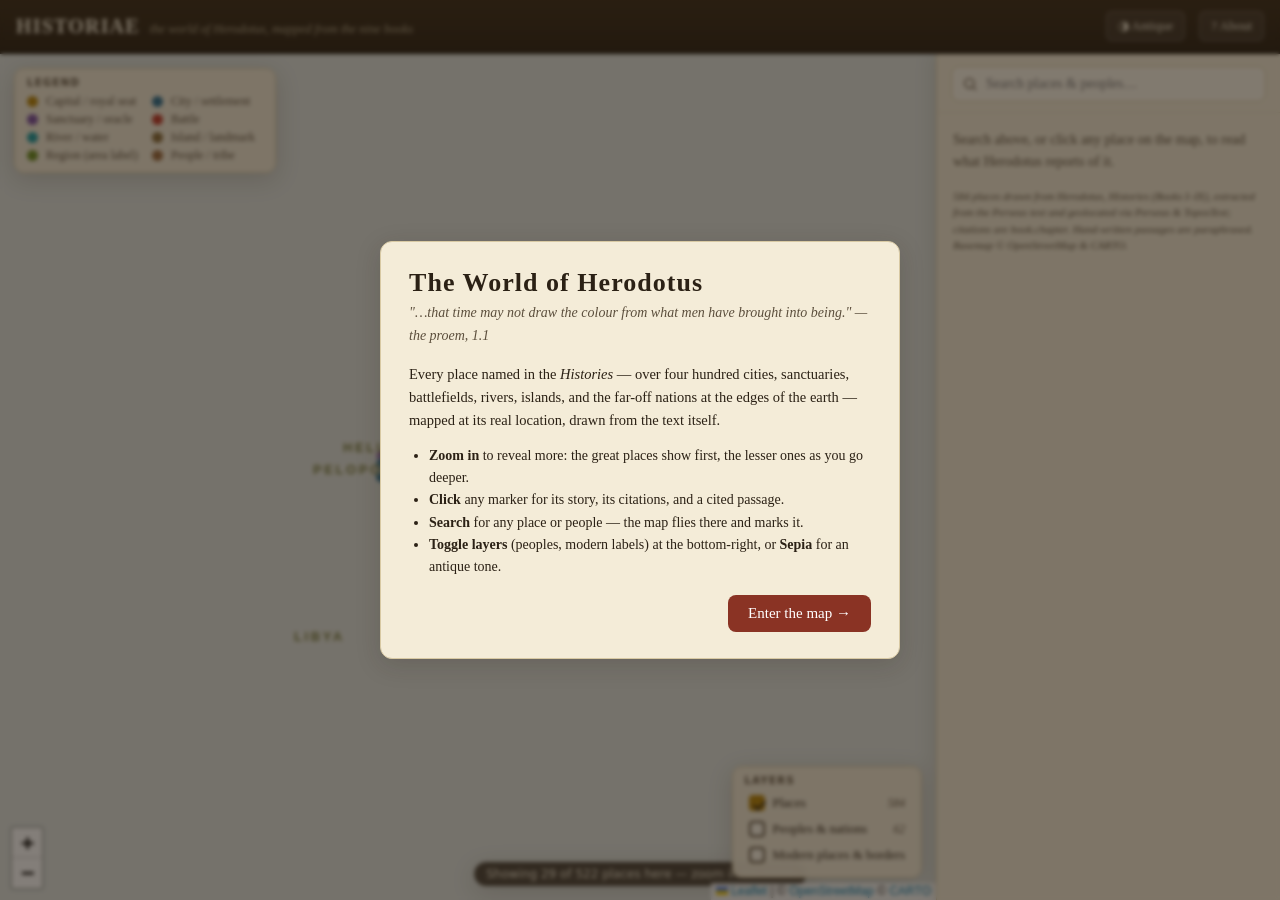
==== index.html @ 1a7737e0 "Add index.html + .nojekyll for GitHub Pages; tidy stub cards - build.py now also writes index.html (" ====
<!DOCTYPE html>
<html lang="en">
<head>
<meta charset="utf-8">
<meta name="viewport" content="width=device-width, initial-scale=1, maximum-scale=1, user-scalable=no">
<title>Historiae · the world of Herodotus</title>
<style>
/* ==== Leaflet ==== */
/* required styles */

.leaflet-pane,
.leaflet-tile,
.leaflet-marker-icon,
.leaflet-marker-shadow,
.leaflet-tile-container,
.leaflet-pane > svg,
.leaflet-pane > canvas,
.leaflet-zoom-box,
.leaflet-image-layer,
.leaflet-layer {
	position: absolute;
	left: 0;
	top: 0;
	}
.leaflet-container {
	overflow: hidden;
	}
.leaflet-tile,
.leaflet-marker-icon,
.leaflet-marker-shadow {
	-webkit-user-select: none;
	   -moz-user-select: none;
	        user-select: none;
	  -webkit-user-drag: none;
	}
/* Prevents IE11 from highlighting tiles in blue */
.leaflet-tile::selection {
	background: transparent;
}
/* Safari renders non-retina tile on retina better with this, but Chrome is worse */
.leaflet-safari .leaflet-tile {
	image-rendering: -webkit-optimize-contrast;
	}
/* hack that prevents hw layers "stretching" when loading new tiles */
.leaflet-safari .leaflet-tile-container {
	width: 1600px;
	height: 1600px;
	-webkit-transform-origin: 0 0;
	}
.leaflet-marker-icon,
.leaflet-marker-shadow {
	display: block;
	}
/* .leaflet-container svg: reset svg max-width decleration shipped in Joomla! (joomla.org) 3.x */
/* .leaflet-container img: map is broken in FF if you have max-width: 100% on tiles */
.leaflet-container .leaflet-overlay-pane svg {
	max-width: none !important;
	max-height: none !important;
	}
.leaflet-container .leaflet-marker-pane img,
.leaflet-container .leaflet-shadow-pane img,
.leaflet-container .leaflet-tile-pane img,
.leaflet-container img.leaflet-image-layer,
.leaflet-container .leaflet-tile {
	max-width: none !important;
	max-height: none !important;
	width: auto;
	padding: 0;
	}

.leaflet-container img.leaflet-tile {
	/* See: https://bugs.chromium.org/p/chromium/issues/detail?id=600120 */
	mix-blend-mode: plus-lighter;
}

.leaflet-container.leaflet-touch-zoom {
	-ms-touch-action: pan-x pan-y;
	touch-action: pan-x pan-y;
	}
.leaflet-container.leaflet-touch-drag {
	-ms-touch-action: pinch-zoom;
	/* Fallback for FF which doesn't support pinch-zoom */
	touch-action: none;
	touch-action: pinch-zoom;
}
.leaflet-container.leaflet-touch-drag.leaflet-touch-zoom {
	-ms-touch-action: none;
	touch-action: none;
}
.leaflet-container {
	-webkit-tap-highlight-color: transparent;
}
.leaflet-container a {
	-webkit-tap-highlight-color: rgba(51, 181, 229, 0.4);
}
.leaflet-tile {
	filter: inherit;
	visibility: hidden;
	}
.leaflet-tile-loaded {
	visibility: inherit;
	}
.leaflet-zoom-box {
	width: 0;
	height: 0;
	-moz-box-sizing: border-box;
	     box-sizing: border-box;
	z-index: 800;
	}
/* workaround for https://bugzilla.mozilla.org/show_bug.cgi?id=888319 */
.leaflet-overlay-pane svg {
	-moz-user-select: none;
	}

.leaflet-pane         { z-index: 400; }

.leaflet-tile-pane    { z-index: 200; }
.leaflet-overlay-pane { z-index: 400; }
.leaflet-shadow-pane  { z-index: 500; }
.leaflet-marker-pane  { z-index: 600; }
.leaflet-tooltip-pane   { z-index: 650; }
.leaflet-popup-pane   { z-index: 700; }

.leaflet-map-pane canvas { z-index: 100; }
.leaflet-map-pane svg    { z-index: 200; }

.leaflet-vml-shape {
	width: 1px;
	height: 1px;
	}
.lvml {
	behavior: url(#default#VML);
	display: inline-block;
	position: absolute;
	}


/* control positioning */

.leaflet-control {
	position: relative;
	z-index: 800;
	pointer-events: visiblePainted; /* IE 9-10 doesn't have auto */
	pointer-events: auto;
	}
.leaflet-top,
.leaflet-bottom {
	position: absolute;
	z-index: 1000;
	pointer-events: none;
	}
.leaflet-top {
	top: 0;
	}
.leaflet-right {
	right: 0;
	}
.leaflet-bottom {
	bottom: 0;
	}
.leaflet-left {
	left: 0;
	}
.leaflet-control {
	float: left;
	clear: both;
	}
.leaflet-right .leaflet-control {
	float: right;
	}
.leaflet-top .leaflet-control {
	margin-top: 10px;
	}
.leaflet-bottom .leaflet-control {
	margin-bottom: 10px;
	}
.leaflet-left .leaflet-control {
	margin-left: 10px;
	}
.leaflet-right .leaflet-control {
	margin-right: 10px;
	}


/* zoom and fade animations */

.leaflet-fade-anim .leaflet-popup {
	opacity: 0;
	-webkit-transition: opacity 0.2s linear;
	   -moz-transition: opacity 0.2s linear;
	        transition: opacity 0.2s linear;
	}
.leaflet-fade-anim .leaflet-map-pane .leaflet-popup {
	opacity: 1;
	}
.leaflet-zoom-animated {
	-webkit-transform-origin: 0 0;
	    -ms-transform-origin: 0 0;
	        transform-origin: 0 0;
	}
svg.leaflet-zoom-animated {
	will-change: transform;
}

.leaflet-zoom-anim .leaflet-zoom-animated {
	-webkit-transition: -webkit-transform 0.25s cubic-bezier(0,0,0.25,1);
	   -moz-transition:    -moz-transform 0.25s cubic-bezier(0,0,0.25,1);
	        transition:         transform 0.25s cubic-bezier(0,0,0.25,1);
	}
.leaflet-zoom-anim .leaflet-tile,
.leaflet-pan-anim .leaflet-tile {
	-webkit-transition: none;
	   -moz-transition: none;
	        transition: none;
	}

.leaflet-zoom-anim .leaflet-zoom-hide {
	visibility: hidden;
	}


/* cursors */

.leaflet-interactive {
	cursor: pointer;
	}
.leaflet-grab {
	cursor: -webkit-grab;
	cursor:    -moz-grab;
	cursor:         grab;
	}
.leaflet-crosshair,
.leaflet-crosshair .leaflet-interactive {
	cursor: crosshair;
	}
.leaflet-popup-pane,
.leaflet-control {
	cursor: auto;
	}
.leaflet-dragging .leaflet-grab,
.leaflet-dragging .leaflet-grab .leaflet-interactive,
.leaflet-dragging .leaflet-marker-draggable {
	cursor: move;
	cursor: -webkit-grabbing;
	cursor:    -moz-grabbing;
	cursor:         grabbing;
	}

/* marker & overlays interactivity */
.leaflet-marker-icon,
.leaflet-marker-shadow,
.leaflet-image-layer,
.leaflet-pane > svg path,
.leaflet-tile-container {
	pointer-events: none;
	}

.leaflet-marker-icon.leaflet-interactive,
.leaflet-image-layer.leaflet-interactive,
.leaflet-pane > svg path.leaflet-interactive,
svg.leaflet-image-layer.leaflet-interactive path {
	pointer-events: visiblePainted; /* IE 9-10 doesn't have auto */
	pointer-events: auto;
	}

/* visual tweaks */

.leaflet-container {
	background: #ddd;
	outline-offset: 1px;
	}
.leaflet-container a {
	color: #0078A8;
	}
.leaflet-zoom-box {
	border: 2px dotted #38f;
	background: rgba(255,255,255,0.5);
	}


/* general typography */
.leaflet-container {
	font-family: "Helvetica Neue", Arial, Helvetica, sans-serif;
	font-size: 12px;
	font-size: 0.75rem;
	line-height: 1.5;
	}


/* general toolbar styles */

.leaflet-bar {
	box-shadow: 0 1px 5px rgba(0,0,0,0.65);
	border-radius: 4px;
	}
.leaflet-bar a {
	background-color: #fff;
	border-bottom: 1px solid #ccc;
	width: 26px;
	height: 26px;
	line-height: 26px;
	display: block;
	text-align: center;
	text-decoration: none;
	color: black;
	}
.leaflet-bar a,
.leaflet-control-layers-toggle {
	background-position: 50% 50%;
	background-repeat: no-repeat;
	display: block;
	}
.leaflet-bar a:hover,
.leaflet-bar a:focus {
	background-color: #f4f4f4;
	}
.leaflet-bar a:first-child {
	border-top-left-radius: 4px;
	border-top-right-radius: 4px;
	}
.leaflet-bar a:last-child {
	border-bottom-left-radius: 4px;
	border-bottom-right-radius: 4px;
	border-bottom: none;
	}
.leaflet-bar a.leaflet-disabled {
	cursor: default;
	background-color: #f4f4f4;
	color: #bbb;
	}

.leaflet-touch .leaflet-bar a {
	width: 30px;
	height: 30px;
	line-height: 30px;
	}
.leaflet-touch .leaflet-bar a:first-child {
	border-top-left-radius: 2px;
	border-top-right-radius: 2px;
	}
.leaflet-touch .leaflet-bar a:last-child {
	border-bottom-left-radius: 2px;
	border-bottom-right-radius: 2px;
	}

/* zoom control */

.leaflet-control-zoom-in,
.leaflet-control-zoom-out {
	font: bold 18px 'Lucida Console', Monaco, monospace;
	text-indent: 1px;
	}

.leaflet-touch .leaflet-control-zoom-in, .leaflet-touch .leaflet-control-zoom-out  {
	font-size: 22px;
	}


/* layers control */

.leaflet-control-layers {
	box-shadow: 0 1px 5px rgba(0,0,0,0.4);
	background: #fff;
	border-radius: 5px;
	}
.leaflet-control-layers-toggle {
	background-image: url(images/layers.png);
	width: 36px;
	height: 36px;
	}
.leaflet-retina .leaflet-control-layers-toggle {
	background-image: url(images/layers-2x.png);
	background-size: 26px 26px;
	}
.leaflet-touch .leaflet-control-layers-toggle {
	width: 44px;
	height: 44px;
	}
.leaflet-control-layers .leaflet-control-layers-list,
.leaflet-control-layers-expanded .leaflet-control-layers-toggle {
	display: none;
	}
.leaflet-control-layers-expanded .leaflet-control-layers-list {
	display: block;
	position: relative;
	}
.leaflet-control-layers-expanded {
	padding: 6px 10px 6px 6px;
	color: #333;
	background: #fff;
	}
.leaflet-control-layers-scrollbar {
	overflow-y: scroll;
	overflow-x: hidden;
	padding-right: 5px;
	}
.leaflet-control-layers-selector {
	margin-top: 2px;
	position: relative;
	top: 1px;
	}
.leaflet-control-layers label {
	display: block;
	font-size: 13px;
	font-size: 1.08333em;
	}
.leaflet-control-layers-separator {
	height: 0;
	border-top: 1px solid #ddd;
	margin: 5px -10px 5px -6px;
	}

/* Default icon URLs */
.leaflet-default-icon-path { /* used only in path-guessing heuristic, see L.Icon.Default */
	background-image: url(images/marker-icon.png);
	}


/* attribution and scale controls */

.leaflet-container .leaflet-control-attribution {
	background: #fff;
	background: rgba(255, 255, 255, 0.8);
	margin: 0;
	}
.leaflet-control-attribution,
.leaflet-control-scale-line {
	padding: 0 5px;
	color: #333;
	line-height: 1.4;
	}
.leaflet-control-attribution a {
	text-decoration: none;
	}
.leaflet-control-attribution a:hover,
.leaflet-control-attribution a:focus {
	text-decoration: underline;
	}
.leaflet-attribution-flag {
	display: inline !important;
	vertical-align: baseline !important;
	width: 1em;
	height: 0.6669em;
	}
.leaflet-left .leaflet-control-scale {
	margin-left: 5px;
	}
.leaflet-bottom .leaflet-control-scale {
	margin-bottom: 5px;
	}
.leaflet-control-scale-line {
	border: 2px solid #777;
	border-top: none;
	line-height: 1.1;
	padding: 2px 5px 1px;
	white-space: nowrap;
	-moz-box-sizing: border-box;
	     box-sizing: border-box;
	background: rgba(255, 255, 255, 0.8);
	text-shadow: 1px 1px #fff;
	}
.leaflet-control-scale-line:not(:first-child) {
	border-top: 2px solid #777;
	border-bottom: none;
	margin-top: -2px;
	}
.leaflet-control-scale-line:not(:first-child):not(:last-child) {
	border-bottom: 2px solid #777;
	}

.leaflet-touch .leaflet-control-attribution,
.leaflet-touch .leaflet-control-layers,
.leaflet-touch .leaflet-bar {
	box-shadow: none;
	}
.leaflet-touch .leaflet-control-layers,
.leaflet-touch .leaflet-bar {
	border: 2px solid rgba(0,0,0,0.2);
	background-clip: padding-box;
	}


/* popup */

.leaflet-popup {
	position: absolute;
	text-align: center;
	margin-bottom: 20px;
	}
.leaflet-popup-content-wrapper {
	padding: 1px;
	text-align: left;
	border-radius: 12px;
	}
.leaflet-popup-content {
	margin: 13px 24px 13px 20px;
	line-height: 1.3;
	font-size: 13px;
	font-size: 1.08333em;
	min-height: 1px;
	}
.leaflet-popup-content p {
	margin: 17px 0;
	margin: 1.3em 0;
	}
.leaflet-popup-tip-container {
	width: 40px;
	height: 20px;
	position: absolute;
	left: 50%;
	margin-top: -1px;
	margin-left: -20px;
	overflow: hidden;
	pointer-events: none;
	}
.leaflet-popup-tip {
	width: 17px;
	height: 17px;
	padding: 1px;

	margin: -10px auto 0;
	pointer-events: auto;

	-webkit-transform: rotate(45deg);
	   -moz-transform: rotate(45deg);
	    -ms-transform: rotate(45deg);
	        transform: rotate(45deg);
	}
.leaflet-popup-content-wrapper,
.leaflet-popup-tip {
	background: white;
	color: #333;
	box-shadow: 0 3px 14px rgba(0,0,0,0.4);
	}
.leaflet-container a.leaflet-popup-close-button {
	position: absolute;
	top: 0;
	right: 0;
	border: none;
	text-align: center;
	width: 24px;
	height: 24px;
	font: 16px/24px Tahoma, Verdana, sans-serif;
	color: #757575;
	text-decoration: none;
	background: transparent;
	}
.leaflet-container a.leaflet-popup-close-button:hover,
.leaflet-container a.leaflet-popup-close-button:focus {
	color: #585858;
	}
.leaflet-popup-scrolled {
	overflow: auto;
	}

.leaflet-oldie .leaflet-popup-content-wrapper {
	-ms-zoom: 1;
	}
.leaflet-oldie .leaflet-popup-tip {
	width: 24px;
	margin: 0 auto;

	-ms-filter: "progid:DXImageTransform.Microsoft.Matrix(M11=0.70710678, M12=0.70710678, M21=-0.70710678, M22=0.70710678)";
	filter: progid:DXImageTransform.Microsoft.Matrix(M11=0.70710678, M12=0.70710678, M21=-0.70710678, M22=0.70710678);
	}

.leaflet-oldie .leaflet-control-zoom,
.leaflet-oldie .leaflet-control-layers,
.leaflet-oldie .leaflet-popup-content-wrapper,
.leaflet-oldie .leaflet-popup-tip {
	border: 1px solid #999;
	}


/* div icon */

.leaflet-div-icon {
	background: #fff;
	border: 1px solid #666;
	}


/* Tooltip */
/* Base styles for the element that has a tooltip */
.leaflet-tooltip {
	position: absolute;
	padding: 6px;
	background-color: #fff;
	border: 1px solid #fff;
	border-radius: 3px;
	color: #222;
	white-space: nowrap;
	-webkit-user-select: none;
	-moz-user-select: none;
	-ms-user-select: none;
	user-select: none;
	pointer-events: none;
	box-shadow: 0 1px 3px rgba(0,0,0,0.4);
	}
.leaflet-tooltip.leaflet-interactive {
	cursor: pointer;
	pointer-events: auto;
	}
.leaflet-tooltip-top:before,
.leaflet-tooltip-bottom:before,
.leaflet-tooltip-left:before,
.leaflet-tooltip-right:before {
	position: absolute;
	pointer-events: none;
	border: 6px solid transparent;
	background: transparent;
	content: "";
	}

/* Directions */

.leaflet-tooltip-bottom {
	margin-top: 6px;
}
.leaflet-tooltip-top {
	margin-top: -6px;
}
.leaflet-tooltip-bottom:before,
.leaflet-tooltip-top:before {
	left: 50%;
	margin-left: -6px;
	}
.leaflet-tooltip-top:before {
	bottom: 0;
	margin-bottom: -12px;
	border-top-color: #fff;
	}
.leaflet-tooltip-bottom:before {
	top: 0;
	margin-top: -12px;
	margin-left: -6px;
	border-bottom-color: #fff;
	}
.leaflet-tooltip-left {
	margin-left: -6px;
}
.leaflet-tooltip-right {
	margin-left: 6px;
}
.leaflet-tooltip-left:before,
.leaflet-tooltip-right:before {
	top: 50%;
	margin-top: -6px;
	}
.leaflet-tooltip-left:before {
	right: 0;
	margin-right: -12px;
	border-left-color: #fff;
	}
.leaflet-tooltip-right:before {
	left: 0;
	margin-left: -12px;
	border-right-color: #fff;
	}

/* Printing */

@media print {
	/* Prevent printers from removing background-images of controls. */
	.leaflet-control {
		-webkit-print-color-adjust: exact;
		print-color-adjust: exact;
		}
	}

/* ==== App ==== */
/* ============================================================================
   Historiae — the world of Herodotus
   UI styles. Parchment/ink theme. Controls + info card on the RIGHT.
   ========================================================================== */

:root {
  --ink:        #2b2115;
  --ink-soft:   #5c4f3d;
  --parchment:  #f4ecd8;
  --parchment-2:#ece0c4;
  --edge:       #d8c9a3;
  --edge-soft:  #e6dcc2;
  --accent:     #8a3324;   /* Tyrian-ish red for highlights */
  --gold:       #b8860b;
  --shadow:     0 6px 24px rgba(43, 33, 21, .18);

  /* category colours */
  --cat-capital:   #b8860b;
  --cat-city:      #2c6e8f;
  --cat-sanctuary: #7b4fa0;
  --cat-battle:    #c0392b;
  --cat-river:     #1a9aa0;
  --cat-landmark:  #8a6d3b;
  --cat-region:    #6b8e23;
  --people:        #9c6b3f;
}

* { box-sizing: border-box; }

html, body {
  margin: 0; height: 100%; overflow: hidden;
  font-family: "Iowan Old Style", "Palatino Linotype", Palatino, Georgia, serif;
  color: var(--ink);
  background: var(--parchment);
}

#app { position: fixed; inset: 0; display: flex; flex-direction: column; }

/* ---- top bar ------------------------------------------------------------ */
#topbar {
  height: 54px; flex: 0 0 54px;
  display: flex; align-items: center; gap: 14px;
  padding: 0 16px;
  background: linear-gradient(180deg, #3a2c1a, #2b2115);
  color: var(--parchment);
  border-bottom: 2px solid #1c150c;
  z-index: 1200;
}
#topbar .brand { display: flex; align-items: baseline; gap: 10px; min-width: 0; }
#topbar .brand h1 {
  font-size: 20px; margin: 0; letter-spacing: .06em; font-weight: 600;
  white-space: nowrap;
}
#topbar .brand .sub {
  font-size: 12.5px; color: #cbbf9e; opacity: .85;
  white-space: nowrap; overflow: hidden; text-overflow: ellipsis;
  font-style: italic;
}
#topbar .spacer { flex: 1; }
.topbtn {
  font: inherit; font-size: 13px; cursor: pointer;
  color: var(--parchment); background: rgba(255,255,255,.08);
  border: 1px solid rgba(255,255,255,.18); border-radius: 6px;
  padding: 6px 11px; transition: background .15s;
  display: inline-flex; align-items: center; gap: 6px;
}
.topbtn:hover { background: rgba(255,255,255,.16); }
.topbtn.active { background: var(--gold); color: #2b2115; border-color: var(--gold); }

/* ---- body: map + right panel -------------------------------------------- */
#body { flex: 1; position: relative; min-height: 0; }

#map { position: absolute; inset: 0; right: var(--panel-w, 344px); background: #dfe4e0; }
:root { --panel-w: 344px; }

/* antique tint applied to tiles only */
/* antique mode is a warm multiply-tint pane (set up in JS) — it warms the map
   like aged paper while preserving the light/dark contrast of sea vs. land */

/* ---- right panel -------------------------------------------------------- */
#panel {
  position: absolute; top: 0; right: 0; bottom: 0; width: var(--panel-w, 344px);
  background: var(--parchment);
  border-left: 1px solid var(--edge);
  box-shadow: -4px 0 18px rgba(43,33,21,.10);
  display: flex; flex-direction: column;
  z-index: 1000;
}

/* --- search --- */
.search-wrap { position: relative; padding: 12px 14px 10px; border-bottom: 1px solid var(--edge-soft); }
#search {
  width: 100%; font: inherit; font-size: 14px;
  padding: 9px 12px 9px 34px; border-radius: 8px;
  border: 1px solid var(--edge); background: #fbf6e9 url("data:image/svg+xml;utf8,<svg xmlns='http://www.w3.org/2000/svg' width='16' height='16' viewBox='0 0 24 24' fill='none' stroke='%235c4f3d' stroke-width='2'><circle cx='11' cy='11' r='7'/><line x1='21' y1='21' x2='16.65' y2='16.65'/></svg>") 10px center no-repeat;
  color: var(--ink); outline: none;
}
#search:focus { border-color: var(--gold); box-shadow: 0 0 0 3px rgba(184,134,11,.15); }
#search-clear {
  position: absolute; right: 22px; top: 50%; transform: translateY(-50%);
  width: 20px; height: 20px; border: none; border-radius: 50%; cursor: pointer;
  background: var(--edge); color: var(--ink); font-size: 15px; line-height: 1;
  display: none; align-items: center; justify-content: center; padding: 0;
}
#search-clear:hover { background: var(--gold); }
.search-wrap.has-text #search-clear { display: flex; }
.search-wrap.has-text #search { padding-right: 40px; }
#suggest {
  position: absolute; left: 14px; right: 14px; top: 52px; z-index: 30;
  background: #fff; border: 1px solid var(--edge); border-radius: 8px;
  box-shadow: var(--shadow); max-height: 320px; overflow-y: auto; display: none;
}
#suggest.open { display: block; }
.sug {
  padding: 8px 12px; cursor: pointer; display: flex; align-items: center; gap: 9px;
  border-bottom: 1px solid #f0ead9; font-size: 13.5px;
}
.sug:last-child { border-bottom: 0; }
.sug:hover, .sug.active { background: #f6efdd; }
.sug .dot { width: 10px; height: 10px; border-radius: 50%; flex: 0 0 auto; }
.sug .nm { font-weight: 600; }
.sug .meta { color: var(--ink-soft); font-size: 11.5px; margin-left: auto; font-style: italic; }

/* --- scrolling control area --- */
#controls { flex: 1; overflow-y: auto; padding: 4px 14px 20px; }
.section { margin-top: 16px; }
.section > h2 {
  font-size: 11px; letter-spacing: .14em; text-transform: uppercase;
  color: var(--ink-soft); margin: 0 0 8px; font-weight: 700;
  font-family: system-ui, sans-serif;
}

/* layer toggles */
.toggle {
  display: flex; align-items: center; gap: 10px; padding: 7px 8px;
  border-radius: 7px; cursor: pointer; user-select: none; font-size: 14px;
}
.toggle:hover { background: var(--parchment-2); }
.toggle .box {
  width: 18px; height: 18px; border-radius: 4px; border: 2px solid var(--ink-soft);
  flex: 0 0 auto; position: relative; background: #fbf6e9;
}
.toggle.on .box { background: var(--gold); border-color: var(--gold); }
.toggle.on .box::after {
  content: ""; position: absolute; left: 5px; top: 1px; width: 5px; height: 10px;
  border: solid #2b2115; border-width: 0 2px 2px 0; transform: rotate(45deg);
}
.toggle .swatch { width: 12px; height: 12px; border-radius: 3px; flex: 0 0 auto; }
.toggle .count { margin-left: auto; font-size: 11.5px; color: var(--ink-soft); font-style: italic; }

/* route sub-toggles */
.routes { margin-top: 4px; padding-left: 6px; }
.route-toggle {
  display: flex; align-items: center; gap: 9px; padding: 6px 8px;
  border-radius: 7px; cursor: pointer; font-size: 13px;
}
.route-toggle:hover { background: var(--parchment-2); }
.route-toggle .line { width: 20px; height: 0; border-top: 3px solid; border-radius: 2px; flex: 0 0 auto; }
.route-toggle .yr { margin-left: auto; font-size: 11px; color: var(--ink-soft); font-style: italic; }
.route-toggle.off { opacity: .45; }
.route-toggle.off .line { border-top-style: dotted; }

/* book filter chips */
.books { display: flex; flex-wrap: wrap; gap: 6px; }
.chip {
  font: inherit; font-size: 13px; cursor: pointer; min-width: 34px; text-align: center;
  padding: 5px 9px; border-radius: 6px; border: 1px solid var(--edge);
  background: #fbf6e9; color: var(--ink-soft);
}
.chip:hover { border-color: var(--gold); }
.chip.on { background: var(--accent); border-color: var(--accent); color: #fff; font-weight: 600; }
.chip.all { font-style: italic; }
.book-hint { margin-top: 8px; font-size: 12px; color: var(--ink-soft); font-style: italic; min-height: 16px; }

/* legend */
.legend { display: grid; grid-template-columns: 1fr 1fr; gap: 4px 12px; }
.legend .item { display: flex; align-items: center; gap: 8px; font-size: 12.5px; color: var(--ink-soft); }
.legend .dot { width: 11px; height: 11px; border-radius: 50%; flex: 0 0 auto; }

.credit { margin-top: 18px; font-size: 11px; color: var(--ink-soft); line-height: 1.5; font-style: italic; }
.credit a { color: var(--accent); }

/* ---- info card (sits below the always-visible search bar) --------------- */
#info {
  flex: 1; min-height: 0; background: var(--parchment);
  display: flex; flex-direction: column;
}
.info-head {
  padding: 14px 16px 12px; border-bottom: 1px solid var(--edge);
  background: linear-gradient(180deg, var(--parchment-2), var(--parchment));
}
.info-head h2 { margin: 0; font-size: 22px; line-height: 1.15; }
.placeholder { color: var(--ink-soft); font-size: 14px; line-height: 1.6; }
.placeholder p { margin: 0 0 14px; }
.placeholder .cx { font-size: 11px; font-style: italic; line-height: 1.5; }
.info-head .aka { font-size: 13px; color: var(--ink-soft); font-style: italic; margin-top: 3px; }
.badges { display: flex; flex-wrap: wrap; gap: 6px; margin-top: 10px; }
.badge {
  font-family: system-ui, sans-serif; font-size: 10.5px; letter-spacing: .05em;
  text-transform: uppercase; padding: 3px 8px; border-radius: 20px;
  background: #fff; border: 1px solid var(--edge); color: var(--ink-soft); font-weight: 600;
}
.badge.cat { color: #fff; border: none; }
.badge.region { font-style: normal; }

.info-body { flex: 1; overflow-y: auto; padding: 16px; }
.info-body p.blurb { margin: 0 0 16px; font-size: 15px; line-height: 1.6; }
blockquote.quote {
  margin: 0 0 14px; padding: 12px 14px 12px 16px;
  border-left: 3px solid var(--gold); background: #fbf6e9; border-radius: 0 8px 8px 0;
  font-size: 14.5px; line-height: 1.55; font-style: italic; color: #40331f;
}
blockquote.quote .cite {
  display: block; margin-top: 8px; font-style: normal; font-size: 12px;
  color: var(--ink-soft); font-family: system-ui, sans-serif; letter-spacing: .03em;
}
.books-line { font-size: 12.5px; color: var(--ink-soft); margin-top: 4px; }
.books-line b { color: var(--ink); font-weight: 600; }

/* route detail: stop list */
.stops { list-style: none; margin: 6px 0 0; padding: 0; }
.stops li { position: relative; padding: 0 0 18px 30px; }
.stops li::before {
  content: attr(data-n); position: absolute; left: 0; top: 0;
  width: 22px; height: 22px; border-radius: 50%; color: #fff; font-weight: 700;
  font-size: 12px; display: flex; align-items: center; justify-content: center;
  font-family: system-ui, sans-serif; background: var(--gold);
}
.stops li::after {
  content: ""; position: absolute; left: 10px; top: 24px; bottom: 0; width: 2px; background: var(--edge);
}
.stops li:last-child::after { display: none; }
.stops .snm { font-weight: 600; font-size: 14px; cursor: pointer; }
.stops .snm:hover { color: var(--accent); text-decoration: underline; }
.stops .snote { font-size: 13px; color: var(--ink-soft); line-height: 1.5; margin-top: 2px; }

/* ---- leaflet marker labels for peoples ---------------------------------- */
.people-label {
  background: transparent; border: none; box-shadow: none;
  color: #5a3d22; font-style: italic; font-weight: 600; font-size: 12px;
  text-shadow: 0 0 3px var(--parchment), 0 0 3px var(--parchment), 0 0 3px var(--parchment);
}
.leaflet-tooltip.place-tip {
  background: #2b2115; color: var(--parchment); border: none; box-shadow: var(--shadow);
  font-family: system-ui, sans-serif; font-size: 12px; padding: 3px 8px; border-radius: 5px;
}
.leaflet-tooltip.place-tip::before { border-top-color: #2b2115; }

/* permanent labels for major places (rank 1) */
.leaflet-tooltip.place-label {
  background: transparent; border: none; box-shadow: none; padding: 0;
  color: #33281a; font-weight: 600; font-size: 12px; font-family: "Iowan Old Style", Georgia, serif;
  text-shadow: 0 0 3px var(--parchment), 0 0 3px var(--parchment), 0 0 4px var(--parchment);
}
.leaflet-tooltip.place-label::before { display: none; }
.leaflet-tooltip.place-label.hl {
  color: #6f2115; font-weight: 700;
  background: rgba(184,134,11,.16); border-radius: 4px; padding: 0 4px;
  text-shadow: 0 0 3px var(--parchment), 0 0 3px var(--parchment);
}

/* area labels for regions & peoples — spread text, no pin (like a country name) */
.area-anchor { background: none; border: none; }
.leaflet-tooltip.area-label {
  background: transparent; border: none; box-shadow: none; padding: 0;
  white-space: nowrap; pointer-events: auto; cursor: pointer; font-weight: 600;
  text-shadow: 0 0 3px var(--parchment), 0 0 3px var(--parchment), 0 0 4px var(--parchment);
}
.leaflet-tooltip.area-label::before { display: none; }
.area-label.region {
  color: rgba(74,90,30,.9); text-transform: uppercase; letter-spacing: 1.6px; font-size: 11px;
}
.area-label.people {
  color: rgba(120,80,45,.92); font-style: italic; font-size: 12px; letter-spacing: .3px;
}
.area-label.big { font-size: 13px; }               /* bigger, but spacing per-kind */
.area-label.region.big { letter-spacing: 2.6px; }  /* only regions get the wide tracking */
.area-label.hl { color: var(--accent) !important; }

/* always-visible legend, top-left over the map */
#legendbox {
  position: absolute; z-index: 900; top: 14px; left: 14px;
  background: rgba(244,236,216,.96); border: 1px solid var(--edge); border-radius: 10px;
  box-shadow: var(--shadow); padding: 8px 12px 9px; backdrop-filter: blur(2px); max-width: 300px;
}
#legendbox .lb-title {
  font-family: system-ui, sans-serif; font-size: 10px; letter-spacing: .14em;
  text-transform: uppercase; color: var(--ink-soft); font-weight: 700; margin: 0 0 6px;
}
#legendbox .legend { grid-template-columns: 1fr 1fr; gap: 3px 14px; }
#legendbox .legend .item { font-size: 12px; }

/* always-visible layer toggles, bottom-right over the map */
#layerbox {
  position: absolute; z-index: 900; right: calc(var(--panel-w, 344px) + 14px); bottom: 22px;
  background: rgba(244,236,216,.96); border: 1px solid var(--edge); border-radius: 10px;
  box-shadow: var(--shadow); padding: 8px 10px 9px; backdrop-filter: blur(2px);
}
#layerbox .lb-title {
  font-family: system-ui, sans-serif; font-size: 10px; letter-spacing: .14em;
  text-transform: uppercase; color: var(--ink-soft); font-weight: 700; margin: 0 2px 4px;
}
#layerbox .toggle { padding: 5px 6px; font-size: 13px; gap: 8px; }
#layerbox .toggle .box { width: 16px; height: 16px; }
#layerbox .toggle .count { margin-left: auto; padding-left: 12px; }

/* zoom hint over the map */
#zoomhint {
  position: absolute; left: 50%; bottom: 14px; transform: translateX(-50%);
  z-index: 800; pointer-events: none; opacity: 0; transition: opacity .3s;
  background: rgba(43,33,21,.82); color: var(--parchment);
  font-family: system-ui, sans-serif; font-size: 12px; padding: 5px 12px; border-radius: 20px;
  white-space: nowrap; box-shadow: var(--shadow);
}
#zoomhint.show { opacity: 1; }

/* stub-card refs + external link */
.refs { font-size: 12.5px; color: var(--ink-soft); line-height: 1.7; margin: 0 0 12px; }
.refs b { color: var(--ink); }
.refs .r { display: inline-block; background: #fbf6e9; border: 1px solid var(--edge);
  border-radius: 4px; padding: 0 5px; margin: 0 3px 3px 0; font-family: system-ui, sans-serif; font-size: 11.5px; }
p.ext { margin: 4px 0 0; font-size: 13px; }
p.ext a { color: var(--accent); text-decoration: none; }
p.ext a:hover { text-decoration: underline; }

/* numbered route stop marker */
.route-num {
  background: transparent; border: none;
}
.route-num div {
  width: 22px; height: 22px; border-radius: 50%; color: #fff; font-weight: 700;
  font-size: 12px; display: flex; align-items: center; justify-content: center;
  font-family: system-ui, sans-serif; border: 2px solid #fff; box-shadow: 0 1px 4px rgba(0,0,0,.4);
}

/* dimmed (filtered out by book) */
.dimmed { opacity: .18 !important; }

/* selection glow — a pulsing gold ring behind the chosen marker */
.pin-highlight { background: none; border: none; }
.pin-highlight span {
  display: block; width: 30px; height: 30px; border-radius: 50%;
  border: 3px solid var(--gold); box-sizing: border-box;
  box-shadow: 0 0 12px 2px rgba(184,134,11,.55);
  animation: herodotus-pulse 1.5s ease-out infinite;
}
@keyframes herodotus-pulse {
  0%   { box-shadow: 0 0 0 0 rgba(184,134,11,.55), 0 0 10px 2px rgba(184,134,11,.5); }
  70%  { box-shadow: 0 0 0 16px rgba(184,134,11,0), 0 0 10px 2px rgba(184,134,11,.5); }
  100% { box-shadow: 0 0 0 0 rgba(184,134,11,0), 0 0 10px 2px rgba(184,134,11,.5); }
}

/* ---- intro overlay ------------------------------------------------------ */
#intro {
  position: absolute; inset: 0; z-index: 1500; display: flex; align-items: center; justify-content: center;
  background: rgba(30,21,12,.55); backdrop-filter: blur(2px);
}
#intro.hidden { display: none; }
.intro-card {
  max-width: 520px; width: calc(100% - 40px); background: var(--parchment);
  border-radius: 12px; box-shadow: var(--shadow); border: 1px solid var(--edge);
  padding: 26px 28px; max-height: 86vh; overflow-y: auto;
}
.intro-card h2 { margin: 0 0 4px; font-size: 26px; letter-spacing: .04em; }
.intro-card .lead { font-style: italic; color: var(--ink-soft); margin: 0 0 16px; font-size: 14px; }
.intro-card p { font-size: 14.5px; line-height: 1.6; margin: 0 0 12px; }
.intro-card ul { font-size: 14px; line-height: 1.6; padding-left: 20px; margin: 0 0 16px; }
.intro-card .go {
  font: inherit; font-size: 15px; cursor: pointer; background: var(--accent); color: #fff;
  border: none; border-radius: 8px; padding: 10px 20px; float: right;
}
.intro-card .go:hover { background: #6f2115; }

/* ---- responsive: stack panel to a bottom sheet -------------------------- */
@media (max-width: 720px) {
  :root { --panel-w: 0px; }
  #map { right: 0; bottom: 46vh; }
  #panel {
    top: auto; left: 0; right: 0; bottom: 0; width: auto; height: 46vh;
    border-left: none; border-top: 1px solid var(--edge);
    box-shadow: 0 -4px 18px rgba(43,33,21,.14);
  }
  #topbar .brand .sub { display: none; }
  #layerbox { right: 10px; bottom: calc(46vh + 10px); }
  #zoomhint { bottom: calc(46vh + 10px); }
}

/* thin scrollbars */
#controls::-webkit-scrollbar, .info-body::-webkit-scrollbar, #suggest::-webkit-scrollbar { width: 8px; }
#controls::-webkit-scrollbar-thumb, .info-body::-webkit-scrollbar-thumb, #suggest::-webkit-scrollbar-thumb {
  background: var(--edge); border-radius: 4px;
}

</style>
</head>
<body>
<div id="app">

  <div id="topbar">
    <div class="brand">
      <h1>HISTORIAE</h1>
      <span class="sub">the world of Herodotus, mapped from the nine books</span>
    </div>
    <div class="spacer"></div>
    <button class="topbtn" id="btn-sepia" title="Antique parchment tint">◑ Antique</button>
    <button class="topbtn" id="btn-help" title="About this map">? About</button>
  </div>

  <div id="body">
    <div id="map"></div>
    <div id="zoomhint"></div>

    <!-- always-visible legend, top-left over the map -->
    <div id="legendbox">
      <div class="lb-title">Legend</div>
      <div class="legend" id="legend"><!-- legend injected --></div>
    </div>

    <!-- always-visible layer toggles, bottom-right over the map -->
    <div id="layerbox">
      <div class="lb-title">Layers</div>
      <div class="toggle on" data-layer="places">
        <span class="box"></span><span>Places</span><span class="count" id="count-places"></span>
      </div>
      <div class="toggle" data-layer="peoples">
        <span class="box"></span><span>Peoples &amp; nations</span><span class="count" id="count-peoples"></span>
      </div>
      <div class="toggle" data-layer="basemap">
        <span class="box"></span><span>Modern places &amp; borders</span>
      </div>
    </div>

    <div id="panel">
      <div class="search-wrap">
        <input id="search" type="text" autocomplete="off" spellcheck="false"
               placeholder="Search places &amp; peoples…">
        <button id="search-clear" type="button" aria-label="Clear search" title="Clear">×</button>
        <div id="suggest"></div>
      </div>

      <!-- info sits below the always-visible search bar -->
      <div id="info">
        <div class="info-head" id="info-head">
          <h2 id="info-title"></h2>
          <div class="aka" id="info-aka"></div>
          <div class="badges" id="info-badges"></div>
        </div>
        <div class="info-body" id="info-body"></div>
      </div>
    </div>
  </div>

  <!-- intro -->
  <div id="intro">
    <div class="intro-card">
      <h2>The World of Herodotus</h2>
      <p class="lead">"…that time may not draw the colour from what men have brought into being." — the proem, 1.1</p>
      <p>Every place named in the <i>Histories</i> — over four hundred cities, sanctuaries,
         battlefields, rivers, islands, and the far-off nations at the edges of the earth — mapped at its
         real location, drawn from the text itself.</p>
      <ul>
        <li><b>Zoom in</b> to reveal more: the great places show first, the lesser ones as you go deeper.</li>
        <li><b>Click</b> any marker for its story, its citations, and a cited passage.</li>
        <li><b>Search</b> for any place or people — the map flies there and marks it.</li>
        <li><b>Toggle layers</b> (peoples, modern labels) at the bottom-right, or <b>Sepia</b> for an antique tone.</li>
      </ul>
      <button class="go" id="intro-go">Enter the map →</button>
      <div style="clear:both"></div>
    </div>
  </div>

</div>

<script>
/* @preserve
 * Leaflet 1.9.4, a JS library for interactive maps. https://leafletjs.com
 * (c) 2010-2023 Vladimir Agafonkin, (c) 2010-2011 CloudMade
 */
!function(t,e){"object"==typeof exports&&"undefined"!=typeof module?e(exports):"function"==typeof define&&define.amd?define(["exports"],e):e((t="undefined"!=typeof globalThis?globalThis:t||self).leaflet={})}(this,function(t){"use strict";function l(t){for(var e,i,n=1,o=arguments.length;n<o;n++)for(e in i=arguments[n])t[e]=i[e];return t}var R=Object.create||function(t){return N.prototype=t,new N};function N(){}function a(t,e){var i,n=Array.prototype.slice;return t.bind?t.bind.apply(t,n.call(arguments,1)):(i=n.call(arguments,2),function(){return t.apply(e,i.length?i.concat(n.call(arguments)):arguments)})}var D=0;function h(t){return"_leaflet_id"in t||(t._leaflet_id=++D),t._leaflet_id}function j(t,e,i){var n,o,s=function(){n=!1,o&&(r.apply(i,o),o=!1)},r=function(){n?o=arguments:(t.apply(i,arguments),setTimeout(s,e),n=!0)};return r}function H(t,e,i){var n=e[1],e=e[0],o=n-e;return t===n&&i?t:((t-e)%o+o)%o+e}function u(){return!1}function i(t,e){return!1===e?t:(e=Math.pow(10,void 0===e?6:e),Math.round(t*e)/e)}function W(t){return t.trim?t.trim():t.replace(/^\s+|\s+$/g,"")}function F(t){return W(t).split(/\s+/)}function c(t,e){for(var i in Object.prototype.hasOwnProperty.call(t,"options")||(t.options=t.options?R(t.options):{}),e)t.options[i]=e[i];return t.options}function U(t,e,i){var n,o=[];for(n in t)o.push(encodeURIComponent(i?n.toUpperCase():n)+"="+encodeURIComponent(t[n]));return(e&&-1!==e.indexOf("?")?"&":"?")+o.join("&")}var V=/\{ *([\w_ -]+) *\}/g;function q(t,i){return t.replace(V,function(t,e){e=i[e];if(void 0===e)throw new Error("No value provided for variable "+t);return e="function"==typeof e?e(i):e})}var d=Array.isArray||function(t){return"[object Array]"===Object.prototype.toString.call(t)};function G(t,e){for(var i=0;i<t.length;i++)if(t[i]===e)return i;return-1}var K="[data-uri]";function Y(t){return window["webkit"+t]||window["moz"+t]||window["ms"+t]}var X=0;function J(t){var e=+new Date,i=Math.max(0,16-(e-X));return X=e+i,window.setTimeout(t,i)}var $=window.requestAnimationFrame||Y("RequestAnimationFrame")||J,Q=window.cancelAnimationFrame||Y("CancelAnimationFrame")||Y("CancelRequestAnimationFrame")||function(t){window.clearTimeout(t)};function x(t,e,i){if(!i||$!==J)return $.call(window,a(t,e));t.call(e)}function r(t){t&&Q.call(window,t)}var tt={__proto__:null,extend:l,create:R,bind:a,get lastId(){return D},stamp:h,throttle:j,wrapNum:H,falseFn:u,formatNum:i,trim:W,splitWords:F,setOptions:c,getParamString:U,template:q,isArray:d,indexOf:G,emptyImageUrl:K,requestFn:$,cancelFn:Q,requestAnimFrame:x,cancelAnimFrame:r};function et(){}et.extend=function(t){function e(){c(this),this.initialize&&this.initialize.apply(this,arguments),this.callInitHooks()}var i,n=e.__super__=this.prototype,o=R(n);for(i in(o.constructor=e).prototype=o,this)Object.prototype.hasOwnProperty.call(this,i)&&"prototype"!==i&&"__super__"!==i&&(e[i]=this[i]);if(t.statics&&l(e,t.statics),t.includes){var s=t.includes;if("undefined"!=typeof L&&L&&L.Mixin){s=d(s)?s:[s];for(var r=0;r<s.length;r++)s[r]===L.Mixin.Events&&console.warn("Deprecated include of L.Mixin.Events: this property will be removed in future releases, please inherit from L.Evented instead.",(new Error).stack)}l.apply(null,[o].concat(t.includes))}return l(o,t),delete o.statics,delete o.includes,o.options&&(o.options=n.options?R(n.options):{},l(o.options,t.options)),o._initHooks=[],o.callInitHooks=function(){if(!this._initHooksCalled){n.callInitHooks&&n.callInitHooks.call(this),this._initHooksCalled=!0;for(var t=0,e=o._initHooks.length;t<e;t++)o._initHooks[t].call(this)}},e},et.include=function(t){var e=this.prototype.options;return l(this.prototype,t),t.options&&(this.prototype.options=e,this.mergeOptions(t.options)),this},et.mergeOptions=function(t){return l(this.prototype.options,t),this},et.addInitHook=function(t){var e=Array.prototype.slice.call(arguments,1),i="function"==typeof t?t:function(){this[t].apply(this,e)};return this.prototype._initHooks=this.prototype._initHooks||[],this.prototype._initHooks.push(i),this};var e={on:function(t,e,i){if("object"==typeof t)for(var n in t)this._on(n,t[n],e);else for(var o=0,s=(t=F(t)).length;o<s;o++)this._on(t[o],e,i);return this},off:function(t,e,i){if(arguments.length)if("object"==typeof t)for(var n in t)this._off(n,t[n],e);else{t=F(t);for(var o=1===arguments.length,s=0,r=t.length;s<r;s++)o?this._off(t[s]):this._off(t[s],e,i)}else delete this._events;return this},_on:function(t,e,i,n){"function"!=typeof e?console.warn("wrong listener type: "+typeof e):!1===this._listens(t,e,i)&&(e={fn:e,ctx:i=i===this?void 0:i},n&&(e.once=!0),this._events=this._events||{},this._events[t]=this._events[t]||[],this._events[t].push(e))},_off:function(t,e,i){var n,o,s;if(this._events&&(n=this._events[t]))if(1===arguments.length){if(this._firingCount)for(o=0,s=n.length;o<s;o++)n[o].fn=u;delete this._events[t]}else"function"!=typeof e?console.warn("wrong listener type: "+typeof e):!1!==(e=this._listens(t,e,i))&&(i=n[e],this._firingCount&&(i.fn=u,this._events[t]=n=n.slice()),n.splice(e,1))},fire:function(t,e,i){if(this.listens(t,i)){var n=l({},e,{type:t,target:this,sourceTarget:e&&e.sourceTarget||this});if(this._events){var o=this._events[t];if(o){this._firingCount=this._firingCount+1||1;for(var s=0,r=o.length;s<r;s++){var a=o[s],h=a.fn;a.once&&this.off(t,h,a.ctx),h.call(a.ctx||this,n)}this._firingCount--}}i&&this._propagateEvent(n)}return this},listens:function(t,e,i,n){"string"!=typeof t&&console.warn('"string" type argument expected');var o=e,s=("function"!=typeof e&&(n=!!e,i=o=void 0),this._events&&this._events[t]);if(s&&s.length&&!1!==this._listens(t,o,i))return!0;if(n)for(var r in this._eventParents)if(this._eventParents[r].listens(t,e,i,n))return!0;return!1},_listens:function(t,e,i){if(this._events){var n=this._events[t]||[];if(!e)return!!n.length;i===this&&(i=void 0);for(var o=0,s=n.length;o<s;o++)if(n[o].fn===e&&n[o].ctx===i)return o}return!1},once:function(t,e,i){if("object"==typeof t)for(var n in t)this._on(n,t[n],e,!0);else for(var o=0,s=(t=F(t)).length;o<s;o++)this._on(t[o],e,i,!0);return this},addEventParent:function(t){return this._eventParents=this._eventParents||{},this._eventParents[h(t)]=t,this},removeEventParent:function(t){return this._eventParents&&delete this._eventParents[h(t)],this},_propagateEvent:function(t){for(var e in this._eventParents)this._eventParents[e].fire(t.type,l({layer:t.target,propagatedFrom:t.target},t),!0)}},it=(e.addEventListener=e.on,e.removeEventListener=e.clearAllEventListeners=e.off,e.addOneTimeEventListener=e.once,e.fireEvent=e.fire,e.hasEventListeners=e.listens,et.extend(e));function p(t,e,i){this.x=i?Math.round(t):t,this.y=i?Math.round(e):e}var nt=Math.trunc||function(t){return 0<t?Math.floor(t):Math.ceil(t)};function m(t,e,i){return t instanceof p?t:d(t)?new p(t[0],t[1]):null==t?t:"object"==typeof t&&"x"in t&&"y"in t?new p(t.x,t.y):new p(t,e,i)}function f(t,e){if(t)for(var i=e?[t,e]:t,n=0,o=i.length;n<o;n++)this.extend(i[n])}function _(t,e){return!t||t instanceof f?t:new f(t,e)}function s(t,e){if(t)for(var i=e?[t,e]:t,n=0,o=i.length;n<o;n++)this.extend(i[n])}function g(t,e){return t instanceof s?t:new s(t,e)}function v(t,e,i){if(isNaN(t)||isNaN(e))throw new Error("Invalid LatLng object: ("+t+", "+e+")");this.lat=+t,this.lng=+e,void 0!==i&&(this.alt=+i)}function w(t,e,i){return t instanceof v?t:d(t)&&"object"!=typeof t[0]?3===t.length?new v(t[0],t[1],t[2]):2===t.length?new v(t[0],t[1]):null:null==t?t:"object"==typeof t&&"lat"in t?new v(t.lat,"lng"in t?t.lng:t.lon,t.alt):void 0===e?null:new v(t,e,i)}p.prototype={clone:function(){return new p(this.x,this.y)},add:function(t){return this.clone()._add(m(t))},_add:function(t){return this.x+=t.x,this.y+=t.y,this},subtract:function(t){return this.clone()._subtract(m(t))},_subtract:function(t){return this.x-=t.x,this.y-=t.y,this},divideBy:function(t){return this.clone()._divideBy(t)},_divideBy:function(t){return this.x/=t,this.y/=t,this},multiplyBy:function(t){return this.clone()._multiplyBy(t)},_multiplyBy:function(t){return this.x*=t,this.y*=t,this},scaleBy:function(t){return new p(this.x*t.x,this.y*t.y)},unscaleBy:function(t){return new p(this.x/t.x,this.y/t.y)},round:function(){return this.clone()._round()},_round:function(){return this.x=Math.round(this.x),this.y=Math.round(this.y),this},floor:function(){return this.clone()._floor()},_floor:function(){return this.x=Math.floor(this.x),this.y=Math.floor(this.y),this},ceil:function(){return this.clone()._ceil()},_ceil:function(){return this.x=Math.ceil(this.x),this.y=Math.ceil(this.y),this},trunc:function(){return this.clone()._trunc()},_trunc:function(){return this.x=nt(this.x),this.y=nt(this.y),this},distanceTo:function(t){var e=(t=m(t)).x-this.x,t=t.y-this.y;return Math.sqrt(e*e+t*t)},equals:function(t){return(t=m(t)).x===this.x&&t.y===this.y},contains:function(t){return t=m(t),Math.abs(t.x)<=Math.abs(this.x)&&Math.abs(t.y)<=Math.abs(this.y)},toString:function(){return"Point("+i(this.x)+", "+i(this.y)+")"}},f.prototype={extend:function(t){var e,i;if(t){if(t instanceof p||"number"==typeof t[0]||"x"in t)e=i=m(t);else if(e=(t=_(t)).min,i=t.max,!e||!i)return this;this.min||this.max?(this.min.x=Math.min(e.x,this.min.x),this.max.x=Math.max(i.x,this.max.x),this.min.y=Math.min(e.y,this.min.y),this.max.y=Math.max(i.y,this.max.y)):(this.min=e.clone(),this.max=i.clone())}return this},getCenter:function(t){return m((this.min.x+this.max.x)/2,(this.min.y+this.max.y)/2,t)},getBottomLeft:function(){return m(this.min.x,this.max.y)},getTopRight:function(){return m(this.max.x,this.min.y)},getTopLeft:function(){return this.min},getBottomRight:function(){return this.max},getSize:function(){return this.max.subtract(this.min)},contains:function(t){var e,i;return(t=("number"==typeof t[0]||t instanceof p?m:_)(t))instanceof f?(e=t.min,i=t.max):e=i=t,e.x>=this.min.x&&i.x<=this.max.x&&e.y>=this.min.y&&i.y<=this.max.y},intersects:function(t){t=_(t);var e=this.min,i=this.max,n=t.min,t=t.max,o=t.x>=e.x&&n.x<=i.x,t=t.y>=e.y&&n.y<=i.y;return o&&t},overlaps:function(t){t=_(t);var e=this.min,i=this.max,n=t.min,t=t.max,o=t.x>e.x&&n.x<i.x,t=t.y>e.y&&n.y<i.y;return o&&t},isValid:function(){return!(!this.min||!this.max)},pad:function(t){var e=this.min,i=this.max,n=Math.abs(e.x-i.x)*t,t=Math.abs(e.y-i.y)*t;return _(m(e.x-n,e.y-t),m(i.x+n,i.y+t))},equals:function(t){return!!t&&(t=_(t),this.min.equals(t.getTopLeft())&&this.max.equals(t.getBottomRight()))}},s.prototype={extend:function(t){var e,i,n=this._southWest,o=this._northEast;if(t instanceof v)i=e=t;else{if(!(t instanceof s))return t?this.extend(w(t)||g(t)):this;if(e=t._southWest,i=t._northEast,!e||!i)return this}return n||o?(n.lat=Math.min(e.lat,n.lat),n.lng=Math.min(e.lng,n.lng),o.lat=Math.max(i.lat,o.lat),o.lng=Math.max(i.lng,o.lng)):(this._southWest=new v(e.lat,e.lng),this._northEast=new v(i.lat,i.lng)),this},pad:function(t){var e=this._southWest,i=this._northEast,n=Math.abs(e.lat-i.lat)*t,t=Math.abs(e.lng-i.lng)*t;return new s(new v(e.lat-n,e.lng-t),new v(i.lat+n,i.lng+t))},getCenter:function(){return new v((this._southWest.lat+this._northEast.lat)/2,(this._southWest.lng+this._northEast.lng)/2)},getSouthWest:function(){return this._southWest},getNorthEast:function(){return this._northEast},getNorthWest:function(){return new v(this.getNorth(),this.getWest())},getSouthEast:function(){return new v(this.getSouth(),this.getEast())},getWest:function(){return this._southWest.lng},getSouth:function(){return this._southWest.lat},getEast:function(){return this._northEast.lng},getNorth:function(){return this._northEast.lat},contains:function(t){t=("number"==typeof t[0]||t instanceof v||"lat"in t?w:g)(t);var e,i,n=this._southWest,o=this._northEast;return t instanceof s?(e=t.getSouthWest(),i=t.getNorthEast()):e=i=t,e.lat>=n.lat&&i.lat<=o.lat&&e.lng>=n.lng&&i.lng<=o.lng},intersects:function(t){t=g(t);var e=this._southWest,i=this._northEast,n=t.getSouthWest(),t=t.getNorthEast(),o=t.lat>=e.lat&&n.lat<=i.lat,t=t.lng>=e.lng&&n.lng<=i.lng;return o&&t},overlaps:function(t){t=g(t);var e=this._southWest,i=this._northEast,n=t.getSouthWest(),t=t.getNorthEast(),o=t.lat>e.lat&&n.lat<i.lat,t=t.lng>e.lng&&n.lng<i.lng;return o&&t},toBBoxString:function(){return[this.getWest(),this.getSouth(),this.getEast(),this.getNorth()].join(",")},equals:function(t,e){return!!t&&(t=g(t),this._southWest.equals(t.getSouthWest(),e)&&this._northEast.equals(t.getNorthEast(),e))},isValid:function(){return!(!this._southWest||!this._northEast)}};var ot={latLngToPoint:function(t,e){t=this.projection.project(t),e=this.scale(e);return this.transformation._transform(t,e)},pointToLatLng:function(t,e){e=this.scale(e),t=this.transformation.untransform(t,e);return this.projection.unproject(t)},project:function(t){return this.projection.project(t)},unproject:function(t){return this.projection.unproject(t)},scale:function(t){return 256*Math.pow(2,t)},zoom:function(t){return Math.log(t/256)/Math.LN2},getProjectedBounds:function(t){var e;return this.infinite?null:(e=this.projection.bounds,t=this.scale(t),new f(this.transformation.transform(e.min,t),this.transformation.transform(e.max,t)))},infinite:!(v.prototype={equals:function(t,e){return!!t&&(t=w(t),Math.max(Math.abs(this.lat-t.lat),Math.abs(this.lng-t.lng))<=(void 0===e?1e-9:e))},toString:function(t){return"LatLng("+i(this.lat,t)+", "+i(this.lng,t)+")"},distanceTo:function(t){return st.distance(this,w(t))},wrap:function(){return st.wrapLatLng(this)},toBounds:function(t){var t=180*t/40075017,e=t/Math.cos(Math.PI/180*this.lat);return g([this.lat-t,this.lng-e],[this.lat+t,this.lng+e])},clone:function(){return new v(this.lat,this.lng,this.alt)}}),wrapLatLng:function(t){var e=this.wrapLng?H(t.lng,this.wrapLng,!0):t.lng;return new v(this.wrapLat?H(t.lat,this.wrapLat,!0):t.lat,e,t.alt)},wrapLatLngBounds:function(t){var e=t.getCenter(),i=this.wrapLatLng(e),n=e.lat-i.lat,e=e.lng-i.lng;return 0==n&&0==e?t:(i=t.getSouthWest(),t=t.getNorthEast(),new s(new v(i.lat-n,i.lng-e),new v(t.lat-n,t.lng-e)))}},st=l({},ot,{wrapLng:[-180,180],R:6371e3,distance:function(t,e){var i=Math.PI/180,n=t.lat*i,o=e.lat*i,s=Math.sin((e.lat-t.lat)*i/2),e=Math.sin((e.lng-t.lng)*i/2),t=s*s+Math.cos(n)*Math.cos(o)*e*e,i=2*Math.atan2(Math.sqrt(t),Math.sqrt(1-t));return this.R*i}}),rt=6378137,rt={R:rt,MAX_LATITUDE:85.0511287798,project:function(t){var e=Math.PI/180,i=this.MAX_LATITUDE,i=Math.max(Math.min(i,t.lat),-i),i=Math.sin(i*e);return new p(this.R*t.lng*e,this.R*Math.log((1+i)/(1-i))/2)},unproject:function(t){var e=180/Math.PI;return new v((2*Math.atan(Math.exp(t.y/this.R))-Math.PI/2)*e,t.x*e/this.R)},bounds:new f([-(rt=rt*Math.PI),-rt],[rt,rt])};function at(t,e,i,n){d(t)?(this._a=t[0],this._b=t[1],this._c=t[2],this._d=t[3]):(this._a=t,this._b=e,this._c=i,this._d=n)}function ht(t,e,i,n){return new at(t,e,i,n)}at.prototype={transform:function(t,e){return this._transform(t.clone(),e)},_transform:function(t,e){return t.x=(e=e||1)*(this._a*t.x+this._b),t.y=e*(this._c*t.y+this._d),t},untransform:function(t,e){return new p((t.x/(e=e||1)-this._b)/this._a,(t.y/e-this._d)/this._c)}};var lt=l({},st,{code:"EPSG:3857",projection:rt,transformation:ht(lt=.5/(Math.PI*rt.R),.5,-lt,.5)}),ut=l({},lt,{code:"EPSG:900913"});function ct(t){return document.createElementNS("http://www.w3.org/2000/svg",t)}function dt(t,e){for(var i,n,o,s,r="",a=0,h=t.length;a<h;a++){for(i=0,n=(o=t[a]).length;i<n;i++)r+=(i?"L":"M")+(s=o[i]).x+" "+s.y;r+=e?b.svg?"z":"x":""}return r||"M0 0"}var _t=document.documentElement.style,pt="ActiveXObject"in window,mt=pt&&!document.addEventListener,n="msLaunchUri"in navigator&&!("documentMode"in document),ft=y("webkit"),gt=y("android"),vt=y("android 2")||y("android 3"),yt=parseInt(/WebKit\/([0-9]+)|$/.exec(navigator.userAgent)[1],10),yt=gt&&y("Google")&&yt<537&&!("AudioNode"in window),xt=!!window.opera,wt=!n&&y("chrome"),bt=y("gecko")&&!ft&&!xt&&!pt,Pt=!wt&&y("safari"),Lt=y("phantom"),o="OTransition"in _t,Tt=0===navigator.platform.indexOf("Win"),Mt=pt&&"transition"in _t,zt="WebKitCSSMatrix"in window&&"m11"in new window.WebKitCSSMatrix&&!vt,_t="MozPerspective"in _t,Ct=!window.L_DISABLE_3D&&(Mt||zt||_t)&&!o&&!Lt,Zt="undefined"!=typeof orientation||y("mobile"),St=Zt&&ft,Et=Zt&&zt,kt=!window.PointerEvent&&window.MSPointerEvent,Ot=!(!window.PointerEvent&&!kt),At="ontouchstart"in window||!!window.TouchEvent,Bt=!window.L_NO_TOUCH&&(At||Ot),It=Zt&&xt,Rt=Zt&&bt,Nt=1<(window.devicePixelRatio||window.screen.deviceXDPI/window.screen.logicalXDPI),Dt=function(){var t=!1;try{var e=Object.defineProperty({},"passive",{get:function(){t=!0}});window.addEventListener("testPassiveEventSupport",u,e),window.removeEventListener("testPassiveEventSupport",u,e)}catch(t){}return t}(),jt=!!document.createElement("canvas").getContext,Ht=!(!document.createElementNS||!ct("svg").createSVGRect),Wt=!!Ht&&((Wt=document.createElement("div")).innerHTML="<svg/>","http://www.w3.org/2000/svg"===(Wt.firstChild&&Wt.firstChild.namespaceURI));function y(t){return 0<=navigator.userAgent.toLowerCase().indexOf(t)}var b={ie:pt,ielt9:mt,edge:n,webkit:ft,android:gt,android23:vt,androidStock:yt,opera:xt,chrome:wt,gecko:bt,safari:Pt,phantom:Lt,opera12:o,win:Tt,ie3d:Mt,webkit3d:zt,gecko3d:_t,any3d:Ct,mobile:Zt,mobileWebkit:St,mobileWebkit3d:Et,msPointer:kt,pointer:Ot,touch:Bt,touchNative:At,mobileOpera:It,mobileGecko:Rt,retina:Nt,passiveEvents:Dt,canvas:jt,svg:Ht,vml:!Ht&&function(){try{var t=document.createElement("div"),e=(t.innerHTML='<v:shape adj="1"/>',t.firstChild);return e.style.behavior="url(#default#VML)",e&&"object"==typeof e.adj}catch(t){return!1}}(),inlineSvg:Wt,mac:0===navigator.platform.indexOf("Mac"),linux:0===navigator.platform.indexOf("Linux")},Ft=b.msPointer?"MSPointerDown":"pointerdown",Ut=b.msPointer?"MSPointerMove":"pointermove",Vt=b.msPointer?"MSPointerUp":"pointerup",qt=b.msPointer?"MSPointerCancel":"pointercancel",Gt={touchstart:Ft,touchmove:Ut,touchend:Vt,touchcancel:qt},Kt={touchstart:function(t,e){e.MSPOINTER_TYPE_TOUCH&&e.pointerType===e.MSPOINTER_TYPE_TOUCH&&O(e);ee(t,e)},touchmove:ee,touchend:ee,touchcancel:ee},Yt={},Xt=!1;function Jt(t,e,i){return"touchstart"!==e||Xt||(document.addEventListener(Ft,$t,!0),document.addEventListener(Ut,Qt,!0),document.addEventListener(Vt,te,!0),document.addEventListener(qt,te,!0),Xt=!0),Kt[e]?(i=Kt[e].bind(this,i),t.addEventListener(Gt[e],i,!1),i):(console.warn("wrong event specified:",e),u)}function $t(t){Yt[t.pointerId]=t}function Qt(t){Yt[t.pointerId]&&(Yt[t.pointerId]=t)}function te(t){delete Yt[t.pointerId]}function ee(t,e){if(e.pointerType!==(e.MSPOINTER_TYPE_MOUSE||"mouse")){for(var i in e.touches=[],Yt)e.touches.push(Yt[i]);e.changedTouches=[e],t(e)}}var ie=200;function ne(t,i){t.addEventListener("dblclick",i);var n,o=0;function e(t){var e;1!==t.detail?n=t.detail:"mouse"===t.pointerType||t.sourceCapabilities&&!t.sourceCapabilities.firesTouchEvents||((e=Ne(t)).some(function(t){return t instanceof HTMLLabelElement&&t.attributes.for})&&!e.some(function(t){return t instanceof HTMLInputElement||t instanceof HTMLSelectElement})||((e=Date.now())-o<=ie?2===++n&&i(function(t){var e,i,n={};for(i in t)e=t[i],n[i]=e&&e.bind?e.bind(t):e;return(t=n).type="dblclick",n.detail=2,n.isTrusted=!1,n._simulated=!0,n}(t)):n=1,o=e))}return t.addEventListener("click",e),{dblclick:i,simDblclick:e}}var oe,se,re,ae,he,le,ue=we(["transform","webkitTransform","OTransform","MozTransform","msTransform"]),ce=we(["webkitTransition","transition","OTransition","MozTransition","msTransition"]),de="webkitTransition"===ce||"OTransition"===ce?ce+"End":"transitionend";function _e(t){return"string"==typeof t?document.getElementById(t):t}function pe(t,e){var i=t.style[e]||t.currentStyle&&t.currentStyle[e];return"auto"===(i=i&&"auto"!==i||!document.defaultView?i:(t=document.defaultView.getComputedStyle(t,null))?t[e]:null)?null:i}function P(t,e,i){t=document.createElement(t);return t.className=e||"",i&&i.appendChild(t),t}function T(t){var e=t.parentNode;e&&e.removeChild(t)}function me(t){for(;t.firstChild;)t.removeChild(t.firstChild)}function fe(t){var e=t.parentNode;e&&e.lastChild!==t&&e.appendChild(t)}function ge(t){var e=t.parentNode;e&&e.firstChild!==t&&e.insertBefore(t,e.firstChild)}function ve(t,e){return void 0!==t.classList?t.classList.contains(e):0<(t=xe(t)).length&&new RegExp("(^|\\s)"+e+"(\\s|$)").test(t)}function M(t,e){var i;if(void 0!==t.classList)for(var n=F(e),o=0,s=n.length;o<s;o++)t.classList.add(n[o]);else ve(t,e)||ye(t,((i=xe(t))?i+" ":"")+e)}function z(t,e){void 0!==t.classList?t.classList.remove(e):ye(t,W((" "+xe(t)+" ").replace(" "+e+" "," ")))}function ye(t,e){void 0===t.className.baseVal?t.className=e:t.className.baseVal=e}function xe(t){return void 0===(t=t.correspondingElement?t.correspondingElement:t).className.baseVal?t.className:t.className.baseVal}function C(t,e){if("opacity"in t.style)t.style.opacity=e;else if("filter"in t.style){var i=!1,n="DXImageTransform.Microsoft.Alpha";try{i=t.filters.item(n)}catch(t){if(1===e)return}e=Math.round(100*e),i?(i.Enabled=100!==e,i.Opacity=e):t.style.filter+=" progid:"+n+"(opacity="+e+")"}}function we(t){for(var e=document.documentElement.style,i=0;i<t.length;i++)if(t[i]in e)return t[i];return!1}function be(t,e,i){e=e||new p(0,0);t.style[ue]=(b.ie3d?"translate("+e.x+"px,"+e.y+"px)":"translate3d("+e.x+"px,"+e.y+"px,0)")+(i?" scale("+i+")":"")}function Z(t,e){t._leaflet_pos=e,b.any3d?be(t,e):(t.style.left=e.x+"px",t.style.top=e.y+"px")}function Pe(t){return t._leaflet_pos||new p(0,0)}function Le(){S(window,"dragstart",O)}function Te(){k(window,"dragstart",O)}function Me(t){for(;-1===t.tabIndex;)t=t.parentNode;t.style&&(ze(),le=(he=t).style.outlineStyle,t.style.outlineStyle="none",S(window,"keydown",ze))}function ze(){he&&(he.style.outlineStyle=le,le=he=void 0,k(window,"keydown",ze))}function Ce(t){for(;!((t=t.parentNode).offsetWidth&&t.offsetHeight||t===document.body););return t}function Ze(t){var e=t.getBoundingClientRect();return{x:e.width/t.offsetWidth||1,y:e.height/t.offsetHeight||1,boundingClientRect:e}}ae="onselectstart"in document?(re=function(){S(window,"selectstart",O)},function(){k(window,"selectstart",O)}):(se=we(["userSelect","WebkitUserSelect","OUserSelect","MozUserSelect","msUserSelect"]),re=function(){var t;se&&(t=document.documentElement.style,oe=t[se],t[se]="none")},function(){se&&(document.documentElement.style[se]=oe,oe=void 0)});pt={__proto__:null,TRANSFORM:ue,TRANSITION:ce,TRANSITION_END:de,get:_e,getStyle:pe,create:P,remove:T,empty:me,toFront:fe,toBack:ge,hasClass:ve,addClass:M,removeClass:z,setClass:ye,getClass:xe,setOpacity:C,testProp:we,setTransform:be,setPosition:Z,getPosition:Pe,get disableTextSelection(){return re},get enableTextSelection(){return ae},disableImageDrag:Le,enableImageDrag:Te,preventOutline:Me,restoreOutline:ze,getSizedParentNode:Ce,getScale:Ze};function S(t,e,i,n){if(e&&"object"==typeof e)for(var o in e)ke(t,o,e[o],i);else for(var s=0,r=(e=F(e)).length;s<r;s++)ke(t,e[s],i,n);return this}var E="_leaflet_events";function k(t,e,i,n){if(1===arguments.length)Se(t),delete t[E];else if(e&&"object"==typeof e)for(var o in e)Oe(t,o,e[o],i);else if(e=F(e),2===arguments.length)Se(t,function(t){return-1!==G(e,t)});else for(var s=0,r=e.length;s<r;s++)Oe(t,e[s],i,n);return this}function Se(t,e){for(var i in t[E]){var n=i.split(/\d/)[0];e&&!e(n)||Oe(t,n,null,null,i)}}var Ee={mouseenter:"mouseover",mouseleave:"mouseout",wheel:!("onwheel"in window)&&"mousewheel"};function ke(e,t,i,n){var o,s,r=t+h(i)+(n?"_"+h(n):"");e[E]&&e[E][r]||(s=o=function(t){return i.call(n||e,t||window.event)},!b.touchNative&&b.pointer&&0===t.indexOf("touch")?o=Jt(e,t,o):b.touch&&"dblclick"===t?o=ne(e,o):"addEventListener"in e?"touchstart"===t||"touchmove"===t||"wheel"===t||"mousewheel"===t?e.addEventListener(Ee[t]||t,o,!!b.passiveEvents&&{passive:!1}):"mouseenter"===t||"mouseleave"===t?e.addEventListener(Ee[t],o=function(t){t=t||window.event,We(e,t)&&s(t)},!1):e.addEventListener(t,s,!1):e.attachEvent("on"+t,o),e[E]=e[E]||{},e[E][r]=o)}function Oe(t,e,i,n,o){o=o||e+h(i)+(n?"_"+h(n):"");var s,r,i=t[E]&&t[E][o];i&&(!b.touchNative&&b.pointer&&0===e.indexOf("touch")?(n=t,r=i,Gt[s=e]?n.removeEventListener(Gt[s],r,!1):console.warn("wrong event specified:",s)):b.touch&&"dblclick"===e?(n=i,(r=t).removeEventListener("dblclick",n.dblclick),r.removeEventListener("click",n.simDblclick)):"removeEventListener"in t?t.removeEventListener(Ee[e]||e,i,!1):t.detachEvent("on"+e,i),t[E][o]=null)}function Ae(t){return t.stopPropagation?t.stopPropagation():t.originalEvent?t.originalEvent._stopped=!0:t.cancelBubble=!0,this}function Be(t){return ke(t,"wheel",Ae),this}function Ie(t){return S(t,"mousedown touchstart dblclick contextmenu",Ae),t._leaflet_disable_click=!0,this}function O(t){return t.preventDefault?t.preventDefault():t.returnValue=!1,this}function Re(t){return O(t),Ae(t),this}function Ne(t){if(t.composedPath)return t.composedPath();for(var e=[],i=t.target;i;)e.push(i),i=i.parentNode;return e}function De(t,e){var i,n;return e?(n=(i=Ze(e)).boundingClientRect,new p((t.clientX-n.left)/i.x-e.clientLeft,(t.clientY-n.top)/i.y-e.clientTop)):new p(t.clientX,t.clientY)}var je=b.linux&&b.chrome?window.devicePixelRatio:b.mac?3*window.devicePixelRatio:0<window.devicePixelRatio?2*window.devicePixelRatio:1;function He(t){return b.edge?t.wheelDeltaY/2:t.deltaY&&0===t.deltaMode?-t.deltaY/je:t.deltaY&&1===t.deltaMode?20*-t.deltaY:t.deltaY&&2===t.deltaMode?60*-t.deltaY:t.deltaX||t.deltaZ?0:t.wheelDelta?(t.wheelDeltaY||t.wheelDelta)/2:t.detail&&Math.abs(t.detail)<32765?20*-t.detail:t.detail?t.detail/-32765*60:0}function We(t,e){var i=e.relatedTarget;if(!i)return!0;try{for(;i&&i!==t;)i=i.parentNode}catch(t){return!1}return i!==t}var mt={__proto__:null,on:S,off:k,stopPropagation:Ae,disableScrollPropagation:Be,disableClickPropagation:Ie,preventDefault:O,stop:Re,getPropagationPath:Ne,getMousePosition:De,getWheelDelta:He,isExternalTarget:We,addListener:S,removeListener:k},Fe=it.extend({run:function(t,e,i,n){this.stop(),this._el=t,this._inProgress=!0,this._duration=i||.25,this._easeOutPower=1/Math.max(n||.5,.2),this._startPos=Pe(t),this._offset=e.subtract(this._startPos),this._startTime=+new Date,this.fire("start"),this._animate()},stop:function(){this._inProgress&&(this._step(!0),this._complete())},_animate:function(){this._animId=x(this._animate,this),this._step()},_step:function(t){var e=+new Date-this._startTime,i=1e3*this._duration;e<i?this._runFrame(this._easeOut(e/i),t):(this._runFrame(1),this._complete())},_runFrame:function(t,e){t=this._startPos.add(this._offset.multiplyBy(t));e&&t._round(),Z(this._el,t),this.fire("step")},_complete:function(){r(this._animId),this._inProgress=!1,this.fire("end")},_easeOut:function(t){return 1-Math.pow(1-t,this._easeOutPower)}}),A=it.extend({options:{crs:lt,center:void 0,zoom:void 0,minZoom:void 0,maxZoom:void 0,layers:[],maxBounds:void 0,renderer:void 0,zoomAnimation:!0,zoomAnimationThreshold:4,fadeAnimation:!0,markerZoomAnimation:!0,transform3DLimit:8388608,zoomSnap:1,zoomDelta:1,trackResize:!0},initialize:function(t,e){e=c(this,e),this._handlers=[],this._layers={},this._zoomBoundLayers={},this._sizeChanged=!0,this._initContainer(t),this._initLayout(),this._onResize=a(this._onResize,this),this._initEvents(),e.maxBounds&&this.setMaxBounds(e.maxBounds),void 0!==e.zoom&&(this._zoom=this._limitZoom(e.zoom)),e.center&&void 0!==e.zoom&&this.setView(w(e.center),e.zoom,{reset:!0}),this.callInitHooks(),this._zoomAnimated=ce&&b.any3d&&!b.mobileOpera&&this.options.zoomAnimation,this._zoomAnimated&&(this._createAnimProxy(),S(this._proxy,de,this._catchTransitionEnd,this)),this._addLayers(this.options.layers)},setView:function(t,e,i){if((e=void 0===e?this._zoom:this._limitZoom(e),t=this._limitCenter(w(t),e,this.options.maxBounds),i=i||{},this._stop(),this._loaded&&!i.reset&&!0!==i)&&(void 0!==i.animate&&(i.zoom=l({animate:i.animate},i.zoom),i.pan=l({animate:i.animate,duration:i.duration},i.pan)),this._zoom!==e?this._tryAnimatedZoom&&this._tryAnimatedZoom(t,e,i.zoom):this._tryAnimatedPan(t,i.pan)))return clearTimeout(this._sizeTimer),this;return this._resetView(t,e,i.pan&&i.pan.noMoveStart),this},setZoom:function(t,e){return this._loaded?this.setView(this.getCenter(),t,{zoom:e}):(this._zoom=t,this)},zoomIn:function(t,e){return t=t||(b.any3d?this.options.zoomDelta:1),this.setZoom(this._zoom+t,e)},zoomOut:function(t,e){return t=t||(b.any3d?this.options.zoomDelta:1),this.setZoom(this._zoom-t,e)},setZoomAround:function(t,e,i){var n=this.getZoomScale(e),o=this.getSize().divideBy(2),t=(t instanceof p?t:this.latLngToContainerPoint(t)).subtract(o).multiplyBy(1-1/n),n=this.containerPointToLatLng(o.add(t));return this.setView(n,e,{zoom:i})},_getBoundsCenterZoom:function(t,e){e=e||{},t=t.getBounds?t.getBounds():g(t);var i=m(e.paddingTopLeft||e.padding||[0,0]),n=m(e.paddingBottomRight||e.padding||[0,0]),o=this.getBoundsZoom(t,!1,i.add(n));return(o="number"==typeof e.maxZoom?Math.min(e.maxZoom,o):o)===1/0?{center:t.getCenter(),zoom:o}:(e=n.subtract(i).divideBy(2),n=this.project(t.getSouthWest(),o),i=this.project(t.getNorthEast(),o),{center:this.unproject(n.add(i).divideBy(2).add(e),o),zoom:o})},fitBounds:function(t,e){if((t=g(t)).isValid())return t=this._getBoundsCenterZoom(t,e),this.setView(t.center,t.zoom,e);throw new Error("Bounds are not valid.")},fitWorld:function(t){return this.fitBounds([[-90,-180],[90,180]],t)},panTo:function(t,e){return this.setView(t,this._zoom,{pan:e})},panBy:function(t,e){var i;return e=e||{},(t=m(t).round()).x||t.y?(!0===e.animate||this.getSize().contains(t)?(this._panAnim||(this._panAnim=new Fe,this._panAnim.on({step:this._onPanTransitionStep,end:this._onPanTransitionEnd},this)),e.noMoveStart||this.fire("movestart"),!1!==e.animate?(M(this._mapPane,"leaflet-pan-anim"),i=this._getMapPanePos().subtract(t).round(),this._panAnim.run(this._mapPane,i,e.duration||.25,e.easeLinearity)):(this._rawPanBy(t),this.fire("move").fire("moveend"))):this._resetView(this.unproject(this.project(this.getCenter()).add(t)),this.getZoom()),this):this.fire("moveend")},flyTo:function(n,o,t){if(!1===(t=t||{}).animate||!b.any3d)return this.setView(n,o,t);this._stop();var s=this.project(this.getCenter()),r=this.project(n),e=this.getSize(),a=this._zoom,h=(n=w(n),o=void 0===o?a:o,Math.max(e.x,e.y)),i=h*this.getZoomScale(a,o),l=r.distanceTo(s)||1,u=1.42,c=u*u;function d(t){t=(i*i-h*h+(t?-1:1)*c*c*l*l)/(2*(t?i:h)*c*l),t=Math.sqrt(t*t+1)-t;return t<1e-9?-18:Math.log(t)}function _(t){return(Math.exp(t)-Math.exp(-t))/2}function p(t){return(Math.exp(t)+Math.exp(-t))/2}var m=d(0);function f(t){return h*(p(m)*(_(t=m+u*t)/p(t))-_(m))/c}var g=Date.now(),v=(d(1)-m)/u,y=t.duration?1e3*t.duration:1e3*v*.8;return this._moveStart(!0,t.noMoveStart),function t(){var e=(Date.now()-g)/y,i=(1-Math.pow(1-e,1.5))*v;e<=1?(this._flyToFrame=x(t,this),this._move(this.unproject(s.add(r.subtract(s).multiplyBy(f(i)/l)),a),this.getScaleZoom(h/(e=i,h*(p(m)/p(m+u*e))),a),{flyTo:!0})):this._move(n,o)._moveEnd(!0)}.call(this),this},flyToBounds:function(t,e){t=this._getBoundsCenterZoom(t,e);return this.flyTo(t.center,t.zoom,e)},setMaxBounds:function(t){return t=g(t),this.listens("moveend",this._panInsideMaxBounds)&&this.off("moveend",this._panInsideMaxBounds),t.isValid()?(this.options.maxBounds=t,this._loaded&&this._panInsideMaxBounds(),this.on("moveend",this._panInsideMaxBounds)):(this.options.maxBounds=null,this)},setMinZoom:function(t){var e=this.options.minZoom;return this.options.minZoom=t,this._loaded&&e!==t&&(this.fire("zoomlevelschange"),this.getZoom()<this.options.minZoom)?this.setZoom(t):this},setMaxZoom:function(t){var e=this.options.maxZoom;return this.options.maxZoom=t,this._loaded&&e!==t&&(this.fire("zoomlevelschange"),this.getZoom()>this.options.maxZoom)?this.setZoom(t):this},panInsideBounds:function(t,e){this._enforcingBounds=!0;var i=this.getCenter(),t=this._limitCenter(i,this._zoom,g(t));return i.equals(t)||this.panTo(t,e),this._enforcingBounds=!1,this},panInside:function(t,e){var i=m((e=e||{}).paddingTopLeft||e.padding||[0,0]),n=m(e.paddingBottomRight||e.padding||[0,0]),o=this.project(this.getCenter()),t=this.project(t),s=this.getPixelBounds(),i=_([s.min.add(i),s.max.subtract(n)]),s=i.getSize();return i.contains(t)||(this._enforcingBounds=!0,n=t.subtract(i.getCenter()),i=i.extend(t).getSize().subtract(s),o.x+=n.x<0?-i.x:i.x,o.y+=n.y<0?-i.y:i.y,this.panTo(this.unproject(o),e),this._enforcingBounds=!1),this},invalidateSize:function(t){if(!this._loaded)return this;t=l({animate:!1,pan:!0},!0===t?{animate:!0}:t);var e=this.getSize(),i=(this._sizeChanged=!0,this._lastCenter=null,this.getSize()),n=e.divideBy(2).round(),o=i.divideBy(2).round(),n=n.subtract(o);return n.x||n.y?(t.animate&&t.pan?this.panBy(n):(t.pan&&this._rawPanBy(n),this.fire("move"),t.debounceMoveend?(clearTimeout(this._sizeTimer),this._sizeTimer=setTimeout(a(this.fire,this,"moveend"),200)):this.fire("moveend")),this.fire("resize",{oldSize:e,newSize:i})):this},stop:function(){return this.setZoom(this._limitZoom(this._zoom)),this.options.zoomSnap||this.fire("viewreset"),this._stop()},locate:function(t){var e,i;return t=this._locateOptions=l({timeout:1e4,watch:!1},t),"geolocation"in navigator?(e=a(this._handleGeolocationResponse,this),i=a(this._handleGeolocationError,this),t.watch?this._locationWatchId=navigator.geolocation.watchPosition(e,i,t):navigator.geolocation.getCurrentPosition(e,i,t)):this._handleGeolocationError({code:0,message:"Geolocation not supported."}),this},stopLocate:function(){return navigator.geolocation&&navigator.geolocation.clearWatch&&navigator.geolocation.clearWatch(this._locationWatchId),this._locateOptions&&(this._locateOptions.setView=!1),this},_handleGeolocationError:function(t){var e;this._container._leaflet_id&&(e=t.code,t=t.message||(1===e?"permission denied":2===e?"position unavailable":"timeout"),this._locateOptions.setView&&!this._loaded&&this.fitWorld(),this.fire("locationerror",{code:e,message:"Geolocation error: "+t+"."}))},_handleGeolocationResponse:function(t){if(this._container._leaflet_id){var e,i,n=new v(t.coords.latitude,t.coords.longitude),o=n.toBounds(2*t.coords.accuracy),s=this._locateOptions,r=(s.setView&&(e=this.getBoundsZoom(o),this.setView(n,s.maxZoom?Math.min(e,s.maxZoom):e)),{latlng:n,bounds:o,timestamp:t.timestamp});for(i in t.coords)"number"==typeof t.coords[i]&&(r[i]=t.coords[i]);this.fire("locationfound",r)}},addHandler:function(t,e){return e&&(e=this[t]=new e(this),this._handlers.push(e),this.options[t]&&e.enable()),this},remove:function(){if(this._initEvents(!0),this.options.maxBounds&&this.off("moveend",this._panInsideMaxBounds),this._containerId!==this._container._leaflet_id)throw new Error("Map container is being reused by another instance");try{delete this._container._leaflet_id,delete this._containerId}catch(t){this._container._leaflet_id=void 0,this._containerId=void 0}for(var t in void 0!==this._locationWatchId&&this.stopLocate(),this._stop(),T(this._mapPane),this._clearControlPos&&this._clearControlPos(),this._resizeRequest&&(r(this._resizeRequest),this._resizeRequest=null),this._clearHandlers(),this._loaded&&this.fire("unload"),this._layers)this._layers[t].remove();for(t in this._panes)T(this._panes[t]);return this._layers=[],this._panes=[],delete this._mapPane,delete this._renderer,this},createPane:function(t,e){e=P("div","leaflet-pane"+(t?" leaflet-"+t.replace("Pane","")+"-pane":""),e||this._mapPane);return t&&(this._panes[t]=e),e},getCenter:function(){return this._checkIfLoaded(),this._lastCenter&&!this._moved()?this._lastCenter.clone():this.layerPointToLatLng(this._getCenterLayerPoint())},getZoom:function(){return this._zoom},getBounds:function(){var t=this.getPixelBounds();return new s(this.unproject(t.getBottomLeft()),this.unproject(t.getTopRight()))},getMinZoom:function(){return void 0===this.options.minZoom?this._layersMinZoom||0:this.options.minZoom},getMaxZoom:function(){return void 0===this.options.maxZoom?void 0===this._layersMaxZoom?1/0:this._layersMaxZoom:this.options.maxZoom},getBoundsZoom:function(t,e,i){t=g(t),i=m(i||[0,0]);var n=this.getZoom()||0,o=this.getMinZoom(),s=this.getMaxZoom(),r=t.getNorthWest(),t=t.getSouthEast(),i=this.getSize().subtract(i),t=_(this.project(t,n),this.project(r,n)).getSize(),r=b.any3d?this.options.zoomSnap:1,a=i.x/t.x,i=i.y/t.y,t=e?Math.max(a,i):Math.min(a,i),n=this.getScaleZoom(t,n);return r&&(n=Math.round(n/(r/100))*(r/100),n=e?Math.ceil(n/r)*r:Math.floor(n/r)*r),Math.max(o,Math.min(s,n))},getSize:function(){return this._size&&!this._sizeChanged||(this._size=new p(this._container.clientWidth||0,this._container.clientHeight||0),this._sizeChanged=!1),this._size.clone()},getPixelBounds:function(t,e){t=this._getTopLeftPoint(t,e);return new f(t,t.add(this.getSize()))},getPixelOrigin:function(){return this._checkIfLoaded(),this._pixelOrigin},getPixelWorldBounds:function(t){return this.options.crs.getProjectedBounds(void 0===t?this.getZoom():t)},getPane:function(t){return"string"==typeof t?this._panes[t]:t},getPanes:function(){return this._panes},getContainer:function(){return this._container},getZoomScale:function(t,e){var i=this.options.crs;return e=void 0===e?this._zoom:e,i.scale(t)/i.scale(e)},getScaleZoom:function(t,e){var i=this.options.crs,t=(e=void 0===e?this._zoom:e,i.zoom(t*i.scale(e)));return isNaN(t)?1/0:t},project:function(t,e){return e=void 0===e?this._zoom:e,this.options.crs.latLngToPoint(w(t),e)},unproject:function(t,e){return e=void 0===e?this._zoom:e,this.options.crs.pointToLatLng(m(t),e)},layerPointToLatLng:function(t){t=m(t).add(this.getPixelOrigin());return this.unproject(t)},latLngToLayerPoint:function(t){return this.project(w(t))._round()._subtract(this.getPixelOrigin())},wrapLatLng:function(t){return this.options.crs.wrapLatLng(w(t))},wrapLatLngBounds:function(t){return this.options.crs.wrapLatLngBounds(g(t))},distance:function(t,e){return this.options.crs.distance(w(t),w(e))},containerPointToLayerPoint:function(t){return m(t).subtract(this._getMapPanePos())},layerPointToContainerPoint:function(t){return m(t).add(this._getMapPanePos())},containerPointToLatLng:function(t){t=this.containerPointToLayerPoint(m(t));return this.layerPointToLatLng(t)},latLngToContainerPoint:function(t){return this.layerPointToContainerPoint(this.latLngToLayerPoint(w(t)))},mouseEventToContainerPoint:function(t){return De(t,this._container)},mouseEventToLayerPoint:function(t){return this.containerPointToLayerPoint(this.mouseEventToContainerPoint(t))},mouseEventToLatLng:function(t){return this.layerPointToLatLng(this.mouseEventToLayerPoint(t))},_initContainer:function(t){t=this._container=_e(t);if(!t)throw new Error("Map container not found.");if(t._leaflet_id)throw new Error("Map container is already initialized.");S(t,"scroll",this._onScroll,this),this._containerId=h(t)},_initLayout:function(){var t=this._container,e=(this._fadeAnimated=this.options.fadeAnimation&&b.any3d,M(t,"leaflet-container"+(b.touch?" leaflet-touch":"")+(b.retina?" leaflet-retina":"")+(b.ielt9?" leaflet-oldie":"")+(b.safari?" leaflet-safari":"")+(this._fadeAnimated?" leaflet-fade-anim":"")),pe(t,"position"));"absolute"!==e&&"relative"!==e&&"fixed"!==e&&"sticky"!==e&&(t.style.position="relative"),this._initPanes(),this._initControlPos&&this._initControlPos()},_initPanes:function(){var t=this._panes={};this._paneRenderers={},this._mapPane=this.createPane("mapPane",this._container),Z(this._mapPane,new p(0,0)),this.createPane("tilePane"),this.createPane("overlayPane"),this.createPane("shadowPane"),this.createPane("markerPane"),this.createPane("tooltipPane"),this.createPane("popupPane"),this.options.markerZoomAnimation||(M(t.markerPane,"leaflet-zoom-hide"),M(t.shadowPane,"leaflet-zoom-hide"))},_resetView:function(t,e,i){Z(this._mapPane,new p(0,0));var n=!this._loaded,o=(this._loaded=!0,e=this._limitZoom(e),this.fire("viewprereset"),this._zoom!==e);this._moveStart(o,i)._move(t,e)._moveEnd(o),this.fire("viewreset"),n&&this.fire("load")},_moveStart:function(t,e){return t&&this.fire("zoomstart"),e||this.fire("movestart"),this},_move:function(t,e,i,n){void 0===e&&(e=this._zoom);var o=this._zoom!==e;return this._zoom=e,this._lastCenter=t,this._pixelOrigin=this._getNewPixelOrigin(t),n?i&&i.pinch&&this.fire("zoom",i):((o||i&&i.pinch)&&this.fire("zoom",i),this.fire("move",i)),this},_moveEnd:function(t){return t&&this.fire("zoomend"),this.fire("moveend")},_stop:function(){return r(this._flyToFrame),this._panAnim&&this._panAnim.stop(),this},_rawPanBy:function(t){Z(this._mapPane,this._getMapPanePos().subtract(t))},_getZoomSpan:function(){return this.getMaxZoom()-this.getMinZoom()},_panInsideMaxBounds:function(){this._enforcingBounds||this.panInsideBounds(this.options.maxBounds)},_checkIfLoaded:function(){if(!this._loaded)throw new Error("Set map center and zoom first.")},_initEvents:function(t){this._targets={};var e=t?k:S;e((this._targets[h(this._container)]=this)._container,"click dblclick mousedown mouseup mouseover mouseout mousemove contextmenu keypress keydown keyup",this._handleDOMEvent,this),this.options.trackResize&&e(window,"resize",this._onResize,this),b.any3d&&this.options.transform3DLimit&&(t?this.off:this.on).call(this,"moveend",this._onMoveEnd)},_onResize:function(){r(this._resizeRequest),this._resizeRequest=x(function(){this.invalidateSize({debounceMoveend:!0})},this)},_onScroll:function(){this._container.scrollTop=0,this._container.scrollLeft=0},_onMoveEnd:function(){var t=this._getMapPanePos();Math.max(Math.abs(t.x),Math.abs(t.y))>=this.options.transform3DLimit&&this._resetView(this.getCenter(),this.getZoom())},_findEventTargets:function(t,e){for(var i,n=[],o="mouseout"===e||"mouseover"===e,s=t.target||t.srcElement,r=!1;s;){if((i=this._targets[h(s)])&&("click"===e||"preclick"===e)&&this._draggableMoved(i)){r=!0;break}if(i&&i.listens(e,!0)){if(o&&!We(s,t))break;if(n.push(i),o)break}if(s===this._container)break;s=s.parentNode}return n=n.length||r||o||!this.listens(e,!0)?n:[this]},_isClickDisabled:function(t){for(;t&&t!==this._container;){if(t._leaflet_disable_click)return!0;t=t.parentNode}},_handleDOMEvent:function(t){var e,i=t.target||t.srcElement;!this._loaded||i._leaflet_disable_events||"click"===t.type&&this._isClickDisabled(i)||("mousedown"===(e=t.type)&&Me(i),this._fireDOMEvent(t,e))},_mouseEvents:["click","dblclick","mouseover","mouseout","contextmenu"],_fireDOMEvent:function(t,e,i){"click"===t.type&&((a=l({},t)).type="preclick",this._fireDOMEvent(a,a.type,i));var n=this._findEventTargets(t,e);if(i){for(var o=[],s=0;s<i.length;s++)i[s].listens(e,!0)&&o.push(i[s]);n=o.concat(n)}if(n.length){"contextmenu"===e&&O(t);var r,a=n[0],h={originalEvent:t};for("keypress"!==t.type&&"keydown"!==t.type&&"keyup"!==t.type&&(r=a.getLatLng&&(!a._radius||a._radius<=10),h.containerPoint=r?this.latLngToContainerPoint(a.getLatLng()):this.mouseEventToContainerPoint(t),h.layerPoint=this.containerPointToLayerPoint(h.containerPoint),h.latlng=r?a.getLatLng():this.layerPointToLatLng(h.layerPoint)),s=0;s<n.length;s++)if(n[s].fire(e,h,!0),h.originalEvent._stopped||!1===n[s].options.bubblingMouseEvents&&-1!==G(this._mouseEvents,e))return}},_draggableMoved:function(t){return(t=t.dragging&&t.dragging.enabled()?t:this).dragging&&t.dragging.moved()||this.boxZoom&&this.boxZoom.moved()},_clearHandlers:function(){for(var t=0,e=this._handlers.length;t<e;t++)this._handlers[t].disable()},whenReady:function(t,e){return this._loaded?t.call(e||this,{target:this}):this.on("load",t,e),this},_getMapPanePos:function(){return Pe(this._mapPane)||new p(0,0)},_moved:function(){var t=this._getMapPanePos();return t&&!t.equals([0,0])},_getTopLeftPoint:function(t,e){return(t&&void 0!==e?this._getNewPixelOrigin(t,e):this.getPixelOrigin()).subtract(this._getMapPanePos())},_getNewPixelOrigin:function(t,e){var i=this.getSize()._divideBy(2);return this.project(t,e)._subtract(i)._add(this._getMapPanePos())._round()},_latLngToNewLayerPoint:function(t,e,i){i=this._getNewPixelOrigin(i,e);return this.project(t,e)._subtract(i)},_latLngBoundsToNewLayerBounds:function(t,e,i){i=this._getNewPixelOrigin(i,e);return _([this.project(t.getSouthWest(),e)._subtract(i),this.project(t.getNorthWest(),e)._subtract(i),this.project(t.getSouthEast(),e)._subtract(i),this.project(t.getNorthEast(),e)._subtract(i)])},_getCenterLayerPoint:function(){return this.containerPointToLayerPoint(this.getSize()._divideBy(2))},_getCenterOffset:function(t){return this.latLngToLayerPoint(t).subtract(this._getCenterLayerPoint())},_limitCenter:function(t,e,i){var n,o;return!i||(n=this.project(t,e),o=this.getSize().divideBy(2),o=new f(n.subtract(o),n.add(o)),o=this._getBoundsOffset(o,i,e),Math.abs(o.x)<=1&&Math.abs(o.y)<=1)?t:this.unproject(n.add(o),e)},_limitOffset:function(t,e){var i;return e?(i=new f((i=this.getPixelBounds()).min.add(t),i.max.add(t)),t.add(this._getBoundsOffset(i,e))):t},_getBoundsOffset:function(t,e,i){e=_(this.project(e.getNorthEast(),i),this.project(e.getSouthWest(),i)),i=e.min.subtract(t.min),e=e.max.subtract(t.max);return new p(this._rebound(i.x,-e.x),this._rebound(i.y,-e.y))},_rebound:function(t,e){return 0<t+e?Math.round(t-e)/2:Math.max(0,Math.ceil(t))-Math.max(0,Math.floor(e))},_limitZoom:function(t){var e=this.getMinZoom(),i=this.getMaxZoom(),n=b.any3d?this.options.zoomSnap:1;return n&&(t=Math.round(t/n)*n),Math.max(e,Math.min(i,t))},_onPanTransitionStep:function(){this.fire("move")},_onPanTransitionEnd:function(){z(this._mapPane,"leaflet-pan-anim"),this.fire("moveend")},_tryAnimatedPan:function(t,e){t=this._getCenterOffset(t)._trunc();return!(!0!==(e&&e.animate)&&!this.getSize().contains(t))&&(this.panBy(t,e),!0)},_createAnimProxy:function(){var t=this._proxy=P("div","leaflet-proxy leaflet-zoom-animated");this._panes.mapPane.appendChild(t),this.on("zoomanim",function(t){var e=ue,i=this._proxy.style[e];be(this._proxy,this.project(t.center,t.zoom),this.getZoomScale(t.zoom,1)),i===this._proxy.style[e]&&this._animatingZoom&&this._onZoomTransitionEnd()},this),this.on("load moveend",this._animMoveEnd,this),this._on("unload",this._destroyAnimProxy,this)},_destroyAnimProxy:function(){T(this._proxy),this.off("load moveend",this._animMoveEnd,this),delete this._proxy},_animMoveEnd:function(){var t=this.getCenter(),e=this.getZoom();be(this._proxy,this.project(t,e),this.getZoomScale(e,1))},_catchTransitionEnd:function(t){this._animatingZoom&&0<=t.propertyName.indexOf("transform")&&this._onZoomTransitionEnd()},_nothingToAnimate:function(){return!this._container.getElementsByClassName("leaflet-zoom-animated").length},_tryAnimatedZoom:function(t,e,i){if(!this._animatingZoom){if(i=i||{},!this._zoomAnimated||!1===i.animate||this._nothingToAnimate()||Math.abs(e-this._zoom)>this.options.zoomAnimationThreshold)return!1;var n=this.getZoomScale(e),n=this._getCenterOffset(t)._divideBy(1-1/n);if(!0!==i.animate&&!this.getSize().contains(n))return!1;x(function(){this._moveStart(!0,i.noMoveStart||!1)._animateZoom(t,e,!0)},this)}return!0},_animateZoom:function(t,e,i,n){this._mapPane&&(i&&(this._animatingZoom=!0,this._animateToCenter=t,this._animateToZoom=e,M(this._mapPane,"leaflet-zoom-anim")),this.fire("zoomanim",{center:t,zoom:e,noUpdate:n}),this._tempFireZoomEvent||(this._tempFireZoomEvent=this._zoom!==this._animateToZoom),this._move(this._animateToCenter,this._animateToZoom,void 0,!0),setTimeout(a(this._onZoomTransitionEnd,this),250))},_onZoomTransitionEnd:function(){this._animatingZoom&&(this._mapPane&&z(this._mapPane,"leaflet-zoom-anim"),this._animatingZoom=!1,this._move(this._animateToCenter,this._animateToZoom,void 0,!0),this._tempFireZoomEvent&&this.fire("zoom"),delete this._tempFireZoomEvent,this.fire("move"),this._moveEnd(!0))}});function Ue(t){return new B(t)}var B=et.extend({options:{position:"topright"},initialize:function(t){c(this,t)},getPosition:function(){return this.options.position},setPosition:function(t){var e=this._map;return e&&e.removeControl(this),this.options.position=t,e&&e.addControl(this),this},getContainer:function(){return this._container},addTo:function(t){this.remove(),this._map=t;var e=this._container=this.onAdd(t),i=this.getPosition(),t=t._controlCorners[i];return M(e,"leaflet-control"),-1!==i.indexOf("bottom")?t.insertBefore(e,t.firstChild):t.appendChild(e),this._map.on("unload",this.remove,this),this},remove:function(){return this._map&&(T(this._container),this.onRemove&&this.onRemove(this._map),this._map.off("unload",this.remove,this),this._map=null),this},_refocusOnMap:function(t){this._map&&t&&0<t.screenX&&0<t.screenY&&this._map.getContainer().focus()}}),Ve=(A.include({addControl:function(t){return t.addTo(this),this},removeControl:function(t){return t.remove(),this},_initControlPos:function(){var i=this._controlCorners={},n="leaflet-",o=this._controlContainer=P("div",n+"control-container",this._container);function t(t,e){i[t+e]=P("div",n+t+" "+n+e,o)}t("top","left"),t("top","right"),t("bottom","left"),t("bottom","right")},_clearControlPos:function(){for(var t in this._controlCorners)T(this._controlCorners[t]);T(this._controlContainer),delete this._controlCorners,delete this._controlContainer}}),B.extend({options:{collapsed:!0,position:"topright",autoZIndex:!0,hideSingleBase:!1,sortLayers:!1,sortFunction:function(t,e,i,n){return i<n?-1:n<i?1:0}},initialize:function(t,e,i){for(var n in c(this,i),this._layerControlInputs=[],this._layers=[],this._lastZIndex=0,this._handlingClick=!1,this._preventClick=!1,t)this._addLayer(t[n],n);for(n in e)this._addLayer(e[n],n,!0)},onAdd:function(t){this._initLayout(),this._update(),(this._map=t).on("zoomend",this._checkDisabledLayers,this);for(var e=0;e<this._layers.length;e++)this._layers[e].layer.on("add remove",this._onLayerChange,this);return this._container},addTo:function(t){return B.prototype.addTo.call(this,t),this._expandIfNotCollapsed()},onRemove:function(){this._map.off("zoomend",this._checkDisabledLayers,this);for(var t=0;t<this._layers.length;t++)this._layers[t].layer.off("add remove",this._onLayerChange,this)},addBaseLayer:function(t,e){return this._addLayer(t,e),this._map?this._update():this},addOverlay:function(t,e){return this._addLayer(t,e,!0),this._map?this._update():this},removeLayer:function(t){t.off("add remove",this._onLayerChange,this);t=this._getLayer(h(t));return t&&this._layers.splice(this._layers.indexOf(t),1),this._map?this._update():this},expand:function(){M(this._container,"leaflet-control-layers-expanded"),this._section.style.height=null;var t=this._map.getSize().y-(this._container.offsetTop+50);return t<this._section.clientHeight?(M(this._section,"leaflet-control-layers-scrollbar"),this._section.style.height=t+"px"):z(this._section,"leaflet-control-layers-scrollbar"),this._checkDisabledLayers(),this},collapse:function(){return z(this._container,"leaflet-control-layers-expanded"),this},_initLayout:function(){var t="leaflet-control-layers",e=this._container=P("div",t),i=this.options.collapsed,n=(e.setAttribute("aria-haspopup",!0),Ie(e),Be(e),this._section=P("section",t+"-list")),o=(i&&(this._map.on("click",this.collapse,this),S(e,{mouseenter:this._expandSafely,mouseleave:this.collapse},this)),this._layersLink=P("a",t+"-toggle",e));o.href="#",o.title="Layers",o.setAttribute("role","button"),S(o,{keydown:function(t){13===t.keyCode&&this._expandSafely()},click:function(t){O(t),this._expandSafely()}},this),i||this.expand(),this._baseLayersList=P("div",t+"-base",n),this._separator=P("div",t+"-separator",n),this._overlaysList=P("div",t+"-overlays",n),e.appendChild(n)},_getLayer:function(t){for(var e=0;e<this._layers.length;e++)if(this._layers[e]&&h(this._layers[e].layer)===t)return this._layers[e]},_addLayer:function(t,e,i){this._map&&t.on("add remove",this._onLayerChange,this),this._layers.push({layer:t,name:e,overlay:i}),this.options.sortLayers&&this._layers.sort(a(function(t,e){return this.options.sortFunction(t.layer,e.layer,t.name,e.name)},this)),this.options.autoZIndex&&t.setZIndex&&(this._lastZIndex++,t.setZIndex(this._lastZIndex)),this._expandIfNotCollapsed()},_update:function(){if(this._container){me(this._baseLayersList),me(this._overlaysList),this._layerControlInputs=[];for(var t,e,i,n=0,o=0;o<this._layers.length;o++)i=this._layers[o],this._addItem(i),e=e||i.overlay,t=t||!i.overlay,n+=i.overlay?0:1;this.options.hideSingleBase&&(this._baseLayersList.style.display=(t=t&&1<n)?"":"none"),this._separator.style.display=e&&t?"":"none"}return this},_onLayerChange:function(t){this._handlingClick||this._update();var e=this._getLayer(h(t.target)),t=e.overlay?"add"===t.type?"overlayadd":"overlayremove":"add"===t.type?"baselayerchange":null;t&&this._map.fire(t,e)},_createRadioElement:function(t,e){t='<input type="radio" class="leaflet-control-layers-selector" name="'+t+'"'+(e?' checked="checked"':"")+"/>",e=document.createElement("div");return e.innerHTML=t,e.firstChild},_addItem:function(t){var e,i=document.createElement("label"),n=this._map.hasLayer(t.layer),n=(t.overlay?((e=document.createElement("input")).type="checkbox",e.className="leaflet-control-layers-selector",e.defaultChecked=n):e=this._createRadioElement("leaflet-base-layers_"+h(this),n),this._layerControlInputs.push(e),e.layerId=h(t.layer),S(e,"click",this._onInputClick,this),document.createElement("span")),o=(n.innerHTML=" "+t.name,document.createElement("span"));return i.appendChild(o),o.appendChild(e),o.appendChild(n),(t.overlay?this._overlaysList:this._baseLayersList).appendChild(i),this._checkDisabledLayers(),i},_onInputClick:function(){if(!this._preventClick){var t,e,i=this._layerControlInputs,n=[],o=[];this._handlingClick=!0;for(var s=i.length-1;0<=s;s--)t=i[s],e=this._getLayer(t.layerId).layer,t.checked?n.push(e):t.checked||o.push(e);for(s=0;s<o.length;s++)this._map.hasLayer(o[s])&&this._map.removeLayer(o[s]);for(s=0;s<n.length;s++)this._map.hasLayer(n[s])||this._map.addLayer(n[s]);this._handlingClick=!1,this._refocusOnMap()}},_checkDisabledLayers:function(){for(var t,e,i=this._layerControlInputs,n=this._map.getZoom(),o=i.length-1;0<=o;o--)t=i[o],e=this._getLayer(t.layerId).layer,t.disabled=void 0!==e.options.minZoom&&n<e.options.minZoom||void 0!==e.options.maxZoom&&n>e.options.maxZoom},_expandIfNotCollapsed:function(){return this._map&&!this.options.collapsed&&this.expand(),this},_expandSafely:function(){var t=this._section,e=(this._preventClick=!0,S(t,"click",O),this.expand(),this);setTimeout(function(){k(t,"click",O),e._preventClick=!1})}})),qe=B.extend({options:{position:"topleft",zoomInText:'<span aria-hidden="true">+</span>',zoomInTitle:"Zoom in",zoomOutText:'<span aria-hidden="true">&#x2212;</span>',zoomOutTitle:"Zoom out"},onAdd:function(t){var e="leaflet-control-zoom",i=P("div",e+" leaflet-bar"),n=this.options;return this._zoomInButton=this._createButton(n.zoomInText,n.zoomInTitle,e+"-in",i,this._zoomIn),this._zoomOutButton=this._createButton(n.zoomOutText,n.zoomOutTitle,e+"-out",i,this._zoomOut),this._updateDisabled(),t.on("zoomend zoomlevelschange",this._updateDisabled,this),i},onRemove:function(t){t.off("zoomend zoomlevelschange",this._updateDisabled,this)},disable:function(){return this._disabled=!0,this._updateDisabled(),this},enable:function(){return this._disabled=!1,this._updateDisabled(),this},_zoomIn:function(t){!this._disabled&&this._map._zoom<this._map.getMaxZoom()&&this._map.zoomIn(this._map.options.zoomDelta*(t.shiftKey?3:1))},_zoomOut:function(t){!this._disabled&&this._map._zoom>this._map.getMinZoom()&&this._map.zoomOut(this._map.options.zoomDelta*(t.shiftKey?3:1))},_createButton:function(t,e,i,n,o){i=P("a",i,n);return i.innerHTML=t,i.href="#",i.title=e,i.setAttribute("role","button"),i.setAttribute("aria-label",e),Ie(i),S(i,"click",Re),S(i,"click",o,this),S(i,"click",this._refocusOnMap,this),i},_updateDisabled:function(){var t=this._map,e="leaflet-disabled";z(this._zoomInButton,e),z(this._zoomOutButton,e),this._zoomInButton.setAttribute("aria-disabled","false"),this._zoomOutButton.setAttribute("aria-disabled","false"),!this._disabled&&t._zoom!==t.getMinZoom()||(M(this._zoomOutButton,e),this._zoomOutButton.setAttribute("aria-disabled","true")),!this._disabled&&t._zoom!==t.getMaxZoom()||(M(this._zoomInButton,e),this._zoomInButton.setAttribute("aria-disabled","true"))}}),Ge=(A.mergeOptions({zoomControl:!0}),A.addInitHook(function(){this.options.zoomControl&&(this.zoomControl=new qe,this.addControl(this.zoomControl))}),B.extend({options:{position:"bottomleft",maxWidth:100,metric:!0,imperial:!0},onAdd:function(t){var e="leaflet-control-scale",i=P("div",e),n=this.options;return this._addScales(n,e+"-line",i),t.on(n.updateWhenIdle?"moveend":"move",this._update,this),t.whenReady(this._update,this),i},onRemove:function(t){t.off(this.options.updateWhenIdle?"moveend":"move",this._update,this)},_addScales:function(t,e,i){t.metric&&(this._mScale=P("div",e,i)),t.imperial&&(this._iScale=P("div",e,i))},_update:function(){var t=this._map,e=t.getSize().y/2,t=t.distance(t.containerPointToLatLng([0,e]),t.containerPointToLatLng([this.options.maxWidth,e]));this._updateScales(t)},_updateScales:function(t){this.options.metric&&t&&this._updateMetric(t),this.options.imperial&&t&&this._updateImperial(t)},_updateMetric:function(t){var e=this._getRoundNum(t);this._updateScale(this._mScale,e<1e3?e+" m":e/1e3+" km",e/t)},_updateImperial:function(t){var e,i,t=3.2808399*t;5280<t?(i=this._getRoundNum(e=t/5280),this._updateScale(this._iScale,i+" mi",i/e)):(i=this._getRoundNum(t),this._updateScale(this._iScale,i+" ft",i/t))},_updateScale:function(t,e,i){t.style.width=Math.round(this.options.maxWidth*i)+"px",t.innerHTML=e},_getRoundNum:function(t){var e=Math.pow(10,(Math.floor(t)+"").length-1),t=t/e;return e*(t=10<=t?10:5<=t?5:3<=t?3:2<=t?2:1)}})),Ke=B.extend({options:{position:"bottomright",prefix:'<a href="https://leafletjs.com" title="A JavaScript library for interactive maps">'+(b.inlineSvg?'<svg aria-hidden="true" xmlns="http://www.w3.org/2000/svg" width="12" height="8" viewBox="0 0 12 8" class="leaflet-attribution-flag"><path fill="#4C7BE1" d="M0 0h12v4H0z"/><path fill="#FFD500" d="M0 4h12v3H0z"/><path fill="#E0BC00" d="M0 7h12v1H0z"/></svg> ':"")+"Leaflet</a>"},initialize:function(t){c(this,t),this._attributions={}},onAdd:function(t){for(var e in(t.attributionControl=this)._container=P("div","leaflet-control-attribution"),Ie(this._container),t._layers)t._layers[e].getAttribution&&this.addAttribution(t._layers[e].getAttribution());return this._update(),t.on("layeradd",this._addAttribution,this),this._container},onRemove:function(t){t.off("layeradd",this._addAttribution,this)},_addAttribution:function(t){t.layer.getAttribution&&(this.addAttribution(t.layer.getAttribution()),t.layer.once("remove",function(){this.removeAttribution(t.layer.getAttribution())},this))},setPrefix:function(t){return this.options.prefix=t,this._update(),this},addAttribution:function(t){return t&&(this._attributions[t]||(this._attributions[t]=0),this._attributions[t]++,this._update()),this},removeAttribution:function(t){return t&&this._attributions[t]&&(this._attributions[t]--,this._update()),this},_update:function(){if(this._map){var t,e=[];for(t in this._attributions)this._attributions[t]&&e.push(t);var i=[];this.options.prefix&&i.push(this.options.prefix),e.length&&i.push(e.join(", ")),this._container.innerHTML=i.join(' <span aria-hidden="true">|</span> ')}}}),n=(A.mergeOptions({attributionControl:!0}),A.addInitHook(function(){this.options.attributionControl&&(new Ke).addTo(this)}),B.Layers=Ve,B.Zoom=qe,B.Scale=Ge,B.Attribution=Ke,Ue.layers=function(t,e,i){return new Ve(t,e,i)},Ue.zoom=function(t){return new qe(t)},Ue.scale=function(t){return new Ge(t)},Ue.attribution=function(t){return new Ke(t)},et.extend({initialize:function(t){this._map=t},enable:function(){return this._enabled||(this._enabled=!0,this.addHooks()),this},disable:function(){return this._enabled&&(this._enabled=!1,this.removeHooks()),this},enabled:function(){return!!this._enabled}})),ft=(n.addTo=function(t,e){return t.addHandler(e,this),this},{Events:e}),Ye=b.touch?"touchstart mousedown":"mousedown",Xe=it.extend({options:{clickTolerance:3},initialize:function(t,e,i,n){c(this,n),this._element=t,this._dragStartTarget=e||t,this._preventOutline=i},enable:function(){this._enabled||(S(this._dragStartTarget,Ye,this._onDown,this),this._enabled=!0)},disable:function(){this._enabled&&(Xe._dragging===this&&this.finishDrag(!0),k(this._dragStartTarget,Ye,this._onDown,this),this._enabled=!1,this._moved=!1)},_onDown:function(t){var e,i;this._enabled&&(this._moved=!1,ve(this._element,"leaflet-zoom-anim")||(t.touches&&1!==t.touches.length?Xe._dragging===this&&this.finishDrag():Xe._dragging||t.shiftKey||1!==t.which&&1!==t.button&&!t.touches||((Xe._dragging=this)._preventOutline&&Me(this._element),Le(),re(),this._moving||(this.fire("down"),i=t.touches?t.touches[0]:t,e=Ce(this._element),this._startPoint=new p(i.clientX,i.clientY),this._startPos=Pe(this._element),this._parentScale=Ze(e),i="mousedown"===t.type,S(document,i?"mousemove":"touchmove",this._onMove,this),S(document,i?"mouseup":"touchend touchcancel",this._onUp,this)))))},_onMove:function(t){var e;this._enabled&&(t.touches&&1<t.touches.length?this._moved=!0:!(e=new p((e=t.touches&&1===t.touches.length?t.touches[0]:t).clientX,e.clientY)._subtract(this._startPoint)).x&&!e.y||Math.abs(e.x)+Math.abs(e.y)<this.options.clickTolerance||(e.x/=this._parentScale.x,e.y/=this._parentScale.y,O(t),this._moved||(this.fire("dragstart"),this._moved=!0,M(document.body,"leaflet-dragging"),this._lastTarget=t.target||t.srcElement,window.SVGElementInstance&&this._lastTarget instanceof window.SVGElementInstance&&(this._lastTarget=this._lastTarget.correspondingUseElement),M(this._lastTarget,"leaflet-drag-target")),this._newPos=this._startPos.add(e),this._moving=!0,this._lastEvent=t,this._updatePosition()))},_updatePosition:function(){var t={originalEvent:this._lastEvent};this.fire("predrag",t),Z(this._element,this._newPos),this.fire("drag",t)},_onUp:function(){this._enabled&&this.finishDrag()},finishDrag:function(t){z(document.body,"leaflet-dragging"),this._lastTarget&&(z(this._lastTarget,"leaflet-drag-target"),this._lastTarget=null),k(document,"mousemove touchmove",this._onMove,this),k(document,"mouseup touchend touchcancel",this._onUp,this),Te(),ae();var e=this._moved&&this._moving;this._moving=!1,Xe._dragging=!1,e&&this.fire("dragend",{noInertia:t,distance:this._newPos.distanceTo(this._startPos)})}});function Je(t,e,i){for(var n,o,s,r,a,h,l,u=[1,4,2,8],c=0,d=t.length;c<d;c++)t[c]._code=si(t[c],e);for(s=0;s<4;s++){for(h=u[s],n=[],c=0,o=(d=t.length)-1;c<d;o=c++)r=t[c],a=t[o],r._code&h?a._code&h||((l=oi(a,r,h,e,i))._code=si(l,e),n.push(l)):(a._code&h&&((l=oi(a,r,h,e,i))._code=si(l,e),n.push(l)),n.push(r));t=n}return t}function $e(t,e){var i,n,o,s,r,a,h;if(!t||0===t.length)throw new Error("latlngs not passed");I(t)||(console.warn("latlngs are not flat! Only the first ring will be used"),t=t[0]);for(var l=w([0,0]),u=g(t),c=(u.getNorthWest().distanceTo(u.getSouthWest())*u.getNorthEast().distanceTo(u.getNorthWest())<1700&&(l=Qe(t)),t.length),d=[],_=0;_<c;_++){var p=w(t[_]);d.push(e.project(w([p.lat-l.lat,p.lng-l.lng])))}for(_=r=a=h=0,i=c-1;_<c;i=_++)n=d[_],o=d[i],s=n.y*o.x-o.y*n.x,a+=(n.x+o.x)*s,h+=(n.y+o.y)*s,r+=3*s;u=0===r?d[0]:[a/r,h/r],u=e.unproject(m(u));return w([u.lat+l.lat,u.lng+l.lng])}function Qe(t){for(var e=0,i=0,n=0,o=0;o<t.length;o++){var s=w(t[o]);e+=s.lat,i+=s.lng,n++}return w([e/n,i/n])}var ti,gt={__proto__:null,clipPolygon:Je,polygonCenter:$e,centroid:Qe};function ei(t,e){if(e&&t.length){var i=t=function(t,e){for(var i=[t[0]],n=1,o=0,s=t.length;n<s;n++)(function(t,e){var i=e.x-t.x,e=e.y-t.y;return i*i+e*e})(t[n],t[o])>e&&(i.push(t[n]),o=n);o<s-1&&i.push(t[s-1]);return i}(t,e=e*e),n=i.length,o=new(typeof Uint8Array!=void 0+""?Uint8Array:Array)(n);o[0]=o[n-1]=1,function t(e,i,n,o,s){var r,a,h,l=0;for(a=o+1;a<=s-1;a++)h=ri(e[a],e[o],e[s],!0),l<h&&(r=a,l=h);n<l&&(i[r]=1,t(e,i,n,o,r),t(e,i,n,r,s))}(i,o,e,0,n-1);var s,r=[];for(s=0;s<n;s++)o[s]&&r.push(i[s]);return r}return t.slice()}function ii(t,e,i){return Math.sqrt(ri(t,e,i,!0))}function ni(t,e,i,n,o){var s,r,a,h=n?ti:si(t,i),l=si(e,i);for(ti=l;;){if(!(h|l))return[t,e];if(h&l)return!1;a=si(r=oi(t,e,s=h||l,i,o),i),s===h?(t=r,h=a):(e=r,l=a)}}function oi(t,e,i,n,o){var s,r,a=e.x-t.x,e=e.y-t.y,h=n.min,n=n.max;return 8&i?(s=t.x+a*(n.y-t.y)/e,r=n.y):4&i?(s=t.x+a*(h.y-t.y)/e,r=h.y):2&i?(s=n.x,r=t.y+e*(n.x-t.x)/a):1&i&&(s=h.x,r=t.y+e*(h.x-t.x)/a),new p(s,r,o)}function si(t,e){var i=0;return t.x<e.min.x?i|=1:t.x>e.max.x&&(i|=2),t.y<e.min.y?i|=4:t.y>e.max.y&&(i|=8),i}function ri(t,e,i,n){var o=e.x,e=e.y,s=i.x-o,r=i.y-e,a=s*s+r*r;return 0<a&&(1<(a=((t.x-o)*s+(t.y-e)*r)/a)?(o=i.x,e=i.y):0<a&&(o+=s*a,e+=r*a)),s=t.x-o,r=t.y-e,n?s*s+r*r:new p(o,e)}function I(t){return!d(t[0])||"object"!=typeof t[0][0]&&void 0!==t[0][0]}function ai(t){return console.warn("Deprecated use of _flat, please use L.LineUtil.isFlat instead."),I(t)}function hi(t,e){var i,n,o,s,r,a;if(!t||0===t.length)throw new Error("latlngs not passed");I(t)||(console.warn("latlngs are not flat! Only the first ring will be used"),t=t[0]);for(var h=w([0,0]),l=g(t),u=(l.getNorthWest().distanceTo(l.getSouthWest())*l.getNorthEast().distanceTo(l.getNorthWest())<1700&&(h=Qe(t)),t.length),c=[],d=0;d<u;d++){var _=w(t[d]);c.push(e.project(w([_.lat-h.lat,_.lng-h.lng])))}for(i=d=0;d<u-1;d++)i+=c[d].distanceTo(c[d+1])/2;if(0===i)a=c[0];else for(n=d=0;d<u-1;d++)if(o=c[d],s=c[d+1],i<(n+=r=o.distanceTo(s))){a=[s.x-(r=(n-i)/r)*(s.x-o.x),s.y-r*(s.y-o.y)];break}l=e.unproject(m(a));return w([l.lat+h.lat,l.lng+h.lng])}var vt={__proto__:null,simplify:ei,pointToSegmentDistance:ii,closestPointOnSegment:function(t,e,i){return ri(t,e,i)},clipSegment:ni,_getEdgeIntersection:oi,_getBitCode:si,_sqClosestPointOnSegment:ri,isFlat:I,_flat:ai,polylineCenter:hi},yt={project:function(t){return new p(t.lng,t.lat)},unproject:function(t){return new v(t.y,t.x)},bounds:new f([-180,-90],[180,90])},xt={R:6378137,R_MINOR:6356752.314245179,bounds:new f([-20037508.34279,-15496570.73972],[20037508.34279,18764656.23138]),project:function(t){var e=Math.PI/180,i=this.R,n=t.lat*e,o=this.R_MINOR/i,o=Math.sqrt(1-o*o),s=o*Math.sin(n),s=Math.tan(Math.PI/4-n/2)/Math.pow((1-s)/(1+s),o/2),n=-i*Math.log(Math.max(s,1e-10));return new p(t.lng*e*i,n)},unproject:function(t){for(var e,i=180/Math.PI,n=this.R,o=this.R_MINOR/n,s=Math.sqrt(1-o*o),r=Math.exp(-t.y/n),a=Math.PI/2-2*Math.atan(r),h=0,l=.1;h<15&&1e-7<Math.abs(l);h++)e=s*Math.sin(a),e=Math.pow((1-e)/(1+e),s/2),a+=l=Math.PI/2-2*Math.atan(r*e)-a;return new v(a*i,t.x*i/n)}},wt={__proto__:null,LonLat:yt,Mercator:xt,SphericalMercator:rt},Pt=l({},st,{code:"EPSG:3395",projection:xt,transformation:ht(bt=.5/(Math.PI*xt.R),.5,-bt,.5)}),li=l({},st,{code:"EPSG:4326",projection:yt,transformation:ht(1/180,1,-1/180,.5)}),Lt=l({},ot,{projection:yt,transformation:ht(1,0,-1,0),scale:function(t){return Math.pow(2,t)},zoom:function(t){return Math.log(t)/Math.LN2},distance:function(t,e){var i=e.lng-t.lng,e=e.lat-t.lat;return Math.sqrt(i*i+e*e)},infinite:!0}),o=(ot.Earth=st,ot.EPSG3395=Pt,ot.EPSG3857=lt,ot.EPSG900913=ut,ot.EPSG4326=li,ot.Simple=Lt,it.extend({options:{pane:"overlayPane",attribution:null,bubblingMouseEvents:!0},addTo:function(t){return t.addLayer(this),this},remove:function(){return this.removeFrom(this._map||this._mapToAdd)},removeFrom:function(t){return t&&t.removeLayer(this),this},getPane:function(t){return this._map.getPane(t?this.options[t]||t:this.options.pane)},addInteractiveTarget:function(t){return this._map._targets[h(t)]=this},removeInteractiveTarget:function(t){return delete this._map._targets[h(t)],this},getAttribution:function(){return this.options.attribution},_layerAdd:function(t){var e,i=t.target;i.hasLayer(this)&&(this._map=i,this._zoomAnimated=i._zoomAnimated,this.getEvents&&(e=this.getEvents(),i.on(e,this),this.once("remove",function(){i.off(e,this)},this)),this.onAdd(i),this.fire("add"),i.fire("layeradd",{layer:this}))}})),ui=(A.include({addLayer:function(t){var e;if(t._layerAdd)return e=h(t),this._layers[e]||((this._layers[e]=t)._mapToAdd=this,t.beforeAdd&&t.beforeAdd(this),this.whenReady(t._layerAdd,t)),this;throw new Error("The provided object is not a Layer.")},removeLayer:function(t){var e=h(t);return this._layers[e]&&(this._loaded&&t.onRemove(this),delete this._layers[e],this._loaded&&(this.fire("layerremove",{layer:t}),t.fire("remove")),t._map=t._mapToAdd=null),this},hasLayer:function(t){return h(t)in this._layers},eachLayer:function(t,e){for(var i in this._layers)t.call(e,this._layers[i]);return this},_addLayers:function(t){for(var e=0,i=(t=t?d(t)?t:[t]:[]).length;e<i;e++)this.addLayer(t[e])},_addZoomLimit:function(t){isNaN(t.options.maxZoom)&&isNaN(t.options.minZoom)||(this._zoomBoundLayers[h(t)]=t,this._updateZoomLevels())},_removeZoomLimit:function(t){t=h(t);this._zoomBoundLayers[t]&&(delete this._zoomBoundLayers[t],this._updateZoomLevels())},_updateZoomLevels:function(){var t,e=1/0,i=-1/0,n=this._getZoomSpan();for(t in this._zoomBoundLayers)var o=this._zoomBoundLayers[t].options,e=void 0===o.minZoom?e:Math.min(e,o.minZoom),i=void 0===o.maxZoom?i:Math.max(i,o.maxZoom);this._layersMaxZoom=i===-1/0?void 0:i,this._layersMinZoom=e===1/0?void 0:e,n!==this._getZoomSpan()&&this.fire("zoomlevelschange"),void 0===this.options.maxZoom&&this._layersMaxZoom&&this.getZoom()>this._layersMaxZoom&&this.setZoom(this._layersMaxZoom),void 0===this.options.minZoom&&this._layersMinZoom&&this.getZoom()<this._layersMinZoom&&this.setZoom(this._layersMinZoom)}}),o.extend({initialize:function(t,e){var i,n;if(c(this,e),this._layers={},t)for(i=0,n=t.length;i<n;i++)this.addLayer(t[i])},addLayer:function(t){var e=this.getLayerId(t);return this._layers[e]=t,this._map&&this._map.addLayer(t),this},removeLayer:function(t){t=t in this._layers?t:this.getLayerId(t);return this._map&&this._layers[t]&&this._map.removeLayer(this._layers[t]),delete this._layers[t],this},hasLayer:function(t){return("number"==typeof t?t:this.getLayerId(t))in this._layers},clearLayers:function(){return this.eachLayer(this.removeLayer,this)},invoke:function(t){var e,i,n=Array.prototype.slice.call(arguments,1);for(e in this._layers)(i=this._layers[e])[t]&&i[t].apply(i,n);return this},onAdd:function(t){this.eachLayer(t.addLayer,t)},onRemove:function(t){this.eachLayer(t.removeLayer,t)},eachLayer:function(t,e){for(var i in this._layers)t.call(e,this._layers[i]);return this},getLayer:function(t){return this._layers[t]},getLayers:function(){var t=[];return this.eachLayer(t.push,t),t},setZIndex:function(t){return this.invoke("setZIndex",t)},getLayerId:h})),ci=ui.extend({addLayer:function(t){return this.hasLayer(t)?this:(t.addEventParent(this),ui.prototype.addLayer.call(this,t),this.fire("layeradd",{layer:t}))},removeLayer:function(t){return this.hasLayer(t)?((t=t in this._layers?this._layers[t]:t).removeEventParent(this),ui.prototype.removeLayer.call(this,t),this.fire("layerremove",{layer:t})):this},setStyle:function(t){return this.invoke("setStyle",t)},bringToFront:function(){return this.invoke("bringToFront")},bringToBack:function(){return this.invoke("bringToBack")},getBounds:function(){var t,e=new s;for(t in this._layers){var i=this._layers[t];e.extend(i.getBounds?i.getBounds():i.getLatLng())}return e}}),di=et.extend({options:{popupAnchor:[0,0],tooltipAnchor:[0,0],crossOrigin:!1},initialize:function(t){c(this,t)},createIcon:function(t){return this._createIcon("icon",t)},createShadow:function(t){return this._createIcon("shadow",t)},_createIcon:function(t,e){var i=this._getIconUrl(t);if(i)return i=this._createImg(i,e&&"IMG"===e.tagName?e:null),this._setIconStyles(i,t),!this.options.crossOrigin&&""!==this.options.crossOrigin||(i.crossOrigin=!0===this.options.crossOrigin?"":this.options.crossOrigin),i;if("icon"===t)throw new Error("iconUrl not set in Icon options (see the docs).");return null},_setIconStyles:function(t,e){var i=this.options,n=i[e+"Size"],n=m(n="number"==typeof n?[n,n]:n),o=m("shadow"===e&&i.shadowAnchor||i.iconAnchor||n&&n.divideBy(2,!0));t.className="leaflet-marker-"+e+" "+(i.className||""),o&&(t.style.marginLeft=-o.x+"px",t.style.marginTop=-o.y+"px"),n&&(t.style.width=n.x+"px",t.style.height=n.y+"px")},_createImg:function(t,e){return(e=e||document.createElement("img")).src=t,e},_getIconUrl:function(t){return b.retina&&this.options[t+"RetinaUrl"]||this.options[t+"Url"]}});var _i=di.extend({options:{iconUrl:"marker-icon.png",iconRetinaUrl:"marker-icon-2x.png",shadowUrl:"marker-shadow.png",iconSize:[25,41],iconAnchor:[12,41],popupAnchor:[1,-34],tooltipAnchor:[16,-28],shadowSize:[41,41]},_getIconUrl:function(t){return"string"!=typeof _i.imagePath&&(_i.imagePath=this._detectIconPath()),(this.options.imagePath||_i.imagePath)+di.prototype._getIconUrl.call(this,t)},_stripUrl:function(t){function e(t,e,i){return(e=e.exec(t))&&e[i]}return(t=e(t,/^url\((['"])?(.+)\1\)$/,2))&&e(t,/^(.*)marker-icon\.png$/,1)},_detectIconPath:function(){var t=P("div","leaflet-default-icon-path",document.body),e=pe(t,"background-image")||pe(t,"backgroundImage");return document.body.removeChild(t),(e=this._stripUrl(e))?e:(t=document.querySelector('link[href$="leaflet.css"]'))?t.href.substring(0,t.href.length-"leaflet.css".length-1):""}}),pi=n.extend({initialize:function(t){this._marker=t},addHooks:function(){var t=this._marker._icon;this._draggable||(this._draggable=new Xe(t,t,!0)),this._draggable.on({dragstart:this._onDragStart,predrag:this._onPreDrag,drag:this._onDrag,dragend:this._onDragEnd},this).enable(),M(t,"leaflet-marker-draggable")},removeHooks:function(){this._draggable.off({dragstart:this._onDragStart,predrag:this._onPreDrag,drag:this._onDrag,dragend:this._onDragEnd},this).disable(),this._marker._icon&&z(this._marker._icon,"leaflet-marker-draggable")},moved:function(){return this._draggable&&this._draggable._moved},_adjustPan:function(t){var e=this._marker,i=e._map,n=this._marker.options.autoPanSpeed,o=this._marker.options.autoPanPadding,s=Pe(e._icon),r=i.getPixelBounds(),a=i.getPixelOrigin(),a=_(r.min._subtract(a).add(o),r.max._subtract(a).subtract(o));a.contains(s)||(o=m((Math.max(a.max.x,s.x)-a.max.x)/(r.max.x-a.max.x)-(Math.min(a.min.x,s.x)-a.min.x)/(r.min.x-a.min.x),(Math.max(a.max.y,s.y)-a.max.y)/(r.max.y-a.max.y)-(Math.min(a.min.y,s.y)-a.min.y)/(r.min.y-a.min.y)).multiplyBy(n),i.panBy(o,{animate:!1}),this._draggable._newPos._add(o),this._draggable._startPos._add(o),Z(e._icon,this._draggable._newPos),this._onDrag(t),this._panRequest=x(this._adjustPan.bind(this,t)))},_onDragStart:function(){this._oldLatLng=this._marker.getLatLng(),this._marker.closePopup&&this._marker.closePopup(),this._marker.fire("movestart").fire("dragstart")},_onPreDrag:function(t){this._marker.options.autoPan&&(r(this._panRequest),this._panRequest=x(this._adjustPan.bind(this,t)))},_onDrag:function(t){var e=this._marker,i=e._shadow,n=Pe(e._icon),o=e._map.layerPointToLatLng(n);i&&Z(i,n),e._latlng=o,t.latlng=o,t.oldLatLng=this._oldLatLng,e.fire("move",t).fire("drag",t)},_onDragEnd:function(t){r(this._panRequest),delete this._oldLatLng,this._marker.fire("moveend").fire("dragend",t)}}),mi=o.extend({options:{icon:new _i,interactive:!0,keyboard:!0,title:"",alt:"Marker",zIndexOffset:0,opacity:1,riseOnHover:!1,riseOffset:250,pane:"markerPane",shadowPane:"shadowPane",bubblingMouseEvents:!1,autoPanOnFocus:!0,draggable:!1,autoPan:!1,autoPanPadding:[50,50],autoPanSpeed:10},initialize:function(t,e){c(this,e),this._latlng=w(t)},onAdd:function(t){this._zoomAnimated=this._zoomAnimated&&t.options.markerZoomAnimation,this._zoomAnimated&&t.on("zoomanim",this._animateZoom,this),this._initIcon(),this.update()},onRemove:function(t){this.dragging&&this.dragging.enabled()&&(this.options.draggable=!0,this.dragging.removeHooks()),delete this.dragging,this._zoomAnimated&&t.off("zoomanim",this._animateZoom,this),this._removeIcon(),this._removeShadow()},getEvents:function(){return{zoom:this.update,viewreset:this.update}},getLatLng:function(){return this._latlng},setLatLng:function(t){var e=this._latlng;return this._latlng=w(t),this.update(),this.fire("move",{oldLatLng:e,latlng:this._latlng})},setZIndexOffset:function(t){return this.options.zIndexOffset=t,this.update()},getIcon:function(){return this.options.icon},setIcon:function(t){return this.options.icon=t,this._map&&(this._initIcon(),this.update()),this._popup&&this.bindPopup(this._popup,this._popup.options),this},getElement:function(){return this._icon},update:function(){var t;return this._icon&&this._map&&(t=this._map.latLngToLayerPoint(this._latlng).round(),this._setPos(t)),this},_initIcon:function(){var t=this.options,e="leaflet-zoom-"+(this._zoomAnimated?"animated":"hide"),i=t.icon.createIcon(this._icon),n=!1,i=(i!==this._icon&&(this._icon&&this._removeIcon(),n=!0,t.title&&(i.title=t.title),"IMG"===i.tagName&&(i.alt=t.alt||"")),M(i,e),t.keyboard&&(i.tabIndex="0",i.setAttribute("role","button")),this._icon=i,t.riseOnHover&&this.on({mouseover:this._bringToFront,mouseout:this._resetZIndex}),this.options.autoPanOnFocus&&S(i,"focus",this._panOnFocus,this),t.icon.createShadow(this._shadow)),o=!1;i!==this._shadow&&(this._removeShadow(),o=!0),i&&(M(i,e),i.alt=""),this._shadow=i,t.opacity<1&&this._updateOpacity(),n&&this.getPane().appendChild(this._icon),this._initInteraction(),i&&o&&this.getPane(t.shadowPane).appendChild(this._shadow)},_removeIcon:function(){this.options.riseOnHover&&this.off({mouseover:this._bringToFront,mouseout:this._resetZIndex}),this.options.autoPanOnFocus&&k(this._icon,"focus",this._panOnFocus,this),T(this._icon),this.removeInteractiveTarget(this._icon),this._icon=null},_removeShadow:function(){this._shadow&&T(this._shadow),this._shadow=null},_setPos:function(t){this._icon&&Z(this._icon,t),this._shadow&&Z(this._shadow,t),this._zIndex=t.y+this.options.zIndexOffset,this._resetZIndex()},_updateZIndex:function(t){this._icon&&(this._icon.style.zIndex=this._zIndex+t)},_animateZoom:function(t){t=this._map._latLngToNewLayerPoint(this._latlng,t.zoom,t.center).round();this._setPos(t)},_initInteraction:function(){var t;this.options.interactive&&(M(this._icon,"leaflet-interactive"),this.addInteractiveTarget(this._icon),pi&&(t=this.options.draggable,this.dragging&&(t=this.dragging.enabled(),this.dragging.disable()),this.dragging=new pi(this),t&&this.dragging.enable()))},setOpacity:function(t){return this.options.opacity=t,this._map&&this._updateOpacity(),this},_updateOpacity:function(){var t=this.options.opacity;this._icon&&C(this._icon,t),this._shadow&&C(this._shadow,t)},_bringToFront:function(){this._updateZIndex(this.options.riseOffset)},_resetZIndex:function(){this._updateZIndex(0)},_panOnFocus:function(){var t,e,i=this._map;i&&(t=(e=this.options.icon.options).iconSize?m(e.iconSize):m(0,0),e=e.iconAnchor?m(e.iconAnchor):m(0,0),i.panInside(this._latlng,{paddingTopLeft:e,paddingBottomRight:t.subtract(e)}))},_getPopupAnchor:function(){return this.options.icon.options.popupAnchor},_getTooltipAnchor:function(){return this.options.icon.options.tooltipAnchor}});var fi=o.extend({options:{stroke:!0,color:"#3388ff",weight:3,opacity:1,lineCap:"round",lineJoin:"round",dashArray:null,dashOffset:null,fill:!1,fillColor:null,fillOpacity:.2,fillRule:"evenodd",interactive:!0,bubblingMouseEvents:!0},beforeAdd:function(t){this._renderer=t.getRenderer(this)},onAdd:function(){this._renderer._initPath(this),this._reset(),this._renderer._addPath(this)},onRemove:function(){this._renderer._removePath(this)},redraw:function(){return this._map&&this._renderer._updatePath(this),this},setStyle:function(t){return c(this,t),this._renderer&&(this._renderer._updateStyle(this),this.options.stroke&&t&&Object.prototype.hasOwnProperty.call(t,"weight")&&this._updateBounds()),this},bringToFront:function(){return this._renderer&&this._renderer._bringToFront(this),this},bringToBack:function(){return this._renderer&&this._renderer._bringToBack(this),this},getElement:function(){return this._path},_reset:function(){this._project(),this._update()},_clickTolerance:function(){return(this.options.stroke?this.options.weight/2:0)+(this._renderer.options.tolerance||0)}}),gi=fi.extend({options:{fill:!0,radius:10},initialize:function(t,e){c(this,e),this._latlng=w(t),this._radius=this.options.radius},setLatLng:function(t){var e=this._latlng;return this._latlng=w(t),this.redraw(),this.fire("move",{oldLatLng:e,latlng:this._latlng})},getLatLng:function(){return this._latlng},setRadius:function(t){return this.options.radius=this._radius=t,this.redraw()},getRadius:function(){return this._radius},setStyle:function(t){var e=t&&t.radius||this._radius;return fi.prototype.setStyle.call(this,t),this.setRadius(e),this},_project:function(){this._point=this._map.latLngToLayerPoint(this._latlng),this._updateBounds()},_updateBounds:function(){var t=this._radius,e=this._radiusY||t,i=this._clickTolerance(),t=[t+i,e+i];this._pxBounds=new f(this._point.subtract(t),this._point.add(t))},_update:function(){this._map&&this._updatePath()},_updatePath:function(){this._renderer._updateCircle(this)},_empty:function(){return this._radius&&!this._renderer._bounds.intersects(this._pxBounds)},_containsPoint:function(t){return t.distanceTo(this._point)<=this._radius+this._clickTolerance()}});var vi=gi.extend({initialize:function(t,e,i){if(c(this,e="number"==typeof e?l({},i,{radius:e}):e),this._latlng=w(t),isNaN(this.options.radius))throw new Error("Circle radius cannot be NaN");this._mRadius=this.options.radius},setRadius:function(t){return this._mRadius=t,this.redraw()},getRadius:function(){return this._mRadius},getBounds:function(){var t=[this._radius,this._radiusY||this._radius];return new s(this._map.layerPointToLatLng(this._point.subtract(t)),this._map.layerPointToLatLng(this._point.add(t)))},setStyle:fi.prototype.setStyle,_project:function(){var t,e,i,n,o,s=this._latlng.lng,r=this._latlng.lat,a=this._map,h=a.options.crs;h.distance===st.distance?(n=Math.PI/180,o=this._mRadius/st.R/n,t=a.project([r+o,s]),e=a.project([r-o,s]),e=t.add(e).divideBy(2),i=a.unproject(e).lat,n=Math.acos((Math.cos(o*n)-Math.sin(r*n)*Math.sin(i*n))/(Math.cos(r*n)*Math.cos(i*n)))/n,!isNaN(n)&&0!==n||(n=o/Math.cos(Math.PI/180*r)),this._point=e.subtract(a.getPixelOrigin()),this._radius=isNaN(n)?0:e.x-a.project([i,s-n]).x,this._radiusY=e.y-t.y):(o=h.unproject(h.project(this._latlng).subtract([this._mRadius,0])),this._point=a.latLngToLayerPoint(this._latlng),this._radius=this._point.x-a.latLngToLayerPoint(o).x),this._updateBounds()}});var yi=fi.extend({options:{smoothFactor:1,noClip:!1},initialize:function(t,e){c(this,e),this._setLatLngs(t)},getLatLngs:function(){return this._latlngs},setLatLngs:function(t){return this._setLatLngs(t),this.redraw()},isEmpty:function(){return!this._latlngs.length},closestLayerPoint:function(t){for(var e=1/0,i=null,n=ri,o=0,s=this._parts.length;o<s;o++)for(var r=this._parts[o],a=1,h=r.length;a<h;a++){var l,u,c=n(t,l=r[a-1],u=r[a],!0);c<e&&(e=c,i=n(t,l,u))}return i&&(i.distance=Math.sqrt(e)),i},getCenter:function(){if(this._map)return hi(this._defaultShape(),this._map.options.crs);throw new Error("Must add layer to map before using getCenter()")},getBounds:function(){return this._bounds},addLatLng:function(t,e){return e=e||this._defaultShape(),t=w(t),e.push(t),this._bounds.extend(t),this.redraw()},_setLatLngs:function(t){this._bounds=new s,this._latlngs=this._convertLatLngs(t)},_defaultShape:function(){return I(this._latlngs)?this._latlngs:this._latlngs[0]},_convertLatLngs:function(t){for(var e=[],i=I(t),n=0,o=t.length;n<o;n++)i?(e[n]=w(t[n]),this._bounds.extend(e[n])):e[n]=this._convertLatLngs(t[n]);return e},_project:function(){var t=new f;this._rings=[],this._projectLatlngs(this._latlngs,this._rings,t),this._bounds.isValid()&&t.isValid()&&(this._rawPxBounds=t,this._updateBounds())},_updateBounds:function(){var t=this._clickTolerance(),t=new p(t,t);this._rawPxBounds&&(this._pxBounds=new f([this._rawPxBounds.min.subtract(t),this._rawPxBounds.max.add(t)]))},_projectLatlngs:function(t,e,i){var n,o,s=t[0]instanceof v,r=t.length;if(s){for(o=[],n=0;n<r;n++)o[n]=this._map.latLngToLayerPoint(t[n]),i.extend(o[n]);e.push(o)}else for(n=0;n<r;n++)this._projectLatlngs(t[n],e,i)},_clipPoints:function(){var t=this._renderer._bounds;if(this._parts=[],this._pxBounds&&this._pxBounds.intersects(t))if(this.options.noClip)this._parts=this._rings;else for(var e,i,n,o,s=this._parts,r=0,a=0,h=this._rings.length;r<h;r++)for(e=0,i=(o=this._rings[r]).length;e<i-1;e++)(n=ni(o[e],o[e+1],t,e,!0))&&(s[a]=s[a]||[],s[a].push(n[0]),n[1]===o[e+1]&&e!==i-2||(s[a].push(n[1]),a++))},_simplifyPoints:function(){for(var t=this._parts,e=this.options.smoothFactor,i=0,n=t.length;i<n;i++)t[i]=ei(t[i],e)},_update:function(){this._map&&(this._clipPoints(),this._simplifyPoints(),this._updatePath())},_updatePath:function(){this._renderer._updatePoly(this)},_containsPoint:function(t,e){var i,n,o,s,r,a,h=this._clickTolerance();if(this._pxBounds&&this._pxBounds.contains(t))for(i=0,s=this._parts.length;i<s;i++)for(n=0,o=(r=(a=this._parts[i]).length)-1;n<r;o=n++)if((e||0!==n)&&ii(t,a[o],a[n])<=h)return!0;return!1}});yi._flat=ai;var xi=yi.extend({options:{fill:!0},isEmpty:function(){return!this._latlngs.length||!this._latlngs[0].length},getCenter:function(){if(this._map)return $e(this._defaultShape(),this._map.options.crs);throw new Error("Must add layer to map before using getCenter()")},_convertLatLngs:function(t){var t=yi.prototype._convertLatLngs.call(this,t),e=t.length;return 2<=e&&t[0]instanceof v&&t[0].equals(t[e-1])&&t.pop(),t},_setLatLngs:function(t){yi.prototype._setLatLngs.call(this,t),I(this._latlngs)&&(this._latlngs=[this._latlngs])},_defaultShape:function(){return(I(this._latlngs[0])?this._latlngs:this._latlngs[0])[0]},_clipPoints:function(){var t=this._renderer._bounds,e=this.options.weight,e=new p(e,e),t=new f(t.min.subtract(e),t.max.add(e));if(this._parts=[],this._pxBounds&&this._pxBounds.intersects(t))if(this.options.noClip)this._parts=this._rings;else for(var i,n=0,o=this._rings.length;n<o;n++)(i=Je(this._rings[n],t,!0)).length&&this._parts.push(i)},_updatePath:function(){this._renderer._updatePoly(this,!0)},_containsPoint:function(t){var e,i,n,o,s,r,a,h,l=!1;if(!this._pxBounds||!this._pxBounds.contains(t))return!1;for(o=0,a=this._parts.length;o<a;o++)for(s=0,r=(h=(e=this._parts[o]).length)-1;s<h;r=s++)i=e[s],n=e[r],i.y>t.y!=n.y>t.y&&t.x<(n.x-i.x)*(t.y-i.y)/(n.y-i.y)+i.x&&(l=!l);return l||yi.prototype._containsPoint.call(this,t,!0)}});var wi=ci.extend({initialize:function(t,e){c(this,e),this._layers={},t&&this.addData(t)},addData:function(t){var e,i,n,o=d(t)?t:t.features;if(o){for(e=0,i=o.length;e<i;e++)((n=o[e]).geometries||n.geometry||n.features||n.coordinates)&&this.addData(n);return this}var s,r=this.options;return(!r.filter||r.filter(t))&&(s=bi(t,r))?(s.feature=Zi(t),s.defaultOptions=s.options,this.resetStyle(s),r.onEachFeature&&r.onEachFeature(t,s),this.addLayer(s)):this},resetStyle:function(t){return void 0===t?this.eachLayer(this.resetStyle,this):(t.options=l({},t.defaultOptions),this._setLayerStyle(t,this.options.style),this)},setStyle:function(e){return this.eachLayer(function(t){this._setLayerStyle(t,e)},this)},_setLayerStyle:function(t,e){t.setStyle&&("function"==typeof e&&(e=e(t.feature)),t.setStyle(e))}});function bi(t,e){var i,n,o,s,r="Feature"===t.type?t.geometry:t,a=r?r.coordinates:null,h=[],l=e&&e.pointToLayer,u=e&&e.coordsToLatLng||Li;if(!a&&!r)return null;switch(r.type){case"Point":return Pi(l,t,i=u(a),e);case"MultiPoint":for(o=0,s=a.length;o<s;o++)i=u(a[o]),h.push(Pi(l,t,i,e));return new ci(h);case"LineString":case"MultiLineString":return n=Ti(a,"LineString"===r.type?0:1,u),new yi(n,e);case"Polygon":case"MultiPolygon":return n=Ti(a,"Polygon"===r.type?1:2,u),new xi(n,e);case"GeometryCollection":for(o=0,s=r.geometries.length;o<s;o++){var c=bi({geometry:r.geometries[o],type:"Feature",properties:t.properties},e);c&&h.push(c)}return new ci(h);case"FeatureCollection":for(o=0,s=r.features.length;o<s;o++){var d=bi(r.features[o],e);d&&h.push(d)}return new ci(h);default:throw new Error("Invalid GeoJSON object.")}}function Pi(t,e,i,n){return t?t(e,i):new mi(i,n&&n.markersInheritOptions&&n)}function Li(t){return new v(t[1],t[0],t[2])}function Ti(t,e,i){for(var n,o=[],s=0,r=t.length;s<r;s++)n=e?Ti(t[s],e-1,i):(i||Li)(t[s]),o.push(n);return o}function Mi(t,e){return void 0!==(t=w(t)).alt?[i(t.lng,e),i(t.lat,e),i(t.alt,e)]:[i(t.lng,e),i(t.lat,e)]}function zi(t,e,i,n){for(var o=[],s=0,r=t.length;s<r;s++)o.push(e?zi(t[s],I(t[s])?0:e-1,i,n):Mi(t[s],n));return!e&&i&&0<o.length&&o.push(o[0].slice()),o}function Ci(t,e){return t.feature?l({},t.feature,{geometry:e}):Zi(e)}function Zi(t){return"Feature"===t.type||"FeatureCollection"===t.type?t:{type:"Feature",properties:{},geometry:t}}Tt={toGeoJSON:function(t){return Ci(this,{type:"Point",coordinates:Mi(this.getLatLng(),t)})}};function Si(t,e){return new wi(t,e)}mi.include(Tt),vi.include(Tt),gi.include(Tt),yi.include({toGeoJSON:function(t){var e=!I(this._latlngs);return Ci(this,{type:(e?"Multi":"")+"LineString",coordinates:zi(this._latlngs,e?1:0,!1,t)})}}),xi.include({toGeoJSON:function(t){var e=!I(this._latlngs),i=e&&!I(this._latlngs[0]),t=zi(this._latlngs,i?2:e?1:0,!0,t);return Ci(this,{type:(i?"Multi":"")+"Polygon",coordinates:t=e?t:[t]})}}),ui.include({toMultiPoint:function(e){var i=[];return this.eachLayer(function(t){i.push(t.toGeoJSON(e).geometry.coordinates)}),Ci(this,{type:"MultiPoint",coordinates:i})},toGeoJSON:function(e){var i,n,t=this.feature&&this.feature.geometry&&this.feature.geometry.type;return"MultiPoint"===t?this.toMultiPoint(e):(i="GeometryCollection"===t,n=[],this.eachLayer(function(t){t.toGeoJSON&&(t=t.toGeoJSON(e),i?n.push(t.geometry):"FeatureCollection"===(t=Zi(t)).type?n.push.apply(n,t.features):n.push(t))}),i?Ci(this,{geometries:n,type:"GeometryCollection"}):{type:"FeatureCollection",features:n})}});var Mt=Si,Ei=o.extend({options:{opacity:1,alt:"",interactive:!1,crossOrigin:!1,errorOverlayUrl:"",zIndex:1,className:""},initialize:function(t,e,i){this._url=t,this._bounds=g(e),c(this,i)},onAdd:function(){this._image||(this._initImage(),this.options.opacity<1&&this._updateOpacity()),this.options.interactive&&(M(this._image,"leaflet-interactive"),this.addInteractiveTarget(this._image)),this.getPane().appendChild(this._image),this._reset()},onRemove:function(){T(this._image),this.options.interactive&&this.removeInteractiveTarget(this._image)},setOpacity:function(t){return this.options.opacity=t,this._image&&this._updateOpacity(),this},setStyle:function(t){return t.opacity&&this.setOpacity(t.opacity),this},bringToFront:function(){return this._map&&fe(this._image),this},bringToBack:function(){return this._map&&ge(this._image),this},setUrl:function(t){return this._url=t,this._image&&(this._image.src=t),this},setBounds:function(t){return this._bounds=g(t),this._map&&this._reset(),this},getEvents:function(){var t={zoom:this._reset,viewreset:this._reset};return this._zoomAnimated&&(t.zoomanim=this._animateZoom),t},setZIndex:function(t){return this.options.zIndex=t,this._updateZIndex(),this},getBounds:function(){return this._bounds},getElement:function(){return this._image},_initImage:function(){var t="IMG"===this._url.tagName,e=this._image=t?this._url:P("img");M(e,"leaflet-image-layer"),this._zoomAnimated&&M(e,"leaflet-zoom-animated"),this.options.className&&M(e,this.options.className),e.onselectstart=u,e.onmousemove=u,e.onload=a(this.fire,this,"load"),e.onerror=a(this._overlayOnError,this,"error"),!this.options.crossOrigin&&""!==this.options.crossOrigin||(e.crossOrigin=!0===this.options.crossOrigin?"":this.options.crossOrigin),this.options.zIndex&&this._updateZIndex(),t?this._url=e.src:(e.src=this._url,e.alt=this.options.alt)},_animateZoom:function(t){var e=this._map.getZoomScale(t.zoom),t=this._map._latLngBoundsToNewLayerBounds(this._bounds,t.zoom,t.center).min;be(this._image,t,e)},_reset:function(){var t=this._image,e=new f(this._map.latLngToLayerPoint(this._bounds.getNorthWest()),this._map.latLngToLayerPoint(this._bounds.getSouthEast())),i=e.getSize();Z(t,e.min),t.style.width=i.x+"px",t.style.height=i.y+"px"},_updateOpacity:function(){C(this._image,this.options.opacity)},_updateZIndex:function(){this._image&&void 0!==this.options.zIndex&&null!==this.options.zIndex&&(this._image.style.zIndex=this.options.zIndex)},_overlayOnError:function(){this.fire("error");var t=this.options.errorOverlayUrl;t&&this._url!==t&&(this._url=t,this._image.src=t)},getCenter:function(){return this._bounds.getCenter()}}),ki=Ei.extend({options:{autoplay:!0,loop:!0,keepAspectRatio:!0,muted:!1,playsInline:!0},_initImage:function(){var t="VIDEO"===this._url.tagName,e=this._image=t?this._url:P("video");if(M(e,"leaflet-image-layer"),this._zoomAnimated&&M(e,"leaflet-zoom-animated"),this.options.className&&M(e,this.options.className),e.onselectstart=u,e.onmousemove=u,e.onloadeddata=a(this.fire,this,"load"),t){for(var i=e.getElementsByTagName("source"),n=[],o=0;o<i.length;o++)n.push(i[o].src);this._url=0<i.length?n:[e.src]}else{d(this._url)||(this._url=[this._url]),!this.options.keepAspectRatio&&Object.prototype.hasOwnProperty.call(e.style,"objectFit")&&(e.style.objectFit="fill"),e.autoplay=!!this.options.autoplay,e.loop=!!this.options.loop,e.muted=!!this.options.muted,e.playsInline=!!this.options.playsInline;for(var s=0;s<this._url.length;s++){var r=P("source");r.src=this._url[s],e.appendChild(r)}}}});var Oi=Ei.extend({_initImage:function(){var t=this._image=this._url;M(t,"leaflet-image-layer"),this._zoomAnimated&&M(t,"leaflet-zoom-animated"),this.options.className&&M(t,this.options.className),t.onselectstart=u,t.onmousemove=u}});var Ai=o.extend({options:{interactive:!1,offset:[0,0],className:"",pane:void 0,content:""},initialize:function(t,e){t&&(t instanceof v||d(t))?(this._latlng=w(t),c(this,e)):(c(this,t),this._source=e),this.options.content&&(this._content=this.options.content)},openOn:function(t){return(t=arguments.length?t:this._source._map).hasLayer(this)||t.addLayer(this),this},close:function(){return this._map&&this._map.removeLayer(this),this},toggle:function(t){return this._map?this.close():(arguments.length?this._source=t:t=this._source,this._prepareOpen(),this.openOn(t._map)),this},onAdd:function(t){this._zoomAnimated=t._zoomAnimated,this._container||this._initLayout(),t._fadeAnimated&&C(this._container,0),clearTimeout(this._removeTimeout),this.getPane().appendChild(this._container),this.update(),t._fadeAnimated&&C(this._container,1),this.bringToFront(),this.options.interactive&&(M(this._container,"leaflet-interactive"),this.addInteractiveTarget(this._container))},onRemove:function(t){t._fadeAnimated?(C(this._container,0),this._removeTimeout=setTimeout(a(T,void 0,this._container),200)):T(this._container),this.options.interactive&&(z(this._container,"leaflet-interactive"),this.removeInteractiveTarget(this._container))},getLatLng:function(){return this._latlng},setLatLng:function(t){return this._latlng=w(t),this._map&&(this._updatePosition(),this._adjustPan()),this},getContent:function(){return this._content},setContent:function(t){return this._content=t,this.update(),this},getElement:function(){return this._container},update:function(){this._map&&(this._container.style.visibility="hidden",this._updateContent(),this._updateLayout(),this._updatePosition(),this._container.style.visibility="",this._adjustPan())},getEvents:function(){var t={zoom:this._updatePosition,viewreset:this._updatePosition};return this._zoomAnimated&&(t.zoomanim=this._animateZoom),t},isOpen:function(){return!!this._map&&this._map.hasLayer(this)},bringToFront:function(){return this._map&&fe(this._container),this},bringToBack:function(){return this._map&&ge(this._container),this},_prepareOpen:function(t){if(!(i=this._source)._map)return!1;if(i instanceof ci){var e,i=null,n=this._source._layers;for(e in n)if(n[e]._map){i=n[e];break}if(!i)return!1;this._source=i}if(!t)if(i.getCenter)t=i.getCenter();else if(i.getLatLng)t=i.getLatLng();else{if(!i.getBounds)throw new Error("Unable to get source layer LatLng.");t=i.getBounds().getCenter()}return this.setLatLng(t),this._map&&this.update(),!0},_updateContent:function(){if(this._content){var t=this._contentNode,e="function"==typeof this._content?this._content(this._source||this):this._content;if("string"==typeof e)t.innerHTML=e;else{for(;t.hasChildNodes();)t.removeChild(t.firstChild);t.appendChild(e)}this.fire("contentupdate")}},_updatePosition:function(){var t,e,i;this._map&&(e=this._map.latLngToLayerPoint(this._latlng),t=m(this.options.offset),i=this._getAnchor(),this._zoomAnimated?Z(this._container,e.add(i)):t=t.add(e).add(i),e=this._containerBottom=-t.y,i=this._containerLeft=-Math.round(this._containerWidth/2)+t.x,this._container.style.bottom=e+"px",this._container.style.left=i+"px")},_getAnchor:function(){return[0,0]}}),Bi=(A.include({_initOverlay:function(t,e,i,n){var o=e;return o instanceof t||(o=new t(n).setContent(e)),i&&o.setLatLng(i),o}}),o.include({_initOverlay:function(t,e,i,n){var o=i;return o instanceof t?(c(o,n),o._source=this):(o=e&&!n?e:new t(n,this)).setContent(i),o}}),Ai.extend({options:{pane:"popupPane",offset:[0,7],maxWidth:300,minWidth:50,maxHeight:null,autoPan:!0,autoPanPaddingTopLeft:null,autoPanPaddingBottomRight:null,autoPanPadding:[5,5],keepInView:!1,closeButton:!0,autoClose:!0,closeOnEscapeKey:!0,className:""},openOn:function(t){return!(t=arguments.length?t:this._source._map).hasLayer(this)&&t._popup&&t._popup.options.autoClose&&t.removeLayer(t._popup),t._popup=this,Ai.prototype.openOn.call(this,t)},onAdd:function(t){Ai.prototype.onAdd.call(this,t),t.fire("popupopen",{popup:this}),this._source&&(this._source.fire("popupopen",{popup:this},!0),this._source instanceof fi||this._source.on("preclick",Ae))},onRemove:function(t){Ai.prototype.onRemove.call(this,t),t.fire("popupclose",{popup:this}),this._source&&(this._source.fire("popupclose",{popup:this},!0),this._source instanceof fi||this._source.off("preclick",Ae))},getEvents:function(){var t=Ai.prototype.getEvents.call(this);return(void 0!==this.options.closeOnClick?this.options.closeOnClick:this._map.options.closePopupOnClick)&&(t.preclick=this.close),this.options.keepInView&&(t.moveend=this._adjustPan),t},_initLayout:function(){var t="leaflet-popup",e=this._container=P("div",t+" "+(this.options.className||"")+" leaflet-zoom-animated"),i=this._wrapper=P("div",t+"-content-wrapper",e);this._contentNode=P("div",t+"-content",i),Ie(e),Be(this._contentNode),S(e,"contextmenu",Ae),this._tipContainer=P("div",t+"-tip-container",e),this._tip=P("div",t+"-tip",this._tipContainer),this.options.closeButton&&((i=this._closeButton=P("a",t+"-close-button",e)).setAttribute("role","button"),i.setAttribute("aria-label","Close popup"),i.href="#close",i.innerHTML='<span aria-hidden="true">&#215;</span>',S(i,"click",function(t){O(t),this.close()},this))},_updateLayout:function(){var t=this._contentNode,e=t.style,i=(e.width="",e.whiteSpace="nowrap",t.offsetWidth),i=Math.min(i,this.options.maxWidth),i=(i=Math.max(i,this.options.minWidth),e.width=i+1+"px",e.whiteSpace="",e.height="",t.offsetHeight),n=this.options.maxHeight,o="leaflet-popup-scrolled";(n&&n<i?(e.height=n+"px",M):z)(t,o),this._containerWidth=this._container.offsetWidth},_animateZoom:function(t){var t=this._map._latLngToNewLayerPoint(this._latlng,t.zoom,t.center),e=this._getAnchor();Z(this._container,t.add(e))},_adjustPan:function(){var t,e,i,n,o,s,r,a;this.options.autoPan&&(this._map._panAnim&&this._map._panAnim.stop(),this._autopanning?this._autopanning=!1:(t=this._map,e=parseInt(pe(this._container,"marginBottom"),10)||0,e=this._container.offsetHeight+e,a=this._containerWidth,(i=new p(this._containerLeft,-e-this._containerBottom))._add(Pe(this._container)),i=t.layerPointToContainerPoint(i),o=m(this.options.autoPanPadding),n=m(this.options.autoPanPaddingTopLeft||o),o=m(this.options.autoPanPaddingBottomRight||o),s=t.getSize(),r=0,i.x+a+o.x>s.x&&(r=i.x+a-s.x+o.x),i.x-r-n.x<(a=0)&&(r=i.x-n.x),i.y+e+o.y>s.y&&(a=i.y+e-s.y+o.y),i.y-a-n.y<0&&(a=i.y-n.y),(r||a)&&(this.options.keepInView&&(this._autopanning=!0),t.fire("autopanstart").panBy([r,a]))))},_getAnchor:function(){return m(this._source&&this._source._getPopupAnchor?this._source._getPopupAnchor():[0,0])}})),Ii=(A.mergeOptions({closePopupOnClick:!0}),A.include({openPopup:function(t,e,i){return this._initOverlay(Bi,t,e,i).openOn(this),this},closePopup:function(t){return(t=arguments.length?t:this._popup)&&t.close(),this}}),o.include({bindPopup:function(t,e){return this._popup=this._initOverlay(Bi,this._popup,t,e),this._popupHandlersAdded||(this.on({click:this._openPopup,keypress:this._onKeyPress,remove:this.closePopup,move:this._movePopup}),this._popupHandlersAdded=!0),this},unbindPopup:function(){return this._popup&&(this.off({click:this._openPopup,keypress:this._onKeyPress,remove:this.closePopup,move:this._movePopup}),this._popupHandlersAdded=!1,this._popup=null),this},openPopup:function(t){return this._popup&&(this instanceof ci||(this._popup._source=this),this._popup._prepareOpen(t||this._latlng)&&this._popup.openOn(this._map)),this},closePopup:function(){return this._popup&&this._popup.close(),this},togglePopup:function(){return this._popup&&this._popup.toggle(this),this},isPopupOpen:function(){return!!this._popup&&this._popup.isOpen()},setPopupContent:function(t){return this._popup&&this._popup.setContent(t),this},getPopup:function(){return this._popup},_openPopup:function(t){var e;this._popup&&this._map&&(Re(t),e=t.layer||t.target,this._popup._source!==e||e instanceof fi?(this._popup._source=e,this.openPopup(t.latlng)):this._map.hasLayer(this._popup)?this.closePopup():this.openPopup(t.latlng))},_movePopup:function(t){this._popup.setLatLng(t.latlng)},_onKeyPress:function(t){13===t.originalEvent.keyCode&&this._openPopup(t)}}),Ai.extend({options:{pane:"tooltipPane",offset:[0,0],direction:"auto",permanent:!1,sticky:!1,opacity:.9},onAdd:function(t){Ai.prototype.onAdd.call(this,t),this.setOpacity(this.options.opacity),t.fire("tooltipopen",{tooltip:this}),this._source&&(this.addEventParent(this._source),this._source.fire("tooltipopen",{tooltip:this},!0))},onRemove:function(t){Ai.prototype.onRemove.call(this,t),t.fire("tooltipclose",{tooltip:this}),this._source&&(this.removeEventParent(this._source),this._source.fire("tooltipclose",{tooltip:this},!0))},getEvents:function(){var t=Ai.prototype.getEvents.call(this);return this.options.permanent||(t.preclick=this.close),t},_initLayout:function(){var t="leaflet-tooltip "+(this.options.className||"")+" leaflet-zoom-"+(this._zoomAnimated?"animated":"hide");this._contentNode=this._container=P("div",t),this._container.setAttribute("role","tooltip"),this._container.setAttribute("id","leaflet-tooltip-"+h(this))},_updateLayout:function(){},_adjustPan:function(){},_setPosition:function(t){var e,i=this._map,n=this._container,o=i.latLngToContainerPoint(i.getCenter()),i=i.layerPointToContainerPoint(t),s=this.options.direction,r=n.offsetWidth,a=n.offsetHeight,h=m(this.options.offset),l=this._getAnchor(),i="top"===s?(e=r/2,a):"bottom"===s?(e=r/2,0):(e="center"===s?r/2:"right"===s?0:"left"===s?r:i.x<o.x?(s="right",0):(s="left",r+2*(h.x+l.x)),a/2);t=t.subtract(m(e,i,!0)).add(h).add(l),z(n,"leaflet-tooltip-right"),z(n,"leaflet-tooltip-left"),z(n,"leaflet-tooltip-top"),z(n,"leaflet-tooltip-bottom"),M(n,"leaflet-tooltip-"+s),Z(n,t)},_updatePosition:function(){var t=this._map.latLngToLayerPoint(this._latlng);this._setPosition(t)},setOpacity:function(t){this.options.opacity=t,this._container&&C(this._container,t)},_animateZoom:function(t){t=this._map._latLngToNewLayerPoint(this._latlng,t.zoom,t.center);this._setPosition(t)},_getAnchor:function(){return m(this._source&&this._source._getTooltipAnchor&&!this.options.sticky?this._source._getTooltipAnchor():[0,0])}})),Ri=(A.include({openTooltip:function(t,e,i){return this._initOverlay(Ii,t,e,i).openOn(this),this},closeTooltip:function(t){return t.close(),this}}),o.include({bindTooltip:function(t,e){return this._tooltip&&this.isTooltipOpen()&&this.unbindTooltip(),this._tooltip=this._initOverlay(Ii,this._tooltip,t,e),this._initTooltipInteractions(),this._tooltip.options.permanent&&this._map&&this._map.hasLayer(this)&&this.openTooltip(),this},unbindTooltip:function(){return this._tooltip&&(this._initTooltipInteractions(!0),this.closeTooltip(),this._tooltip=null),this},_initTooltipInteractions:function(t){var e,i;!t&&this._tooltipHandlersAdded||(e=t?"off":"on",i={remove:this.closeTooltip,move:this._moveTooltip},this._tooltip.options.permanent?i.add=this._openTooltip:(i.mouseover=this._openTooltip,i.mouseout=this.closeTooltip,i.click=this._openTooltip,this._map?this._addFocusListeners():i.add=this._addFocusListeners),this._tooltip.options.sticky&&(i.mousemove=this._moveTooltip),this[e](i),this._tooltipHandlersAdded=!t)},openTooltip:function(t){return this._tooltip&&(this instanceof ci||(this._tooltip._source=this),this._tooltip._prepareOpen(t)&&(this._tooltip.openOn(this._map),this.getElement?this._setAriaDescribedByOnLayer(this):this.eachLayer&&this.eachLayer(this._setAriaDescribedByOnLayer,this))),this},closeTooltip:function(){if(this._tooltip)return this._tooltip.close()},toggleTooltip:function(){return this._tooltip&&this._tooltip.toggle(this),this},isTooltipOpen:function(){return this._tooltip.isOpen()},setTooltipContent:function(t){return this._tooltip&&this._tooltip.setContent(t),this},getTooltip:function(){return this._tooltip},_addFocusListeners:function(){this.getElement?this._addFocusListenersOnLayer(this):this.eachLayer&&this.eachLayer(this._addFocusListenersOnLayer,this)},_addFocusListenersOnLayer:function(t){var e="function"==typeof t.getElement&&t.getElement();e&&(S(e,"focus",function(){this._tooltip._source=t,this.openTooltip()},this),S(e,"blur",this.closeTooltip,this))},_setAriaDescribedByOnLayer:function(t){t="function"==typeof t.getElement&&t.getElement();t&&t.setAttribute("aria-describedby",this._tooltip._container.id)},_openTooltip:function(t){var e;this._tooltip&&this._map&&(this._map.dragging&&this._map.dragging.moving()&&!this._openOnceFlag?(this._openOnceFlag=!0,(e=this)._map.once("moveend",function(){e._openOnceFlag=!1,e._openTooltip(t)})):(this._tooltip._source=t.layer||t.target,this.openTooltip(this._tooltip.options.sticky?t.latlng:void 0)))},_moveTooltip:function(t){var e=t.latlng;this._tooltip.options.sticky&&t.originalEvent&&(t=this._map.mouseEventToContainerPoint(t.originalEvent),t=this._map.containerPointToLayerPoint(t),e=this._map.layerPointToLatLng(t)),this._tooltip.setLatLng(e)}}),di.extend({options:{iconSize:[12,12],html:!1,bgPos:null,className:"leaflet-div-icon"},createIcon:function(t){var t=t&&"DIV"===t.tagName?t:document.createElement("div"),e=this.options;return e.html instanceof Element?(me(t),t.appendChild(e.html)):t.innerHTML=!1!==e.html?e.html:"",e.bgPos&&(e=m(e.bgPos),t.style.backgroundPosition=-e.x+"px "+-e.y+"px"),this._setIconStyles(t,"icon"),t},createShadow:function(){return null}}));di.Default=_i;var Ni=o.extend({options:{tileSize:256,opacity:1,updateWhenIdle:b.mobile,updateWhenZooming:!0,updateInterval:200,zIndex:1,bounds:null,minZoom:0,maxZoom:void 0,maxNativeZoom:void 0,minNativeZoom:void 0,noWrap:!1,pane:"tilePane",className:"",keepBuffer:2},initialize:function(t){c(this,t)},onAdd:function(){this._initContainer(),this._levels={},this._tiles={},this._resetView()},beforeAdd:function(t){t._addZoomLimit(this)},onRemove:function(t){this._removeAllTiles(),T(this._container),t._removeZoomLimit(this),this._container=null,this._tileZoom=void 0},bringToFront:function(){return this._map&&(fe(this._container),this._setAutoZIndex(Math.max)),this},bringToBack:function(){return this._map&&(ge(this._container),this._setAutoZIndex(Math.min)),this},getContainer:function(){return this._container},setOpacity:function(t){return this.options.opacity=t,this._updateOpacity(),this},setZIndex:function(t){return this.options.zIndex=t,this._updateZIndex(),this},isLoading:function(){return this._loading},redraw:function(){var t;return this._map&&(this._removeAllTiles(),(t=this._clampZoom(this._map.getZoom()))!==this._tileZoom&&(this._tileZoom=t,this._updateLevels()),this._update()),this},getEvents:function(){var t={viewprereset:this._invalidateAll,viewreset:this._resetView,zoom:this._resetView,moveend:this._onMoveEnd};return this.options.updateWhenIdle||(this._onMove||(this._onMove=j(this._onMoveEnd,this.options.updateInterval,this)),t.move=this._onMove),this._zoomAnimated&&(t.zoomanim=this._animateZoom),t},createTile:function(){return document.createElement("div")},getTileSize:function(){var t=this.options.tileSize;return t instanceof p?t:new p(t,t)},_updateZIndex:function(){this._container&&void 0!==this.options.zIndex&&null!==this.options.zIndex&&(this._container.style.zIndex=this.options.zIndex)},_setAutoZIndex:function(t){for(var e,i=this.getPane().children,n=-t(-1/0,1/0),o=0,s=i.length;o<s;o++)e=i[o].style.zIndex,i[o]!==this._container&&e&&(n=t(n,+e));isFinite(n)&&(this.options.zIndex=n+t(-1,1),this._updateZIndex())},_updateOpacity:function(){if(this._map&&!b.ielt9){C(this._container,this.options.opacity);var t,e=+new Date,i=!1,n=!1;for(t in this._tiles){var o,s=this._tiles[t];s.current&&s.loaded&&(o=Math.min(1,(e-s.loaded)/200),C(s.el,o),o<1?i=!0:(s.active?n=!0:this._onOpaqueTile(s),s.active=!0))}n&&!this._noPrune&&this._pruneTiles(),i&&(r(this._fadeFrame),this._fadeFrame=x(this._updateOpacity,this))}},_onOpaqueTile:u,_initContainer:function(){this._container||(this._container=P("div","leaflet-layer "+(this.options.className||"")),this._updateZIndex(),this.options.opacity<1&&this._updateOpacity(),this.getPane().appendChild(this._container))},_updateLevels:function(){var t=this._tileZoom,e=this.options.maxZoom;if(void 0!==t){for(var i in this._levels)i=Number(i),this._levels[i].el.children.length||i===t?(this._levels[i].el.style.zIndex=e-Math.abs(t-i),this._onUpdateLevel(i)):(T(this._levels[i].el),this._removeTilesAtZoom(i),this._onRemoveLevel(i),delete this._levels[i]);var n=this._levels[t],o=this._map;return n||((n=this._levels[t]={}).el=P("div","leaflet-tile-container leaflet-zoom-animated",this._container),n.el.style.zIndex=e,n.origin=o.project(o.unproject(o.getPixelOrigin()),t).round(),n.zoom=t,this._setZoomTransform(n,o.getCenter(),o.getZoom()),u(n.el.offsetWidth),this._onCreateLevel(n)),this._level=n}},_onUpdateLevel:u,_onRemoveLevel:u,_onCreateLevel:u,_pruneTiles:function(){if(this._map){var t,e,i,n=this._map.getZoom();if(n>this.options.maxZoom||n<this.options.minZoom)this._removeAllTiles();else{for(t in this._tiles)(i=this._tiles[t]).retain=i.current;for(t in this._tiles)(i=this._tiles[t]).current&&!i.active&&(e=i.coords,this._retainParent(e.x,e.y,e.z,e.z-5)||this._retainChildren(e.x,e.y,e.z,e.z+2));for(t in this._tiles)this._tiles[t].retain||this._removeTile(t)}}},_removeTilesAtZoom:function(t){for(var e in this._tiles)this._tiles[e].coords.z===t&&this._removeTile(e)},_removeAllTiles:function(){for(var t in this._tiles)this._removeTile(t)},_invalidateAll:function(){for(var t in this._levels)T(this._levels[t].el),this._onRemoveLevel(Number(t)),delete this._levels[t];this._removeAllTiles(),this._tileZoom=void 0},_retainParent:function(t,e,i,n){var t=Math.floor(t/2),e=Math.floor(e/2),i=i-1,o=new p(+t,+e),o=(o.z=i,this._tileCoordsToKey(o)),o=this._tiles[o];return o&&o.active?o.retain=!0:(o&&o.loaded&&(o.retain=!0),n<i&&this._retainParent(t,e,i,n))},_retainChildren:function(t,e,i,n){for(var o=2*t;o<2*t+2;o++)for(var s=2*e;s<2*e+2;s++){var r=new p(o,s),r=(r.z=i+1,this._tileCoordsToKey(r)),r=this._tiles[r];r&&r.active?r.retain=!0:(r&&r.loaded&&(r.retain=!0),i+1<n&&this._retainChildren(o,s,i+1,n))}},_resetView:function(t){t=t&&(t.pinch||t.flyTo);this._setView(this._map.getCenter(),this._map.getZoom(),t,t)},_animateZoom:function(t){this._setView(t.center,t.zoom,!0,t.noUpdate)},_clampZoom:function(t){var e=this.options;return void 0!==e.minNativeZoom&&t<e.minNativeZoom?e.minNativeZoom:void 0!==e.maxNativeZoom&&e.maxNativeZoom<t?e.maxNativeZoom:t},_setView:function(t,e,i,n){var o=Math.round(e),o=void 0!==this.options.maxZoom&&o>this.options.maxZoom||void 0!==this.options.minZoom&&o<this.options.minZoom?void 0:this._clampZoom(o),s=this.options.updateWhenZooming&&o!==this._tileZoom;n&&!s||(this._tileZoom=o,this._abortLoading&&this._abortLoading(),this._updateLevels(),this._resetGrid(),void 0!==o&&this._update(t),i||this._pruneTiles(),this._noPrune=!!i),this._setZoomTransforms(t,e)},_setZoomTransforms:function(t,e){for(var i in this._levels)this._setZoomTransform(this._levels[i],t,e)},_setZoomTransform:function(t,e,i){var n=this._map.getZoomScale(i,t.zoom),e=t.origin.multiplyBy(n).subtract(this._map._getNewPixelOrigin(e,i)).round();b.any3d?be(t.el,e,n):Z(t.el,e)},_resetGrid:function(){var t=this._map,e=t.options.crs,i=this._tileSize=this.getTileSize(),n=this._tileZoom,o=this._map.getPixelWorldBounds(this._tileZoom);o&&(this._globalTileRange=this._pxBoundsToTileRange(o)),this._wrapX=e.wrapLng&&!this.options.noWrap&&[Math.floor(t.project([0,e.wrapLng[0]],n).x/i.x),Math.ceil(t.project([0,e.wrapLng[1]],n).x/i.y)],this._wrapY=e.wrapLat&&!this.options.noWrap&&[Math.floor(t.project([e.wrapLat[0],0],n).y/i.x),Math.ceil(t.project([e.wrapLat[1],0],n).y/i.y)]},_onMoveEnd:function(){this._map&&!this._map._animatingZoom&&this._update()},_getTiledPixelBounds:function(t){var e=this._map,i=e._animatingZoom?Math.max(e._animateToZoom,e.getZoom()):e.getZoom(),i=e.getZoomScale(i,this._tileZoom),t=e.project(t,this._tileZoom).floor(),e=e.getSize().divideBy(2*i);return new f(t.subtract(e),t.add(e))},_update:function(t){var e=this._map;if(e){var i=this._clampZoom(e.getZoom());if(void 0===t&&(t=e.getCenter()),void 0!==this._tileZoom){var n,e=this._getTiledPixelBounds(t),o=this._pxBoundsToTileRange(e),s=o.getCenter(),r=[],e=this.options.keepBuffer,a=new f(o.getBottomLeft().subtract([e,-e]),o.getTopRight().add([e,-e]));if(!(isFinite(o.min.x)&&isFinite(o.min.y)&&isFinite(o.max.x)&&isFinite(o.max.y)))throw new Error("Attempted to load an infinite number of tiles");for(n in this._tiles){var h=this._tiles[n].coords;h.z===this._tileZoom&&a.contains(new p(h.x,h.y))||(this._tiles[n].current=!1)}if(1<Math.abs(i-this._tileZoom))this._setView(t,i);else{for(var l=o.min.y;l<=o.max.y;l++)for(var u=o.min.x;u<=o.max.x;u++){var c,d=new p(u,l);d.z=this._tileZoom,this._isValidTile(d)&&((c=this._tiles[this._tileCoordsToKey(d)])?c.current=!0:r.push(d))}if(r.sort(function(t,e){return t.distanceTo(s)-e.distanceTo(s)}),0!==r.length){this._loading||(this._loading=!0,this.fire("loading"));for(var _=document.createDocumentFragment(),u=0;u<r.length;u++)this._addTile(r[u],_);this._level.el.appendChild(_)}}}}},_isValidTile:function(t){var e=this._map.options.crs;if(!e.infinite){var i=this._globalTileRange;if(!e.wrapLng&&(t.x<i.min.x||t.x>i.max.x)||!e.wrapLat&&(t.y<i.min.y||t.y>i.max.y))return!1}return!this.options.bounds||(e=this._tileCoordsToBounds(t),g(this.options.bounds).overlaps(e))},_keyToBounds:function(t){return this._tileCoordsToBounds(this._keyToTileCoords(t))},_tileCoordsToNwSe:function(t){var e=this._map,i=this.getTileSize(),n=t.scaleBy(i),i=n.add(i);return[e.unproject(n,t.z),e.unproject(i,t.z)]},_tileCoordsToBounds:function(t){t=this._tileCoordsToNwSe(t),t=new s(t[0],t[1]);return t=this.options.noWrap?t:this._map.wrapLatLngBounds(t)},_tileCoordsToKey:function(t){return t.x+":"+t.y+":"+t.z},_keyToTileCoords:function(t){var t=t.split(":"),e=new p(+t[0],+t[1]);return e.z=+t[2],e},_removeTile:function(t){var e=this._tiles[t];e&&(T(e.el),delete this._tiles[t],this.fire("tileunload",{tile:e.el,coords:this._keyToTileCoords(t)}))},_initTile:function(t){M(t,"leaflet-tile");var e=this.getTileSize();t.style.width=e.x+"px",t.style.height=e.y+"px",t.onselectstart=u,t.onmousemove=u,b.ielt9&&this.options.opacity<1&&C(t,this.options.opacity)},_addTile:function(t,e){var i=this._getTilePos(t),n=this._tileCoordsToKey(t),o=this.createTile(this._wrapCoords(t),a(this._tileReady,this,t));this._initTile(o),this.createTile.length<2&&x(a(this._tileReady,this,t,null,o)),Z(o,i),this._tiles[n]={el:o,coords:t,current:!0},e.appendChild(o),this.fire("tileloadstart",{tile:o,coords:t})},_tileReady:function(t,e,i){e&&this.fire("tileerror",{error:e,tile:i,coords:t});var n=this._tileCoordsToKey(t);(i=this._tiles[n])&&(i.loaded=+new Date,this._map._fadeAnimated?(C(i.el,0),r(this._fadeFrame),this._fadeFrame=x(this._updateOpacity,this)):(i.active=!0,this._pruneTiles()),e||(M(i.el,"leaflet-tile-loaded"),this.fire("tileload",{tile:i.el,coords:t})),this._noTilesToLoad()&&(this._loading=!1,this.fire("load"),b.ielt9||!this._map._fadeAnimated?x(this._pruneTiles,this):setTimeout(a(this._pruneTiles,this),250)))},_getTilePos:function(t){return t.scaleBy(this.getTileSize()).subtract(this._level.origin)},_wrapCoords:function(t){var e=new p(this._wrapX?H(t.x,this._wrapX):t.x,this._wrapY?H(t.y,this._wrapY):t.y);return e.z=t.z,e},_pxBoundsToTileRange:function(t){var e=this.getTileSize();return new f(t.min.unscaleBy(e).floor(),t.max.unscaleBy(e).ceil().subtract([1,1]))},_noTilesToLoad:function(){for(var t in this._tiles)if(!this._tiles[t].loaded)return!1;return!0}});var Di=Ni.extend({options:{minZoom:0,maxZoom:18,subdomains:"abc",errorTileUrl:"",zoomOffset:0,tms:!1,zoomReverse:!1,detectRetina:!1,crossOrigin:!1,referrerPolicy:!1},initialize:function(t,e){this._url=t,(e=c(this,e)).detectRetina&&b.retina&&0<e.maxZoom?(e.tileSize=Math.floor(e.tileSize/2),e.zoomReverse?(e.zoomOffset--,e.minZoom=Math.min(e.maxZoom,e.minZoom+1)):(e.zoomOffset++,e.maxZoom=Math.max(e.minZoom,e.maxZoom-1)),e.minZoom=Math.max(0,e.minZoom)):e.zoomReverse?e.minZoom=Math.min(e.maxZoom,e.minZoom):e.maxZoom=Math.max(e.minZoom,e.maxZoom),"string"==typeof e.subdomains&&(e.subdomains=e.subdomains.split("")),this.on("tileunload",this._onTileRemove)},setUrl:function(t,e){return this._url===t&&void 0===e&&(e=!0),this._url=t,e||this.redraw(),this},createTile:function(t,e){var i=document.createElement("img");return S(i,"load",a(this._tileOnLoad,this,e,i)),S(i,"error",a(this._tileOnError,this,e,i)),!this.options.crossOrigin&&""!==this.options.crossOrigin||(i.crossOrigin=!0===this.options.crossOrigin?"":this.options.crossOrigin),"string"==typeof this.options.referrerPolicy&&(i.referrerPolicy=this.options.referrerPolicy),i.alt="",i.src=this.getTileUrl(t),i},getTileUrl:function(t){var e={r:b.retina?"@2x":"",s:this._getSubdomain(t),x:t.x,y:t.y,z:this._getZoomForUrl()};return this._map&&!this._map.options.crs.infinite&&(t=this._globalTileRange.max.y-t.y,this.options.tms&&(e.y=t),e["-y"]=t),q(this._url,l(e,this.options))},_tileOnLoad:function(t,e){b.ielt9?setTimeout(a(t,this,null,e),0):t(null,e)},_tileOnError:function(t,e,i){var n=this.options.errorTileUrl;n&&e.getAttribute("src")!==n&&(e.src=n),t(i,e)},_onTileRemove:function(t){t.tile.onload=null},_getZoomForUrl:function(){var t=this._tileZoom,e=this.options.maxZoom;return(t=this.options.zoomReverse?e-t:t)+this.options.zoomOffset},_getSubdomain:function(t){t=Math.abs(t.x+t.y)%this.options.subdomains.length;return this.options.subdomains[t]},_abortLoading:function(){var t,e,i;for(t in this._tiles)this._tiles[t].coords.z!==this._tileZoom&&((i=this._tiles[t].el).onload=u,i.onerror=u,i.complete||(i.src=K,e=this._tiles[t].coords,T(i),delete this._tiles[t],this.fire("tileabort",{tile:i,coords:e})))},_removeTile:function(t){var e=this._tiles[t];if(e)return e.el.setAttribute("src",K),Ni.prototype._removeTile.call(this,t)},_tileReady:function(t,e,i){if(this._map&&(!i||i.getAttribute("src")!==K))return Ni.prototype._tileReady.call(this,t,e,i)}});function ji(t,e){return new Di(t,e)}var Hi=Di.extend({defaultWmsParams:{service:"WMS",request:"GetMap",layers:"",styles:"",format:"image/jpeg",transparent:!1,version:"1.1.1"},options:{crs:null,uppercase:!1},initialize:function(t,e){this._url=t;var i,n=l({},this.defaultWmsParams);for(i in e)i in this.options||(n[i]=e[i]);var t=(e=c(this,e)).detectRetina&&b.retina?2:1,o=this.getTileSize();n.width=o.x*t,n.height=o.y*t,this.wmsParams=n},onAdd:function(t){this._crs=this.options.crs||t.options.crs,this._wmsVersion=parseFloat(this.wmsParams.version);var e=1.3<=this._wmsVersion?"crs":"srs";this.wmsParams[e]=this._crs.code,Di.prototype.onAdd.call(this,t)},getTileUrl:function(t){var e=this._tileCoordsToNwSe(t),i=this._crs,i=_(i.project(e[0]),i.project(e[1])),e=i.min,i=i.max,e=(1.3<=this._wmsVersion&&this._crs===li?[e.y,e.x,i.y,i.x]:[e.x,e.y,i.x,i.y]).join(","),i=Di.prototype.getTileUrl.call(this,t);return i+U(this.wmsParams,i,this.options.uppercase)+(this.options.uppercase?"&BBOX=":"&bbox=")+e},setParams:function(t,e){return l(this.wmsParams,t),e||this.redraw(),this}});Di.WMS=Hi,ji.wms=function(t,e){return new Hi(t,e)};var Wi=o.extend({options:{padding:.1},initialize:function(t){c(this,t),h(this),this._layers=this._layers||{}},onAdd:function(){this._container||(this._initContainer(),M(this._container,"leaflet-zoom-animated")),this.getPane().appendChild(this._container),this._update(),this.on("update",this._updatePaths,this)},onRemove:function(){this.off("update",this._updatePaths,this),this._destroyContainer()},getEvents:function(){var t={viewreset:this._reset,zoom:this._onZoom,moveend:this._update,zoomend:this._onZoomEnd};return this._zoomAnimated&&(t.zoomanim=this._onAnimZoom),t},_onAnimZoom:function(t){this._updateTransform(t.center,t.zoom)},_onZoom:function(){this._updateTransform(this._map.getCenter(),this._map.getZoom())},_updateTransform:function(t,e){var i=this._map.getZoomScale(e,this._zoom),n=this._map.getSize().multiplyBy(.5+this.options.padding),o=this._map.project(this._center,e),n=n.multiplyBy(-i).add(o).subtract(this._map._getNewPixelOrigin(t,e));b.any3d?be(this._container,n,i):Z(this._container,n)},_reset:function(){for(var t in this._update(),this._updateTransform(this._center,this._zoom),this._layers)this._layers[t]._reset()},_onZoomEnd:function(){for(var t in this._layers)this._layers[t]._project()},_updatePaths:function(){for(var t in this._layers)this._layers[t]._update()},_update:function(){var t=this.options.padding,e=this._map.getSize(),i=this._map.containerPointToLayerPoint(e.multiplyBy(-t)).round();this._bounds=new f(i,i.add(e.multiplyBy(1+2*t)).round()),this._center=this._map.getCenter(),this._zoom=this._map.getZoom()}}),Fi=Wi.extend({options:{tolerance:0},getEvents:function(){var t=Wi.prototype.getEvents.call(this);return t.viewprereset=this._onViewPreReset,t},_onViewPreReset:function(){this._postponeUpdatePaths=!0},onAdd:function(){Wi.prototype.onAdd.call(this),this._draw()},_initContainer:function(){var t=this._container=document.createElement("canvas");S(t,"mousemove",this._onMouseMove,this),S(t,"click dblclick mousedown mouseup contextmenu",this._onClick,this),S(t,"mouseout",this._handleMouseOut,this),t._leaflet_disable_events=!0,this._ctx=t.getContext("2d")},_destroyContainer:function(){r(this._redrawRequest),delete this._ctx,T(this._container),k(this._container),delete this._container},_updatePaths:function(){if(!this._postponeUpdatePaths){for(var t in this._redrawBounds=null,this._layers)this._layers[t]._update();this._redraw()}},_update:function(){var t,e,i,n;this._map._animatingZoom&&this._bounds||(Wi.prototype._update.call(this),t=this._bounds,e=this._container,i=t.getSize(),n=b.retina?2:1,Z(e,t.min),e.width=n*i.x,e.height=n*i.y,e.style.width=i.x+"px",e.style.height=i.y+"px",b.retina&&this._ctx.scale(2,2),this._ctx.translate(-t.min.x,-t.min.y),this.fire("update"))},_reset:function(){Wi.prototype._reset.call(this),this._postponeUpdatePaths&&(this._postponeUpdatePaths=!1,this._updatePaths())},_initPath:function(t){this._updateDashArray(t);t=(this._layers[h(t)]=t)._order={layer:t,prev:this._drawLast,next:null};this._drawLast&&(this._drawLast.next=t),this._drawLast=t,this._drawFirst=this._drawFirst||this._drawLast},_addPath:function(t){this._requestRedraw(t)},_removePath:function(t){var e=t._order,i=e.next,e=e.prev;i?i.prev=e:this._drawLast=e,e?e.next=i:this._drawFirst=i,delete t._order,delete this._layers[h(t)],this._requestRedraw(t)},_updatePath:function(t){this._extendRedrawBounds(t),t._project(),t._update(),this._requestRedraw(t)},_updateStyle:function(t){this._updateDashArray(t),this._requestRedraw(t)},_updateDashArray:function(t){if("string"==typeof t.options.dashArray){for(var e,i=t.options.dashArray.split(/[, ]+/),n=[],o=0;o<i.length;o++){if(e=Number(i[o]),isNaN(e))return;n.push(e)}t.options._dashArray=n}else t.options._dashArray=t.options.dashArray},_requestRedraw:function(t){this._map&&(this._extendRedrawBounds(t),this._redrawRequest=this._redrawRequest||x(this._redraw,this))},_extendRedrawBounds:function(t){var e;t._pxBounds&&(e=(t.options.weight||0)+1,this._redrawBounds=this._redrawBounds||new f,this._redrawBounds.extend(t._pxBounds.min.subtract([e,e])),this._redrawBounds.extend(t._pxBounds.max.add([e,e])))},_redraw:function(){this._redrawRequest=null,this._redrawBounds&&(this._redrawBounds.min._floor(),this._redrawBounds.max._ceil()),this._clear(),this._draw(),this._redrawBounds=null},_clear:function(){var t,e=this._redrawBounds;e?(t=e.getSize(),this._ctx.clearRect(e.min.x,e.min.y,t.x,t.y)):(this._ctx.save(),this._ctx.setTransform(1,0,0,1,0,0),this._ctx.clearRect(0,0,this._container.width,this._container.height),this._ctx.restore())},_draw:function(){var t,e,i=this._redrawBounds;this._ctx.save(),i&&(e=i.getSize(),this._ctx.beginPath(),this._ctx.rect(i.min.x,i.min.y,e.x,e.y),this._ctx.clip()),this._drawing=!0;for(var n=this._drawFirst;n;n=n.next)t=n.layer,(!i||t._pxBounds&&t._pxBounds.intersects(i))&&t._updatePath();this._drawing=!1,this._ctx.restore()},_updatePoly:function(t,e){if(this._drawing){var i,n,o,s,r=t._parts,a=r.length,h=this._ctx;if(a){for(h.beginPath(),i=0;i<a;i++){for(n=0,o=r[i].length;n<o;n++)s=r[i][n],h[n?"lineTo":"moveTo"](s.x,s.y);e&&h.closePath()}this._fillStroke(h,t)}}},_updateCircle:function(t){var e,i,n,o;this._drawing&&!t._empty()&&(e=t._point,i=this._ctx,n=Math.max(Math.round(t._radius),1),1!=(o=(Math.max(Math.round(t._radiusY),1)||n)/n)&&(i.save(),i.scale(1,o)),i.beginPath(),i.arc(e.x,e.y/o,n,0,2*Math.PI,!1),1!=o&&i.restore(),this._fillStroke(i,t))},_fillStroke:function(t,e){var i=e.options;i.fill&&(t.globalAlpha=i.fillOpacity,t.fillStyle=i.fillColor||i.color,t.fill(i.fillRule||"evenodd")),i.stroke&&0!==i.weight&&(t.setLineDash&&t.setLineDash(e.options&&e.options._dashArray||[]),t.globalAlpha=i.opacity,t.lineWidth=i.weight,t.strokeStyle=i.color,t.lineCap=i.lineCap,t.lineJoin=i.lineJoin,t.stroke())},_onClick:function(t){for(var e,i,n=this._map.mouseEventToLayerPoint(t),o=this._drawFirst;o;o=o.next)(e=o.layer).options.interactive&&e._containsPoint(n)&&(("click"===t.type||"preclick"===t.type)&&this._map._draggableMoved(e)||(i=e));this._fireEvent(!!i&&[i],t)},_onMouseMove:function(t){var e;!this._map||this._map.dragging.moving()||this._map._animatingZoom||(e=this._map.mouseEventToLayerPoint(t),this._handleMouseHover(t,e))},_handleMouseOut:function(t){var e=this._hoveredLayer;e&&(z(this._container,"leaflet-interactive"),this._fireEvent([e],t,"mouseout"),this._hoveredLayer=null,this._mouseHoverThrottled=!1)},_handleMouseHover:function(t,e){if(!this._mouseHoverThrottled){for(var i,n,o=this._drawFirst;o;o=o.next)(i=o.layer).options.interactive&&i._containsPoint(e)&&(n=i);n!==this._hoveredLayer&&(this._handleMouseOut(t),n&&(M(this._container,"leaflet-interactive"),this._fireEvent([n],t,"mouseover"),this._hoveredLayer=n)),this._fireEvent(!!this._hoveredLayer&&[this._hoveredLayer],t),this._mouseHoverThrottled=!0,setTimeout(a(function(){this._mouseHoverThrottled=!1},this),32)}},_fireEvent:function(t,e,i){this._map._fireDOMEvent(e,i||e.type,t)},_bringToFront:function(t){var e,i,n=t._order;n&&(e=n.next,i=n.prev,e&&((e.prev=i)?i.next=e:e&&(this._drawFirst=e),n.prev=this._drawLast,(this._drawLast.next=n).next=null,this._drawLast=n,this._requestRedraw(t)))},_bringToBack:function(t){var e,i,n=t._order;n&&(e=n.next,(i=n.prev)&&((i.next=e)?e.prev=i:i&&(this._drawLast=i),n.prev=null,n.next=this._drawFirst,this._drawFirst.prev=n,this._drawFirst=n,this._requestRedraw(t)))}});function Ui(t){return b.canvas?new Fi(t):null}var Vi=function(){try{return document.namespaces.add("lvml","urn:schemas-microsoft-com:vml"),function(t){return document.createElement("<lvml:"+t+' class="lvml">')}}catch(t){}return function(t){return document.createElement("<"+t+' xmlns="urn:schemas-microsoft.com:vml" class="lvml">')}}(),zt={_initContainer:function(){this._container=P("div","leaflet-vml-container")},_update:function(){this._map._animatingZoom||(Wi.prototype._update.call(this),this.fire("update"))},_initPath:function(t){var e=t._container=Vi("shape");M(e,"leaflet-vml-shape "+(this.options.className||"")),e.coordsize="1 1",t._path=Vi("path"),e.appendChild(t._path),this._updateStyle(t),this._layers[h(t)]=t},_addPath:function(t){var e=t._container;this._container.appendChild(e),t.options.interactive&&t.addInteractiveTarget(e)},_removePath:function(t){var e=t._container;T(e),t.removeInteractiveTarget(e),delete this._layers[h(t)]},_updateStyle:function(t){var e=t._stroke,i=t._fill,n=t.options,o=t._container;o.stroked=!!n.stroke,o.filled=!!n.fill,n.stroke?(e=e||(t._stroke=Vi("stroke")),o.appendChild(e),e.weight=n.weight+"px",e.color=n.color,e.opacity=n.opacity,n.dashArray?e.dashStyle=d(n.dashArray)?n.dashArray.join(" "):n.dashArray.replace(/( *, *)/g," "):e.dashStyle="",e.endcap=n.lineCap.replace("butt","flat"),e.joinstyle=n.lineJoin):e&&(o.removeChild(e),t._stroke=null),n.fill?(i=i||(t._fill=Vi("fill")),o.appendChild(i),i.color=n.fillColor||n.color,i.opacity=n.fillOpacity):i&&(o.removeChild(i),t._fill=null)},_updateCircle:function(t){var e=t._point.round(),i=Math.round(t._radius),n=Math.round(t._radiusY||i);this._setPath(t,t._empty()?"M0 0":"AL "+e.x+","+e.y+" "+i+","+n+" 0,23592600")},_setPath:function(t,e){t._path.v=e},_bringToFront:function(t){fe(t._container)},_bringToBack:function(t){ge(t._container)}},qi=b.vml?Vi:ct,Gi=Wi.extend({_initContainer:function(){this._container=qi("svg"),this._container.setAttribute("pointer-events","none"),this._rootGroup=qi("g"),this._container.appendChild(this._rootGroup)},_destroyContainer:function(){T(this._container),k(this._container),delete this._container,delete this._rootGroup,delete this._svgSize},_update:function(){var t,e,i;this._map._animatingZoom&&this._bounds||(Wi.prototype._update.call(this),e=(t=this._bounds).getSize(),i=this._container,this._svgSize&&this._svgSize.equals(e)||(this._svgSize=e,i.setAttribute("width",e.x),i.setAttribute("height",e.y)),Z(i,t.min),i.setAttribute("viewBox",[t.min.x,t.min.y,e.x,e.y].join(" ")),this.fire("update"))},_initPath:function(t){var e=t._path=qi("path");t.options.className&&M(e,t.options.className),t.options.interactive&&M(e,"leaflet-interactive"),this._updateStyle(t),this._layers[h(t)]=t},_addPath:function(t){this._rootGroup||this._initContainer(),this._rootGroup.appendChild(t._path),t.addInteractiveTarget(t._path)},_removePath:function(t){T(t._path),t.removeInteractiveTarget(t._path),delete this._layers[h(t)]},_updatePath:function(t){t._project(),t._update()},_updateStyle:function(t){var e=t._path,t=t.options;e&&(t.stroke?(e.setAttribute("stroke",t.color),e.setAttribute("stroke-opacity",t.opacity),e.setAttribute("stroke-width",t.weight),e.setAttribute("stroke-linecap",t.lineCap),e.setAttribute("stroke-linejoin",t.lineJoin),t.dashArray?e.setAttribute("stroke-dasharray",t.dashArray):e.removeAttribute("stroke-dasharray"),t.dashOffset?e.setAttribute("stroke-dashoffset",t.dashOffset):e.removeAttribute("stroke-dashoffset")):e.setAttribute("stroke","none"),t.fill?(e.setAttribute("fill",t.fillColor||t.color),e.setAttribute("fill-opacity",t.fillOpacity),e.setAttribute("fill-rule",t.fillRule||"evenodd")):e.setAttribute("fill","none"))},_updatePoly:function(t,e){this._setPath(t,dt(t._parts,e))},_updateCircle:function(t){var e=t._point,i=Math.max(Math.round(t._radius),1),n="a"+i+","+(Math.max(Math.round(t._radiusY),1)||i)+" 0 1,0 ",e=t._empty()?"M0 0":"M"+(e.x-i)+","+e.y+n+2*i+",0 "+n+2*-i+",0 ";this._setPath(t,e)},_setPath:function(t,e){t._path.setAttribute("d",e)},_bringToFront:function(t){fe(t._path)},_bringToBack:function(t){ge(t._path)}});function Ki(t){return b.svg||b.vml?new Gi(t):null}b.vml&&Gi.include(zt),A.include({getRenderer:function(t){t=(t=t.options.renderer||this._getPaneRenderer(t.options.pane)||this.options.renderer||this._renderer)||(this._renderer=this._createRenderer());return this.hasLayer(t)||this.addLayer(t),t},_getPaneRenderer:function(t){var e;return"overlayPane"!==t&&void 0!==t&&(void 0===(e=this._paneRenderers[t])&&(e=this._createRenderer({pane:t}),this._paneRenderers[t]=e),e)},_createRenderer:function(t){return this.options.preferCanvas&&Ui(t)||Ki(t)}});var Yi=xi.extend({initialize:function(t,e){xi.prototype.initialize.call(this,this._boundsToLatLngs(t),e)},setBounds:function(t){return this.setLatLngs(this._boundsToLatLngs(t))},_boundsToLatLngs:function(t){return[(t=g(t)).getSouthWest(),t.getNorthWest(),t.getNorthEast(),t.getSouthEast()]}});Gi.create=qi,Gi.pointsToPath=dt,wi.geometryToLayer=bi,wi.coordsToLatLng=Li,wi.coordsToLatLngs=Ti,wi.latLngToCoords=Mi,wi.latLngsToCoords=zi,wi.getFeature=Ci,wi.asFeature=Zi,A.mergeOptions({boxZoom:!0});var _t=n.extend({initialize:function(t){this._map=t,this._container=t._container,this._pane=t._panes.overlayPane,this._resetStateTimeout=0,t.on("unload",this._destroy,this)},addHooks:function(){S(this._container,"mousedown",this._onMouseDown,this)},removeHooks:function(){k(this._container,"mousedown",this._onMouseDown,this)},moved:function(){return this._moved},_destroy:function(){T(this._pane),delete this._pane},_resetState:function(){this._resetStateTimeout=0,this._moved=!1},_clearDeferredResetState:function(){0!==this._resetStateTimeout&&(clearTimeout(this._resetStateTimeout),this._resetStateTimeout=0)},_onMouseDown:function(t){if(!t.shiftKey||1!==t.which&&1!==t.button)return!1;this._clearDeferredResetState(),this._resetState(),re(),Le(),this._startPoint=this._map.mouseEventToContainerPoint(t),S(document,{contextmenu:Re,mousemove:this._onMouseMove,mouseup:this._onMouseUp,keydown:this._onKeyDown},this)},_onMouseMove:function(t){this._moved||(this._moved=!0,this._box=P("div","leaflet-zoom-box",this._container),M(this._container,"leaflet-crosshair"),this._map.fire("boxzoomstart")),this._point=this._map.mouseEventToContainerPoint(t);var t=new f(this._point,this._startPoint),e=t.getSize();Z(this._box,t.min),this._box.style.width=e.x+"px",this._box.style.height=e.y+"px"},_finish:function(){this._moved&&(T(this._box),z(this._container,"leaflet-crosshair")),ae(),Te(),k(document,{contextmenu:Re,mousemove:this._onMouseMove,mouseup:this._onMouseUp,keydown:this._onKeyDown},this)},_onMouseUp:function(t){1!==t.which&&1!==t.button||(this._finish(),this._moved&&(this._clearDeferredResetState(),this._resetStateTimeout=setTimeout(a(this._resetState,this),0),t=new s(this._map.containerPointToLatLng(this._startPoint),this._map.containerPointToLatLng(this._point)),this._map.fitBounds(t).fire("boxzoomend",{boxZoomBounds:t})))},_onKeyDown:function(t){27===t.keyCode&&(this._finish(),this._clearDeferredResetState(),this._resetState())}}),Ct=(A.addInitHook("addHandler","boxZoom",_t),A.mergeOptions({doubleClickZoom:!0}),n.extend({addHooks:function(){this._map.on("dblclick",this._onDoubleClick,this)},removeHooks:function(){this._map.off("dblclick",this._onDoubleClick,this)},_onDoubleClick:function(t){var e=this._map,i=e.getZoom(),n=e.options.zoomDelta,i=t.originalEvent.shiftKey?i-n:i+n;"center"===e.options.doubleClickZoom?e.setZoom(i):e.setZoomAround(t.containerPoint,i)}})),Zt=(A.addInitHook("addHandler","doubleClickZoom",Ct),A.mergeOptions({dragging:!0,inertia:!0,inertiaDeceleration:3400,inertiaMaxSpeed:1/0,easeLinearity:.2,worldCopyJump:!1,maxBoundsViscosity:0}),n.extend({addHooks:function(){var t;this._draggable||(t=this._map,this._draggable=new Xe(t._mapPane,t._container),this._draggable.on({dragstart:this._onDragStart,drag:this._onDrag,dragend:this._onDragEnd},this),this._draggable.on("predrag",this._onPreDragLimit,this),t.options.worldCopyJump&&(this._draggable.on("predrag",this._onPreDragWrap,this),t.on("zoomend",this._onZoomEnd,this),t.whenReady(this._onZoomEnd,this))),M(this._map._container,"leaflet-grab leaflet-touch-drag"),this._draggable.enable(),this._positions=[],this._times=[]},removeHooks:function(){z(this._map._container,"leaflet-grab"),z(this._map._container,"leaflet-touch-drag"),this._draggable.disable()},moved:function(){return this._draggable&&this._draggable._moved},moving:function(){return this._draggable&&this._draggable._moving},_onDragStart:function(){var t,e=this._map;e._stop(),this._map.options.maxBounds&&this._map.options.maxBoundsViscosity?(t=g(this._map.options.maxBounds),this._offsetLimit=_(this._map.latLngToContainerPoint(t.getNorthWest()).multiplyBy(-1),this._map.latLngToContainerPoint(t.getSouthEast()).multiplyBy(-1).add(this._map.getSize())),this._viscosity=Math.min(1,Math.max(0,this._map.options.maxBoundsViscosity))):this._offsetLimit=null,e.fire("movestart").fire("dragstart"),e.options.inertia&&(this._positions=[],this._times=[])},_onDrag:function(t){var e,i;this._map.options.inertia&&(e=this._lastTime=+new Date,i=this._lastPos=this._draggable._absPos||this._draggable._newPos,this._positions.push(i),this._times.push(e),this._prunePositions(e)),this._map.fire("move",t).fire("drag",t)},_prunePositions:function(t){for(;1<this._positions.length&&50<t-this._times[0];)this._positions.shift(),this._times.shift()},_onZoomEnd:function(){var t=this._map.getSize().divideBy(2),e=this._map.latLngToLayerPoint([0,0]);this._initialWorldOffset=e.subtract(t).x,this._worldWidth=this._map.getPixelWorldBounds().getSize().x},_viscousLimit:function(t,e){return t-(t-e)*this._viscosity},_onPreDragLimit:function(){var t,e;this._viscosity&&this._offsetLimit&&(t=this._draggable._newPos.subtract(this._draggable._startPos),e=this._offsetLimit,t.x<e.min.x&&(t.x=this._viscousLimit(t.x,e.min.x)),t.y<e.min.y&&(t.y=this._viscousLimit(t.y,e.min.y)),t.x>e.max.x&&(t.x=this._viscousLimit(t.x,e.max.x)),t.y>e.max.y&&(t.y=this._viscousLimit(t.y,e.max.y)),this._draggable._newPos=this._draggable._startPos.add(t))},_onPreDragWrap:function(){var t=this._worldWidth,e=Math.round(t/2),i=this._initialWorldOffset,n=this._draggable._newPos.x,o=(n-e+i)%t+e-i,n=(n+e+i)%t-e-i,t=Math.abs(o+i)<Math.abs(n+i)?o:n;this._draggable._absPos=this._draggable._newPos.clone(),this._draggable._newPos.x=t},_onDragEnd:function(t){var e,i,n,o,s=this._map,r=s.options,a=!r.inertia||t.noInertia||this._times.length<2;s.fire("dragend",t),!a&&(this._prunePositions(+new Date),t=this._lastPos.subtract(this._positions[0]),a=(this._lastTime-this._times[0])/1e3,e=r.easeLinearity,a=(t=t.multiplyBy(e/a)).distanceTo([0,0]),i=Math.min(r.inertiaMaxSpeed,a),t=t.multiplyBy(i/a),n=i/(r.inertiaDeceleration*e),(o=t.multiplyBy(-n/2).round()).x||o.y)?(o=s._limitOffset(o,s.options.maxBounds),x(function(){s.panBy(o,{duration:n,easeLinearity:e,noMoveStart:!0,animate:!0})})):s.fire("moveend")}})),St=(A.addInitHook("addHandler","dragging",Zt),A.mergeOptions({keyboard:!0,keyboardPanDelta:80}),n.extend({keyCodes:{left:[37],right:[39],down:[40],up:[38],zoomIn:[187,107,61,171],zoomOut:[189,109,54,173]},initialize:function(t){this._map=t,this._setPanDelta(t.options.keyboardPanDelta),this._setZoomDelta(t.options.zoomDelta)},addHooks:function(){var t=this._map._container;t.tabIndex<=0&&(t.tabIndex="0"),S(t,{focus:this._onFocus,blur:this._onBlur,mousedown:this._onMouseDown},this),this._map.on({focus:this._addHooks,blur:this._removeHooks},this)},removeHooks:function(){this._removeHooks(),k(this._map._container,{focus:this._onFocus,blur:this._onBlur,mousedown:this._onMouseDown},this),this._map.off({focus:this._addHooks,blur:this._removeHooks},this)},_onMouseDown:function(){var t,e,i;this._focused||(i=document.body,t=document.documentElement,e=i.scrollTop||t.scrollTop,i=i.scrollLeft||t.scrollLeft,this._map._container.focus(),window.scrollTo(i,e))},_onFocus:function(){this._focused=!0,this._map.fire("focus")},_onBlur:function(){this._focused=!1,this._map.fire("blur")},_setPanDelta:function(t){for(var e=this._panKeys={},i=this.keyCodes,n=0,o=i.left.length;n<o;n++)e[i.left[n]]=[-1*t,0];for(n=0,o=i.right.length;n<o;n++)e[i.right[n]]=[t,0];for(n=0,o=i.down.length;n<o;n++)e[i.down[n]]=[0,t];for(n=0,o=i.up.length;n<o;n++)e[i.up[n]]=[0,-1*t]},_setZoomDelta:function(t){for(var e=this._zoomKeys={},i=this.keyCodes,n=0,o=i.zoomIn.length;n<o;n++)e[i.zoomIn[n]]=t;for(n=0,o=i.zoomOut.length;n<o;n++)e[i.zoomOut[n]]=-t},_addHooks:function(){S(document,"keydown",this._onKeyDown,this)},_removeHooks:function(){k(document,"keydown",this._onKeyDown,this)},_onKeyDown:function(t){if(!(t.altKey||t.ctrlKey||t.metaKey)){var e,i,n=t.keyCode,o=this._map;if(n in this._panKeys)o._panAnim&&o._panAnim._inProgress||(i=this._panKeys[n],t.shiftKey&&(i=m(i).multiplyBy(3)),o.options.maxBounds&&(i=o._limitOffset(m(i),o.options.maxBounds)),o.options.worldCopyJump?(e=o.wrapLatLng(o.unproject(o.project(o.getCenter()).add(i))),o.panTo(e)):o.panBy(i));else if(n in this._zoomKeys)o.setZoom(o.getZoom()+(t.shiftKey?3:1)*this._zoomKeys[n]);else{if(27!==n||!o._popup||!o._popup.options.closeOnEscapeKey)return;o.closePopup()}Re(t)}}})),Et=(A.addInitHook("addHandler","keyboard",St),A.mergeOptions({scrollWheelZoom:!0,wheelDebounceTime:40,wheelPxPerZoomLevel:60}),n.extend({addHooks:function(){S(this._map._container,"wheel",this._onWheelScroll,this),this._delta=0},removeHooks:function(){k(this._map._container,"wheel",this._onWheelScroll,this)},_onWheelScroll:function(t){var e=He(t),i=this._map.options.wheelDebounceTime,e=(this._delta+=e,this._lastMousePos=this._map.mouseEventToContainerPoint(t),this._startTime||(this._startTime=+new Date),Math.max(i-(+new Date-this._startTime),0));clearTimeout(this._timer),this._timer=setTimeout(a(this._performZoom,this),e),Re(t)},_performZoom:function(){var t=this._map,e=t.getZoom(),i=this._map.options.zoomSnap||0,n=(t._stop(),this._delta/(4*this._map.options.wheelPxPerZoomLevel)),n=4*Math.log(2/(1+Math.exp(-Math.abs(n))))/Math.LN2,i=i?Math.ceil(n/i)*i:n,n=t._limitZoom(e+(0<this._delta?i:-i))-e;this._delta=0,this._startTime=null,n&&("center"===t.options.scrollWheelZoom?t.setZoom(e+n):t.setZoomAround(this._lastMousePos,e+n))}})),kt=(A.addInitHook("addHandler","scrollWheelZoom",Et),A.mergeOptions({tapHold:b.touchNative&&b.safari&&b.mobile,tapTolerance:15}),n.extend({addHooks:function(){S(this._map._container,"touchstart",this._onDown,this)},removeHooks:function(){k(this._map._container,"touchstart",this._onDown,this)},_onDown:function(t){var e;clearTimeout(this._holdTimeout),1===t.touches.length&&(e=t.touches[0],this._startPos=this._newPos=new p(e.clientX,e.clientY),this._holdTimeout=setTimeout(a(function(){this._cancel(),this._isTapValid()&&(S(document,"touchend",O),S(document,"touchend touchcancel",this._cancelClickPrevent),this._simulateEvent("contextmenu",e))},this),600),S(document,"touchend touchcancel contextmenu",this._cancel,this),S(document,"touchmove",this._onMove,this))},_cancelClickPrevent:function t(){k(document,"touchend",O),k(document,"touchend touchcancel",t)},_cancel:function(){clearTimeout(this._holdTimeout),k(document,"touchend touchcancel contextmenu",this._cancel,this),k(document,"touchmove",this._onMove,this)},_onMove:function(t){t=t.touches[0];this._newPos=new p(t.clientX,t.clientY)},_isTapValid:function(){return this._newPos.distanceTo(this._startPos)<=this._map.options.tapTolerance},_simulateEvent:function(t,e){t=new MouseEvent(t,{bubbles:!0,cancelable:!0,view:window,screenX:e.screenX,screenY:e.screenY,clientX:e.clientX,clientY:e.clientY});t._simulated=!0,e.target.dispatchEvent(t)}})),Ot=(A.addInitHook("addHandler","tapHold",kt),A.mergeOptions({touchZoom:b.touch,bounceAtZoomLimits:!0}),n.extend({addHooks:function(){M(this._map._container,"leaflet-touch-zoom"),S(this._map._container,"touchstart",this._onTouchStart,this)},removeHooks:function(){z(this._map._container,"leaflet-touch-zoom"),k(this._map._container,"touchstart",this._onTouchStart,this)},_onTouchStart:function(t){var e,i,n=this._map;!t.touches||2!==t.touches.length||n._animatingZoom||this._zooming||(e=n.mouseEventToContainerPoint(t.touches[0]),i=n.mouseEventToContainerPoint(t.touches[1]),this._centerPoint=n.getSize()._divideBy(2),this._startLatLng=n.containerPointToLatLng(this._centerPoint),"center"!==n.options.touchZoom&&(this._pinchStartLatLng=n.containerPointToLatLng(e.add(i)._divideBy(2))),this._startDist=e.distanceTo(i),this._startZoom=n.getZoom(),this._moved=!1,this._zooming=!0,n._stop(),S(document,"touchmove",this._onTouchMove,this),S(document,"touchend touchcancel",this._onTouchEnd,this),O(t))},_onTouchMove:function(t){if(t.touches&&2===t.touches.length&&this._zooming){var e=this._map,i=e.mouseEventToContainerPoint(t.touches[0]),n=e.mouseEventToContainerPoint(t.touches[1]),o=i.distanceTo(n)/this._startDist;if(this._zoom=e.getScaleZoom(o,this._startZoom),!e.options.bounceAtZoomLimits&&(this._zoom<e.getMinZoom()&&o<1||this._zoom>e.getMaxZoom()&&1<o)&&(this._zoom=e._limitZoom(this._zoom)),"center"===e.options.touchZoom){if(this._center=this._startLatLng,1==o)return}else{i=i._add(n)._divideBy(2)._subtract(this._centerPoint);if(1==o&&0===i.x&&0===i.y)return;this._center=e.unproject(e.project(this._pinchStartLatLng,this._zoom).subtract(i),this._zoom)}this._moved||(e._moveStart(!0,!1),this._moved=!0),r(this._animRequest);n=a(e._move,e,this._center,this._zoom,{pinch:!0,round:!1},void 0);this._animRequest=x(n,this,!0),O(t)}},_onTouchEnd:function(){this._moved&&this._zooming?(this._zooming=!1,r(this._animRequest),k(document,"touchmove",this._onTouchMove,this),k(document,"touchend touchcancel",this._onTouchEnd,this),this._map.options.zoomAnimation?this._map._animateZoom(this._center,this._map._limitZoom(this._zoom),!0,this._map.options.zoomSnap):this._map._resetView(this._center,this._map._limitZoom(this._zoom))):this._zooming=!1}})),Xi=(A.addInitHook("addHandler","touchZoom",Ot),A.BoxZoom=_t,A.DoubleClickZoom=Ct,A.Drag=Zt,A.Keyboard=St,A.ScrollWheelZoom=Et,A.TapHold=kt,A.TouchZoom=Ot,t.Bounds=f,t.Browser=b,t.CRS=ot,t.Canvas=Fi,t.Circle=vi,t.CircleMarker=gi,t.Class=et,t.Control=B,t.DivIcon=Ri,t.DivOverlay=Ai,t.DomEvent=mt,t.DomUtil=pt,t.Draggable=Xe,t.Evented=it,t.FeatureGroup=ci,t.GeoJSON=wi,t.GridLayer=Ni,t.Handler=n,t.Icon=di,t.ImageOverlay=Ei,t.LatLng=v,t.LatLngBounds=s,t.Layer=o,t.LayerGroup=ui,t.LineUtil=vt,t.Map=A,t.Marker=mi,t.Mixin=ft,t.Path=fi,t.Point=p,t.PolyUtil=gt,t.Polygon=xi,t.Polyline=yi,t.Popup=Bi,t.PosAnimation=Fe,t.Projection=wt,t.Rectangle=Yi,t.Renderer=Wi,t.SVG=Gi,t.SVGOverlay=Oi,t.TileLayer=Di,t.Tooltip=Ii,t.Transformation=at,t.Util=tt,t.VideoOverlay=ki,t.bind=a,t.bounds=_,t.canvas=Ui,t.circle=function(t,e,i){return new vi(t,e,i)},t.circleMarker=function(t,e){return new gi(t,e)},t.control=Ue,t.divIcon=function(t){return new Ri(t)},t.extend=l,t.featureGroup=function(t,e){return new ci(t,e)},t.geoJSON=Si,t.geoJson=Mt,t.gridLayer=function(t){return new Ni(t)},t.icon=function(t){return new di(t)},t.imageOverlay=function(t,e,i){return new Ei(t,e,i)},t.latLng=w,t.latLngBounds=g,t.layerGroup=function(t,e){return new ui(t,e)},t.map=function(t,e){return new A(t,e)},t.marker=function(t,e){return new mi(t,e)},t.point=m,t.polygon=function(t,e){return new xi(t,e)},t.polyline=function(t,e){return new yi(t,e)},t.popup=function(t,e){return new Bi(t,e)},t.rectangle=function(t,e){return new Yi(t,e)},t.setOptions=c,t.stamp=h,t.svg=Ki,t.svgOverlay=function(t,e,i){return new Oi(t,e,i)},t.tileLayer=ji,t.tooltip=function(t,e){return new Ii(t,e)},t.transformation=ht,t.version="1.9.4",t.videoOverlay=function(t,e,i){return new ki(t,e,i)},window.L);t.noConflict=function(){return window.L=Xi,this},window.L=t});
//# sourceMappingURL=leaflet.js.map
</script>
<script>
/* ============================================================================
   The World of Herodotus — dataset
   Places, peoples, and narrative routes drawn from the nine books of the
   Historiae. Coordinates are real (modern), so the ancient world sits on a
   true basemap. Blurbs paraphrase Herodotus; citations are book.chapter,
   e.g. (7.35) = Book VII, chapter 35.
   ========================================================================== */

const HERODOTUS = {

  /* --- BOOK METADATA ------------------------------------------------------ */
  books: [
    { n: 1, name: "Clio",        theme: "Croesus, Cyrus & the rise of Persia" },
    { n: 2, name: "Euterpe",     theme: "Egypt — land, river, gods & customs" },
    { n: 3, name: "Thalia",      theme: "Cambyses, the Magi & Darius' rise" },
    { n: 4, name: "Melpomene",   theme: "Scythia, Libya & the ends of the earth" },
    { n: 5, name: "Terpsichore", theme: "Thrace & the Ionian Revolt begins" },
    { n: 6, name: "Erato",       theme: "The revolt crushed; Marathon" },
    { n: 7, name: "Polymnia",    theme: "Xerxes' host, the Hellespont, Thermopylae" },
    { n: 8, name: "Urania",      theme: "Artemisium & the sea-fight at Salamis" },
    { n: 9, name: "Calliope",    theme: "Plataea & Mycale — the war won" },
  ],

  /* --- PLACES ------------------------------------------------------------- */
  /* places[] is GENERATED into src/data_places.js by build_data.py (415 places
     from the Perseus TEI + ToposText). Hand-authored blurbs live in
     data/places_curated.json and are merged in there. */

  /* --- PEOPLES / ETHNOGRAPHY ---------------------------------------------- */
  peoples: [
    { id:"p-scythians", name:"Scythians", lat:49.0, lng:34.0, books:[4],
      blurb:"The nomads of the northern steppe: no cities, no forts, their homes on wagons, their food the milk of mares. Because they carry all they have with them, no invader can catch or corner them.",
      quote:{text:"They have contrived that none who attacks them can escape, and none can catch them unless they choose — a people without towns, carrying their houses with them.", cite:"4.46"} },
    { id:"p-massagetae", name:"Massagetae", lat:44.0, lng:58.5, books:[1],
      blurb:"A fierce people east of the Caspian, ruled by Queen Tomyris. They drink no wine, worship only the sun, and to them Cyrus the Great lost both his last battle and his head.",
      quote:{text:"Tomyris filled a skin with blood and plunged Cyrus' head into it: 'You thirsted for blood; now drink your fill.'", cite:"1.214"} },
    { id:"p-persians", name:"Persians", lat:30.0, lng:53.0, books:[1,3],
      blurb:"The ruling people of the empire, quick to adopt foreign customs. They teach their sons three things only, and hold no disgrace worse than the lie.",
      quote:{text:"They train their boys from five to twenty in three things alone: to ride, to draw the bow, and to speak the truth.", cite:"1.136"} },
    { id:"p-medes", name:"Medes", lat:35.5, lng:49.0, books:[1],
      blurb:"The people who first threw off Assyria and built an empire, until Cyrus turned the tables and made master into subject. Their dress and cavalry the Persians took for their own.",
      quote:{text:"The Medes were the first to revolt from the Assyrians and win their freedom, and their example fired the other nations.", cite:"1.95"} },
    { id:"p-lydians", name:"Lydians", lat:38.6, lng:28.2, books:[1],
      blurb:"The people of Croesus, much like the Greeks in their ways — and, Herodotus says, the first men ever to strike coined money and to keep retail shops.",
      quote:{text:"The Lydians were the first men we know to coin gold and silver money, and the first to become retail traders.", cite:"1.94"} },
    { id:"p-egyptians", name:"Egyptians", lat:26.5, lng:31.5, books:[2],
      blurb:"The most god-fearing and, they claim, the oldest of peoples — who in their manners and customs seem to have reversed the common practice of mankind.",
      quote:{text:"Just as their climate and river are unlike all others, so in most of their manners and customs the Egyptians have reversed the common practice of the world.", cite:"2.35"} },
    { id:"p-ethiopians", name:"Ethiopians", lat:18.0, lng:32.5, books:[3],
      blurb:"The 'long-lived' people at the southern edge of the world, said to be the tallest and handsomest of men. Cambyses' army marched against them and starved before it ever arrived.",
      quote:{text:"The Ethiopians are said to be the tallest and most beautiful of all men, and to live to a hundred and twenty years and more.", cite:"3.23"} },
    { id:"p-libyans", name:"Libyans", lat:30.5, lng:17.0, books:[4],
      blurb:"The many tribes strung along the North African coast and inland — some nomads following their herds, whom Herodotus catalogues nation by nation from Egypt to the Atlas.",
      quote:{text:"The nomad Libyans bury their dead as the Greeks do, and hold the land the healthiest in the world for its lack of change in the seasons.", cite:"4.187"} },
    { id:"p-thracians", name:"Thracians", lat:42.0, lng:25.5, books:[5],
      blurb:"The most numerous nation on earth after the Indians, Herodotus says — and the most formidable, were they not hopelessly divided. Ungoverned, they can never be strong.",
      quote:{text:"If the Thracians were ruled by one man, or of one mind, they would be invincible and by far the mightiest of nations.", cite:"5.3"} },
    { id:"p-getae", name:"Getae", lat:44.0, lng:27.0, books:[4],
      blurb:"The bravest and most just of the Thracians, who believe they do not die but go to the god Zalmoxis. Every four years they send him a messenger — hurled onto the points of spears.",
      quote:{text:"They call themselves 'immortalizing,' holding that the dead do not perish but go to the god Zalmoxis.", cite:"4.94"} },
    { id:"p-indians", name:"Indians", lat:28.0, lng:72.0, books:[3],
      blurb:"The most populous nation known, made of many tribes with strange and opposite ways — some eating no living thing, others eating their own aged kin. From India comes gold dug up by monstrous ants.",
      quote:{text:"In the Indian desert live ants smaller than dogs but bigger than foxes, which throw up sand full of gold as they burrow.", cite:"3.102"} },
    { id:"p-arabians", name:"Arabians", lat:23.0, lng:45.0, books:[3],
      blurb:"The only land that yields frankincense, myrrh, cassia and cinnamon — spices, Herodotus reports, guarded by winged serpents and gathered only by strange and perilous shifts.",
      quote:{text:"Winged serpents guard the frankincense trees, and are driven off only by the smoke of burning storax.", cite:"3.107"} },
    { id:"p-phoenicians", name:"Phoenicians", lat:34.0, lng:35.4, books:[1,2,5],
      blurb:"The great seafarers and traders of the Levant, who Herodotus says came originally from the Red Sea. From them the Greeks received their letters — the 'Phoenician characters.'",
      quote:{text:"The Phoenicians who came with Cadmus brought many arts into Greece, and above all letters, which the Greeks had not had before.", cite:"5.58"} },
    { id:"p-babylonians", name:"Babylonians / Assyrians", lat:33.0, lng:44.5, books:[1],
      blurb:"The people of the great river-plain, whom Herodotus describes with equal wonder and disapproval — praising their wisest custom, the marriage-auction, and deploring their strangest.",
      quote:{text:"Their wisest custom, in my judgement, was this: in every village they auctioned the marriageable girls once a year, the fair ones dowering the plain.", cite:"1.196"} },
    { id:"p-sauromatae", name:"Sauromatae", lat:48.5, lng:45.5, books:[4],
      blurb:"A people east of the Don, born (the story goes) of Scythian men and Amazon women. Their women ride, hunt and go to war like the men, and none may marry until she has killed an enemy.",
      quote:{text:"Their women ride to the hunt and to war as the men do; no girl weds until she has slain a man of the enemy.", cite:"4.117"} },
    { id:"p-garamantes", name:"Garamantes", lat:26.4, lng:13.0, books:[4],
      blurb:"A great nation of the inner Libyan desert who spread earth over the salt to sow crops, and who hunt the 'cave-dwelling Ethiopians' from four-horse chariots.",
      quote:{text:"The Garamantes hunt the cave-dwelling Ethiopians in four-horse chariots, for those are the swiftest-footed of all men of whom we hear.", cite:"4.183"} },
    { id:"p-nasamones", name:"Nasamones", lat:30.5, lng:19.5, books:[2,4],
      blurb:"A Libyan people of the Syrtis, whose bold young men once crossed the whole desert to the south-west and reached a great river of crocodiles running east — the first hint of the Niger, or the Nile's course.",
      quote:{text:"They came to a city by a great river running from west to east, full of crocodiles; and its people were small, dark men.", cite:"2.32"} },
    { id:"p-neuri", name:"Neuri", lat:50.5, lng:27.0, books:[4],
      blurb:"A people beyond Scythia of whom the Scythians told a strange thing: that once every year each of the Neuri becomes a wolf for a few days, and then a man again.",
      quote:{text:"It seems these people are wizards; for the Scythians say each Neurian turns into a wolf once a year, then back into a man.", cite:"4.105"} },
    { id:"p-androphagi", name:"Androphagi", lat:53.0, lng:33.0, books:[4],
      blurb:"The 'man-eaters' of the far north, of all men the most savage, who keep no law and no justice — the human edge of the knowable world.",
      quote:{text:"The Androphagi have the most savage customs of all men: they keep no justice and use no law of any kind.", cite:"4.106"} },
  ],

  /* --- NARRATIVE ROUTES --------------------------------------------------- */
  routes: [
    {
      id:"xerxes", name:"Xerxes' Invasion of Greece", years:"480 BC", books:[7,8],
      color:"#b5361f",
      desc:"The greatest expedition ever assembled marches from Susa to burn Athens — and is broken at sea within sight of the King. Follow it from the muster at Sardis, across the bridged Hellespont, down through Thrace to the pass at Thermopylae, into a deserted Athens, and to catastrophe at Salamis.",
      stops:[
        { name:"Susa", lat:32.1897, lng:48.2578, note:"Xerxes gathers the host and, over Artabanus' warning, resolves on war (7.8–19)." },
        { name:"Sardis", lat:38.4885, lng:28.0403, note:"The army winters and musters; Pythius the Lydian offers his fortune — and loses a son to the King's anger (7.27–39)." },
        { name:"Hellespont (Abydos)", lat:40.1960, lng:26.4083, note:"A storm wrecks the first bridges; Xerxes has the sea whipped and fettered, then crosses on a bridge of boats (7.34–36). He reviews the host and weeps (7.45)." },
        { name:"Doriscus", lat:40.8500, lng:26.0000, note:"On the Thracian plain the army is counted: 1,700,000 foot, the tale of nations (7.59–60, 7.89)." },
        { name:"Thermopylae", lat:38.7967, lng:22.5378, note:"Leonidas and the 300 hold the Hot Gates until the mountain path is betrayed (7.201–233)." },
        { name:"Athens", lat:37.9838, lng:23.7275, note:"The Persians take the abandoned city and burn the Acropolis (8.51–53)." },
        { name:"Salamis", lat:37.9600, lng:23.4900, note:"Lured into the straits, the King's fleet is destroyed as he watches from the shore (8.83–96)." },
      ]
    },
    {
      id:"darius-scythia", name:"Darius' Scythian Campaign", years:"c. 513 BC", books:[4],
      color:"#6b3fa0",
      desc:"Darius bridges the Bosphorus and the Ister to chase the Scythians into their own emptiness. They never give battle — they burn the grass, fill the wells, and lead him in circles until the King, baffled, must retreat to the bridge his Ionians barely still hold.",
      stops:[
        { name:"Susa", lat:32.1897, lng:48.2578, note:"Darius sets out to punish the Scythians for an old invasion of Asia (4.1, 4.83)." },
        { name:"Bosphorus bridge", lat:41.1200, lng:29.0700, note:"Mandrocles of Samos bridges the strait; Darius surveys the Black Sea and the joined continents (4.87–89)." },
        { name:"Ister (Danube) bridge", lat:45.1800, lng:28.8000, note:"He bridges the Ister and orders the Ionians to guard it sixty days (4.89, 4.98)." },
        { name:"Into Scythia", lat:48.5000, lng:33.0000, note:"The Scythians retreat endlessly, scorching the earth; Darius chases a war he can never bring on (4.120–142)." },
        { name:"Retreat to the Ister", lat:45.1800, lng:29.6700, note:"Deceived and hungry, the King steals back by night; the Ionians keep the bridge and save his army (4.133–142)." },
      ]
    },
    {
      id:"croesus", name:"Croesus Against Cyrus", years:"547 BC", books:[1],
      color:"#c98a1b",
      desc:"Misreading the oracle, the richest king in the world crosses the Halys to strike Persia first — and destroys 'a great empire,' his own. From Sardis he marches to an indecisive clash at Pteria, withdraws for the winter, and is chased home and burned upon a pyre.",
      stops:[
        { name:"Sardis", lat:38.4885, lng:28.0403, note:"Croesus, warned by Delphi that crossing the Halys will destroy a great empire, takes it as a promise (1.53, 1.71)." },
        { name:"The Halys", lat:41.7200, lng:36.0200, note:"He crosses the boundary river into Cappadocia and Persian ground (1.75)." },
        { name:"Pteria", lat:40.0200, lng:34.6150, note:"A hard, indecisive battle; outnumbered, Croesus withdraws to winter at Sardis (1.76)." },
        { name:"Sardis besieged", lat:38.4885, lng:28.0403, note:"Cyrus follows unseasonably fast, storms the citadel, and sets Croesus on the pyre — from which the god saves him (1.84–87)." },
      ]
    },
    {
      id:"phoenician-africa", name:"Circumnavigation of Africa", years:"c. 600 BC", books:[4],
      color:"#1c8a86",
      desc:"At Pharaoh Necho's command, Phoenician sailors set out down the Red Sea, keep the coast on their left, and after three years come home through the Pillars of Heracles — the first known rounding of Africa. Herodotus doubts one detail, and it is that very detail that convinces us they truly did it.",
      stops:[
        { name:"Red Sea (start)", lat:29.9000, lng:32.5500, note:"Necho sends the Phoenicians south from the Arabian Gulf to find whether Libya is ringed by sea (4.42)." },
        { name:"Southern tip", lat:-34.4000, lng:20.0000, note:"They round the far south — and there, they report, the sun stood on their right hand, to the north." },
        { name:"Pillars of Heracles", lat:36.1408, lng:-5.3536, note:"In the third year they pass back into the inner sea through the Pillars." },
        { name:"Egypt (home)", lat:31.2000, lng:32.3000, note:"They return to Egypt with a tale Herodotus reports but will not believe — the very reason we do." },
      ]
    },
    {
      id:"royal-road", name:"The Royal Road", years:"Persian era", books:[5,8],
      color:"#8a5a2b",
      desc:"The imperial highway from the Aegean to the King's seat — 111 posting-stations, guardhouses, and river-crossings over some 90 days' walk. Along it the King's mounted couriers pass the message hand to hand, faster than anything mortal.",
      stops:[
        { name:"Sardis", lat:38.4885, lng:28.0403, note:"The western end of the road, in the old Lydian capital (5.52)." },
        { name:"The Halys crossing", lat:41.0000, lng:35.0000, note:"Guard-posts hold the great river-gate of Cappadocia (5.52)." },
        { name:"Euphrates (Zeugma)", lat:37.0600, lng:37.8600, note:"The road crosses the Euphrates and enters Armenia and the rivers beyond (5.52)." },
        { name:"Tigris & the four rivers", lat:35.4700, lng:44.4000, note:"Four navigable rivers must be ferried before Susiana (5.52)." },
        { name:"Susa", lat:32.1897, lng:48.2578, note:"The road's end at the King's seat — 14,040 stades, 90 days on foot (5.53–54)." },
      ]
    },
  ],
};

</script>
<script>
/* GENERATED by build_data.py — do not edit by hand.
   Places extracted from the Perseus Godley TEI of Herodotus, geocoded
   inline by Perseus + ToposText (CC-BY), ranked by mention frequency,
   merged with hand-authored entries. Regenerate: python3 build_data.py */
HERODOTUS.places = [{"id":"egypt","name":"Egypt","lat":27.0,"lng":30.0,"cat":"region","mentions":272,"refs":["1.1","1.2","1.5","1.30","1.77","1.93","1.105","1.140","1.182","1.193","1.198","2.1","2.2","2.4","2.5","2.6","2.7","2.8","2.9","2.11","2.12","2.13","2.14","2.15","2.16","2.17","2.18","2.22","2.28","2.31","2.32","2.34","2.35","2.36","2.39","2.42","2.43","2.45","2.49","2.50","2.52","2.55","2.57","2.61","2.62","2.65","2.66","2.71","2.73","2.75","2.79","2.91","2.94","2.96","2.97","2.98","2.99","2.100","2.102","2.104","2.105","2.106","2.107","2.108","2.109","2.113","2.116","2.118","2.119","2.124","2.128","2.129","2.133","2.135","2.136","2.137","2.139","2.140","2.141","2.142","2.144","2.145","2.146","2.147","2.149","2.151","2.152","2.153","2.154","2.157","2.158","2.160","2.161","2.164","2.171","2.177","2.178","2.179","2.180","2.181","3.1","3.3","3.4","3.5","3.6","3.7","3.10","3.11","3.12","3.13","3.14","3.15","3.19","3.27","3.30","3.31","3.34","3.37","3.39","3.42","3.44","3.45","3.47","3.61","3.62","3.63","3.65","3.88","3.91","3.97","3.107","3.126","3.129","3.139","3.140","3.160","4.39","4.41","4.42","4.43","4.47","4.152","4.159","4.165","4.166","4.168","4.180","4.181","4.186","4.200","4.203","4.204","4.205","5.53","7.2","7.4","7.5","7.7","7.8","7.20","7.69","7.70","7.89","7.91","7.181","9.32"],"books":[1,2,3,4,5,7,9],"rank":1,"minZoom":3},{"id":"scythia","name":"Scythia","lat":47.5,"lng":31.01,"cat":"region","region":"Asia","pleiades":"1273","mentions":236,"refs":["1.15","1.73","1.74","1.103","1.104","1.105","1.106","1.130","1.215","2.22","2.103","2.110","2.167","3.134","4.1","4.2","4.3","4.4","4.5","4.6","4.7","4.8","4.10","4.11","4.12","4.13","4.17","4.18","4.19","4.20","4.21","4.22","4.23","4.24","4.27","4.28","4.29","4.30","4.31","4.32","4.33","4.46","4.48","4.49","4.51","4.52","4.53","4.54","4.55","4.56","4.57","4.58","4.59","4.63","4.64","4.66","4.67","4.68","4.71","4.72","4.73","4.75","4.76","4.77","4.78","4.79","4.80","4.81","4.83","4.91","4.97","4.98","4.99","4.100","4.101","4.102","4.105","4.110","4.111","4.113","4.118","4.119","4.120","4.121","4.122","4.124","4.125","4.127","4.128","4.129","4.130","4.132","4.133","4.134","4.135","4.136","4.137","4.139","4.140","4.142","5.24","5.27","6.40","6.41","6.84","7.10A","7.10C","7.18","7.20","7.52","7.59","7.64"],"books":[1,2,3,4,5,6,7],"rank":1,"aka":"Σκυθική","minZoom":3},{"id":"hellas","name":"Hellas","lat":39.0,"lng":22.0,"cat":"region","mentions":227,"refs":["1.1","1.3","1.27","1.29","1.56","1.69","1.92","2.43","2.44","2.50","2.52","2.54","2.56","2.91","2.94","2.104","2.109","2.114","2.135","2.146","2.182","3.6","3.102","3.104","3.106","3.107","3.122","3.130","3.134","3.135","3.136","3.137","3.138","4.76","4.77","4.143","5.92G","5.23","5.32","5.49","5.58","5.88","5.102","6.86A","6.24","6.48","6.49","6.61","6.94","6.98","6.106","6.109","6.122","6.126","6.131","6.138","7.8B","7.9C","7.10B","7.10H","7.1","7.5","7.6","7.7","7.11","7.12","7.13","7.15","7.17","7.18","7.21","7.25","7.32","7.38","7.39","7.46","7.47","7.56","7.57","7.82","7.94","7.99","7.101","7.102","7.105","7.108","7.126","7.131","7.135","7.138","7.139","7.144","7.145","7.147","7.148","7.150","7.152","7.157","7.158","7.159","7.161","7.162","7.168","7.172","7.175","7.176","7.177","7.178","7.196","7.201","7.203","7.209","7.235","7.239","8.60A","8.68A","8.140B","8.3","8.4","8.15","8.18","8.19","8.22","8.30","8.44","8.47","8.57","8.62","8.66","8.72","8.77","8.94","8.100","8.101","8.108","8.109","8.114","8.115","8.116","8.124","8.142","8.144","9.7A","9.7B","9.1","9.2","9.9","9.17","9.29","9.33","9.41","9.42","9.43","9.45","9.60","9.72","9.78","9.82","9.95","9.101","9.114","9.121"],"books":[1,2,3,4,5,6,7,8,9],"rank":1,"minZoom":3},{"id":"athens","name":"Athens","lat":37.9667,"lng":23.7333,"cat":"city","region":"Hellas (Attica)","pleiades":"579885","mentions":149,"refs":["1.60","1.62","1.64","1.98","1.143","1.146","1.147","1.173","2.7","3.160","5.55","5.57","5.61","5.62","5.63","5.64","5.65","5.66","5.70","5.71","5.72","5.76","5.77","5.79","5.81","5.82","5.87","5.91","5.96","5.97","5.113","6.86A","6.34","6.35","6.39","6.41","6.43","6.49","6.57","6.85","6.86","6.94","6.99","6.103","6.106","6.107","6.109","6.115","6.120","6.121","6.123","6.124","6.125","6.128","6.132","6.137","6.139","6.140","7.8B","7.9A","7.10H","7.2","7.5","7.6","7.8","7.32","7.62","7.90","7.95","7.133","7.137","7.138","7.140","7.142","7.157","7.168","7.182","7.189","8.68A","8.68B","8.140A","8.34","8.46","8.48","8.50","8.51","8.54","8.61","8.66","8.67","8.77","8.79","8.93","8.99","8.100","8.102","8.106","8.111","8.118","8.120","8.125","8.136","8.141","9.1","9.3","9.4","9.6","9.8","9.12","9.13","9.17","9.21","9.32","9.45","9.60","9.73","9.99","9.108","9.116"],"books":[1,2,3,5,6,7,8,9],"rank":1,"aka":"Ἀθῆναι · Athína","blurb":"The rising democracy at the story's heart. Cleisthenes' reforms set the tribes in order; Athens burns Sardis, wins at Marathon, is itself sacked by Xerxes, then triumphs at Salamis.","quote":{"text":"Herodotus calls the Athenians the saviours of Hellas — whichever side they joined would prevail; choosing freedom, they turned back the King.","cite":"7.139"},"hand":true,"minZoom":3},{"id":"asia","name":"Asia","lat":43.6811,"lng":87.3311,"cat":"region","pleiades":"915832","mentions":127,"refs":["1.4","1.6","1.15","1.16","1.72","1.79","1.95","1.102","1.103","1.104","1.106","1.107","1.108","1.130","1.143","1.149","1.173","1.177","1.192","1.209","2.16","2.17","2.103","3.56","3.88","3.90","3.94","3.96","3.98","3.115","3.117","3.137","3.138","4.1","4.4","4.11","4.12","4.36","4.40","4.41","4.42","4.44","4.45","4.143","4.198","5.12","5.15","5.17","5.30","5.49","5.50","5.96","5.97","5.119","6.24","6.43","6.45","6.58","6.70","6.116","6.118","6.119","7.9C","7.1","7.11","7.20","7.21","7.23","7.25","7.33","7.70","7.73","7.75","7.93","7.107","7.135","7.137","7.141","7.145","7.146","7.157","7.174","7.184","7.185","8.109","8.118","8.119","8.126","8.130","8.136","9.89","9.116","9.122"],"books":[1,2,3,4,5,6,7,8,9],"rank":1,"minZoom":3},{"id":"sardis","name":"Sardis","lat":38.475,"lng":28.0167,"cat":"capital","region":"Lydia","pleiades":"550867","mentions":122,"refs":["1.7","1.15","1.19","1.22","1.27","1.29","1.30","1.35","1.43","1.47","1.48","1.69","1.70","1.73","1.77","1.78","1.79","1.80","1.81","1.84","1.86","1.91","1.152","1.153","1.154","1.155","1.156","1.157","2.106","3.5","3.48","3.49","3.120","3.126","3.128","3.129","4.45","5.11","5.12","5.13","5.23","5.24","5.25","5.31","5.52","5.53","5.54","5.73","5.96","5.99","5.100","5.101","5.102","5.103","5.105","5.106","5.108","5.116","5.122","5.123","6.1","6.4","6.5","6.30","6.42","6.101","6.125","7.8B","7.1","7.6","7.11","7.26","7.31","7.32","7.37","7.41","7.43","7.57","7.88","7.133","7.145","7.146","8.105","8.106","8.117","9.3","9.107","9.108"],"books":[1,2,3,4,5,6,7,8,9],"rank":1,"aka":"Σάρδις — Lydian capital","blurb":"Croesus' golden capital below Mt. Tmolus, taken by Cyrus and made the seat of Persian power in the west. Burned in the Ionian Revolt — the spark that drew Persia toward Greece.","quote":{"text":"Solon warned rich Croesus here to 'count no man happy until he is dead' — a saying he understood only on the pyre.","cite":"1.32"},"hand":true,"minZoom":3},{"id":"sparta","name":"Sparta","lat":37.0667,"lng":22.4417,"cat":"city","region":"Hellas (Laconia)","mentions":106,"refs":["1.65","1.68","1.69","1.70","1.82","1.141","1.152","2.113","3.46","3.55","3.148","4.87","4.147","5.92A","5.39","5.40","5.48","5.49","5.50","5.51","5.55","5.65","5.75","5.76","5.90","5.97","6.86A","6.86B","6.86D","6.49","6.50","6.51","6.57","6.61","6.63","6.65","6.67","6.68","6.70","6.71","6.72","6.74","6.75","6.81","6.84","6.85","6.105","6.106","6.120","7.3","7.101","7.133","7.134","7.136","7.137","7.169","7.204","7.206","7.209","7.220","7.224","7.228","7.229","7.230","7.232","7.234","8.114","8.124","8.131","8.132","8.142","8.144","9.11","9.12","9.35","9.53","9.70","9.73","9.76"],"books":[1,2,3,4,5,6,7,8,9],"rank":1,"aka":"Λακεδαίμων · Lacedaemon","blurb":"The pre-eminent land power of Greece, ruled by two kings at once and bound by iron custom. Leonidas leads the stand at Thermopylae; Pausanias commands at Plataea.","quote":{"text":"To Xerxes' demand for earth and water the Spartans answered by throwing his heralds down a well — 'take your earth and water there.'","cite":"7.133"},"hand":true,"minZoom":3},{"id":"libya","name":"Libya","lat":25.0,"lng":17.0,"cat":"region","region":"Libya","pleiades":"716588","mentions":100,"refs":["1.46","2.8","2.12","2.15","2.16","2.17","2.18","2.20","2.22","2.24","2.25","2.26","2.30","2.32","2.33","2.34","2.54","2.55","2.56","2.65","2.91","2.119","3.17","3.91","3.96","3.115","4.29","4.41","4.42","4.43","4.44","4.45","4.145","4.150","4.151","4.153","4.155","4.156","4.157","4.159","4.160","4.167","4.175","4.179","4.185","4.189","4.191","4.192","4.193","4.196","4.197","4.198","4.199","4.204","5.42","5.43","5.53","7.70"],"books":[1,2,3,4,5,7],"rank":1,"aka":"Λιβύη","minZoom":3},{"id":"delphi","name":"Delphi","lat":38.4917,"lng":22.5167,"cat":"sanctuary","region":"Hellas (Phocis)","mentions":88,"refs":["1.14","1.19","1.25","1.31","1.46","1.47","1.48","1.49","1.50","1.51","1.52","1.65","1.66","1.67","1.85","1.90","1.92","1.167","1.174","2.135","2.180","3.57","4.15","4.150","4.151","4.155","4.156","4.157","4.161","4.162","4.163","4.179","5.92B","5.92E","5.42","5.43","5.62","5.63","5.67","5.79","5.82","5.89","6.86C","6.19","6.27","6.34","6.35","6.52","6.57","6.66","6.70","6.76","6.135","6.139","7.111","7.132","7.139","7.140","7.142","7.148","7.163","7.165","7.169","7.239","8.27","8.35","8.82","8.114","8.121","8.122","9.33","9.42","9.43","9.81","9.93"],"books":[1,2,3,4,5,6,7,8,9],"rank":1,"aka":"Δελφοί — Oracle of Apollo","blurb":"The navel of the Greek world, whose ambiguous oracle steers the whole history. Croesus tests it, then is ruined by it; Athens is told to trust its 'wooden walls.'","quote":{"text":"'If Croesus crosses the Halys he will destroy a great empire.' He crossed — and destroyed his own.","cite":"1.53"},"hand":true,"minZoom":3},{"id":"phoenicia","name":"Phoenicia","lat":33.5,"lng":35.4,"cat":"region","region":"Lebanon","pleiades":"678334","mentions":88,"refs":["1.1","1.2","1.5","1.105","1.143","2.32","2.44","2.49","2.54","2.56","2.79","2.104","2.112","2.116","3.5","3.6","3.19","3.37","3.91","3.107","3.111","3.136","4.38","4.39","4.42","4.44","4.45","4.147","4.197","5.46","5.57","5.58","5.108","5.109","5.112","6.3","6.6","6.17","6.25","6.28","6.33","6.34","6.41","6.47","6.104","7.23","7.25","7.34","7.44","7.89","7.96","7.165","7.167","7.197","8.85","8.90","8.100","9.96"],"books":[1,2,3,4,5,6,7,8,9],"rank":1,"aka":"Φοινική","minZoom":3},{"id":"miletus","name":"Miletus","lat":37.5,"lng":27.3,"cat":"city","region":"Ionia","pleiades":"599799","mentions":85,"refs":["1.15","1.17","1.18","1.19","1.20","1.21","1.22","1.74","1.75","1.142","1.146","1.157","1.170","2.159","4.137","4.138","5.92F","5.11","5.24","5.28","5.29","5.30","5.32","5.33","5.35","5.36","5.37","5.38","5.49","5.54","5.65","5.98","5.99","5.106","5.124","5.125","5.126","6.86A","6.86B","6.1","6.5","6.6","6.7","6.9","6.10","6.13","6.18","6.19","6.21","6.22","6.25","6.26","6.28","6.31","6.46","7.10C","9.97"],"books":[1,2,4,5,6,7,9],"rank":1,"aka":"Μίλητος","blurb":"Greatest of the Ionian cities, home of Thales and Hecataeus. Its tyrant Aristagoras raised the Ionian Revolt; when it failed, Persia razed the city and its fall was mourned on the Athenian stage.","quote":{"text":"When Phrynichus staged 'The Capture of Miletus' the Athenians wept and fined him — for reminding them of their own kin's misfortunes.","cite":"6.21"},"hand":true,"minZoom":3},{"id":"hellespont","name":"Hellespont","lat":40.2,"lng":26.4,"cat":"river","region":"Thrace","pleiades":"501434","mentions":80,"refs":["1.57","3.90","4.38","4.76","4.85","4.86","4.89","4.95","4.137","4.138","4.144","5.1","5.11","5.13","5.14","5.23","5.33","5.91","5.103","5.117","5.122","6.26","6.33","6.43","6.95","6.140","7.8B","7.10B","7.6","7.33","7.35","7.36","7.45","7.54","7.56","7.58","7.78","7.95","7.106","7.137","7.147","7.157","7.163","8.51","8.87","8.97","8.107","8.108","8.109","8.110","8.111","8.115","8.118","8.120","9.4","9.66","9.98","9.101","9.106","9.114","9.115"],"books":[1,3,4,5,6,7,8,9],"rank":1,"aka":"Ἑλλήσποντός","minZoom":3},{"id":"persia","name":"Persia","lat":32.0,"lng":53.0,"cat":"region","mentions":72,"refs":["1.123","1.125","1.126","1.207","1.208","1.209","1.211","2.167","3.1","3.4","3.30","3.31","3.34","3.65","3.66","3.69","3.72","3.74","3.75","3.77","3.81","3.83","3.87","3.88","3.89","3.117","3.137","3.157","4.39","4.91","5.18","5.20","5.36","5.96","5.97","6.24","6.30","6.43","7.8A","7.10C","7.10H","7.3","7.6","7.29","7.41","7.50","7.51","7.53","7.106","7.107","7.117","8.97","8.98","8.119","9.24","9.81","9.96","9.107","9.109","9.111"],"books":[1,2,3,4,5,6,7,8,9],"rank":1,"minZoom":3},{"id":"nile","name":"Nile","lat":30.166,"lng":31.1,"cat":"river","mentions":72,"refs":["1.193","2.4","2.10","2.11","2.13","2.15","2.16","2.17","2.18","2.19","2.20","2.22","2.24","2.25","2.26","2.28","2.29","2.31","2.32","2.33","2.34","2.35","2.72","2.90","2.93","2.97","2.99","2.108","2.111","2.113","2.124","2.127","2.138","2.149","2.150","2.154","2.155","2.158","2.179","3.10","4.39","4.42","4.50","4.53"],"books":[1,2,3,4],"rank":1,"minZoom":3},{"id":"samos","name":"Samos","lat":37.75,"lng":26.8,"cat":"city","region":"Ionian islands","pleiades":"599925","mentions":71,"refs":["1.51","1.70","1.142","1.148","2.135","2.148","2.182","3.39","3.40","3.41","3.43","3.44","3.45","3.47","3.48","3.49","3.54","3.55","3.56","3.59","3.60","3.120","3.121","3.122","3.131","3.139","3.140","3.142","3.143","3.144","3.146","3.148","3.149","3.150","4.43","4.87","4.95","4.138","4.162","4.163","4.164","5.27","6.13","6.14","6.25","6.95","8.85","8.130","8.132","9.90","9.96","9.106"],"books":[1,2,3,4,5,6,8,9],"rank":1,"aka":"Σάμος","blurb":"Island of the tyrant Polycrates, whose unbroken luck frightened his allies. He threw his most precious ring into the sea to court misfortune — and a fisherman brought it back inside a fish.","quote":{"text":"Amasis broke off his friendship with Polycrates, unwilling to grieve later for a friend whom fortune favoured too much.","cite":"3.43"},"hand":true,"minZoom":3},{"id":"corinth","name":"Corinth","lat":37.9083,"lng":22.9083,"cat":"city","region":"Hellas (Isthmus)","mentions":67,"refs":["1.14","1.23","1.24","1.50","1.51","2.167","3.48","3.49","3.50","3.52","3.53","4.162","5.92B","5.92D","5.92E","5.92F","5.92G","5.75","5.93","6.89","6.108","6.128","7.154","7.195","7.202","8.1","8.21","8.43","8.45","8.61","8.72","8.79","8.94","9.28","9.31","9.69","9.88","9.95","9.102","9.105"],"books":[1,2,3,4,5,6,7,8,9],"rank":1,"aka":"Κόρινθος","blurb":"Wealthy trading city astride the Isthmus, once ruled by the tyrant Periander. Its admiral Adeimantus quarrels with Themistocles on the eve of Salamis.","quote":{"text":"Periander, one of the Seven Sages, is also the tyrant who sent to the oracle of the dead to question his murdered wife.","cite":"5.92"},"hand":true,"minZoom":3},{"id":"europe","name":"Europe","lat":42.5,"lng":27.5,"cat":"region","mentions":60,"refs":["1.4","1.103","1.209","2.16","2.26","2.33","2.44","2.103","3.96","3.115","3.116","4.33","4.36","4.42","4.45","4.49","4.89","4.143","4.198","5.1","5.12","5.16","6.33","6.43","7.8B","7.8C","7.10B","7.5","7.9","7.20","7.33","7.50","7.54","7.56","7.73","7.126","7.148","7.172","7.174","7.185","8.51","8.97","8.108","8.109","9.14"],"books":[1,2,3,4,5,6,7,8,9],"rank":1,"minZoom":3},{"id":"ionia","name":"Ionia","lat":38.2991,"lng":26.8016,"cat":"region","mentions":58,"refs":["1.6","1.91","1.142","1.152","1.162","1.163","1.169","1.170","1.171","1.174","2.106","3.39","3.122","4.98","4.137","4.138","5.28","5.30","5.31","5.37","5.65","5.98","5.106","5.108","5.109","5.115","5.123","5.124","6.86A","6.3","6.7","6.9","6.11","6.17","6.22","6.28","6.33","6.43","6.95","8.22","8.109","8.130","8.132","9.90","9.96","9.98","9.104","9.106"],"books":[1,2,3,4,5,6,8,9],"rank":1,"minZoom":3},{"id":"peloponnese","name":"Peloponnese","lat":37.5,"lng":22.0,"cat":"region","region":"Peloponnese","pleiades":"570577","mentions":58,"refs":["1.56","1.61","1.68","1.145","2.171","3.56","3.59","4.148","4.179","5.42","5.74","5.76","6.86A","6.127","7.94","7.147","7.163","7.168","7.207","7.228","7.235","7.236","8.60A","8.60B","8.68B","8.31","8.40","8.43","8.44","8.49","8.50","8.57","8.65","8.70","8.71","8.73","8.74","8.79","8.100","8.101","8.113","8.141","9.9","9.26","9.27","9.39","9.50"],"books":[1,2,3,4,5,6,7,8,9],"rank":1,"aka":"Πελοπόννησος","minZoom":3},{"id":"salamis","name":"Salamis (Attica)","lat":37.952,"lng":23.5408,"cat":"battle","region":"Saronic Gulf","pleiades":"580100","mentions":58,"refs":["7.141","7.142","7.143","7.166","7.168","8.60A","8.60B","8.60C","8.11","8.40","8.41","8.42","8.44","8.46","8.49","8.51","8.56","8.57","8.60","8.64","8.65","8.70","8.74","8.76","8.78","8.82","8.86","8.89","8.90","8.94","8.95","8.96","8.97","8.121","8.122","8.124","8.126","8.130","9.3","9.4","9.5","9.6","9.19"],"books":[7,8,9],"rank":1,"aka":"Σαλαμίς — sea-battle, 480 BC","blurb":"In these narrow straits Themistocles lured the vast Persian fleet into water where numbers could not tell. Xerxes watched from a throne on the shore as his ships were wrecked.","quote":{"text":"The Greeks fought in order and kept their line; the barbarians neither kept formation nor did anything with sense.","cite":"8.86"},"hand":true,"minZoom":3},{"id":"attica","name":"Attica","lat":38.83,"lng":23.5,"cat":"region","mentions":57,"refs":["1.60","1.62","4.99","5.63","5.64","5.65","5.74","5.76","5.81","5.87","5.89","6.73","6.102","6.120","6.137","6.138","6.139","6.140","7.10B","7.137","7.143","7.144","8.60C","8.40","8.49","8.50","8.51","8.53","8.65","8.87","8.96","8.110","8.144","9.7B","9.3","9.4","9.6","9.8","9.12","9.13","9.27","9.73","9.99"],"books":[1,4,5,6,7,8,9],"rank":1,"minZoom":3},{"id":"thessaly","name":"Thessaly","lat":39.5,"lng":22.25,"cat":"region","mentions":53,"refs":["3.96","4.145","5.64","6.72","6.74","6.127","7.6","7.108","7.128","7.129","7.130","7.132","7.172","7.173","7.174","7.175","7.176","7.182","7.196","7.198","7.208","7.213","7.232","8.113","8.114","8.115","8.126","8.129","8.131","8.133","8.135","9.1","9.31","9.77","9.89"],"books":[3,4,5,6,7,8,9],"rank":1,"minZoom":3},{"id":"boeotia","name":"Boeotia","lat":38.3169,"lng":23.1349,"cat":"region","mentions":53,"refs":["1.92","2.49","4.178","5.43","5.57","5.59","5.61","5.74","5.77","5.81","5.89","5.91","6.34","6.108","7.132","7.202","8.34","8.38","8.40","8.44","8.50","8.66","8.113","8.144","9.7B","9.2","9.6","9.13","9.15","9.17","9.19","9.24","9.31","9.39","9.46","9.47","9.67","9.87","9.100"],"books":[1,2,4,5,6,7,8,9],"rank":1,"minZoom":3},{"id":"phocis","name":"Phocis","lat":38.5557,"lng":22.6866,"cat":"region","mentions":52,"refs":["1.46","6.34","7.176","7.203","7.207","7.212","7.215","7.217","7.218","8.27","8.28","8.29","8.30","8.31","8.32","8.33","8.35","8.134","9.17","9.18","9.31","9.66","9.89"],"books":[1,6,7,8,9],"rank":1,"minZoom":3},{"id":"ppl-scythians","name":"Scythians","lat":49,"lng":34,"cat":"people","blurb":"The nomads of the northern steppe: no cities, no forts, their homes on wagons, their food the milk of mares. Because they carry all they have with them, no invader can catch or corner them.","quote":{"text":"They have contrived that none who attacks them can escape, and none can catch them unless they choose — a people without towns, carrying their houses with them.","cite":"4.46"},"books":[4],"refs":[],"mentions":50,"rank":1,"minZoom":3,"hand":true},{"id":"ppl-massagetae","name":"Massagetae","lat":44,"lng":58.5,"cat":"people","blurb":"A fierce people east of the Caspian, ruled by Queen Tomyris. They drink no wine, worship only the sun, and to them Cyrus the Great lost both his last battle and his head.","quote":{"text":"Tomyris filled a skin with blood and plunged Cyrus' head into it: 'You thirsted for blood; now drink your fill.'","cite":"1.214"},"books":[1],"refs":[],"mentions":50,"rank":1,"minZoom":3,"hand":true},{"id":"ppl-persians","name":"Persians","lat":30,"lng":53,"cat":"people","blurb":"The ruling people of the empire, quick to adopt foreign customs. They teach their sons three things only, and hold no disgrace worse than the lie.","quote":{"text":"They train their boys from five to twenty in three things alone: to ride, to draw the bow, and to speak the truth.","cite":"1.136"},"books":[1,3],"refs":[],"mentions":50,"rank":1,"minZoom":3,"hand":true},{"id":"ppl-medes","name":"Medes","lat":35.5,"lng":49,"cat":"people","blurb":"The people who first threw off Assyria and built an empire, until Cyrus turned the tables and made master into subject. Their dress and cavalry the Persians took for their own.","quote":{"text":"The Medes were the first to revolt from the Assyrians and win their freedom, and their example fired the other nations.","cite":"1.95"},"books":[1],"refs":[],"mentions":50,"rank":1,"minZoom":3,"hand":true},{"id":"ppl-lydians","name":"Lydians","lat":38.6,"lng":28.2,"cat":"people","blurb":"The people of Croesus, much like the Greeks in their ways — and, Herodotus says, the first men ever to strike coined money and to keep retail shops.","quote":{"text":"The Lydians were the first men we know to coin gold and silver money, and the first to become retail traders.","cite":"1.94"},"books":[1],"refs":[],"mentions":50,"rank":1,"minZoom":3,"hand":true},{"id":"ppl-egyptians","name":"Egyptians","lat":26.5,"lng":31.5,"cat":"people","blurb":"The most god-fearing and, they claim, the oldest of peoples — who in their manners and customs seem to have reversed the common practice of mankind.","quote":{"text":"Just as their climate and river are unlike all others, so in most of their manners and customs the Egyptians have reversed the common practice of the world.","cite":"2.35"},"books":[2],"refs":[],"mentions":50,"rank":1,"minZoom":3,"hand":true},{"id":"ppl-ethiopians","name":"Ethiopians","lat":18,"lng":32.5,"cat":"people","blurb":"The 'long-lived' people at the southern edge of the world, said to be the tallest and handsomest of men. Cambyses' army marched against them and starved before it ever arrived.","quote":{"text":"The Ethiopians are said to be the tallest and most beautiful of all men, and to live to a hundred and twenty years and more.","cite":"3.23"},"books":[3],"refs":[],"mentions":50,"rank":1,"minZoom":3,"hand":true},{"id":"ppl-libyans","name":"Libyans","lat":30.5,"lng":17,"cat":"people","blurb":"The many tribes strung along the North African coast and inland — some nomads following their herds, whom Herodotus catalogues nation by nation from Egypt to the Atlas.","quote":{"text":"The nomad Libyans bury their dead as the Greeks do, and hold the land the healthiest in the world for its lack of change in the seasons.","cite":"4.187"},"books":[4],"refs":[],"mentions":50,"rank":1,"minZoom":3,"hand":true},{"id":"ppl-thracians","name":"Thracians","lat":42,"lng":25.5,"cat":"people","blurb":"The most numerous nation on earth after the Indians, Herodotus says — and the most formidable, were they not hopelessly divided. Ungoverned, they can never be strong.","quote":{"text":"If the Thracians were ruled by one man, or of one mind, they would be invincible and by far the mightiest of nations.","cite":"5.3"},"books":[5],"refs":[],"mentions":50,"rank":1,"minZoom":3,"hand":true},{"id":"ppl-getae","name":"Getae","lat":44,"lng":27,"cat":"people","blurb":"The bravest and most just of the Thracians, who believe they do not die but go to the god Zalmoxis. Every four years they send him a messenger — hurled onto the points of spears.","quote":{"text":"They call themselves 'immortalizing,' holding that the dead do not perish but go to the god Zalmoxis.","cite":"4.94"},"books":[4],"refs":[],"mentions":50,"rank":1,"minZoom":3,"hand":true},{"id":"ppl-indians","name":"Indians","lat":28,"lng":72,"cat":"people","blurb":"The most populous nation known, made of many tribes with strange and opposite ways — some eating no living thing, others eating their own aged kin. From India comes gold dug up by monstrous ants.","quote":{"text":"In the Indian desert live ants smaller than dogs but bigger than foxes, which throw up sand full of gold as they burrow.","cite":"3.102"},"books":[3],"refs":[],"mentions":50,"rank":1,"minZoom":3,"hand":true},{"id":"ppl-arabians","name":"Arabians","lat":23,"lng":45,"cat":"people","blurb":"The only land that yields frankincense, myrrh, cassia and cinnamon — spices, Herodotus reports, guarded by winged serpents and gathered only by strange and perilous shifts.","quote":{"text":"Winged serpents guard the frankincense trees, and are driven off only by the smoke of burning storax.","cite":"3.107"},"books":[3],"refs":[],"mentions":50,"rank":1,"minZoom":3,"hand":true},{"id":"ppl-phoenicians","name":"Phoenicians","lat":34,"lng":35.4,"cat":"people","blurb":"The great seafarers and traders of the Levant, who Herodotus says came originally from the Red Sea. From them the Greeks received their letters — the 'Phoenician characters.'","quote":{"text":"The Phoenicians who came with Cadmus brought many arts into Greece, and above all letters, which the Greeks had not had before.","cite":"5.58"},"books":[1,2,5],"refs":[],"mentions":50,"rank":1,"minZoom":3,"hand":true},{"id":"ppl-babylonians-assyrians","name":"Babylonians / Assyrians","lat":33,"lng":44.5,"cat":"people","blurb":"The people of the great river-plain, whom Herodotus describes with equal wonder and disapproval — praising their wisest custom, the marriage-auction, and deploring their strangest.","quote":{"text":"Their wisest custom, in my judgement, was this: in every village they auctioned the marriageable girls once a year, the fair ones dowering the plain.","cite":"1.196"},"books":[1],"refs":[],"mentions":50,"rank":1,"minZoom":3,"hand":true},{"id":"ppl-sauromatae","name":"Sauromatae","lat":48.5,"lng":45.5,"cat":"people","blurb":"A people east of the Don, born (the story goes) of Scythian men and Amazon women. Their women ride, hunt and go to war like the men, and none may marry until she has killed an enemy.","quote":{"text":"Their women ride to the hunt and to war as the men do; no girl weds until she has slain a man of the enemy.","cite":"4.117"},"books":[4],"refs":[],"mentions":50,"rank":1,"minZoom":3,"hand":true},{"id":"ppl-garamantes","name":"Garamantes","lat":26.4,"lng":13,"cat":"people","blurb":"A great nation of the inner Libyan desert who spread earth over the salt to sow crops, and who hunt the 'cave-dwelling Ethiopians' from four-horse chariots.","quote":{"text":"The Garamantes hunt the cave-dwelling Ethiopians in four-horse chariots, for those are the swiftest-footed of all men of whom we hear.","cite":"4.183"},"books":[4],"refs":[],"mentions":50,"rank":1,"minZoom":3,"hand":true},{"id":"ppl-nasamones","name":"Nasamones","lat":30.5,"lng":19.5,"cat":"people","blurb":"A Libyan people of the Syrtis, whose bold young men once crossed the whole desert to the south-west and reached a great river of crocodiles running east — the first hint of the Niger, or the Nile's course.","quote":{"text":"They came to a city by a great river running from west to east, full of crocodiles; and its people were small, dark men.","cite":"2.32"},"books":[2,4],"refs":[],"mentions":50,"rank":1,"minZoom":3,"hand":true},{"id":"ppl-neuri","name":"Neuri","lat":50.5,"lng":27,"cat":"people","blurb":"A people beyond Scythia of whom the Scythians told a strange thing: that once every year each of the Neuri becomes a wolf for a few days, and then a man again.","quote":{"text":"It seems these people are wizards; for the Scythians say each Neurian turns into a wolf once a year, then back into a man.","cite":"4.105"},"books":[4],"refs":[],"mentions":50,"rank":1,"minZoom":3,"hand":true},{"id":"ppl-androphagi","name":"Androphagi","lat":53,"lng":33,"cat":"people","blurb":"The 'man-eaters' of the far north, of all men the most savage, who keep no law and no justice — the human edge of the knowable world.","quote":{"text":"The Androphagi have the most savage customs of all men: they keep no justice and use no law of any kind.","cite":"4.106"},"books":[4],"refs":[],"mentions":50,"rank":1,"minZoom":3,"hand":true},{"id":"aegina","name":"Aegina","lat":37.75,"lng":23.433,"cat":"city","mentions":48,"refs":["3.59","3.131","4.152","5.81","5.84","5.85","5.86","5.87","5.89","6.35","6.50","6.61","6.73","6.85","6.88","6.89","6.90","6.91","6.92","6.94","7.144","7.147","8.60A","8.60C","8.41","8.64","8.79","8.81","8.83","8.84","8.92","8.131","8.132","9.75","9.76","9.78","9.79"],"books":[3,4,5,6,7,8,9],"rank":1,"minZoom":3},{"id":"lacedaemon","name":"Lacedaemon","lat":37.83,"lng":22.416,"cat":"city","mentions":46,"refs":["1.67","1.174","2.117","3.45","3.56","3.148","4.145","4.147","5.38","5.48","5.75","5.90","5.96","5.97","6.86A","6.56","6.58","6.70","7.10H","7.32","7.153","7.220","7.231","7.234","7.239","8.124","8.125","9.6","9.7","9.12","9.26","9.27","9.29","9.37","9.48","9.59","9.63"],"books":[1,2,3,4,5,6,7,8,9],"rank":1,"minZoom":3},{"id":"memphis","name":"Memphis","lat":29.85,"lng":31.25,"cat":"city","region":"Egypt (Lower)","pleiades":"736963","mentions":43,"refs":["2.2","2.3","2.8","2.10","2.12","2.13","2.14","2.38","2.97","2.99","2.112","2.114","2.115","2.119","2.150","2.153","2.154","2.158","2.175","2.176","3.6","3.13","3.14","3.16","3.25","3.27","3.37","3.91","3.139","4.181"],"books":[2,3,4],"rank":1,"aka":"Μέμφις","blurb":"The great city at the junction of Upper and Lower Egypt, where Herodotus questioned the priests. Here Cambyses, having conquered Egypt, is said to have stabbed the sacred Apis bull in his madness.","quote":{"text":"Cambyses, mocking the Egyptians' joy at the new Apis, ran the bull through the thigh — and thereafter, the Egyptians say, was utterly mad.","cite":"3.29"},"hand":true,"minZoom":3},{"id":"babylon","name":"Babylon","lat":32.55,"lng":44.4,"cat":"city","region":"Mesopotamia","pleiades":"893951","mentions":42,"refs":["1.93","1.106","1.153","1.178","1.179","1.184","1.185","1.187","1.189","1.190","1.191","1.192","1.193","1.194","1.196","3.92","3.151","3.152","3.153","3.154","3.155","3.156","3.157","3.159","3.160","4.1","4.198","7.62","7.139"],"books":[1,3,4,7],"rank":1,"aka":"Βαβυλών","blurb":"The vast square city on the Euphrates, its walls so wide a four-horse chariot could turn atop them. Cyrus took it by diverting the river; it revolted under Darius and was retaken by the ruse of Zopyrus.","quote":{"text":"Babylon so far surpasses every city we know in splendour that Herodotus pauses to describe its walls, its river, and its strange customs at length.","cite":"1.178"},"hand":true,"minZoom":3},{"id":"susa","name":"Susa","lat":32.2,"lng":48.333,"cat":"capital","region":"Persia (Elam)","pleiades":"912936","mentions":42,"refs":["1.188","3.30","3.64","3.65","3.70","3.91","3.129","3.132","3.140","4.83","4.85","5.24","5.25","5.30","5.32","5.35","5.49","5.52","5.53","5.54","5.107","6.1","6.20","6.30","6.119","7.3","7.6","7.53","7.135","7.136","7.151","7.152","7.239","8.54","8.99","9.108"],"books":[1,3,4,5,6,7,8,9],"rank":1,"aka":"Σοῦσα — the King's seat","blurb":"The administrative heart of the Persian Empire and terminus of the Royal Road. From here Darius and Xerxes send out their armies, and here the King's word becomes the world's.","quote":{"text":"From Sardis to Susa the Royal Road runs 111 stations and 90 days' journey; nothing mortal travels faster than the King's couriers.","cite":"5.52 / 8.98"},"hand":true,"minZoom":3},{"id":"pontus","name":"Pontus","lat":42.0,"lng":38.0,"cat":"river","region":"Pontus","pleiades":"1224","mentions":39,"refs":["1.6","1.72","1.76","1.110","2.33","2.34","3.93","4.8","4.10","4.17","4.24","4.37","4.38","4.46","4.81","4.85","4.86","4.87","4.89","4.90","4.95","4.99","6.5","6.26","6.33","7.36","7.55","7.95","7.147"],"books":[1,2,3,4,6,7],"rank":2,"aka":"Πόντος","minZoom":5},{"id":"artemisium","name":"Artemisium","lat":39.0083,"lng":23.2417,"cat":"battle","region":"North Euboea","pleiades":"599525","mentions":39,"refs":["7.175","7.176","7.177","7.183","7.192","7.194","7.195","8.2","8.4","8.5","8.6","8.8","8.11","8.14","8.16","8.21","8.22","8.23","8.40","8.42","8.43","8.44","8.45","8.46","8.66","8.76","8.82","9.98"],"books":[7,8,9],"rank":2,"aka":"Ἀρτεμίσιον — naval action, 480 BC","blurb":"The cape off northern Euboea where the Greek fleet first fought the Persians at sea, on the same days as Thermopylae, before falling back to Salamis.","quote":{"text":"A great storm off the 'Ovens' wrecked much of the Persian fleet before the fighting even began; the Greeks said Poseidon was their ally.","cite":"8.13"},"hand":true,"minZoom":5},{"id":"cyrene","name":"Cyrene","lat":32.833,"lng":21.866,"cat":"city","region":"Libya (Cyrenaica)","pleiades":"373778","mentions":35,"refs":["2.32","2.33","2.96","2.161","2.181","2.182","3.13","3.91","3.131","4.151","4.152","4.156","4.159","4.161","4.162","4.163","4.164","4.165","4.170","4.171","4.186","4.199","4.203","5.47"],"books":[2,3,4,5],"rank":2,"aka":"Κυρήνη","blurb":"The Greek colony in Libya founded, on Delphi's insistence, by Battus and the men of Thera. Its story — drought, oracle, and a stammering king made ruler of a new land — fills much of Book 4.","quote":{"text":"The Pythia told Battus, who had come to ask about his voice, to found a city in Libya instead — and would not be gainsaid.","cite":"4.155"},"hand":true,"minZoom":5},{"id":"plataea","name":"Plataea","lat":38.2,"lng":23.2667,"cat":"battle","region":"Hellas (Boeotia)","pleiades":"541063","mentions":35,"refs":["4.81","6.108","7.132","7.231","7.233","8.50","9.7","9.15","9.16","9.25","9.30","9.31","9.35","9.36","9.39","9.51","9.52","9.61","9.65","9.70","9.72","9.76","9.78","9.81","9.85","9.86","9.88","9.89","9.90","9.100","9.101"],"books":[4,6,7,8,9],"rank":2,"aka":"Πλάταια — battle, 479 BC","blurb":"The last great land battle, where Pausanias' allied army destroyed Mardonius' host. With Mardonius dead, the Persian invasion of Greece was finished.","quote":{"text":"Pausanias won the fairest victory of all we know — over Mardonius and the flower of the Persian army.","cite":"9.64"},"hand":true,"minZoom":5},{"id":"thessalians","name":"Thessalians","lat":39.4439,"lng":22.2954,"cat":"people","mentions":35,"refs":["5.63","5.94","7.129","7.130","7.132","7.172","7.174","7.176","7.191","7.215","7.233","8.27","8.28","8.29","8.30","8.31","8.32","9.17","9.18","9.31","9.46","9.89"],"books":[5,7,8,9],"rank":2,"minZoom":5},{"id":"thermopylae","name":"Thermopylae","lat":38.8,"lng":22.5583,"cat":"battle","region":"Hellas (Malis)","pleiades":"541140","mentions":34,"refs":["7.175","7.176","7.177","7.184","7.186","7.200","7.201","7.205","7.206","7.207","7.213","7.219","7.233","7.234","8.15","8.21","8.24","8.27","8.66","8.71","9.30","9.71","9.78","9.79"],"books":[7,8,9],"rank":2,"aka":"Θερμοπύλαι — battle, 480 BC","blurb":"The 'Hot Gates,' a narrow pass between mountain and sea. Leonidas and his 300 Spartans, betrayed by the mountain path, die to the last man holding it.","quote":{"text":"Told the Persian arrows would blot out the sun, Dieneces replied: 'Good — then we shall fight in the shade.'","cite":"7.226"},"hand":true,"minZoom":5},{"id":"thebes","name":"Thebes (Egypt)","lat":25.683,"lng":32.666,"cat":"city","region":"Egypt (Upper)","pleiades":"786017","mentions":33,"refs":["1.182","2.3","2.9","2.42","2.54","2.55","2.56","2.57","2.69","2.74","2.143","2.166","2.175","3.10","3.25","3.26","4.181","5.53"],"books":[1,2,3,4,5],"rank":2,"aka":"Θῆβαι — Waset","blurb":"Egypt's ancient religious capital, where the priests showed Herodotus 341 colossal statues of high priests, father to son, as proof of the immense antiquity of their land.","quote":{"text":"The priests reckoned 341 generations of men, and in all that time, they said, no god had ever appeared in human form.","cite":"2.142"},"hand":true,"minZoom":5},{"id":"macedonia","name":"Macedonia","lat":40.7438,"lng":22.0207,"cat":"region","mentions":32,"refs":["5.17","5.20","5.21","5.94","6.44","6.45","7.9A","7.9B","7.25","7.73","7.127","7.128","7.173","7.185","8.34","8.115","8.126","8.127","8.137","8.138","9.31","9.44","9.89"],"books":[5,6,7,8,9],"rank":2,"minZoom":5},{"id":"assyria","name":"Assyria","lat":36.1,"lng":43.2,"cat":"region","region":"Mesopotamia","pleiades":"569131178","mentions":32,"refs":["1.95","1.102","1.103","1.105","1.106","1.131","1.178","1.188","1.192","1.193","1.194","1.196","2.17","2.30","2.141","3.92","3.155","4.39","5.52","5.53","7.9","7.63"],"books":[1,2,3,4,5,7],"rank":2,"minZoom":5},{"id":"argos","name":"Argos","lat":37.6417,"lng":22.7333,"cat":"city","region":"Hellas (Argolis)","pleiades":"570106","mentions":31,"refs":["1.1","1.5","1.31","1.82","5.67","5.89","6.76","6.77","6.80","6.81","6.82","6.83","6.127","7.137","7.145","7.148","7.149","7.150","7.151","7.152","8.137","8.138","9.34"],"books":[1,5,6,7,8,9],"rank":2,"aka":"Ἄργος","blurb":"Ancient rival of Sparta. Bled white by an earlier defeat, Argos sits out the Persian War — demanding joint command as its price for joining, and refused.","quote":{"text":"The Argives said they would rather be subject to the barbarians than yield precedence to the Spartans.","cite":"7.149"},"hand":true,"minZoom":5},{"id":"eretria","name":"Eretria","lat":38.3917,"lng":23.8083,"cat":"city","region":"Central Greece","pleiades":"579925","mentions":31,"refs":["1.61","1.62","5.57","5.99","5.102","6.43","6.94","6.98","6.99","6.100","6.101","6.102","6.106","6.107","6.119","6.127","8.1","8.46","9.28","9.31"],"books":[1,5,6,8,9],"rank":2,"aka":"Ἐρέτρια","minZoom":5},{"id":"sicily","name":"Sicily","lat":37.5,"lng":14.0,"cat":"region","mentions":29,"refs":["1.24","5.43","5.46","6.17","6.22","6.23","6.24","7.145","7.153","7.156","7.157","7.163","7.164","7.165","7.166","7.167","7.168","7.170","7.205","8.3"],"books":[1,5,6,7,8],"rank":2,"minZoom":5},{"id":"aeolia","name":"Aeolia","lat":38.8435,"lng":27.0116,"cat":"region","mentions":27,"refs":["1.6","1.28","1.141","1.149","1.150","1.152","1.157","1.171","2.1","3.90","4.89","4.138","5.94","5.122","5.123","6.8","6.28","6.98","7.9A","7.95","7.194","9.115"],"books":[1,2,3,4,5,6,7,9],"rank":2,"minZoom":5},{"id":"arcadia","name":"Arcadia","lat":37.583,"lng":22.25,"cat":"region","mentions":26,"refs":["1.66","1.67","2.171","4.161","5.49","6.74","6.83","7.90","7.170","7.202","8.26","8.72","8.73","9.27","9.28","9.35"],"books":[1,2,4,5,6,7,8,9],"rank":2,"minZoom":5},{"id":"thebes-2","name":"Thebes (Boeotia)","lat":38.325,"lng":23.3333,"cat":"city","region":"Hellas (Boeotia)","pleiades":"541138","mentions":25,"refs":["1.52","1.92","1.166","4.32","4.149","5.59","6.34","8.134","9.13","9.16","9.17","9.27","9.41","9.43","9.58","9.65","9.66","9.67","9.86","9.87","9.88"],"books":[1,4,5,6,7,8,9],"rank":2,"aka":"Θῆβαι","blurb":"The great Boeotian city that 'medized' — went over to the King. Its cavalry rides with the Persians until the reckoning at nearby Plataea.","quote":{"text":"At Thermopylae the Thebans, Herodotus says, were kept in the line against their will, and deserted to the Persians when they could.","cite":"7.222"},"hand":true,"minZoom":5},{"id":"delos","name":"Delos","lat":37.4,"lng":25.2833,"cat":"sanctuary","region":"Cyclades","pleiades":"599588","mentions":25,"refs":["1.64","2.170","4.33","4.34","4.35","6.97","6.98","6.99","6.118","8.132","8.133","9.90","9.96"],"books":[1,2,4,6,8,9],"rank":2,"aka":"Δῆλος — birthplace of Apollo","blurb":"The sacred island the Persian admiral Datis spared and honoured on his way to Marathon — then it was shaken by the only earthquake Delos ever felt, an omen of the age to come.","quote":{"text":"Delos was moved by an earthquake, the first and last shock down to my time — a sign, men thought, of the evils that were coming.","cite":"6.98"},"hand":true,"minZoom":5},{"id":"cilicia","name":"Cilicia","lat":36.666,"lng":34.333,"cat":"region","mentions":25,"refs":["1.28","1.72","2.17","2.34","3.90","5.49","5.52","5.108","5.118","6.6","6.43","6.95","7.77","7.91","7.98","8.68C","8.100","9.107"],"books":[1,2,3,5,6,7,8,9],"rank":2,"minZoom":5},{"id":"phrygia","name":"Phrygia","lat":37.5,"lng":32.5,"cat":"region","mentions":24,"refs":["1.14","1.28","1.35","1.72","2.2","3.90","5.49","5.52","5.98","5.102","5.118","7.26","7.30","7.31","7.73","7.77","8.136","9.32"],"books":[1,2,3,5,7,8,9],"rank":2,"minZoom":5},{"id":"lesbos","name":"Lesbos","lat":39.166,"lng":26.333,"cat":"landmark","region":"North Aegean","pleiades":"550696","mentions":24,"refs":["1.23","1.24","1.151","1.160","1.202","3.39","4.97","5.26","5.98","6.5","6.8","6.14","6.26","6.27","6.28","6.31","9.106"],"books":[1,3,4,5,6,9],"rank":2,"aka":"Λέσβος","minZoom":5},{"id":"syria","name":"Syria","lat":35.0,"lng":38.0,"cat":"region","mentions":23,"refs":["1.6","1.105","2.11","2.12","2.20","2.106","2.116","2.152","2.157","2.158","3.6","3.62","3.64","3.91","5.57","7.89"],"books":[1,2,3,5,7],"rank":2,"minZoom":5},{"id":"strymon","name":"Strymon","lat":41.8095,"lng":23.1612,"cat":"river","mentions":23,"refs":["1.64","5.1","5.13","5.16","5.17","5.23","5.98","7.24","7.25","7.75","7.107","7.110","7.113","7.114","7.115","8.115","8.118","8.120"],"books":[1,5,7,8],"rank":2,"minZoom":5},{"id":"tegea","name":"Tegea","lat":37.5,"lng":22.4,"cat":"city","region":"Peloponnese","pleiades":"570707","mentions":22,"refs":["1.66","1.67","1.68","6.72","6.105","7.170","7.202","8.124","9.9","9.27","9.28","9.35","9.37","9.59","9.62"],"books":[1,6,7,8,9],"rank":2,"aka":"Τεγέα","minZoom":5},{"id":"euboea","name":"Euboea","lat":38.566,"lng":23.833,"cat":"landmark","mentions":22,"refs":["1.146","4.33","5.31","5.77","6.100","6.127","7.176","7.183","7.189","7.192","8.68A","8.4","8.6","8.7","8.8","8.13","8.14","8.20","8.69","8.86"],"books":[1,4,5,6,7,8],"rank":2,"minZoom":5},{"id":"arabia","name":"Arabia","lat":25.0,"lng":45.0,"cat":"region","mentions":22,"refs":["1.198","2.8","2.11","2.12","2.15","2.30","2.73","2.75","2.141","2.158","3.9","3.30","3.107","3.109","3.111","3.113","4.39"],"books":[1,2,3,4],"rank":2,"minZoom":5},{"id":"chios","name":"Chios","lat":38.366,"lng":26.0,"cat":"landmark","mentions":22,"refs":["1.142","1.160","1.164","1.165","2.178","4.138","5.33","5.34","5.98","6.2","6.5","6.26","6.31","8.105","8.132"],"books":[1,2,4,5,6,8],"rank":2,"minZoom":5},{"id":"cyprus","name":"Cyprus","lat":35.0,"lng":33.0,"cat":"landmark","mentions":21,"refs":["1.105","1.199","2.79","2.182","3.91","4.162","4.164","5.31","5.49","5.104","5.108","5.109","5.113","5.115","7.98"],"books":[1,2,3,4,5,7],"rank":2,"minZoom":5},{"id":"babylonia","name":"Babylonia","lat":31.6283,"lng":45.4954,"cat":"region","region":"Mesopotamia","pleiades":"912816","mentions":21,"refs":["1.77","1.186","1.190","1.191","1.193","1.200","2.109","3.150","3.151","3.152","3.154","3.155","3.156","3.157","3.158","3.159"],"books":[1,2,3],"rank":2,"minZoom":5},{"id":"ephesus","name":"Ephesus","lat":37.916,"lng":27.316,"cat":"city","region":"Ionia","pleiades":"599612","mentions":21,"refs":["1.26","1.92","1.142","1.147","2.10","2.106","2.148","5.54","5.100","5.102","6.16","6.84","8.103","8.105","8.107"],"books":[1,2,5,6,8],"rank":2,"aka":"Ἔφεσος","blurb":"Wealthy Ionian city of the great temple of Artemis, and the western end of the road up-country to Sardis. Croesus, taking the city, dedicated most of its columns.","quote":{"text":"The Ephesians, when besieged by Croesus, dedicated their city to Artemis by tying a rope from the temple to the wall.","cite":"1.26"},"hand":true,"minZoom":5},{"id":"ethiopia","name":"Ethiopia","lat":8.0,"lng":39.0,"cat":"region","mentions":20,"refs":["2.22","2.28","2.29","2.30","2.42","2.110","2.137","2.139","2.146","2.161","3.17","3.20","3.25","3.26","3.114","7.90"],"books":[2,3,7],"rank":2,"minZoom":5},{"id":"abydos","name":"Abydos","lat":40.2,"lng":26.416,"cat":"city","region":"Troad","pleiades":"501325","mentions":20,"refs":["4.138","5.117","6.26","7.33","7.34","7.37","7.43","7.44","7.45","7.95","7.147","7.174","8.117","8.130","9.114"],"books":[4,5,6,7,8,9],"rank":2,"aka":"Ἄβυδος","minZoom":5},{"id":"thera","name":"Thera","lat":36.4,"lng":25.433,"cat":"landmark","region":"Caria","pleiades":"599972","mentions":20,"refs":["4.147","4.148","4.149","4.150","4.151","4.152","4.153","4.154","4.155","4.156","4.164","5.42"],"books":[4,5],"rank":2,"aka":"Θήρα","minZoom":5},{"id":"lemnos","name":"Lemnos","lat":39.916,"lng":25.25,"cat":"landmark","region":"North Aegean","pleiades":"550693","mentions":19,"refs":["4.145","5.26","5.27","6.136","6.137","6.138","6.139","6.140","7.6","8.11","8.73"],"books":[4,5,6,7,8],"rank":2,"aka":"Λήμνος","minZoom":5},{"id":"lydia","name":"Lydia","lat":38.683,"lng":27.516,"cat":"region","mentions":18,"refs":["1.11","1.18","1.47","1.53","1.69","1.79","1.92","1.93","1.94","1.142","2.167","5.52","7.30","7.31","7.42","7.74"],"books":[1,2,5,7],"rank":2,"minZoom":5},{"id":"borysthenes","name":"Borysthenes (Olbia)","lat":46.5942,"lng":31.4125,"cat":"city","region":"Scythia","mentions":18,"refs":["4.5","4.18","4.24","4.47","4.53","4.54","4.55","4.56","4.71","4.78","4.81","4.101"],"books":[4],"rank":2,"aka":"Ὀλβίη — the Dnieper emporium","blurb":"The Greek trading-town at the mouth of the Borysthenes (Dnieper), gateway to the Scythian interior. Here the Scythian king Scyles secretly kept a Greek house — and lost his throne for it.","quote":{"text":"The Borysthenes is the most useful of rivers: sweetest to drink, with the finest pastures and the greatest fish, and salt pans at its mouth.","cite":"4.53"},"hand":true,"minZoom":5},{"id":"asopus","name":"Asopus","lat":36.6845,"lng":22.8426,"cat":"city","region":"Peloponnese","pleiades":"570129","mentions":18,"refs":["7.199","7.200","7.216","7.217","9.15","9.19","9.30","9.36","9.38","9.40","9.43","9.49","9.51","9.59"],"books":[7,9],"rank":2,"aka":"Ἀσωπός","minZoom":5},{"id":"elephantine","name":"Elephantine","lat":24.0848,"lng":32.886,"cat":"city","region":"Egypt (frontier)","pleiades":"786021","mentions":17,"refs":["2.9","2.17","2.18","2.28","2.29","2.30","2.31","2.69","2.175","3.19","3.20"],"books":[2,3],"rank":2,"aka":"Ἐλεφαντίνη","blurb":"Egypt's southern frontier at the First Cataract, the limit of Herodotus' own travels. Beyond it lay only report — of the Nile's unknown springs and the long road to Ethiopia.","quote":{"text":"As far as Elephantine I saw with my own eyes; beyond that I learned by inquiry and hearsay.","cite":"2.29"},"hand":true,"minZoom":5},{"id":"sais","name":"Saïs","lat":30.9666,"lng":30.7693,"cat":"city","region":"Egypt","pleiades":"727217","mentions":17,"refs":["2.28","2.59","2.62","2.130","2.132","2.152","2.163","2.165","2.169","2.170","2.172","2.175","2.176"],"books":[2],"rank":2,"aka":"Σάις","minZoom":5},{"id":"croton","name":"Croton","lat":39.0833,"lng":17.1333,"cat":"city","region":"Magna Graecia","pleiades":"452317","mentions":17,"refs":["3.125","3.129","3.131","3.136","3.137","3.138","5.44","5.47"],"books":[3,5],"rank":2,"aka":"Κρότων","minZoom":5},{"id":"colchis","name":"Colchis (Phasis)","lat":42.12,"lng":42.28,"cat":"landmark","region":"Eastern Black Sea","pleiades":"863770","mentions":17,"refs":["1.2","2.104","2.105","3.97","4.37","4.40","7.79","7.193","7.197"],"books":[1,2,3,4,7],"rank":2,"aka":"Κολχίς","blurb":"The land at the far eastern edge of the Black Sea, mouth of the river Phasis. Seeing the Colchians dark-skinned and circumcised, Herodotus argued they must be descendants of Egyptian soldiers.","quote":{"text":"The Colchians are Egyptians — I judged it myself, for they are dark-skinned and curly-haired, and alone with the Egyptians practise circumcision.","cite":"2.104"},"hand":true,"minZoom":5},{"id":"eleusis","name":"Eleusis","lat":38.0417,"lng":23.5583,"cat":"city","region":"Attica","pleiades":"579920","mentions":16,"refs":["1.30","5.74","5.75","5.76","6.34","6.64","6.75","8.65","8.85","9.19","9.27","9.65"],"books":[1,5,6,8,9],"rank":2,"aka":"Ἐλευσίς","minZoom":5},{"id":"crete","name":"Crete","lat":35.166,"lng":25.0,"cat":"region","region":"Crete","pleiades":"589748","mentions":16,"refs":["1.65","1.172","1.173","3.44","3.59","4.45","4.151","4.154","7.92","7.145","7.170","7.171"],"books":[1,3,4,7],"rank":2,"aka":"Κρήτη","minZoom":5},{"id":"sicyon","name":"Sicyon","lat":37.9833,"lng":22.725,"cat":"city","mentions":16,"refs":["1.145","5.67","6.92","6.126","6.129","6.131","9.28","9.31","9.103","9.105"],"books":[1,5,6,9],"rank":2,"minZoom":5},{"id":"mykale","name":"Mykale","lat":38.1,"lng":26.8667,"cat":"city","mentions":16,"refs":["1.148","6.16","7.80","9.90","9.96","9.97","9.98","9.99","9.100","9.101","9.104","9.107","9.114"],"books":[1,6,7,9],"rank":2,"minZoom":5},{"id":"araxes","name":"Araxes","lat":39.6115,"lng":44.7685,"cat":"river","mentions":16,"refs":["1.201","1.202","1.205","1.206","1.209","1.211","1.216","3.36","4.11"],"books":[1,3,4],"rank":2,"minZoom":5},{"id":"thasos","name":"Thasos","lat":40.783,"lng":24.716,"cat":"city","region":"Macedonia","pleiades":"501634","mentions":16,"refs":["2.44","6.28","6.44","6.46","6.47","7.118","9.75"],"books":[2,6,7,9],"rank":2,"aka":"Θάσος","minZoom":5},{"id":"corcyra","name":"Corcyra","lat":39.633,"lng":19.916,"cat":"city","region":"Ionian Islands","pleiades":"530834","mentions":16,"refs":["3.48","3.49","3.52","3.53","7.145","7.154","7.168"],"books":[3,7],"rank":2,"aka":"Κέρκυρα","minZoom":5},{"id":"red-sea","name":"Red Sea","lat":15.0,"lng":42.0,"cat":"river","mentions":15,"refs":["1.1","1.180","1.189","1.202","2.102","2.158","2.159","3.30","4.39","4.40","4.41","4.42","7.80","7.89"],"books":[1,2,3,4,7],"rank":2,"minZoom":5},{"id":"tanais","name":"Tanaïs","lat":47.1,"lng":39.433,"cat":"city","region":"Pontus","pleiades":"825397","mentions":15,"refs":["4.3","4.12","4.20","4.21","4.47","4.57","4.99","4.100","4.115","4.116","4.120","4.122","4.123"],"books":[4],"rank":2,"minZoom":5},{"id":"italy","name":"Italy","lat":42.833,"lng":12.833,"cat":"region","mentions":14,"refs":["1.24","1.94","1.145","1.167","3.136","3.138","4.15","4.99","5.16","5.43","6.127","8.62"],"books":[1,3,4,5,6,8],"rank":2,"minZoom":5},{"id":"dodona","name":"Dodona","lat":39.55,"lng":20.8,"cat":"city","region":"Epirus","pleiades":"530843","mentions":14,"refs":["1.46","2.52","2.53","2.55","2.57","4.33","9.93"],"books":[1,2,4,9],"rank":2,"aka":"Δωδώνα","minZoom":5},{"id":"naxos","name":"Naxos (the Cyclades)","lat":37.104,"lng":25.483,"cat":"city","region":"Cyclades","pleiades":"462386","mentions":14,"refs":["1.61","1.64","5.28","5.30","5.31","5.33","5.36","5.37","6.95"],"books":[1,5,6],"rank":2,"aka":"Νάξος","blurb":"The prosperous island whose attempted conquest, botched by Aristagoras of Miletus, lit the fuse of the Ionian Revolt against Persia.","quote":{"text":"From this expedition against Naxos, which came to nothing, sprang the beginning of evils for the Greeks.","cite":"5.28"},"hand":true,"minZoom":5},{"id":"sacae","name":"Sacae","lat":39.827,"lng":72.1279,"cat":"people","mentions":14,"refs":["1.153","3.93","6.113","7.9","7.64","7.96","7.184","8.113","9.31","9.71","9.113"],"books":[1,3,6,7,8,9],"rank":2,"minZoom":5},{"id":"bubastis","name":"Bubastis","lat":30.566,"lng":31.516,"cat":"city","region":"Egypt","pleiades":"727088","mentions":14,"refs":["2.59","2.60","2.67","2.137","2.154","2.158","2.166"],"books":[2],"rank":2,"aka":"Βούβαστις","minZoom":5},{"id":"cithaeron","name":"Cithaeron","lat":38.1842,"lng":23.2492,"cat":"landmark","mentions":14,"refs":["6.34","7.141","9.13","9.19","9.25","9.38","9.39","9.51","9.56","9.69"],"books":[6,7,9],"rank":2,"minZoom":5},{"id":"athos","name":"Athos","lat":40.166,"lng":24.316,"cat":"region","region":"Macedonia","pleiades":"501366","mentions":14,"refs":["6.44","6.45","6.95","7.22","7.23","7.37","7.122","7.189"],"books":[6,7],"rank":2,"aka":"Ἄθως","minZoom":5},{"id":"phalerum","name":"Phalerum","lat":37.9373,"lng":23.7062,"cat":"city","region":"Attica","pleiades":"580072","mentions":14,"refs":["5.63","5.81","5.85","6.116","8.66","8.67","8.91","8.92","8.93","8.107","8.108","9.32"],"books":[5,6,8,9],"rank":2,"aka":"Φάληρον","minZoom":5},{"id":"maeander","name":"Maeander","lat":37.466,"lng":27.183,"cat":"river","mentions":13,"refs":["1.18","2.10","2.29","3.122","5.118","5.119","7.26","7.30","7.31"],"books":[1,2,3,5,7],"rank":2,"minZoom":5},{"id":"buto","name":"Buto (Oracle of Leto)","lat":31.2,"lng":30.733,"cat":"sanctuary","region":"Nile Delta","mentions":13,"refs":["2.59","2.63","2.67","2.75","2.83","2.111","2.133","2.152","2.155","2.156","3.64"],"books":[2,3],"rank":2,"aka":"Βουτώ","blurb":"Marsh-city of the oracle Herodotus rated the truest in Egypt, and site of a temple he describes with wonder — a shrine cut from a single block of stone.","quote":{"text":"The oracle of Leto at Buto is held by the Egyptians to be the most truthful of all their oracles.","cite":"2.155"},"hand":true,"minZoom":5},{"id":"elis","name":"Elis","lat":37.8833,"lng":21.4,"cat":"city","region":"Peloponnese","pleiades":"570220","mentions":13,"refs":["2.160","4.30","4.148","5.45","6.70","6.127","8.27","8.73","9.35","9.37","9.77"],"books":[2,4,5,6,8,9],"rank":2,"aka":"Ἤλις","minZoom":5},{"id":"barce","name":"Barce","lat":32.5,"lng":20.833,"cat":"city","mentions":13,"refs":["3.13","3.91","4.160","4.164","4.165","4.167","4.171","4.200","4.201","4.203","4.204"],"books":[3,4],"rank":2,"minZoom":5},{"id":"syracuse","name":"Syracuse","lat":37.0667,"lng":15.3,"cat":"city","region":"Sicily","pleiades":"462503","mentions":13,"refs":["3.125","7.154","7.155","7.156","7.157"],"books":[3,7],"rank":2,"aka":"Συράκουσαι","minZoom":5},{"id":"abdera","name":"Abdera","lat":40.9833,"lng":24.9667,"cat":"city","region":"Thrace","pleiades":"501323","mentions":13,"refs":["1.168","6.46","6.47","7.109","7.120","7.126","7.137","8.120"],"books":[1,6,7,8],"rank":2,"aka":"Ἄβδηρα","minZoom":5},{"id":"armenia","name":"Armenia","lat":39.702,"lng":44.298,"cat":"region","region":"Asia","pleiades":"863747","mentions":13,"refs":["1.103","1.180","1.194","3.93","5.49","5.52","7.73"],"books":[1,3,5,7],"rank":2,"aka":"Ἀρμενία","minZoom":5},{"id":"halys","name":"Halys","lat":39.9247,"lng":35.1686,"cat":"river","mentions":12,"refs":["1.6","1.28","1.72","1.75","1.103","1.130","5.52","5.102","7.26"],"books":[1,5,7],"rank":2,"minZoom":5},{"id":"phocaea","name":"Phocaea","lat":38.666,"lng":26.75,"cat":"city","mentions":12,"refs":["1.80","1.142","1.152","1.163","1.164","1.165","2.106","2.178","4.138","6.17"],"books":[1,2,4,6],"rank":2,"minZoom":5},{"id":"byzantium","name":"Byzantium","lat":41.0333,"lng":28.95,"cat":"city","region":"Thrace","pleiades":"520985","mentions":12,"refs":["4.81","4.87","4.138","4.144","5.26","5.103","6.5","6.26","6.33","9.89"],"books":[4,5,6,9],"rank":2,"aka":"Βυζάντιον","minZoom":5},{"id":"trachis","name":"Trachis","lat":38.8,"lng":22.55,"cat":"city","mentions":12,"refs":["7.175","7.176","7.198","7.199","7.201","7.203","8.21","8.31","8.66"],"books":[7,8],"rank":2,"minZoom":5},{"id":"andros","name":"Andros","lat":37.816,"lng":24.9,"cat":"city","region":"Cyclades","pleiades":"589692","mentions":12,"refs":["4.33","5.31","8.66","8.108","8.111","8.112","8.121","9.33"],"books":[4,5,8,9],"rank":2,"aka":"Ἄνδρος","minZoom":5},{"id":"siphnus","name":"Siphnus","lat":36.975,"lng":24.745,"cat":"city","region":"Cyclades","pleiades":"590049","mentions":12,"refs":["3.57","3.58","8.46","8.48"],"books":[3,8],"rank":2,"aka":"Σίφνος","minZoom":5},{"id":"nasamones","name":"Nasamones","lat":30.5684,"lng":18.1255,"cat":"region","mentions":12,"refs":["2.32","2.33","4.172","4.173","4.175","4.182","4.190"],"books":[2,4],"rank":2,"minZoom":5},{"id":"olympia","name":"Olympia","lat":37.65,"lng":21.6333,"cat":"sanctuary","region":"Hellas (Elis)","mentions":11,"refs":["1.59","5.22","5.47","5.71","6.70","6.122","6.125","6.127","7.170","8.134","9.81"],"books":[1,2,5,6,7,8,9],"rank":2,"aka":"Ὀλυμπία","blurb":"Home of the games that measure Greek time. Persian deserters, hearing the prize is only an olive wreath, marvel at men who compete not for money but for honour.","quote":{"text":"'What manner of men are these you have brought us to fight — who contend not for money but for glory?'","cite":"8.26"},"hand":true,"minZoom":5},{"id":"heliopolis","name":"Heliopolis","lat":30.1,"lng":31.333,"cat":"city","region":"Nile Delta","pleiades":"727117","mentions":11,"refs":["2.3","2.7","2.8","2.9","2.59","2.63","2.73"],"books":[2],"rank":2,"aka":"Ἡλίου πόλις — 'City of the Sun'","blurb":"The city whose priests Herodotus judged the most learned in Egypt, and whose reckoning of the year — twelve months of thirty days, plus five — he thought wiser than the Greek calendar.","quote":{"text":"The men of Heliopolis are said to be the most learned in records of the Egyptians.","cite":"2.3"},"hand":true,"minZoom":5},{"id":"sidon","name":"Sidon","lat":33.55,"lng":35.366,"cat":"city","region":"Phoenicia","pleiades":"678393","mentions":11,"refs":["2.116","2.161","3.136","7.44","7.98","7.99","8.67"],"books":[2,3,7,8],"rank":2,"aka":"Σιδών","blurb":"Phoenician city that furnished the finest ships in Xerxes' fleet. In the King's own galley the place of honour went to the Sidonians; their king sat nearest to Xerxes.","quote":{"text":"When Xerxes reviewed his fleet, the best sailers were the Phoenician ships, and of these the Sidonian.","cite":"7.96"},"hand":true,"minZoom":5},{"id":"cnidus","name":"Cnidus","lat":36.666,"lng":27.366,"cat":"city","region":"Caria","mentions":11,"refs":["1.144","1.174","2.178","3.138","4.164"],"books":[1,2,3,4],"rank":2,"aka":"Κνίδος","blurb":"Dorian city on a narrow neck of land. Its people began to dig a canal to make their home an island against Cyrus — until the oracle told them to stop.","quote":{"text":"'Do not wall off or dig through the isthmus; Zeus would have made an island had he wished it.'","cite":"1.174"},"hand":true,"minZoom":5},{"id":"tyre","name":"Tyre","lat":33.266,"lng":35.183,"cat":"city","region":"Phoenicia","pleiades":"678437","mentions":10,"refs":["1.2","2.44","2.49","2.112","2.161","7.98","8.67"],"books":[1,2,7,8],"rank":2,"aka":"Τύρος","blurb":"Ancient Phoenician mother-city. Herodotus sailed here himself to settle a question about Heracles, and the priests told him the temple was as old as the city — some 2,300 years.","quote":{"text":"I went to Tyre and saw the temple richly furnished; the priests said it was founded when Tyre was, 2,300 years before.","cite":"2.44"},"hand":true,"minZoom":5},{"id":"ecbatana","name":"Ecbatana","lat":34.766,"lng":48.583,"cat":"capital","region":"Media","mentions":10,"refs":["1.98","1.110","1.153","3.62","3.64","3.92"],"books":[1,3],"rank":2,"aka":"Ἀγβάτανα — Median capital","blurb":"The Median royal city Deioces built with seven concentric walls, each ring painted a different colour, gold and silver at the centre — the image of power drawing itself apart from the ruled.","quote":{"text":"Deioces ringed his palace with seven walls, and made it law that none should approach the king, but deal with him only through messengers.","cite":"1.98"},"hand":true,"minZoom":5},{"id":"halicarnassus","name":"Halicarnassus","lat":37.5,"lng":27.466,"cat":"city","region":"Caria","mentions":9,"refs":["1.1","1.144","1.175","2.178","3.7","7.99","8.104","9.107"],"books":[1,2,3,7,8,9],"rank":2,"aka":"Ἁλικαρνασσός — Herodotus' home","blurb":"The Dorian city of Herodotus' birth, ruled for Persia by Queen Artemisia — who fought at Salamis and whose cool advice Xerxes wished his commanders had shared.","quote":{"text":"This is the setting-forth of the inquiry of Herodotus of Halicarnassus, that time may not erase what men have done.","cite":"1.1 (proem)"},"hand":true,"minZoom":5},{"id":"tartessus","name":"Tartessus","lat":37.258,"lng":-6.947,"cat":"landmark","region":"Beyond the Pillars","pleiades":"256468","mentions":8,"refs":["1.163","4.152","4.192"],"books":[1,4],"rank":2,"aka":"Ταρτησσός","blurb":"A wealthy, half-legendary kingdom in the far west of Iberia, ruled by the long-lived Arganthonius, who befriended the Phocaeans and offered them a home against the coming of the Persians.","quote":{"text":"Arganthonius, king of Tartessus, reigned eighty years and lived a hundred and twenty, the Phocaeans said.","cite":"1.163"},"hand":true,"minZoom":5},{"id":"naucratis","name":"Naucratis","lat":30.9,"lng":30.583,"cat":"city","region":"Nile Delta","mentions":7,"refs":["2.97","2.135","2.178","2.179"],"books":[2],"rank":2,"aka":"Ναύκρατις","blurb":"The single port where Amasis allowed the Greeks to trade and settle in Egypt — a Greek town on the Nile, with temples the Ionian and Dorian cities built together.","quote":{"text":"In old days Naucratis was the only trading-port in Egypt; any Greek who put in elsewhere had to swear he came unwillingly.","cite":"2.179"},"hand":true,"minZoom":5},{"id":"sinope","name":"Sinope","lat":42.0167,"lng":35.15,"cat":"city","region":"Black Sea coast","pleiades":"857321","mentions":4,"refs":["1.76","2.34","4.12"],"books":[1,2,4],"rank":2,"aka":"Σινώπη","blurb":"The greatest Greek colony on the southern Black Sea, near where the Halys reaches the water — a marker of how far Ionian trade and settlement had spread.","quote":{"text":"The Cimmerians, fleeing the Scythians along the coast, settled the peninsula where the Greek city of Sinope now stands.","cite":"4.12"},"hand":true,"minZoom":5},{"id":"gades","name":"Gades","lat":36.533,"lng":-6.3,"cat":"city","region":"Beyond the Pillars","mentions":3,"refs":["1.163"],"books":[1,4],"rank":2,"aka":"Γάδειρα — Cádiz","blurb":"Phoenician city on the ocean side of the Pillars, at the limit of trade — near the silver-rich land of Tartessus, where a Samian ship was once blown and came home rich.","quote":{"text":"Colaeus of Samos, driven past the Pillars to Tartessus, made the greatest profit any Greek trader ever won.","cite":"4.152"},"hand":true,"minZoom":5},{"id":"pteria","name":"Pteria","lat":39.733,"lng":35.33,"cat":"battle","region":"Cappadocia","pleiades":"619244","mentions":2,"refs":["1.76"],"books":[1],"rank":2,"aka":"Πτερίη — battle, 547 BC","blurb":"The strong Cappadocian district beyond the Halys where Croesus and Cyrus fought a bloody, indecisive battle. Croesus withdrew to Sardis for the winter — and Cyrus followed unseasonably fast.","quote":{"text":"The armies fought hard and neither won; when night parted them, Croesus, outnumbered, drew off.","cite":"1.76"},"hand":true,"minZoom":5},{"id":"marathon","name":"Marathon","aka":"Μαραθών — battle, 490 BC","lat":38.1531,"lng":23.9633,"cat":"battle","region":"Hellas (Attica)","mentions":0,"refs":[],"books":[6],"blurb":"The plain where the Athenians and Plataeans, without cavalry or archers, charged the Persians at a run and threw them back into the sea — the first Greek victory over the King.","quote":{"text":"They were the first Greeks who dared to look upon Median dress and the men who wore it, for till then the very name of the Mede was a terror.","cite":"6.112"},"rank":2,"hand":true,"minZoom":5},{"id":"nineveh","name":"Nineveh","aka":"Νίνος — the fallen Assyrian city","lat":36.3597,"lng":43.1522,"cat":"city","region":"Assyria","mentions":0,"refs":[],"books":[1,2],"blurb":"The former seat of the Assyrian Empire on the Tigris, already a ruin in Herodotus' day — a reminder that empires fall. He promises a fuller 'Assyrian account' the surviving books never give.","quote":{"text":"After the Medes took Nineveh and subdued the Assyrians (save the district of Babylon), they held sway over upper Asia.","cite":"1.106"},"rank":2,"hand":true,"minZoom":5},{"id":"siwa","name":"Siwa (Oracle of Ammon)","aka":"Ἄμμων","lat":29.2032,"lng":25.5195,"cat":"sanctuary","region":"Libyan Desert","mentions":0,"refs":[],"books":[1,2,3],"blurb":"The remote desert oracle of Zeus-Ammon. Cambyses sent 50,000 men to enslave it; a great sandstorm buried the whole army in the desert, and it was never seen again.","quote":{"text":"A violent wind rose as they ate, and the sand overwhelmed them; so the army of Cambyses vanished utterly.","cite":"3.26"},"rank":2,"hand":true,"minZoom":5},{"id":"pillars-of-heracles","name":"Pillars of Heracles","aka":"Ἡράκλειαι στῆλαι — Gibraltar","lat":36.1408,"lng":-5.3536,"cat":"landmark","region":"The Western Strait","mentions":0,"refs":[],"books":[1,2,4,8],"blurb":"The gateway where the inner sea meets the encircling Ocean — the western edge of the mapped world. Beyond lay Gades, Tartessus, and the deep unknown.","quote":{"text":"The Phoenician circumnavigators, Herodotus reports, sailed out past the Pillars and came home by the Nile — with the sun, they said, on their right.","cite":"4.42"},"rank":2,"hand":true,"minZoom":5},{"id":"ister","name":"Mouth of the Ister","aka":"Ἴστρος — the Danube","lat":45.18,"lng":29.67,"cat":"river","region":"Scythia / Thrace","mentions":0,"refs":[],"books":[4],"blurb":"The greatest river Herodotus knew, which he believed ran clean across Europe. At its mouth Darius' Ionians held the bridge of boats while the King chased the Scythians in vain.","quote":{"text":"The Ister is the greatest of all rivers we know, flowing ever with the same volume, summer and winter alike.","cite":"4.48"},"rank":2,"hand":true,"minZoom":5},{"id":"araxes-c","name":"The Araxes","aka":"Ἀράξης — Massagetae frontier","lat":39.9,"lng":48.3,"cat":"river","region":"East of the Caspian","mentions":0,"refs":[],"books":[1],"blurb":"The river beyond which lived the Massagetae. Cyrus crossed it against Queen Tomyris' warning — and met his death in the last campaign of his life.","quote":{"text":"'Rule your own and endure to see me rule mine,' Tomyris warned. 'But you will not; you are no lover of peace.'","cite":"1.206"},"rank":2,"hand":true,"minZoom":5},{"id":"halys-c","name":"The Halys","aka":"Ἅλυς — the great boundary","lat":41.72,"lng":36.02,"cat":"river","region":"Central Anatolia","mentions":0,"refs":[],"books":[1],"blurb":"The river that once divided Lydia from Media, and so the western world from the eastern. To cross it was to cross into another empire — as Croesus learned to his ruin.","quote":{"text":"The Halys was the boundary of the Lydian and Median realms; Croesus crossed it and destroyed his own kingdom.","cite":"1.72"},"rank":2,"hand":true,"minZoom":5},{"id":"india-c","name":"India (the Indus)","aka":"Ἰνδική — the eastern limit","lat":29,"lng":70,"cat":"landmark","region":"The Far East","mentions":0,"refs":[],"books":[3,4],"blurb":"The easternmost of peopled lands, beyond which lies only desert. Herodotus reports its many nations, its gold gathered by giant ants, and the voyage of Scylax down the Indus at Darius' command.","quote":{"text":"India is the last inhabited land toward the east; beyond it all is sand and empty desert.","cite":"3.98"},"rank":2,"hand":true,"minZoom":5},{"id":"salamis-2","name":"Salamis (Cyprus)","lat":35.166,"lng":33.9,"cat":"city","region":"Attica","pleiades":"580100","mentions":11,"refs":["4.162","5.104","5.108","5.110","5.115","7.90","8.11"],"books":[4,5,7,8],"rank":3,"aka":"Σαλαμίς","minZoom":6},{"id":"olympus","name":"Olympus","lat":39.767,"lng":32.187,"cat":"landmark","region":"Galatia","pleiades":"619226","mentions":11,"refs":["1.43","1.56","7.74","7.128","7.129","7.141","7.172","7.173"],"books":[1,7],"rank":3,"minZoom":6},{"id":"caria","name":"Caria","lat":37.5,"lng":28.0,"cat":"region","mentions":11,"refs":["1.142","1.175","5.66","5.103","5.117","5.122","6.25","7.31","7.77","7.98","7.195"],"books":[1,5,6,7],"rank":3,"minZoom":6},{"id":"cyme","name":"Cyme","lat":38.6333,"lng":24.1167,"cat":"city","mentions":11,"refs":["1.149","1.157","1.158","1.159","5.37","5.123","7.194","8.130"],"books":[1,5,7,8],"rank":3,"minZoom":6},{"id":"euphrates","name":"Euphrates","lat":31.83,"lng":47.5,"cat":"river","mentions":11,"refs":["1.179","1.180","1.185","1.186","1.191","1.193","5.52"],"books":[1,5],"rank":3,"minZoom":6},{"id":"issedones","name":"Issedones","lat":39.4331,"lng":95.0766,"cat":"people","mentions":11,"refs":["1.201","4.13","4.16","4.25","4.26","4.27","4.32"],"books":[1,4],"rank":3,"minZoom":6},{"id":"apollonia","name":"Apollonia","lat":38.0167,"lng":14.5833,"cat":"city","region":"Sicily","pleiades":"462097","mentions":11,"refs":["4.90","4.93","9.92","9.93","9.94"],"books":[4,9],"rank":3,"aka":"Ἀπολλωνία","minZoom":6},{"id":"sestus","name":"Sestus","lat":40.2833,"lng":26.4,"cat":"city","region":"Thrace","pleiades":"501609","mentions":11,"refs":["4.143","7.33","7.34","7.78","9.114","9.115","9.116","9.119"],"books":[4,7,9],"rank":3,"aka":"Σηστός","minZoom":6},{"id":"zancle","name":"Zancle","lat":38.1833,"lng":15.5667,"cat":"city","mentions":11,"refs":["6.22","6.23","6.24","7.154","7.163","7.164"],"books":[6,7],"rank":3,"minZoom":6},{"id":"pallene","name":"Pallene","lat":38.05,"lng":23.8833,"cat":"city","region":"Attica","pleiades":"580051","mentions":11,"refs":["7.123","8.84","8.93","8.126","8.128","8.129","9.28"],"books":[7,8,9],"rank":3,"aka":"Παλλήνη","minZoom":6},{"id":"smyrna","name":"Smyrna","lat":38.4167,"lng":27.1667,"cat":"city","region":"Ionia","pleiades":"550893","mentions":11,"refs":["1.15","1.16","1.94","1.143","1.149","1.150","2.106"],"books":[1,2],"rank":3,"aka":"Σμύρνα","minZoom":6},{"id":"carystus","name":"Carystus","lat":44.75,"lng":8.25,"cat":"city","mentions":11,"refs":["4.33","6.99","8.66","8.112","8.121","9.105"],"books":[4,6,8,9],"rank":3,"minZoom":6},{"id":"perinthus","name":"Perinthus","lat":40.971,"lng":27.953,"cat":"city","region":"Thrace","pleiades":"511357","mentions":11,"refs":["4.90","5.1","5.2","6.33"],"books":[4,5,6],"rank":3,"aka":"Πέρινθος","minZoom":6},{"id":"theraeans","name":"Theraeans","lat":37.1395,"lng":28.2871,"cat":"people","region":"Caria","pleiades":"599972","mentions":10,"refs":["4.150","4.151","4.153","4.154","4.155","4.156","4.161"],"books":[4],"rank":3,"aka":"Θήρα","minZoom":6},{"id":"mytilene","name":"Mytilene","lat":39.1,"lng":26.55,"cat":"city","region":"North Aegean","pleiades":"550763","mentions":10,"refs":["1.27","1.160","2.135","2.178","5.11","5.37","5.95","6.5"],"books":[1,2,5,6],"rank":3,"aka":"Μυτιλήνη","minZoom":6},{"id":"therma","name":"Therma","lat":40.633,"lng":22.933,"cat":"city","region":"North Aegean","pleiades":"550922","mentions":10,"refs":["7.121","7.123","7.124","7.127","7.128","7.130","7.179","7.183"],"books":[7],"rank":3,"aka":"Θερμά","minZoom":6},{"id":"acanthus","name":"Acanthus","lat":29.8,"lng":31.24,"cat":"city","region":"Egypt","pleiades":"730087","mentions":10,"refs":["6.44","7.22","7.115","7.116","7.117","7.121","7.124"],"books":[6,7],"rank":3,"minZoom":6},{"id":"cyzicus","name":"Cyzicus","lat":40.4167,"lng":27.9,"cat":"city","mentions":10,"refs":["4.14","4.76","4.138","6.33"],"books":[4,6],"rank":3,"minZoom":6},{"id":"arabian-gulf","name":"Arabian Gulf","lat":25.583,"lng":53.83,"cat":"river","region":"Arabia","pleiades":"39290","mentions":9,"refs":["1.1","2.102","2.158","2.159","3.30","4.39","4.42","4.43"],"books":[1,2,3,4],"rank":3,"minZoom":6},{"id":"tarentum","name":"Tarentum","lat":40.466,"lng":17.216,"cat":"city","mentions":9,"refs":["1.24","3.136","3.137","3.138","4.99"],"books":[1,3,4],"rank":3,"minZoom":6},{"id":"epidaurus","name":"Epidaurus","lat":37.6,"lng":23.0917,"cat":"city","region":"Illyria","pleiades":"197263","mentions":9,"refs":["1.146","3.50","3.52","5.82","5.83","5.86","7.99","8.46","9.31"],"books":[1,3,5,7,8,9],"rank":3,"aka":"Ἐπίδαυρος","minZoom":6},{"id":"ilion","name":"Ilion","lat":39.95,"lng":26.25,"cat":"city","region":"Epirus","pleiades":"530898","mentions":9,"refs":["2.10","2.117","2.118","2.120","5.94","5.122","7.42","7.43","7.161"],"books":[2,5,7],"rank":3,"aka":"Ἴλιον","minZoom":6},{"id":"megara","name":"Megara","lat":38.0,"lng":23.35,"cat":"city","region":"Attica","pleiades":"570468","mentions":9,"refs":["5.76","7.156","8.60A","8.60C","9.7","9.14","9.21","9.28"],"books":[5,7,8,9],"rank":3,"aka":"Μέγαρα","minZoom":6},{"id":"chalcis","name":"Chalcis","lat":38.4667,"lng":23.6083,"cat":"city","mentions":9,"refs":["5.77","5.91","5.99","6.118","7.156","7.183","7.189","8.44","9.31"],"books":[5,6,7,8,9],"rank":3,"minZoom":6},{"id":"gela","name":"Gela","lat":37.0667,"lng":14.25,"cat":"city","region":"Sicily","pleiades":"462214","mentions":9,"refs":["6.23","7.153","7.154","7.155","7.156"],"books":[6,7],"rank":3,"aka":"Γέλα","minZoom":6},{"id":"elaeus","name":"Elaeus","lat":41.1157,"lng":31.2973,"cat":"city","region":"Bithynia","pleiades":"844913","mentions":9,"refs":["6.140","7.22","7.33","9.116","9.120"],"books":[6,7,9],"rank":3,"minZoom":6},{"id":"aphetae","name":"Aphetae","lat":39.1167,"lng":23.1167,"cat":"city","region":"Thessaly","pleiades":"540645","mentions":9,"refs":["7.193","7.196","8.4","8.6","8.7","8.8","8.11","8.12","8.14"],"books":[7,8],"rank":3,"aka":"Ἀφεταί","minZoom":6},{"id":"magnesia","name":"Magnesia (Thessaly)","lat":39.25,"lng":22.75,"cat":"region","mentions":9,"refs":["3.90","7.132","7.176","7.183","7.185","7.190","7.193"],"books":[3,7],"rank":3,"minZoom":6},{"id":"troy","name":"Troy","lat":39.9167,"lng":26.2833,"cat":"city","mentions":8,"refs":["1.5","2.118","4.191","5.13","5.57","7.20","7.171","9.27"],"books":[1,2,4,5,7,9],"rank":3,"minZoom":6},{"id":"branchidae","name":"Branchidae","lat":37.35,"lng":27.233,"cat":"city","mentions":8,"refs":["1.46","1.92","1.157","1.158","1.159","2.159","5.36","6.19"],"books":[1,2,5,6],"rank":3,"minZoom":6},{"id":"matieni","name":"Matieni","lat":36.5,"lng":46.5,"cat":"people","mentions":8,"refs":["1.72","1.189","1.202","3.94","5.49","5.52","7.72"],"books":[1,3,5,7],"rank":3,"minZoom":6},{"id":"lycia","name":"Lycia","lat":36.6341,"lng":29.5751,"cat":"region","mentions":8,"refs":["1.78","1.182","3.4","4.35","4.45","7.77","7.98"],"books":[1,3,4,7],"rank":3,"minZoom":6},{"id":"troezen","name":"Troezen","lat":37.5,"lng":23.375,"cat":"city","mentions":8,"refs":["3.59","7.99","7.180","8.41","8.42","9.31","9.105"],"books":[3,7,8,9],"rank":3,"minZoom":6},{"id":"tanagra","name":"Tanagra","lat":38.3083,"lng":23.6,"cat":"city","region":"Central Greece","pleiades":"580114","mentions":8,"refs":["5.43","5.57","5.79","9.15","9.35","9.43"],"books":[5,9],"rank":3,"aka":"Τάναγρα","minZoom":6},{"id":"sybaris","name":"Sybaris","lat":39.75,"lng":16.4833,"cat":"city","region":"Magna Graecia","pleiades":"452458","mentions":8,"refs":["5.44","5.45","5.47","6.21","6.127"],"books":[5,6],"rank":3,"aka":"Σύβαρις","minZoom":6},{"id":"achaea","name":"Achaea","lat":38.25,"lng":21.75,"cat":"region","mentions":8,"refs":["7.94","7.173","7.196","7.197","7.198","8.36"],"books":[7,8],"rank":3,"minZoom":6},{"id":"parnassus","name":"Parnassus","lat":38.5352,"lng":22.6221,"cat":"landmark","mentions":8,"refs":["8.27","8.32","8.35","8.36","8.37","8.39","9.31"],"books":[8,9],"rank":3,"minZoom":6},{"id":"locris","name":"Locris","lat":38.216,"lng":16.229,"cat":"city","region":"Magna Graecia","pleiades":"452369","mentions":8,"refs":["6.23","7.132","7.203","7.207","8.36","8.66","9.31"],"books":[6,7,8,9],"rank":3,"aka":"Λοκροὶ Ἐπιζεφύριοι","minZoom":6},{"id":"orchomenus","name":"Orchomenus","lat":37.7247,"lng":22.3154,"cat":"city","region":"Peloponnese","pleiades":"570535","mentions":8,"refs":["1.146","7.202","8.34","9.16","9.28","9.31"],"books":[1,7,8,9],"rank":3,"aka":"Ὀρχομενός","minZoom":6},{"id":"caucasus","name":"Caucasus","lat":42.0,"lng":46.833,"cat":"landmark","mentions":7,"refs":["1.103","1.203","1.204","3.97","4.12"],"books":[1,3,4],"rank":3,"minZoom":6},{"id":"palestine","name":"Palestine","lat":31.916,"lng":35.333,"cat":"region","mentions":7,"refs":["1.105","2.104","2.106","3.5","3.91","7.89"],"books":[1,2,3,7],"rank":3,"minZoom":6},{"id":"atarneus","name":"Atarneus","lat":39.05,"lng":26.95,"cat":"city","region":"Aiolis","pleiades":"550469","mentions":7,"refs":["1.160","6.4","6.28","6.29","7.42","8.106"],"books":[1,6,7,8],"rank":3,"aka":"Ἄταρνα","minZoom":6},{"id":"khemmis","name":"Khemmis","lat":26.566,"lng":31.733,"cat":"city","mentions":7,"refs":["2.91","2.156","2.165"],"books":[2],"rank":3,"minZoom":6},{"id":"melissa","name":"Melissa","lat":39.3,"lng":17.0333,"cat":"city","mentions":7,"refs":["3.50","5.92G"],"books":[3,5],"rank":3,"minZoom":6},{"id":"india","name":"India","lat":20.0,"lng":77.0,"cat":"region","mentions":7,"refs":["3.98","3.102","3.104","3.106","4.40"],"books":[3,4],"rank":3,"minZoom":6},{"id":"proconnesus","name":"Proconnesus","lat":40.633,"lng":27.616,"cat":"landmark","region":"Propontis","pleiades":"511378","mentions":7,"refs":["4.13","4.14","4.15","4.138","6.33"],"books":[4,6],"rank":3,"aka":"Προκόννησος","minZoom":6},{"id":"platea","name":"Platea","lat":35.864,"lng":26.229,"cat":"landmark","region":"Dodecanese","pleiades":"560720","mentions":7,"refs":["4.151","4.152","4.153","4.156","4.169"],"books":[4],"rank":3,"aka":"Πλατηίς","minZoom":6},{"id":"pelion","name":"Pelion","lat":40.6413,"lng":20.9599,"cat":"city","mentions":7,"refs":["4.179","7.129","7.188","8.8","8.12"],"books":[4,7,8],"rank":3,"minZoom":6},{"id":"euripus","name":"Euripus","lat":38.465,"lng":23.591,"cat":"river","region":"Central Greece","pleiades":"540783","mentions":7,"refs":["5.77","7.173","7.183","7.198","8.7","8.15","8.66"],"books":[5,7,8],"rank":3,"aka":"Εὔριπος","minZoom":6},{"id":"phasis","name":"Phasis","lat":42.183,"lng":41.683,"cat":"city","region":"Pontus","pleiades":"857275","mentions":7,"refs":["1.2","1.104","2.103","4.38","4.86","6.84"],"books":[1,2,4,6],"rank":3,"minZoom":6},{"id":"paphlagonia","name":"Paphlagonia","lat":42.5,"lng":32.5,"cat":"region","mentions":7,"refs":["1.6","1.28","1.72","3.90","7.72"],"books":[1,3,7],"rank":3,"minZoom":6},{"id":"eion","name":"Eion","lat":40.7333,"lng":23.8833,"cat":"city","region":"Macedonia","pleiades":"501410","mentions":7,"refs":["7.25","7.107","7.113","7.114","8.118","8.120"],"books":[7,8],"rank":3,"aka":"Ἠιών","minZoom":6},{"id":"priene","name":"Priene","lat":37.6333,"lng":27.2833,"cat":"city","region":"Ionia","pleiades":"599905","mentions":6,"refs":["1.15","1.27","1.142","1.161","1.170"],"books":[1],"rank":3,"aka":"Πριήνη","minZoom":6},{"id":"laconia","name":"Laconia","lat":37.0,"lng":22.583,"cat":"region","mentions":6,"refs":["1.69","3.56","4.145","6.58","7.235","9.11"],"books":[1,3,4,6,7,9],"rank":3,"minZoom":6},{"id":"cappadocia","name":"Cappadocia","lat":38.5,"lng":36.0,"cat":"region","mentions":6,"refs":["1.71","1.73","1.76","5.52","7.26"],"books":[1,5,7],"rank":3,"minZoom":6},{"id":"rhegium","name":"Rhegium","lat":38.1,"lng":15.65,"cat":"city","region":"Magna Graecia","pleiades":"452416","mentions":6,"refs":["1.166","1.167","6.23","7.165","7.170"],"books":[1,6,7],"rank":3,"aka":"Ῥήγιον","minZoom":6},{"id":"gyndes","name":"Gyndes","lat":34.2778,"lng":45.1374,"cat":"river","mentions":6,"refs":["1.189","1.190","1.202","5.52"],"books":[1,5],"rank":3,"minZoom":6},{"id":"moeris","name":"lake Moeris","lat":29.466,"lng":30.666,"cat":"river","mentions":6,"refs":["2.4","2.13","2.69","2.148","2.149","3.91"],"books":[2,3],"rank":3,"minZoom":6},{"id":"aegean","name":"Aegean","lat":38.5,"lng":25.0,"cat":"river","mentions":6,"refs":["2.97","2.113","4.33","4.85","7.36","7.55"],"books":[2,4,7],"rank":3,"minZoom":6},{"id":"tiryns","name":"Tiryns","lat":37.6,"lng":22.8167,"cat":"city","region":"Peloponnese","pleiades":"570740","mentions":6,"refs":["6.76","6.77","6.83","7.148","9.28","9.31"],"books":[6,7,9],"rank":3,"aka":"Τίρυνς","minZoom":6},{"id":"panionion","name":"Panionion","lat":37.6833,"lng":27.1167,"cat":"city","region":"Ionia","pleiades":"599855","mentions":6,"refs":["1.141","1.142","1.143","1.148","1.170","6.7"],"books":[1,6],"rank":3,"aka":"Πανιόνιον","minZoom":6},{"id":"lindus","name":"Lindus","lat":36.0833,"lng":28.1083,"cat":"city","region":"Dodecanese","pleiades":"589913","mentions":6,"refs":["1.144","2.182","3.47","7.153"],"books":[1,2,3,7],"rank":3,"aka":"Λίνδος","minZoom":6},{"id":"hermione","name":"Hermione","lat":37.3833,"lng":23.2583,"cat":"city","region":"Peloponnese","pleiades":"570292","mentions":6,"refs":["3.59","7.6","8.73","9.28","9.31"],"books":[3,7,8,9],"rank":3,"aka":"Ἑρμιόνη","minZoom":6},{"id":"assuan","name":"Syene (Egypt)","lat":23.83,"lng":32.666,"cat":"region","mentions":6,"refs":["2.17","2.28","2.29","2.175"],"books":[2],"rank":3,"minZoom":6},{"id":"messenia","name":"Messenia","lat":37.25,"lng":21.833,"cat":"region","mentions":6,"refs":["3.47","4.148","5.49","6.52","9.35","9.64"],"books":[3,4,5,6,9],"rank":3,"minZoom":6},{"id":"pieria","name":"Pieria","lat":40.25,"lng":22.416,"cat":"region","mentions":6,"refs":["4.195","7.112","7.131","7.177","7.185"],"books":[4,7],"rank":3,"minZoom":6},{"id":"colophon","name":"Colophon","lat":38.1167,"lng":27.1333,"cat":"city","mentions":5,"refs":["1.15","1.16","1.142","1.147","1.150"],"books":[1],"rank":3,"minZoom":6},{"id":"clazomenae","name":"Clazomenae","lat":38.3167,"lng":26.7833,"cat":"city","mentions":5,"refs":["1.16","1.142","1.168","2.178","5.123"],"books":[1,2,5],"rank":3,"minZoom":6},{"id":"pamphylians","name":"Pamphylians","lat":37.5,"lng":32.5,"cat":"people","mentions":5,"refs":["1.28","3.90","7.91","8.68C"],"books":[1,3,7,8],"rank":3,"minZoom":6},{"id":"abae","name":"Abae","lat":38.5917,"lng":22.9583,"cat":"city","mentions":5,"refs":["1.46","8.27","8.33","8.134"],"books":[1,8],"rank":3,"minZoom":6},{"id":"tmolus","name":"Tmolus","lat":38.3237,"lng":28.1016,"cat":"landmark","mentions":5,"refs":["1.84","1.93","5.100","5.101"],"books":[1,5],"rank":3,"minZoom":6},{"id":"erythrae","name":"Erythrae","lat":38.2358,"lng":23.4032,"cat":"city","region":"Central Greece","pleiades":"540771","mentions":5,"refs":["1.142","9.15","9.19","9.22","9.25"],"books":[1,9],"rank":3,"aka":"Ἐρυθραί","minZoom":6},{"id":"cos","name":"Cos (the Dodecanese)","lat":36.8917,"lng":27.3,"cat":"city","mentions":5,"refs":["1.144","7.99","7.163","9.76"],"books":[1,7,9],"rank":3,"minZoom":6},{"id":"tigris","name":"Tigris","lat":31.0,"lng":47.416,"cat":"river","mentions":5,"refs":["1.189","1.193","2.150","5.52","6.20"],"books":[1,2,5,6],"rank":3,"minZoom":6},{"id":"opis","name":"Opis","lat":33.1815,"lng":44.6991,"cat":"city","region":"Mesopotamia","pleiades":"894056","mentions":5,"refs":["1.189","4.35"],"books":[1,4],"rank":3,"minZoom":6},{"id":"pelusium","name":"Pelusium","lat":31.0424,"lng":32.5462,"cat":"city","region":"Egypt","pleiades":"727192","mentions":5,"refs":["2.15","2.30","2.107","2.141"],"books":[2],"rank":3,"aka":"Πελούσιον","minZoom":6},{"id":"syrtis","name":"Syrtis","lat":34.0,"lng":10.417,"cat":"river","mentions":5,"refs":["2.32","2.150","4.169","4.173"],"books":[2,4],"rank":3,"minZoom":6},{"id":"papremis","name":"Papremis","lat":30.75,"lng":30.75,"cat":"city","region":"Egypt","pleiades":"727185","mentions":5,"refs":["2.59","2.63","2.71","2.165","3.12"],"books":[2,3],"rank":3,"aka":"Πάπρημις","minZoom":6},{"id":"thermodon","name":"Thermodon","lat":41.2052,"lng":36.9756,"cat":"river","mentions":5,"refs":["2.104","4.110","9.27","9.43"],"books":[2,4,9],"rank":3,"minZoom":6},{"id":"propontis","name":"Propontis","lat":40.6667,"lng":28.25,"cat":"river","mentions":5,"refs":["4.85","5.122"],"books":[4,5],"rank":3,"minZoom":6},{"id":"lampsacus","name":"Lampsacus","lat":40.366,"lng":26.7,"cat":"city","mentions":5,"refs":["4.138","5.117","6.37","6.38","9.119"],"books":[4,5,6,9],"rank":3,"minZoom":6},{"id":"nestus","name":"Nestus","lat":16.561,"lng":44.7316,"cat":"city","mentions":5,"refs":["5.16","7.109","7.110","7.126"],"books":[5,7],"rank":3,"minZoom":6},{"id":"axius","name":"Axius","lat":40.583,"lng":22.833,"cat":"river","mentions":5,"refs":["5.17","7.123","7.124","7.127"],"books":[5,7],"rank":3,"minZoom":6},{"id":"paros","name":"Paros","lat":37.1,"lng":25.2,"cat":"landmark","region":"Cyclades","pleiades":"599867","mentions":5,"refs":["5.31","6.133","6.134","6.135","6.136"],"books":[5,6],"rank":3,"aka":"Πάρος","minZoom":6},{"id":"thermaic-gulf","name":"Thermaic gulf","lat":40.3833,"lng":22.7833,"cat":"river","region":"Macedonia","pleiades":"491739","mentions":5,"refs":["7.121","7.122","7.123","8.127"],"books":[7,8],"rank":3,"aka":"Θερμαίος κόλπος","minZoom":6},{"id":"olynthus","name":"Olynthus","lat":40.3,"lng":23.3667,"cat":"city","region":"Macedonia","pleiades":"491678","mentions":5,"refs":["7.122","8.127","8.128"],"books":[7,8],"rank":3,"aka":"Ὄλυνθος","minZoom":6},{"id":"gonnus","name":"Gonnus","lat":39.855,"lng":22.496,"cat":"city","region":"Thessaly","pleiades":"540793","mentions":5,"refs":["7.128","7.173"],"books":[7],"rank":3,"aka":"Γόννοι","minZoom":6},{"id":"malis","name":"Malis","lat":38.8594,"lng":22.413,"cat":"region","mentions":5,"refs":["7.196","7.198","7.201","7.216"],"books":[7],"rank":3,"minZoom":6},{"id":"telmessus","name":"Telmessus","lat":36.6209,"lng":29.1058,"cat":"city","region":"Lycia","pleiades":"639137","mentions":5,"refs":["1.78","1.84"],"books":[1],"rank":3,"aka":"Τελμησσός","minZoom":6},{"id":"thesprotia","name":"Thesprotia","lat":39.5,"lng":20.333,"cat":"region","mentions":5,"refs":["2.56","5.92G","7.176","8.47"],"books":[2,5,7,8],"rank":3,"minZoom":6},{"id":"caunus","name":"Caunus","lat":36.8333,"lng":28.6333,"cat":"city","mentions":5,"refs":["1.171","1.172","1.176","5.103"],"books":[1,5],"rank":3,"minZoom":6},{"id":"zacynthus","name":"Zacynthus","lat":37.783,"lng":20.9,"cat":"city","region":"Ionian Islands","pleiades":"531154","mentions":5,"refs":["3.59","4.195","6.70","9.37"],"books":[3,4,6,9],"rank":3,"aka":"Ζάκυνθος","minZoom":6},{"id":"naxos-2","name":"Naxos (Sicily)","lat":37.816,"lng":15.283,"cat":"city","region":"Sicily","pleiades":"462386","mentions":4,"refs":["5.34","6.96","7.154"],"books":[5,6,7],"rank":3,"aka":"Νάξος","minZoom":6},{"id":"ossa","name":"Ossa","lat":39.7958,"lng":22.6852,"cat":"landmark","mentions":4,"refs":["1.56","7.128","7.129","7.173"],"books":[1,7],"rank":3,"minZoom":6},{"id":"cythera","name":"Cythera","lat":36.2295,"lng":23.0291,"cat":"city","region":"Attica","pleiades":"570400","mentions":4,"refs":["1.82","1.105","7.235"],"books":[1,7],"rank":3,"aka":"Κύθηρα","minZoom":6},{"id":"teos","name":"Teos","lat":38.1667,"lng":26.8,"cat":"city","region":"Ionia","pleiades":"550913","mentions":4,"refs":["1.142","1.170","2.178","3.121"],"books":[1,2,3],"rank":3,"aka":"Τέος","minZoom":6},{"id":"tenedos","name":"Tenedos","lat":39.8167,"lng":26.05,"cat":"city","region":"Troad","pleiades":"550911","mentions":4,"refs":["1.151","6.31","6.41"],"books":[1,6],"rank":3,"aka":"Τένεδος","minZoom":6},{"id":"mysia","name":"Mysia","lat":39.5,"lng":28.2,"cat":"region","region":"Peloponnese","pleiades":"570498","mentions":4,"refs":["1.160","5.122","7.42","8.106"],"books":[1,5,7,8],"rank":3,"aka":"Μυσία","minZoom":6},{"id":"mediterranean","name":"Mediterranean","lat":31.5,"lng":30.0,"cat":"river","mentions":4,"refs":["2.20","4.37","7.165","7.198"],"books":[2,4,7],"rank":3,"minZoom":6},{"id":"africa","name":"Africa","lat":32.5,"lng":7.5,"cat":"region","mentions":4,"refs":["2.33","4.177","4.181","7.165"],"books":[2,4,7],"rank":3,"minZoom":6},{"id":"parthians","name":"Parthians","lat":37,"lng":58.5,"cat":"people","region":"Asia","pleiades":"952097","mentions":4,"refs":["3.93","3.117","7.66"],"books":[3,7],"rank":3,"aka":"Παρθία","minZoom":6},{"id":"borysthenites","name":"Borysthenites","lat":46.8451,"lng":33.1221,"cat":"people","mentions":4,"refs":["4.17","4.78","4.79"],"books":[4],"rank":3,"minZoom":6},{"id":"alazones","name":"Alazones","lat":47.409,"lng":32.1989,"cat":"people","mentions":4,"refs":["4.17","4.52"],"books":[4],"rank":3,"minZoom":6},{"id":"tyras","name":"Tyras","lat":46.2,"lng":30.35,"cat":"city","region":"Pontus","pleiades":"226800","mentions":4,"refs":["4.47","4.51","4.52"],"books":[4],"rank":3,"aka":"Τύρας","minZoom":6},{"id":"machlyes","name":"Machlyes","lat":33.5366,"lng":9.915,"cat":"people","mentions":4,"refs":["4.178","4.180"],"books":[4],"rank":3,"minZoom":6},{"id":"imbros","name":"Imbros","lat":40.2331,"lng":25.903,"cat":"city","region":"Troad","pleiades":"501438","mentions":4,"refs":["5.26","6.41","6.104"],"books":[5,6],"rank":3,"aka":"Ἴμβρος","minZoom":6},{"id":"hysiae","name":"Hysiae","lat":37.513,"lng":22.583,"cat":"city","region":"Peloponnese","pleiades":"570306","mentions":4,"refs":["5.74","6.108","9.15","9.25"],"books":[5,6,9],"rank":3,"aka":"Ὑσίαι","minZoom":6},{"id":"caicus","name":"Caicus","lat":38.916,"lng":27.0,"cat":"river","mentions":4,"refs":["5.100","6.28","7.42"],"books":[5,6,7],"rank":3,"minZoom":6},{"id":"pedasa","name":"Pedasa","lat":37.0333,"lng":27.3833,"cat":"city","region":"Caria","pleiades":"599873","mentions":4,"refs":["6.20","8.104","8.105"],"books":[6,8],"rank":3,"aka":"Πήδασα","minZoom":6},{"id":"apsinthians","name":"Apsinthians","lat":40.7559,"lng":26.5891,"cat":"people","mentions":4,"refs":["6.34","6.36","6.37","9.119"],"books":[6,9],"rank":3,"minZoom":6},{"id":"erasinus","name":"Erasinus","lat":37.9263,"lng":23.9995,"cat":"river","mentions":4,"refs":["6.76"],"books":[6],"rank":3,"minZoom":6},{"id":"siris","name":"Siris","lat":40.0667,"lng":15.6333,"cat":"city","region":"Magna Graecia","pleiades":"452450","mentions":4,"refs":["6.127","8.62","8.115"],"books":[6,8],"rank":3,"aka":"Σῑρις","minZoom":6},{"id":"torone","name":"Torone","lat":40.05,"lng":23.8167,"cat":"city","region":"Macedonia","pleiades":"501646","mentions":4,"refs":["7.22","7.122","8.127"],"books":[7,8],"rank":3,"aka":"Τορώνη","minZoom":6},{"id":"scione","name":"Scione","lat":39.95,"lng":23.55,"cat":"city","mentions":4,"refs":["7.123","8.8","8.128"],"books":[7,8],"rank":3,"minZoom":6},{"id":"apidanus","name":"Apidanus","lat":39.3521,"lng":22.221,"cat":"river","mentions":4,"refs":["7.129","7.196"],"books":[7],"rank":3,"minZoom":6},{"id":"xanthus","name":"Xanthus","lat":36.3833,"lng":29.35,"cat":"city","region":"Lycia","pleiades":"639166","mentions":4,"refs":["1.176"],"books":[1],"rank":3,"aka":"Ξάνθος","minZoom":6},{"id":"metapontum","name":"Metapontum","lat":40.3833,"lng":16.8333,"cat":"city","mentions":4,"refs":["4.15"],"books":[4],"rank":3,"minZoom":6},{"id":"gephyra","name":"Gephyra","lat":40.7247,"lng":22.6719,"cat":"city","region":"Macedonia","pleiades":"491600","mentions":4,"refs":["5.57","5.58","5.61"],"books":[5],"rank":3,"aka":"γέφυρα","minZoom":6},{"id":"lycus","name":"Lycus","lat":47.5712,"lng":37.8864,"cat":"river","region":"Pontus","pleiades":"825316","mentions":3,"refs":["4.123","7.30"],"books":[4,7],"rank":4,"minZoom":7},{"id":"magnesia-2","name":"Magnesia (Ionia)","lat":37.833,"lng":27.416,"cat":"city","mentions":3,"refs":["1.161","3.122","3.125"],"books":[1,3],"rank":4,"minZoom":7},{"id":"assesos","name":"Assesos","lat":37.484,"lng":27.333,"cat":"city","region":"Ionia","mentions":3,"refs":["1.19","1.22"],"books":[1],"rank":4,"aka":"Ἀσσησός","minZoom":7},{"id":"hermus","name":"Hermus","lat":38.631,"lng":28.5799,"cat":"river","mentions":3,"refs":["1.55","1.80","5.101"],"books":[1,5],"rank":4,"minZoom":7},{"id":"pindus","name":"Pindus","lat":40.0449,"lng":20.8381,"cat":"landmark","mentions":3,"refs":["1.56","7.129","8.43"],"books":[1,7,8],"rank":4,"minZoom":7},{"id":"malea","name":"Malea","lat":37.3327,"lng":22.192,"cat":"city","region":"Peloponnese","pleiades":"570454","mentions":3,"refs":["1.82","4.179","7.168"],"books":[1,4,7],"rank":4,"aka":"Μηλέα","minZoom":7},{"id":"ida","name":"Ida","lat":39.6927,"lng":26.8192,"cat":"landmark","mentions":3,"refs":["1.151","7.42"],"books":[1,7],"rank":4,"minZoom":7},{"id":"adriatic-sea","name":"Adriatic Sea","lat":43.0,"lng":16.0,"cat":"river","region":"Mediterranean","pleiades":"1004","mentions":3,"refs":["1.163","4.33","5.9"],"books":[1,4,5],"rank":4,"aka":"Ἀδρία, Ἀδριατικὸν","minZoom":7},{"id":"choaspes","name":"Choaspes","lat":33.0958,"lng":47.526,"cat":"river","pleiades":"912935","mentions":3,"refs":["1.188","5.49","5.52"],"books":[1,5],"rank":4,"minZoom":7},{"id":"achelous","name":"Achelous","lat":38.9852,"lng":21.3285,"cat":"river","mentions":3,"refs":["2.10","7.126"],"books":[2,7],"rank":4,"minZoom":7},{"id":"daphnae","name":"Daphnae","lat":30.866,"lng":32.183,"cat":"city","mentions":3,"refs":["2.30","2.107"],"books":[2],"rank":4,"minZoom":7},{"id":"cydonia","name":"Cydonia","lat":35.516,"lng":24.33,"cat":"city","mentions":3,"refs":["3.44","3.59"],"books":[3],"rank":4,"minZoom":7},{"id":"tibareni","name":"Tibareni","lat":40.9139,"lng":37.5539,"cat":"people","mentions":3,"refs":["3.94","7.78"],"books":[3,7],"rank":4,"minZoom":7},{"id":"mossynoeci","name":"Mossynoeci","lat":40.8112,"lng":38.138,"cat":"people","mentions":3,"refs":["3.94","7.78"],"books":[3,7],"rank":4,"minZoom":7},{"id":"iapygia","name":"Iapygia","lat":40.7248,"lng":17.1767,"cat":"region","mentions":3,"refs":["3.138","7.170"],"books":[3,7],"rank":4,"minZoom":7},{"id":"ceos","name":"Ceos","lat":37.566,"lng":24.366,"cat":"landmark","mentions":3,"refs":["4.35","5.102","8.76"],"books":[4,5,8],"rank":4,"minZoom":7},{"id":"tearus","name":"Tearus","lat":41.6344,"lng":27.5793,"cat":"river","mentions":3,"refs":["4.90","4.91"],"books":[4],"rank":4,"minZoom":7},{"id":"mesambria","name":"Mesambria","lat":40.8639,"lng":25.6309,"cat":"city","region":"Thrace","pleiades":"501516","mentions":3,"refs":["4.93","6.33","7.108"],"books":[4,6,7],"rank":4,"aka":"Μεσαμβρία","minZoom":7},{"id":"lepreum","name":"Lepreum","lat":37.4406,"lng":21.7248,"cat":"city","region":"Peloponnese","pleiades":"570423","mentions":3,"refs":["4.148","9.28","9.31"],"books":[4,9],"rank":4,"aka":"Λέπρεον","minZoom":7},{"id":"aziris","name":"Aziris","lat":32.6838,"lng":22.8806,"cat":"city","mentions":3,"refs":["4.157","4.158","4.169"],"books":[4],"rank":4,"minZoom":7},{"id":"mantinea","name":"Mantinea","lat":37.6167,"lng":22.3833,"cat":"city","mentions":3,"refs":["4.161","7.202","9.77"],"books":[4,7,9],"rank":4,"minZoom":7},{"id":"auschisae","name":"Auschisae","lat":32.2777,"lng":20.4639,"cat":"people","mentions":3,"refs":["4.171","4.172"],"books":[4],"rank":4,"minZoom":7},{"id":"augila","name":"Augila","lat":29.15,"lng":21.2,"cat":"city","mentions":3,"refs":["4.172","4.182","4.183"],"books":[4],"rank":4,"minZoom":7},{"id":"macae","name":"Macae","lat":30.5684,"lng":18.1255,"cat":"people","mentions":3,"refs":["4.175","4.176","5.42"],"books":[4,5],"rank":4,"minZoom":7},{"id":"selinus","name":"Selinus","lat":37.5833,"lng":12.8167,"cat":"city","region":"Sicily","pleiades":"462489","mentions":3,"refs":["5.46"],"books":[5],"rank":4,"aka":"Σελινοῦς","minZoom":7},{"id":"pylos","name":"Pylos","lat":36.9167,"lng":21.7083,"cat":"city","region":"Peloponnese","pleiades":"570639","mentions":3,"refs":["5.65","7.168","9.34"],"books":[5,7,9],"rank":4,"aka":"Πύλος","minZoom":7},{"id":"amathus","name":"Amathus","lat":34.6667,"lng":33.05,"cat":"city","mentions":3,"refs":["5.104","5.105","5.114"],"books":[5],"rank":4,"minZoom":7},{"id":"lade","name":"Lade","lat":37.528,"lng":27.222,"cat":"landmark","region":"Caria","pleiades":"599746","mentions":3,"refs":["6.7","6.11"],"books":[6],"rank":4,"aka":"Λάδη","minZoom":7},{"id":"bactra","name":"Bactra","lat":36.75,"lng":66.9,"cat":"city","region":"Bactria","pleiades":"961886","mentions":3,"refs":["6.9","9.113"],"books":[6,9],"rank":4,"minZoom":7},{"id":"himera","name":"Himera","lat":37.9708,"lng":13.8225,"cat":"city","region":"Sicily","pleiades":"462244","mentions":3,"refs":["6.24","7.165"],"books":[6,7],"rank":4,"aka":"Ἱμέρα","minZoom":7},{"id":"styx","name":"Styx","lat":38.25,"lng":22.25,"cat":"river","mentions":3,"refs":["6.74"],"books":[6],"rank":4,"minZoom":7},{"id":"tempe","name":"Tempe","lat":39.876,"lng":22.5665,"cat":"city","mentions":3,"refs":["7.128","7.173"],"books":[7],"rank":4,"minZoom":7},{"id":"enipeus","name":"Enipeus","lat":39.3195,"lng":22.3585,"cat":"river","mentions":3,"refs":["7.129","7.196"],"books":[7],"rank":4,"minZoom":7},{"id":"camarina","name":"Camarina","lat":36.8721,"lng":14.4474,"cat":"city","region":"Sicily","pleiades":"462126","mentions":3,"refs":["7.154","7.156"],"books":[7],"rank":4,"aka":"Καμάρινα","minZoom":7},{"id":"seriphians","name":"Seriphians","lat":37.154,"lng":24.506,"cat":"people","region":"Cyclades","pleiades":"590043","mentions":3,"refs":["8.46","8.48"],"books":[8],"rank":4,"aka":"Σέριφος","minZoom":7},{"id":"europus","name":"Europus","lat":34.75,"lng":40.716,"cat":"city","region":"Macedonia","pleiades":"491594","mentions":3,"refs":["8.133","8.135"],"books":[8],"rank":4,"aka":"Εὐρωπός","minZoom":7},{"id":"oeroe","name":"Oeroe","lat":38.221,"lng":23.1606,"cat":"river","mentions":3,"refs":["9.51"],"books":[9],"rank":4,"minZoom":7},{"id":"pasargadae","name":"Pasargadae","lat":30.1939,"lng":53.1672,"cat":"people","region":"Persia","pleiades":"922693","mentions":3,"refs":["1.125","4.167"],"books":[1,4],"rank":4,"aka":"Πασαργάδαι","minZoom":7},{"id":"rhodes","name":"Rhodes","lat":36.166,"lng":28.0,"cat":"landmark","region":"Dodecanese","pleiades":"590031","mentions":3,"refs":["1.174","2.178","7.153"],"books":[1,2,7],"rank":4,"aka":"Ῥόδος","minZoom":7},{"id":"pedasus","name":"Pedasus","lat":37,"lng":21.9,"cat":"city","region":"Peloponnese","pleiades":"573429","mentions":3,"refs":["1.175","1.176","5.121"],"books":[1,5],"rank":4,"minZoom":7},{"id":"sardinia","name":"Sardinia","lat":40.0,"lng":9.0,"cat":"region","region":"Sardinia","pleiades":"472014","mentions":3,"refs":["2.105","5.106","7.165"],"books":[2,5,7],"rank":4,"aka":"Σαρδίνια","minZoom":7},{"id":"olen","name":"Olen","lat":38.1537,"lng":21.6406,"cat":"city","region":"Peloponnese","pleiades":"570528","mentions":3,"refs":["1.145","4.35"],"books":[1,4],"rank":4,"aka":"Ὤλενος","minZoom":7},{"id":"aetolia","name":"Aetolia","lat":38.7028,"lng":21.7389,"cat":"region","mentions":3,"refs":["6.127","8.73"],"books":[6,8],"rank":4,"minZoom":7},{"id":"bactria","name":"Bactria","lat":33.0,"lng":65.0,"cat":"region","mentions":2,"refs":["4.204"],"books":[4],"rank":4,"minZoom":7},{"id":"indus","name":"Indus","lat":24.416,"lng":67.75,"cat":"river","mentions":2,"refs":["4.44"],"books":[4],"rank":4,"minZoom":7},{"id":"methymna","name":"Methymna","lat":39.3333,"lng":26.2,"cat":"city","region":"North Aegean","pleiades":"550738","mentions":2,"refs":["1.23","1.151"],"books":[1],"rank":4,"aka":"Μήθυμνα","minZoom":7},{"id":"mariandynians","name":"Mariandynians","lat":40.86,"lng":31.2,"cat":"people","region":"Pontus","pleiades":"845013","mentions":2,"refs":["1.28","3.90"],"books":[1,3],"rank":4,"aka":"Μαριανδυνοὶ","minZoom":7},{"id":"bithynians","name":"Bithynians","lat":42.5,"lng":32.5,"cat":"people","mentions":2,"refs":["1.28","7.75"],"books":[1,7],"rank":4,"minZoom":7},{"id":"phthia","name":"Phthia","lat":36.2667,"lng":22.75,"cat":"city","mentions":2,"refs":["1.56","7.132"],"books":[1,7],"rank":4,"minZoom":7},{"id":"thyrea","name":"Thyrea","lat":37.395,"lng":22.733,"cat":"city","region":"Peloponnese","pleiades":"573561","mentions":2,"refs":["1.82","6.76"],"books":[1,6],"rank":4,"aka":"Θυρέαι","minZoom":7},{"id":"azov","name":"Azov","lat":47.0863,"lng":39.425,"cat":"city","mentions":2,"refs":["1.104","4.3"],"books":[1,4],"rank":4,"minZoom":7},{"id":"molossians","name":"Molossians","lat":39.7758,"lng":20.6476,"cat":"people","mentions":2,"refs":["1.146","6.127"],"books":[1,6],"rank":4,"minZoom":7},{"id":"pergamum","name":"Pergamum","lat":39.133,"lng":27.166,"cat":"city","mentions":2,"refs":["1.149","7.112"],"books":[1,7],"rank":4,"minZoom":7},{"id":"cyrnus","name":"Cyrnus","lat":42.0,"lng":9.0,"cat":"region","mentions":2,"refs":["1.165"],"books":[1],"rank":4,"minZoom":7},{"id":"alalia","name":"Alalia","lat":42.83,"lng":9.5,"cat":"city","mentions":2,"refs":["1.165","1.166"],"books":[1],"rank":4,"minZoom":7},{"id":"bruttium","name":"Bruttium","lat":39.0,"lng":16.5,"cat":"region","mentions":2,"refs":["1.167","4.99"],"books":[1,4],"rank":4,"minZoom":7},{"id":"mylasa","name":"Mylasa","lat":37.3167,"lng":27.8,"cat":"city","region":"Caria","pleiades":"599809","mentions":2,"refs":["1.171","5.37"],"books":[1,5],"rank":4,"aka":"Μύλασα","minZoom":7},{"id":"caspian-sea","name":"Caspian sea","lat":39.0,"lng":51.0,"cat":"river","mentions":2,"refs":["1.202","4.40"],"books":[1,4],"rank":4,"minZoom":7},{"id":"pisa","name":"Pisa","lat":37.65,"lng":21.65,"cat":"city","region":"Peloponnese","pleiades":"570612","mentions":2,"refs":["2.7"],"books":[2],"rank":4,"aka":"Πῖσα","minZoom":7},{"id":"acarnania","name":"Acarnania","lat":38.6917,"lng":21.0498,"cat":"region","mentions":2,"refs":["2.10","7.126"],"books":[2,7],"rank":4,"minZoom":7},{"id":"aethiopia","name":"Aethiopia","lat":13.01,"lng":35.01,"cat":"region","region":"Africa","pleiades":"39274","mentions":2,"refs":["2.11","2.12"],"books":[2],"rank":4,"aka":"Αἰθίοπες","minZoom":7},{"id":"canobus","name":"Canobus","lat":31.316,"lng":30.5,"cat":"city","mentions":2,"refs":["2.15","2.97"],"books":[2],"rank":4,"minZoom":7},{"id":"istria","name":"Istria","lat":45.25,"lng":14.0,"cat":"region","region":"Pontus","pleiades":"216839","mentions":2,"refs":["2.33","4.78"],"books":[2,4],"rank":4,"aka":"Ἰστρία","minZoom":7},{"id":"samothrace","name":"Samothrace","lat":40.4523,"lng":25.5762,"cat":"landmark","mentions":2,"refs":["2.51","6.47"],"books":[2,6],"rank":4,"minZoom":7},{"id":"anthylla","name":"Anthylla","lat":31.1681,"lng":30.2051,"cat":"city","region":"Egypt","pleiades":"727073","mentions":2,"refs":["2.97","2.98"],"books":[2],"rank":4,"aka":"Ἄνθυλλα","minZoom":7},{"id":"nysa","name":"Nysa","lat":37.8667,"lng":28.1667,"cat":"city","mentions":2,"refs":["2.146","3.97"],"books":[2,3],"rank":4,"minZoom":7},{"id":"azotus","name":"Azotus","lat":31.756,"lng":34.656,"cat":"city","region":"Palestine","pleiades":"687838","mentions":2,"refs":["2.157"],"books":[2],"rank":4,"aka":"Ἀζωτὸς","minZoom":7},{"id":"casian","name":"Casian","lat":44.4999,"lng":28.4791,"cat":"people","mentions":2,"refs":["2.158","3.5"],"books":[2,3],"rank":4,"minZoom":7},{"id":"magdolus","name":"Magdolus","lat":30.9716,"lng":32.4687,"cat":"city","region":"Egypt","pleiades":"727152","mentions":2,"refs":["2.159"],"books":[2],"rank":4,"aka":"Μαγδωλός","minZoom":7},{"id":"momemphis","name":"Momemphis","lat":30.7951,"lng":30.6005,"cat":"city","region":"Egypt","pleiades":"727165","mentions":2,"refs":["2.163","2.169"],"books":[2],"rank":4,"aka":"Μώμεμφις","minZoom":7},{"id":"eridanus","name":"Eridanus","lat":44.966,"lng":12.5,"cat":"river","mentions":2,"refs":["3.115"],"books":[3],"rank":4,"minZoom":7},{"id":"hyrcanians","name":"Hyrcanians","lat":38.6675,"lng":27.6671,"cat":"people","region":"Lydia","mentions":2,"refs":["3.117","7.62"],"books":[3,7],"rank":4,"minZoom":7},{"id":"tyras-river","name":"Tyras river","lat":46.5911,"lng":29.9661,"cat":"river","region":"Pontus","pleiades":"226799","mentions":2,"refs":["4.11","4.82"],"books":[4],"rank":4,"minZoom":7},{"id":"artace","name":"Artace","lat":40.403,"lng":27.7963,"cat":"city","mentions":2,"refs":["4.14","6.33"],"books":[4,6],"rank":4,"minZoom":7},{"id":"hypanis-river","name":"Hypanis river","lat":46.9324,"lng":32.007,"cat":"river","region":"Pontus","pleiades":"226630","mentions":2,"refs":["4.18"],"books":[4],"rank":4,"aka":"Ὕπανις","minZoom":7},{"id":"panticapes","name":"Panticapes","lat":47.7985,"lng":32.2946,"cat":"river","mentions":2,"refs":["4.18","4.47"],"books":[4],"rank":4,"minZoom":7},{"id":"cimmerian-bosporus","name":"Cimmerian Bosporus","lat":45.25,"lng":36.65,"cat":"river","mentions":2,"refs":["4.28","4.100"],"books":[4],"rank":4,"minZoom":7},{"id":"tenos","name":"Tenos","lat":37.583,"lng":25.166,"cat":"landmark","region":"Cyclades","pleiades":"590073","mentions":2,"refs":["4.33","6.97"],"books":[4,6],"rank":4,"aka":"Τῆνος","minZoom":7},{"id":"ararus","name":"Ararus","lat":47.1543,"lng":5.4168,"cat":"river","mentions":2,"refs":["4.48"],"books":[4],"rank":4,"minZoom":7},{"id":"naparis","name":"Naparis","lat":46.6625,"lng":18.4458,"cat":"river","mentions":2,"refs":["4.48"],"books":[4],"rank":4,"minZoom":7},{"id":"haemus","name":"Haemus","lat":42.7175,"lng":24.9167,"cat":"landmark","mentions":2,"refs":["4.49"],"books":[4],"rank":4,"minZoom":7},{"id":"rhodope","name":"Rhodope","lat":41.83,"lng":25.5,"cat":"region","region":"Thrace","pleiades":"991370","mentions":2,"refs":["4.49","8.116"],"books":[4,8],"rank":4,"minZoom":7},{"id":"agrianes","name":"Agrianes","lat":42.6617,"lng":22.9473,"cat":"people","mentions":2,"refs":["4.90","5.16"],"books":[4,5],"rank":4,"minZoom":7},{"id":"hebrus","name":"Hebrus","lat":40.866,"lng":26.2,"cat":"river","region":"Palestine","pleiades":"687915","mentions":2,"refs":["4.90","7.59"],"books":[4,7],"rank":4,"minZoom":7},{"id":"aenus","name":"Aenus","lat":40.733,"lng":26.83,"cat":"city","mentions":2,"refs":["4.90","7.58"],"books":[4,7],"rank":4,"minZoom":7},{"id":"brundisium","name":"Brundisium","lat":40.616,"lng":17.95,"cat":"city","region":"Apulia","pleiades":"442509","mentions":2,"refs":["4.99"],"books":[4],"rank":4,"aka":"Βρεντέσιον","minZoom":7},{"id":"brauron","name":"Brauron","lat":37.9167,"lng":24.025,"cat":"city","mentions":2,"refs":["4.145","6.138"],"books":[4,6],"rank":4,"minZoom":7},{"id":"oaxus","name":"Oaxus","lat":37.4429,"lng":73.6895,"cat":"river","mentions":2,"refs":["4.154"],"books":[4],"rank":4,"minZoom":7},{"id":"adyrmachidae","name":"Adyrmachidae","lat":31.5,"lng":26.2,"cat":"people","region":"Egypt","pleiades":"716502","mentions":2,"refs":["4.168"],"books":[4],"rank":4,"aka":"Ἀδυρμαχίδαι","minZoom":7},{"id":"giligamae","name":"Giligamae","lat":31.9534,"lng":24.1772,"cat":"people","mentions":2,"refs":["4.169","4.170"],"books":[4],"rank":4,"minZoom":7},{"id":"gindanes","name":"Gindanes","lat":33.0962,"lng":11.1761,"cat":"people","mentions":2,"refs":["4.176","4.177"],"books":[4],"rank":4,"minZoom":7},{"id":"cinyps","name":"Cinyps","lat":32.53,"lng":14.4461,"cat":"river","region":"Libya","pleiades":"344414","mentions":2,"refs":["4.198"],"books":[4],"rank":4,"minZoom":7},{"id":"doberes","name":"Doberes","lat":41.3824,"lng":22.7543,"cat":"people","region":"Macedonia","pleiades":"491573","mentions":2,"refs":["5.16","7.113"],"books":[5,7],"rank":4,"aka":"Δόβηρος","minZoom":7},{"id":"antandrus","name":"Antandrus","lat":39.5716,"lng":26.7862,"cat":"city","region":"Aiolis","pleiades":"550433","mentions":2,"refs":["5.26","7.42"],"books":[5,7],"rank":4,"aka":"Ἄντανδρος","minZoom":7},{"id":"ionian-sea","name":"Ionian sea","lat":39.0,"lng":19.0,"cat":"river","region":"Ionian Islands","pleiades":"1046","mentions":2,"refs":["5.50","7.20"],"books":[5,7],"rank":4,"aka":"Ἰόνιος","minZoom":7},{"id":"ilissus","name":"Ilissus","lat":40.25,"lng":25.75,"cat":"river","mentions":2,"refs":["5.63","6.137"],"books":[5,6],"rank":4,"minZoom":7},{"id":"scamander","name":"Scamander","lat":39.8287,"lng":26.4784,"cat":"river","mentions":2,"refs":["5.65","7.43"],"books":[5,7],"rank":4,"minZoom":7},{"id":"coronea","name":"Coronea","lat":38.3912,"lng":22.9571,"cat":"city","mentions":2,"refs":["5.79","6.34"],"books":[5,6],"rank":4,"minZoom":7},{"id":"thespiae","name":"Thespiae","lat":38.283,"lng":23.166,"cat":"city","region":"Central Greece","pleiades":"541141","mentions":2,"refs":["5.79","7.132"],"books":[5,7],"rank":4,"aka":"Θεσπιαί","minZoom":7},{"id":"petra","name":"Petra (Thessaly)","lat":39.4917,"lng":22.7083,"cat":"city","region":"Macedonia","pleiades":"491691","mentions":2,"refs":["5.92B","5.92C"],"books":[5],"rank":4,"aka":"Πέτρα","minZoom":7},{"id":"pactolus","name":"Pactolus","lat":38.4916,"lng":28.0578,"cat":"river","mentions":2,"refs":["5.101"],"books":[5],"rank":4,"minZoom":7},{"id":"dardanus","name":"Dardanus","lat":40.086,"lng":26.3725,"cat":"city","region":"Troad","pleiades":"501393","mentions":2,"refs":["5.117","7.43"],"books":[5,7],"rank":4,"aka":"Δάρδανος","minZoom":7},{"id":"didyma","name":"Didyma","lat":37.3667,"lng":27.25,"cat":"city","mentions":2,"refs":["6.19"],"books":[6],"rank":4,"minZoom":7},{"id":"messene","name":"Messene (Sicily)","lat":38.183,"lng":15.55,"cat":"city","region":"Peloponnese","pleiades":"570479","mentions":2,"refs":["6.22"],"books":[6],"rank":4,"aka":"Μεσσήνη","minZoom":7},{"id":"polichne","name":"Polichne","lat":37.2933,"lng":21.8271,"cat":"city","region":"Peloponnese","pleiades":"570625","mentions":2,"refs":["6.26","7.170"],"books":[6,7],"rank":4,"aka":"Πολίχνη","minZoom":7},{"id":"gallipoli","name":"Callipolis (the Chersonese)","lat":40.4167,"lng":26.6833,"cat":"city","mentions":2,"refs":["6.36","7.58"],"books":[6,7],"rank":4,"minZoom":7},{"id":"argolid","name":"Argolid","lat":37.666,"lng":22.833,"cat":"region","mentions":2,"refs":["6.92","7.137"],"books":[6,7],"rank":4,"minZoom":7},{"id":"hymettus","name":"Hymettus","lat":37.95,"lng":23.816,"cat":"city","mentions":2,"refs":["6.137"],"books":[6],"rank":4,"minZoom":7},{"id":"colossae","name":"Colossae","lat":37.783,"lng":29.25,"cat":"city","mentions":2,"refs":["7.30"],"books":[7],"rank":4,"minZoom":7},{"id":"gandarians","name":"Gandarians","lat":33.49,"lng":72.5121,"cat":"people","mentions":2,"refs":["7.66"],"books":[7],"rank":4,"minZoom":7},{"id":"stryme","name":"Stryme","lat":40.8833,"lng":25.6167,"cat":"city","region":"Thrace","pleiades":"501628","mentions":2,"refs":["7.108","7.109"],"books":[7],"rank":4,"aka":"Στρύμη","minZoom":7},{"id":"bessi","name":"Bessi","lat":42.4294,"lng":24.4302,"cat":"people","mentions":2,"refs":["7.111"],"books":[7],"rank":4,"minZoom":7},{"id":"ampelus","name":"Ampelus","lat":35.0403,"lng":26.2316,"cat":"city","region":"Crete","pleiades":"589686","mentions":2,"refs":["7.122","7.123"],"books":[7],"rank":4,"aka":"Ἄμπελος","minZoom":7},{"id":"onochonus","name":"Onochonus","lat":39.4085,"lng":21.9584,"cat":"river","mentions":2,"refs":["7.129","7.196"],"books":[7],"rank":4,"minZoom":7},{"id":"dolopes","name":"Dolopes","lat":32.7851,"lng":10.6783,"cat":"people","mentions":2,"refs":["7.132","7.185"],"books":[7],"rank":4,"minZoom":7},{"id":"laurium","name":"Laurium","lat":37.716,"lng":24.5,"cat":"city","mentions":2,"refs":["7.144"],"books":[7],"rank":4,"minZoom":7},{"id":"leontini","name":"Leontini","lat":37.2855,"lng":14.9981,"cat":"city","region":"Sicily","pleiades":"462279","mentions":2,"refs":["7.154","7.156"],"books":[7],"rank":4,"aka":"Λεοντίνη","minZoom":7},{"id":"acragas","name":"Acragas","lat":37.316,"lng":13.566,"cat":"city","mentions":2,"refs":["7.165","7.170"],"books":[7],"rank":4,"minZoom":7},{"id":"camicus","name":"Camicus","lat":37.4808,"lng":13.5464,"cat":"city","region":"Sicily","pleiades":"465929","mentions":2,"refs":["7.169","7.170"],"books":[7],"rank":4,"minZoom":7},{"id":"hyria","name":"Hyria","lat":38.3167,"lng":23.8,"cat":"city","region":"Central Greece","pleiades":"540830","mentions":2,"refs":["7.170"],"books":[7],"rank":4,"aka":"Ὑρία","minZoom":7},{"id":"anthele","name":"Anthele","lat":38.7956,"lng":22.5105,"cat":"city","region":"Central Greece","pleiades":"540640","mentions":2,"refs":["7.176","7.200"],"books":[7],"rank":4,"aka":"Ἀνθήλη","minZoom":7},{"id":"alabanda","name":"Alabanda","lat":37.6,"lng":28.0,"cat":"city","region":"Caria","pleiades":"599479","mentions":2,"refs":["7.195","8.136"],"books":[7,8],"rank":4,"aka":"Ἀλάβανδα","minZoom":7},{"id":"hyampolis","name":"Hyampolis","lat":38.6,"lng":22.9,"cat":"city","region":"Central Greece","pleiades":"540820","mentions":2,"refs":["8.28","8.33"],"books":[8],"rank":4,"aka":"Ὑάμπολις","minZoom":7},{"id":"amphissa","name":"Amphissa","lat":38.525,"lng":22.3833,"cat":"city","region":"Central Greece","pleiades":"540630","mentions":2,"refs":["8.32","8.36"],"books":[8],"rank":4,"aka":"Ἄμφισσα","minZoom":7},{"id":"mycenae","name":"Mycenae","lat":37.725,"lng":22.7583,"cat":"city","region":"Peloponnese","pleiades":"570491","mentions":2,"refs":["9.28","9.31"],"books":[9],"rank":4,"aka":"Μυκῆναι","minZoom":7},{"id":"ithome","name":"Ithome","lat":39.4167,"lng":21.8167,"cat":"city","region":"Thessaly","pleiades":"540841","mentions":2,"refs":["9.35"],"books":[9],"rank":4,"aka":"Ἰθώμη","minZoom":7},{"id":"adramyttium","name":"Adramyttium","lat":39.5833,"lng":27.0167,"cat":"city","region":"Aiolis","pleiades":"550403","mentions":2,"refs":["9.114","9.115"],"books":[9],"rank":4,"aka":"Ἀδραμύτειον","minZoom":7},{"id":"iberia","name":"Iberia (the Caucasus)","lat":42,"lng":43.5,"cat":"region","region":"Pontus","pleiades":"863807","mentions":2,"refs":["1.163","7.165"],"books":[1,7],"rank":4,"aka":"Ἰβηρία ","minZoom":7},{"id":"triopion","name":"Triopion","lat":36.6848,"lng":27.493,"cat":"city","region":"Caria","pleiades":"599988","mentions":2,"refs":["1.174","7.153"],"books":[1,7],"rank":4,"aka":"Τριόπιον","minZoom":7},{"id":"gaza","name":"Gaza","lat":31.5,"lng":34.466,"cat":"city","region":"Palestine","pleiades":"687902","mentions":2,"refs":["2.159","3.5"],"books":[2,3],"rank":4,"aka":"Γάζα","minZoom":7},{"id":"parium","name":"Parium","lat":40.4257,"lng":27.0671,"cat":"city","region":"Mysia","pleiades":"511354","mentions":2,"refs":["4.138","5.117"],"books":[4,5],"rank":4,"aka":"Πάριον","minZoom":7},{"id":"edonia","name":"Edonia","lat":40.9415,"lng":23.9397,"cat":"region","mentions":2,"refs":["5.124","9.75"],"books":[5,9],"rank":4,"minZoom":7},{"id":"madytus","name":"Madytus","lat":40.2,"lng":26.3667,"cat":"city","region":"Thrace","pleiades":"501503","mentions":2,"refs":["7.33","9.120"],"books":[7,9],"rank":4,"aka":"Μάδυτος","minZoom":7},{"id":"pisidia","name":"Pisidia","lat":37.5,"lng":32.5,"cat":"region","mentions":2,"refs":["7.76","7.77"],"books":[7],"rank":4,"minZoom":7},{"id":"bisaltia","name":"Bisaltia","lat":40.9553,"lng":23.4603,"cat":"region","mentions":2,"refs":["7.115","8.116"],"books":[7,8],"rank":4,"minZoom":7},{"id":"cos-2","name":"Cos (Hispania)","lat":39.51,"lng":-8.9837,"cat":"city","mentions":1,"refs":["7.164"],"books":[7],"rank":4,"minZoom":7},{"id":"petra-2","name":"Petra (Arabia)","lat":30.333,"lng":35.433,"cat":"city","region":"Arabia","pleiades":"697725","mentions":1,"refs":["7.128"],"books":[7],"rank":4,"aka":"Πέτρα","minZoom":7},{"id":"messene-2","name":"Messene (the Peloponnese)","lat":37.175,"lng":21.9333,"cat":"city","region":"Peloponnese","pleiades":"570479","mentions":1,"refs":["7.164"],"books":[7],"rank":4,"aka":"Μεσσήνη","minZoom":7},{"id":"callipolis","name":"Callipolis (Italy)","lat":40.5,"lng":17.983,"cat":"city","mentions":1,"refs":["7.154"],"books":[7],"rank":4,"minZoom":7},{"id":"chalybes","name":"Chalybes","lat":33.6703,"lng":36.2576,"cat":"people","region":"Syria","pleiades":"678087","mentions":1,"refs":["1.28"],"books":[1],"rank":4,"minZoom":7},{"id":"pytho","name":"Pytho","lat":38.483,"lng":22.5,"cat":"city","mentions":1,"refs":["1.54"],"books":[1],"rank":4,"minZoom":7},{"id":"cortona","name":"Cortona","lat":43.2667,"lng":11.9833,"cat":"city","region":"Italia","pleiades":"413106","mentions":1,"refs":["1.57"],"books":[1],"rank":4,"aka":"Κόρτωνα","minZoom":7},{"id":"asia-minor","name":"Asia Minor","lat":39.0,"lng":35.0,"cat":"region","mentions":1,"refs":["1.74"],"books":[1],"rank":4,"minZoom":7},{"id":"telmissus","name":"Telmissus","lat":37.0397,"lng":27.3178,"cat":"city","region":"Caria","pleiades":"599959","mentions":1,"refs":["1.78"],"books":[1],"rank":4,"aka":"Τελμησσός","minZoom":7},{"id":"hyllus","name":"Hyllus","lat":38.75,"lng":28.25,"cat":"river","region":"Asia Minor","pleiades":"550584","mentions":1,"refs":["1.80"],"books":[1],"rank":4,"minZoom":7},{"id":"ismenus","name":"Ismenus","lat":38.3248,"lng":23.3244,"cat":"river","mentions":1,"refs":["1.92"],"books":[1],"rank":4,"minZoom":7},{"id":"umbria","name":"Umbria","lat":43.0,"lng":12.5,"cat":"region","mentions":1,"refs":["1.94"],"books":[1],"rank":4,"minZoom":7},{"id":"ascalon","name":"Ascalon","lat":31.666,"lng":34.55,"cat":"city","mentions":1,"refs":["1.105"],"books":[1],"rank":4,"minZoom":7},{"id":"lebedos","name":"Lebedos","lat":38.0779,"lng":26.9647,"cat":"city","region":"Ionia","pleiades":"599754","mentions":1,"refs":["1.142"],"books":[1],"rank":4,"aka":"Λέβεδος","minZoom":7},{"id":"ialysus","name":"Ialysus","lat":36.416,"lng":28.166,"cat":"city","region":"Dodecanese","pleiades":"589815","mentions":1,"refs":["1.144"],"books":[1],"rank":4,"aka":"Ιαλυσός","minZoom":7},{"id":"pellene","name":"Pellene","lat":38.05,"lng":22.5583,"cat":"city","region":"Peloponnese","pleiades":"570576","mentions":1,"refs":["1.145"],"books":[1],"rank":4,"aka":"Πελλήνη","minZoom":7},{"id":"aegira","name":"Aegira","lat":38.1333,"lng":22.3833,"cat":"city","mentions":1,"refs":["1.145"],"books":[1],"rank":4,"minZoom":7},{"id":"aegae","name":"Aegae","lat":40.8,"lng":22.05,"cat":"city","mentions":1,"refs":["1.145"],"books":[1],"rank":4,"minZoom":7},{"id":"bura","name":"Bura","lat":38.15,"lng":22.2167,"cat":"city","mentions":1,"refs":["1.145"],"books":[1],"rank":4,"minZoom":7},{"id":"helice","name":"Helice","lat":38.2167,"lng":22.1167,"cat":"city","mentions":1,"refs":["1.145"],"books":[1],"rank":4,"minZoom":7},{"id":"patrae","name":"Patrae","lat":38.2333,"lng":21.75,"cat":"city","region":"Peloponnese","pleiades":"570567","mentions":1,"refs":["1.145"],"books":[1],"rank":4,"aka":"Πάτραι","minZoom":7},{"id":"dyme","name":"Dyme","lat":38.1,"lng":21.5833,"cat":"city","region":"Peloponnese","pleiades":"570205","mentions":1,"refs":["1.145"],"books":[1],"rank":4,"aka":"Δύμη","minZoom":7},{"id":"abantes","name":"Abantes","lat":38.629,"lng":23.7069,"cat":"people","mentions":1,"refs":["1.146"],"books":[1],"rank":4,"minZoom":7},{"id":"helicon","name":"Helicon","lat":38.3528,"lng":22.8225,"cat":"landmark","mentions":1,"refs":["1.148"],"books":[1],"rank":4,"minZoom":7},{"id":"neon-teichos","name":"Neon Teichos","lat":41.0179,"lng":27.8245,"cat":"city","mentions":1,"refs":["1.149"],"books":[1],"rank":4,"minZoom":7},{"id":"temnos","name":"Temnos","lat":38.6719,"lng":27.197,"cat":"city","region":"Aiolis","pleiades":"550908","mentions":1,"refs":["1.149"],"books":[1],"rank":4,"aka":"Τῆμνος","minZoom":7},{"id":"notion","name":"Notion","lat":37.992,"lng":27.194,"cat":"city","region":"Aiolis","pleiades":"599578","mentions":1,"refs":["1.149"],"books":[1],"rank":4,"aka":"Νότιον","minZoom":7},{"id":"pitane","name":"Pitane","lat":38.9333,"lng":26.9333,"cat":"city","region":"Aiolis","pleiades":"550833","mentions":1,"refs":["1.149"],"books":[1],"rank":4,"aka":"Πιτάνη","minZoom":7},{"id":"aegaeae","name":"Aegaeae","lat":36.769,"lng":35.788,"cat":"city","region":"Cilicia","pleiades":"658368","mentions":1,"refs":["1.149"],"books":[1],"rank":4,"aka":"Αἰγαί","minZoom":7},{"id":"myrina","name":"Myrina","lat":39.866,"lng":25.66,"cat":"city","region":"North Aegean","pleiades":"550755","mentions":1,"refs":["1.149"],"books":[1],"rank":4,"aka":"Μύρινα","minZoom":7},{"id":"myrinaeans","name":"Myrinaeans","lat":38.847,"lng":26.98,"cat":"people","region":"Aiolis","pleiades":"550756","mentions":1,"refs":["6.140"],"books":[6],"rank":4,"aka":"Μύρινα","minZoom":7},{"id":"arisba","name":"Arisba","lat":39.2393,"lng":26.2272,"cat":"city","region":"North Aegean","pleiades":"550455","mentions":1,"refs":["1.151"],"books":[1],"rank":4,"aka":"Ἀρίσβη","minZoom":7},{"id":"panormus","name":"Panormus","lat":37.3833,"lng":27.2167,"cat":"city","region":"Sicily","pleiades":"462410","mentions":1,"refs":["1.157"],"books":[1],"rank":4,"aka":"Πάνορμος","minZoom":7},{"id":"spain","name":"Iberia (Hispania)","lat":40.0,"lng":-4.0,"cat":"region","mentions":1,"refs":["7.25"],"books":[7],"rank":4,"minZoom":7},{"id":"caere","name":"Caere","lat":42.0,"lng":12.1,"cat":"city","mentions":1,"refs":["1.167"],"books":[1],"rank":4,"minZoom":7},{"id":"oenotria","name":"Oenotria","lat":40.1,"lng":16.2,"cat":"region","region":"Magna Graecia","pleiades":"452395","mentions":1,"refs":["1.167"],"books":[1],"rank":4,"aka":"Οἰνωτρία","minZoom":7},{"id":"lucania","name":"Lucania","lat":40.5,"lng":16.166,"cat":"region","mentions":1,"refs":["1.167"],"books":[1],"rank":4,"minZoom":7},{"id":"elea","name":"Elea","lat":40.1333,"lng":15.1833,"cat":"city","region":"Epirus","pleiades":"530860","mentions":1,"refs":["1.167"],"books":[1],"rank":4,"aka":"Ἐλέα","minZoom":7},{"id":"velia","name":"Velia","lat":40.1667,"lng":15.15,"cat":"city","region":"Roma","pleiades":"157710058","mentions":1,"refs":["1.167"],"books":[1],"rank":4,"aka":"Οὐέλια","minZoom":7},{"id":"leleges","name":"Leleges","lat":39.592,"lng":26.7118,"cat":"people","mentions":1,"refs":["1.171"],"books":[1],"rank":4,"minZoom":7},{"id":"bubassus","name":"Bubassus","lat":36.795,"lng":28.135,"cat":"city","region":"Caria","mentions":1,"refs":["1.174"],"books":[1],"rank":4,"minZoom":7},{"id":"syme","name":"Syme","lat":36.583,"lng":27.833,"cat":"landmark","region":"Dodecanese","pleiades":"599950","mentions":1,"refs":["1.174"],"books":[1],"rank":4,"aka":"Σύμη","minZoom":7},{"id":"lide","name":"Lide","lat":37.0728,"lng":27.5045,"cat":"landmark","mentions":1,"refs":["1.175"],"books":[1],"rank":4,"minZoom":7},{"id":"patara","name":"Patara","lat":36.2167,"lng":29.35,"cat":"city","mentions":1,"refs":["1.182"],"books":[1],"rank":4,"minZoom":7},{"id":"choaspes-river","name":"Choaspes river","lat":30.7404,"lng":73.2261,"cat":"river","region":"Bactria","pleiades":"59773","mentions":1,"refs":["1.188"],"books":[1],"rank":4,"minZoom":7},{"id":"oxus","name":"Oxus","lat":43.75,"lng":59.0,"cat":"river","mentions":1,"refs":["1.202"],"books":[1],"rank":4,"minZoom":7},{"id":"jaxartes","name":"Jaxartes","lat":45.0,"lng":65.0,"cat":"river","mentions":1,"refs":["1.202"],"books":[1],"rank":4,"minZoom":7},{"id":"aral-sea","name":"Aral Sea","lat":45.3012,"lng":59.8929,"cat":"river","mentions":1,"refs":["1.202"],"books":[1],"rank":4,"minZoom":7},{"id":"atlantic","name":"Atlantic","lat":1.0,"lng":-40.0,"cat":"river","mentions":1,"refs":["1.202"],"books":[1],"rank":4,"minZoom":7},{"id":"upper-egypt","name":"Upper Egypt","lat":26.0,"lng":32.0,"cat":"region","mentions":1,"refs":["2.4"],"books":[2],"rank":4,"minZoom":7},{"id":"teuthrania","name":"Teuthrania","lat":39.0352,"lng":27.0548,"cat":"city","region":"Aiolis","pleiades":"550916","mentions":1,"refs":["2.10"],"books":[2],"rank":4,"aka":"Τευθρανία","minZoom":7},{"id":"bolbitine","name":"Bolbitine","lat":31.4009,"lng":30.4147,"cat":"city","region":"Egypt","pleiades":"727085","mentions":1,"refs":["2.17"],"books":[2],"rank":4,"aka":"Βολβιτίνη","minZoom":7},{"id":"apis","name":"Apis","lat":31.3982,"lng":27.0421,"cat":"city","region":"Egypt","pleiades":"716526","mentions":1,"refs":["2.18"],"books":[2],"rank":4,"aka":"Ἄπις","minZoom":7},{"id":"meroe","name":"Meroe","lat":16.933,"lng":33.716,"cat":"city","region":"Egypt","pleiades":"805630","mentions":1,"refs":["2.29"],"books":[2],"rank":4,"aka":"Μερόη","minZoom":7},{"id":"soloeis","name":"Soloeis","lat":38.0833,"lng":13.5167,"cat":"landmark","region":"Mauretania","pleiades":"275724","mentions":1,"refs":["2.32"],"books":[2],"rank":4,"aka":"Σολόεις","minZoom":7},{"id":"great-pyramid","name":"Great Pyramid","lat":29.9792,"lng":31.1342,"cat":"city","mentions":1,"refs":["2.124"],"books":[2],"rank":4,"minZoom":7},{"id":"lower-egypt","name":"Lower Egypt","lat":31.0,"lng":31.0,"cat":"region","mentions":1,"refs":["2.128"],"books":[2],"rank":4,"minZoom":7},{"id":"hawara","name":"Hawara","lat":29.266,"lng":30.9,"cat":"city","mentions":1,"refs":["2.148"],"books":[2],"rank":4,"minZoom":7},{"id":"city-of-crocodiles","name":"City of Crocodiles","lat":29.316,"lng":30.833,"cat":"city","mentions":1,"refs":["2.148"],"books":[2],"rank":4,"minZoom":7},{"id":"natho","name":"Natho","lat":30.7132,"lng":31.2667,"cat":"city","mentions":1,"refs":["2.165"],"books":[2],"rank":4,"minZoom":7},{"id":"tanis","name":"Tanis","lat":30.966,"lng":31.866,"cat":"city","region":"Egypt","pleiades":"727236","mentions":1,"refs":["2.166"],"books":[2],"rank":4,"aka":"Τάνις","minZoom":7},{"id":"mendes","name":"Mendes","lat":30.958,"lng":31.516,"cat":"city","region":"Egypt","pleiades":"727156","mentions":1,"refs":["2.166"],"books":[2],"rank":4,"aka":"Μένδης","minZoom":7},{"id":"athribis","name":"Athribis","lat":30.4707,"lng":31.1842,"cat":"city","mentions":1,"refs":["2.166"],"books":[2],"rank":4,"minZoom":7},{"id":"pharbaithis","name":"Pharbaïthis","lat":30.7343,"lng":31.6206,"cat":"city","region":"Egypt","pleiades":"727196","mentions":1,"refs":["2.166"],"books":[2],"rank":4,"aka":"Φάρβαιθος","minZoom":7},{"id":"hellenion","name":"Hellenion","lat":42.0942,"lng":-8.7498,"cat":"city","mentions":1,"refs":["2.178"],"books":[2],"rank":4,"minZoom":7},{"id":"carthage","name":"Carthage","lat":36.8667,"lng":10.3333,"cat":"city","region":"Libya","pleiades":"314921","mentions":1,"refs":["3.19"],"books":[3],"rank":4,"aka":"Καρχηδών","minZoom":7},{"id":"carpathus","name":"Carpathus","lat":35.666,"lng":27.166,"cat":"landmark","mentions":1,"refs":["3.45"],"books":[3],"rank":4,"minZoom":7},{"id":"carpathians","name":"Carpathians","lat":47.0,"lng":25.5,"cat":"landmark","mentions":1,"refs":["4.49"],"books":[4],"rank":4,"minZoom":7},{"id":"posideion","name":"Posideion","lat":35.8478,"lng":35.8248,"cat":"city","mentions":1,"refs":["3.91"],"books":[3],"rank":4,"minZoom":7},{"id":"aparytae","name":"Aparytae","lat":33.8802,"lng":70.1326,"cat":"people","mentions":1,"refs":["3.91"],"books":[3],"rank":4,"minZoom":7},{"id":"nubia","name":"Nubia","lat":22.0,"lng":34.0,"cat":"region","mentions":1,"refs":["3.97"],"books":[3],"rank":4,"minZoom":7},{"id":"cnossus","name":"Cnossus","lat":35.3,"lng":25.166,"cat":"city","mentions":1,"refs":["3.122"],"books":[3],"rank":4,"minZoom":7},{"id":"olbia","name":"Olbia","lat":40.783,"lng":29.916,"cat":"city","region":"Pamphylia","pleiades":"639016","mentions":1,"refs":["4.17"],"books":[4],"rank":4,"minZoom":7},{"id":"miletopolis","name":"Miletopolis","lat":40.0835,"lng":28.3165,"cat":"city","region":"Mysia","pleiades":"511318","mentions":1,"refs":["4.17"],"books":[4],"rank":4,"aka":"Μιλητούπολις","minZoom":7},{"id":"gerrus","name":"Gerrus","lat":43.1946,"lng":47.0647,"cat":"river","mentions":1,"refs":["4.20"],"books":[4],"rank":4,"minZoom":7},{"id":"sindi","name":"Sindi","lat":58.4,"lng":24.666,"cat":"city","mentions":1,"refs":["4.28"],"books":[4],"rank":4,"minZoom":7},{"id":"solois","name":"Solois","lat":38.0825,"lng":13.5275,"cat":"city","mentions":1,"refs":["4.43"],"books":[4],"rank":4,"minZoom":7},{"id":"pyretus","name":"Pyretus","lat":47.3883,"lng":27.0729,"cat":"river","mentions":1,"refs":["4.48"],"books":[4],"rank":4,"minZoom":7},{"id":"atlas","name":"Atlas","lat":31.059,"lng":-7.915,"cat":"landmark","region":"Libya","pleiades":"846","mentions":1,"refs":["4.49"],"books":[4],"rank":4,"aka":"Άτλας","minZoom":7},{"id":"crobyzi","name":"Crobyzi","lat":47.1893,"lng":31.2509,"cat":"people","mentions":1,"refs":["4.49"],"books":[4],"rank":4,"minZoom":7},{"id":"odrysae","name":"Odrysae","lat":42.4048,"lng":26.8281,"cat":"people","mentions":1,"refs":["4.92"],"books":[4],"rank":4,"minZoom":7},{"id":"salmydessus","name":"Salmydessus","lat":41.6372,"lng":28.0911,"cat":"city","region":"Thrace","pleiades":"511404","mentions":1,"refs":["4.93"],"books":[4],"rank":4,"aka":"Σαλμυδησσός","minZoom":7},{"id":"anaphlystus","name":"Anaphlystus","lat":37.7273,"lng":23.9508,"cat":"city","region":"Attica","pleiades":"579866","mentions":1,"refs":["4.99"],"books":[4],"rank":4,"aka":"Ἀνάφλυστος","minZoom":7},{"id":"tauris","name":"Tauris","lat":43.0721,"lng":16.7655,"cat":"landmark","mentions":1,"refs":["4.99"],"books":[4],"rank":4,"minZoom":7},{"id":"oarus","name":"Oarus","lat":45.833,"lng":48.0,"cat":"river","mentions":1,"refs":["4.123"],"books":[4],"rank":4,"minZoom":7},{"id":"phrixae","name":"Phrixae","lat":37.6378,"lng":21.705,"cat":"city","region":"Peloponnese","pleiades":"570609","mentions":1,"refs":["4.148"],"books":[4],"rank":4,"aka":"Φρίξα","minZoom":7},{"id":"pyrgus","name":"Pyrgus","lat":37.4117,"lng":21.6933,"cat":"city","region":"Peloponnese","pleiades":"570641","mentions":1,"refs":["4.148"],"books":[4],"rank":4,"aka":"Πύργος","minZoom":7},{"id":"triphylia","name":"Triphylia","lat":37.5231,"lng":21.691,"cat":"region","mentions":1,"refs":["4.148"],"books":[4],"rank":4,"minZoom":7},{"id":"itanus","name":"Itanus","lat":35.2632,"lng":26.2635,"cat":"city","region":"Crete","pleiades":"589824","mentions":1,"refs":["4.151"],"books":[4],"rank":4,"aka":"Ἴτανος","minZoom":7},{"id":"aphrodisias","name":"Aphrodisias","lat":40.533,"lng":30.3,"cat":"city","region":"Caria","pleiades":"638753","mentions":1,"refs":["4.169"],"books":[4],"rank":4,"aka":"Ἀφροδισιάς","minZoom":7},{"id":"menelaus","name":"Menelaus","lat":31.9674,"lng":24.8928,"cat":"city","region":"Egypt","pleiades":"716599","mentions":1,"refs":["4.169"],"books":[4],"rank":4,"aka":"Μενέλαος","minZoom":7},{"id":"tauchira","name":"Tauchira","lat":32.533,"lng":20.583,"cat":"city","mentions":1,"refs":["4.171"],"books":[4],"rank":4,"minZoom":7},{"id":"psylli","name":"Psylli","lat":41.1336,"lng":29.8471,"cat":"people","region":"Bithynia","pleiades":"511387","mentions":1,"refs":["4.173"],"books":[4],"rank":4,"minZoom":7},{"id":"massalia","name":"Massalia","lat":43.3,"lng":5.366,"cat":"city","mentions":1,"refs":["5.9"],"books":[5],"rank":4,"minZoom":7},{"id":"orbelus","name":"Orbelus","lat":41.377,"lng":23.595,"cat":"landmark","mentions":1,"refs":["5.16"],"books":[5],"rank":4,"minZoom":7},{"id":"dysorum","name":"Dysorum","lat":41.1692,"lng":23.0308,"cat":"landmark","mentions":1,"refs":["5.17"],"books":[5],"rank":4,"minZoom":7},{"id":"cyclades","name":"Cyclades","lat":37.416,"lng":24.916,"cat":"region","mentions":1,"refs":["5.31"],"books":[5],"rank":4,"minZoom":7},{"id":"myndus","name":"Myndus","lat":37.0667,"lng":27.25,"cat":"city","region":"Caria","pleiades":"599811","mentions":1,"refs":["5.33"],"books":[5],"rank":4,"aka":"Μύνδος","minZoom":7},{"id":"termera","name":"Termera","lat":37.0,"lng":27.3167,"cat":"city","region":"Caria","pleiades":"599965","mentions":1,"refs":["5.37"],"books":[5],"rank":4,"aka":"Τερμερα","minZoom":7},{"id":"heraclea","name":"Heraclea","lat":40.216,"lng":16.666,"cat":"city","mentions":1,"refs":["5.43"],"books":[5],"rank":4,"minZoom":7},{"id":"eryx","name":"Eryx","lat":38.0333,"lng":12.5833,"cat":"city","region":"Sicily","pleiades":"462201","mentions":1,"refs":["5.43"],"books":[5],"rank":4,"aka":"Ἔρυξ","minZoom":7},{"id":"minoa","name":"Minoa","lat":37.4,"lng":13.283,"cat":"landmark","region":"Attica","pleiades":"570486","mentions":1,"refs":["5.46"],"books":[5],"rank":4,"aka":"Μινώα","minZoom":7},{"id":"archelaoi","name":"Archelaoi","lat":31.9662,"lng":35.4718,"cat":"people","region":"Palestine","pleiades":"687831","mentions":1,"refs":["5.68"],"books":[5],"rank":4,"minZoom":7},{"id":"oea","name":"Oea","lat":32.8999,"lng":13.1758,"cat":"city","region":"Libya","pleiades":"344456","mentions":1,"refs":["5.83"],"books":[5],"rank":4,"aka":"Ἐῶα","minZoom":7},{"id":"acheron","name":"Acheron","lat":39.2358,"lng":20.4795,"cat":"river","mentions":1,"refs":["5.92G"],"books":[5],"rank":4,"minZoom":7},{"id":"cayster","name":"Cayster","lat":38.1282,"lng":27.8122,"cat":"river","mentions":1,"refs":["5.100"],"books":[5],"rank":4,"minZoom":7},{"id":"persepolis","name":"Persepolis","lat":29.9352,"lng":52.8909,"cat":"city","region":"Persia","pleiades":"922695","mentions":1,"refs":["5.106"],"books":[5],"rank":4,"aka":"Περσέπολις","minZoom":7},{"id":"curium","name":"Curium","lat":34.666,"lng":32.916,"cat":"city","mentions":1,"refs":["5.113"],"books":[5],"rank":4,"minZoom":7},{"id":"soli","name":"Soli","lat":36.75,"lng":34.55,"cat":"city","mentions":1,"refs":["5.115"],"books":[5],"rank":4,"minZoom":7},{"id":"labraunda","name":"Labraunda","lat":37.4167,"lng":27.8167,"cat":"city","mentions":1,"refs":["5.119"],"books":[5],"rank":4,"minZoom":7},{"id":"cius","name":"Cius","lat":44.7231,"lng":28.0619,"cat":"city","mentions":1,"refs":["5.122"],"books":[5],"rank":4,"minZoom":7},{"id":"leros","name":"Leros","lat":37.133,"lng":26.833,"cat":"landmark","region":"Dodecanese","pleiades":"599763","mentions":1,"refs":["5.125"],"books":[5],"rank":4,"aka":"Λέρος","minZoom":7},{"id":"malene","name":"Malene","lat":39.1685,"lng":26.8272,"cat":"city","region":"Aiolis","pleiades":"550714","mentions":1,"refs":["6.29"],"books":[6],"rank":4,"aka":"Μαληνή","minZoom":7},{"id":"selymbria","name":"Selymbria","lat":41.0833,"lng":28.25,"cat":"city","region":"Thrace","pleiades":"511414","mentions":1,"refs":["6.33"],"books":[6],"rank":4,"aka":"Σηλυμβρία","minZoom":7},{"id":"daulis","name":"Daulis","lat":38.5167,"lng":22.75,"cat":"city","region":"Central Greece","pleiades":"540723","mentions":1,"refs":["6.34"],"books":[6],"rank":4,"aka":"Δαυλίς","minZoom":7},{"id":"chaeronea","name":"Chaeronea","lat":38.494,"lng":22.8414,"cat":"city","mentions":1,"refs":["6.34"],"books":[6],"rank":4,"minZoom":7},{"id":"haliartus","name":"Haliartus","lat":38.3787,"lng":23.088,"cat":"city","region":"Central Greece","pleiades":"540801","mentions":1,"refs":["6.34"],"books":[6],"rank":4,"aka":"Ἁλίαρτος","minZoom":7},{"id":"cardia","name":"Cardia","lat":40.5833,"lng":26.7333,"cat":"city","mentions":1,"refs":["6.41"],"books":[6],"rank":4,"minZoom":7},{"id":"therapne","name":"Therapne","lat":37.0736,"lng":22.534,"cat":"city","region":"Peloponnese","pleiades":"570723","mentions":1,"refs":["6.61"],"books":[6],"rank":4,"aka":"Θεράπναι","minZoom":7},{"id":"pheneus","name":"Pheneus","lat":37.9117,"lng":22.307,"cat":"city","region":"Peloponnese","pleiades":"570595","mentions":1,"refs":["6.74"],"books":[6],"rank":4,"aka":"Φενεός","minZoom":7},{"id":"nauplia","name":"Nauplia","lat":37.566,"lng":22.8,"cat":"city","region":"Peloponnese","pleiades":"570501","mentions":1,"refs":["6.76"],"books":[6],"rank":4,"aka":"Ναυπλία","minZoom":7},{"id":"oropus","name":"Oropus","lat":38.3195,"lng":23.79,"cat":"city","region":"Attica","pleiades":"580044","mentions":1,"refs":["6.101"],"books":[6],"rank":4,"aka":"Ὠρωπός","minZoom":7},{"id":"delium","name":"Delium","lat":38.3462,"lng":23.6614,"cat":"city","mentions":1,"refs":["6.118"],"books":[6],"rank":4,"minZoom":7},{"id":"trapezus","name":"Trapezus","lat":41.0,"lng":39.7167,"cat":"city","region":"Pontus","pleiades":"857359","mentions":1,"refs":["6.127"],"books":[6],"rank":4,"aka":"Τραπεζοῦς","minZoom":7},{"id":"dion","name":"Dion","lat":40.175,"lng":22.5,"cat":"city","region":"Macedonia","pleiades":"491572","mentions":1,"refs":["7.22"],"books":[7],"rank":4,"aka":"Δῖον","minZoom":7},{"id":"olophyxus","name":"Olophyxus","lat":40.3126,"lng":24.209,"cat":"city","region":"Macedonia","pleiades":"501535","mentions":1,"refs":["7.22"],"books":[7],"rank":4,"aka":"Ὀλόφυξος","minZoom":7},{"id":"thyssus","name":"Thyssus","lat":40.288,"lng":24.1587,"cat":"city","region":"Macedonia","pleiades":"501643","mentions":1,"refs":["7.22"],"books":[7],"rank":4,"aka":"Θυσσός","minZoom":7},{"id":"cleonae","name":"Cleonae","lat":37.825,"lng":22.776,"cat":"city","region":"Peloponnese","pleiades":"570361","mentions":1,"refs":["7.22"],"books":[7],"rank":4,"aka":"Κλεωναί","minZoom":7},{"id":"anaua","name":"Anaua","lat":37.8892,"lng":29.8094,"cat":"city","region":"Phrygia","pleiades":"638743","mentions":1,"refs":["7.30"],"books":[7],"rank":4,"minZoom":7},{"id":"maltepe","name":"Mal-Tepe","lat":39.109,"lng":27.1727,"cat":"city","mentions":1,"refs":["7.44"],"books":[7],"rank":4,"minZoom":7},{"id":"nagara","name":"Nagara","lat":21.6034,"lng":70.6139,"cat":"city","mentions":1,"refs":["7.44"],"books":[7],"rank":4,"minZoom":7},{"id":"agora","name":"Agora","lat":40.513,"lng":26.784,"cat":"city","region":"Thrace","pleiades":"501332","mentions":1,"refs":["7.58"],"books":[7],"rank":4,"aka":"Ἀγορά","minZoom":7},{"id":"phoenice","name":"Phoenice","lat":32.5,"lng":37.5,"cat":"region","mentions":1,"refs":["7.90"],"books":[7],"rank":4,"minZoom":7},{"id":"aradus","name":"Aradus","lat":34.856,"lng":35.859,"cat":"city","region":"Syria","pleiades":"668197","mentions":1,"refs":["7.98"],"books":[7],"rank":4,"aka":"Ἄραδος","minZoom":7},{"id":"nisyrus","name":"Nisyrus","lat":36.6065,"lng":27.1309,"cat":"city","region":"Dodecanese","pleiades":"599829","mentions":1,"refs":["7.99"],"books":[7],"rank":4,"aka":"Νίσυρος","minZoom":7},{"id":"pistyrus","name":"Pistyrus","lat":40.9714,"lng":24.5919,"cat":"city","region":"Macedonia","pleiades":"501569","mentions":1,"refs":["7.109"],"books":[7],"rank":4,"aka":"Πίστιρος","minZoom":7},{"id":"bistones","name":"Bistones","lat":41.03,"lng":25.12,"cat":"people","region":"Thrace","pleiades":"501378","mentions":1,"refs":["7.110"],"books":[7],"rank":4,"aka":"Βιστονία","minZoom":7},{"id":"phagres","name":"Phagres","lat":40.771,"lng":23.959,"cat":"city","region":"Macedonia","pleiades":"501559","mentions":1,"refs":["7.112"],"books":[7],"rank":4,"aka":"Φάγρης","minZoom":7},{"id":"phyllis","name":"Phyllis","lat":39.412,"lng":22.1845,"cat":"city","region":"Thessaly","pleiades":"541056","mentions":1,"refs":["7.113"],"books":[7],"rank":4,"aka":"Φύλλος","minZoom":7},{"id":"angites","name":"Angites","lat":40.9835,"lng":23.9157,"cat":"river","mentions":1,"refs":["7.113"],"books":[7],"rank":4,"minZoom":7},{"id":"argilus","name":"Argilus","lat":40.7801,"lng":23.8168,"cat":"city","region":"Macedonia","pleiades":"501358","mentions":1,"refs":["7.115"],"books":[7],"rank":4,"aka":"Ἄργιλος","minZoom":7},{"id":"poseideion","name":"Poseideion","lat":35.852,"lng":35.825,"cat":"city","region":"Syria","pleiades":"668340","mentions":1,"refs":["7.115"],"books":[7],"rank":4,"aka":"Ποσίδειον","minZoom":7},{"id":"assa","name":"Assa","lat":43.233,"lng":45.416,"cat":"river","mentions":1,"refs":["7.122"],"books":[7],"rank":4,"minZoom":7},{"id":"pilorus","name":"Pilorus","lat":40.3455,"lng":23.6842,"cat":"city","region":"Macedonia","pleiades":"501567","mentions":1,"refs":["7.122"],"books":[7],"rank":4,"aka":"Πίλωρος","minZoom":7},{"id":"singus","name":"Singus","lat":40.2519,"lng":23.7219,"cat":"city","region":"Macedonia","pleiades":"501613","mentions":1,"refs":["7.122"],"books":[7],"rank":4,"aka":"Σίγγος","minZoom":7},{"id":"sarte","name":"Sarte","lat":40.0875,"lng":23.9787,"cat":"city","region":"Macedonia","pleiades":"501603","mentions":1,"refs":["7.122"],"books":[7],"rank":4,"aka":"Σάρτη","minZoom":7},{"id":"galepsus","name":"Galepsus","lat":40.7404,"lng":23.986,"cat":"city","region":"Macedonia","pleiades":"501421","mentions":1,"refs":["7.122"],"books":[7],"rank":4,"aka":"Γάληψος","minZoom":7},{"id":"sithonia","name":"Sithonia","lat":40.15,"lng":23.8,"cat":"region","region":"Macedonia","pleiades":"501618","mentions":1,"refs":["7.123"],"books":[7],"rank":4,"aka":"Σιθωνία","minZoom":7},{"id":"neapolis","name":"Neapolis","lat":40.933,"lng":24.416,"cat":"city","region":"Macedonia","pleiades":"501523","mentions":1,"refs":["7.123"],"books":[7],"rank":4,"aka":"Νεάπολις","minZoom":7},{"id":"therambus","name":"Therambus","lat":39.952,"lng":23.673,"cat":"city","region":"Macedonia","pleiades":"501637","mentions":1,"refs":["7.123"],"books":[7],"rank":4,"aka":"Θεράμβως","minZoom":7},{"id":"gigonus","name":"Gigonus","lat":40.3296,"lng":23.0302,"cat":"city","region":"Macedonia","pleiades":"491602","mentions":1,"refs":["7.123"],"books":[7],"rank":4,"aka":"Γίγωνος","minZoom":7},{"id":"smila","name":"Smila","lat":49.25,"lng":31.9,"cat":"city","mentions":1,"refs":["7.123"],"books":[7],"rank":4,"minZoom":7},{"id":"sindus","name":"Sindus","lat":40.6702,"lng":22.8083,"cat":"city","region":"Macedonia","pleiades":"491717","mentions":1,"refs":["7.123"],"books":[7],"rank":4,"aka":"Σινδός","minZoom":7},{"id":"ichnae","name":"Ichnae","lat":40.764,"lng":22.5913,"cat":"city","region":"Macedonia","pleiades":"491619","mentions":1,"refs":["7.123"],"books":[7],"rank":4,"aka":"Ἴχναι","minZoom":7},{"id":"pella","name":"Pella","lat":40.7583,"lng":22.5333,"cat":"city","region":"Macedonia","pleiades":"491687","mentions":1,"refs":["7.123"],"books":[7],"rank":4,"aka":"Πέλλα","minZoom":7},{"id":"othrys","name":"Othrys","lat":39.0169,"lng":22.7097,"cat":"landmark","mentions":1,"refs":["7.129"],"books":[7],"rank":4,"minZoom":7},{"id":"pamisus","name":"Pamisus","lat":37.1106,"lng":22.0081,"cat":"river","mentions":1,"refs":["7.129"],"books":[7],"rank":4,"minZoom":7},{"id":"bisanthe","name":"Bisanthe","lat":40.983,"lng":27.516,"cat":"city","region":"Thrace","pleiades":"511187","mentions":1,"refs":["7.137"],"books":[7],"rank":4,"aka":"Βισάνθη","minZoom":7},{"id":"telos","name":"Telos","lat":36.416,"lng":27.416,"cat":"landmark","region":"Dodecanese","pleiades":"599960","mentions":1,"refs":["7.153"],"books":[7],"rank":4,"aka":"Τῆλος","minZoom":7},{"id":"egesta","name":"Egesta","lat":37.95,"lng":12.85,"cat":"city","mentions":1,"refs":["7.158"],"books":[7],"rank":4,"minZoom":7},{"id":"sicilians","name":"Sicilians","lat":37.503,"lng":15.0881,"cat":"people","mentions":1,"refs":["7.165"],"books":[7],"rank":4,"minZoom":7},{"id":"pyrenees","name":"Pyrenees","lat":42.666,"lng":1.0,"cat":"landmark","mentions":1,"refs":["7.165"],"books":[7],"rank":4,"minZoom":7},{"id":"rhone","name":"Rhone","lat":43.333,"lng":4.833,"cat":"river","mentions":1,"refs":["7.165"],"books":[7],"rank":4,"minZoom":7},{"id":"messapians","name":"Messapians","lat":35.3535,"lng":24.3171,"cat":"people","mentions":1,"refs":["7.170"],"books":[7],"rank":4,"minZoom":7},{"id":"oeta","name":"Oeta","lat":38.8044,"lng":22.2692,"cat":"landmark","mentions":1,"refs":["7.176"],"books":[7],"rank":4,"minZoom":7},{"id":"scyros","name":"Scyros","lat":38.8608,"lng":24.5499,"cat":"landmark","mentions":1,"refs":["7.183"],"books":[7],"rank":4,"minZoom":7},{"id":"sepias","name":"Sepias","lat":39.4993,"lng":23.0963,"cat":"landmark","mentions":1,"refs":["7.183"],"books":[7],"rank":4,"minZoom":7},{"id":"meliboea","name":"Meliboea","lat":39.75,"lng":22.8167,"cat":"city","mentions":1,"refs":["7.188"],"books":[7],"rank":4,"minZoom":7},{"id":"pagasae","name":"Pagasae","lat":39.3546,"lng":22.9258,"cat":"city","region":"Thessaly","pleiades":"540998","mentions":1,"refs":["7.193"],"books":[7],"rank":4,"aka":"Παγασαί","minZoom":7},{"id":"paphos","name":"Paphos","lat":34.75,"lng":32.416,"cat":"city","region":"Cyprus","pleiades":"707586","mentions":1,"refs":["7.195"],"books":[7],"rank":4,"aka":"Πάφος","minZoom":7},{"id":"dyras","name":"Dyras","lat":38.841,"lng":22.4028,"cat":"river","mentions":1,"refs":["7.198"],"books":[7],"rank":4,"minZoom":7},{"id":"phoenix","name":"Phoenix","lat":36.3,"lng":30.142,"cat":"city","region":"Lycia","pleiades":"639056","mentions":1,"refs":["7.200"],"books":[7],"rank":4,"minZoom":7},{"id":"alpenus","name":"Alpenus","lat":38.8039,"lng":22.5693,"cat":"city","region":"Central Greece","pleiades":"540624","mentions":1,"refs":["7.216"],"books":[7],"rank":4,"aka":"Ἀλπηνός","minZoom":7},{"id":"histiaeans","name":"Histiaeans","lat":38.9466,"lng":23.0905,"cat":"people","region":"Central Greece","pleiades":"540817","mentions":1,"refs":["8.23"],"books":[8],"rank":4,"aka":"Ἱστιαία","minZoom":7},{"id":"tithorea","name":"Tithorea","lat":38.5833,"lng":22.6833,"cat":"city","region":"Central Greece","pleiades":"541152","mentions":1,"refs":["8.32"],"books":[8],"rank":4,"aka":"Τιθορέα","minZoom":7},{"id":"cephisus","name":"Cephisus","lat":38.5112,"lng":22.8942,"cat":"river","mentions":1,"refs":["8.33"],"books":[8],"rank":4,"minZoom":7},{"id":"drymus","name":"Drymus","lat":38.2,"lng":23.4,"cat":"city","region":"Attica","pleiades":"585903","mentions":1,"refs":["8.33"],"books":[8],"rank":4,"aka":"Δρυμός","minZoom":7},{"id":"charadra","name":"Charadra","lat":39.1667,"lng":20.9917,"cat":"city","region":"Central Greece","pleiades":"540709","mentions":1,"refs":["8.33"],"books":[8],"rank":4,"aka":"Χαράδρα","minZoom":7},{"id":"erochus","name":"Erochus","lat":38.634,"lng":22.527,"cat":"city","region":"Central Greece","pleiades":"540770","mentions":1,"refs":["8.33"],"books":[8],"rank":4,"aka":"Ἔρωχος","minZoom":7},{"id":"pogon","name":"Pogon","lat":37.508,"lng":23.401,"cat":"city","region":"Attica","pleiades":"570622","mentions":1,"refs":["8.42"],"books":[8],"rank":4,"aka":"Πώγων","minZoom":7},{"id":"erineus","name":"Erineus","lat":38.3098,"lng":21.9933,"cat":"city","region":"Peloponnese","pleiades":"570236","mentions":1,"refs":["8.43"],"books":[8],"rank":4,"aka":"Ἐρινεός","minZoom":7},{"id":"asine","name":"Asine","lat":37.525,"lng":22.8833,"cat":"city","region":"Peloponnese","pleiades":"570124","mentions":1,"refs":["8.73"],"books":[8],"rank":4,"aka":"Ἀσίνη","minZoom":7},{"id":"munychia","name":"Munychia","lat":37.9406,"lng":23.6559,"cat":"city","mentions":1,"refs":["8.76"],"books":[8],"rank":4,"minZoom":7},{"id":"piraeus","name":"Piraeus","lat":37.9583,"lng":23.6583,"cat":"city","region":"Attica","pleiades":"580062","mentions":1,"refs":["8.85"],"books":[8],"rank":4,"aka":"Πειραιεύς","minZoom":7},{"id":"belbina","name":"Belbina","lat":37.4766,"lng":23.924,"cat":"landmark","region":"Attica","pleiades":"570150","mentions":1,"refs":["8.125"],"books":[8],"rank":4,"aka":"Βέλβινα","minZoom":7},{"id":"lebadea","name":"Lebadea","lat":38.433,"lng":22.883,"cat":"city","mentions":1,"refs":["8.134"],"books":[8],"rank":4,"minZoom":7},{"id":"pale","name":"Pale","lat":38.2226,"lng":20.4375,"cat":"city","region":"Ionian Islands","pleiades":"531036","mentions":1,"refs":["9.28"],"books":[9],"rank":4,"aka":"Πάλη","minZoom":7},{"id":"styra","name":"Styra","lat":38.1833,"lng":24.2167,"cat":"city","region":"Central Greece","pleiades":"541117","mentions":1,"refs":["9.31"],"books":[9],"rank":4,"aka":"Στύρα","minZoom":7},{"id":"leucas","name":"Leucas","lat":38.716,"lng":20.65,"cat":"landmark","mentions":1,"refs":["9.38"],"books":[9],"rank":4,"minZoom":7},{"id":"glisas","name":"Glisas","lat":38.2833,"lng":23.4167,"cat":"city","region":"Central Greece","pleiades":"540791","mentions":1,"refs":["9.43"],"books":[9],"rank":4,"aka":"Γλισᾶς","minZoom":7},{"id":"stenyclerus","name":"Stenyclerus","lat":37.2333,"lng":21.9333,"cat":"city","mentions":1,"refs":["9.64"],"books":[9],"rank":4,"minZoom":7},{"id":"amphipolis","name":"Amphipolis","lat":40.825,"lng":23.8583,"cat":"city","region":"Macedonia","pleiades":"501347","mentions":1,"refs":["9.75"],"books":[9],"rank":4,"aka":"Ἀμφίπολις","minZoom":7},{"id":"hippodrome","name":"Hippodrome","lat":37.637,"lng":21.6336,"cat":"city","region":"Peloponnese","mentions":1,"refs":["9.81"],"books":[9],"rank":4,"aka":"ἱππόδρομος","minZoom":7}];

</script>
<script>
/* ============================================================================
   Historiae — application logic
   Leaflet map + right-hand controls/search + info card. Vanilla JS.
   Places (415, generated) render on a canvas layer with Google-style
   zoom-tiered decluttering: majors first, minors revealed on zoom-in.
   (Narrative routes are parked for a later iteration — data.routes is unused.)
   ========================================================================== */
(function () {
  "use strict";

  const CAT = {
    capital:   { color: "#b8860b", label: "Capital / royal seat" },
    city:      { color: "#2c6e8f", label: "City / settlement" },
    sanctuary: { color: "#7b4fa0", label: "Sanctuary / oracle" },
    battle:    { color: "#c0392b", label: "Battle" },
    river:     { color: "#1a9aa0", label: "River / water" },
    landmark:  { color: "#8a6d3b", label: "Island / landmark" },
    region:    { color: "#6b8e23", label: "Region (area label)" },
    people:    { color: "#9c6b3f", label: "People / tribe" },
  };
  const PEOPLE_COLOR = "#9c6b3f";
  const ROMAN = ["", "I","II","III","IV","V","VI","VII","VIII","IX"];
  const RADIUS = { 1: 6.5, 2: 5, 3: 4, 4: 3 };
  const PLACE_TOTAL = HERODOTUS.places.length;
  let hoveredRec = null;

  /* ---- map ---------------------------------------------------------------- */
  const map = L.map("map", {
    center: [37, 30], zoom: 4, minZoom: 3, maxZoom: 13,
    worldCopyJump: true, attributionControl: true,
  });
  map.zoomControl.setPosition("bottomleft");
  window.__map = map;   // debug/testing handle
  const mapEl = document.getElementById("map");

  const baseModern = L.tileLayer(
    "https://{s}.basemaps.cartocdn.com/rastertiles/voyager/{z}/{x}/{y}{r}.png",
    { subdomains: "abcd", maxZoom: 19,
      attribution: '&copy; <a href="https://www.openstreetmap.org/copyright">OpenStreetMap</a> &copy; <a href="https://carto.com/attributions">CARTO</a>' });
  const basePhysical = L.tileLayer(
    "https://{s}.basemaps.cartocdn.com/rastertiles/voyager_nolabels/{z}/{x}/{y}{r}.png",
    { subdomains: "abcd", maxZoom: 19,
      attribution: '&copy; <a href="https://www.openstreetmap.org/copyright">OpenStreetMap</a> &copy; <a href="https://carto.com/attributions">CARTO</a>' });
  basePhysical.addTo(map);          // default: bare terrain (modern labels off)

  /* ---- layers ------------------------------------------------------------- */
  const placeCanvas = L.canvas({ padding: 0.5, tolerance: 10 });   // generous hit area
  const placesLayer = L.layerGroup().addTo(map);   // markers added/removed by tier
  const peoplesLayer = L.layerGroup().addTo(map);
  const highlightLayer = L.layerGroup().addTo(map);

  let placesOn = true, peoplesOn = false;          // peoples off by default

  /* ---- build place markers (not yet added; refresh() places them) --------- */
  // regions & peoples are spread text labels with NO pin (like a country name on
  // Google Maps); regions live in the Places layer, peoples in the Peoples layer.
  const placeRecs = [];    // point markers (dots)   — Places layer
  const areaRecs = [];     // region area labels     — Places layer
  const peopleRecs = [];   // people area labels     — Peoples layer

  function wire(m, rec, p) {
    m.on("click", function (e) { L.DomEvent.stop(e); selectPlace(p); });
    if (rec.kind === "point") {
      m.on("mouseover", function () { hoverOn(rec); });
      m.on("mouseout", function () { hoverOff(rec); });
    }
    m.on("tooltipopen", function (e) {                 // label is a hit target too
      const el = e.tooltip._container;
      if (!el) return;
      el.style.pointerEvents = "auto"; el.style.cursor = "pointer";
      el.onclick = function (ev) { ev.stopPropagation(); selectPlace(p); };
      el.onmouseenter = function () { hoverOn(rec); };
      el.onmouseleave = function () { hoverOff(rec); };
    });
  }

  HERODOTUS.places.forEach(function (p) {
    if (p.cat === "region" || p.cat === "people") {
      const isPeople = p.cat === "people";
      const m = L.marker([p.lat, p.lng], {
        icon: L.divIcon({ className: "area-anchor", html: "", iconSize: [0, 0] }),
        interactive: false, keyboard: false,
      });
      m.bindTooltip(p.name, { permanent: true, interactive: true, direction: "center",
        className: "area-label " + p.cat + (p.rank <= 1 ? " big" : "") });
      const rec = { data: p, marker: m, kind: "area", people: isPeople,
                    layer: isPeople ? "peoples" : "places", minZoom: p.minZoom, on: false, labelWanted: false };
      wire(m, rec, p); (isPeople ? peopleRecs : areaRecs).push(rec);
    } else {
      const c = (CAT[p.cat] || CAT.landmark).color;
      const baseR = RADIUS[p.rank] || 3;
      const m = L.circleMarker([p.lat, p.lng], {
        renderer: placeCanvas, radius: baseR,
        color: "#fff", weight: 1, fillColor: c, fillOpacity: 1, opacity: 1,
      });
      m.bindTooltip(p.name, { permanent: true, interactive: true, direction: "right", offset: [7, 0], className: "place-label" });
      const rec = { data: p, marker: m, baseR: baseR, color: c, kind: "point",
                    layer: "places", minZoom: p.minZoom, on: false, labelWanted: false };
      wire(m, rec, p); placeRecs.push(rec);
    }
  });
  const allRecs = placeRecs.concat(areaRecs, peopleRecs);

  let selectedRec = null;   // the currently searched/clicked place — stays pinned

  // hover + label helpers (work for point dots and pin-less area labels)
  function labelEl(rec) { const tt = rec.marker.getTooltip(); return tt && tt._container; }
  function showLabel(rec, show) { const el = labelEl(rec); if (el) el.style.display = show ? "" : "none"; }
  function hoverOn(rec) {
    hoveredRec = rec;
    if (rec.kind === "point") {
      rec.marker.setStyle({ radius: rec.baseR + 3, weight: 2, color: "#b8860b" });
      if (rec.marker.bringToFront) rec.marker.bringToFront();
    }
    showLabel(rec, true);
    const el = labelEl(rec); if (el) el.classList.add("hl");
    mapEl.style.cursor = "pointer";
  }
  function hoverOff(rec) {
    if (hoveredRec === rec) hoveredRec = null;
    if (rec.kind === "point") rec.marker.setStyle({ radius: rec.baseR, weight: 1, color: "#fff" });
    showLabel(rec, rec.labelWanted || rec === selectedRec);
    const el = labelEl(rec); if (el && rec !== selectedRec) el.classList.remove("hl");
    mapEl.style.cursor = "";
  }

  // greedy label declutter: show the most-mentioned labels whose box doesn't
  // overlap a higher-priority one; areas (regions/peoples) win over city dots.
  function labelBox(pt, name, centered, wpc) {
    const w = name.length * (wpc || 7.0) + 8, h = 17;
    return centered ? { x: pt.x - w / 2, y: pt.y - h / 2, w: w, h: h }
                    : { x: pt.x + 7, y: pt.y - h / 2, w: w, h: h };
  }
  function boxHits(a, placed) {
    for (let i = 0; i < placed.length; i++) {
      const b = placed[i];
      if (!(a.x > b.x + b.w || a.x + a.w < b.x || a.y > b.y + b.h || a.y + a.h < b.y)) return true;
    }
    return false;
  }
  function reserve(rec, placed) {
    const centered = rec.kind === "area" || rec.people;
    placed.push(labelBox(map.latLngToContainerPoint(rec.marker.getLatLng()), rec.data.name, centered, centered ? 9 : 7));
  }
  function declutterLabels() {
    const size = map.getSize();
    const placed = [];
    if (hoveredRec && hoveredRec.on) reserve(hoveredRec, placed);
    if (selectedRec && selectedRec !== hoveredRec && selectedRec.on) {
      showLabel(selectedRec, true); reserve(selectedRec, placed);
    }
    function lay(recs, centered, wpc) {
      recs.filter(function (r) { return r.on && r !== hoveredRec && r !== selectedRec; })
        .sort(function (a, b) { return (b.data.mentions || 0) - (a.data.mentions || 0); })
        .forEach(function (r) {
          const pt = map.latLngToContainerPoint(r.marker.getLatLng());
          if (pt.x < -80 || pt.y < -40 || pt.x > size.x + 80 || pt.y > size.y + 40) {
            r.labelWanted = false; showLabel(r, false); return;
          }
          const box = labelBox(pt, r.data.name, centered, wpc);
          if (!boxHits(box, placed)) { r.labelWanted = true; placed.push(box); showLabel(r, true); }
          else { r.labelWanted = false; showLabel(r, false); }
        });
    }
    lay(peopleRecs, true, 9);   // peoples (area labels) — top priority
    lay(areaRecs, true, 9);     // regions
    lay(placeRecs, false, 7);   // then the point dots
  }

  const recById = {};    // place id -> rec, for pinning the selected place
  allRecs.forEach(function (r) { recById[r.data.id] = r; });

  /* ---- the one function that decides what's visible ----------------------- */
  function refresh() {
    const z = map.getZoom();
    let visible = 0, hiddenByZoom = 0;
    allRecs.forEach(function (rec) {
      const layerOn = rec.layer === "peoples" ? peoplesOn : placesOn;
      const passZoom = rec.minZoom <= z;
      const want = layerOn && (passZoom || rec === selectedRec);   // selected stays pinned
      if (want && !rec.on) { rec.marker.addTo(placesLayer); rec.on = true; }
      else if (!want && rec.on) { placesLayer.removeLayer(rec.marker); rec.on = false; }
      if (rec.layer === "places" && rec !== selectedRec) { if (passZoom) visible++; else hiddenByZoom++; }
    });
    declutterLabels();
    updateHint(visible, hiddenByZoom);
  }
  function updateHint(visible, hiddenByZoom) {
    const hint = document.getElementById("zoomhint");
    if (placesOn && hiddenByZoom > 0) {
      hint.textContent = "Showing " + visible + " of " + (visible + hiddenByZoom) +
        " places here — zoom in for more";
      hint.classList.add("show");
    } else {
      hint.classList.remove("show");
    }
  }
  map.on("zoomend", refresh);
  map.on("moveend", declutterLabels);   // re-declutter labels after panning

  /* ======================================================================== */
  /*  RIGHT-PANEL UI                                                          */
  /* ======================================================================== */
  document.getElementById("count-places").textContent = PLACE_TOTAL;
  document.getElementById("count-peoples").textContent = peopleRecs.length;

  document.querySelectorAll('.toggle[data-layer]').forEach(function (el) {
    el.addEventListener("click", function () {
      const key = el.dataset.layer;
      const on = el.classList.toggle("on");
      if (key === "places") { placesOn = on; refresh(); }
      if (key === "peoples") { peoplesOn = on; refresh(); }
      if (key === "basemap") {
        if (on) { map.removeLayer(basePhysical); baseModern.addTo(map); }
        else { map.removeLayer(baseModern); basePhysical.addTo(map); }
      }
    });
  });

  // ---- legend ----
  const legendEl = document.getElementById("legend");
  Object.keys(CAT).forEach(function (k) {
    const item = document.createElement("div");
    item.className = "item";
    item.innerHTML = '<span class="dot" style="background:' + CAT[k].color + '"></span>' + CAT[k].label;
    legendEl.appendChild(item);
  });

  const CREDIT =
    PLACE_TOTAL + " places drawn from Herodotus, <i>Histories</i> (Books I–IX), extracted from the " +
    "Perseus text and geolocated via Perseus &amp; ToposText; citations are book.chapter. " +
    "Hand-written passages are paraphrased. Basemap © OpenStreetMap &amp; CARTO.";

  /* ======================================================================== */
  /*  SEARCH                                                                  */
  /* ======================================================================== */
  const searchEl = document.getElementById("search");
  const suggestEl = document.getElementById("suggest");
  // loose key: letters only, common Greek/Latin endings stripped, so spelling
  // variants match (Siphnos↔Siphnus, Cyme↔Kyme-ish, -us/-os/-um/-on)
  function looseKey(s) {
    return String(s || "").toLowerCase().replace(/[^a-z]/g, "").replace(/(us|os|um|on|es|ai|oi|e|a)$/, "");
  }
  const searchIndex = allRecs.map(function (rec) {
    const d = rec.data;
    return { rec: rec, kind: "place", name: d.name,
      hay: (d.name + " " + (d.aka || "") + " " + (d.region || "") + " " + (d.blurb || "")).toLowerCase(),
      loose: looseKey(d.name),
      color: (CAT[d.cat] || CAT.landmark).color, sub: d.region || CAT[d.cat].label };
  });

  const searchWrap = searchEl.closest(".search-wrap");
  const clearBtn = document.getElementById("search-clear");
  function syncClear() { searchWrap.classList.toggle("has-text", searchEl.value.length > 0); }
  clearBtn.addEventListener("click", function () {
    searchEl.value = ""; syncClear(); closeSuggest(); searchEl.focus();
  });

  let sugActive = -1;
  searchEl.addEventListener("input", function () { syncClear(); runSearch(searchEl.value); });
  searchEl.addEventListener("focus", function () { if (searchEl.value) runSearch(searchEl.value); });
  searchEl.addEventListener("keydown", function (e) {
    const items = suggestEl.querySelectorAll(".sug");
    if (e.key === "ArrowDown") { e.preventDefault(); sugActive = Math.min(sugActive + 1, items.length - 1); paintActive(items); }
    else if (e.key === "ArrowUp") { e.preventDefault(); sugActive = Math.max(sugActive - 1, 0); paintActive(items); }
    else if (e.key === "Enter") { if (items[sugActive]) items[sugActive].click(); }
    else if (e.key === "Escape") { closeSuggest(); }
  });
  document.addEventListener("click", function (e) { if (!e.target.closest(".search-wrap")) closeSuggest(); });
  function paintActive(items) {
    items.forEach(function (it, i) { it.classList.toggle("active", i === sugActive); });
    if (items[sugActive]) items[sugActive].scrollIntoView({ block: "nearest" });
  }
  function closeSuggest() { suggestEl.classList.remove("open"); sugActive = -1; }
  function runSearch(q) {
    q = q.trim().toLowerCase();
    if (!q) { closeSuggest(); return; }
    // rank: name-startswith first, then name-contains, other fields, then loose
    const ql = looseKey(q);
    const scored = [];
    searchIndex.forEach(function (x) {
      const n = x.name.toLowerCase();
      let s = -1;
      if (n === q) s = 0; else if (n.indexOf(q) === 0) s = 1;
      else if (n.indexOf(q) !== -1) s = 2; else if (x.hay.indexOf(q) !== -1) s = 3;
      else if (ql.length >= 3 && x.loose.indexOf(ql) === 0) s = 4;   // spelling-tolerant
      if (s >= 0) scored.push({ x: x, s: s });
    });
    scored.sort(function (a, b) {
      if (a.s !== b.s) return a.s - b.s;
      const ra = a.x.rec.data.mentions || 0, rb = b.x.rec.data.mentions || 0;
      return rb - ra;
    });
    const hits = scored.slice(0, 10).map(function (o) { return o.x; });
    if (!hits.length) {
      suggestEl.innerHTML = '<div class="sug" style="cursor:default;color:#8a7a5c">No match in the nine books.</div>';
      suggestEl.classList.add("open"); sugActive = -1; return;
    }
    suggestEl.innerHTML = "";
    hits.forEach(function (h) {
      const el = document.createElement("div");
      el.className = "sug";
      el.innerHTML =
        '<span class="dot" style="background:' + h.color + '"></span>' +
        '<span class="nm">' + esc(h.name) + "</span>" +
        '<span class="meta">' + esc(h.sub || h.kind) + "</span>";
      el.addEventListener("click", function () {
        searchEl.value = h.name; syncClear(); closeSuggest();
        if (h.kind === "people") selectPeople(h.rec.data); else selectPlace(h.rec.data);
      });
      suggestEl.appendChild(el);
    });
    suggestEl.classList.add("open"); sugActive = -1;
  }

  /* ======================================================================== */
  /*  SELECTION HIGHLIGHT                                                      */
  /* ======================================================================== */
  function highlightAt(lat, lng) {
    highlightLayer.clearLayers();
    const icon = L.divIcon({ className: "pin-highlight", html: "<span></span>", iconSize: [30, 30], iconAnchor: [15, 15] });
    L.marker([lat, lng], { icon: icon, interactive: false, zIndexOffset: 1000 }).addTo(highlightLayer);
  }
  function clearHighlight() { highlightLayer.clearLayers(); }

  /* ======================================================================== */
  /*  INFO CARD                                                               */
  /* ======================================================================== */
  const infoHead = document.getElementById("info-head");
  const infoTitle = document.getElementById("info-title");
  const infoAka = document.getElementById("info-aka");
  const infoBadges = document.getElementById("info-badges");
  const infoBody = document.getElementById("info-body");
  map.on("click", function () { showPlaceholder(); });
  function openInfo() { infoHead.style.display = ""; }
  function showPlaceholder() {
    infoHead.style.display = "none";
    infoBody.innerHTML =
      '<div class="placeholder"><p>Search above, or click any place on the map, ' +
      'to read what Herodotus reports of it.</p><p class="cx">' + CREDIT + "</p></div>";
    clearHighlight();
    if (selectedRec) { selectedRec = null; refresh(); }   // unpin the old selection
  }

  function booksLine(books) {
    if (!books || !books.length) return "";
    return '<div class="books-line"><b>Appears in:</b> ' +
      books.map(function (b) { return "Book " + ROMAN[b]; }).join(", ") + "</div>";
  }
  function quoteBlock(q) {
    if (!q) return "";
    return '<blockquote class="quote">' + esc(q.text) + '<span class="cite">— Herodotus ' + esc(q.cite) + "</span></blockquote>";
  }
  function refsBlock(refs) {
    if (!refs || !refs.length) return "";
    const shown = refs.slice(0, 24).map(function (r) { return '<span class="r">' + esc(r) + "</span>"; }).join("");
    const more = refs.length > 24 ? " <span class=\"r\">+" + (refs.length - 24) + " more</span>" : "";
    return '<div class="refs"><b>Mentioned at</b> ' + shown + more + "</div>";
  }

  function selectPlace(p) {
    const cat = CAT[p.cat] || CAT.landmark;
    infoTitle.textContent = p.name;
    infoAka.textContent = p.aka || "";
    let badges = '<span class="badge cat" style="background:' + cat.color + '">' + cat.label + "</span>";
    if (p.region) badges += '<span class="badge region">' + esc(p.region) + "</span>";
    if (p.mentions) badges += '<span class="badge">' + p.mentions + " mention" + (p.mentions > 1 ? "s" : "") + "</span>";
    infoBadges.innerHTML = badges;

    let body;
    if (p.blurb) {
      body = '<p class="blurb">' + esc(p.blurb) + "</p>" + quoteBlock(p.quote) + booksLine(p.books) + refsBlock(p.refs);
    } else {
      // category, region, and mention count are already shown in the badges above
      body = refsBlock(p.refs) + booksLine(p.books);
    }
    if (p.pleiades) {
      body += '<p class="ext"><a href="https://pleiades.stoa.org/places/' + esc(p.pleiades) +
        '" target="_blank" rel="noopener">View in the Pleiades gazetteer ↗</a></p>';
    }
    infoBody.innerHTML = body;
    openInfo();
    selectedRec = recById[p.id] || null;      // pin it (stays visible when zoomed out)
    highlightAt(p.lat, p.lng);
    refresh();
    map.flyTo([p.lat, p.lng], Math.max(map.getZoom(), p.minZoom, 6), { duration: 0.7 });
  }

  function selectPeople(p) {
    infoTitle.textContent = p.name;
    infoAka.textContent = "a people of Herodotus' world";
    infoBadges.innerHTML = '<span class="badge cat" style="background:' + PEOPLE_COLOR + '">People / nation</span>';
    infoBody.innerHTML = '<p class="blurb">' + esc(p.blurb) + "</p>" + quoteBlock(p.quote) + booksLine(p.books);
    openInfo();
    if (selectedRec) { selectedRec = null; refresh(); }   // unpin any place selection
    highlightAt(p.lat, p.lng);
    map.flyTo([p.lat, p.lng], Math.max(map.getZoom(), 5), { duration: 0.7 });
  }

  /* ======================================================================== */
  /*  TOP-BAR + INTRO                                                          */
  /* ======================================================================== */
  // antique mode: a warm tint pane above the tiles but below markers, using
  // multiply blending so sea stays lighter than land (unlike a flat sepia())
  map.createPane("tint");
  const tintPane = map.getPane("tint");
  tintPane.style.zIndex = 250;
  tintPane.style.mixBlendMode = "multiply";
  tintPane.style.pointerEvents = "none";
  const tintRect = L.rectangle([[-89, -180], [89, 180]], {
    pane: "tint", stroke: false, fillColor: "#e7d3a1", fillOpacity: 0.8, interactive: false,
  });
  const sepiaBtn = document.getElementById("btn-sepia");
  let antiqueOn = false;
  sepiaBtn.addEventListener("click", function () {
    antiqueOn = !antiqueOn;
    if (antiqueOn) tintRect.addTo(map); else map.removeLayer(tintRect);
    sepiaBtn.classList.toggle("active", antiqueOn);
  });
  const intro = document.getElementById("intro");
  document.getElementById("intro-go").addEventListener("click", function () {
    intro.classList.add("hidden"); setTimeout(function () { map.invalidateSize(); refresh(); }, 50);
  });
  document.getElementById("btn-help").addEventListener("click", function () { intro.classList.remove("hidden"); });
  intro.addEventListener("click", function (e) { if (e.target === intro) intro.classList.add("hidden"); });

  setTimeout(function () { map.invalidateSize(); refresh(); }, 200);
  window.addEventListener("resize", function () { map.invalidateSize(); });
  refresh();
  showPlaceholder();

  function esc(s) {
    return String(s == null ? "" : s).replace(/&/g, "&amp;").replace(/</g, "&lt;").replace(/>/g, "&gt;");
  }
})();

</script>
</body>
</html>
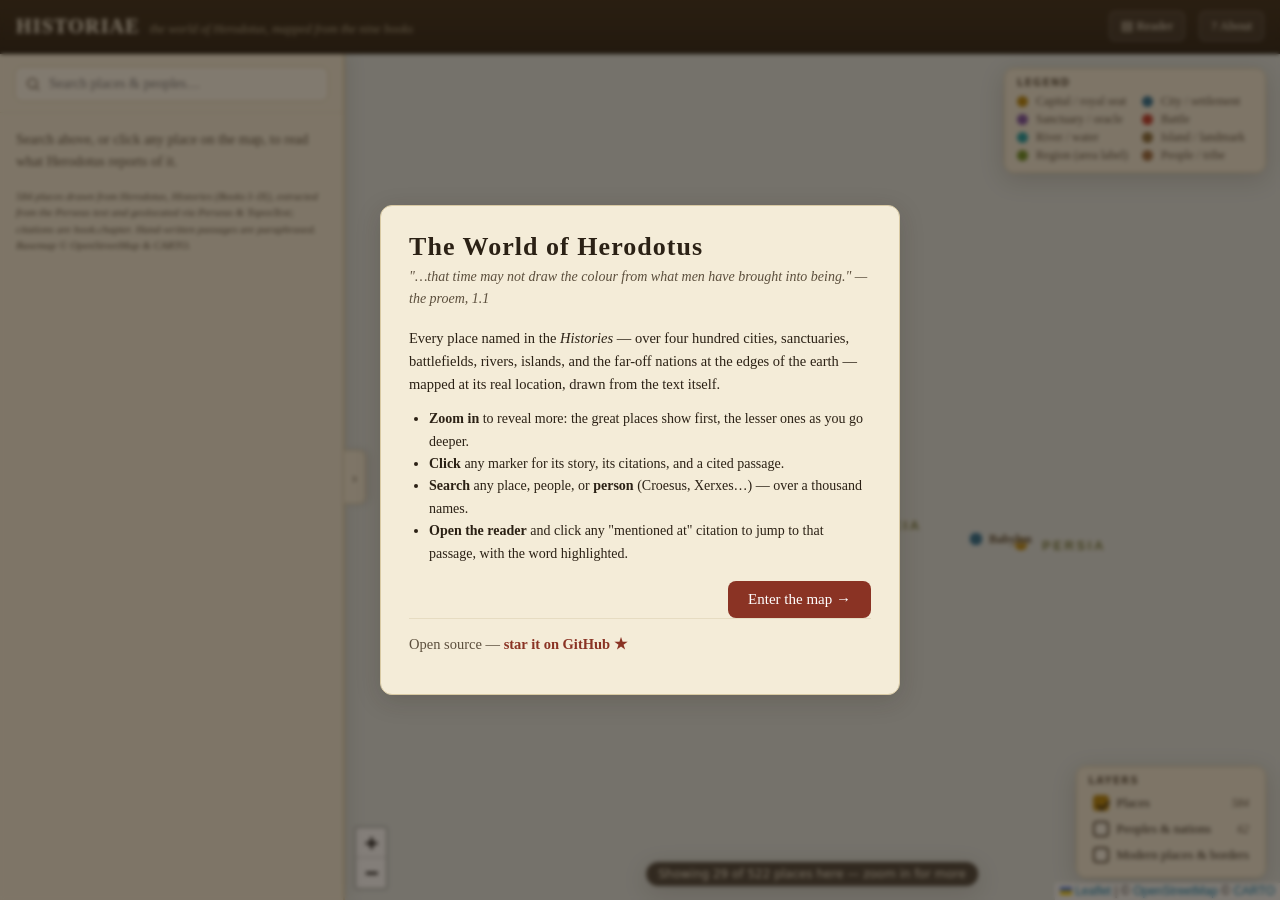
==== commit aaadae82: "Add a full in-app reader of the Herodotus text - extract_text.py: strip Perseus geo-annotations to r" ====
--- a/index.html
+++ b/index.html
@@ -738,22 +738,79 @@
 .topbtn:hover { background: rgba(255,255,255,.16); }
 .topbtn.active { background: var(--gold); color: #2b2115; border-color: var(--gold); }
 
-/* ---- body: map + right panel -------------------------------------------- */
+/* ---- body: map + reader + right panel ----------------------------------- */
 #body { flex: 1; position: relative; min-height: 0; }
-
-#map { position: absolute; inset: 0; right: var(--panel-w, 344px); background: #dfe4e0; }
-:root { --panel-w: 344px; }
-
-/* antique tint applied to tiles only */
-/* antique mode is a warm multiply-tint pane (set up in JS) — it warms the map
-   like aged paper while preserving the light/dark contrast of sea vs. land */
+:root { --panel-w: 344px; --reader-w: 0px; }
+#app.reader-open { --reader-w: min(42vw, 640px); }
+
+/* layout: [ panel + search | reader | map ] left-to-right */
+#map { position: absolute; top: 0; bottom: 0; right: 0;
+  left: calc(var(--panel-w) + var(--reader-w)); background: #dfe4e0; transition: left .25s ease; }
+
+/* ---- reader (Herodotus text), in the middle ----------------------------- */
+#reader {
+  position: absolute; top: 0; bottom: 0; left: var(--panel-w);
+  width: var(--reader-w); overflow: hidden; z-index: 1050;
+  background: var(--parchment); border-right: 1px solid var(--edge);
+  box-shadow: 6px 0 22px rgba(43,33,21,.14);
+  display: flex; flex-direction: column; transition: width .25s ease;
+}
+.reader-head {
+  flex: 0 0 auto; display: flex; align-items: center; gap: 10px;
+  padding: 11px 14px; border-bottom: 1px solid var(--edge);
+  background: linear-gradient(180deg, var(--parchment-2), var(--parchment));
+}
+#reader-title { font-size: 15px; font-weight: 600; letter-spacing: .03em; white-space: nowrap; }
+#reader-close {
+  margin-left: auto; border: none; background: none; cursor: pointer;
+  font-size: 22px; line-height: 1; color: var(--ink-soft); padding: 0 2px;
+}
+#reader-close:hover { color: var(--accent); }
+.reader-body {
+  flex: 1; overflow-y: auto; padding: 14px 20px 40px;
+  font-size: 16px; line-height: 1.7; color: #33281a;
+  font-family: "Iowan Old Style", "Palatino Linotype", Palatino, Georgia, serif;
+}
+.reader-body .rch {           /* each chapter is its own paragraph */
+  margin: 0 0 .85em; padding: 3px 8px; border-radius: 5px;
+}
+.reader-body .rch.target { background: rgba(184,134,11,.12); }
+.reader-body .rn {
+  font-family: system-ui, sans-serif; font-size: 11px; font-weight: 700;
+  color: var(--accent); vertical-align: super; margin-right: 5px; user-select: none;
+}
+/* every place/people/person name is an underlined link to the search bar */
+.reader-body n {
+  text-decoration: underline; text-decoration-thickness: 1px;
+  text-decoration-color: rgba(120,90,40,.4); text-underline-offset: 2px; cursor: pointer;
+}
+.reader-body n:hover { color: var(--accent); text-decoration-color: var(--accent); }
+.reader-body n.mark {
+  background: #ffe08a; color: #3a2a08; border-radius: 2px; padding: 0 1px;
+  text-decoration-color: transparent;
+}
+.reader-body .rbook {
+  font-size: 13px; letter-spacing: .12em; text-transform: uppercase;
+  color: var(--ink-soft); font-weight: 700; margin: 6px 0 12px; font-family: system-ui, sans-serif;
+}
+
+/* fold button on the reader ↔ map boundary (reader's right edge) */
+#reader-toggle {
+  position: absolute; top: 50%; transform: translateY(-50%);
+  left: calc(var(--panel-w) + var(--reader-w)); z-index: 1100;
+  width: 22px; height: 54px; border: 1px solid var(--edge); border-left: none;
+  border-radius: 0 7px 7px 0; background: var(--parchment); color: var(--ink-soft);
+  cursor: pointer; font-size: 15px; box-shadow: 3px 0 10px rgba(43,33,21,.12);
+  transition: left .25s ease; display: flex; align-items: center; justify-content: center;
+}
+#reader-toggle:hover { background: var(--gold); color: #2b2115; }
 
 /* ---- right panel -------------------------------------------------------- */
 #panel {
-  position: absolute; top: 0; right: 0; bottom: 0; width: var(--panel-w, 344px);
+  position: absolute; top: 0; left: 0; bottom: 0; width: var(--panel-w, 344px);
   background: var(--parchment);
-  border-left: 1px solid var(--edge);
-  box-shadow: -4px 0 18px rgba(43,33,21,.10);
+  border-right: 1px solid var(--edge);
+  box-shadow: 4px 0 18px rgba(43,33,21,.10);
   display: flex; flex-direction: column;
   z-index: 1000;
 }
@@ -950,7 +1007,7 @@
 
 /* always-visible legend, top-left over the map */
 #legendbox {
-  position: absolute; z-index: 900; top: 14px; left: 14px;
+  position: absolute; z-index: 900; top: 14px; right: 14px;
   background: rgba(244,236,216,.96); border: 1px solid var(--edge); border-radius: 10px;
   box-shadow: var(--shadow); padding: 8px 12px 9px; backdrop-filter: blur(2px); max-width: 300px;
 }
@@ -963,7 +1020,7 @@
 
 /* always-visible layer toggles, bottom-right over the map */
 #layerbox {
-  position: absolute; z-index: 900; right: calc(var(--panel-w, 344px) + 14px); bottom: 22px;
+  position: absolute; z-index: 900; right: 14px; bottom: 22px;
   background: rgba(244,236,216,.96); border: 1px solid var(--edge); border-radius: 10px;
   box-shadow: var(--shadow); padding: 8px 10px 9px; backdrop-filter: blur(2px);
 }
@@ -975,10 +1032,11 @@
 #layerbox .toggle .box { width: 16px; height: 16px; }
 #layerbox .toggle .count { margin-left: auto; padding-left: 12px; }
 
-/* zoom hint over the map */
+/* zoom hint centered over the map region (map is on the right) */
 #zoomhint {
-  position: absolute; left: 50%; bottom: 14px; transform: translateX(-50%);
-  z-index: 800; pointer-events: none; opacity: 0; transition: opacity .3s;
+  position: absolute; bottom: 14px; transform: translateX(-50%);
+  left: calc(var(--panel-w) + var(--reader-w) + (100vw - var(--panel-w) - var(--reader-w)) / 2);
+  z-index: 800; pointer-events: none; opacity: 0; transition: opacity .3s, left .25s ease;
   background: rgba(43,33,21,.82); color: var(--parchment);
   font-family: system-ui, sans-serif; font-size: 12px; padding: 5px 12px; border-radius: 20px;
   white-space: nowrap; box-shadow: var(--shadow);
@@ -990,6 +1048,8 @@
 .refs b { color: var(--ink); }
 .refs .r { display: inline-block; background: #fbf6e9; border: 1px solid var(--edge);
   border-radius: 4px; padding: 0 5px; margin: 0 3px 3px 0; font-family: system-ui, sans-serif; font-size: 11.5px; }
+.refs .r.ref { cursor: pointer; color: var(--accent); }
+.refs .r.ref:hover { background: var(--gold); border-color: var(--gold); color: #2b2115; }
 p.ext { margin: 4px 0 0; font-size: 13px; }
 p.ext a { color: var(--accent); text-decoration: none; }
 p.ext a:hover { text-decoration: underline; }
@@ -1041,11 +1101,15 @@
   border: none; border-radius: 8px; padding: 10px 20px; float: right;
 }
 .intro-card .go:hover { background: #6f2115; }
+.intro-gh { clear: both; margin: 16px 0 0; padding-top: 14px; border-top: 1px solid var(--edge-soft);
+  font-size: 13px; color: var(--ink-soft); }
+.intro-gh a { color: var(--accent); font-weight: 600; text-decoration: none; }
+.intro-gh a:hover { text-decoration: underline; }
 
 /* ---- responsive: stack panel to a bottom sheet -------------------------- */
 @media (max-width: 720px) {
   :root { --panel-w: 0px; }
-  #map { right: 0; bottom: 46vh; }
+  #map { left: 0; right: 0; top: 0; bottom: 46vh; }
   #panel {
     top: auto; left: 0; right: 0; bottom: 0; width: auto; height: 46vh;
     border-left: none; border-top: 1px solid var(--edge);
@@ -1054,6 +1118,10 @@
   #topbar .brand .sub { display: none; }
   #layerbox { right: 10px; bottom: calc(46vh + 10px); }
   #zoomhint { bottom: calc(46vh + 10px); }
+  /* reader takes the full screen on phones */
+  #app.reader-open { --reader-w: 100vw; }
+  #reader { right: 0; width: var(--reader-w); z-index: 1600; }
+  #reader-toggle { display: none; }
 }
 
 /* thin scrollbars */
@@ -1073,7 +1141,7 @@
       <span class="sub">the world of Herodotus, mapped from the nine books</span>
     </div>
     <div class="spacer"></div>
-    <button class="topbtn" id="btn-sepia" title="Antique parchment tint">◑ Antique</button>
+    <button class="topbtn" id="btn-reader" title="Open the reader">▤ Reader</button>
     <button class="topbtn" id="btn-help" title="About this map">? About</button>
   </div>
 
@@ -1101,6 +1169,16 @@
       </div>
     </div>
 
+    <!-- reader: the Herodotus text, opens to the right ~40% -->
+    <button id="reader-toggle" title="Show / hide the reader" aria-label="Toggle reader">›</button>
+    <div id="reader">
+      <div class="reader-head">
+        <span id="reader-title">The Histories</span>
+        <button id="reader-close" title="Close reader" aria-label="Close reader">×</button>
+      </div>
+      <div class="reader-body" id="reader-body"></div>
+    </div>
+
     <div id="panel">
       <div class="search-wrap">
         <input id="search" type="text" autocomplete="off" spellcheck="false"
@@ -1132,10 +1210,13 @@
       <ul>
         <li><b>Zoom in</b> to reveal more: the great places show first, the lesser ones as you go deeper.</li>
         <li><b>Click</b> any marker for its story, its citations, and a cited passage.</li>
-        <li><b>Search</b> for any place or people — the map flies there and marks it.</li>
-        <li><b>Toggle layers</b> (peoples, modern labels) at the bottom-right, or <b>Sepia</b> for an antique tone.</li>
+        <li><b>Search</b> any place, people, or <b>person</b> (Croesus, Xerxes…) — over a thousand names.</li>
+        <li><b>Open the reader</b> and click any "mentioned at" citation to jump to that passage, with the word highlighted.</li>
       </ul>
       <button class="go" id="intro-go">Enter the map →</button>
+      <p class="intro-gh">
+        Open source — <a href="https://github.com/reverb-boy/historiae" target="_blank" rel="noopener">star it on GitHub ★</a>
+      </p>
       <div style="clear:both"></div>
     </div>
   </div>
@@ -1315,6 +1396,14 @@
 
 </script>
 <script>
+HERODOTUS.persons = [{"id":"per-darius","name":"Darius","mentions":312,"refs":["1.130","1.183","1.187","1.209","1.210","2.110","2.158","3.12","3.38","3.70","3.71","3.72","3.73","3.76","3.77","3.78","3.82","3.85","3.86","3.87","3.88","3.89","3.90","3.92","3.95","3.96","3.119","3.126","3.127","3.128","3.129","3.130","3.132","3.133","3.134","3.135","3.137","3.138","3.139","3.140","3.141","3.147","3.150","3.151","3.152","3.154","3.155","3.156","3.157","3.158","3.159","3.160","4.1","4.4","4.7","4.39","4.43","4.44","4.46","4.83","4.84","4.85","4.87","4.88","4.89","4.91","4.92","4.93","4.97","4.98","4.102","4.105","4.121","4.124","4.125","4.126","4.128","4.129","4.131","4.132","4.133","4.134","4.135","4.136","4.137","4.138","4.141","4.143","4.166","4.167","4.204","5.1","5.2","5.11","5.12","5.13","5.14","5.17","5.18","5.23","5.24","5.25","5.27","5.30","5.32","5.36","5.37","5.65","5.73","5.96","5.98","5.103","5.104","5.105","5.106","5.107","5.108","5.116","5.124","6.1","6.2","6.3","6.9","6.13","6.24","6.30","6.40","6.41","6.43","6.46","6.48","6.49","6.70","6.84","6.94","6.95","6.98","6.101","6.119","7.1","7.2","7.3","7.4","7.5","7.7","7.8A","7.8B","7.10A","7.11","7.14","7.18","7.20","7.27","7.32","7.52","7.59","7.62","7.64","7.68","7.69","7.72","7.73","7.78","7.82","7.97","7.105","7.106","7.133","7.134","7.186","7.194","7.224","8.89","9.107","9.108","9.111"]},{"id":"per-xerxes","name":"Xerxes","mentions":280,"refs":["1.183","4.43","6.98","7.2","7.3","7.4","7.5","7.6","7.7","7.8","7.8D","7.10","7.11","7.12","7.13","7.14","7.15","7.16","7.17","7.18","7.19","7.21","7.24","7.25","7.26","7.27","7.28","7.29","7.30","7.31","7.35","7.37","7.38","7.39","7.40","7.41","7.43","7.44","7.45","7.46","7.47","7.48","7.50","7.52","7.53","7.54","7.55","7.56","7.57","7.58","7.59","7.61","7.82","7.97","7.100","7.101","7.103","7.105","7.106","7.107","7.108","7.109","7.110","7.112","7.113","7.114","7.115","7.116","7.117","7.118","7.119","7.120","7.121","7.122","7.124","7.125","7.127","7.128","7.130","7.131","7.133","7.134","7.136","7.139","7.145","7.146","7.147","7.150","7.151","7.152","7.164","7.173","7.179","7.186","7.187","7.193","7.195","7.196","7.197","7.198","7.201","7.208","7.209","7.215","7.223","7.225","7.233","7.234","7.236","7.237","7.238","7.239","8.10","8.15","8.16","8.17","8.22","8.24","8.25","8.34","8.35","8.50","8.52","8.54","8.65","8.66","8.67","8.69","8.81","8.86","8.88","8.89","8.90","8.97","8.98","8.99","8.100","8.101","8.103","8.104","8.105","8.107","8.108","8.110","8.113","8.114","8.115","8.116","8.117","8.118","8.119","8.120","8.126","8.130","8.140A","8.140B","8.143","8.144","9.1","9.32","9.41","9.69","9.78","9.82","9.96","9.99","9.107","9.108","9.109","9.110","9.111","9.112","9.113","9.116","9.120"]},{"id":"per-croesus","name":"Croesus","mentions":204,"refs":["1.6","1.7","1.26","1.27","1.28","1.29","1.30","1.31","1.32","1.33","1.34","1.35","1.36","1.37","1.38","1.40","1.41","1.43","1.44","1.45","1.46","1.47","1.48","1.49","1.51","1.53","1.54","1.55","1.56","1.59","1.65","1.67","1.68","1.69","1.70","1.71","1.73","1.75","1.76","1.77","1.78","1.79","1.80","1.81","1.83","1.84","1.85","1.86","1.87","1.88","1.89","1.90","1.91","1.92","1.93","1.95","1.130","1.141","1.153","1.155","1.156","1.207","1.208","1.211","3.14","3.34","3.36","3.47","5.36","6.37","6.38","6.125","6.127","7.30","8.35","8.122"]},{"id":"per-cyrus","name":"Cyrus","mentions":204,"refs":["1.46","1.54","1.71","1.72","1.73","1.75","1.76","1.77","1.79","1.80","1.84","1.86","1.87","1.88","1.89","1.90","1.91","1.95","1.108","1.111","1.113","1.114","1.115","1.116","1.120","1.121","1.122","1.123","1.124","1.125","1.126","1.127","1.128","1.129","1.130","1.141","1.152","1.153","1.154","1.155","1.156","1.157","1.160","1.162","1.169","1.177","1.178","1.183","1.188","1.189","1.190","1.191","1.201","1.202","1.204","1.205","1.206","1.207","1.208","1.209","1.210","1.211","1.212","1.213","1.214","2.1","3.1","3.2","3.3","3.14","3.32","3.34","3.36","3.44","3.61","3.63","3.64","3.65","3.66","3.67","3.68","3.69","3.71","3.74","3.75","3.88","3.89","3.120","3.133","3.139","3.152","3.159","3.160","4.165","5.52","7.2","7.8A","7.11","7.18","7.51","7.64","7.69","7.78","9.122"]},{"id":"per-cambyses","name":"Cambyses","mentions":146,"refs":["1.46","1.73","1.107","1.108","1.111","1.122","1.124","1.207","1.208","2.1","2.181","3.1","3.2","3.3","3.4","3.7","3.9","3.10","3.13","3.14","3.15","3.16","3.17","3.19","3.20","3.21","3.25","3.27","3.29","3.30","3.31","3.32","3.33","3.34","3.35","3.36","3.37","3.38","3.39","3.44","3.61","3.62","3.63","3.64","3.65","3.66","3.67","3.68","3.69","3.73","3.74","3.75","3.80","3.88","3.89","3.97","3.120","3.126","3.139","3.140","4.165","4.166","5.25","7.1","7.8A","7.11","7.18","7.51"]},{"id":"per-mardonius","name":"Mardonius","mentions":128,"refs":["6.43","6.45","6.94","7.5","7.9","7.10","7.10G","7.10H","7.82","7.108","7.121","8.26","8.67","8.68","8.68A","8.69","8.97","8.99","8.100","8.101","8.102","8.107","8.113","8.114","8.115","8.126","8.129","8.130","8.131","8.133","8.136","8.140A","8.140B","8.142","8.143","9.1","9.2","9.3","9.4","9.5","9.12","9.13","9.14","9.15","9.16","9.17","9.18","9.20","9.23","9.24","9.31","9.32","9.37","9.38","9.39","9.40","9.41","9.42","9.43","9.44","9.45","9.47","9.48","9.49","9.58","9.61","9.63","9.64","9.66","9.70","9.71","9.78","9.82","9.84","9.89","9.100","9.101"]},{"id":"per-cleomenes","name":"Cleomenes","mentions":86,"refs":["3.148","5.39","5.41","5.42","5.48","5.49","5.50","5.51","5.54","5.64","5.70","5.72","5.73","5.74","5.75","5.76","5.90","5.97","6.50","6.51","6.61","6.64","6.65","6.66","6.73","6.74","6.75","6.76","6.78","6.79","6.80","6.81","6.82","6.84","6.85","6.92","6.108","7.148","7.205","7.239"]},{"id":"per-amasis","name":"Amasis","mentions":83,"refs":["1.30","1.77","2.43","2.134","2.145","2.154","2.162","2.163","2.169","2.172","2.174","2.175","2.176","2.177","2.178","2.180","2.181","2.182","3.1","3.2","3.4","3.10","3.14","3.16","3.39","3.40","3.41","3.43","3.47","3.126","4.167","4.201","4.203"]},{"id":"per-astyages","name":"Astyages","mentions":73,"refs":["1.46","1.73","1.74","1.75","1.91","1.107","1.108","1.109","1.110","1.111","1.112","1.114","1.115","1.116","1.117","1.118","1.119","1.120","1.121","1.122","1.123","1.124","1.125","1.126","1.127","1.128","1.129","1.130","1.162","3.62","7.8A","9.122"]},{"id":"per-heracles","name":"Heracles","mentions":72,"refs":["1.7","1.202","2.33","2.42","2.43","2.44","2.45","2.63","2.83","2.113","2.145","2.146","4.8","4.9","4.10","4.42","4.43","4.59","4.82","4.152","4.181","4.185","4.196","5.43","6.53","6.108","6.116","7.61","7.176","7.193","7.198","7.204","7.216","7.220","8.131","8.132","9.33"]},{"id":"per-zeus","name":"Zeus","mentions":70,"refs":["1.44","1.65","1.89","1.131","1.174","1.183","1.207","2.13","2.29","2.42","2.45","2.54","2.55","2.56","2.74","2.83","2.116","2.136","2.143","2.146","2.178","3.5","3.25","3.124","3.125","3.142","3.158","4.5","4.59","4.127","4.180","4.181","5.46","5.49","5.66","5.105","5.119","6.53","6.56","6.67","6.68","6.108","7.40","7.56","7.61","7.141","7.220","8.77","8.115","9.7A","9.81","9.122"]},{"id":"per-polycrates","name":"Polycrates","mentions":62,"refs":["2.182","3.39","3.40","3.41","3.42","3.43","3.44","3.45","3.46","3.54","3.56","3.57","3.120","3.121","3.122","3.123","3.124","3.125","3.126","3.128","3.131","3.132","3.139","3.140","3.142"]},{"id":"per-histiaeus","name":"Histiaeus","mentions":61,"refs":["4.137","4.138","4.139","4.141","5.11","5.23","5.24","5.25","5.30","5.35","5.36","5.37","5.106","5.107","5.108","5.124","6.1","6.2","6.3","6.4","6.5","6.6","6.26","6.27","6.28","6.29","6.30","6.31","6.46","7.10C","7.98","8.85"]},{"id":"per-aristagoras","name":"Aristagoras","mentions":59,"refs":["4.138","5.30","5.31","5.32","5.33","5.34","5.35","5.36","5.37","5.38","5.49","5.50","5.51","5.54","5.55","5.65","5.97","5.98","5.99","5.103","5.105","5.124","5.125","5.126","6.1","6.3","6.5","6.9","6.13","6.18","7.8B","9.90"]},{"id":"per-harpagus","name":"Harpagus","mentions":58,"refs":["1.80","1.108","1.109","1.110","1.111","1.112","1.113","1.117","1.118","1.119","1.120","1.123","1.127","1.129","1.162","1.164","1.165","1.168","1.169","1.171","1.174","1.175","1.176","1.177","6.28","6.30"]},{"id":"per-demaratus","name":"Demaratus","mentions":58,"refs":["5.75","6.50","6.51","6.61","6.63","6.64","6.65","6.66","6.67","6.70","6.71","6.72","6.73","6.74","6.75","6.84","7.3","7.101","7.102","7.103","7.104","7.105","7.209","7.234","7.235","7.236","7.237","7.239","8.65"]},{"id":"per-themistocles","name":"Themistocles","mentions":55,"refs":["7.143","7.144","7.173","8.4","8.5","8.19","8.22","8.23","8.57","8.58","8.59","8.61","8.63","8.75","8.79","8.80","8.83","8.85","8.92","8.108","8.109","8.110","8.111","8.112","8.123","8.124","8.125"]},{"id":"per-miltiades","name":"Miltiades","mentions":54,"refs":["4.137","4.138","6.34","6.35","6.36","6.37","6.39","6.40","6.41","6.57","6.103","6.104","6.109","6.110","6.132","6.133","6.134","6.135","6.136","6.137","6.140","7.107"]},{"id":"per-pausanias","name":"Pausanias","mentions":53,"refs":["4.81","5.32","8.3","9.10","9.11","9.12","9.13","9.21","9.28","9.45","9.46","9.47","9.50","9.53","9.54","9.55","9.56","9.57","9.60","9.61","9.62","9.64","9.69","9.72","9.76","9.78","9.79","9.80","9.81","9.82","9.87","9.88","9.101"]},{"id":"per-pisistratus","name":"Pisistratus","mentions":51,"refs":["1.59","1.60","1.61","1.62","1.63","1.64","5.55","5.62","5.63","5.65","5.71","5.76","5.91","5.94","6.35","6.39","6.102","6.103","6.107","6.121","6.123","7.6"]},{"id":"per-herodotus","name":"Herodotus","mentions":50,"refs":["1.1","1.32","1.103","1.163","1.202","2.29","2.57","2.59","2.63","3.26","3.30","3.55","3.70","3.150","4.2","4.3","4.7","4.11","4.42","4.85","4.99","4.181","5.7","5.57","5.58","5.66","5.72","5.94","6.57","7.11","7.20","7.61","7.73","7.94","7.128","7.144","7.152","7.176","7.184","7.187","7.205","7.213","7.224","7.239","8.132","9.51","9.53"]},{"id":"per-smerdis","name":"Smerdis","mentions":50,"refs":["3.30","3.32","3.61","3.62","3.63","3.64","3.65","3.66","3.67","3.68","3.69","3.71","3.74","3.75","3.88","7.78"]},{"id":"per-apollo","name":"Apollo","mentions":40,"refs":["1.24","1.69","1.78","1.87","1.92","1.182","2.83","2.144","2.155","2.156","2.159","2.178","3.52","4.15","4.35","4.59","4.158","5.60","5.61","6.19","6.57","6.80","6.97","6.106","6.108","6.118","7.26","7.206","8.33","9.7"]},{"id":"per-otanes","name":"Otanes","mentions":40,"refs":["3.68","3.69","3.70","3.71","3.72","3.76","3.80","3.81","3.83","3.84","3.88","3.141","3.144","3.147","3.149","5.25","5.26","5.28","5.116","5.123","6.43","7.40","7.61","7.62","7.82"]},{"id":"per-leonidas","name":"Leonidas","mentions":40,"refs":["5.41","7.204","7.205","7.206","7.207","7.208","7.217","7.219","7.220","7.221","7.222","7.223","7.224","7.225","7.228","7.229","7.233","7.238","7.239","8.15","8.21","8.71","8.114","9.10","9.64","9.78","9.79"]},{"id":"per-dionysus","name":"Dionysus","mentions":37,"refs":["1.23","1.150","2.29","2.42","2.47","2.48","2.49","2.52","2.123","2.144","2.145","2.146","2.156","3.8","3.97","3.111","4.87","4.108","5.7","5.67","7.111","9.34"]},{"id":"per-periander","name":"Periander","mentions":36,"refs":["1.20","1.23","1.24","3.48","3.49","3.50","3.51","3.52","3.53","5.92F","5.92G","5.95"]},{"id":"per-alexander","name":"Alexander","mentions":36,"refs":["2.116","5.17","5.19","5.20","5.21","5.22","7.173","7.175","8.34","8.121","8.136","8.137","8.139","8.140A","8.141","8.142","8.143","8.144","9.1","9.4","9.8","9.44","9.45","9.46"]},{"id":"per-athena","name":"Athena","mentions":33,"refs":["1.19","1.22","1.60","1.175","2.28","2.59","2.83","2.169","2.170","2.175","2.182","3.47","3.59","4.178","4.180","4.188","4.189","5.45","5.82","5.95","6.108","7.43","8.37","8.55","8.104"]},{"id":"per-cleisthenes","name":"Cleisthenes","mentions":32,"refs":["5.66","5.67","5.68","5.69","5.70","5.72","5.73","6.126","6.128","6.129","6.130","6.131"]},{"id":"per-ariston","name":"Ariston","mentions":31,"refs":["1.67","4.138","5.75","6.51","6.61","6.62","6.63","6.64","6.65","6.66","6.68","6.69","7.3","7.101","7.209","7.239"]},{"id":"per-helen","name":"Helen","mentions":30,"refs":["1.3","2.112","2.113","2.115","2.116","2.117","2.118","2.119","2.120","5.94","6.61","7.169","9.73"]},{"id":"per-artaphrenes","name":"Artaphrenes","mentions":30,"refs":["5.25","5.30","5.31","5.32","5.33","5.35","5.73","5.96","5.100","5.123","6.1","6.2","6.4","6.30","6.42","6.94","6.119","7.8B","7.10B","7.74"]},{"id":"per-gelon","name":"Gelon","mentions":29,"refs":["7.145","7.153","7.154","7.155","7.156","7.157","7.158","7.159","7.160","7.161","7.162","7.163","7.164","7.165","7.166","7.168"]},{"id":"per-psammetichus","name":"Psammetichus","mentions":28,"refs":["1.105","2.2","2.28","2.30","2.151","2.152","2.154","2.157","2.158","2.161","7.7"]},{"id":"per-oroetes","name":"Oroetes","mentions":28,"refs":["3.120","3.121","3.122","3.123","3.124","3.125","3.126","3.127","3.128","3.129","3.140"]},{"id":"per-artabanus","name":"Artabanus","mentions":28,"refs":["4.83","4.143","7.10","7.11","7.12","7.13","7.15","7.16","7.17","7.18","7.46","7.47","7.49","7.50","7.51","7.52","7.53","7.66","7.75","7.82","8.26","8.54"]},{"id":"per-gyges","name":"Gyges","mentions":27,"refs":["1.8","1.9","1.10","1.11","1.12","1.13","1.14","1.15","3.122","5.121"]},{"id":"per-prexaspes","name":"Prexaspes","mentions":27,"refs":["3.30","3.34","3.35","3.62","3.63","3.65","3.67","3.74","3.75","3.76","3.78","7.97"]},{"id":"per-alyattes","name":"Alyattes","mentions":25,"refs":["1.6","1.16","1.18","1.19","1.20","1.21","1.22","1.25","1.26","1.47","1.73","1.74","1.92","1.93","3.48","8.35"]},{"id":"per-megabazus","name":"Megabazus","mentions":25,"refs":["4.143","4.144","5.1","5.2","5.10","5.12","5.14","5.15","5.16","5.17","5.23","5.24","5.26","5.98","6.33","7.22","7.67","7.97","7.108"]},{"id":"per-hephaestus","name":"Hephaestus","mentions":24,"refs":["2.2","2.3","2.99","2.101","2.108","2.110","2.112","2.121","2.136","2.141","2.142","2.147","2.151","2.153","2.176","3.37","6.108","8.98"]},{"id":"per-apries","name":"Apries","mentions":24,"refs":["2.161","2.162","2.163","2.169","2.172","3.1","3.2","4.159"]},{"id":"per-artemis","name":"Artemis","mentions":23,"refs":["1.26","2.57","2.59","2.83","2.137","2.155","2.156","3.48","4.33","4.34","4.35","4.87","4.103","5.7","6.97","6.108","6.138","7.176","8.77"]},{"id":"per-battus","name":"Battus","mentions":23,"refs":["2.181","4.150","4.153","4.154","4.155","4.156","4.157","4.159","4.160","4.161","4.162","4.202","4.205"]},{"id":"per-leutychides","name":"Leutychides","mentions":23,"refs":["6.71","6.72","6.73","6.85","6.86","6.86A","6.87","8.131","9.90","9.91","9.92","9.98","9.99","9.114"]},{"id":"per-adrastus","name":"Adrastus","mentions":22,"refs":["1.35","1.36","1.41","1.42","1.43","1.45","5.67","5.68"]},{"id":"per-hippocrates","name":"Hippocrates","mentions":22,"refs":["1.59","5.65","6.23","6.103","6.127","6.131","7.154","7.155"]},{"id":"per-artabazus","name":"Artabazus","mentions":22,"refs":["1.192","7.66","8.126","8.127","8.128","8.129","9.41","9.42","9.58","9.66","9.67","9.70","9.77","9.89"]},{"id":"per-ethiopian","name":"Ethiopian","mentions":22,"refs":["2.86","2.100","2.106","2.127","2.134","2.137","2.139","2.140","2.152","3.17","3.19","3.21","3.22","3.23","3.24","3.30","3.97","4.183"]},{"id":"per-arcesilaus","name":"Arcesilaus","mentions":22,"refs":["2.181","4.159","4.160","4.161","4.162","4.163","4.164","4.165","4.167","4.200"]},{"id":"per-democedes","name":"Democedes","mentions":22,"refs":["3.125","3.129","3.130","3.131","3.132","3.133","3.134","3.135","3.136","3.137"]},{"id":"per-masistes","name":"Masistes","mentions":22,"refs":["7.82","7.121","9.107","9.108","9.110","9.111","9.112","9.113"]},{"id":"per-hystaspes","name":"Hystaspes","mentions":21,"refs":["1.183","1.209","1.210","1.211","3.70","3.71","3.88","3.140","4.83","4.91","5.30","5.73","6.98","7.1","7.10","7.11","7.64","7.224"]},{"id":"per-demeter","name":"Demeter","mentions":21,"refs":["1.193","2.57","2.59","2.122","2.123","2.156","2.171","2.175","4.53","6.91","6.108","6.134","7.153","9.62","9.65","9.69","9.97","9.101"]},{"id":"per-perseus","name":"Perseus","mentions":21,"refs":["2.15","2.43","2.91","6.53","6.54","7.61","7.150"]},{"id":"per-gobryas","name":"Gobryas","mentions":21,"refs":["3.70","3.73","3.78","4.132","4.134","4.135","6.43","7.2","7.5","7.10G","7.72","7.82","7.97","9.41"]},{"id":"per-hippias","name":"Hippias","mentions":20,"refs":["1.61","5.55","5.62","5.91","5.92G","5.93","5.94","5.96","6.102","6.107","6.108","6.109","6.121"]},{"id":"per-anaxandrides","name":"Anaxandrides","mentions":20,"refs":["1.67","3.148","5.39","5.40","5.42","5.64","6.50","6.108","7.148","7.158","7.204","7.205","8.71","8.131","9.10","9.64"]},{"id":"per-poseidon","name":"Poseidon","mentions":20,"refs":["1.148","2.43","2.50","4.59","4.180","4.188","6.108","6.111","7.129","7.192","8.55","8.123","8.129","9.81"]},{"id":"per-maeandrius","name":"Maeandrius","mentions":20,"refs":["3.123","3.142","3.143","3.144","3.145","3.146","3.148","5.27"]},{"id":"per-amyntas","name":"Amyntas","mentions":20,"refs":["5.17","5.18","5.19","5.20","5.94","7.173","8.136","8.139","8.140A","9.44"]},{"id":"per-dorieus","name":"Dorieus","mentions":20,"refs":["5.41","5.42","5.43","5.44","5.45","5.46","5.47","5.48","7.158","7.205","9.10"]},{"id":"per-eurybiades","name":"Eurybiades","mentions":20,"refs":["8.2","8.4","8.5","8.42","8.49","8.57","8.58","8.59","8.60","8.61","8.62","8.63","8.64","8.74","8.79","8.108","8.124"]},{"id":"per-solon","name":"Solon","mentions":19,"refs":["1.29","1.30","1.31","1.32","1.33","1.34","1.86","2.177","5.113"]},{"id":"per-pactyes","name":"Pactyes","mentions":19,"refs":["1.153","1.154","1.155","1.156","1.157","1.158","1.159","1.160","1.161","7.67","7.68"]},{"id":"per-aphrodite","name":"Aphrodite","mentions":18,"refs":["1.105","1.131","1.199","2.41","2.112","2.181","3.8","4.59","4.67","6.108"]},{"id":"per-syloson","name":"Syloson","mentions":18,"refs":["3.39","3.139","3.140","3.141","3.144","3.146","3.147","3.149","6.13","6.25"]},{"id":"per-deioces","name":"Deioces","mentions":17,"refs":["1.16","1.73","1.95","1.96","1.97","1.98","1.99","1.101","1.102"]},{"id":"per-hera","name":"Hera","mentions":17,"refs":["1.31","1.70","2.50","2.178","2.182","4.88","4.152","5.92G","6.81","6.82","6.108","9.52","9.53","9.61","9.69","9.96"]},{"id":"per-ares","name":"Ares","mentions":17,"refs":["2.59","2.63","2.83","4.59","4.62","5.7","6.108","7.76","8.77"]},{"id":"per-psammenitus","name":"Psammenitus","mentions":17,"refs":["3.10","3.14","3.15"]},{"id":"per-aristeas","name":"Aristeas","mentions":17,"refs":["4.13","4.14","4.15","4.16","7.137"]},{"id":"per-sesostris","name":"Sesostris","mentions":16,"refs":["2.102","2.103","2.104","2.106","2.107","2.108","2.109","2.110","2.111","2.137"]},{"id":"per-aristodemus","name":"Aristodemus","mentions":16,"refs":["4.147","6.52","7.204","7.229","7.230","7.231","8.131","9.71"]},{"id":"per-artemisia","name":"Artemisia","mentions":16,"refs":["7.99","8.68","8.69","8.87","8.88","8.93","8.101","8.103","8.107"]},{"id":"per-alexandrus","name":"Alexandrus","mentions":15,"refs":["1.3","2.113","2.115","2.116","2.117","2.118","2.120"]},{"id":"per-dorian","name":"Dorian","mentions":15,"refs":["1.56","2.178","4.161","5.72","5.76","5.87","5.88","7.99","7.102","8.31","8.43","9.7"]},{"id":"per-cadmus","name":"Cadmus","mentions":15,"refs":["1.166","2.49","2.145","4.147","5.57","5.58","5.59","7.163","7.164"]},{"id":"per-hydarnes","name":"Hydarnes","mentions":15,"refs":["3.70","6.133","7.66","7.83","7.135","7.136","7.211","7.215","7.218","8.113","8.118"]},{"id":"per-candaules","name":"Candaules","mentions":14,"refs":["1.7","1.8","1.9","1.10","1.11","1.12","1.13","7.98"]},{"id":"per-cyaxares","name":"Cyaxares","mentions":14,"refs":["1.16","1.46","1.73","1.74","1.103","1.106","1.107"]},{"id":"per-thrasybulus","name":"Thrasybulus","mentions":14,"refs":["1.20","1.21","1.22","1.23","5.92F","5.92G"]},{"id":"per-glaucus","name":"Glaucus","mentions":14,"refs":["1.25","1.147","6.86A","6.86B","6.86C","6.86D"]},{"id":"per-megacles","name":"Megacles","mentions":14,"refs":["1.59","1.60","1.61","6.125","6.130","6.131"]},{"id":"per-isis","name":"Isis","mentions":14,"refs":["2.41","2.42","2.59","2.61","2.123","2.132","2.156","2.176","4.186"]},{"id":"per-zopyrus","name":"Zopyrus","mentions":14,"refs":["3.153","3.155","3.156","3.157","3.158","3.160","4.43","7.82"]},{"id":"per-scyles","name":"Scyles","mentions":14,"refs":["4.76","4.78","4.79","4.80"]},{"id":"per-amompharetus","name":"Amompharetus","mentions":14,"refs":["9.53","9.54","9.55","9.56","9.57","9.71","9.85"]},{"id":"per-cypselus","name":"Cypselus","mentions":13,"refs":["1.14","1.20","1.23","3.48","5.92E","5.92F","5.92G","5.95","6.34","6.35","6.36"]},{"id":"per-eetion","name":"Eetion","mentions":13,"refs":["1.14","5.92B","5.92C","5.92D","5.92E"]},{"id":"per-alcmeon","name":"Alcmeon","mentions":13,"refs":["1.59","6.125","6.126","6.127","6.130"]},{"id":"per-apis","name":"Apis","mentions":13,"refs":["2.38","2.153","3.27","3.28","3.29","3.33","3.64"]},{"id":"per-proteus","name":"Proteus","mentions":13,"refs":["2.112","2.114","2.115","2.116","2.118","2.121"]},{"id":"per-menelaus","name":"Menelaus","mentions":13,"refs":["2.113","2.116","2.118","2.119","5.94","6.61","7.169","7.171"]},{"id":"per-atossa","name":"Atossa","mentions":13,"refs":["3.68","3.88","3.133","3.134","7.2","7.3","7.11","7.64","7.82"]},{"id":"per-onesilus","name":"Onesilus","mentions":13,"refs":["5.104","5.105","5.108","5.110","5.111","5.112","5.113","5.114","5.115"]},{"id":"per-cimon","name":"Cimon","mentions":13,"refs":["6.34","6.38","6.39","6.40","6.103","6.136","6.137","6.140","7.107"]},{"id":"per-artayctes","name":"Artayctes","mentions":13,"refs":["7.33","7.78","9.116","9.118","9.119","9.120","9.122"]},{"id":"per-cleombrotus","name":"Cleombrotus","mentions":12,"refs":["4.81","5.32","5.41","7.205","8.71","9.10","9.64","9.78"]},{"id":"per-pisistratidae","name":"Pisistratidae","mentions":12,"refs":["5.63","5.65","5.70","5.90","5.91","5.93","6.94","7.6"]},{"id":"per-datis","name":"Datis","mentions":12,"refs":["6.94","6.97","6.98","6.118","6.119","7.8B","7.10B","7.74","7.88"]},{"id":"per-heraclidae","name":"Heraclidae","mentions":11,"refs":["1.7","1.13","1.14","1.91","8.114","9.26","9.27"]},{"id":"per-tomyris","name":"Tomyris","mentions":11,"refs":["1.205","1.206","1.207","1.208","1.211","1.212","1.213","1.214"]},{"id":"per-rhodopis","name":"Rhodopis","mentions":11,"refs":["2.134","2.135"]},{"id":"per-anacharsis","name":"Anacharsis","mentions":11,"refs":["4.46","4.76","4.77","4.78"]},{"id":"per-pheretime","name":"Pheretime","mentions":11,"refs":["4.162","4.165","4.167","4.200","4.202","4.205"]},{"id":"per-megabates","name":"Megabates","mentions":11,"refs":["5.32","5.33","5.35","7.97"]},{"id":"per-hegesistratus","name":"Hegesistratus","mentions":11,"refs":["5.94","9.37","9.38","9.41","9.90","9.91","9.92"]},{"id":"per-epialtes","name":"Epialtes","mentions":11,"refs":["7.213","7.214","7.215","7.218","7.223","7.225"]},{"id":"per-evenius","name":"Evenius","mentions":11,"refs":["9.92","9.93","9.94","9.95"]},{"id":"per-arion","name":"Arion","mentions":10,"refs":["1.23","1.24"]},{"id":"per-pythia","name":"Pythia","mentions":10,"refs":["1.65","1.67","6.34","6.36","6.66","7.169","7.220","8.51"]},{"id":"per-etearchus","name":"Etearchus","mentions":10,"refs":["2.32","2.33","4.154"]},{"id":"per-aeaces","name":"Aeaces","mentions":10,"refs":["2.182","3.39","3.139","6.13","6.14","6.22","6.25"]},{"id":"per-achaemenes","name":"Achaemenes","mentions":10,"refs":["3.12","3.75","7.7","7.11","7.97","7.236","7.237"]},{"id":"per-megabyzus","name":"Megabyzus","mentions":10,"refs":["3.70","3.81","3.82","3.153","3.160","4.43","7.82","7.121"]},{"id":"per-tisamenus","name":"Tisamenus","mentions":10,"refs":["4.147","6.52","9.33","9.35","9.36"]},{"id":"per-aryandes","name":"Aryandes","mentions":10,"refs":["4.165","4.166","4.167","4.200","4.203"]},{"id":"per-hipparchus","name":"Hipparchus","mentions":10,"refs":["5.55","5.56","5.57","5.62","6.123","7.6"]},{"id":"per-leotychides","name":"Leotychides","mentions":10,"refs":["6.65","6.67","6.68","6.69"]},{"id":"per-atys","name":"Atys","mentions":9,"refs":["1.7","1.34","1.43","1.94","2.79","7.27","7.74"]},{"id":"per-lycurgus","name":"Lycurgus","mentions":9,"refs":["1.59","1.60","1.65","1.66","6.127"]},{"id":"per-minos","name":"Minos","mentions":9,"refs":["1.171","1.173","3.122","7.169","7.170","7.171"]},{"id":"per-melampus","name":"Melampus","mentions":9,"refs":["2.49","7.221","9.34"]},{"id":"per-mycerinus","name":"Mycerinus","mentions":9,"refs":["2.125","2.129","2.130","2.131","2.132","2.133","2.134","2.136"]},{"id":"per-theras","name":"Theras","mentions":9,"refs":["4.147","4.148","4.149","4.150"]},{"id":"per-callias","name":"Callias","mentions":9,"refs":["5.44","5.45","6.121","6.122","6.123","7.151"]},{"id":"per-isagoras","name":"Isagoras","mentions":9,"refs":["5.66","5.70","5.72","5.74"]},{"id":"per-aeacus","name":"Aeacus","mentions":9,"refs":["5.80","5.81","5.89","6.35","8.64","8.83","8.84"]},{"id":"per-pythius","name":"Pythius","mentions":9,"refs":["7.27","7.28","7.38","7.39"]},{"id":"per-amestris","name":"Amestris","mentions":9,"refs":["7.61","7.114","9.109","9.110","9.111","9.112"]},{"id":"per-masistius","name":"Masistius","mentions":9,"refs":["7.79","9.20","9.22","9.23","9.24","9.25","9.31"]},{"id":"per-priam","name":"Priam","mentions":8,"refs":["1.3","1.4","2.120","7.43"]},{"id":"per-artembares","name":"Artembares","mentions":8,"refs":["1.114","1.115","1.116","9.122"]},{"id":"per-osiris","name":"Osiris","mentions":8,"refs":["2.29","2.42","2.123","2.144","2.156"]},{"id":"per-hecataeus","name":"Hecataeus","mentions":8,"refs":["2.143","5.36","5.125","5.126","6.137"]},{"id":"per-procles","name":"Procles","mentions":8,"refs":["3.50","3.51","3.52","4.147","6.52","8.131"]},{"id":"per-intaphrenes","name":"Intaphrenes","mentions":8,"refs":["3.70","3.78","3.118","3.119"]},{"id":"per-king-darius","name":"King Darius","mentions":8,"refs":["3.101","3.119","3.128","3.137","3.139","4.88","6.20"]},{"id":"per-hyperboreans","name":"Hyperboreans","mentions":8,"refs":["4.13","4.32","4.33","4.35","4.36"]},{"id":"per-salmoxis","name":"Salmoxis","mentions":8,"refs":["4.94","4.95","4.96"]},{"id":"per-thersander","name":"Thersander","mentions":8,"refs":["4.147","6.52","9.16"]},{"id":"per-artybius","name":"Artybius","mentions":8,"refs":["5.108","5.110","5.111","5.112","5.113"]},{"id":"per-stesagoras","name":"Stesagoras","mentions":8,"refs":["6.34","6.38","6.39","6.103"]},{"id":"per-hippocleides","name":"Hippocleides","mentions":8,"refs":["6.127","6.128","6.129"]},{"id":"per-cimmerian","name":"Cimmerian","mentions":7,"refs":["1.6","4.11","4.12"]},{"id":"per-amphiaraus","name":"Amphiaraus","mentions":7,"refs":["1.46","1.49","1.52","1.92","3.91","8.134"]},{"id":"per-hdt","name":"Hdt.","mentions":7,"refs":["1.72","2.13","2.33","2.128","2.141","7.111"]},{"id":"per-aristodicus","name":"Aristodicus","mentions":7,"refs":["1.158","1.159"]},{"id":"per-hermes","name":"Hermes","mentions":7,"refs":["2.51","2.67","2.138","2.145","5.7","6.108"]},{"id":"per-leto","name":"Leto","mentions":7,"refs":["2.59","2.83","2.155","2.156"]},{"id":"per-danae","name":"Danae","mentions":7,"refs":["2.91","6.53","6.54","7.61","7.150"]},{"id":"per-oebares","name":"Oebares","mentions":7,"refs":["3.85","3.87","3.88","6.33"]},{"id":"per-oeobazus","name":"Oeobazus","mentions":7,"refs":["4.84","7.68","9.115","9.118","9.119"]},{"id":"per-triton","name":"Triton","mentions":7,"refs":["4.178","4.179","4.180","4.188"]},{"id":"per-perdiccas","name":"Perdiccas","mentions":7,"refs":["5.22","8.137","8.139"]},{"id":"per-alcmeonidae","name":"Alcmeonidae","mentions":7,"refs":["5.62","5.70","6.121","6.123","6.125","6.131"]},{"id":"per-gorgus","name":"Gorgus","mentions":7,"refs":["5.104","5.115","7.98","8.11"]},{"id":"per-polycritus","name":"Polycritus","mentions":7,"refs":["6.50","6.73","8.92","8.93"]},{"id":"per-hyllus","name":"Hyllus","mentions":7,"refs":["6.52","7.204","8.131","9.26","9.27"]},{"id":"per-xanthippus","name":"Xanthippus","mentions":7,"refs":["6.131","6.136","7.33","8.131","9.114","9.120"]},{"id":"per-artachaees","name":"Artachaees","mentions":7,"refs":["7.22","7.63","7.117","7.118","8.130"]},{"id":"per-artayntes","name":"Artayntes","mentions":7,"refs":["7.67","8.130","9.102","9.107"]},{"id":"per-panionius","name":"Panionius","mentions":7,"refs":["8.105","8.106"]},{"id":"per-io","name":"Io","mentions":6,"refs":["1.1","1.2","1.5","2.41"]},{"id":"per-thales","name":"Thales","mentions":6,"refs":["1.74","1.75","1.170"]},{"id":"per-achaemenid","name":"Achaemenid","mentions":6,"refs":["1.209","3.2","4.43","5.32","7.62","7.117"]},{"id":"per-moeris","name":"Moeris","mentions":6,"refs":["2.13","2.101"]},{"id":"per-amphitryon","name":"Amphitryon","mentions":6,"refs":["2.43","2.44","2.146","5.59","6.53"]},{"id":"per-kheops","name":"Kheops","mentions":6,"refs":["2.124","2.126","2.127","2.129"]},{"id":"per-necos","name":"Necos","mentions":6,"refs":["2.152","2.158","2.159","4.42"]},{"id":"per-phanes","name":"Phanes","mentions":6,"refs":["3.4","3.11"]},{"id":"per-mitrobates","name":"Mitrobates","mentions":6,"refs":["3.120","3.126","3.127"]},{"id":"per-bagaeus","name":"Bagaeus","mentions":6,"refs":["3.128","7.80","8.130"]},{"id":"per-king-xerxes","name":"King Xerxes","mentions":6,"refs":["4.43","7.118","7.150","7.201","8.24"]},{"id":"per-sitalces","name":"Sitalces","mentions":6,"refs":["4.80","7.137"]},{"id":"per-melanippus","name":"Melanippus","mentions":6,"refs":["5.67","5.95"]},{"id":"per-protesilaus","name":"Protesilaus","mentions":6,"refs":["7.33","9.116","9.120"]},{"id":"per-talthybius","name":"Talthybius","mentions":6,"refs":["7.134","7.137"]},{"id":"per-boreas","name":"Boreas","mentions":6,"refs":["7.189"]},{"id":"per-hermotimus","name":"Hermotimus","mentions":6,"refs":["8.104","8.105","8.106"]},{"id":"per-timoxenus","name":"Timoxenus","mentions":6,"refs":["8.128","8.129"]},{"id":"per-belus","name":"Belus","mentions":5,"refs":["1.7","3.155","3.158","7.61"]},{"id":"per-midas","name":"Midas","mentions":5,"refs":["1.14","1.35","1.45","8.138"]},{"id":"per-sadyattes","name":"Sadyattes","mentions":5,"refs":["1.16","1.18","1.73"]},{"id":"per-bias","name":"Bias","mentions":5,"refs":["1.27","1.170","9.34"]},{"id":"per-ammon","name":"Ammon","mentions":5,"refs":["1.46","2.18","2.32","2.55"]},{"id":"per-agamemnon","name":"Agamemnon","mentions":5,"refs":["1.67","4.103","7.134","7.159"]},{"id":"per-stein","name":"Stein","mentions":5,"refs":["1.78","1.167","7.36","7.180","9.33"]},{"id":"per-loxias","name":"Loxias","mentions":5,"refs":["1.91","4.163"]},{"id":"per-rawlinson","name":"Rawlinson","mentions":5,"refs":["1.98","1.202","2.4","2.36","4.181"]},{"id":"per-mandane","name":"Mandane","mentions":5,"refs":["1.107","1.108","1.111"]},{"id":"per-mazares","name":"Mazares","mentions":5,"refs":["1.156","1.157","1.160","1.161","1.162"]},{"id":"per-polynices","name":"Polynices","mentions":5,"refs":["1.166","4.147","6.52","9.27"]},{"id":"per-sarpedon","name":"Sarpedon","mentions":5,"refs":["1.173","7.58"]},{"id":"per-nitocris","name":"Nitocris","mentions":5,"refs":["1.185","1.186","1.188","2.100"]},{"id":"per-arsames","name":"Arsames","mentions":5,"refs":["1.209","7.11","7.69","7.70","7.224"]},{"id":"per-epaphus","name":"Epaphus","mentions":5,"refs":["2.38","2.153","3.27","3.28"]},{"id":"per-hestia","name":"Hestia","mentions":5,"refs":["2.50","4.59","4.127","6.108"]},{"id":"per-linus","name":"Linus","mentions":5,"refs":["2.79"]},{"id":"per-danaus","name":"Danaus","mentions":5,"refs":["2.91","2.98","2.171","2.182","7.94"]},{"id":"per-iadmon","name":"Iadmon","mentions":5,"refs":["2.134"]},{"id":"per-typhon","name":"Typhon","mentions":5,"refs":["2.144","2.156","3.5"]},{"id":"per-psammis","name":"Psammis","mentions":5,"refs":["2.159","2.160","2.161"]},{"id":"per-patarbemis","name":"Patarbemis","mentions":5,"refs":["2.162"]},{"id":"per-ladice","name":"Ladice","mentions":5,"refs":["2.181"]},{"id":"per-inaros","name":"Inaros","mentions":5,"refs":["3.12","3.15","7.7"]},{"id":"per-charilaus","name":"Charilaus","mentions":5,"refs":["3.145","3.146","8.131"]},{"id":"per-sataspes","name":"Sataspes","mentions":5,"refs":["4.43"]},{"id":"per-idanthyrsus","name":"Idanthyrsus","mentions":5,"refs":["4.76","4.120","4.126","4.127"]},{"id":"per-octamasades","name":"Octamasades","mentions":5,"refs":["4.80"]},{"id":"per-mandrocles","name":"Mandrocles","mentions":5,"refs":["4.87","4.88","4.89"]},{"id":"per-eurysthenes","name":"Eurysthenes","mentions":5,"refs":["4.147","5.39","6.51","6.52","7.204"]},{"id":"per-laius","name":"Laius","mentions":5,"refs":["4.149","5.43","5.59","5.60"]},{"id":"per-corobius","name":"Corobius","mentions":5,"refs":["4.151","4.152","4.153"]},{"id":"per-jason","name":"Jason","mentions":5,"refs":["4.179","7.193"]},{"id":"per-labda","name":"Labda","mentions":5,"refs":["5.92B","5.92C","5.92D"]},{"id":"per-daurises","name":"Daurises","mentions":5,"refs":["5.116","5.117","5.118","5.121","5.122"]},{"id":"per-marsyas","name":"Marsyas","mentions":5,"refs":["5.118","5.119","7.26"]},{"id":"per-anaxilaus","name":"Anaxilaus","mentions":5,"refs":["6.23","7.165","7.170","8.131"]},{"id":"per-crius","name":"Crius","mentions":5,"refs":["6.50","6.73","8.92"]},{"id":"per-agetus","name":"Agetus","mentions":5,"refs":["6.61","6.62"]},{"id":"per-sophanes","name":"Sophanes","mentions":5,"refs":["6.92","9.73","9.74","9.75"]},{"id":"per-callimachus","name":"Callimachus","mentions":5,"refs":["6.109","6.110","6.111","6.114"]},{"id":"per-tigranes","name":"Tigranes","mentions":5,"refs":["7.62","8.26","9.96","9.102"]},{"id":"per-pharnaces","name":"Pharnaces","mentions":5,"refs":["7.66","8.126","9.41","9.66","9.89"]},{"id":"per-pytheas","name":"Pytheas","mentions":5,"refs":["7.137","7.181","8.92","9.78"]},{"id":"per-telines","name":"Telines","mentions":5,"refs":["7.153","7.154"]},{"id":"per-amilcas","name":"Amilcas","mentions":5,"refs":["7.165","7.166","7.167"]},{"id":"per-megistias","name":"Megistias","mentions":5,"refs":["7.219","7.221","7.228"]},{"id":"per-bacis","name":"Bacis","mentions":5,"refs":["8.20","8.77","8.96","9.43"]},{"id":"per-adeimantus","name":"Adeimantus","mentions":5,"refs":["8.59","8.61","8.94"]},{"id":"per-lampon","name":"Lampon","mentions":5,"refs":["9.21","9.78","9.79","9.80","9.90"]},{"id":"per-europa","name":"Europa","mentions":4,"refs":["1.2","1.173","4.45","4.147"]},{"id":"per-medea","name":"Medea","mentions":4,"refs":["1.2","1.3","7.61","7.62"]},{"id":"per-alcaeus","name":"Alcaeus","mentions":4,"refs":["1.7","5.95"]},{"id":"per-myrsus","name":"Myrsus","mentions":4,"refs":["1.7","3.122","5.121"]},{"id":"per-gordias","name":"Gordias","mentions":4,"refs":["1.14","1.35","1.45","8.138"]},{"id":"per-tellus","name":"Tellus","mentions":4,"refs":["1.30","1.31"]},{"id":"per-leon","name":"Leon","mentions":4,"refs":["1.65","5.39","7.180","7.204"]},{"id":"per-phraortes","name":"Phraortes","mentions":4,"refs":["1.73","1.96","1.102"]},{"id":"per-alilat","name":"Alilat","mentions":4,"refs":["1.131","3.8"]},{"id":"per-codrus","name":"Codrus","mentions":4,"refs":["1.147","5.65","5.76","9.97"]},{"id":"per-tabalus","name":"Tabalus","mentions":4,"refs":["1.153","1.154","1.161"]},{"id":"per-oedipus","name":"Oedipus","mentions":4,"refs":["1.166","4.149","5.60"]},{"id":"per-lycus","name":"Lycus","mentions":4,"refs":["1.173","4.76","7.92"]},{"id":"per-cassandane","name":"Cassandane","mentions":4,"refs":["2.1","3.2","3.3"]},{"id":"per-min","name":"Min","mentions":4,"refs":["2.4","2.99"]},{"id":"per-mendes","name":"Mendes","mentions":4,"refs":["2.42","2.46"]},{"id":"per-dioscuri","name":"Dioscuri","mentions":4,"refs":["2.43","2.50","6.127","9.73"]},{"id":"per-arkhandrus","name":"Arkhandrus","mentions":4,"refs":["2.97","2.98"]},{"id":"per-tyndarus","name":"Tyndarus","mentions":4,"refs":["2.112","5.75","9.73"]},{"id":"per-amyrtaeus","name":"Amyrtaeus","mentions":4,"refs":["2.140","3.15"]},{"id":"per-aeschylus","name":"Aeschylus","mentions":4,"refs":["2.156","4.45","6.114","9.27"]},{"id":"per-lycophron","name":"Lycophron","mentions":4,"refs":["3.50","3.53"]},{"id":"per-archias","name":"Archias","mentions":4,"refs":["3.55"]},{"id":"per-aspathines","name":"Aspathines","mentions":4,"refs":["3.70","3.78","7.97"]},{"id":"per-artystone","name":"Artystone","mentions":4,"refs":["3.88","7.69","7.72"]},{"id":"per-arge","name":"Arge","mentions":4,"refs":["4.35"]},{"id":"per-scylax","name":"Scylax","mentions":4,"refs":["4.44","5.33"]},{"id":"per-ariapithes","name":"Ariapithes","mentions":4,"refs":["4.76","4.78"]},{"id":"per-pythagoras","name":"Pythagoras","mentions":4,"refs":["4.95","4.96","5.126"]},{"id":"per-laodamas","name":"Laodamas","mentions":4,"refs":["4.138","4.152","5.61"]},{"id":"per-pallas","name":"Pallas","mentions":4,"refs":["4.189","5.77","7.141"]},{"id":"per-coes","name":"Coes","mentions":4,"refs":["5.11","5.37","5.38"]},{"id":"per-philippus","name":"Philippus","mentions":4,"refs":["5.47","8.139"]},{"id":"per-anchimolius","name":"Anchimolius","mentions":4,"refs":["5.63"]},{"id":"per-tisandrus","name":"Tisandrus","mentions":4,"refs":["5.66","6.127","6.128","6.129"]},{"id":"per-erechtheus","name":"Erechtheus","mentions":4,"refs":["5.82","7.189","8.44","8.55"]},{"id":"per-socles","name":"Socles","mentions":4,"refs":["5.92","5.93"]},{"id":"per-bacchiadae","name":"Bacchiadae","mentions":4,"refs":["5.92B","5.92C"]},{"id":"per-chersis","name":"Chersis","mentions":4,"refs":["5.104","5.113","7.98","8.11"]},{"id":"per-zeuxidemus","name":"Zeuxidemus","mentions":4,"refs":["6.71"]},{"id":"per-nicodromus","name":"Nicodromus","mentions":4,"refs":["6.88","6.89","6.90","6.91"]},{"id":"per-philippides","name":"Philippides","mentions":4,"refs":["6.105","6.106"]},{"id":"per-agariste","name":"Agariste","mentions":4,"refs":["6.126","6.130","6.131"]},{"id":"per-ariphron","name":"Ariphron","mentions":4,"refs":["6.131","6.136","7.33","8.131"]},{"id":"per-aleuadae","name":"Aleuadae","mentions":4,"refs":["7.6","7.172"]},{"id":"per-musaeus","name":"Musaeus","mentions":4,"refs":["7.6","8.96","9.43"]},{"id":"per-teispes","name":"Teispes","mentions":4,"refs":["7.11"]},{"id":"per-athamas","name":"Athamas","mentions":4,"refs":["7.58","7.197"]},{"id":"per-mascames","name":"Mascames","mentions":4,"refs":["7.105","7.106"]},{"id":"per-cleandrus","name":"Cleandrus","mentions":4,"refs":["7.154","7.155"]},{"id":"per-sandoces","name":"Sandoces","mentions":4,"refs":["7.194","7.196"]},{"id":"per-athena-pronaea","name":"Athena Pronaea","mentions":4,"refs":["8.37","8.39"]},{"id":"per-phylacus","name":"Phylacus","mentions":4,"refs":["8.39","8.85"]},{"id":"per-aristides","name":"Aristides","mentions":4,"refs":["8.79","8.81","8.95","9.28"]},{"id":"per-murychides","name":"Murychides","mentions":4,"refs":["9.4","9.5"]},{"id":"per-lycidas","name":"Lycidas","mentions":4,"refs":["9.5"]},{"id":"per-euryanax","name":"Euryanax","mentions":4,"refs":["9.10","9.53","9.55"]},{"id":"per-attaginus","name":"Attaginus","mentions":4,"refs":["9.16","9.86","9.88"]},{"id":"per-eurystheus","name":"Eurystheus","mentions":4,"refs":["9.26","9.27"]},{"id":"per-lydus","name":"Lydus","mentions":3,"refs":["1.7","1.171","7.74"]},{"id":"per-ardys","name":"Ardys","mentions":3,"refs":["1.15","1.16","1.18"]},{"id":"per-ismenian-apollo","name":"Ismenian Apollo","mentions":3,"refs":["1.52","5.59","8.134"]},{"id":"per-chilon","name":"Chilon","mentions":3,"refs":["1.59","7.235"]},{"id":"per-lygdamis","name":"Lygdamis","mentions":3,"refs":["1.61","1.64","7.99"]},{"id":"per-orestes","name":"Orestes","mentions":3,"refs":["1.67","1.68"]},{"id":"per-lichas","name":"Lichas","mentions":3,"refs":["1.67","1.68"]},{"id":"per-syennesis","name":"Syennesis","mentions":3,"refs":["1.74","5.118","7.98"]},{"id":"per-labynetus","name":"Labynetus","mentions":3,"refs":["1.74","1.77","1.188"]},{"id":"per-othryades","name":"Othryades","mentions":3,"refs":["1.82"]},{"id":"per-pantaleon","name":"Pantaleon","mentions":3,"refs":["1.92"]},{"id":"per-mylitta","name":"Mylitta","mentions":3,"refs":["1.105","1.131","1.199"]},{"id":"per-heraclides","name":"Heraclides","mentions":3,"refs":["1.158","5.37","5.121"]},{"id":"per-eteocles","name":"Eteocles","mentions":3,"refs":["1.166","5.61","9.27"]},{"id":"per-tritantaechmes","name":"Tritantaechmes","mentions":3,"refs":["1.192","7.82","7.121"]},{"id":"per-spargapises","name":"Spargapises","mentions":3,"refs":["1.211","1.213","1.214"]},{"id":"per-pharnaspes","name":"Pharnaspes","mentions":3,"refs":["2.1","3.2","3.68"]},{"id":"per-ptah","name":"Ptah","mentions":3,"refs":["2.2","2.3","3.37"]},{"id":"per-nereids","name":"Nereids","mentions":3,"refs":["2.50","7.191"]},{"id":"per-hesiod","name":"Hesiod","mentions":3,"refs":["2.53","4.32"]},{"id":"per-busiris","name":"Busiris","mentions":3,"refs":["2.59","2.61","2.165"]},{"id":"per-maneros","name":"Maneros","mentions":3,"refs":["2.79"]},{"id":"per-memnon","name":"Memnon","mentions":3,"refs":["2.106","5.53"]},{"id":"per-pheros","name":"Pheros","mentions":3,"refs":["2.111","2.112"]},{"id":"per-thonis","name":"Thonis","mentions":3,"refs":["2.113","2.114","2.115"]},{"id":"per-rhampsinitus","name":"Rhampsinitus","mentions":3,"refs":["2.121","2.121F","2.122"]},{"id":"per-khephren","name":"Khephren","mentions":3,"refs":["2.127"]},{"id":"per-aesop","name":"Aesop","mentions":3,"refs":["2.134"]},{"id":"per-sabacos","name":"Sabacos","mentions":3,"refs":["2.137","2.139","2.152"]},{"id":"per-penelope","name":"Penelope","mentions":3,"refs":["2.145","2.146"]},{"id":"per-euphorion","name":"Euphorion","mentions":3,"refs":["2.156","6.114","6.127"]},{"id":"per-pindar","name":"Pindar","mentions":3,"refs":["3.38","7.6"]},{"id":"per-phaedyme","name":"Phaedyme","mentions":3,"refs":["3.68","3.69"]},{"id":"per-gillus","name":"Gillus","mentions":3,"refs":["3.138"]},{"id":"per-lycaretus","name":"Lycaretus","mentions":3,"refs":["3.143","5.27"]},{"id":"per-targitaus","name":"Targitaüs","mentions":3,"refs":["4.5","4.7"]},{"id":"per-gelonus","name":"Gelonus","mentions":3,"refs":["4.10","4.108"]},{"id":"per-artanes","name":"Artanes","mentions":3,"refs":["4.49","7.224"]},{"id":"per-achilles","name":"Achilles","mentions":3,"refs":["4.55","4.76"]},{"id":"per-saulius","name":"Saulius","mentions":3,"refs":["4.76"]},{"id":"per-tymnes","name":"Tymnes","mentions":3,"refs":["4.76","5.37","7.98"]},{"id":"per-grote","name":"Grote","mentions":3,"refs":["4.83","5.66","6.108"]},{"id":"per-membliarus","name":"Membliarus","mentions":3,"refs":["4.147","4.148"]},{"id":"per-agenor","name":"Agenor","mentions":3,"refs":["4.147","7.91"]},{"id":"per-grinnus","name":"Grinnus","mentions":3,"refs":["4.150"]},{"id":"per-phronime","name":"Phronime","mentions":3,"refs":["4.154","4.155"]},{"id":"per-evelthon","name":"Evelthon","mentions":3,"refs":["4.162"]},{"id":"per-alazir","name":"Alazir","mentions":3,"refs":["4.164"]},{"id":"per-badres","name":"Badres","mentions":3,"refs":["4.167","4.203","7.77"]},{"id":"per-how","name":"How","mentions":3,"refs":["4.181","5.63","7.20"]},{"id":"per-wells","name":"Wells","mentions":3,"refs":["4.181","5.63","7.20"]},{"id":"per-bubares","name":"Bubares","mentions":3,"refs":["5.21","7.22","8.136"]},{"id":"per-sisamnes","name":"Sisamnes","mentions":3,"refs":["5.25","7.66"]},{"id":"per-ephors","name":"Ephors","mentions":3,"refs":["5.39","5.40","5.41"]},{"id":"per-telys","name":"Telys","mentions":3,"refs":["5.44","5.47"]},{"id":"per-gorgo","name":"Gorgo","mentions":3,"refs":["5.48","5.51","7.239"]},{"id":"per-harmodius","name":"Harmodius","mentions":3,"refs":["5.55","6.109","6.123"]},{"id":"per-thucydides","name":"Thucydides","mentions":3,"refs":["5.57","6.108","9.53"]},{"id":"per-pisistratid","name":"Pisistratid","mentions":3,"refs":["5.65","5.90"]},{"id":"per-damia","name":"Damia","mentions":3,"refs":["5.82","5.83"]},{"id":"per-auxesia","name":"Auxesia","mentions":3,"refs":["5.82","5.83"]},{"id":"per-simonides","name":"Simonides","mentions":3,"refs":["5.102","7.228"]},{"id":"per-hymaees","name":"Hymaees","mentions":3,"refs":["5.116","5.122"]},{"id":"per-hermippus","name":"Hermippus","mentions":3,"refs":["6.4"]},{"id":"per-dionysius","name":"Dionysius","mentions":3,"refs":["6.11","6.12","6.17"]},{"id":"per-ajax","name":"Ajax","mentions":3,"refs":["6.35","8.64","8.121"]},{"id":"per-aristomachus","name":"Aristomachus","mentions":3,"refs":["6.52","7.204","8.131"]},{"id":"per-cleodaeus","name":"Cleodaeus","mentions":3,"refs":["6.52","7.204","8.131"]},{"id":"per-acrisius","name":"Acrisius","mentions":3,"refs":["6.53","6.54"]},{"id":"per-menares","name":"Menares","mentions":3,"refs":["6.65","6.71","8.131"]},{"id":"per-cobon","name":"Cobon","mentions":3,"refs":["6.66"]},{"id":"per-archidemus","name":"Archidemus","mentions":3,"refs":["6.71","8.131"]},{"id":"per-argus","name":"Argus","mentions":3,"refs":["6.75","6.78","6.82"]},{"id":"per-eurybates","name":"Eurybates","mentions":3,"refs":["6.92","9.75"]},{"id":"per-artaxerxes","name":"Artaxerxes","mentions":3,"refs":["6.98","7.106"]},{"id":"per-plutarch","name":"Plutarch","mentions":3,"refs":["6.111","7.215","9.70"]},{"id":"per-timo","name":"Timo","mentions":3,"refs":["6.134","6.135"]},{"id":"per-artobazanes","name":"Artobazanes","mentions":3,"refs":["7.2","7.3"]},{"id":"per-pelops","name":"Pelops","mentions":3,"refs":["7.8C","7.11","7.159"]},{"id":"per-cepheus","name":"Cepheus","mentions":3,"refs":["7.61","7.150"]},{"id":"per-perses","name":"Perses","mentions":3,"refs":["7.61","7.150"]},{"id":"per-mardontes","name":"Mardontes","mentions":3,"refs":["7.80","8.130","9.102"]},{"id":"per-pharnuches","name":"Pharnuches","mentions":3,"refs":["7.88"]},{"id":"per-xuthus","name":"Xuthus","mentions":3,"refs":["7.94","8.44"]},{"id":"per-ariabignes","name":"Ariabignes","mentions":3,"refs":["7.97","8.89"]},{"id":"per-boges","name":"Boges","mentions":3,"refs":["7.107","7.113"]},{"id":"per-sperthias","name":"Sperthias","mentions":3,"refs":["7.134","7.137"]},{"id":"per-aneristus","name":"Aneristus","mentions":3,"refs":["7.134","7.137"]},{"id":"per-bulis","name":"Bulis","mentions":3,"refs":["7.134","7.137"]},{"id":"per-adimantus","name":"Adimantus","mentions":3,"refs":["7.137","8.5"]},{"id":"per-cecrops","name":"Cecrops","mentions":3,"refs":["7.141","8.44","8.53"]},{"id":"per-neocles","name":"Neocles","mentions":3,"refs":["7.143","7.173","8.110"]},{"id":"per-artoxerxes","name":"Artoxerxes","mentions":3,"refs":["7.151","7.152"]},{"id":"per-syagrus","name":"Syagrus","mentions":3,"refs":["7.153","7.159","7.160"]},{"id":"per-terillus","name":"Terillus","mentions":3,"refs":["7.165"]},{"id":"per-phrixus","name":"Phrixus","mentions":3,"refs":["7.197"]},{"id":"per-leontiades","name":"Leontiades","mentions":3,"refs":["7.205","7.233"]},{"id":"per-onetes","name":"Onetes","mentions":3,"refs":["7.214"]},{"id":"per-tellias","name":"Tellias","mentions":3,"refs":["8.27","9.37"]},{"id":"per-doris","name":"Doris","mentions":3,"refs":["8.31","8.32","8.43"]},{"id":"per-dicaeus","name":"Dicaeus","mentions":3,"refs":["8.65"]},{"id":"per-sicinnus","name":"Sicinnus","mentions":3,"refs":["8.75","8.110"]},{"id":"per-lysimachus","name":"Lysimachus","mentions":3,"refs":["8.79","8.95","9.28"]},{"id":"per-theomestor","name":"Theomestor","mentions":3,"refs":["8.85","9.90"]},{"id":"per-aeropus","name":"Aeropus","mentions":3,"refs":["8.137","8.139"]},{"id":"per-eleusinian-demeter","name":"Eleusinian Demeter","mentions":3,"refs":["9.57","9.97","9.101"]},{"id":"per-posidonius","name":"Posidonius","mentions":3,"refs":["9.71","9.85"]},{"id":"per-callicrates","name":"Callicrates","mentions":3,"refs":["9.72","9.85"]},{"id":"per-deiphonus","name":"Deiphonus","mentions":3,"refs":["9.92","9.95"]},{"id":"per-mermnadae","name":"Mermnadae","mentions":2,"refs":["1.7","1.14"]},{"id":"per-agron","name":"Agron","mentions":2,"refs":["1.7"]},{"id":"per-cleobis","name":"Cleobis","mentions":2,"refs":["1.31"]},{"id":"per-biton","name":"Biton","mentions":2,"refs":["1.31"]},{"id":"per-trophonius","name":"Trophonius","mentions":2,"refs":["1.46","8.134"]},{"id":"per-theodorus","name":"Theodorus","mentions":2,"refs":["1.51","3.41"]},{"id":"per-deucalion","name":"Deucalion","mentions":2,"refs":["1.56"]},{"id":"per-amphilytus","name":"Amphilytus","mentions":2,"refs":["1.62","1.63"]},{"id":"per-athena-alea","name":"Athena Alea","mentions":2,"refs":["1.66","9.70"]},{"id":"per-sandanis","name":"Sandanis","mentions":2,"refs":["1.71"]},{"id":"per-cybele","name":"Cybele","mentions":2,"refs":["1.80","5.102"]},{"id":"per-hyroeades","name":"Hyroeades","mentions":2,"refs":["1.84"]},{"id":"per-meles","name":"Meles","mentions":2,"refs":["1.84"]},{"id":"per-mitradates","name":"Mitradates","mentions":2,"refs":["1.110","1.121"]},{"id":"per-cyno","name":"Cyno","mentions":2,"refs":["1.110","1.122"]},{"id":"per-melanthus","name":"Melanthus","mentions":2,"refs":["1.147","5.65"]},{"id":"per-arganthonius","name":"Arganthonius","mentions":2,"refs":["1.163","1.165"]},{"id":"per-anacreon","name":"Anacreon","mentions":2,"refs":["1.163","3.121"]},{"id":"per-timesius","name":"Timesius","mentions":2,"refs":["1.168"]},{"id":"per-pandion","name":"Pandion","mentions":2,"refs":["1.173","7.92"]},{"id":"per-aegeus","name":"Aegeus","mentions":2,"refs":["1.173","4.149"]},{"id":"per-baal","name":"Baal","mentions":2,"refs":["1.181","7.91"]},{"id":"per-semiramis","name":"Semiramis","mentions":2,"refs":["1.184","3.155"]},{"id":"per-shu","name":"Shu","mentions":2,"refs":["2.42","2.63"]},{"id":"per-alcmene","name":"Alcmene","mentions":2,"refs":["2.43","2.145"]},{"id":"per-melkart","name":"Melkart","mentions":2,"refs":["2.44","5.43"]},{"id":"per-pasht","name":"Pasht","mentions":2,"refs":["2.59"]},{"id":"per-manetho","name":"Manetho","mentions":2,"refs":["2.111","2.137"]},{"id":"per-hector","name":"Hector","mentions":2,"refs":["2.120"]},{"id":"per-nit","name":"Nit","mentions":2,"refs":["2.132","2.175"]},{"id":"per-kharaxus","name":"Kharaxus","mentions":2,"refs":["2.135"]},{"id":"per-sappho","name":"Sappho","mentions":2,"refs":["2.135"]},{"id":"per-asukhis","name":"Asukhis","mentions":2,"refs":["2.136"]},{"id":"per-horus","name":"Horus","mentions":2,"refs":["2.144","2.156"]},{"id":"per-semele","name":"Semele","mentions":2,"refs":["2.145","2.146"]},{"id":"per-critobulus","name":"Critobulus","mentions":2,"refs":["2.181","8.127"]},{"id":"per-nitetis","name":"Nitetis","mentions":2,"refs":["3.1","3.3"]},{"id":"per-orotalt","name":"Orotalt","mentions":2,"refs":["3.8"]},{"id":"per-samius","name":"Samius","mentions":2,"refs":["3.55"]},{"id":"per-patizeithes","name":"Patizeithes","mentions":2,"refs":["3.61","3.63"]},{"id":"per-king-cambyses","name":"King Cambyses","mentions":2,"refs":["3.63","3.122"]},{"id":"per-parmys","name":"Parmys","mentions":2,"refs":["3.88","7.78"]},{"id":"per-amphilochus","name":"Amphilochus","mentions":2,"refs":["3.91","7.91"]},{"id":"per-helios","name":"Helios","mentions":2,"refs":["3.124","3.125"]},{"id":"per-artontes","name":"Artontes","mentions":2,"refs":["3.128","9.84"]},{"id":"per-aristophilides","name":"Aristophilides","mentions":2,"refs":["3.136"]},{"id":"per-milon","name":"Milon","mentions":2,"refs":["3.137"]},{"id":"per-lipoxais","name":"Lipoxaïs","mentions":2,"refs":["4.5","4.6"]},{"id":"per-arpoxais","name":"Arpoxaïs","mentions":2,"refs":["4.5","4.6"]},{"id":"per-colaxais","name":"Colaxaïs","mentions":2,"refs":["4.5","4.7"]},{"id":"per-agathyrsus","name":"Agathyrsus","mentions":2,"refs":["4.10"]},{"id":"per-phoebus","name":"Phoebus","mentions":2,"refs":["4.13","6.61"]},{"id":"per-hyperoche","name":"Hyperoche","mentions":2,"refs":["4.33","4.35"]},{"id":"per-laodice","name":"Laodice","mentions":2,"refs":["4.33","4.35"]},{"id":"per-prometheus","name":"Prometheus","mentions":2,"refs":["4.45"]},{"id":"per-spargapithes","name":"Spargapithes","mentions":2,"refs":["4.76","4.78"]},{"id":"per-scopasis","name":"Scopasis","mentions":2,"refs":["4.120","4.128"]},{"id":"per-strattis","name":"Strattis","mentions":2,"refs":["4.138","8.132"]},{"id":"per-autesion","name":"Autesion","mentions":2,"refs":["4.147","6.52"]},{"id":"per-polymnestus","name":"Polymnestus","mentions":2,"refs":["4.150","4.155"]},{"id":"per-themison","name":"Themison","mentions":2,"refs":["4.154"]},{"id":"per-learchus","name":"Learchus","mentions":2,"refs":["4.160"]},{"id":"per-demonax","name":"Demonax","mentions":2,"refs":["4.161","4.162"]},{"id":"per-dr-macan","name":"Dr. Macan","mentions":2,"refs":["4.189","7.205"]},{"id":"per-strabo","name":"Strabo","mentions":2,"refs":["5.9","7.62"]},{"id":"per-pigres","name":"Pigres","mentions":2,"refs":["5.12","7.98"]},{"id":"per-gygaea","name":"Gygaea","mentions":2,"refs":["5.21","8.136"]},{"id":"per-lysagoras","name":"Lysagoras","mentions":2,"refs":["5.30","6.133"]},{"id":"per-ibanollis","name":"Ibanollis","mentions":2,"refs":["5.37","5.121"]},{"id":"per-demarmenus","name":"Demarmenus","mentions":2,"refs":["5.41","6.65"]},{"id":"per-antichares","name":"Antichares","mentions":2,"refs":["5.43"]},{"id":"per-iamid","name":"Iamid","mentions":2,"refs":["5.44","9.33"]},{"id":"per-euryleon","name":"Euryleon","mentions":2,"refs":["5.46"]},{"id":"per-polydorus","name":"Polydorus","mentions":2,"refs":["5.59","7.204"]},{"id":"per-scaeus","name":"Scaeus","mentions":2,"refs":["5.60"]},{"id":"per-cineas","name":"Cineas","mentions":2,"refs":["5.63","6.101"]},{"id":"per-alcmaeonidae","name":"Alcmaeonidae","mentions":2,"refs":["5.71","6.115"]},{"id":"per-thebe","name":"Thebe","mentions":2,"refs":["5.80","7.42"]},{"id":"per-asopus","name":"Asopus","mentions":2,"refs":["5.80","9.51"]},{"id":"per-siromus","name":"Siromus","mentions":2,"refs":["5.104","7.98"]},{"id":"per-philocyprus","name":"Philocyprus","mentions":2,"refs":["5.113"]},{"id":"per-phrynichus","name":"Phrynichus","mentions":2,"refs":["6.21"]},{"id":"per-olorus","name":"Olorus","mentions":2,"refs":["6.39","6.41"]},{"id":"per-metiochus","name":"Metiochus","mentions":2,"refs":["6.41"]},{"id":"per-agis","name":"Agis","mentions":2,"refs":["6.65","7.204"]},{"id":"per-percalus","name":"Percalus","mentions":2,"refs":["6.65"]},{"id":"per-periallus","name":"Periallus","mentions":2,"refs":["6.66"]},{"id":"per-astrabacus","name":"Astrabacus","mentions":2,"refs":["6.69"]},{"id":"per-diactorides","name":"Diactorides","mentions":2,"refs":["6.71","6.127"]},{"id":"per-leoprepes","name":"Leoprepes","mentions":2,"refs":["6.85","7.228"]},{"id":"per-epicydes","name":"Epicydes","mentions":2,"refs":["6.86A","6.86C"]},{"id":"per-aeschines","name":"Aeschines","mentions":2,"refs":["6.100"]},{"id":"per-aristogeiton","name":"Aristogeiton","mentions":2,"refs":["6.109","6.123"]},{"id":"per-epizelus","name":"Epizelus","mentions":2,"refs":["6.117"]},{"id":"per-hipponicus","name":"Hipponicus","mentions":2,"refs":["6.121","7.151"]},{"id":"per-phidon","name":"Phidon","mentions":2,"refs":["6.127"]},{"id":"per-pericles","name":"Pericles","mentions":2,"refs":["6.131","7.162"]},{"id":"per-onomacritus","name":"Onomacritus","mentions":2,"refs":["7.6"]},{"id":"per-ariaramnes","name":"Ariaramnes","mentions":2,"refs":["7.11","8.90"]},{"id":"per-artaeus","name":"Artaeus","mentions":2,"refs":["7.22","7.66"]},{"id":"per-andromeda","name":"Andromeda","mentions":2,"refs":["7.61","7.150"]},{"id":"per-ariomardus","name":"Ariomardus","mentions":2,"refs":["7.67","7.78"]},{"id":"per-ithamitres","name":"Ithamitres","mentions":2,"refs":["7.67","8.130"]},{"id":"per-pharandates","name":"Pharandates","mentions":2,"refs":["7.79","9.76"]},{"id":"per-teaspis","name":"Teaspis","mentions":2,"refs":["7.79","9.76"]},{"id":"per-smerdomenes","name":"Smerdomenes","mentions":2,"refs":["7.82","7.121"]},{"id":"per-gergis","name":"Gergis","mentions":2,"refs":["7.82","7.121"]},{"id":"per-damasithymus","name":"Damasithymus","mentions":2,"refs":["7.98","8.87"]},{"id":"per-persephone","name":"Persephone","mentions":2,"refs":["7.153","9.97"]},{"id":"per-aenesidemus","name":"Aenesidemus","mentions":2,"refs":["7.154","7.165"]},{"id":"per-theron","name":"Theron","mentions":2,"refs":["7.165","7.166"]},{"id":"per-micythus","name":"Micythus","mentions":2,"refs":["7.170"]},{"id":"per-ischenous","name":"Ischenous","mentions":2,"refs":["7.181","8.92"]},{"id":"per-orithyia","name":"Orithyia","mentions":2,"refs":["7.189"]},{"id":"per-thetis","name":"Thetis","mentions":2,"refs":["7.191"]},{"id":"per-aeolus","name":"Aeolus","mentions":2,"refs":["7.197"]},{"id":"per-cytissorus","name":"Cytissorus","mentions":2,"refs":["7.197"]},{"id":"per-hegesilaus","name":"Hegesilaus","mentions":2,"refs":["7.204","8.131"]},{"id":"per-eurymachus","name":"Eurymachus","mentions":2,"refs":["7.205","7.233"]},{"id":"per-pylagori","name":"Pylagori","mentions":2,"refs":["7.213","7.214"]},{"id":"per-athenades","name":"Athenades","mentions":2,"refs":["7.213"]},{"id":"per-corydallus","name":"Corydallus","mentions":2,"refs":["7.214"]},{"id":"per-cato","name":"Cato","mentions":2,"refs":["7.215"]},{"id":"per-cercopes","name":"Cercopes","mentions":2,"refs":["7.216"]},{"id":"per-dieneces","name":"Dieneces","mentions":2,"refs":["7.226"]},{"id":"per-eurytus","name":"Eurytus","mentions":2,"refs":["7.229"]},{"id":"per-euryclides","name":"Euryclides","mentions":2,"refs":["8.2","8.42"]},{"id":"per-ocytus","name":"Ocytus","mentions":2,"refs":["8.5","8.59"]},{"id":"per-scyllias","name":"Scyllias","mentions":2,"refs":["8.8"]},{"id":"per-abronichus","name":"Abronichus","mentions":2,"refs":["8.21"]},{"id":"per-autonous","name":"Autonous","mentions":2,"refs":["8.39"]},{"id":"per-mnesiphilus","name":"Mnesiphilus","mentions":2,"refs":["8.57","8.58"]},{"id":"per-theocydes","name":"Theocydes","mentions":2,"refs":["8.65"]},{"id":"per-iacchus","name":"Iacchus","mentions":2,"refs":["8.65"]},{"id":"per-ameinias","name":"Ameinias","mentions":2,"refs":["8.84"]},{"id":"per-androdamas","name":"Androdamas","mentions":2,"refs":["8.85","9.90"]},{"id":"per-temenus","name":"Temenus","mentions":2,"refs":["8.137","8.138"]},{"id":"per-gauanes","name":"Gauanes","mentions":2,"refs":["8.137"]},{"id":"per-alcetes","name":"Alcetes","mentions":2,"refs":["8.139"]},{"id":"per-thorax","name":"Thorax","mentions":2,"refs":["9.1","9.58"]},{"id":"per-larissa","name":"Larissa","mentions":2,"refs":["9.1","9.58"]},{"id":"per-hyacinthus","name":"Hyacinthus","mentions":2,"refs":["9.7"]},{"id":"per-harmocydes","name":"Harmocydes","mentions":2,"refs":["9.17"]},{"id":"per-iamidae","name":"Iamidae","mentions":2,"refs":["9.33"]},{"id":"per-philocyon","name":"Philocyon","mentions":2,"refs":["9.71","9.85"]},{"id":"per-theseus","name":"Theseus","mentions":2,"refs":["9.73"]},{"id":"per-hegetorides","name":"Hegetorides","mentions":2,"refs":["9.76"]},{"id":"per-timagenidas","name":"Timagenidas","mentions":2,"refs":["9.86","9.87"]},{"id":"per-hermolycus","name":"Hermolycus","mentions":2,"refs":["9.105"]},{"id":"per-xenagoras","name":"Xenagoras","mentions":2,"refs":["9.107"]},{"id":"per-artaynte","name":"Artaynte","mentions":2,"refs":["9.108","9.109"]},{"id":"per-inachus","name":"Inachus","mentions":1,"refs":["1.1"]},{"id":"per-myrsilus","name":"Myrsilus","mentions":1,"refs":["1.7"]},{"id":"per-ninus","name":"Ninus","mentions":1,"refs":["1.7"]},{"id":"per-iardanus","name":"Iardanus","mentions":1,"refs":["1.7"]},{"id":"per-dascylus","name":"Dascylus","mentions":1,"refs":["1.8"]},{"id":"per-archilochus","name":"Archilochus","mentions":1,"refs":["1.12"]},{"id":"per-pittacus","name":"Pittacus","mentions":1,"refs":["1.27"]},{"id":"per-zeus-the-purifier","name":"Zeus the Purifier","mentions":1,"refs":["1.44"]},{"id":"per-zeus-of-the-hearth","name":"Zeus of the Hearth","mentions":1,"refs":["1.44"]},{"id":"per-zeus-of-comrades","name":"Zeus of Comrades","mentions":1,"refs":["1.44"]},{"id":"per-pyrrha","name":"Pyrrha","mentions":1,"refs":["1.56"]},{"id":"per-dorus","name":"Dorus","mentions":1,"refs":["1.56"]},{"id":"per-hellen","name":"Hellen","mentions":1,"refs":["1.56"]},{"id":"per-aristolaides","name":"Aristolaides","mentions":1,"refs":["1.59"]},{"id":"per-phya","name":"Phya","mentions":1,"refs":["1.60"]},{"id":"per-alcmeonid","name":"Alcmeonid","mentions":1,"refs":["1.61"]},{"id":"per-pallenian-athena","name":"Pallenian Athena","mentions":1,"refs":["1.62"]},{"id":"per-alcmeonids","name":"Alcmeonids","mentions":1,"refs":["1.64"]},{"id":"per-hegesicles","name":"Hegesicles","mentions":1,"refs":["1.65"]},{"id":"per-leobetes","name":"Leobetes","mentions":1,"refs":["1.65"]},{"id":"per-pliny","name":"Pliny","mentions":1,"refs":["1.74"]},{"id":"per-aryenis","name":"Aryenis","mentions":1,"refs":["1.74"]},{"id":"per-dindymene","name":"Dindymene","mentions":1,"refs":["1.80"]},{"id":"per-alcenor","name":"Alcenor","mentions":1,"refs":["1.82"]},{"id":"per-chromios","name":"Chromios","mentions":1,"refs":["1.82"]},{"id":"per-proneia","name":"Proneia","mentions":1,"refs":["1.92"]},{"id":"per-athena-proneia","name":"Athena Proneia","mentions":1,"refs":["1.92"]},{"id":"per-tyrrhenus","name":"Tyrrhenus","mentions":1,"refs":["1.94"]},{"id":"per-madyes","name":"Madyes","mentions":1,"refs":["1.103"]},{"id":"per-protothyes","name":"Protothyes","mentions":1,"refs":["1.103"]},{"id":"per-astarte","name":"Astarte","mentions":1,"refs":["1.105"]},{"id":"per-heavenly-one","name":"Heavenly One","mentions":1,"refs":["1.105"]},{"id":"per-spako","name":"Spako","mentions":1,"refs":["1.110"]},{"id":"per-kings-eye","name":"King's Eye","mentions":1,"refs":["1.114"]},{"id":"per-achaemenidae","name":"Achaemenidae","mentions":1,"refs":["1.125"]},{"id":"per-mitra","name":"Mitra","mentions":1,"refs":["1.131"]},{"id":"per-triopian-apollo","name":"Triopian Apollo","mentions":1,"refs":["1.144"]},{"id":"per-agasicles","name":"Agasicles","mentions":1,"refs":["1.144"]},{"id":"per-hippolochus","name":"Hippolochus","mentions":1,"refs":["1.147"]},{"id":"per-pythennos","name":"Pythennos","mentions":1,"refs":["1.152"]},{"id":"per-lacrines","name":"Lacrines","mentions":1,"refs":["1.152"]},{"id":"per-cityguarding-athena","name":"City-guarding Athena","mentions":1,"refs":["1.160"]},{"id":"per-carian-zeus","name":"Carian Zeus","mentions":1,"refs":["1.171"]},{"id":"per-mysus","name":"Mysus","mentions":1,"refs":["1.171"]},{"id":"per-car","name":"Car","mentions":1,"refs":["1.171"]},{"id":"per-zeus-belus","name":"Zeus Belus","mentions":1,"refs":["1.181"]},{"id":"per-bel","name":"Bel","mentions":1,"refs":["1.181"]},{"id":"per-theban-zeus","name":"Theban Zeus","mentions":1,"refs":["1.182"]},{"id":"per-amonapi","name":"Amon-Api","mentions":1,"refs":["1.182"]},{"id":"per-great-king","name":"Great King","mentions":1,"refs":["1.188"]},{"id":"per-hystapes","name":"Hystapes","mentions":1,"refs":["1.209"]},{"id":"per-olympian-zeus","name":"Olympian Zeus","mentions":1,"refs":["2.7"]},{"id":"per-amun","name":"Amun","mentions":1,"refs":["2.29"]},{"id":"per-hapi","name":"Hapi","mentions":1,"refs":["2.38"]},{"id":"per-athor","name":"Athor","mentions":1,"refs":["2.41"]},{"id":"per-hathor","name":"Hathor","mentions":1,"refs":["2.41"]},{"id":"per-chonsuneferhotep","name":"Chonsu-Neferhotep","mentions":1,"refs":["2.42"]},{"id":"per-amon","name":"Amon","mentions":1,"refs":["2.42"]},{"id":"per-thasian-heracles","name":"Thasian Heracles","mentions":1,"refs":["2.44"]},{"id":"per-pan","name":"Pan","mentions":1,"refs":["2.46"]},{"id":"per-amytheon","name":"Amytheon","mentions":1,"refs":["2.49"]},{"id":"per-themis","name":"Themis","mentions":1,"refs":["2.50"]},{"id":"per-promeneia","name":"Promeneia","mentions":1,"refs":["2.55"]},{"id":"per-timarete","name":"Timarete","mentions":1,"refs":["2.55"]},{"id":"per-nicandra","name":"Nicandra","mentions":1,"refs":["2.55"]},{"id":"per-anhur","name":"Anhur","mentions":1,"refs":["2.63"]},{"id":"per-thammuz","name":"Thammuz","mentions":1,"refs":["2.79"]},{"id":"per-hylas","name":"Hylas","mentions":1,"refs":["2.79"]},{"id":"per-lynceus","name":"Lynceus","mentions":1,"refs":["2.91"]},{"id":"per-gorgon","name":"Gorgon","mentions":1,"refs":["2.91"]},{"id":"per-phthius","name":"Phthius","mentions":1,"refs":["2.98"]},{"id":"per-rameses-ii","name":"Rameses II","mentions":1,"refs":["2.102"]},{"id":"per-pharaoh","name":"Pharaoh","mentions":1,"refs":["2.111"]},{"id":"per-diomedes","name":"Diomedes","mentions":1,"refs":["2.116"]},{"id":"per-thon","name":"Thon","mentions":1,"refs":["2.116"]},{"id":"per-polydamna","name":"Polydamna","mentions":1,"refs":["2.116"]},{"id":"per-telemachus","name":"Telemachus","mentions":1,"refs":["2.116"]},{"id":"per-hades","name":"Hades","mentions":1,"refs":["2.122"]},{"id":"per-anubis","name":"Anubis","mentions":1,"refs":["2.122"]},{"id":"per-king-rhampsinitus","name":"King Rhampsinitus","mentions":1,"refs":["2.124"]},{"id":"per-cheops","name":"Cheops","mentions":1,"refs":["2.125"]},{"id":"per-chephren","name":"Chephren","mentions":1,"refs":["2.125"]},{"id":"per-philitis","name":"Philitis","mentions":1,"refs":["2.128"]},{"id":"per-hephaestopolis","name":"Hephaestopolis","mentions":1,"refs":["2.134"]},{"id":"per-xanthes","name":"Xanthes","mentions":1,"refs":["2.135"]},{"id":"per-scamandronymus","name":"Scamandronymus","mentions":1,"refs":["2.135"]},{"id":"per-archidice","name":"Archidice","mentions":1,"refs":["2.135"]},{"id":"per-anysis","name":"Anysis","mentions":1,"refs":["2.137"]},{"id":"per-sabacon","name":"Sabacon","mentions":1,"refs":["2.137"]},{"id":"per-sebichos","name":"Sebichos","mentions":1,"refs":["2.137"]},{"id":"per-taracos","name":"Taracos","mentions":1,"refs":["2.137"]},{"id":"per-tirhaka","name":"Tirhaka","mentions":1,"refs":["2.137"]},{"id":"per-sethos","name":"Sethos","mentions":1,"refs":["2.141"]},{"id":"per-sanacharib","name":"Sanacharib","mentions":1,"refs":["2.141"]},{"id":"per-sennacherib","name":"Sennacherib","mentions":1,"refs":["2.141"]},{"id":"per-hezekiah","name":"Hezekiah","mentions":1,"refs":["2.141"]},{"id":"per-apollo-smintheus","name":"Apollo Smintheus","mentions":1,"refs":["2.141"]},{"id":"per-set","name":"Set","mentions":1,"refs":["2.144"]},{"id":"per-khem","name":"Khem","mentions":1,"refs":["2.145"]},{"id":"per-sayce","name":"Sayce","mentions":1,"refs":["2.148"]},{"id":"per-sardanapallus","name":"Sardanapallus","mentions":1,"refs":["2.150"]},{"id":"per-bubastis","name":"Bubastis","mentions":1,"refs":["2.156"]},{"id":"per-hophra","name":"Hophra","mentions":1,"refs":["2.161"]},{"id":"per-egyptus","name":"Egyptus","mentions":1,"refs":["2.182"]},{"id":"per-typho","name":"Typho","mentions":1,"refs":["3.5"]},{"id":"per-lord-cambyses","name":"Lord Cambyses","mentions":1,"refs":["3.14"]},{"id":"per-thannyras","name":"Thannyras","mentions":1,"refs":["3.15"]},{"id":"per-pausiris","name":"Pausiris","mentions":1,"refs":["3.15"]},{"id":"per-homer","name":"Homer","mentions":1,"refs":["3.18"]},{"id":"per-persian-king","name":"Persian King","mentions":1,"refs":["3.21"]},{"id":"per-pataici","name":"Pataici","mentions":1,"refs":["3.37"]},{"id":"per-patah","name":"Patah","mentions":1,"refs":["3.37"]},{"id":"per-pantagnotus","name":"Pantagnotus","mentions":1,"refs":["3.39"]},{"id":"per-telecles","name":"Telecles","mentions":1,"refs":["3.41"]},{"id":"per-lycopas","name":"Lycopas","mentions":1,"refs":["3.55"]},{"id":"per-dictyna","name":"Dictyna","mentions":1,"refs":["3.59"]},{"id":"per-amphicrates","name":"Amphicrates","mentions":1,"refs":["3.59"]},{"id":"per-eupalinus","name":"Eupalinus","mentions":1,"refs":["3.60"]},{"id":"per-naustrophus","name":"Naustrophus","mentions":1,"refs":["3.60"]},{"id":"per-rhoecus","name":"Rhoecus","mentions":1,"refs":["3.60"]},{"id":"per-philes","name":"Philes","mentions":1,"refs":["3.60"]},{"id":"per-achaemenids","name":"Achaemenids","mentions":1,"refs":["3.65"]},{"id":"per-vindapana","name":"Vindapana","mentions":1,"refs":["3.70"]},{"id":"per-utana","name":"Utana","mentions":1,"refs":["3.70"]},{"id":"per-gaubaruwa","name":"Gaubaruwa","mentions":1,"refs":["3.70"]},{"id":"per-vidarna","name":"Vidarna","mentions":1,"refs":["3.70"]},{"id":"per-bagabukhsa","name":"Bagabukhsa","mentions":1,"refs":["3.70"]},{"id":"per-ardumanis","name":"Ardumanis","mentions":1,"refs":["3.70"]},{"id":"per-calliphon","name":"Calliphon","mentions":1,"refs":["3.125"]},{"id":"per-cranaspes","name":"Cranaspes","mentions":1,"refs":["3.126"]},{"id":"per-sciton","name":"Sciton","mentions":1,"refs":["3.130"]},{"id":"per-telesarchus","name":"Telesarchus","mentions":1,"refs":["3.143"]},{"id":"per-from-scythes","name":"From Scythes","mentions":1,"refs":["4.10"]},{"id":"per-caustrobius","name":"Caüstrobius","mentions":1,"refs":["4.13"]},{"id":"per-perpherees","name":"Perpherees","mentions":1,"refs":["4.33"]},{"id":"per-eileithyia","name":"Eileithyia","mentions":1,"refs":["4.35"]},{"id":"per-abaris","name":"Abaris","mentions":1,"refs":["4.36"]},{"id":"per-teaspes","name":"Teaspes","mentions":1,"refs":["4.43"]},{"id":"per-firegiver","name":"Fire-giver","mentions":1,"refs":["4.45"]},{"id":"per-shelley","name":"Shelley","mentions":1,"refs":["4.45"]},{"id":"per-asies","name":"Asies","mentions":1,"refs":["4.45"]},{"id":"per-cotys","name":"Cotys","mentions":1,"refs":["4.45"]},{"id":"per-hippolaus","name":"Hippolaus","mentions":1,"refs":["4.53"]},{"id":"per-tabiti","name":"Tabiti","mentions":1,"refs":["4.59"]},{"id":"per-papaeus","name":"Papaeus","mentions":1,"refs":["4.59"]},{"id":"per-allfather","name":"All-Father","mentions":1,"refs":["4.59"]},{"id":"per-apia","name":"Apia","mentions":1,"refs":["4.59"]},{"id":"per-goetosyrus","name":"Goetosyrus","mentions":1,"refs":["4.59"]},{"id":"per-argimpasa","name":"Argimpasa","mentions":1,"refs":["4.59"]},{"id":"per-thagimasadas","name":"Thagimasadas","mentions":1,"refs":["4.59"]},{"id":"per-gnurus","name":"Gnurus","mentions":1,"refs":["4.76"]},{"id":"per-opoea","name":"Opoea","mentions":1,"refs":["4.78"]},{"id":"per-oricus","name":"Oricus","mentions":1,"refs":["4.78"]},{"id":"per-bacchic-dionysus","name":"Bacchic Dionysus","mentions":1,"refs":["4.79"]},{"id":"per-teres","name":"Teres","mentions":1,"refs":["4.80"]},{"id":"per-ariantas","name":"Ariantas","mentions":1,"refs":["4.81"]},{"id":"per-gebeleizis","name":"Gebeleïzis","mentions":1,"refs":["4.94"]},{"id":"per-mnesarchus","name":"Mnesarchus","mentions":1,"refs":["4.95"]},{"id":"per-erxander","name":"Erxander","mentions":1,"refs":["4.97"]},{"id":"per-iphigenia","name":"Iphigenia","mentions":1,"refs":["4.103"]},{"id":"per-taxakis","name":"Taxakis","mentions":1,"refs":["4.120"]},{"id":"per-daphnis","name":"Daphnis","mentions":1,"refs":["4.138"]},{"id":"per-hippoclus","name":"Hippoclus","mentions":1,"refs":["4.138"]},{"id":"per-herophantus","name":"Herophantus","mentions":1,"refs":["4.138"]},{"id":"per-metrodorus","name":"Metrodorus","mentions":1,"refs":["4.138"]},{"id":"per-aiaces","name":"Aiaces","mentions":1,"refs":["4.138"]},{"id":"per-castor","name":"Castor","mentions":1,"refs":["4.145"]},{"id":"per-polydeuces","name":"Polydeuces","mentions":1,"refs":["4.145"]},{"id":"per-poeciles","name":"Poeciles","mentions":1,"refs":["4.147"]},{"id":"per-oeolycus","name":"Oeolycus","mentions":1,"refs":["4.149"]},{"id":"per-iocasta","name":"Iocasta","mentions":1,"refs":["4.149"]},{"id":"per-sophocles","name":"Sophocles","mentions":1,"refs":["4.149"]},{"id":"per-aesanius","name":"Aesanius","mentions":1,"refs":["4.150"]},{"id":"per-euphemus","name":"Euphemus","mentions":1,"refs":["4.150"]},{"id":"per-colaeus","name":"Colaeus","mentions":1,"refs":["4.152"]},{"id":"per-sostratus","name":"Sostratus","mentions":1,"refs":["4.152"]},{"id":"per-lord-phoebus-apollo","name":"Lord Phoebus Apollo","mentions":1,"refs":["4.155"]},{"id":"per-adicran","name":"Adicran","mentions":1,"refs":["4.159"]},{"id":"per-eryxo","name":"Eryxo","mentions":1,"refs":["4.160"]},{"id":"per-battuses","name":"Battuses","mentions":1,"refs":["4.163"]},{"id":"per-arcesilauses","name":"Arcesilauses","mentions":1,"refs":["4.163"]},{"id":"per-aglomachus","name":"Aglomachus","mentions":1,"refs":["4.164"]},{"id":"per-macan","name":"Macan","mentions":1,"refs":["4.181"]},{"id":"per-lycaean-zeus","name":"Lycaean Zeus","mentions":1,"refs":["4.203"]},{"id":"per-mantyes","name":"Mantyes","mentions":1,"refs":["5.12"]},{"id":"per-hellenodicae","name":"Hellenodicae","mentions":1,"refs":["5.22"]},{"id":"per-sisamenes","name":"Sisamenes","mentions":1,"refs":["5.25"]},{"id":"per-molpagoras","name":"Molpagoras","mentions":1,"refs":["5.30"]},{"id":"per-iatragoras","name":"Iatragoras","mentions":1,"refs":["5.37"]},{"id":"per-oliatus","name":"Oliatus","mentions":1,"refs":["5.37"]},{"id":"per-erxandrus","name":"Erxandrus","mentions":1,"refs":["5.37"]},{"id":"per-prinetadas","name":"Prinetadas","mentions":1,"refs":["5.41"]},{"id":"per-thessalus","name":"Thessalus","mentions":1,"refs":["5.46"]},{"id":"per-paraebates","name":"Paraebates","mentions":1,"refs":["5.46"]},{"id":"per-celees","name":"Celees","mentions":1,"refs":["5.46"]},{"id":"per-pithagoras","name":"Pithagoras","mentions":1,"refs":["5.46"]},{"id":"per-butacides","name":"Butacides","mentions":1,"refs":["5.47"]},{"id":"per-aristogiton","name":"Aristogiton","mentions":1,"refs":["5.55"]},{"id":"per-teleboae","name":"Teleboae","mentions":1,"refs":["5.59"]},{"id":"per-labdacus","name":"Labdacus","mentions":1,"refs":["5.59"]},{"id":"per-hippocoon","name":"Hippocoon","mentions":1,"refs":["5.60"]},{"id":"per-achaean-demeter","name":"Achaean Demeter","mentions":1,"refs":["5.61"]},{"id":"per-aster","name":"Aster","mentions":1,"refs":["5.63"]},{"id":"per-neleus","name":"Neleus","mentions":1,"refs":["5.65"]},{"id":"per-nestor","name":"Nestor","mentions":1,"refs":["5.65"]},{"id":"per-alcmaeonid","name":"Alcmaeonid","mentions":1,"refs":["5.66"]},{"id":"per-ion","name":"Ion","mentions":1,"refs":["5.66"]},{"id":"per-geleon","name":"Geleon","mentions":1,"refs":["5.66"]},{"id":"per-aegicores","name":"Aegicores","mentions":1,"refs":["5.66"]},{"id":"per-argades","name":"Argades","mentions":1,"refs":["5.66"]},{"id":"per-hoples","name":"Hoples","mentions":1,"refs":["5.66"]},{"id":"per-aias","name":"Aias","mentions":1,"refs":["5.66"]},{"id":"per-talaus","name":"Talaus","mentions":1,"refs":["5.67"]},{"id":"per-boeotian-thebes","name":"Boeotian Thebes","mentions":1,"refs":["5.67"]},{"id":"per-astacus","name":"Astacus","mentions":1,"refs":["5.67"]},{"id":"per-mecisteus","name":"Mecisteus","mentions":1,"refs":["5.67"]},{"id":"per-tydeus","name":"Tydeus","mentions":1,"refs":["5.67"]},{"id":"per-polybus","name":"Polybus","mentions":1,"refs":["5.67"]},{"id":"per-aegialeus","name":"Aegialeus","mentions":1,"refs":["5.68"]},{"id":"per-cylon","name":"Cylon","mentions":1,"refs":["5.71"]},{"id":"per-timesitheus","name":"Timesitheus","mentions":1,"refs":["5.72"]},{"id":"per-aegina","name":"Aegina","mentions":1,"refs":["5.80"]},{"id":"per-alcmaeonids","name":"Alcmaeonids","mentions":1,"refs":["5.90"]},{"id":"per-amphion","name":"Amphion","mentions":1,"refs":["5.92B"]},{"id":"per-echecrates","name":"Echecrates","mentions":1,"refs":["5.92B"]},{"id":"per-lapith","name":"Lapith","mentions":1,"refs":["5.92B"]},{"id":"per-caeneus","name":"Caeneus","mentions":1,"refs":["5.92B"]},{"id":"per-anthemus","name":"Anthemus","mentions":1,"refs":["5.94"]},{"id":"per-iolcus","name":"Iolcus","mentions":1,"refs":["5.94"]},{"id":"per-melanthius","name":"Melanthius","mentions":1,"refs":["5.97"]},{"id":"per-charopinus","name":"Charopinus","mentions":1,"refs":["5.99"]},{"id":"per-hermophantus","name":"Hermophantus","mentions":1,"refs":["5.99"]},{"id":"per-cybebe","name":"Cybebe","mentions":1,"refs":["5.102"]},{"id":"per-eualcides","name":"Eualcides","mentions":1,"refs":["5.102"]},{"id":"per-euelthon","name":"Euelthon","mentions":1,"refs":["5.104"]},{"id":"per-ormazd","name":"Ormazd","mentions":1,"refs":["5.106"]},{"id":"per-stesenor","name":"Stesenor","mentions":1,"refs":["5.113"]},{"id":"per-aristocyprus","name":"Aristocyprus","mentions":1,"refs":["5.113"]},{"id":"per-white-pillars","name":"White Pillars","mentions":1,"refs":["5.118"]},{"id":"per-tshina","name":"Tshina","mentions":1,"refs":["5.118"]},{"id":"per-pixodarus","name":"Pixodarus","mentions":1,"refs":["5.118"]},{"id":"per-mausolus","name":"Mausolus","mentions":1,"refs":["5.118"]},{"id":"per-amorges","name":"Amorges","mentions":1,"refs":["5.121"]},{"id":"per-sisimaces","name":"Sisimaces","mentions":1,"refs":["5.121"]},{"id":"per-mylasas","name":"Mylasas","mentions":1,"refs":["5.121"]},{"id":"per-hegesander","name":"Hegesander","mentions":1,"refs":["5.125"]},{"id":"per-pythogenes","name":"Pythogenes","mentions":1,"refs":["6.23"]},{"id":"per-bisaltes","name":"Bisaltes","mentions":1,"refs":["6.26"]},{"id":"per-apollophanes","name":"Apollophanes","mentions":1,"refs":["6.26"]},{"id":"per-panopeus","name":"Panopeus","mentions":1,"refs":["6.34"]},{"id":"per-philaeus","name":"Philaeus","mentions":1,"refs":["6.35"]},{"id":"per-hegesipyle","name":"Hegesipyle","mentions":1,"refs":["6.39"]},{"id":"per-artozostre","name":"Artozostre","mentions":1,"refs":["6.43"]},{"id":"per-mr-ram","name":"Mr. Ram","mentions":1,"refs":["6.50"]},{"id":"per-argeia","name":"Argeia","mentions":1,"refs":["6.52"]},{"id":"per-panites","name":"Panites","mentions":1,"refs":["6.52"]},{"id":"per-zeus-amphiaraus","name":"Zeus Amphiaraus","mentions":1,"refs":["6.56"]},{"id":"per-zeus-agamemnon","name":"Zeus Agamemnon","mentions":1,"refs":["6.56"]},{"id":"per-alcidas","name":"Alcidas","mentions":1,"refs":["6.61"]},{"id":"per-aristophantus","name":"Aristophantus","mentions":1,"refs":["6.66"]},{"id":"per-cyniscus","name":"Cyniscus","mentions":1,"refs":["6.71"]},{"id":"per-eurydame","name":"Eurydame","mentions":1,"refs":["6.71"]},{"id":"per-menius","name":"Menius","mentions":1,"refs":["6.71"]},{"id":"per-lampito","name":"Lampito","mentions":1,"refs":["6.71"]},{"id":"per-casambus","name":"Casambus","mentions":1,"refs":["6.73"]},{"id":"per-aristocrates","name":"Aristocrates","mentions":1,"refs":["6.73"]},{"id":"per-cleander","name":"Cleander","mentions":1,"refs":["6.83"]},{"id":"per-theasides","name":"Theasides","mentions":1,"refs":["6.85"]},{"id":"per-cnoethus","name":"Cnoethus","mentions":1,"refs":["6.88"]},{"id":"per-deceles","name":"Deceles","mentions":1,"refs":["6.92"]},{"id":"per-great-warrior","name":"Great Warrior","mentions":1,"refs":["6.98"]},{"id":"per-nothon","name":"Nothon","mentions":1,"refs":["6.100"]},{"id":"per-euphorbus","name":"Euphorbus","mentions":1,"refs":["6.101"]},{"id":"per-alcimachus","name":"Alcimachus","mentions":1,"refs":["6.101"]},{"id":"per-philagrus","name":"Philagrus","mentions":1,"refs":["6.101"]},{"id":"per-evagoras","name":"Evagoras","mentions":1,"refs":["6.103"]},{"id":"per-isocrates","name":"Isocrates","mentions":1,"refs":["6.106"]},{"id":"per-stesilaus","name":"Stesilaus","mentions":1,"refs":["6.114"]},{"id":"per-thrasylaus","name":"Thrasylaus","mentions":1,"refs":["6.114"]},{"id":"per-cynegirus","name":"Cynegirus","mentions":1,"refs":["6.114"]},{"id":"per-couphagoras","name":"Couphagoras","mentions":1,"refs":["6.117"]},{"id":"per-phaenippus","name":"Phaenippus","mentions":1,"refs":["6.121"]},{"id":"per-aristonymus","name":"Aristonymus","mentions":1,"refs":["6.126"]},{"id":"per-myron","name":"Myron","mentions":1,"refs":["6.126"]},{"id":"per-andreas","name":"Andreas","mentions":1,"refs":["6.126"]},{"id":"per-smindyrides","name":"Smindyrides","mentions":1,"refs":["6.127"]},{"id":"per-damasus","name":"Damasus","mentions":1,"refs":["6.127"]},{"id":"per-amyris","name":"Amyris","mentions":1,"refs":["6.127"]},{"id":"per-amphimnestus","name":"Amphimnestus","mentions":1,"refs":["6.127"]},{"id":"per-epistrophus","name":"Epistrophus","mentions":1,"refs":["6.127"]},{"id":"per-titormus","name":"Titormus","mentions":1,"refs":["6.127"]},{"id":"per-leocedes","name":"Leocedes","mentions":1,"refs":["6.127"]},{"id":"per-amiantus","name":"Amiantus","mentions":1,"refs":["6.127"]},{"id":"per-laphanes","name":"Laphanes","mentions":1,"refs":["6.127"]},{"id":"per-onomastus","name":"Onomastus","mentions":1,"refs":["6.127"]},{"id":"per-agaeus","name":"Agaeus","mentions":1,"refs":["6.127"]},{"id":"per-athens-megacles","name":"Athens Megacles","mentions":1,"refs":["6.127"]},{"id":"per-lysanias","name":"Lysanias","mentions":1,"refs":["6.127"]},{"id":"per-alcon","name":"Alcon","mentions":1,"refs":["6.127"]},{"id":"per-cypselids","name":"Cypselids","mentions":1,"refs":["6.128"]},{"id":"per-tisias","name":"Tisias","mentions":1,"refs":["6.133"]},{"id":"per-hegesandrus","name":"Hegesandrus","mentions":1,"refs":["6.137"]},{"id":"per-thoas","name":"Thoas","mentions":1,"refs":["6.138"]},{"id":"per-lasus","name":"Lasus","mentions":1,"refs":["7.6"]},{"id":"per-atreus","name":"Atreus","mentions":1,"refs":["7.20"]},{"id":"per-ormuzd","name":"Ormuzd","mentions":1,"refs":["7.40"]},{"id":"per-patiramphes","name":"Patiramphes","mentions":1,"refs":["7.40"]},{"id":"per-anaphes","name":"Anaphes","mentions":1,"refs":["7.62"]},{"id":"per-megapanus","name":"Megapanus","mentions":1,"refs":["7.62"]},{"id":"per-otaspes","name":"Otaspes","mentions":1,"refs":["7.63"]},{"id":"per-pharnazathres","name":"Pharnazathres","mentions":1,"refs":["7.65"]},{"id":"per-artabates","name":"Artabates","mentions":1,"refs":["7.65"]},{"id":"per-sogdians-azanes","name":"Sogdians Azanes","mentions":1,"refs":["7.66"]},{"id":"per-dadicae-artyphius","name":"Dadicae Artyphius","mentions":1,"refs":["7.66"]},{"id":"per-artyphius","name":"Artyphius","mentions":1,"refs":["7.67"]},{"id":"per-pherendates","name":"Pherendates","mentions":1,"refs":["7.67"]},{"id":"per-arsamenes","name":"Arsamenes","mentions":1,"refs":["7.68"]},{"id":"per-paricanians-siromitres","name":"Paricanians Siromitres","mentions":1,"refs":["7.68"]},{"id":"per-oarizus","name":"Oarizus","mentions":1,"refs":["7.71"]},{"id":"per-dotus","name":"Dotus","mentions":1,"refs":["7.72"]},{"id":"per-megasidrus","name":"Megasidrus","mentions":1,"refs":["7.72"]},{"id":"per-artochmes","name":"Artochmes","mentions":1,"refs":["7.73"]},{"id":"per-bassaces","name":"Bassaces","mentions":1,"refs":["7.75"]},{"id":"per-hystanes","name":"Hystanes","mentions":1,"refs":["7.77"]},{"id":"per-cherasmis","name":"Cherasmis","mentions":1,"refs":["7.78"]},{"id":"per-siromitres","name":"Siromitres","mentions":1,"refs":["7.79"]},{"id":"per-ariazus","name":"Ariazus","mentions":1,"refs":["7.82"]},{"id":"per-harmamithres","name":"Harmamithres","mentions":1,"refs":["7.88"]},{"id":"per-tithaeus","name":"Tithaeus","mentions":1,"refs":["7.88"]},{"id":"per-pharnuces","name":"Pharnuces","mentions":1,"refs":["7.88"]},{"id":"per-cilix","name":"Cilix","mentions":1,"refs":["7.91"]},{"id":"per-calchas","name":"Calchas","mentions":1,"refs":["7.91"]},{"id":"per-tetramnestus","name":"Tetramnestus","mentions":1,"refs":["7.98"]},{"id":"per-anysus","name":"Anysus","mentions":1,"refs":["7.98"]},{"id":"per-matten","name":"Matten","mentions":1,"refs":["7.98"]},{"id":"per-merbalus","name":"Merbalus","mentions":1,"refs":["7.98"]},{"id":"per-agbalus","name":"Agbalus","mentions":1,"refs":["7.98"]},{"id":"per-oromedon","name":"Oromedon","mentions":1,"refs":["7.98"]},{"id":"per-cyberniscus","name":"Cyberniscus","mentions":1,"refs":["7.98"]},{"id":"per-sicas","name":"Sicas","mentions":1,"refs":["7.98"]},{"id":"per-timonax","name":"Timonax","mentions":1,"refs":["7.98"]},{"id":"per-timagoras","name":"Timagoras","mentions":1,"refs":["7.98"]},{"id":"per-hysseldomus","name":"Hysseldomus","mentions":1,"refs":["7.98"]},{"id":"per-megadostes","name":"Megadostes","mentions":1,"refs":["7.105"]},{"id":"per-antipatrus","name":"Antipatrus","mentions":1,"refs":["7.118"]},{"id":"per-orgeus","name":"Orgeus","mentions":1,"refs":["7.118"]},{"id":"per-megacreon","name":"Megacreon","mentions":1,"refs":["7.120"]},{"id":"per-aphytis","name":"Aphytis","mentions":1,"refs":["7.123"]},{"id":"per-temenid","name":"Temenid","mentions":1,"refs":["7.127"]},{"id":"per-aleues","name":"Aleues","mentions":1,"refs":["7.130"]},{"id":"per-talthybiadae","name":"Talthybiadae","mentions":1,"refs":["7.134"]},{"id":"per-nicolaus","name":"Nicolaus","mentions":1,"refs":["7.134"]},{"id":"per-nicolas","name":"Nicolas","mentions":1,"refs":["7.137"]},{"id":"per-tereus","name":"Tereus","mentions":1,"refs":["7.137"]},{"id":"per-nymphodorus","name":"Nymphodorus","mentions":1,"refs":["7.137"]},{"id":"per-aristonice","name":"Aristonice","mentions":1,"refs":["7.140"]},{"id":"per-timon","name":"Timon","mentions":1,"refs":["7.141"]},{"id":"per-androbulus","name":"Androbulus","mentions":1,"refs":["7.141"]},{"id":"per-trito","name":"Trito","mentions":1,"refs":["7.141"]},{"id":"per-dinomenes","name":"Dinomenes","mentions":1,"refs":["7.145"]},{"id":"per-antiphemus","name":"Antiphemus","mentions":1,"refs":["7.153"]},{"id":"per-pantares","name":"Pantares","mentions":1,"refs":["7.154"]},{"id":"per-pataecus","name":"Pataecus","mentions":1,"refs":["7.154"]},{"id":"per-euclides","name":"Euclides","mentions":1,"refs":["7.155"]},{"id":"per-hiero","name":"Hiero","mentions":1,"refs":["7.156"]},{"id":"per-menestheus","name":"Menestheus","mentions":1,"refs":["7.161"]},{"id":"per-aristotle","name":"Aristotle","mentions":1,"refs":["7.162"]},{"id":"per-crinippus","name":"Crinippus","mentions":1,"refs":["7.165"]},{"id":"per-ephorus","name":"Ephorus","mentions":1,"refs":["7.165"]},{"id":"per-annon","name":"Annon","mentions":1,"refs":["7.165"]},{"id":"per-cydippe","name":"Cydippe","mentions":1,"refs":["7.165"]},{"id":"per-daedalus","name":"Daedalus","mentions":1,"refs":["7.170"]},{"id":"per-choerus","name":"Choerus","mentions":1,"refs":["7.170"]},{"id":"per-euaenetus","name":"Euaenetus","mentions":1,"refs":["7.173"]},{"id":"per-carenus","name":"Carenus","mentions":1,"refs":["7.173"]},{"id":"per-polemarchs","name":"Polemarchs","mentions":1,"refs":["7.173"]},{"id":"per-cephisus","name":"Cephisus","mentions":1,"refs":["7.178"]},{"id":"per-prexinus","name":"Prexinus","mentions":1,"refs":["7.180"]},{"id":"per-asonides","name":"Asonides","mentions":1,"refs":["7.181"]},{"id":"per-phormus","name":"Phormus","mentions":1,"refs":["7.182"]},{"id":"per-pammon","name":"Pammon","mentions":1,"refs":["7.183"]},{"id":"per-ameinocles","name":"Ameinocles","mentions":1,"refs":["7.190"]},{"id":"per-cretines","name":"Cretines","mentions":1,"refs":["7.190"]},{"id":"per-peleus","name":"Peleus","mentions":1,"refs":["7.191"]},{"id":"per-thamasius","name":"Thamasius","mentions":1,"refs":["7.194"]},{"id":"per-penthylus","name":"Penthylus","mentions":1,"refs":["7.195"]},{"id":"per-laphystian-zeus","name":"Laphystian Zeus","mentions":1,"refs":["7.197"]},{"id":"per-ino","name":"Ino","mentions":1,"refs":["7.197"]},{"id":"per-zeus-laphystius","name":"Zeus Laphystius","mentions":1,"refs":["7.197"]},{"id":"per-jehovah","name":"Jehovah","mentions":1,"refs":["7.197"]},{"id":"per-moloch","name":"Moloch","mentions":1,"refs":["7.197"]},{"id":"per-melqart","name":"Melqart","mentions":1,"refs":["7.197"]},{"id":"per-amphictyonid-demeter","name":"Amphictyonid Demeter","mentions":1,"refs":["7.200"]},{"id":"per-amphictyon","name":"Amphictyon","mentions":1,"refs":["7.200"]},{"id":"per-eurycratides","name":"Eurycratides","mentions":1,"refs":["7.204"]},{"id":"per-anaxandrus","name":"Anaxandrus","mentions":1,"refs":["7.204"]},{"id":"per-eurycrates","name":"Eurycrates","mentions":1,"refs":["7.204"]},{"id":"per-alcamenes","name":"Alcamenes","mentions":1,"refs":["7.204"]},{"id":"per-teleclus","name":"Teleclus","mentions":1,"refs":["7.204"]},{"id":"per-archelaus","name":"Archelaus","mentions":1,"refs":["7.204"]},{"id":"per-doryssus","name":"Doryssus","mentions":1,"refs":["7.204"]},{"id":"per-leobotes","name":"Leobotes","mentions":1,"refs":["7.204"]},{"id":"per-echestratus","name":"Echestratus","mentions":1,"refs":["7.204"]},{"id":"per-heracleid","name":"Heracleid","mentions":1,"refs":["7.208"]},{"id":"per-eurydemus","name":"Eurydemus","mentions":1,"refs":["7.213"]},{"id":"per-phanagoras","name":"Phanagoras","mentions":1,"refs":["7.214"]},{"id":"per-steins","name":"Steins","mentions":1,"refs":["7.215"]},{"id":"per-demophilus","name":"Demophilus","mentions":1,"refs":["7.222"]},{"id":"per-diadromes","name":"Diadromes","mentions":1,"refs":["7.222"]},{"id":"per-abrocomes","name":"Abrocomes","mentions":1,"refs":["7.224"]},{"id":"per-hyperanthes","name":"Hyperanthes","mentions":1,"refs":["7.224"]},{"id":"per-phratagune","name":"Phratagune","mentions":1,"refs":["7.224"]},{"id":"per-alpheus","name":"Alpheus","mentions":1,"refs":["7.227"]},{"id":"per-maron","name":"Maron","mentions":1,"refs":["7.227"]},{"id":"per-orsiphantus","name":"Orsiphantus","mentions":1,"refs":["7.227"]},{"id":"per-dithyrambus","name":"Dithyrambus","mentions":1,"refs":["7.227"]},{"id":"per-harmatides","name":"Harmatides","mentions":1,"refs":["7.227"]},{"id":"per-aristodemus-the-trembler","name":"Aristodemus the Trembler","mentions":1,"refs":["7.231"]},{"id":"per-pantites","name":"Pantites","mentions":1,"refs":["7.232"]},{"id":"per-philaon","name":"Philaon","mentions":1,"refs":["8.11"]},{"id":"per-lycomedes","name":"Lycomedes","mentions":1,"refs":["8.11"]},{"id":"per-aeschraeus","name":"Aeschraeus","mentions":1,"refs":["8.11"]},{"id":"per-antidorus","name":"Antidorus","mentions":1,"refs":["8.11"]},{"id":"per-athenians-clinias","name":"Athenians Clinias","mentions":1,"refs":["8.17"]},{"id":"per-alcibiades","name":"Alcibiades","mentions":1,"refs":["8.17"]},{"id":"per-polyas","name":"Polyas","mentions":1,"refs":["8.21"]},{"id":"per-lysicles","name":"Lysicles","mentions":1,"refs":["8.21"]},{"id":"per-aceratus","name":"Aceratus","mentions":1,"refs":["8.37"]},{"id":"per-herakles","name":"Herakles","mentions":1,"refs":["8.43"]},{"id":"per-democritus","name":"Democritus","mentions":1,"refs":["8.46"]},{"id":"per-phayllus","name":"Phayllus","mentions":1,"refs":["8.47"]},{"id":"per-calliades","name":"Calliades","mentions":1,"refs":["8.51"]},{"id":"per-areopagus","name":"Areopagus","mentions":1,"refs":["8.52"]},{"id":"per-pisistratids","name":"Pisistratids","mentions":1,"refs":["8.52"]},{"id":"per-aglaurus","name":"Aglaurus","mentions":1,"refs":["8.53"]},{"id":"per-earthborn","name":"Earthborn","mentions":1,"refs":["8.55"]},{"id":"per-telamon","name":"Telamon","mentions":1,"refs":["8.64"]},{"id":"per-panaetius","name":"Panaetius","mentions":1,"refs":["8.82"]},{"id":"per-sosimenes","name":"Sosimenes","mentions":1,"refs":["8.82"]},{"id":"per-eumenes","name":"Eumenes","mentions":1,"refs":["8.93"]},{"id":"per-aminias","name":"Aminias","mentions":1,"refs":["8.93"]},{"id":"per-athena-sciras","name":"Athena Sciras","mentions":1,"refs":["8.94"]},{"id":"per-lysistratus","name":"Lysistratus","mentions":1,"refs":["8.96"]},{"id":"per-timodemus","name":"Timodemus","mentions":1,"refs":["8.125"]},{"id":"per-hippocratides","name":"Hippocratides","mentions":1,"refs":["8.131"]},{"id":"per-theopompus","name":"Theopompus","mentions":1,"refs":["8.131"]},{"id":"per-nicandrus","name":"Nicandrus","mentions":1,"refs":["8.131"]},{"id":"per-eunomus","name":"Eunomus","mentions":1,"refs":["8.131"]},{"id":"per-polydectes","name":"Polydectes","mentions":1,"refs":["8.131"]},{"id":"per-prytanis","name":"Prytanis","mentions":1,"refs":["8.131"]},{"id":"per-euryphon","name":"Euryphon","mentions":1,"refs":["8.131"]},{"id":"per-basileides","name":"Basileides","mentions":1,"refs":["8.132"]},{"id":"per-ptoan-apollo","name":"Ptoan Apollo","mentions":1,"refs":["8.135"]},{"id":"per-silenus","name":"Silenus","mentions":1,"refs":["8.138"]},{"id":"per-argaeus","name":"Argaeus","mentions":1,"refs":["8.139"]},{"id":"per-chileus","name":"Chileus","mentions":1,"refs":["9.9"]},{"id":"per-pleistarchus","name":"Pleistarchus","mentions":1,"refs":["9.10"]},{"id":"per-phrynon","name":"Phrynon","mentions":1,"refs":["9.16"]},{"id":"per-macistius","name":"Macistius","mentions":1,"refs":["9.20"]},{"id":"per-olympiodorus","name":"Olympiodorus","mentions":1,"refs":["9.21"]},{"id":"per-androcrates","name":"Androcrates","mentions":1,"refs":["9.25"]},{"id":"per-hercules","name":"Hercules","mentions":1,"refs":["9.26"]},{"id":"per-echemus","name":"Echemus","mentions":1,"refs":["9.26"]},{"id":"per-phegeus","name":"Phegeus","mentions":1,"refs":["9.26"]},{"id":"per-eeropus","name":"Eeropus","mentions":1,"refs":["9.26"]},{"id":"per-clytiad","name":"Clytiad","mentions":1,"refs":["9.33"]},{"id":"per-clytiadae","name":"Clytiadae","mentions":1,"refs":["9.33"]},{"id":"per-hieronymus","name":"Hieronymus","mentions":1,"refs":["9.33"]},{"id":"per-hegias","name":"Hegias","mentions":1,"refs":["9.33"]},{"id":"per-hippomachus","name":"Hippomachus","mentions":1,"refs":["9.38"]},{"id":"per-timagenides","name":"Timagenides","mentions":1,"refs":["9.38"]},{"id":"per-herpys","name":"Herpys","mentions":1,"refs":["9.38"]},{"id":"per-poliades","name":"Poliades","mentions":1,"refs":["9.53"]},{"id":"per-eurypylus","name":"Eurypylus","mentions":1,"refs":["9.58"]},{"id":"per-thrasydeius","name":"Thrasydeius","mentions":1,"refs":["9.58"]},{"id":"per-aleuas","name":"Aleuas","mentions":1,"refs":["9.58"]},{"id":"per-aeimnestus","name":"Aeimnestus","mentions":1,"refs":["9.64"]},{"id":"per-asopodorus","name":"Asopodorus","mentions":1,"refs":["9.69"]},{"id":"per-timander","name":"Timander","mentions":1,"refs":["9.69"]},{"id":"per-arimnestus","name":"Arimnestus","mentions":1,"refs":["9.72"]},{"id":"per-eutychides","name":"Eutychides","mentions":1,"refs":["9.73"]},{"id":"per-pirithous","name":"Pirithous","mentions":1,"refs":["9.73"]},{"id":"per-decelus","name":"Decelus","mentions":1,"refs":["9.73"]},{"id":"per-titacus","name":"Titacus","mentions":1,"refs":["9.73"]},{"id":"per-leagrus","name":"Leagrus","mentions":1,"refs":["9.75"]},{"id":"per-glaucon","name":"Glaucon","mentions":1,"refs":["9.75"]},{"id":"per-antagoras","name":"Antagoras","mentions":1,"refs":["9.76"]},{"id":"per-dionysophanes","name":"Dionysophanes","mentions":1,"refs":["9.84"]},{"id":"per-cleades","name":"Cleades","mentions":1,"refs":["9.85"]},{"id":"per-autodicus","name":"Autodicus","mentions":1,"refs":["9.85"]},{"id":"per-thrasycles","name":"Thrasycles","mentions":1,"refs":["9.90"]},{"id":"per-athenagoras","name":"Athenagoras","mentions":1,"refs":["9.90"]},{"id":"per-archestratides","name":"Archestratides","mentions":1,"refs":["9.90"]},{"id":"per-philistus","name":"Philistus","mentions":1,"refs":["9.97"]},{"id":"per-pasicles","name":"Pasicles","mentions":1,"refs":["9.97"]},{"id":"per-nileus","name":"Nileus","mentions":1,"refs":["9.97"]},{"id":"per-hebe","name":"Hebe","mentions":1,"refs":["9.98"]},{"id":"per-themsitocles","name":"Themsitocles","mentions":1,"refs":["9.98"]},{"id":"per-ithanitres","name":"Ithanitres","mentions":1,"refs":["9.102"]},{"id":"per-perilaus","name":"Perilaus","mentions":1,"refs":["9.103"]},{"id":"per-euthoenus","name":"Euthoenus","mentions":1,"refs":["9.105"]},{"id":"per-praxilaus","name":"Praxilaus","mentions":1,"refs":["9.107"]},{"id":"per-iphiclus","name":"Iphiclus","mentions":1,"refs":["9.116"]},{"id":"per-plistorus","name":"Plistorus","mentions":1,"refs":["9.119"]},{"id":"per-goats-rivers","name":"Goat's Rivers","mentions":1,"refs":["9.119"]}];
+
+</script>
+<script>
+HERODOTUS_TEXT = {"1":[["1","This is the display of the inquiry of <n>Herodotus</n> of <n>Halicarnassus</n>, so that things done by man not be forgotten in time, and that great and marvelous deeds, some displayed by the <n>Hellenes</n>, some by the barbarians, not lose their glory, including among others what was the cause of their waging war on each other. The <n>Persian</n> learned men say that the <n>Phoenicians</n> were the cause of the dispute. These (they say) came to our seas from the sea which is called Red, and having settled in the country which they still occupy, at once began to make long voyages. Among other places to which they carried <n>Egyptian</n> and <n>Assyrian</n> merchandise, they came to <n>Argos</n>, which was at that time preeminent in every way among the people of what is now called <n>Hellas</n>. The <n>Phoenicians</n> came to <n>Argos</n>, and set out their cargo. On the fifth or sixth day after their arrival, when their wares were almost all sold, many women came to the shore and among them especially the daughter of the king, whose name was <n>Io</n> (according to <n>Persians</n> and <n>Greeks</n> alike), the daughter of <n>Inachus</n>. As these stood about the stern of the ship bargaining for the wares they liked, the <n>Phoenicians</n> incited one another to set upon them. Most of the women escaped: <n>Io</n> and others were seized and thrown into the ship, which then sailed away for <n>Egypt</n>."],["2","In this way, the <n>Persians</n> say (and not as the <n>Greeks</n>), was how <n>Io</n> came to <n>Egypt</n>, and this, according to them, was the first wrong that was done. Next, according to their story, some <n>Greeks</n> (they cannot say who) landed at <n>Tyre</n> in <n>Phoenicia</n> and carried off the king's daughter <n>Europa</n>. These <n>Greeks</n> must, I suppose, have been <n>Cretans</n>. So far, then, the account between them was balanced. But after this (they say), it was the <n>Greeks</n> who were guilty of the second wrong. They sailed in a long ship to <n>Aea</n>, a city of the <n>Colchians</n>, and to the river <n>Phasis</n>: and when they had done the business for which they came, they carried off the king's daughter <n>Medea</n>. When the <n>Colchian</n> king sent a herald to demand reparation for the robbery and restitution of his daughter, the <n>Greeks</n> replied that, as they had been refused reparation for the abduction of the <n>Argive</n> <n>Io</n>, they would not make any to the <n>Colchians</n>."],["3","Then (they say), in the second generation after this, <n>Alexandrus</n>, son of <n>Priam</n>, who had heard this tale, decided to get himself a wife from <n>Hellas</n> by capture; for he was confident that he would not suffer punishment. So he carried off <n>Helen</n>. The <n>Greeks</n> first resolved to send messengers demanding that <n>Helen</n> be restored and atonement made for the seizure; but when this proposal was made, the <n>Trojans</n> pleaded the seizure of <n>Medea</n>, and reminded the <n>Greeks</n> that they asked reparation from others, yet made none themselves, nor gave up the booty when asked."],["4","So far it was a matter of mere seizure on both sides. But after this (the <n>Persians</n> say), the <n>Greeks</n> were very much to blame; for they invaded <n>Asia</n> before the <n>Persians</n> attacked <n>Europe</n>. “We think,” they say, “that it is unjust to carry women off. But to be anxious to avenge rape is foolish: wise men take no notice of such things. For plainly the women would never have been carried away, had they not wanted it themselves. We of <n>Asia</n> did not deign to notice the seizure of our women; but the <n>Greeks</n>, for the sake of a <n>Lacedaemonian</n> woman, recruited a great armada, came to <n>Asia</n>, and destroyed the power of <n>Priam</n>. Ever since then we have regarded <n>Greeks</n> as our enemies.” For the <n>Persians</n> claim <n>Asia</n> for their own, and the foreign peoples that inhabit it; <n>Europe</n> and the <n>Greek</n> people they consider to be separate from them."],["5","Such is the <n>Persian</n> account; in their opinion, it was the taking of <n>Troy</n> which began their hatred of the <n>Greeks</n>. But the <n>Phoenicians</n> do not tell the same story about <n>Io</n> as the <n>Persians</n>. They say that they did not carry her off to <n>Egypt</n> by force. She had intercourse in <n>Argos</n> with the captain of the ship. Then, finding herself pregnant, she was ashamed to have her parents know it, and so, lest they discover her condition, she sailed away with the <n>Phoenicians</n> of her own accord. These are the stories of the <n>Persians</n> and the <n>Phoenicians</n>. For my part, I shall not say that this or that story is true, but I shall identify the one who I myself know did the <n>Greeks</n> unjust deeds, and thus proceed with my history, and speak of small and great cities of men alike. For many states that were once great have now become small; and those that were great in my time were small before. Knowing therefore that human prosperity never continues in the same place, I shall mention both alike."],["6","<n>Croesus</n> was a <n>Lydian</n> by birth, son of <n>Alyattes</n>, and sovereign of all the nations west of the river <n>Halys</n>, which flows from the south between <n>Syria</n> and <n>Paphlagonia</n> and empties into the sea called <n>Euxine</n>. This <n>Croesus</n> was the first foreigner whom we know who subjugated some <n>Greeks</n> and took tribute from them, and won the friendship of others: the former being the <n>Ionians</n>, the <n>Aeolians</n>, and the <n>Dorians</n> of <n>Asia</n>, and the latter the <n>Lacedaemonians</n>. Before the reign of <n>Croesus</n>, all <n>Greeks</n> were free: for the <n>Cimmerian</n> host which invaded <n>Ionia</n> before his time did not subjugate the cities, but raided and robbed them."],["7","Now the sovereign power that belonged to the descendants of <n>Heracles</n> fell to the family of <n>Croesus</n>, called the <n>Mermnadae</n>, in the following way. <n>Candaules</n>, whom the <n>Greeks</n> call <n>Myrsilus</n>, was the ruler of <n>Sardis</n>; he was descended from <n>Alcaeus</n>, son of <n>Heracles</n>; <n>Agron</n> son of <n>Ninus</n>, son of <n>Belus</n>, son of <n>Alcaeus</n>, was the first <n>Heraclid</n> king of <n>Sardis</n> and <n>Candaules</n> son of <n>Myrsus</n> was the last. The kings of this country before <n>Agron</n> were descendants of <n>Lydus</n>, son of <n>Atys</n>, from whom this whole <n>Lydian</n> district got its name; before that it was called the land of the <n>Meii</n>. The <n>Heraclidae</n>, descendants of <n>Heracles</n> and a female slave of <n>Iardanus</n>, received the sovereignty from these and held it, because of an oracle; and they ruled for twenty-two generations, or five hundred and five years, son succeeding father, down to <n>Candaules</n> son of <n>Myrsus</n>."],["8","This <n>Candaules</n>, then, fell in love with his own wife, so much so that he believed her to be by far the most beautiful woman in the world; and believing this, he praised her beauty beyond measure to <n>Gyges</n> son of <n>Dascylus</n>, who was his favorite among his bodyguard; for it was to <n>Gyges</n> that he entrusted all his most important secrets. After a little while, <n>Candaules</n>, doomed to misfortune, spoke to <n>Gyges</n> thus: “<n>Gyges</n>, I do not think that you believe what I say about the beauty of my wife; men trust their ears less than their eyes: so you must see her naked.” <n>Gyges</n> protested loudly at this. “Master,” he said, “what an unsound suggestion, that I should see my mistress naked! When a woman's clothes come off, she dispenses with her modesty, too. Men have long ago made wise rules from which one ought to learn; one of these is that one should mind one's own business. As for me, I believe that your queen is the most beautiful of all women, and I ask you not to ask of me what is lawless.”"],["9","Speaking thus, <n>Gyges</n> resisted: for he was afraid that some evil would come of it for him. But this was <n>Candaules</n>' answer: “Courage, <n>Gyges</n>! Do not be afraid of me, that I say this to test you, or of my wife, that you will have any harm from her. I will arrange it so that she shall never know that you have seen her. I will bring you into the chamber where she and I lie and conceal you behind the open door; and after I have entered, my wife too will come to bed. There is a chair standing near the entrance of the room: on this she will lay each article of her clothing as she takes it off, and you will be able to look upon her at your leisure. Then, when she moves from the chair to the bed, turning her back on you, be careful she does not see you going out through the doorway.”"],["10","As <n>Gyges</n> could not escape, he consented. <n>Candaules</n>, when he judged it to be time for bed, brought <n>Gyges</n> into the chamber; his wife followed presently, and when she had come in and was laying aside her garments, <n>Gyges</n> saw her; when she turned her back upon him to go to bed, he slipped from the room. The woman glimpsed him as he went out, and perceived what her husband had done. But though shamed, she did not cry out or let it be seen that she had perceived anything, for she meant to punish <n>Candaules</n>; since among the <n>Lydians</n> and most of the foreign peoples it is felt as a great shame that even a man be seen naked."],["11","For the present she made no sign and kept quiet. But as soon as it was day, she prepared those of her household whom she saw were most faithful to her, and called <n>Gyges</n>. He, supposing that she knew nothing of what had been done, answered the summons; for he was used to attending the queen whenever she summoned him. When <n>Gyges</n> came, the lady addressed him thus: “Now, <n>Gyges</n>, you have two ways before you; decide which you will follow. You must either kill <n>Candaules</n> and take me and the throne of <n>Lydia</n> for your own, or be killed yourself now without more ado; that will prevent you from obeying all <n>Candaules</n>' commands in the future and seeing what you should not see. One of you must die: either he, the contriver of this plot, or you, who have outraged all custom by looking on me uncovered.” <n>Gyges</n> stood awhile astonished at this; presently, he begged her not to compel him to such a choice. But when he could not deter her, and saw that dire necessity was truly upon him either to kill his master or himself be killed by others, he chose his own life. Then he asked: “Since you force me against my will to kill my master, I would like to know how we are to lay our hands on him.” She replied, “You shall come at him from the same place where he made you view me naked: attack him in his sleep.”"],["12","When they had prepared this plot, and night had fallen, <n>Gyges</n> followed the woman into the chamber (for <n>Gyges</n> was not released, nor was there any means of deliverance, but either he or <n>Candaules</n> must die). She gave him a dagger and hid him behind the same door; and presently he stole out and killed <n>Candaules</n> as he slept. Thus he made himself master of the king's wife and sovereignty. He is mentioned in the iambic verses of <n>Archilochus</n> of <n>Parus</n> who lived about the same time."],["13","So he took possession of the sovereign power and was confirmed in it by the <n>Delphic</n> oracle. For when the <n>Lydians</n> took exception to what was done to <n>Candaules</n>, and took up arms, the faction of <n>Gyges</n> came to an agreement with the rest of the people that if the oracle should ordain him king of the <n>Lydians</n>, then he would reign; but if not, then he would return the kingship to the <n>Heraclidae</n>. The oracle did so ordain, and <n>Gyges</n> thus became king. However, the <n>Pythian</n> priestess declared that the <n>Heraclidae</n> would have vengeance on <n>Gyges</n>' posterity in the fifth generation; an utterance to which the <n>Lydians</n> and their kings paid no regard until it was fulfilled."],["14","Thus the <n>Mermnadae</n> robbed the <n>Heraclidae</n> of the sovereignty and took it for themselves. Having gotten it, <n>Gyges</n> sent many offerings to <n>Delphi</n>: there are very many silver offerings of his there; and besides the silver, he dedicated a hoard of gold, among which six golden bowls are the offerings especially worthy of mention. These weigh thirty talents and stand in the treasury of the <n>Corinthians</n>; although in truth it is not the treasury of the <n>Corinthian</n> people but of <n>Cypselus</n> son of <n>Eetion</n>. This <n>Gyges</n> then was the first foreigner whom we know who placed offerings at <n>Delphi</n> after the king of <n>Phrygia</n>, <n>Midas</n> son of <n>Gordias</n>. For <n>Midas</n> too made an offering: namely, the royal seat on which he sat to give judgment, and a marvellous seat it is. It is set in the same place as the bowls of <n>Gyges</n>. This gold and the silver offered by <n>Gyges</n> is called by the <n>Delphians</n> “<n>Gygian</n>” after its dedicator."],["15","As soon as <n>Gyges</n> came to the throne, he too, like others, led an army into the lands of <n>Miletus</n> and <n>Smyrna</n>; and he took the city of <n>Colophon</n>. But as he did nothing else great in his reign of thirty-eight years, I shall say no more of him, and shall speak instead of <n>Ardys</n> son of <n>Gyges</n>, who succeeded him. He took <n>Priene</n> and invaded the country of <n>Miletus</n>; and it was while he was monarch of <n>Sardis</n> that the <n>Cimmerians</n>, driven from their homes by the nomad <n>Scythians</n>, came into <n>Asia</n>, and took <n>Sardis</n>, all but the acropolis."],["16","<n>Ardys</n> reigned for forty-nine years and was succeeded by his son <n>Sadyattes</n>, who reigned for twelve years; and after <n>Sadyattes</n> came <n>Alyattes</n>, who waged war against <n>Deioces</n>' descendant <n>Cyaxares</n> and the <n>Medes</n>, drove the <n>Cimmerians</n> out of <n>Asia</n>, took <n>Smyrna</n> (which was a colony from <n>Colophon</n>), and invaded the lands of <n>Clazomenae</n>. But he did not return from these as he wished, but with great disaster. Of other deeds done by him in his reign, these were the most notable:"],["17","He continued the war against the <n>Milesians</n> which his father had begun. This was how he attacked and besieged <n>Miletus</n>: he sent his army, marching to the sound of pipes and harps and bass and treble flutes, to invade when the crops in the land were ripe; and whenever he came to the <n>Milesian</n> territory, he neither demolished nor burnt nor tore the doors off the country dwellings, but let them stand unharmed; but he destroyed the trees and the crops of the land, and so returned to where he came from; for as the <n>Milesians</n> had command of the sea, it was of no use for his army to besiege their city. The reason that the <n>Lydian</n> did not destroy the houses was this: that the <n>Milesians</n> might have homes from which to plant and cultivate their land, and that there might be the fruit of their toil for his invading army to lay waste."],["18","He waged war in this way for eleven years, and in these years two great disasters overtook the <n>Milesians</n>, one at the battle of <n>Limeneion</n> in their own territory, and the other in the valley of the <n>Maeander</n>. For six of these eleven years <n>Sadyattes</n> son of <n>Ardys</n> was still ruler of <n>Lydia</n>, and it was he who invaded the lands of <n>Miletus</n>, for it was he who had begun the war; for the following five the war was waged by <n>Sadyattes</n>' son <n>Alyattes</n>, who, as I have indicated before, inherited the war from his father and carried it on vigorously. None of the <n>Ionians</n> helped to lighten this war for the <n>Milesians</n>, except the <n>Chians</n>: these lent their aid in return for a similar service done for them; for the <n>Milesians</n> had previously helped the <n>Chians</n> in their war against the <n>Erythraeans</n>."],["19","In the twelfth year, when the <n>Lydian</n> army was burning the crops, the fire set in the crops, blown by a strong wind, caught the temple of <n>Athena</n> called <n>Athena</n> of <n>Assesos</n>, and the temple burned to the ground. For the present no notice was taken of this. But after the army had returned to <n>Sardis</n>, <n>Alyattes</n> fell ill; and, as his sickness lasted longer than it should, he sent to <n>Delphi</n> to inquire of the oracle, either at someone's urging or by his own wish to question the god about his sickness. But when the messengers came to <n>Delphi</n>, the <n>Pythian</n> priestess would not answer them before they restored the temple of <n>Athena</n> at <n>Assesos</n> in the <n>Milesian</n> territory, which they had burnt."],["20","I know this much to be so because the <n>Delphians</n> told me. The <n>Milesians</n> add that <n>Periander</n> son of <n>Cypselus</n>, a close friend of the <n>Thrasybulus</n> who then was sovereign of <n>Miletus</n>, learned what reply the oracle had given to <n>Alyattes</n>, and sent a messenger to tell <n>Thrasybulus</n> so that his friend, forewarned, could make his plans accordingly."],["21","The <n>Milesians</n> say it happened so. Then, when the <n>Delphic</n> reply was brought to <n>Alyattes</n>, he promptly sent a herald to <n>Miletus</n>, offering to make a truce with <n>Thrasybulus</n> and the <n>Milesians</n> during his rebuilding of the temple. So the envoy went to <n>Miletus</n>. But <n>Thrasybulus</n>, forewarned of the whole matter, and knowing what <n>Alyattes</n> meant to do, devised the following plan: he brought together into the marketplace all the food in the city, from private stores and his own, and told the men of <n>Miletus</n> all to drink and celebrate together when he gave the word."],["22","<n>Thrasybulus</n> did this so that when the herald from <n>Sardis</n> saw a great heap of food piled up, and the citizens celebrating, he would bring word of it to <n>Alyattes</n>: and so it happened. The herald saw all this, gave <n>Thrasybulus</n> the message he had been instructed by the <n>Lydian</n> to deliver, and returned to <n>Sardis</n>; and this, as I learn, was the sole reason for the reconciliation. For <n>Alyattes</n> had supposed that there was great scarcity in <n>Miletus</n> and that the people were reduced to the last extremity of misery; but now on his herald's return from the town he heard an account contrary to his expectations; so presently the <n>Lydians</n> and <n>Milesians</n> ended the war and agreed to be friends and allies, and <n>Alyattes</n> built not one but two temples of <n>Athena</n> at <n>Assesos</n>, and recovered from his illness. That is the story of <n>Alyattes</n>' war against <n>Thrasybulus</n> and the <n>Milesians</n>."],["23","<n>Periander</n>, who disclosed the oracle's answer to <n>Thrasybulus</n>, was the son of <n>Cypselus</n>, and sovereign of <n>Corinth</n>. The <n>Corinthians</n> say (and the <n>Lesbians</n> agree) that the most marvellous thing that happened to him in his life was the landing on <n>Taenarus</n> of <n>Arion</n> of <n>Methymna</n>, brought there by a dolphin. This <n>Arion</n> was a lyre-player second to none in that age; he was the first man whom we know to compose and name the dithyramb which he afterwards taught at <n>Corinth</n>."],["24","They say that this <n>Arion</n>, who spent most of his time with <n>Periander</n>, wished to sail to <n>Italy</n> and <n>Sicily</n>, and that after he had made a lot of money there he wanted to come back to <n>Corinth</n>. Trusting none more than the <n>Corinthians</n>, he hired a <n>Corinthian</n> vessel to carry him from <n>Tarentum</n>. But when they were out at sea, the crew plotted to take <n>Arion</n>'s money and cast him overboard. Discovering this, he earnestly entreated them, asking for his life and offering them his money. But the crew would not listen to him, and told him either to kill himself and so receive burial on land or else to jump into the sea at once. Abandoned to this extremity, <n>Arion</n> asked that, since they had made up their minds, they would let him stand on the half-deck in all his regalia and sing; and he promised that after he had sung he would do himself in. The men, pleased at the thought of hearing the best singer in the world, drew away toward the waist of the vessel from the stern. <n>Arion</n>, putting on all his regalia and taking his lyre, stood up on the half-deck and sang the “Stirring Song,” and when the song was finished he threw himself into the sea, as he was with all his regalia. So the crew sailed away to <n>Corinth</n>; but a dolphin (so the story goes) took <n>Arion</n> on his back and bore him to <n>Taenarus</n>. Landing there, he went to <n>Corinth</n> in his regalia, and when he arrived, he related all that had happened. <n>Periander</n>, skeptical, kept him in confinement, letting him go nowhere, and waited for the sailors. When they arrived, they were summoned and asked what news they brought of <n>Arion</n>. While they were saying that he was safe in <n>Italy</n> and that they had left him flourishing at <n>Tarentum</n>, <n>Arion</n> appeared before them, just as he was when he jumped from the ship; astonished, they could no longer deny what was proved against them. This is what the <n>Corinthians</n> and <n>Lesbians</n> say, and there is a little bronze memorial of <n>Arion</n> on <n>Taenarus</n>, the figure of a man riding upon a dolphin."],["25","<n>Alyattes</n> the <n>Lydian</n>, his war with the <n>Milesians</n> finished, died after a reign of fifty-seven years. He was the second of his family to make an offering to <n>Delphi</n> (after recovering from his illness) of a great silver bowl on a stand of welded iron. Among all the offerings at <n>Delphi</n>, this is the most worth seeing, and is the work of <n>Glaucus</n> the <n>Chian</n>, the only one of all men who discovered how to weld iron."],["26","After the death of <n>Alyattes</n>, his son <n>Croesus</n>, then thirty-five years of age, came to the throne. The first <n>Greeks</n> whom he attacked were the <n>Ephesians</n>. These, besieged by him, dedicated their city to <n>Artemis</n>; they did this by attaching a rope to the city wall from the temple of the goddess, which stood seven stades away from the ancient city which was then besieged. These were the first whom <n>Croesus</n> attacked; afterwards he made war on the <n>Ionian</n> and <n>Aeolian</n> cities in turn, upon different pretexts: he found graver charges where he could, but sometimes alleged very petty grounds of offense."],["27","Then, when he had subjugated all the <n>Asiatic Greeks</n> of the mainland and made them tributary to him, he planned to build ships and attack the islanders; but when his preparations for shipbuilding were underway, either <n>Bias</n> of <n>Priene</n> or <n>Pittacus</n> of <n>Mytilene</n> (the story is told of both) came to <n>Sardis</n> and, asked by <n>Croesus</n> for news about <n>Hellas</n>, put an end to the shipbuilding by giving the following answer: “O King, the islanders are buying ten thousand horse, intending to march to <n>Sardis</n> against you.” <n>Croesus</n>, thinking that he spoke the truth, said: “Would that the gods would put this in the heads of the islanders, to come on horseback against the sons of the <n>Lydians</n>!” Then the other answered and said: “O King, you appear to me earnestly to wish to catch the islanders riding horses on the mainland, a natural wish. And what else do you suppose the islanders wished, as soon as they heard that you were building ships to attack them, than to catch <n>Lydians</n> on the seas, so as to be revenged on you for the <n>Greeks</n> who dwell on the mainland, whom you enslaved?” <n>Croesus</n> was quite pleased with this conclusion, for he thought the man spoke reasonably and, heeding him, stopped building ships. Thus he made friends with the <n>Ionians</n> inhabiting the islands."],["28","As time went on, <n>Croesus</n> subjugated almost all the nations west of the <n>Halys</n>; for except the <n>Cilicians</n> and <n>Lycians</n>, all the rest <n>Croesus</n> held subject under him. These were the <n>Lydians</n>, <n>Phrygians</n>, <n>Mysians</n>, <n>Mariandynians</n>, <n>Chalybes</n>, <n>Paphlagonians</n>, the <n>Thracian Thynians</n> and <n>Bithynians</n>, <n>Carians</n>, <n>Ionians</n>, <n>Dorians</n>, <n>Aeolians</n>, and <n>Pamphylians</n>;"],["29","and after these were subdued and subject to <n>Croesus</n> in addition to the <n>Lydians</n>, all the sages from <n>Hellas</n> who were living at that time, coming in different ways, came to <n>Sardis</n>, which was at the height of its property; and among them came <n>Solon</n> the <n>Athenian</n>, who, after making laws for the <n>Athenians</n> at their request, went abroad for ten years, sailing forth to see the world, he said. This he did so as not to be compelled to repeal any of the laws he had made, since the <n>Athenians</n> themselves could not do that, for they were bound by solemn oaths to abide for ten years by whatever laws <n>Solon</n> should make."],["30","So for that reason, and to see the world, <n>Solon</n> went to visit <n>Amasis</n> in <n>Egypt</n> and then to <n>Croesus</n> in <n>Sardis</n>. When he got there, <n>Croesus</n> entertained him in the palace, and on the third or fourth day <n>Croesus</n> told his attendants to show <n>Solon</n> around his treasures, and they pointed out all those things that were great and blest. After <n>Solon</n> had seen everything and had thought about it, <n>Croesus</n> found the opportunity to say, “My <n>Athenian</n> guest, we have heard a lot about you because of your wisdom and of your wanderings, how as one who loves learning you have traveled much of the world for the sake of seeing it, so now I desire to ask you who is the most fortunate man you have seen.” <n>Croesus</n> asked this question believing that he was the most fortunate of men, but <n>Solon</n>, offering no flattery but keeping to the truth, said, “O King, it is <n>Tellus</n> the <n>Athenian</n>.” <n>Croesus</n> was amazed at what he had said and replied sharply, “In what way do you judge <n>Tellus</n> to be the most fortunate?” <n>Solon</n> said, “<n>Tellus</n> was from a prosperous city, and his children were good and noble. He saw children born to them all, and all of these survived. His life was prosperous by our standards, and his death was most glorious: when the <n>Athenians</n> were fighting their neighbors in <n>Eleusis</n>, he came to help, routed the enemy, and died very finely. The <n>Athenians</n> buried him at public expense on the spot where he fell and gave him much honor.”"],["31","When <n>Solon</n> had provoked him by saying that the affairs of <n>Tellus</n> were so fortunate, <n>Croesus</n> asked who he thought was next, fully expecting to win second prize. <n>Solon</n> answered, “<n>Cleobis</n> and <n>Biton</n>. They were of <n>Argive</n> stock, had enough to live on, and on top of this had great bodily strength. Both had won prizes in the athletic contests, and this story is told about them: there was a festival of <n>Hera</n> in <n>Argos</n>, and their mother absolutely had to be conveyed to the temple by a team of oxen. But their oxen had not come back from the fields in time, so the youths took the yoke upon their own shoulders under constraint of time. They drew the wagon, with their mother riding atop it, traveling five miles until they arrived at the temple. When they had done this and had been seen by the entire gathering, their lives came to an excellent end, and in their case the god made clear that for human beings it is a better thing to die than to live. The <n>Argive</n> men stood around the youths and congratulated them on their strength; the <n>Argive</n> women congratulated their mother for having borne such children. She was overjoyed at the feat and at the praise, so she stood before the image and prayed that the goddess might grant the best thing for man to her children <n>Cleobis</n> and <n>Biton</n>, who had given great honor to the goddess. After this prayer they sacrificed and feasted. The youths then lay down in the temple and went to sleep and never rose again; death held them there. The <n>Argives</n> made and dedicated at <n>Delphi</n> statues of them as being the best of men.”"],["32","Thus <n>Solon</n> granted second place in happiness to these men. <n>Croesus</n> was vexed and said, “My <n>Athenian</n> guest, do you so much despise our happiness that you do not even make us worth as much as common men?” <n>Solon</n> replied, “<n>Croesus</n>, you ask me about human affairs, and I know that the divine is entirely grudging and troublesome to us. In a long span of time it is possible to see many things that you do not want to, and to suffer them, too. I set the limit of a man's life at seventy years; these seventy years have twenty-five thousand, two hundred days, leaving out the intercalary month. But if you make every other year longer by one month, so that the seasons agree opportunely, then there are thirty-five intercalary months during the seventy years, and from these months there are one thousand fifty days. Out of all these days in the seventy years, all twenty-six thousand, two hundred and fifty of them, not one brings anything at all like another. So, <n>Croesus</n>, man is entirely chance. To me you seem to be very rich and to be king of many people, but I cannot answer your question before I learn that you ended your life well. The very rich man is not more fortunate than the man who has only his daily needs, unless he chances to end his life with all well. Many very rich men are unfortunate, many of moderate means are lucky. The man who is very rich but unfortunate surpasses the lucky man in only two ways, while the lucky surpasses the rich but unfortunate in many. The rich man is more capable of fulfilling his appetites and of bearing a great disaster that falls upon him, and it is in these ways that he surpasses the other. The lucky man is not so able to support disaster or appetite as is the rich man, but his luck keeps these things away from him, and he is free from deformity and disease, has no experience of evils, and has fine children and good looks. If besides all this he ends his life well, then he is the one whom you seek, the one worthy to be called fortunate. But refrain from calling him fortunate before he dies; call him lucky. It is impossible for one who is only human to obtain all these things at the same time, just as no land is self-sufficient in what it produces. Each country has one thing but lacks another; whichever has the most is the best. Just so no human being is self-sufficient; each person has one thing but lacks another. Whoever passes through life with the most and then dies agreeably is the one who, in my opinion, O King, deserves to bear this name. It is necessary to see how the end of every affair turns out, for the god promises fortune to many people and then utterly ruins them.”"],["33","By saying this, <n>Solon</n> did not at all please <n>Croesus</n>, who sent him away without regard for him, but thinking him a great fool, because he ignored the present good and told him to look to the end of every affair."],["34","But after <n>Solon</n>'s departure divine retribution fell heavily on <n>Croesus</n>; as I guess, because he supposed himself to be blessed beyond all other men. Directly, as he slept, he had a dream, which showed him the truth of the evil things which were going to happen concerning his son. He had two sons, one of whom was ruined, for he was mute, but the other, whose name was <n>Atys</n>, was by far the best in every way of all of his peers. The dream showed this <n>Atys</n> to <n>Croesus</n>, how he would lose him struck and killed by a spear of iron. So <n>Croesus</n>, after he awoke and considered, being frightened by the dream, brought in a wife for his son, and although <n>Atys</n> was accustomed to command the <n>Lydian</n> armies, <n>Croesus</n> now would not send him out on any such enterprise, while he took the javelins and spears and all such things that men use for war from the men's apartments and piled them in his store room, lest one should fall on his son from where it hung."],["35","Now while <n>Croesus</n> was occupied with the marriage of his son, a <n>Phrygian</n> of the royal house came to <n>Sardis</n>, in great distress and with unclean hands. This man came to <n>Croesus</n>' house, and asked to be purified according to the custom of the country; so <n>Croesus</n> purified him (the <n>Lydians</n> have the same manner of purification as the <n>Greeks</n>), and when he had done everything customary, he asked the <n>Phrygian</n> where he came from and who he was: “Friend,” he said, “who are you, and from what place in <n>Phrygia</n> do you come as my suppliant? And what man or woman have you killed?” “O King,” the man answered, “I am the son of <n>Gordias</n> the son of <n>Midas</n>, and my name is <n>Adrastus</n>; I killed my brother accidentally, and I come here banished by my father and deprived of all.” <n>Croesus</n> answered, “All of your family are my friends, and you have come to friends, where you shall lack nothing, staying in my house. As for your misfortune, bear it as lightly as possible and you will gain most.”"],["36","So <n>Adrastus</n> lived in <n>Croesus</n>' house. About this same time a great monster of a boar appeared on the <n>Mysian Olympus</n>, who would come off that mountain and ravage the fields of the <n>Mysians</n>. The <n>Mysians</n> had gone up against him often; but they never did him any harm but were hurt by him themselves. At last they sent messengers to <n>Croesus</n>, with this message: “O King, a great monster of a boar has appeared in the land, who is destroying our fields; for all our attempts, we cannot kill him; so now we ask you to send your son and chosen young men and dogs with us, so that we may drive him out of the country.” Such was their request, but <n>Croesus</n> remembered the prophecy of his dream and answered them thus: “Do not mention my son again: I will not send him with you. He is newly married, and that is his present concern. But I will send chosen <n>Lydians</n>, and all the huntsmen, and I will tell those who go to be as eager as possible to help you to drive the beast out of the country.”"],["37","This was his answer, and the <n>Mysians</n> were satisfied with it. But the son of <n>Croesus</n> now entered, having heard what the <n>Mysians</n> had asked for; and when <n>Croesus</n> refused to send his son with them, the young man said, “Father, it was once thought very fine and noble for us to go to war and the chase and win renown; but now you have barred me from both of these, although you have seen neither cowardice nor lack of spirit in me. With what face can I now show myself whenever I go to and from the market-place? What will the men of the city think of me, and what my newly wedded wife? With what kind of man will she think that she lives? So either let me go to the hunt, or show me by reasoning that what you are doing is best for me.”"],["38","“My son,” answered <n>Croesus</n>, “I do this not because I have seen cowardice or anything unseemly in you, but the vision of a dream stood over me in my sleep, and told me that you would be short-lived, for you would be killed by a spear of iron. It is because of that vision that I hurried your marriage and do not send you on any enterprise that I have in hand, but keep guard over you, so that perhaps I may rob death of you during my lifetime. You are my only son: for that other, since he is ruined, he doesn't exist for me.”"],["39","“Father,” the youth replied, “no one can blame you for keeping guard over me, when you have seen such a vision; but it is my right to show you what you do not perceive, and why you mistake the meaning of the dream. You say that the dream told you that I should be killed by a spear of iron? But has a boar hands? Has it that iron spear which you dread? Had the dream said I should be killed by a tusk or some other thing proper to a boar, you would be right in acting as you act; but no, it was to be by a spear. Therefore, since it is not against men that we are to fight, let me go.”"],["40","<n>Croesus</n> answered, “My son, your judgment concerning the dream has somewhat reassured me; and being reassured by you, I change my thinking and permit you to go to the chase.”"],["41","Having said this, <n>Croesus</n> sent for <n>Adrastus</n> the <n>Phrygian</n> and when he came addressed him thus: “<n>Adrastus</n>, when you were struck by ugly misfortune, for which I do not blame you, it was I who cleansed you, and received and still keep you in my house, defraying all your keep. Now then, as you owe me a return of good service for the good which I have done you, I ask that you watch over my son as he goes out to the chase. See that no thieving criminals meet you on the way, to do you harm. Besides, it is only right that you too should go where you can win renown by your deeds. That is fitting for your father's son; and you are strong enough besides.”"],["42","“O King,” <n>Adrastus</n> answered, “I would not otherwise have gone into such an arena. One so unfortunate as I should not associate with the prosperous among his peers; nor have I the wish so to do, and for many reasons I would have held back. But now, since you urge it and I must please you (since I owe you a return of good service), I am ready to do this; and as for your son, in so far as I can protect him, look for him to come back unharmed.”"],["43","So when <n>Adrastus</n> had answered <n>Croesus</n> thus, they went out provided with chosen young men and dogs. When they came to <n>Mount Olympus</n>, they hunted for the beast and, finding him, formed a circle and threw their spears at him: then the guest called <n>Adrastus</n>, the man who had been cleansed of the deed of blood, missed the boar with his spear and hit the son of <n>Croesus</n>. So <n>Atys</n> was struck by the spear and fulfilled the prophecy of the dream. One ran to tell <n>Croesus</n> what had happened, and coming to <n>Sardis</n> told the king of the fight and the fate of his son."],["44","Distraught by the death of his son, <n>Croesus</n> cried out the more vehemently because the killer was one whom he himself had cleansed of blood, and in his great and terrible grief at this mischance he called on <n>Zeus</n> by three names—<n>Zeus the Purifier</n>, <n>Zeus of the Hearth</n>, <n>Zeus of Comrades</n>: the first, because he wanted the god to know what evil his guest had done him; the second, because he had received the guest into his house and thus unwittingly entertained the murderer of his son; and the third, because he had found his worst enemy in the man whom he had sent as a protector."],["45","Soon the <n>Lydians</n> came, bearing the corpse, with the murderer following after. He then came and stood before the body and gave himself up to <n>Croesus</n>, holding out his hands and telling him to kill him over the corpse, mentioning his former misfortune, and that on top of that he had destroyed the one who purified him, and that he was not fit to live. On hearing this, <n>Croesus</n> took pity on <n>Adrastus</n>, though his own sorrow was so great, and said to him, “Friend, I have from you the entire penalty, since you sentence yourself to death. But it is not you that I hold the cause of this evil, except in so far as you were the unwilling doer of it, but one of the gods, the same one who told me long ago what was to be.” So <n>Croesus</n> buried his own son in such manner as was fitting. But <n>Adrastus</n>, son of <n>Gordias</n> who was son of <n>Midas</n>, this <n>Adrastus</n>, the destroyer of his own brother and of the man who purified him, when the tomb was undisturbed by the presence of men, killed himself there by the sepulcher, seeing clearly now that he was the most heavily afflicted of all whom he knew."],["46","After the loss of his son, <n>Croesus</n> remained in deep sorrow for two years. After this time, the destruction by <n>Cyrus</n> son of <n>Cambyses</n> of the sovereignty of <n>Astyages</n> son of <n>Cyaxares</n>, and the growth of the power of the <n>Persians</n>, distracted <n>Croesus</n> from his mourning; and he determined, if he could, to forestall the increase of the <n>Persian</n> power before they became great. Having thus determined, he at once made inquiries of the <n>Greek</n> and <n>Libyan</n> oracles, sending messengers separately to <n>Delphi</n>, to <n>Abae</n> in <n>Phocia</n>, and to <n>Dodona</n>, while others were despatched to <n>Amphiaraus</n> and <n>Trophonius</n>, and others to <n>Branchidae</n> in the <n>Milesian</n> country. These are the <n>Greek</n> oracles to which <n>Croesus</n> sent for divination: and he told others to go inquire of <n>Ammon</n> in <n>Libya</n>. His intent in sending was to test the knowledge of the oracles, so that, if they were found to know the truth, he might send again and ask if he should undertake an expedition against the <n>Persians</n>."],["47","And when he sent to test these shrines he gave the <n>Lydians</n> these instructions: they were to keep track of the time from the day they left <n>Sardis</n>, and on the hundredth day inquire of the oracles what <n>Croesus</n>, king of <n>Lydia</n>, son of <n>Alyattes</n>, was doing then; then they were to write down whatever the oracles answered and bring the reports back to him. Now none relate what answer was given by the rest of the oracles. But at <n>Delphi</n>, no sooner had the <n>Lydians</n> entered the hall to inquire of the god and asked the question with which they were entrusted, than the <n>Pythian</n> priestess uttered the following hexameter verses: “I know the number of the grains of sand and the extent of the sea, And understand the mute and hear the voiceless. The smell has come to my senses of a strong-shelled tortoise Boiling in a cauldron together with a lamb's flesh, Under which is bronze and over which is bronze.”"],["48","Having written down this inspired utterance of the <n>Pythian</n> priestess, the <n>Lydians</n> went back to <n>Sardis</n>. When the others as well who had been sent to various places came bringing their oracles, <n>Croesus</n> then unfolded and examined all the writings. Some of them in no way satisfied him. But when he read the <n>Delphian</n> message, he acknowledged it with worship and welcome, considering <n>Delphi</n> as the only true place of divination, because it had discovered what he himself had done. For after sending his envoys to the oracles, he had thought up something which no conjecture could discover, and carried it out on the appointed day: namely, he had cut up a tortoise and a lamb, and then boiled them in a cauldron of bronze covered with a lid of the same."],["49","Such, then, was the answer from <n>Delphi</n> delivered to <n>Croesus</n>. As to the reply which the <n>Lydians</n> received from the oracle of <n>Amphiaraus</n> when they had followed the due custom of the temple, I cannot say what it was, for nothing is recorded of it, except that <n>Croesus</n> believed that from this oracle too he had obtained a true answer."],["50","After this, he tried to win the favor of the <n>Delphian</n> god with great sacrifices. He offered up three thousand beasts from all the kinds fit for sacrifice, and on a great pyre burnt couches covered with gold and silver, golden goblets, and purple cloaks and tunics; by these means he hoped the better to win the aid of the god, to whom he also commanded that every <n>Lydian</n> sacrifice what he could. When the sacrifice was over, he melted down a vast store of gold and made ingots of it, the longer sides of which were of six and the shorter of three palms' length, and the height was one palm. There were a hundred and seventeen of these. Four of them were of refined gold, each weighing two talents and a half; the rest were of gold with silver alloy, each of two talents' weight. He also had a figure of a lion made of refined gold, weighing ten talents. When the temple of <n>Delphi</n> was burnt, this lion fell from the ingots which were the base on which it stood; and now it is in the treasury of the <n>Corinthians</n>, but weighs only six talents and a half, for the fire melted away three and a half talents."],["51","When these offerings were ready, <n>Croesus</n> sent them to <n>Delphi</n>, with other gifts besides: namely, two very large bowls, one of gold and one of silver. The golden bowl stood to the right, the silver to the left of the temple entrance. These too were removed about the time of the temple's burning, and now the golden bowl, which weighs eight and a half talents and twelve minae, is in the treasury of the <n>Clazomenians</n>, and the silver bowl at the corner of the forecourt of the temple. This bowl holds six hundred nine-gallon measures: for the <n>Delphians</n> use it for a mixing-bowl at the feast of the Divine Appearance. It is said by the <n>Delphians</n> to be the work of <n>Theodorus</n> of <n>Samos</n>, and I agree with them, for it seems to me to be of no common workmanship. Moreover, <n>Croesus</n> sent four silver casks, which stand in the treasury of the <n>Corinthians</n>, and dedicated two sprinkling-vessels, one of gold, one of silver. The golden vessel bears the inscription “Given by the <n>Lacedaemonians</n>,” who claim it as their offering. But they are wrong, for this, too, is <n>Croesus</n>' gift. The inscription was made by a certain <n>Delphian</n>, whose name I know but do not mention, out of his desire to please the <n>Lacedaemonians</n>. The figure of a boy, through whose hand the water runs, is indeed a <n>Lacedaemonian</n> gift; but they did not give either of the sprinkling-vessels. Along with these <n>Croesus</n> sent, besides many other offerings of no great distinction, certain round basins of silver, and a female figure five feet high, which the <n>Delphians</n> assert to be the statue of the woman who was <n>Croesus</n>' baker. Moreover, he dedicated his own wife's necklaces and girdles."],["52","Such were the gifts which he sent to <n>Delphi</n>. To <n>Amphiaraus</n>, of whose courage and fate he had heard, he dedicated a shield made entirely of gold and a spear all of solid gold, point and shaft alike. Both of these were until my time at <n>Thebes</n>, in the <n>Theban</n> temple of <n>Ismenian Apollo</n>."],["53","The <n>Lydians</n> who were to bring these gifts to the temples were instructed by <n>Croesus</n> to inquire of the oracles whether he was to send an army against the <n>Persians</n> and whether he was to add an army of allies. When the <n>Lydians</n> came to the places where they were sent, they presented the offerings, and inquired of the oracles, in these words: “<n>Croesus</n>, king of <n>Lydia</n> and other nations, believing that here are the only true places of divination among men, endows you with such gifts as your wisdom deserves. And now he asks you whether he is to send an army against the <n>Persians</n>, and whether he is to add an army of allies.” Such was their inquiry; and the judgment given to <n>Croesus</n> by each of the two oracles was the same: namely, that if he should send an army against the <n>Persians</n> he would destroy a great empire. And they advised him to discover the mightiest of the <n>Greeks</n> and make them his friends."],["54","When the divine answers had been brought back and <n>Croesus</n> learned of them, he was very pleased with the oracles. So, altogether expecting that he would destroy the kingdom of <n>Cyrus</n>, he sent once again to <n>Pytho</n> and endowed the <n>Delphians</n>, whose number he had learned, with two gold staters apiece. The <n>Delphians</n>, in return, gave <n>Croesus</n> and all <n>Lydians</n> the right of first consulting the oracle, exemption from all charges, the chief seats at festivals, and perpetual right of <n>Delphian</n> citizenship to whoever should wish it."],["55","After his gifts to the <n>Delphians</n>, <n>Croesus</n> made a third inquiry of the oracle, for he wanted to use it to the full, having received true answers from it; and the question which he asked was whether his sovereignty would be of long duration. To this the <n>Pythian</n> priestess answered as follows: “When the <n>Medes</n> have a mule as king, Just then, tender-footed <n>Lydian</n>, by the stone-strewn <n>Hermus</n> Flee and do not stay, and do not be ashamed to be a coward.”"],["56","When he heard these verses, <n>Croesus</n> was pleased with them above all, for he thought that a mule would never be king of the <n>Medes</n> instead of a man, and therefore that he and his posterity would never lose his empire. Then he sought very carefully to discover who the mightiest of the <n>Greeks</n> were, whom he should make his friends. He found by inquiry that the chief peoples were the <n>Lacedaemonians</n> among those of <n>Doric</n>, and the <n>Athenians</n> among those of <n>Ionic</n> stock. These races, <n>Ionian</n> and <n>Dorian</n>, were the foremost in ancient time, the first a <n>Pelasgian</n> and the second a <n>Hellenic</n> people. The <n>Pelasgian</n> race has never yet left its home; the <n>Hellenic</n> has wandered often and far. For in the days of king <n>Deucalion</n> it inhabited the land of <n>Phthia</n>, then the country called <n>Histiaean</n>, under <n>Ossa</n> and <n>Olympus</n>, in the time of <n>Dorus</n> son of <n>Hellen</n>; driven from this <n>Histiaean</n> country by the <n>Cadmeans</n>, it settled about <n>Pindus</n> in the territory called <n>Macedonian</n>; from there again it migrated to <n>Dryopia</n>, and at last came from <n>Dryopia</n> into the <n>Peloponnese</n>, where it took the name of <n>Dorian</n>."],["57","What language the <n>Pelasgians</n> spoke I cannot say definitely. But if one may judge by those that still remain of the <n>Pelasgians</n> who live above the <n>Tyrrheni</n> in the city of <n>Creston</n>—who were once neighbors of the people now called <n>Dorians</n>, and at that time inhabited the country which now is called <n>Thessalian</n>— and of the <n>Pelasgians</n> who inhabited <n>Placia</n> and <n>Scylace</n> on the <n>Hellespont</n>, who came to live among the <n>Athenians</n>, and by other towns too which were once <n>Pelasgian</n> and afterwards took a different name: if, as I said, one may judge by these, the <n>Pelasgians</n> spoke a language which was not <n>Greek</n>. If, then, all the <n>Pelasgian</n> stock spoke so, then the Attic nation, being of <n>Pelasgian</n> blood, must have changed its language too at the time when it became part of the <n>Hellenes</n>. For the people of <n>Creston</n> and <n>Placia</n> have a language of their own in common, which is not the language of their neighbors; and it is plain that they still preserve the manner of speech which they brought with them in their migration into the places where they live."],["58","But the <n>Hellenic</n> stock, it seems clear to me, has always had the same language since its beginning; yet being, when separated from the <n>Pelasgians</n>, few in number, they have grown from a small beginning to comprise a multitude of nations, chiefly because the <n>Pelasgians</n> and many other foreign peoples united themselves with them. Before that, I think, the <n>Pelasgic</n> stock nowhere increased much in number while it was of foreign speech."],["59","Now of these two peoples, <n>Croesus</n> learned that the Attic was held in subjection and divided into factions by <n>Pisistratus</n>, son of <n>Hippocrates</n>, who at that time was sovereign over the <n>Athenians</n>. This <n>Hippocrates</n> was still a private man when a great marvel happened to him when he was at <n>Olympia</n> to see the games: when he had offered the sacrifice, the vessels, standing there full of meat and water, boiled without fire until they boiled over. <n>Chilon</n> the <n>Lacedaemonian</n>, who happened to be there and who saw this marvel, advised <n>Hippocrates</n> not to take to his house a wife who could bear children, but if he had one already, then to send her away, and if he had a son, to disown him. <n>Hippocrates</n> refused to follow the advice of <n>Chilon</n>; and afterward there was born to him this <n>Pisistratus</n>, who, when there was a feud between the <n>Athenians</n> of the coast under <n>Megacles</n> son of <n>Alcmeon</n> and the <n>Athenians</n> of the plain under <n>Lycurgus</n> son of <n>Aristolaides</n>, raised up a third faction, as he coveted the sovereign power. He collected partisans and pretended to champion the uplanders, and the following was his plan. Wounding himself and his mules, he drove his wagon into the marketplace, with a story that he had escaped from his enemies, who would have killed him (so he said) as he was driving into the country. So he implored the people to give him a guard: and indeed he had won a reputation in his command of the army against the <n>Megarians</n>, when he had taken <n>Nisaea</n> and performed other great exploits. Taken in, the <n>Athenian</n> people gave him a guard of chosen citizens, whom <n>Pisistratus</n> made clubmen instead of spearmen: for the retinue that followed him carried wooden clubs. These rose with <n>Pisistratus</n> and took the Acropolis; and <n>Pisistratus</n> ruled the <n>Athenians</n>, disturbing in no way the order of offices nor changing the laws, but governing the city according to its established constitution and arranging all things fairly and well."],["60","But after a short time the partisans of <n>Megacles</n> and of <n>Lycurgus</n> made common cause and drove him out. In this way <n>Pisistratus</n> first got <n>Athens</n> and, as he had a sovereignty that was not yet firmly rooted, lost it. Presently his enemies who together had driven him out began to feud once more. Then <n>Megacles</n>, harassed by factional strife, sent a message to <n>Pisistratus</n> offering him his daughter to marry and the sovereign power besides. When this offer was accepted by <n>Pisistratus</n>, who agreed on these terms with <n>Megacles</n>, they devised a plan to bring <n>Pisistratus</n> back which, to my mind, was so exceptionally foolish that it is strange (since from old times the <n>Hellenic</n> stock has always been distinguished from foreign by its greater cleverness and its freedom from silly foolishness) that these men should devise such a plan to deceive <n>Athenians</n>, said to be the subtlest of the <n>Greeks</n>. There was in the <n>Paeanian</n> deme a woman called <n>Phya</n>, three fingers short of six feet, four inches in height, and otherwise, too, well-formed. This woman they equipped in full armor and put in a chariot, giving her all the paraphernalia to make the most impressive spectacle, and so drove into the city; heralds ran before them, and when they came into town proclaimed as they were instructed: “<n>Athenians</n>, give a hearty welcome to <n>Pisistratus</n>, whom <n>Athena</n> herself honors above all men and is bringing back to her own acropolis.” So the heralds went about proclaiming this; and immediately the report spread in the demes that <n>Athena</n> was bringing <n>Pisistratus</n> back, and the townsfolk, believing that the woman was the goddess herself, worshipped this human creature and welcomed <n>Pisistratus</n>."],["61","Having got back his sovereignty in the manner which I have described, <n>Pisistratus</n> married <n>Megacles</n>' daughter according to his agreement with <n>Megacles</n>. But as he already had young sons, and as the <n>Alcmeonid</n> family were said to be under a curse, he had no wish that his newly-wedded wife bear him children, and therefore had unusual intercourse with her. At first the woman hid the fact: presently she told her mother (whether interrogated or not, I do not know) and the mother told her husband. <n>Megacles</n> was very angry to be dishonored by <n>Pisistratus</n>; and in his anger he patched up his quarrel with the other faction. <n>Pisistratus</n>, learning what was going on, went alone away from the country altogether, and came to <n>Eretria</n> where he deliberated with his sons. The opinion of <n>Hippias</n> prevailing, that they should recover the sovereignty, they set out collecting contributions from all the cities that owed them anything. Many of these gave great amounts, the <n>Thebans</n> more than any, and in course of time, not to make a long story, everything was ready for their return: for they brought <n>Argive</n> mercenaries from the <n>Peloponnese</n>, and there joined them on his own initiative a man of <n>Naxos</n> called <n>Lygdamis</n>, who was most keen in their cause and brought them money and men."],["62","So after ten years they set out from <n>Eretria</n> and returned home. The first place in <n>Attica</n> which they took and held was Marathon: and while encamped there they were joined by their partisans from the city, and by others who flocked to them from the country—demesmen who loved the rule of one more than freedom. These, then, assembled; but the <n>Athenians</n> in the city, who while <n>Pisistratus</n> was collecting money and afterwards when he had taken Marathon took no notice of it, did now, and when they learned that he was marching from Marathon against <n>Athens</n>, they set out to attack him. They came out with all their force to meet the returning exiles. <n>Pisistratus</n>' men encountered the enemy when they had reached the temple of <n>Pallenian Athena</n> in their march from Marathon towards the city, and encamped face to face with them. There (by the providence of heaven) <n>Pisistratus</n> met <n>Amphilytus</n> the <n>Acarnanian</n>, a diviner, who came to him and prophesied as follows in hexameter verses: “The cast is made, the net spread, The tunny-fish shall flash in the moonlit night.”"],["63","So <n>Amphilytus</n> spoke, being inspired; <n>Pisistratus</n> understood him and, saying that he accepted the prophecy, led his army against the enemy. The <n>Athenians</n> of the city had by this time had breakfast, and after breakfast some were dicing and some were sleeping: they were attacked by <n>Pisistratus</n>' men and put to flight. So they fled, and <n>Pisistratus</n> devised a very subtle plan to keep them scattered and prevent them assembling again: he had his sons mount and ride forward: they overtook the fugitives and spoke to them as they were instructed by <n>Pisistratus</n>, telling them to take heart and each to depart to his home."],["64","The <n>Athenians</n> did, and by this means <n>Pisistratus</n> gained <n>Athens</n> for the third time, rooting his sovereignty in a strong guard and revenue collected both from <n>Athens</n> and from the district of the river <n>Strymon</n>, and he took hostage the sons of the <n>Athenians</n> who remained and did not leave the city at once, and placed these in <n>Naxos</n>. (He had conquered <n>Naxos</n> too and put <n>Lygdamis</n> in charge.) And besides this, he purified the island of <n>Delos</n> as a result of oracles, and this is how he did it: he removed all the dead that were buried in ground within sight of the temple and conveyed them to another part of <n>Delos</n>. So <n>Pisistratus</n> was sovereign of <n>Athens</n>: and as for the <n>Athenians</n>, some had fallen in the battle, and some, with the <n>Alcmeonids</n>, were exiles from their native land."],["65","So <n>Croesus</n> learned that at that time such problems were oppressing the <n>Athenians</n>, but that the <n>Lacedaemonians</n> had escaped from the great evils and had mastered the <n>Tegeans</n> in war. In the kingship of <n>Leon</n> and <n>Hegesicles</n> at <n>Sparta</n>, the <n>Lacedaemonians</n> were successful in all their other wars but met disaster only against the <n>Tegeans</n>. Before this they had been the worst-governed of nearly all the <n>Hellenes</n> and had had no dealings with strangers, but they changed to good government in this way: <n>Lycurgus</n>, a man of reputation among the <n>Spartans</n>, went to the oracle at <n>Delphi</n>. As soon as he entered the hall, the priestess said in hexameter: You have come to my rich temple, <n>Lycurgus</n>, A man dear to <n>Zeus</n> and to all who have <n>Olympian</n> homes. I am in doubt whether to pronounce you man or god, But I think rather you are a god, <n>Lycurgus</n>. Some say that the <n>Pythia</n> also declared to him the constitution that now exists at <n>Sparta</n>, but the <n>Lacedaemonians</n> themselves say that <n>Lycurgus</n> brought it from <n>Crete</n> when he was guardian of his nephew <n>Leobetes</n>, the <n>Spartan</n> king. Once he became guardian, he changed all the laws and took care that no one transgressed the new ones. <n>Lycurgus</n> afterwards established their affairs of war: the sworn divisions, the bands of thirty, the common meals; also the ephors and the council of elders."],["66","Thus they changed their bad laws to good ones, and when <n>Lycurgus</n> died they built him a temple and now worship him greatly. Since they had good land and many men, they immediately flourished and prospered. They were not content to live in peace, but, confident that they were stronger than the <n>Arcadians</n>, asked the oracle at <n>Delphi</n> about gaining all the <n>Arcadian</n> land. She replied in hexameter: You ask me for <n>Arcadia</n>? You ask too much; I grant it not. There are many men in <n>Arcadia</n>, eaters of acorns, Who will hinder you. But I grudge you not. I will give you <n>Tegea</n> to beat with your feet in dancing, And its fair plain to measure with a rope. When the <n>Lacedaemonians</n> heard the oracle reported, they left the other <n>Arcadians</n> alone and marched on <n>Tegea</n> carrying chains, relying on the deceptive oracle. They were confident they would enslave the <n>Tegeans</n>, but they were defeated in battle. Those taken alive were bound in the very chains they had brought with them, and they measured the <n>Tegean</n> plain with a rope by working the fields. The chains in which they were bound were still preserved in my day, hanging up at the temple of <n>Athena Alea</n>."],["67","In the previous war the <n>Lacedaemonians</n> continually fought unsuccessfully against the <n>Tegeans</n>, but in the time of <n>Croesus</n> and the kingship of <n>Anaxandrides</n> and <n>Ariston</n> in <n>Lacedaemon</n> the <n>Spartans</n> had gained the upper hand. This is how: when they kept being defeated by the <n>Tegeans</n>, they sent ambassadors to <n>Delphi</n> to ask which god they should propitiate to prevail against the <n>Tegeans</n> in war. The <n>Pythia</n> responded that they should bring back the bones of <n>Orestes</n>, son of <n>Agamemnon</n>. When they were unable to discover <n>Orestes</n>' tomb, they sent once more to the god to ask where he was buried. The <n>Pythia</n> responded in hexameter to the messengers: There is a place <n>Tegea</n> in the smooth plain of <n>Arcadia</n>, Where two winds blow under strong compulsion. Blow lies upon blow, woe upon woe. There the life-giving earth covers the son of <n>Agamemnon</n>. Bring him back, and you shall be lord of <n>Tegea</n>. When the <n>Lacedaemonians</n> heard this, they were no closer to discovery, though they looked everywhere. Finally it was found by <n>Lichas</n>, who was one of the <n>Spartans</n> who are called “doers of good deeds.”. These men are those citizens who retire from the knights, the five oldest each year. They have to spend the year in which they retire from the knights being sent here and there by the <n>Spartan</n> state, never resting in their efforts."],["68","It was <n>Lichas</n>, one of these men, who found the tomb in <n>Tegea</n> by a combination of luck and skill. At that time there was free access to <n>Tegea</n>, so he went into a blacksmith's shop and watched iron being forged, standing there in amazement at what he saw done. The smith perceived that he was amazed, so he stopped what he was doing and said, “My <n>Laconian</n> guest, if you had seen what I saw, then you would really be amazed, since you marvel so at ironworking. I wanted to dig a well in the courtyard here, and in my digging I hit upon a coffin twelve feet long. I could not believe that there had ever been men taller than now, so I opened it and saw that the corpse was just as long as the coffin. I measured it and then reburied it.” So the smith told what he had seen, and <n>Lichas</n> thought about what was said and reckoned that this was <n>Orestes</n>, according to the oracle. In the smith's two bellows he found the winds, hammer and anvil were blow upon blow, and the forging of iron was woe upon woe, since he figured that iron was discovered as an evil for the human race. After reasoning this out, he went back to <n>Sparta</n> and told the <n>Lacedaemonians</n> everything. They made a pretence of bringing a charge against him and banishing him. Coming to <n>Tegea</n>, he explained his misfortune to the smith and tried to rent the courtyard, but the smith did not want to lease it. Finally he persuaded him and set up residence there. He dug up the grave and collected the bones, then hurried off to <n>Sparta</n> with them. Ever since then the <n>Spartans</n> were far superior to the <n>Tegeans</n> whenever they met each other in battle. By the time of <n>Croesus</n>' inquiry, the <n>Spartans</n> had subdued most of the <n>Peloponnese</n>."],["69","<n>Croesus</n>, then, aware of all this, sent messengers to <n>Sparta</n> with gifts to ask for an alliance, having instructed them what to say. They came and said: “<n>Croesus</n>, King of <n>Lydia</n> and other nations, has sent us with this message: ‘<n>Lacedaemonians</n>, the god has declared that I should make the <n>Greek</n> my friend; now, therefore, since I learn that you are the leaders of <n>Hellas</n>, I invite you, as the oracle bids; I would like to be your friend and ally, without deceit or guile.’” <n>Croesus</n> proposed this through his messengers; and the <n>Lacedaemonians</n>, who had already heard of the oracle given to <n>Croesus</n>, welcomed the coming of the <n>Lydians</n> and swore to be his friends and allies; and indeed they were obliged by certain benefits which they had received before from the king. For the <n>Lacedaemonians</n> had sent to <n>Sardis</n> to buy gold, intending to use it for the statue of <n>Apollo</n> which now stands on <n>Thornax</n> in <n>Laconia</n>; and <n>Croesus</n>, when they offered to buy it, made them a free gift of it."],["70","For this reason, and because he had chosen them as his friends before all the other <n>Greeks</n>, the <n>Lacedaemonians</n> accepted the alliance. So they declared themselves ready to serve him when he should require, and moreover they made a bowl of bronze, engraved around the rim outside with figures, and large enough to hold twenty-seven hundred gallons, and brought it with the intention of making a gift in return to <n>Croesus</n>. This bowl never reached <n>Sardis</n>, for which two reasons are given: the <n>Lacedaemonians</n> say that when the bowl was near <n>Samos</n> on its way to <n>Sardis</n>, the <n>Samians</n> descended upon them in warships and carried it off; but the <n>Samians</n> themselves say that the <n>Lacedaemonians</n> who were bringing the bowl, coming too late, and learning that <n>Sardis</n> and <n>Croesus</n> were taken, sold it in <n>Samos</n> to certain private men, who set it up in the the temple of <n>Hera</n>. And it may be that the sellers of the bowl, when they returned to <n>Sparta</n>, said that they had been robbed of it by the <n>Samians</n>. Such are the tales about the bowl."],["71","<n>Croesus</n>, mistaking the meaning of the oracle, invaded <n>Cappadocia</n>, expecting to destroy <n>Cyrus</n> and the <n>Persian</n> power. But while he was preparing to march against the <n>Persians</n>, a certain <n>Lydian</n>, who was already held to be a wise man, and who, from the advice which he now gave, won a great name among the <n>Lydians</n>, advised him as follows (his name was <n>Sandanis</n>): “O King, you are getting ready to march against men who wear trousers of leather and whose complete wardrobe is of leather, and who eat not what they like but what they have; for their land is stony. Further, they do not use wine, but drink water, have no figs to eat, or anything else that is good. Now if you conquer them, of what will you deprive them, since they have nothing? But if on the other hand you are conquered, then look how many good things you will lose; for once they have tasted of our blessings they will cling so tightly to them that nothing will pry them away. For myself, then, I thank the gods that they do not put it in the heads of the <n>Persians</n> to march against the <n>Lydians</n>.” <n>Sandanis</n> spoke thus but he did not persuade <n>Croesus</n>. Indeed, before they conquered the <n>Lydians</n>, the <n>Persians</n> had no luxury and no comforts."],["72","Now the <n>Cappadocians</n> are called by the <n>Greeks Syrians</n>, and these <n>Syrians</n> before the <n>Persian</n> rule were subjects of the <n>Medes</n>, and, at this time, of <n>Cyrus</n>. For the boundary of the Median and <n>Lydian</n> empires was the river <n>Halys</n>, which flows from the <n>Armenian mountains</n> first through <n>Cilicia</n> and afterwards between the <n>Matieni</n> on the right and the <n>Phrygians</n> on the other hand; then, passing these and still flowing north, it separates the <n>Cappadocian Syrians</n> on the right from the <n>Paphlagonians</n> on the left. Thus the <n>Halys</n> river cuts off nearly the whole of the lower part of <n>Asia</n> from the <n>Cyprian</n> to the <n>Euxine sea</n>. Here is the narrowest neck of all this land; the length of the journey across for a man traveling unencumbered is five days."],["73","The reasons for <n>Croesus</n>' expedition against <n>Cappadocia</n> were these: he desired to gain territory in addition to his own, and (these were the chief causes) he trusted the oracle and wished to avenge <n>Astyages</n> on <n>Cyrus</n>; for <n>Cyrus</n>, son of <n>Cambyses</n>, had conquered <n>Astyages</n> and held him in subjection. Now <n>Astyages</n>, son of <n>Cyaxares</n> and the king of Media, was <n>Croesus</n>' brother-in-law: and this is how he came to be so. A tribe of wandering <n>Scythians</n> separated itself from the rest, and escaped into Median territory. This was then ruled by <n>Cyaxares</n>, son of <n>Phraortes</n>, son of <n>Deioces</n>. <n>Cyaxares</n> at first treated the <n>Scythians</n> kindly, as suppliants for his mercy; and, as he had a high regard for them, he entrusted boys to their tutelage to be taught their language and the skill of archery. As time went on, it happened that the <n>Scythians</n>, who were accustomed to go hunting and always to bring something back, once had taken nothing, and when they returned empty-handed, <n>Cyaxares</n> treated them very roughly and contemptuously (being, as appears from this, prone to anger). The <n>Scythians</n>, feeling themselves wronged by the treatment they had from <n>Cyaxares</n>, planned to take one of the boys who were their pupils and cut him in pieces; then, dressing the flesh as they were accustomed to dress the animals which they killed, to bring and give it to <n>Cyaxares</n> as if it were the spoils of the hunt; and after that, to make their way with all speed to <n>Alyattes</n> son of <n>Sadyattes</n> at <n>Sardis</n>. All this they did. <n>Cyaxares</n> and the guests who ate with him dined on the boy's flesh, and the <n>Scythians</n>, having done as they planned, fled to <n>Alyattes</n> for protection."],["74","After this, since <n>Alyattes</n> would not give up the <n>Scythians</n> to <n>Cyaxares</n> at his demand, there was war between the <n>Lydians</n> and the <n>Medes</n> for five years; each won many victories over the other, and once they fought a battle by night. They were still warring with equal success, when it happened, at an encounter which occurred in the sixth year, that during the battle the day was suddenly turned to night. <n>Thales</n> of <n>Miletus</n> had foretold this loss of daylight to the <n>Ionians</n>, fixing it within the year in which the change did indeed happen. So when the <n>Lydians</n> and <n>Medes</n> saw the day turned to night, they stopped fighting, and both were the more eager to make peace. Those who reconciled them were <n>Syennesis</n> the <n>Cilician</n> and <n>Labynetus</n> the <n>Babylonian</n>; they brought it about that there should be a sworn agreement and a compact of marriage between them: they judged that <n>Alyattes</n> should give his daughter <n>Aryenis</n> to <n>Astyages</n>, son of <n>Cyaxares</n>; for without strong constraint agreements will not keep their force. These nations make sworn compacts as do the <n>Greeks</n>; and besides, when they cut the skin of their arms, they lick each other's blood."],["75","<n>Cyrus</n> had subjugated this <n>Astyages</n>, then, <n>Cyrus</n>' own mother's father, for the reason which I shall presently disclose. Having this reason to quarrel with <n>Cyrus</n>, <n>Croesus</n> sent to ask the oracles if he should march against the <n>Persians</n>; and when a deceptive answer came he thought it to be favorable to him, and so led his army into the <n>Persian</n> territory. When he came to the river <n>Halys</n>, he transported his army across it—by the bridges which were there then, as I maintain; but the general belief of the <n>Greeks</n> is that <n>Thales</n> of <n>Miletus</n> got the army across. The story is that, as <n>Croesus</n> did not know how his army could pass the river (as the aforesaid bridges did not yet exist then), <n>Thales</n>, who was in the encampment, made the river, which flowed on the left of the army, also flow on the right, in the following way. Starting from a point on the river upstream from the camp, he dug a deep semi-circular trench, so that the stream, turned from its ancient course, would flow in the trench to the rear of the camp and, passing it, would issue into its former bed, with the result that as soon as the river was thus divided into two, both channels could be forded. Some even say that the ancient channel dried up altogether. But I do not believe this; for in that case, how did they pass the river when they were returning?"],["76","Passing over with his army, <n>Croesus</n> then came to the part of <n>Cappadocia</n> called <n>Pteria</n> (it is the strongest part of this country and lies on the line of the city of <n>Sinope</n> on the <n>Euxine sea</n>), where he encamped and devastated the farms of the <n>Syrians</n>; and he took and enslaved the city of the <n>Pterians</n>, and took all the places around it also, and drove the <n>Syrians</n> from their homes, though they had done him no harm. <n>Cyrus</n>, mustering his army, advanced to oppose <n>Croesus</n>, gathering to him all those who lived along the way. But before beginning his march, he sent heralds to the <n>Ionians</n> to try to draw them away from <n>Croesus</n>. The <n>Ionians</n> would not be prevailed on; but when <n>Cyrus</n> arrived and encamped face to face with <n>Croesus</n>, there in the <n>Pterian</n> country the armies had a trial of strength. The fighting was fierce, many on both sides fell, and at nightfall they disengaged with neither side victorious. The two sides contended thus."],["77","<n>Croesus</n> was not content with the size of his force, for his army that had engaged was far smaller than that of <n>Cyrus</n>; therefore, when on the day after the battle <n>Cyrus</n> did not try attacking again, he marched away to <n>Sardis</n>, intending to summon the <n>Egyptians</n> in accordance with their treaty (for before making an alliance with the <n>Lacedaemonians</n> he had made one also with <n>Amasis</n> king of <n>Egypt</n>), and to send for the <n>Babylonians</n> also (for with these too he had made an alliance, <n>Labynetus</n> at this time being their sovereign), and to summon the <n>Lacedaemonians</n> to join him at a fixed time. He had in mind to muster all these forces and assemble his own army, then to wait until the winter was over and march against the <n>Persians</n> at the beginning of spring. With such an intention, as soon as he returned to <n>Sardis</n>, he sent heralds to all his allies, summoning them to assemble at <n>Sardis</n> in five months' time; and as for the soldiers whom he had with him, who had fought with the <n>Persians</n>, all of them who were mercenaries he discharged, never thinking that after a contest so equal <n>Cyrus</n> would march against <n>Sardis</n>."],["78","This was how <n>Croesus</n> reasoned. Meanwhile, snakes began to swarm in the outer part of the city; and when they appeared the horses, leaving their accustomed pasture, devoured them. When <n>Croesus</n> saw this he thought it a portent, and so it was. He at once sent to the homes of the <n>Telmessian</n> interpreters, to inquire concerning it; but though his messengers came and learned from the <n>Telmessians</n> what the portent meant, they could not bring back word to <n>Croesus</n>, for he was a prisoner before they could make their voyage back to <n>Sardis</n>. Nonetheless, this was the judgment of the <n>Telmessians</n>: that <n>Croesus</n> must expect a foreign army to attack his country, and that when it came, it would subjugate the inhabitants of the land: for the snake, they said, was the offspring of the land, but the horse was an enemy and a foreigner. This was the answer which the <n>Telmessians</n> gave <n>Croesus</n>, knowing as yet nothing of the fate of <n>Sardis</n> and of the king himself; but when they gave it, <n>Croesus</n> was already taken."],["79","When <n>Croesus</n> marched away after the battle in the <n>Pterian</n> country, <n>Cyrus</n>, learning that <n>Croesus</n> had gone intending to disband his army, deliberated and perceived that it would be opportune for him to march quickly against <n>Sardis</n>, before the power of the <n>Lydians</n> could be assembled again. This he decided, and this he did immediately; he marched his army into <n>Lydia</n> and so came himself to bring the news of it to <n>Croesus</n>. All had turned out contrary to <n>Croesus</n>' expectation, and he was in a great quandary; nevertheless, he led out the <n>Lydians</n> to battle. Now at this time there was no nation in <n>Asia</n> more valiant or warlike than the <n>Lydian</n>. It was their custom to fight on horseback, carrying long spears, and they were skillful at managing horses."],["80","So the armies met in the plain, wide and bare, that is before the city of <n>Sardis</n>: the <n>Hyllus</n> and other rivers flow across it and run violently together into the greatest of them, which is called <n>Hermus</n> (this flows from the mountain sacred to the Mother <n>Dindymene</n> and empties into the sea near the city of <n>Phocaea</n>). When <n>Cyrus</n> saw the <n>Lydians</n> maneuvering their battle-lines here, he was afraid of their cavalry, and therefore at the urging of one <n>Harpagus</n>, a <n>Mede</n>, he did as I shall describe. Assembling all the camels that followed his army bearing food and baggage, he took off their burdens and mounted men upon them equipped like cavalrymen; having equipped them, he ordered them to advance before his army against <n>Croesus</n>' cavalry; he directed the infantry to follow the camels, and placed all his cavalry behind the infantry. When they were all in order, he commanded them to kill all the other <n>Lydians</n> who came in their way, and spare none, but not to kill <n>Croesus</n> himself, even if he should defend himself against capture. Such was his command. The reason for his posting the camels to face the cavalry was this: horses fear camels and can endure neither the sight nor the smell of them; this then was the intention of his maneuver, that <n>Croesus</n>' cavalry, on which the <n>Lydian</n> relied to distinguish himself, might be of no use. So when battle was joined, as soon as the horses smelled and saw the camels they turned to flight, and all <n>Croesus</n>' hope was lost. Nevertheless the <n>Lydians</n> were no cowards; when they saw what was happening, they leaped from their horses and fought the <n>Persians</n> on foot. Many of both armies fell; at length the <n>Lydians</n> were routed and driven within their city wall, where they were besieged by the <n>Persians</n>."],["81","So then they were besieged. But <n>Croesus</n>, supposing that the siege would last a long time, again sent messengers from the city to his allies; whereas the former envoys had been sent to summon them to muster at <n>Sardis</n> in five months' time, these were to announce that <n>Croesus</n> was besieged and to plead for help as quickly as possible."],["82","So he sent to the <n>Lacedaemonians</n> as well as to the rest of the allies. Now at this very time the <n>Spartans</n> themselves were feuding with the <n>Argives</n> over the country called <n>Thyrea</n>; for this was a part of the <n>Argive</n> territory which the <n>Lacedaemonians</n> had cut off and occupied. (All the land towards the west, as far as <n>Malea</n>, belonged then to the <n>Argives</n>, and not only the mainland, but the island of <n>Cythera</n> and the other islands.) The <n>Argives</n> came out to save their territory from being cut off, then after debate the two armies agreed that three hundred of each side should fight, and whichever party won would possess the land. The rest of each army was to go away to its own country and not be present at the battle, since, if the armies remained on the field, the men of either party might render assistance to their comrades if they saw them losing. Having agreed, the armies drew off, and picked men of each side remained and fought. Neither could gain advantage in the battle; at last, only three out of the six hundred were left, <n>Alcenor</n> and <n>Chromios</n> of the <n>Argives</n>, <n>Othryades</n> of the <n>Lacedaemonians</n>: these three were left alive at nightfall. Then the two <n>Argives</n>, believing themselves victors, ran to <n>Argos</n>; but <n>Othryades</n> the <n>Lacedaemonian</n>, after stripping the <n>Argive</n> dead and taking the arms to his camp, waited at his position. On the second day both armies came to learn the issue. For a while both claimed the victory, the <n>Argives</n> arguing that more of their men had survived, the <n>Lacedaemonians</n> showing that the <n>Argives</n> had fled, while their man had stood his ground and stripped the enemy dead. At last from arguing they fell to fighting; many of both sides fell, but the <n>Lacedaemonians</n> gained the victory. The <n>Argives</n>, who before had worn their hair long by fixed custom, shaved their heads ever after and made a law, with a curse added to it, that no <n>Argive</n> grow his hair, and no <n>Argive</n> woman wear gold, until they recovered <n>Thyreae</n>; and the <n>Lacedaemonians</n> made a contrary law, that they wear their hair long ever after; for until now they had not worn it so. <n>Othryades</n>, the lone survivor of the three hundred, was ashamed, it is said, to return to <n>Sparta</n> after all the men of his company had been killed, and killed himself on the spot at <n>Thyreae</n>."],["83","The <n>Sardian</n> herald came after this had happened to the <n>Spartans</n> to ask for their help for <n>Croesus</n>, now besieged; nonetheless, when they heard the herald, they prepared to send help; but when they were already equipped and their ships ready, a second message came that the fortification of the <n>Lydians</n> was taken and <n>Croesus</n> a prisoner. Then, though very sorry indeed, they ceased their efforts."],["84","This is how <n>Sardis</n> was taken. When <n>Croesus</n> had been besieged for fourteen days, <n>Cyrus</n> sent horsemen around in his army to promise to reward whoever first mounted the wall. After this the army made an assault, but with no success. Then, when all the others were stopped, a certain <n>Mardian</n> called <n>Hyroeades</n> attempted to mount by a part of the acropolis where no guard had been set, since no one feared that it could be taken by an attack made here. For here the height on which the acropolis stood is sheer and unlikely to be assaulted; this was the only place where <n>Meles</n> the former king of <n>Sardis</n> had not carried the lion which his concubine had borne him, the <n>Telmessians</n> having declared that if this lion were carried around the walls, <n>Sardis</n> could never be taken. <n>Meles</n> then carried the lion around the rest of the wall of the acropolis where it could be assaulted, but neglected this place, because the height was sheer and defied attack. It is on the side of the city which faces towards <n>Tmolus</n>. The day before, then, <n>Hyroeades</n>, this <n>Mardian</n>, had seen one of the <n>Lydians</n> come down by this part of the acropolis after a helmet that had fallen down, and fetch it; he took note of this and considered it. And now he climbed up himself, and other <n>Persians</n> after him. Many ascended, and thus <n>Sardis</n> was taken and all the city sacked."],["85","I will now relate what happened to <n>Croesus</n> himself. He had a son, whom I have already mentioned, fine in other respects, but mute. Now in his days of prosperity past <n>Croesus</n> had done all that he could for his son; and besides resorting to other devices he had sent to <n>Delphi</n> to inquire of the oracle concerning him. The <n>Pythian</n> priestess answered him thus: “<n>Lydian</n>, king of many, greatly foolish <n>Croesus</n>, Wish not to hear in the palace the voice often prayed for Of your son speaking. It were better for you that he remain mute as before; For on an unlucky day shall he first speak.” So at the taking of the fortification a certain <n>Persian</n>, not knowing who <n>Croesus</n> was, came at him meaning to kill him. <n>Croesus</n> saw him coming, but because of the imminent disaster he was past caring, and it made no difference to him whether he were struck and killed. But this mute son, when he saw the <n>Persian</n> coming on, in fear and distress broke into speech and cried, “Man, do not kill <n>Croesus</n>!” This was the first word he uttered, and after that for all the rest of his life he had power of speech."],["86","The <n>Persians</n> gained <n>Sardis</n> and took <n>Croesus</n> prisoner. <n>Croesus</n> had ruled fourteen years and been besieged fourteen days. Fulfilling the oracle, he had destroyed his own great empire. The <n>Persians</n> took him and brought him to <n>Cyrus</n>, who erected a pyre and mounted <n>Croesus</n> atop it, bound in chains, with twice seven sons of the <n>Lydians</n> beside him. <n>Cyrus</n> may have intended to sacrifice him as a victory-offering to some god, or he may have wished to fulfill a vow, or perhaps he had heard that <n>Croesus</n> was pious and put him atop the pyre to find out if some divinity would deliver him from being burned alive. So <n>Cyrus</n> did this. As <n>Croesus</n> stood on the pyre, even though he was in such a wretched position it occurred to him that <n>Solon</n> had spoken with god's help when he had said that no one among the living is fortunate. When this occurred to him, he heaved a deep sigh and groaned aloud after long silence, calling out three times the name “<n>Solon</n>.” <n>Cyrus</n> heard and ordered the interpreters to ask <n>Croesus</n> who he was invoking. They approached and asked, but <n>Croesus</n> kept quiet at their questioning, until finally they forced him and he said, “I would prefer to great wealth his coming into discourse with all despots.” Since what he said was unintelligible, they again asked what he had said, persistently harassing him. He explained that first <n>Solon</n> the <n>Athenian</n> had come and seen all his fortune and spoken as if he despised it. Now everything had turned out for him as <n>Solon</n> had said, speaking no more of him than of every human being, especially those who think themselves fortunate. While <n>Croesus</n> was relating all this, the pyre had been lit and the edges were on fire. When <n>Cyrus</n> heard from the interpreters what <n>Croesus</n> said, he relented and considered that he, a human being, was burning alive another human being, one his equal in good fortune. In addition, he feared retribution, reflecting how there is nothing stable in human affairs. He ordered that the blazing fire be extinguished as quickly as possible, and that <n>Croesus</n> and those with him be taken down, but despite their efforts they could not master the fire."],["87","Then the <n>Lydians</n> say that <n>Croesus</n> understood <n>Cyrus</n>' change of heart, and when he saw everyone trying to extinguish the fire but unable to check it, he invoked <n>Apollo</n>, crying out that if <n>Apollo</n> had ever been given any pleasing gift by him, let him offer help and deliver him from the present evil. Thus he in tears invoked the god, and suddenly out of a clear and windless sky clouds gathered, a storm broke, and it rained violently, extinguishing the pyre. Thus <n>Cyrus</n> perceived that <n>Croesus</n> was dear to god and a good man. He had him brought down from the pyre and asked, “<n>Croesus</n>, what man persuaded you to wage war against my land and become my enemy instead of my friend?” He replied, “O King, I acted thus for your good fortune, but for my own ill fortune. The god of the <n>Hellenes</n> is responsible for these things, inciting me to wage war. No one is so foolish as to choose war over peace. In peace sons bury their fathers, in war fathers bury their sons. But I suppose it was dear to the divinity that this be so.”"],["88","<n>Croesus</n> said this, and <n>Cyrus</n> freed him and made him sit near and was very considerate to him, and both he and all that were with him were astonished when they looked at <n>Croesus</n>. He for his part was silent, deep in thought. Presently he turned and said (for he saw the <n>Persians</n> sacking the city of the <n>Lydians</n>), “O King, am I to say to you what is in my mind now, or keep silent?” When <n>Cyrus</n> urged him to speak up boldly, <n>Croesus</n> asked, “The multitude there, what is it at which they are so busily engaged?” “They are plundering your city,” said <n>Cyrus</n>, “and carrying off your possessions.” “No,” <n>Croesus</n> answered, “not my city, and not my possessions; for I no longer have any share of all this; it is your wealth that they are pillaging.”"],["89","<n>Cyrus</n> thought about what <n>Croesus</n> had said and, telling the rest to withdraw, asked <n>Croesus</n> what fault he saw in what was being done. “Since the gods have made me your slave,” replied the <n>Lydian</n>, “it is right that if I have any further insight I should point it out to you. The <n>Persians</n> being by nature violent men are poor; so if you let them seize and hold great possessions, you may expect that he who has got most will revolt against you. Therefore do this, if you like what I say. Have men of your guard watch all the gates; let them take the spoil from those who are carrying it out, and say that it must be paid as a tithe to <n>Zeus</n>. Thus you shall not be hated by them for taking their wealth by force, and they, recognizing that you act justly, will give up the spoil willingly.”"],["90","When <n>Cyrus</n> heard this, he was exceedingly pleased, for he believed the advice good; and praising him greatly, and telling his guard to act as <n>Croesus</n> had advised, he said: “<n>Croesus</n>, now that you, a king, are determined to act and to speak with integrity, ask me directly for whatever favor you like.” “Master,” said <n>Croesus</n>, “you will most gratify me if you will let me send these chains of mine to that god of the <n>Greeks</n> whom I especially honored and to ask him if it is his way to deceive those who serve him well.” When <n>Cyrus</n> asked him what grudge against the god led him to make this request, <n>Croesus</n> repeated to him the story of all his own aspirations, and the answers of the oracles, and more particularly his offerings, and how the oracle had encouraged him to attack the <n>Persians</n>; and so saying he once more insistently pled that he be allowed to reproach the god for this. At this <n>Cyrus</n> smiled, and replied, “This I will grant you, <n>Croesus</n>, and whatever other favor you may ever ask me.” When <n>Croesus</n> heard this, he sent <n>Lydians</n> to <n>Delphi</n>, telling them to lay his chains on the doorstep of the temple, and to ask the god if he were not ashamed to have persuaded <n>Croesus</n> to attack the <n>Persians</n>, telling him that he would destroy <n>Cyrus</n>' power; of which power (they were to say, showing the chains) these were the first-fruits. They should ask this; and further, if it were the way of the <n>Greek</n> gods to be ungrateful."],["91","When the <n>Lydians</n> came, and spoke as they had been instructed, the priestess (it is said) made the following reply. “No one may escape his lot, not even a god. <n>Croesus</n> has paid for the sin of his ancestor of the fifth generation before, who was led by the guile of a woman to kill his master, though he was one of the guard of the <n>Heraclidae</n>, and who took to himself the royal state of that master, to which he had no right. And it was the wish of <n>Loxias</n> that the evil lot of <n>Sardis</n> fall in the lifetime of <n>Croesus</n>' sons, not in his own; but he could not deflect the Fates. Yet as far as they gave in, he did accomplish his wish and favor <n>Croesus</n>: for he delayed the taking of <n>Sardis</n> for three years. And let <n>Croesus</n> know this: that although he is now taken, it is by so many years later than the destined hour. And further, <n>Loxias</n> saved <n>Croesus</n> from burning. But as to the oracle that was given to him, <n>Croesus</n> is wrong to complain concerning it. For <n>Loxias</n> declared to him that if he led an army against the <n>Persians</n>, he would destroy a great empire. Therefore he ought, if he had wanted to plan well, to have sent and asked whether the god spoke of <n>Croesus</n>' or of <n>Cyrus</n>' empire. But he did not understood what was spoken, or make further inquiry: for which now let him blame himself. When he asked that last question of the oracle and <n>Loxias</n> gave him that answer concerning the mule, even that <n>Croesus</n> did not understand. For that mule was in fact <n>Cyrus</n>, who was the son of two parents not of the same people, of whom the mother was better and the father inferior: for she was a <n>Mede</n> and the daughter of <n>Astyages</n> king of the <n>Medes</n>; but he was a <n>Persian</n> and a subject of the <n>Medes</n> and although in all respects her inferior he married this lady of his.” This was the answer of the priestess to the <n>Lydians</n>. They carried it to <n>Sardis</n> and told <n>Croesus</n>, and when he heard it, he confessed that the sin was not the god's, but his. And this is the story of <n>Croesus</n>' rule, and of the first overthrow of <n>Ionia</n>."],["92","There are many offerings of <n>Croesus</n>' in <n>Hellas</n>, and not only those of which I have spoken. There is a golden tripod at <n>Thebes</n> in <n>Boeotia</n>, which he dedicated to <n>Apollo</n> of <n>Ismenus</n>; at <n>Ephesus</n> there are the oxen of gold and the greater part of the pillars; and in the temple of <n>Proneia</n> at <n>Delphi</n>, a golden shield. All these survived to my lifetime; but other of the offerings were destroyed. And the offerings of <n>Croesus</n> at <n>Branchidae</n> of the <n>Milesians</n>, as I learn by inquiry, are equal in weight and like those at <n>Delphi</n>. Those which he dedicated at <n>Delphi</n> and the shrine of <n>Amphiaraus</n> were his own, the first-fruits of the wealth inherited from his father; the rest came from the estate of an enemy who had headed a faction against <n>Croesus</n> before he became king, and conspired to win the throne of <n>Lydia</n> for <n>Pantaleon</n>. This <n>Pantaleon</n> was a son of <n>Alyattes</n>, and half-brother of <n>Croesus</n>: <n>Croesus</n> was <n>Alyattes</n>' son by a <n>Carian</n> and <n>Pantaleon</n> by an <n>Ionian</n> mother. So when <n>Croesus</n> gained the sovereignty by his father's gift, he put the man who had conspired against him to death by drawing him across a carding-comb, and first confiscated his estate, then dedicated it as and where I have said. This is all that I shall say of <n>Croesus</n>' offerings."],["93","There are not many marvellous things in <n>Lydia</n> to record, in comparison with other countries, except the gold dust that comes down from <n>Tmolus</n>. But there is one building to be seen there which is much the greatest of all, except those of <n>Egypt</n> and <n>Babylon</n>. In <n>Lydia</n> is the tomb of <n>Alyattes</n>, the father of <n>Croesus</n>, the base of which is made of great stones and the rest of it of mounded earth. It was built by the men of the market and the craftsmen and the prostitutes. There survived until my time five corner-stones set on the top of the tomb, and in these was cut the record of the work done by each group: and measurement showed that the prostitutes' share of the work was the greatest. All the daughters of the common people of <n>Lydia</n> ply the trade of prostitutes, to collect dowries, until they can get themselves husbands; and they themselves offer themselves in marriage. Now this tomb has a circumference of thirteen hundred and ninety yards, and its breadth is above four hundred and forty yards; and there is a great lake hard by the tomb, which, the <n>Lydians</n> say, is fed by ever-flowing springs; it is called the <n>Gygaean lake</n>. Such then is this tomb."],["94","The customs of the <n>Lydians</n> are like those of the <n>Greeks</n>, except that they make prostitutes of their female children. They were the first men whom we know who coined and used gold and silver currency; and they were the first to sell by retail. And, according to what they themselves say, the games now in use among them and the <n>Greeks</n> were invented by the <n>Lydians</n>: these, they say, were invented among them at the time when they colonized <n>Tyrrhenia</n>. This is their story: In the reign of <n>Atys</n> son of Manes there was great scarcity of food in all <n>Lydia</n>. For a while the <n>Lydians</n> bore this with what patience they could; presently, when the famine did not abate, they looked for remedies, and different plans were devised by different men. Then it was that they invented the games of dice and knuckle-bones and ball and all other forms of game except dice, which the <n>Lydians</n> do not claim to have discovered. Then, using their discovery to lighten the famine, every other day they would play for the whole day, so that they would not have to look for food, and the next day they quit their play and ate. This was their way of life for eighteen years. But the famine did not cease to trouble them, and instead afflicted them even more. At last their king divided the people into two groups, and made them draw lots, so that the one group should remain and the other leave the country; he himself was to be the head of those who drew the lot to remain there, and his son, whose name was <n>Tyrrhenus</n>, of those who departed. Then the one group, having drawn the lot, left the country and came down to <n>Smyrna</n> and built ships, in which they loaded all their goods that could be transported aboard ship, and sailed away to seek a livelihood and a country; until at last, after sojourning with one people after another, they came to the <n>Ombrici</n>, where they founded cities and have lived ever since. They no longer called themselves <n>Lydians</n>, but <n>Tyrrhenians</n>, after the name of the king's son who had led them there.The <n>Lydians</n>, then, were enslaved by the <n>Persians</n>."],["95","But the next business of my history is to inquire who this <n>Cyrus</n> was who took down the power of <n>Croesus</n>, and how the <n>Persians</n> came to be the rulers of <n>Asia</n>. I mean then to be guided in what I write by some of the <n>Persians</n> who desire not to magnify the story of <n>Cyrus</n> but to tell the truth, though there are no less than three other accounts of <n>Cyrus</n> which I could give. After the <n>Assyrians</n> had ruled Upper <n>Asia</n> for five hundred and twenty years, the <n>Medes</n> were the first who began to revolt from them. These, it would seem, proved their bravery in fighting for freedom against the <n>Assyrians</n>; they cast off their slavery and won freedom. Afterwards, the other subject nations, too, did the same as the <n>Medes</n>."],["96","All of those on the mainland were now free men; but they came to be ruled by monarchs again, as I will now relate. There was among the <n>Medes</n> a clever man called <n>Deioces</n>: he was the son of <n>Phraortes</n>. <n>Deioces</n> was infatuated with sovereignty, and so he set about gaining it. Already a notable man in his own town (one of the many towns into which Media was divided), he began to profess and practice justice more constantly and zealously than ever, and he did this even though there was much lawlessness throughout the land of Media, and though he knew that injustice is always the enemy of justice. Then the <n>Medes</n> of the same town, seeing his behavior, chose him to be their judge, and he (for he coveted sovereign power) was honest and just. By acting so, he won no small praise from his fellow townsmen, to such an extent that when the men of the other towns learned that <n>Deioces</n> alone gave fair judgments (having before suffered from unjust decisions), they came often and gladly to plead before <n>Deioces</n>; and at last they would submit to no arbitration but his."],["97","The number of those who came grew ever greater, for they heard that each case turned out in accord with the truth. Then <n>Deioces</n>, seeing that everything now depended on him, would not sit in his former seat of judgment, and said he would give no more decisions; for it was of no advantage to him (he said) to leave his own business and spend all day judging the cases of his neighbors. This caused robbery and lawlessness to increase greatly in the towns; and, gathering together, the <n>Medes</n> conferred about their present affairs, and said (here, as I suppose, the main speakers were <n>Deioces</n>' friends), “Since we cannot go on living in the present way in the land, come, let us set up a king over us; in this way the land will be well governed, and we ourselves shall attend to our business and not be routed by lawlessness.” With such words they persuaded themselves to be ruled by a king."],["98","The question was at once propounded: Whom should they make king? Then every man was loud in putting <n>Deioces</n> forward and praising <n>Deioces</n>, until they agreed that he should be their king. He ordered them to build him houses worthy of his royal power, and strengthen him with a bodyguard. The <n>Medes</n> did so. They built him a big and strong house wherever in the land he indicated to them, and let him choose a bodyguard out of all the <n>Medes</n>. And having obtained power, he forced the <n>Medes</n> to build him one city and to fortify and care for this more strongly than all the rest. The <n>Medes</n> did this for him, too. So he built the big and strong walls, one standing inside the next in circles, which are now called <n>Ecbatana</n>. This fortress is so designed that each circle of walls is higher than the next outer circle by no more than the height of its battlements; to which plan the site itself, on a hill in the plain, contributes somewhat, but chiefly it was accomplished by skill. There are seven circles in all; within the innermost circle are the palace and the treasuries; and the longest wall is about the length of the wall that surrounds the city of <n>Athens</n>. The battlements of the first circle are white, of the second black, of the third circle purple, of the fourth blue, and of the fifth orange: thus the battlements of five circles are painted with colors; and the battlements of the last two circles are coated, the one with silver and the other with gold."],["99","<n>Deioces</n> built these walls for himself and around his own quarters, and he ordered the people to dwell outside the wall. And when it was all built, <n>Deioces</n> was first to establish the rule that no one should come into the presence of the king, but everything should be done by means of messengers; that the king should be seen by no one; and moreover that it should be a disgrace for anyone to laugh or to spit in his presence. He was careful to hedge himself with all this so that the men of his own age (who had been brought up with him and were as nobly born as he and his equals in courage), instead of seeing him and being upset and perhaps moved to plot against him, might by reason of not seeing him believe him to be different."],["100","When he had made these arrangements and strengthened himself with sovereign power, he was a hard man in the protection of justice. They would write down their pleas and send them in to him; then he would pass judgment on what was brought to him and send his decisions out. This was his manner of deciding cases at law, and he had other arrangements too; for when he heard that a man was doing violence he would send for him and punish him as each offense deserved: and he had spies and eavesdroppers everywhere in his domain."],["101","<n>Deioces</n>, then, united the Median nation by itself and ruled it. The <n>Median</n> tribes are these: the <n>Busae</n>, the <n>Paretaceni</n>, the <n>Struchates</n>, the <n>Arizanti</n>, the <n>Budii</n>, the <n>Magi</n>. Their tribes are this many."],["102","<n>Deioces</n> had a son, <n>Phraortes</n>, who inherited the throne when <n>Deioces</n> died after a reign of fifty-three years. Having inherited it, he was not content to rule the <n>Medes</n> alone: marching against the <n>Persians</n>, he attacked them first, and they were the first whom he made subject to the <n>Medes</n>. Then, with these two strong nations at his back, he subjugated one nation of <n>Asia</n> after another, until he marched against the <n>Assyrians</n>; that is, against those of the <n>Assyrians</n> who held <n>Ninus</n>. These had formerly been rulers of all; but now their allies had deserted them and they were left alone, though well-off themselves. Marching against these <n>Assyrians</n>, then, <n>Phraortes</n> and most of his army perished, after he had reigned twenty-two years."],["103","At his death he was succeeded by his son <n>Cyaxares</n>. He is said to have been a much greater soldier than his ancestors: it was he who first organized the men of <n>Asia</n> in companies and posted each arm apart, the spearmen and archers and cavalry: before this they were all mingled together in confusion. This was the king who fought against the <n>Lydians</n> when the day was turned to night in the battle, and who united under his dominion all of <n>Asia</n> that is beyond the river <n>Halys</n>. Collecting all his subjects, he marched against <n>Ninus</n>, wanting to avenge his father and to destroy the city. He defeated the <n>Assyrians</n> in battle; but while he was besieging their city, a great army of <n>Scythians</n> came down upon him, led by their king <n>Madyes</n> son of <n>Protothyes</n>. They had invaded <n>Asia</n> after they had driven the <n>Cimmerians</n> out of <n>Europe</n>: pursuing them in their flight, the <n>Scythians</n> came to the Median country."],["104","It is a thirty days' journey for an unencumbered man from the <n>Maeetian lake</n> to the river <n>Phasis</n> and the land of the <n>Colchi</n>; from the <n>Colchi</n> it is an easy matter to cross into Media: there is only one nation between, the <n>Saspires</n>; to pass these is to be in Media. Nevertheless, it was not by this way that the <n>Scythians</n> entered; they turned aside and came by the upper and much longer way, keeping the <n>Caucasian mountains</n> on their right. There, the <n>Medes</n> met the <n>Scythians</n>, who defeated them in battle, deprived them of their rule, and made themselves masters of all <n>Asia</n>."],["105","From there they marched against <n>Egypt</n>: and when they were in the part of <n>Syria</n> called <n>Palestine</n>, <n>Psammetichus</n> king of <n>Egypt</n> met them and persuaded them with gifts and prayers to come no further. So they turned back, and when they came on their way to the city of <n>Ascalon</n> in <n>Syria</n>, most of the <n>Scythians</n> passed by and did no harm, but a few remained behind and plundered the temple of Heavenly <n>Aphrodite</n>. This temple, I discover from making inquiry, is the oldest of all the temples of the goddess, for the temple in <n>Cyprus</n> was founded from it, as the <n>Cyprians</n> themselves say; and the temple on <n>Cythera</n> was founded by <n>Phoenicians</n> from this same land of <n>Syria</n>. But the <n>Scythians</n> who pillaged the temple, and all their descendants after them, were afflicted by the goddess with the “female” sickness: and so the <n>Scythians</n> say that they are afflicted as a consequence of this and also that those who visit <n>Scythian</n> territory see among them the condition of those whom the <n>Scythians</n> call “Hermaphrodites”."],["106","The <n>Scythians</n>, then, ruled <n>Asia</n> for twenty-eight years: and the whole land was ruined because of their violence and their pride, for, besides exacting from each the tribute which was assessed, they rode about the land carrying off everyone's possessions. Most of them were entertained and made drunk and then slain by <n>Cyaxares</n> and the <n>Medes</n>: so thus the <n>Medes</n> took back their empire and all that they had formerly possessed; and they took <n>Ninus</n> (how, I will describe in a later part of my history), and brought all <n>Assyria</n> except the province of <n>Babylon</n> under their rule."],["107","Afterwards, <n>Cyaxares</n> died after a reign of forty years (among which I count the years of the <n>Scythian</n> domination) and his son <n>Astyages</n> inherited the sovereignty. <n>Astyages</n> had a daughter, whom he called <n>Mandane</n>: he dreamed that she urinated so much that she filled his city and flooded all of <n>Asia</n>. He communicated this vision to those of the <n>Magi</n> who interpreted dreams, and when he heard what they told him he was terrified; and presently, when <n>Mandane</n> was of marriageable age, he feared the vision too much to give her to any <n>Mede</n> worthy to marry into his family, but married her to a <n>Persian</n> called <n>Cambyses</n>, a man whom he knew to be wellborn and of a quiet temper: for <n>Astyages</n> held <n>Cambyses</n> to be much lower than a <n>Mede</n> of middle rank."],["108","But during the first year that <n>Mandane</n> was married to <n>Cambyses</n>, <n>Astyages</n> saw a second vision. He dreamed that a vine grew out of the genitals of this daughter, and that the vine covered the whole of <n>Asia</n>. Having seen this vision, and communicated it to the interpreters of dreams, he sent to the <n>Persians</n> for his daughter, who was about to give birth, and when she arrived kept her guarded, meaning to kill whatever child she bore: for the interpreters declared that the meaning of his dream was that his daughter's offspring would rule in his place. Anxious to prevent this, <n>Astyages</n>, when <n>Cyrus</n> was born, summoned <n>Harpagus</n>, a man of his household who was his most faithful servant among the <n>Medes</n> and was administrator of all that was his, and he said: “<n>Harpagus</n>, whatever business I turn over to you, do not mishandle it, and do not leave me out of account and, giving others preference, trip over your own feet afterwards. Take the child that <n>Mandane</n> bore, and carry him to your house, and kill him; and then bury him however you like.” “O King,” <n>Harpagus</n> answered, “never yet have you noticed anything displeasing in your man; and I shall be careful in the future, too, not to err in what concerns you. If it is your will that this be done, then my concern ought to be to attend to it scrupulously.”"],["109","<n>Harpagus</n> answered thus. The child was then given to him, consigned to its death, and he went to his house weeping. When he came in, he told his wife the entire speech uttered by <n>Astyages</n>. “Now, then,” she said to him, “what do you propose to do?” “Not to obey <n>Astyages</n>' instructions,” he answered, “not even if he should lose his mind and be more frantic than he is now: I will not lend myself to his plan or be an accessory to such a murder. There are many reasons why I will not kill him: because the child is related to me, and because <n>Astyages</n> is old and has no male children. Now if the sovereignty passes to this daughter of his after his death, whose son he is now killing by means of me, what is left for me but the gravest of all dangers? For the sake of my safety this child has to die; but one of <n>Astyages</n>' own people has to be the murderer and not one of mine.”"],["110","So saying, he sent a messenger at once to one of <n>Astyages</n>' cowherds, who he knew pastured his herds in the likeliest spots and where the mountains were most infested with wild beasts. The man's name was <n>Mitradates</n>, and his wife was a slave like him; her name was in the <n>Greek</n> language <n>Cyno</n>, in the Median <n>Spako</n>: for “spax” is the Median word for dog. The foothills of the mountains where this cowherd pastured his cattle are north of <n>Ecbatana</n>, towards the <n>Euxine sea</n>; for the rest of Media is everywhere a level plain, but here, on the side of the <n>Saspires</n>, the land is very high and mountainous and covered with woods. So when the cowherd came in haste at the summons, <n>Harpagus</n> said: “<n>Astyages</n> wants you to take this child and leave it in the most desolate part of the mountains so that it will perish as quickly as possible. And he wants me to tell you that if you do not kill it, but preserve it somehow, you will undergo the most harrowing death; and I am ordered to see it exposed.”"],["111","Hearing this, the cowherd took the child and went back the same way and came to his dwelling. Now as it happened his wife too had been on the verge of delivering every day, and as the divinity would have it, she did in fact give birth while the cowherd was away in the city. Each of them was anxious for the other, the husband being afraid about his wife's labor, and the wife because she did not know why <n>Harpagus</n> had so unexpectedly sent for her husband. So when he returned and stood before her, she was startled by the unexpected sight and asked him before he could speak why <n>Harpagus</n> had so insistently summoned him. “Wife,” he said, “when I came to the city, I saw and heard what I ought never to have seen, and what ought never to have happened to our masters. <n>Harpagus</n>' whole house was full of weeping; astonished, I went in; and immediately I saw a child lying there struggling and crying, adorned in gold and embroidered clothing. And when <n>Harpagus</n> saw me, he told me to take the child in haste and bring it away and leave it where the mountains are the most infested with wild beasts. It was <n>Astyages</n>, he said, who enjoined this on me, and <n>Harpagus</n> threatened me grievously if I did not do it. So I took him and brought him away, supposing him to be the child of one of the servants; for I could never have guessed whose he was. But I was amazed at seeing him adorned with gold and clothing, and at hearing, too, the evident sound of weeping in the house of <n>Harpagus</n>. Very soon on the way I learned the whole story from the servant who brought me out of the city and gave the child into my custody: namely, that it was the son of <n>Mandane</n> the king's daughter and <n>Cambyses</n> the son of <n>Cyrus</n>, and that <n>Astyages</n> gave the command to kill him. And now, here he is.”"],["112","And as he said this the cowherd uncovered it and showed it. But when the woman saw how fine and fair the child was, she began to cry and laid hold of the man's knees and begged him by no means to expose him. But the husband said he could not do otherwise; for, he said, spies would be coming from <n>Harpagus</n> to see what was done, and he would have to die a terrible death if he did not obey. Being unable to move her husband, the woman then said: “Since I cannot convince you not to expose it, then, if a child has to be seen exposed, do this: I too have borne a child, but I bore it dead. Take this one and put it out, but the child of the daughter of <n>Astyages</n> let us raise as if it were our own; this way, you won't be caught disobeying our masters, and we will not have plotted badly. For the dead child will have royal burial, and the living will not lose his life.”"],["113","Thinking that his wife advised him excellently in his present strait, the cowherd immediately did as she said. He gave his wife the child whom he had brought to kill, and his own dead child he put into the chest in which he carried the other, and dressed it with all the other child's finery and left it out in the most desolate part of the mountains. Then on the third day after leaving the child out, the cowherd left one of his herdsmen to watch it and went to the city, where he went to <n>Harpagus</n>' house and said he was ready to show the child's dead body. <n>Harpagus</n> sent the most trusted of his bodyguard, and these saw for him and buried the cowherd's child. So it was buried: and the cowherd's wife kept and raised the boy who was afterwards named <n>Cyrus</n>; but she did not give him that name, but another."],["114","Now when the boy was ten years old, the truth about him was revealed in some such way as this. He was playing in the village where these herdsmen's quarters were, playing in the road with others of his age. The boys while playing chose to be their king this one who was supposed to be the son of the cowherd. Then he assigned some of them to the building of houses, some to be his bodyguard, one doubtless to be the <n>King's Eye</n>; to another he gave the right of bringing him messages; to each he gave his proper work. Now one of these boys playing with him was the son of <n>Artembares</n>, a notable <n>Mede</n>; when he did not perform his assignment from <n>Cyrus</n>, <n>Cyrus</n> told the other boys to seize him, and when they did so he handled the boy very roughly and whipped him. As soon as he was let go, very upset about the indignity he had suffered, he went down to his father in the city and complained of what he had received at the hands of the son of <n>Astyages</n>' cowherd—not calling him <n>Cyrus</n>, for that name had not yet been given. <n>Artembares</n>, going just as angry as he was to <n>Astyages</n> and bringing his son along, announced that an impropriety had been committed, saying, “O King, by your slave, the son of a cowherd, we have been outraged thus”: and with that he bared his son's shoulders."],["115","When <n>Astyages</n> heard and saw, he was ready to avenge the boy in view of <n>Artembares</n>' rank: so he sent for the cowherd and his son. When they were both present, <n>Astyages</n> said, fixing his eyes on <n>Cyrus</n>, “Is it you, then, the child of one such as this, who have dared to lay hands on the son of the greatest of my courtiers?” <n>Cyrus</n> answered, “Master, what I did to him I did with justice. The boys of the village, of whom he was one, chose me while playing to be their king, for they thought me the most fit for this. The other boys then did as assigned: but this one was disobedient and cared nothing for me, for which he got what he deserved. Now, if I deserve punishment for this, here I am to take it.”"],["116","While the boy spoke, it seemed to <n>Astyages</n> that he recognized him; the character of his face was like his own, he thought, and his manner of answering was freer than customary: and the date of the exposure seemed to agree with the boy's age. Astonished at this, he sat a while silent; but when at last with difficulty he could collect his wits, he said (for he wanted to be rid of <n>Artembares</n> and question the cowherd with no one present), “I shall act in such a way, <n>Artembares</n>, that you and your son shall have no cause of complaint.” So he sent <n>Artembares</n> away, and the attendants led <n>Cyrus</n> inside at <n>Astyages</n>' bidding. When the cowherd was left quite alone, <n>Astyages</n> asked him where he had got the boy and who had been the giver. The cowherd answered that <n>Cyrus</n> was his own son and that the mother was still with him. <n>Astyages</n> said that he was not well advised if he wished to find himself in a desperate situation, and as he said this made a sign to the spearbearers to seize him. Then, under stress of necessity, the cowherd disclosed to him the whole story, telling everything exactly as it had happened from the beginning, and at the end fell to entreaty and urged the king to pardon him."],["117","When the cowherd had disclosed the true story, <n>Astyages</n> took less interest in him, but he was very angry with <n>Harpagus</n> and had the guards summon him. <n>Harpagus</n> came, and <n>Astyages</n> asked him “<n>Harpagus</n>, how did you kill the boy, my daughter's son, whom I gave you?” <n>Harpagus</n>, when he saw the cowherd was there, did not take the way of falsehood, lest he be caught and confuted: “O King,” he said,” when I took the boy, I thought and considered how to do what you wanted and not be held a murderer by your daughter or by you even though I was blameless toward you. So I did this: I summoned this cowherd here, and gave the child to him, telling him that it was you who gave the command to kill it. And that was the truth; for such was your command. But I gave the child with the instructions that the cowherd was to lay it on a desolate mountainside and wait there and watch until it was dead; and I threatened all sorts of things if he did not accomplish this. Then, when he had done what he was told, and the child was dead, I sent the most trusted of my eunuchs and had the body viewed and buried. This, O king, is the story, and such was the end of the boy.”"],["118","<n>Harpagus</n> told the story straight, while <n>Astyages</n>, hiding the anger that he felt against him for what had been done, first repeated the story again to <n>Harpagus</n> exactly as he had heard it from the cowherd, then, after repeating it, ended by saying that the boy was alive and that the matter had turned out well. “For,” he said, “I was greatly afflicted by what had been done to this boy, and it weighed heavily on me that I was estranged from my daughter. Now, then, in this good turn of fortune, send your own son to this boy newly come, and (since I am about to sacrifice for the boy's safety to the gods to whom this honor is due) come here to dine with me.”"],["119","When <n>Harpagus</n> heard this, he bowed and went to his home, very pleased to find that his offense had turned out for the best and that he was invited to dinner in honor of this fortunate day. Coming in, he told his only son, a boy of about thirteen years of age, to go to <n>Astyages</n>' palace and do whatever the king commanded, and in his great joy he told his wife everything that had happened. But when <n>Harpagus</n>' son came, <n>Astyages</n> cut his throat and tore him limb from limb, roasted some of the flesh and boiled some, and kept it ready after he had prepared it. So when the hour for dinner came and the rest of the guests and <n>Harpagus</n> were present, <n>Astyages</n> and the others were served dishes of lamb's meat, but <n>Harpagus</n> that of his own son, all but the head and hands and feet, which lay apart covered up in a wicker basket. And when <n>Harpagus</n> seemed to have eaten his fill, <n>Astyages</n> asked him, “Did you like your meal, <n>Harpagus</n>?” “Exceedingly,” <n>Harpagus</n> answered. Then those whose job it was brought him the head of his son and hands and feet concealed in the basket, and they stood before <n>Harpagus</n> and told him to open and take what he liked. <n>Harpagus</n> did; he opened and saw what was left of his son: he saw this, but mastered himself and did not lose his composure. <n>Astyages</n> asked him, “Do you know what beast's meat you have eaten?” “I know,” he said, “and all that the king does is pleasing.” With that answer he took the remains of the meat and went home. There he meant, I suppose, after collecting everything, to bury it."],["120","Thus <n>Astyages</n> punished <n>Harpagus</n>. But, to help him to decide about <n>Cyrus</n>, he summoned the same <n>Magi</n> who had interpreted his dream as I have said: and when they came, <n>Astyages</n> asked them how they had interpreted his dream. They answered as before, and said that the boy must have been made king had he lived and not died first. Then <n>Astyages</n> said, “The boy is safe and alive, and when he was living in the country the boys of his village made him king, and he duly did all that is done by true kings: for he assigned to each individually the roles of bodyguards and sentinels and messengers and everything else, and so ruled. And what do you think is the significance of this?” “If the boy is alive,” said the <n>Magi</n>, “and has been made king without premeditation, then be confident on this score and keep an untroubled heart: he will not be made king a second time. Even in our prophecies, it is often but a small thing that has been foretold and the consequences of dreams come to nothing in the end.” “I too, <n>Magi</n>,” said <n>Astyages</n>, “am very much of your opinion: that the dream came true when the boy was called king, and that I have no more to fear from him. Nevertheless consider well and advise me what will be safest both for my house and for you.” The <n>Magi</n> said, “O King, we too are very anxious that your sovereignty prosper: for otherwise, it passes from your nation to this boy who is a <n>Persian</n>, and so we <n>Medes</n> are enslaved and held of no account by the <n>Persians</n>, as we are of another blood, but while you, our countryman, are established king, we have our share of power, and great honor is shown us by you. Thus, then, we ought by all means to watch out for you and for your sovereignty. And if at the present time we saw any danger we would declare everything to you: but now the dream has had a trifling conclusion, and we ourselves are confident and advise you to be so also. As for this boy, send him out of your sight to the <n>Persians</n> and to his parents.”"],["121","Hearing this, <n>Astyages</n> was glad, and calling <n>Cyrus</n>, said, “My boy, I did you wrong because of a vision I had in a dream, that meant nothing, but by your own destiny you still live; now therefore, go to the <n>Persians</n>, and good luck go with you; I will send guides with you. When you get there you will find a father and mother unlike the cowherd, <n>Mitradates</n>, and his wife.”"],["122","After saying this, <n>Astyages</n> sent <n>Cyrus</n> away. When he returned to <n>Cambyses</n>' house, his parents received him there, and learning who he was they welcomed him enthusiastically, for they had supposed that long ago he had been killed, and they asked him how his life had been saved. Then he told them, and said that until now he had known nothing but been very deceived, but that on the way he had heard the whole story of his misfortune; for he had thought, he said, that <n>Astyages</n>' cowherd was his father, but in his journey from the city his escort had told him the whole story. And he had been raised, he said, by the cowherd's wife, and he was full of her praises, and in his tale he was constantly speaking of <n>Cyno</n>. Hearing this name, his parents circulated a story that <n>Cyrus</n> was suckled by a dog when exposed, thinking in this way to make the story of his salvation seem more marvellous to the <n>Persians</n>."],["123","This then was the beginning of that legend. But as <n>Cyrus</n> grew up to be the manliest and best loved of his peers, <n>Harpagus</n> courted him and sent him gifts, wishing to be avenged on <n>Astyages</n>; for he saw no hope for a private man like himself of punishing <n>Astyages</n>, but as he saw <n>Cyrus</n> growing up, he tried to make him an ally, for he likened <n>Cyrus</n>' misfortune to his own. Even before this the following had been done by him: since <n>Astyages</n> was harsh toward the <n>Medes</n>, he associated with each of the chief <n>Medes</n> and persuaded them to make <n>Cyrus</n> their leader and depose <n>Astyages</n>. So much being ready and done, <n>Harpagus</n> wanted to reveal his intent to <n>Cyrus</n>, who then lived among the <n>Persians</n>. But the roads were guarded, and he had no plan for sending a message but this: he carefully slit the belly of a hare, and then leaving it as it was without further harm he put into it a paper on which he wrote what he thought best. Then he sewed up the hare's belly, and sent it to <n>Persia</n> by the most trusted of his servants, giving him nets to carry as if he were a huntsman. The messenger was instructed to give <n>Cyrus</n> the hare and tell him by word of mouth to cut it open with his own hands, with no one else present."],["124","All this was done. <n>Cyrus</n> took the hare and slit it and read the paper which was in it; the writing was as follows: “Son of <n>Cambyses</n>, since the gods watch over you (otherwise you would not have prospered so) avenge yourself now on <n>Astyages</n>, your murderer; for thanks to his intention you are dead, while thanks to the gods, and me, you live. I expect that long ago you heard the story of what was done concerning you and how <n>Astyages</n> treated me because I did not kill you but gave you to the cowherd. If, then, you will listen to me, you shall rule all the country which is now ruled by <n>Astyages</n>. Persuade the <n>Persians</n> to rebel, and lead their army against the <n>Medes</n>; then you have your wish, whether I am appointed to command the army against you or some other notable man among the <n>Medes</n>: for they will of themselves revolt from <n>Astyages</n> and join you and try to pull him down. Seeing then that all is ready here, do as I say and do it quickly.”"],["125","When <n>Cyrus</n> read this, he deliberated as to what was the shrewdest way to persuade the <n>Persians</n> to revolt; and what he thought to be most effective, he did: writing what he liked on a paper, he assembled the <n>Persians</n>, and then unfolded the paper and declared that in it <n>Astyages</n> appointed him leader of the <n>Persian</n> armies. “Now,” he said in his speech, “I command you, men of <n>Persia</n>, to come, each provided with a sickle.” This is what <n>Cyrus</n> said. Now there are many tribes in <n>Persia</n>: those of them that <n>Cyrus</n> assembled and persuaded to revolt from the <n>Medes</n> were the <n>Pasargadae</n>, the <n>Maraphii</n>, and the <n>Maspii</n>. On these all the other <n>Persians</n> depend. The chief tribe is that of the <n>Pasargadae</n>; to them belongs the clan of the <n>Achaemenidae</n>, the royal house of <n>Persia</n>. The other <n>Persian</n> tribes are the <n>Panthialaei</n>, the <n>Derusiaei</n>, and the <n>Germanii</n>, all tillers of the soil, and the <n>Dai</n>, the <n>Mardi</n>, the <n>Dropici</n>, the <n>Sagartii</n>, all wandering herdsmen."],["126","So when they all came with sickles as ordered, <n>Cyrus</n> commanded them to reclaim in one day a thorny tract of <n>Persia</n>, of two and one quarter or two and one half miles each way in extent. The <n>Persians</n> accomplished the task appointed; <n>Cyrus</n> then commanded them to wash themselves and come the next day; meanwhile, collecting his father's goats and sheep and oxen in one place, he slaughtered and prepared them as a feast for the <n>Persian</n> host, providing also wine and all the foods that were most suitable. When the <n>Persians</n> came on the next day he had them sit and feast in a meadow. After dinner he asked them which they liked more: their task of yesterday or their present pastime. They answered that the difference was great: all yesterday they had had nothing but evil, to-day nothing but good. Then, taking up their word, <n>Cyrus</n> laid bare his whole purpose, and said: “This is your situation, men of <n>Persia</n>: obey me and you shall have these good things and ten thousand others besides with no toil and slavery; but if you will not obey me, you will have labors unnumbered like your toil of yesterday. Now, then, do as I tell you, and win your freedom. For I think that I myself was born by a divine chance to undertake this work; and I hold you fully as good men as the <n>Medes</n> in war and in everything else. All this is true; therefore revolt from <n>Astyages</n> quickly now!”"],["127","The <n>Persians</n> had long been discontent that the <n>Medes</n> ruled them, and now having got a champion they were glad to win their freedom. But when <n>Astyages</n> heard that <n>Cyrus</n> was about this business, he sent a messenger to summon him; <n>Cyrus</n> told the messenger to take back word that <n>Astyages</n> would see him sooner than he liked. Hearing this, <n>Astyages</n> armed all his <n>Medes</n>, and was distracted by Providence so that he forgot what he had done to <n>Harpagus</n>, and appointed him to command the army. So when the <n>Medes</n> marched out and engaged with the <n>Persians</n>, those who were not in on the plan fought, while others deserted to the enemy, and most were deliberate cowards and ran."],["128","Thus the Median army was shamefully scattered. As soon as <n>Astyages</n> heard, he sent a threatening message to <n>Cyrus</n>: “Nevertheless, <n>Cyrus</n> shall not rejoice”; and with that he took the <n>Magi</n> who interpreted dreams, who had persuaded him to let <n>Cyrus</n> go free, and impaled them; then he armed the <n>Medes</n> who were left in the city, the very young and very old men. Leading these out, and engaging the <n>Persians</n>, he was beaten: <n>Astyages</n> himself was taken prisoner, and lost the Median army which he led."],["129","When <n>Astyages</n> was a captive, <n>Harpagus</n> came and exulted over him and taunted him, and besides much other bitter mockery he recalled his banquet, when <n>Astyages</n> had fed <n>Harpagus</n> his son's flesh, and asked <n>Astyages</n> what it was like to be a slave after having been a king. Fixing his gaze on <n>Harpagus</n>, <n>Astyages</n> asked, “Do you imagine that this, which <n>Cyrus</n> has done, is your work?” “It was I,” said the other, “who wrote the letter; the accomplishment of the work is rightly mine.” “Then,” said <n>Astyages</n>, “you stand confessed the most foolish and most unjust man on earth; most foolish, in giving another the throne which you might have had for yourself, if the present business is indeed your doing; most unjust, in enslaving the <n>Medes</n> because of that banquet. For if in any event another and not you had to possess the royal power, then in justice some <n>Mede</n> should have had it, not a <n>Persian</n>: but now you have made the <n>Medes</n>, who did you no harm, slaves instead of masters and the <n>Persians</n>, who were the slaves, are now the masters of the <n>Medes</n>.”"],["130","Thus <n>Astyages</n> was deposed from his sovereignty after a reign of thirty-five years: and the <n>Medes</n> had to bow down before the <n>Persians</n> because of <n>Astyages</n>' cruelty. They had ruled all <n>Asia</n> beyond the <n>Halys</n> for one hundred and twenty-eight years, from which must be subtracted the time when the <n>Scythians</n> held sway. At a later time they repented of what they now did, and rebelled against <n>Darius</n>; but they were defeated in battle and brought back into subjection. But now, in <n>Astyages</n>' time, <n>Cyrus</n> and the <n>Persians</n> rose in revolt against the <n>Medes</n>, and from this time ruled <n>Asia</n>. As for <n>Astyages</n>, <n>Cyrus</n> did him no further harm, and kept him in his own house until <n>Astyages</n> died.This is the story of the birth and upbringing of <n>Cyrus</n>, and of how he became king; and afterwards, as I have already related, he subjugated <n>Croesus</n> in punishment for the unprovoked wrong done him; and after this victory he became sovereign of all <n>Asia</n>."],["131","As to the customs of the <n>Persians</n>, I know them to be these. It is not their custom to make and set up statues and temples and altars, but those who do such things they think foolish, because, I suppose, they have never believed the gods to be like men, as the <n>Greeks</n> do; but they call the whole circuit of heaven <n>Zeus</n>, and to him they sacrifice on the highest peaks of the mountains; they sacrifice also to the sun and moon and earth and fire and water and winds. From the beginning, these are the only gods to whom they have ever sacrificed; they learned later to sacrifice to the “heavenly” <n>Aphrodite</n> from the <n>Assyrians</n> and <n>Arabians</n>. She is called by the <n>Assyrians</n> <n>Mylitta</n>, by the <n>Arabians</n> <n>Alilat</n>, by the <n>Persians</n> <n>Mitra</n>."],["132","And this is their method of sacrifice to the aforesaid gods: when about to sacrifice, they do not build altars or kindle fire, employ libations, or music, or fillets, or barley meal: when a man wishes to sacrifice to one of the gods, he leads a beast to an open space and then, wearing a wreath on his tiara, of myrtle usually, calls on the god. To pray for blessings for himself alone is not lawful for the sacrificer; rather, he prays that the king and all the <n>Persians</n> be well; for he reckons himself among them. He then cuts the victim limb from limb into portions, and, after boiling the flesh, spreads the softest grass, trefoil usually, and places all of it on this. When he has so arranged it, a <n>Magus</n> comes near and chants over it the song of the birth of the gods, as the <n>Persian</n> tradition relates it; for no sacrifice can be offered without a <n>Magus</n>. Then after a little while the sacrificer carries away the flesh and uses it as he pleases."],["133","The day which every man values most is his own birthday. On this day, he thinks it right to serve a more abundant meal than on other days: oxen or horses or camels or asses, roasted whole in ovens, are set before the rich; the poorer serve the lesser kinds of cattle. Their courses are few, the dainties that follow many, and not all served together. This is why the <n>Persians</n> say of <n>Greeks</n> that they rise from table still hungry, because not much dessert is set before them: were this too given to <n>Greeks</n> (the <n>Persians</n> say) they would never stop eating. They are very partial to wine. No one may vomit or urinate in another's presence: this is prohibited among them. Moreover, it is their custom to deliberate about the gravest matters when they are drunk; and what they approve in their deliberations is proposed to them the next day, when they are sober, by the master of the house where they deliberate; and if, being sober, they still approve it, they act on it, but if not, they drop it. And if they have deliberated about a matter when sober, they decide upon it when they are drunk."],["134","When one man meets another on the road, it is easy to see if the two are equals; for, if they are, they kiss each other on the lips without speaking; if the difference in rank is small, the cheek is kissed; if it is great, the humbler bows and does obeisance to the other. They honor most of all those who live nearest them, next those who are next nearest, and so going ever onwards they assign honor by this rule: those who dwell farthest off they hold least honorable of all; for they think that they are themselves in all regards by far the best of all men, that the rest have only a proportionate claim to merit, until those who live farthest away have least merit of all. Under the rule of the <n>Medes</n>, one tribe would even govern another; the <n>Medes</n> held sway over all alike and especially over those who lived nearest to them; these ruled their neighbors, and the neighbors in turn those who came next to them, on the same scheme by which the <n>Persians</n> assign honor; for the nation kept advancing its rule and dominion."],["135","But the <n>Persians</n> more than all men welcome foreign customs. They wear the Median dress, thinking it more beautiful than their own, and the <n>Egyptian</n> cuirass in war. Their luxurious practices are of all kinds, and all borrowed: the <n>Greeks</n> taught them pederasty. Every <n>Persian</n> marries many lawful wives, and keeps still more concubines."],["136","After valor in battle it is accounted noble to father the greatest number of sons: the king sends gifts yearly to him who gets most. Strength, they believe, is in numbers. They educate their boys from five to twenty years old, and teach them only three things: riding and archery and honesty. A boy is not seen by his father before he is five years old, but lives with the women: the point of this is that, if the boy should die in the interval of his rearing, the father would suffer no grief."],["137","This is a law which I praise; and it is a praiseworthy law, too, which does not allow the king himself to slay any one for a single offense, or any other <n>Persian</n> to do incurable harm to one of his servants for one offense. Not until an accounting shows that the offender's wrongful acts are more and greater than his services may a man give rein to his anger. They say that no one has ever yet killed his father or mother; when such a thing has been done, it always turns out on inquest that the doer is shown to be a changeling or the fruit of adultery; for it is not to be believed (say they) that a son should kill his true parent."],["138","Furthermore, of what they may not do, they may not speak, either. They hold lying to be the most disgraceful thing of all and next to that debt; for which they have many other reasons, but this in particular: it is inevitable (so they say) that the debtor also speak some falsehood. The citizen who has leprosy or the white sickness may not come into town or mingle with other <n>Persians</n>. They say that he is so afflicted because he has sinned in some way against the sun. Every stranger who gets such a disease, many drive out of the country; and they do the same to white doves, for the reason given. Rivers they especially revere; they will neither urinate nor spit nor wash their hands in them, nor let anyone else do so."],["139","There is another thing that always happens among them; we have noted it although the <n>Persians</n> have not: their names, which agree with the nature of their persons and their nobility, all end in the same letter, that which the <n>Dorians</n> call san, and the <n>Ionians</n> sigma; you will find, if you search, that not some but all <n>Persian</n> names alike end in this letter."],["140","So much I can say of them from my own certain knowledge. But there are other matters concerning the dead which are secretly and obscurely told: how the dead bodies of <n>Persians</n> are not buried before they have been mangled by birds or dogs. That this is the way of the <n>Magi</n>, I know for certain; for they do not conceal the practice. But this is certain, that before the <n>Persians</n> bury the body in earth they embalm it in wax. These <n>Magi</n> are as unlike the priests of <n>Egypt</n> as they are unlike all other men: for the priests consider it sacrilege to kill anything that lives, except what they sacrifice; but the <n>Magi</n> kill with their own hands every creature, except dogs and men; they kill all alike, ants and snakes, creeping and flying things, and take great pride in it. Leaving this custom to be such as it has been from the first, I return now to my former story."],["141","As soon as the <n>Lydians</n> had been subjugated by the <n>Persians</n>, the <n>Ionians</n> and <n>Aeolians</n> sent messengers to <n>Cyrus</n>, offering to be his subjects on the same terms as those which they had under <n>Croesus</n>. After hearing what they proposed, <n>Cyrus</n> told them a story. Once, he said, there was a flute-player who saw fish in the sea and played upon his flute, thinking that they would come out on to the land. Disappointed of his hope, he cast a net and gathered it in and took out a great multitude of fish; and seeing them leaping, “You had best,” he said, “stop your dancing now; you would not come out and dance before, when I played to you.” The reason why <n>Cyrus</n> told the story to the <n>Ionians</n> and <n>Aeolians</n> was that the <n>Ionians</n>, who were ready to obey him when the victory was won, had before refused when he sent a message asking them to revolt from <n>Croesus</n>. So he answered them in anger. But when the message came to the <n>Ionians</n> in their cities, they fortified themselves with walls, and assembled in the <n>Panionion</n>, all except the <n>Milesians</n>, with whom alone <n>Cyrus</n> made a treaty on the same terms as that which they had with the <n>Lydians</n>. The rest of the <n>Ionians</n> resolved to send envoys in the name of them all to <n>Sparta</n>, to ask help for the <n>Ionians</n>."],["142","Now these <n>Ionians</n> possessed the <n>Panionion</n>, and of all men whom we know, they happened to found their cities in places with the loveliest of climate and seasons. For neither to the north of them nor to the south does the land effect the same thing as in <n>Ionia</n> [nor to the east nor to the west], affected here by the cold and wet, there by the heat and drought. They do not all have the same speech but four different dialects. <n>Miletus</n> lies farthest south among them, and next to it come <n>Myus</n> and <n>Priene</n>; these are settlements in <n>Caria</n>, and they have a common language; <n>Ephesus</n>, <n>Colophon</n>, <n>Lebedos</n>, <n>Teos</n>, <n>Clazomenae</n>, <n>Phocaea</n>, all of them in <n>Lydia</n>, have a language in common which is wholly different from the speech of the three former cities. There are yet three <n>Ionian</n> cities, two of them situated on the islands of <n>Samos</n> and <n>Chios</n>, and one, <n>Erythrae</n>, on the mainland; the <n>Chians</n> and <n>Erythraeans</n> speak alike, but the <n>Samians</n> have a language which is their own and no one else's. It is thus seen that there are four modes of speech."],["143","Among these <n>Ionians</n>, the <n>Milesians</n> were safe from the danger (for they had made a treaty), and the islanders among them had nothing to fear: for the <n>Phoenicians</n> were not yet subjects of the <n>Persians</n>, nor were the <n>Persians</n> themselves mariners. But those of <n>Asia</n> were cut off from the rest of the <n>Ionians</n> only in the way that I shall show. The whole <n>Hellenic</n> stock was then small, and the last of all its branches and the least regarded was the <n>Ionian</n>; for it had no considerable city except <n>Athens</n>. Now the <n>Athenians</n> and the rest would not be called <n>Ionians</n>, but spurned the name; even now the greater number of them seem to me to be ashamed of it; but the twelve cities aforesaid gloried in this name, and founded a holy place for themselves which they called the <n>Panionion</n>, and agreed among themselves to allow no other <n>Ionians</n> to use it (nor in fact did any except the men of <n>Smyrna</n> ask to be admitted);"],["144","just as the <n>Dorians</n> of what is now the country of the “<n>Five Cities</n>”—formerly the country of the “<n>Six Cities</n>”—forbid admitting any of the neighboring <n>Dorians</n> to the <n>Triopian</n> temple, and even barred from using it those of their own group who had broken the temple law. For long ago, in the games in honor of <n>Triopian Apollo</n>, they offered certain bronze tripods to the victors; and those who won these were not to carry them away from the temple but dedicate them there to the god. Now when a man of <n>Halicarnassus</n> called <n>Agasicles</n> won, he disregarded this law, and, carrying the tripod away, nailed it to the wall of his own house. For this offense the five cities—<n>Lindus</n>, <n>Ialysus</n>, <n>Camirus</n>, <n>Cos</n>, and <n>Cnidus</n>—forbade the sixth city—<n>Halicarnassus</n>—to share in the use of the temple. Such was the penalty imposed on the <n>Halicarnassians</n>."],["145","As for the <n>Ionians</n>, the reason why they made twelve cities and would admit no more was in my judgment this: there were twelve divisions of them when they dwelt in the <n>Peloponnese</n>, just as there are twelve divisions of the <n>Achaeans</n> who drove the <n>Ionians</n> out—<n>Pellene</n> nearest to <n>Sicyon</n>; then <n>Aegira</n> and <n>Aegae</n>, where is the never-failing river <n>Crathis</n>, from which the river in <n>Italy</n> took its name; <n>Bura</n> and <n>Helice</n>, where the <n>Ionians</n> fled when they were worsted in battle by the <n>Achaeans</n>; <n>Aegion</n>; <n>Rhype</n>; <n>Patrae</n>; <n>Phareae</n>; and <n>Olenus</n>, where is the great river <n>Pirus</n>; <n>Dyme</n> and <n>Tritaeae</n>, the only inland city of all these—these were the twelve divisions of the <n>Ionians</n>, as they are now of the <n>Achaeans</n>."],["146","For this reason, and for no other, the <n>Ionians</n> too made twelve cities; for it would be foolishness to say that these are more truly <n>Ionian</n> or better born than the other <n>Ionians</n>; since not the least part of them are <n>Abantes</n> from <n>Euboea</n>, who are not <n>Ionians</n> even in name, and there are mingled with them <n>Minyans</n> of <n>Orchomenus</n>, <n>Cadmeans</n>, <n>Dryopians</n>, <n>Phocian</n> renegades from their nation, <n>Molossians</n>, <n>Pelasgian Arcadians</n>, <n>Dorians</n> of <n>Epidaurus</n>, and many other tribes; and as for those who came from the very town-hall of <n>Athens</n> and think they are the best born of the <n>Ionians</n>, these did not bring wives with them to their settlements, but married <n>Carian</n> women whose parents they had put to death. For this slaughter, these women made a custom and bound themselves by oath (and enjoined it on their daughters) that no one would sit at table with her husband or call him by his name, because the men had married them after slaying their fathers and husbands and sons. This happened at <n>Miletus</n>."],["147","And as kings, some of them chose <n>Lycian</n> descendants of <n>Glaucus</n> son of <n>Hippolochus</n>, and some <n>Caucones</n> of <n>Pylus</n>, descendants of <n>Codrus</n> son of <n>Melanthus</n>, and some both. Yet since they set more store by the name than the rest of the <n>Ionians</n>, let it be granted that those of pure birth are <n>Ionians</n>; and all are <n>Ionians</n> who are of <n>Athenian</n> descent and keep the feast Apaturia. All do keep it, except the men of <n>Ephesus</n> and <n>Colophon</n>; these are the only <n>Ionians</n> who do not keep it, and these because, they say, of a certain pretext of murder."],["148","The <n>Panionion</n> is a sacred ground in <n>Mykale</n>, facing north; it was set apart for <n>Poseidon</n> of <n>Helicon</n> by the joint will of the <n>Ionians</n>. <n>Mykale</n> is a western promontory of the mainland opposite <n>Samos</n>; the <n>Ionians</n> used to assemble there from their cities and keep the festival to which they gave the name of Panionia. Not only the <n>Ionian</n> festivals, but all those of all the <n>Greeks</n> alike, end in the same letter, just as do the names of the <n>Persians</n>."],["149","Those are the <n>Ionian</n> cities, and these are the <n>Aeolian</n>: <n>Cyme</n> (called “<n>Phriconian</n>”), <n>Lerisae</n>, <n>Neon Teichos</n>, <n>Temnos</n>, <n>Cilla</n>, <n>Notion</n>, <n>Aegiroessa</n>, <n>Pitane</n>, <n>Aegaeae</n>, <n>Myrina</n>, <n>Gryneia</n>. These are the ancient <n>Aeolian</n> cities, eleven in number; but one of them, <n>Smyrna</n>, was taken away by the <n>Ionians</n>; for these too were once twelve, on the mainland. These <n>Aeolians</n> had settled where the land was better than the <n>Ionian</n> territory, but the climate was not so good."],["150","Now this is how the <n>Aeolians</n> lost <n>Smyrna</n>. Some men of <n>Colophon</n>, the losers in civil strife and exiles from their country, had been received by them into the town. These <n>Colophonian</n> exiles waited for the time when the men of <n>Smyrna</n> were holding a festival to <n>Dionysus</n> outside the walls; then they shut the gates and so got the city. Then all the <n>Aeolians</n> came to recover it; and an agreement was made, whereby the <n>Aeolians</n> would receive back their movable goods from the <n>Ionians</n>, and leave the city. After this was done, the other eleven cities divided the <n>Smyrnaeans</n> among themselves and made them citizens of their own."],["151","These then are the <n>Aeolian</n> cities on the mainland, besides those that are situated on <n>Ida</n> and are separate. Among those on the islands, five divide <n>Lesbos</n> among them (there was a sixth on <n>Lesbos</n>, <n>Arisba</n>, but its people were enslaved by their kinfolk of <n>Methymna</n>); there is one on <n>Tenedos</n>, and one again in the “<n>Hundred Isles</n>,” as they are called. The men of <n>Lesbos</n> and <n>Tenedos</n>, then, like the <n>Ionian</n> islanders, had nothing to fear. The rest of the cities deliberated together and decided to follow the <n>Ionians</n>' lead."],["152","So when the envoys of the <n>Ionians</n> and <n>Aeolians</n> came to <n>Sparta</n> (for they set about this in haste) they chose a <n>Phocaean</n>, whose name was <n>Pythennos</n>, to speak for all. He then put on a purple cloak, so that as many <n>Spartans</n> as possible might assemble to hear him, and stood up and made a long speech asking aid for his people. But the <n>Lacedaemonians</n> would not listen to him and refused to help the <n>Ionians</n>. So the <n>Ionians</n> departed; but the <n>Lacedaemonians</n>, though they had rejected their envoys, did nevertheless send men in a ship of fifty oars to see (as I suppose) the situation with <n>Cyrus</n> and <n>Ionia</n>. These, after coming to <n>Phocaea</n>, sent <n>Lacrines</n>, who was the most esteemed among them, to <n>Sardis</n>, to repeat there to <n>Cyrus</n> a proclamation of the <n>Lacedaemonians</n>, that he was to harm no city on <n>Greek</n> territory, or else the <n>Lacedaemonians</n> would punish him."],["153","When the herald had proclaimed this, <n>Cyrus</n> is said to have asked the <n>Greeks</n> who were present who and how many in number these <n>Lacedaemonians</n> were who made this declaration. When he was told, he said to the <n>Spartan</n> herald, “I never yet feared men who set apart a place in the middle of their city where they perjure themselves and deceive each other. They, if I keep my health, shall talk of their own misfortunes, not those of the <n>Ionians</n>.” He uttered this threat against all the <n>Greeks</n>, because they have markets and buy and sell there; for the <n>Persians</n> themselves were not used to resorting to markets at all, nor do they even have a market of any kind. Presently, entrusting <n>Sardis</n> to a <n>Persian</n> called <n>Tabalus</n>, and instructing <n>Pactyes</n>, a <n>Lydian</n>, to take charge of the gold of <n>Croesus</n> and the <n>Lydians</n>, he himself marched away to <n>Ecbatana</n>, taking <n>Croesus</n> with him, and at first taking no notice of the <n>Ionians</n>. For he had <n>Babylon</n> on his hands and the <n>Bactrian</n> nation and the <n>Sacae</n> and <n>Egyptians</n>; he meant to lead the army against these himself, and to send another commander against the <n>Ionians</n>."],["154","But no sooner had <n>Cyrus</n> marched away from <n>Sardis</n> than <n>Pactyes</n> made the <n>Lydians</n> revolt from <n>Tabalus</n> and <n>Cyrus</n>; and he went down to the sea, where, as he had all the gold of <n>Sardis</n>, he hired soldiers and persuaded the men of the coast to join his undertaking. Then, marching to <n>Sardis</n>, he penned <n>Tabalus</n> in the acropolis and besieged him there."],["155","When <n>Cyrus</n> heard of this on his journey, he said to <n>Croesus</n>, “What end to this business, <n>Croesus</n>? It seems that the <n>Lydians</n> will never stop making trouble for me and for themselves. It occurs to me that it may be best to make slaves of them; for it seems I have acted like one who slays the father and spares the children. So likewise I have taken with me you who were more than a father to the <n>Lydians</n>, and handed the city over to the <n>Lydians</n> themselves; and then indeed I marvel that they revolt!” So <n>Cyrus</n> uttered his thought; but <n>Croesus</n> feared that he would destroy <n>Sardis</n>, and answered him thus: “O King, what you say is reasonable. But do not ever yield to anger, or destroy an ancient city that is innocent both of the former and of the present offense. For the former I am responsible, and bear the punishment on my head; while <n>Pactyes</n>, in whose charge you left <n>Sardis</n>, does this present wrong; let him, then, pay the penalty. But pardon the <n>Lydians</n>, and give them this command so that they not revolt or pose a danger to you: send and forbid them to possess weapons of war, and order them to wear tunics under their cloaks and knee-boots on their feet, and to teach their sons lyre-playing and song and dance and shop-keeping. And quickly, O king, you shall see them become women instead of men, so that you need not fear them, that they might revolt.”"],["156","<n>Croesus</n> proposed this to him, because he thought this was better for the <n>Lydians</n> than to be sold as slaves; he knew that without some reasonable plea he could not change the king's mind, and feared that even if the <n>Lydians</n> should escape this time they might later revolt and be destroyed by the <n>Persians</n>. <n>Cyrus</n> was pleased by this counsel; he relented in his anger and said he would follow <n>Croesus</n>' advice. Then calling <n>Mazares</n>, a <n>Mede</n>, he told him to give the <n>Lydians</n> the commands that <n>Croesus</n> advised; further, to enslave all the others who had joined the <n>Lydians</n> in attacking <n>Sardis</n>; and as for <n>Pactyes</n> himself, by all means to bring him into his presence alive."],["157","After giving these commands on his journey, he marched away into the <n>Persian</n> country. But <n>Pactyes</n>, learning that an army sent against him was approaching, was frightened and fled to <n>Cyme</n>. <n>Mazares</n> the <n>Mede</n>, when he came to <n>Sardis</n> with the part that he had of <n>Cyrus</n>' host and found <n>Pactyes</n>' followers no longer there, first of all compelled the <n>Lydians</n> to carry out <n>Cyrus</n>' commands; and by his order they changed their whole way of life. After this, he sent messengers to <n>Cyme</n> demanding that <n>Pactyes</n> be surrendered. The <n>Cymaeans</n> resolved to make the god at <n>Branchidae</n> their judge as to what course they should take; for there was an ancient place of divination there, which all the <n>Ionians</n> and <n>Aeolians</n> used to consult; the place is in the land of <n>Miletus</n>, above the harbor of <n>Panormus</n>."],["158","The men of <n>Cyme</n>, then, sent to <n>Branchidae</n> to inquire of the shrine what they should do in the matter of <n>Pactyes</n> that would be most pleasing to the gods; and the oracle replied that they must surrender <n>Pactyes</n> to the <n>Persians</n>. When this answer came back to them, they set about surrendering him. But while the greater part were in favor of doing this, <n>Aristodicus</n> son of <n>Heraclides</n>, a notable man among the citizens, stopped the men of <n>Cyme</n> from doing it; for he did not believe the oracle and thought that those who had inquired of the god spoke falsely; until at last a second band of inquirers was sent to inquire concerning <n>Pactyes</n>, among whom was <n>Aristodicus</n>."],["159","When they came to <n>Branchidae</n>, <n>Aristodicus</n>, speaking for all, put this question to the oracle: “Lord, <n>Pactyes</n> the <n>Lydian</n> has come to us a suppliant fleeing a violent death at the hands of the <n>Persians</n>; and they demand him of us, telling the men of <n>Cyme</n> to surrender him. But we, as much as we fear the <n>Persian</n> power, have not dared give up this suppliant of ours until it is clearly made known to us by you whether we are to do this or not.” Thus <n>Aristodicus</n> inquired; and the god again gave the same answer, that <n>Pactyes</n> should be surrendered to the <n>Persians</n>. With that <n>Aristodicus</n> did as he had already decided; he went around the temple, and took away the sparrows and all the families of nesting birds that were in it. But while he was doing so, a voice (they say) came out of the inner shrine calling to <n>Aristodicus</n>, and saying, “Vilest of men, how dare you do this? Will you rob my temple of those that take refuge with me?” Then <n>Aristodicus</n> had his answer ready: “Lord,” he said, “will you save your own suppliants, yet tell the men of <n>Cyme</n> to deliver up theirs?” But the god replied, “Yes, I do command them, so that you may perish all the sooner for your impiety, and never again come to inquire of my oracle about giving up those that seek refuge with you.”"],["160","When the <n>Cymaeans</n> heard this answer, they sent <n>Pactyes</n> away to <n>Mytilene</n>; for they were anxious not to perish for delivering him up or to be besieged for keeping him with them. Then <n>Mazares</n> sent a message to <n>Mytilene</n> demanding the surrender of <n>Pactyes</n>, and the <n>Mytilenaeans</n> prepared to give him, for a price; I cannot say exactly how much it was, for the bargain was never fulfilled; for when the <n>Cymaeans</n> learned what the <n>Mytilenaeans</n> were about, they sent a ship to <n>Lesbos</n> and took <n>Pactyes</n> away to <n>Chios</n>. From there he was dragged out of the temple of <n>City-guarding Athena</n> and delivered up by the <n>Chians</n>, who received in return <n>Atarneus</n>, which is a district in <n>Mysia</n> opposite <n>Lesbos</n>. The <n>Persians</n> thus received <n>Pactyes</n> and kept him guarded, so that they might show him to <n>Cyrus</n>; and for a long time no one would use barley meal from this land of <n>Atarneus</n> in sacrifices to any god, or make sacrificial cakes of what grew there; everything that came from that country was kept away from any sacred rite."],["161","The <n>Chians</n>, then, surrendered <n>Pactyes</n>, and afterwards <n>Mazares</n> led his army against those who had helped to besiege <n>Tabalus</n>, and he enslaved the people of <n>Priene</n>, and overran the plain of the <n>Maeandrus</n>, giving it to his army to pillage and <n>Magnesia</n> likewise. Immediately after this he died of an illness."],["162","After his death, <n>Harpagus</n>, a <n>Mede</n> like <n>Mazares</n>, came down to succeed him in his command; this is the <n>Harpagus</n> who was entertained by <n>Astyages</n> the king of the <n>Medes</n> at that unnatural feast, and who helped win the kingship for <n>Cyrus</n>. This man was now made general by <n>Cyrus</n>. When he came to <n>Ionia</n>, he took the cities by means of earthworks; he would drive the men within their walls and then build earthworks against the walls and so take the cities."],["163","<n>Phocaea</n> was the first <n>Ionian</n> town that he attacked. These <n>Phocaeans</n> were the earliest of the <n>Greeks</n> to make long sea-voyages, and it was they who discovered the <n>Adriatic Sea</n>, and <n>Tyrrhenia</n>, and <n>Iberia</n>, and <n>Tartessus</n>, not sailing in round freightships but in fifty-oared vessels. When they came to <n>Tartessus</n> they made friends with the king of the <n>Tartessians</n>, whose name was <n>Arganthonius</n>; he ruled <n>Tartessus</n> for eighty years and lived a hundred and twenty. The <n>Phocaeans</n> won this man's friendship to such a degree that he invited them to leave <n>Ionia</n> and settle in his country wherever they liked; and then, when he could not persuade them to, and learned from them how the Median power was increasing, he gave them money to build a wall around their city. He gave it generously: for the circuit of the wall is of not a few stades, and all this is made of great stones well fitted together."],["164","In such a manner the <n>Phocaeans</n>' wall was built. <n>Harpagus</n> marched against the city and besieged it, but he made overtures, and said that it would suffice him if the <n>Phocaeans</n> would demolish one rampart of the wall and dedicate one house. But the <n>Phocaeans</n>, very indignant at the thought of slavery, said they wanted to deliberate for a day, and then they would answer; but while they were deliberating, <n>Harpagus</n> must withdraw his army from the walls, they said. <n>Harpagus</n> said that he well knew what they intended to do, but that nevertheless he would allow them to deliberate. So when <n>Harpagus</n> withdrew his army from the walls, the <n>Phocaeans</n> launched their fifty-oared ships, embarked their children and women and all their movable goods, besides the statues from the temples and everything dedicated in them except bronze or stonework or painting, and then embarked themselves and set sail for <n>Chios</n>; and the <n>Persians</n> took <n>Phocaea</n>, left thus uninhabited."],["165","The <n>Phocaeans</n> would have bought the islands called <n>Oenussae</n> from the <n>Chians</n>; but the <n>Chians</n> would not sell them, because they feared that the islands would become a market and so their own island be cut off from trade: so the <n>Phocaeans</n> prepared to sail to <n>Cyrnus</n>, where at the command of an oracle they had built a city called <n>Alalia</n> twenty years before. <n>Arganthonius</n> was by this time dead. While getting ready for their voyage, they first sailed to <n>Phocaea</n>, where they destroyed the <n>Persian</n> guard to whom <n>Harpagus</n> had entrusted the defense of the city; and when this was done, they called down mighty curses on any one of them who should stay behind when the rest sailed. Not only this, but they sank a mass of iron in the sea, and swore never to return to <n>Phocaea</n> before the iron should appear again. But while they prepared to sail to <n>Cyrnus</n>, more than half of the citizens were overcome with longing and pitiful sorrow for the city and the life of their land, and they broke their oath and sailed back to <n>Phocaea</n>. Those of them who kept the oath put out to sea from the <n>Oenussae</n>."],["166","And when they came to <n>Cyrnus</n> they lived there for five years as one community with those who had come first, and they founded temples there. But they harassed and plundered all their neighbors, as a result of which the <n>Tyrrhenians</n> and <n>Carthaginians</n> made common cause against them, and sailed to attack them with sixty ships each. The <n>Phocaeans</n> also manned their ships, sixty in number, and met the enemy in the sea called <n>Sardonian</n>. They engaged and the <n>Phocaeans</n> won, yet it was only a kind of <n>Cadmean</n> victory; for they lost forty of their ships, and the twenty that remained were useless, their rams twisted awry. Then sailing to <n>Alalia</n> they took their children and women and all of their possessions that their ships could hold on board, and leaving <n>Cyrnus</n> they sailed to <n>Rhegium</n>."],["167","As for the crews of the disabled ships, the <n>Carthaginians</n> and <n>Tyrrhenians</n> drew lots for them, and of the <n>Tyrrhenians</n> the <n>Agyllaioi</n> were allotted by far the majority and these they led out and stoned to death. But afterwards, everything from <n>Agylla</n> that passed the place where the stoned <n>Phocaeans</n> lay, whether sheep or beasts of burden or men, became distorted and crippled and palsied. The <n>Agyllaeans</n> sent to <n>Delphi</n>, wanting to mend their offense; and the <n>Pythian</n> priestess told them to do what the people of <n>Agylla</n> do to this day: for they pay great honors to the <n>Phocaeans</n>, with religious rites and games and horse-races. Such was the end of this part of the <n>Phocaeans</n>. Those of them who fled to <n>Rhegium</n> set out from there and gained possession of that city in the <n>Oenotrian</n> country which is now called <n>Hyele</n>; they founded this because they learned from a man of <n>Posidonia</n> that the <n>Cyrnus</n> whose establishment the <n>Pythian</n> priestess ordained was the hero, and not the island."],["168","Thus, then, it went with the <n>Ionian Phocaea</n>. The <n>Teians</n> did the same things as the <n>Phocaeans</n>: when <n>Harpagus</n> had taken their walled city by building an earthwork, they all embarked aboard ship and sailed away for <n>Thrace</n>. There they founded a city, <n>Abdera</n>, which before this had been founded by <n>Timesius</n> of <n>Clazomenae</n>; yet he got no profit of it, but was driven out by the <n>Thracians</n>. This <n>Timesius</n> is now honored as a hero by the <n>Teians</n> of <n>Abdera</n>."],["169","These were the only <n>Ionians</n> who left their native lands, unable to endure slavery. The rest of the <n>Ionians</n>, except the <n>Milesians</n>, though they faced <n>Harpagus</n> in battle as did the exiles, and conducted themselves well, each fighting for his own country, yet, when they were defeated and their cities taken, they remained where they were and did as they were told. The <n>Milesians</n>, as I have already said, made a treaty with <n>Cyrus</n> himself and struck no blow. Thus <n>Ionia</n> was enslaved for the second time: and when <n>Harpagus</n> had conquered the <n>Ionians</n> of the mainland, the <n>Ionians</n> of the islands, fearing the same fate, surrendered to <n>Cyrus</n>."],["170","When the <n>Ionians</n>, despite their evil plight, nonetheless assembled at the <n>Panionion</n>, <n>Bias</n> of <n>Priene</n>, I have learned, gave them very useful advice, and had they followed it they might have been the most prosperous of all <n>Greeks</n>: for he advised them to put out to sea and sail all together to <n>Sardo</n> and then found one city for all <n>Ionians</n>: thus, possessing the greatest island in the world and ruling others, they would be rid of slavery and have prosperity; but if they stayed in <n>Ionia</n> he could see (he said) no hope of freedom for them. This was the advice which <n>Bias</n> of <n>Priene</n> gave after the destruction of the <n>Ionians</n>; and that given before the destruction by <n>Thales</n> of <n>Miletus</n>, a <n>Phoenician</n> by descent, was good too; he advised that the <n>Ionians</n> have one place of deliberation, and that it be in <n>Teos</n> (for that was the center of <n>Ionia</n>), and that the other cities be considered no more than demes.Thus <n>Bias</n> and <n>Thales</n> advised."],["171","<n>Harpagus</n>, after subjugating <n>Ionia</n>, made an expedition against the <n>Carians</n>, <n>Caunians</n>, and <n>Lycians</n>, taking <n>Ionians</n> and <n>Aeolians</n> with him. Of these, the <n>Carians</n> have come to the mainland from the islands; for in the past they were islanders, called <n>Leleges</n> and under the rule of <n>Minos</n>, not (as far as I can learn by report) paying tribute, but manning ships for him when he needed them. Since <n>Minos</n> had subjected a good deal of territory for himself and was victorious in war, this made the <n>Carians</n> too at that time by far the most respected of all nations. They invented three things in which they were followed by the <n>Greeks</n>: it was the <n>Carians</n> who originated wearing crests on their helmets and devices on their shields, and who first made grips for their shields; until then all who used shields carried them without these grips, and guided them with leather belts which they slung round the neck and over the left shoulder. Then, a long time afterwards, the <n>Carians</n> were driven from the islands by <n>Dorians</n> and <n>Ionians</n> and so came to the mainland. This is the <n>Cretan</n> story about the <n>Carians</n>; but the <n>Carians</n> themselves do not subscribe to it, but believe that they are aboriginal inhabitants of the mainland and always bore the name which they bear now; and they point to an ancient shrine of <n>Carian Zeus</n> at <n>Mylasa</n>, to which <n>Mysians</n> and <n>Lydians</n>, as brethren of the <n>Carians</n> (for <n>Lydus</n> and <n>Mysus</n>, they say, were brothers of <n>Car</n>), are admitted, but not those who spoke the same language as the <n>Carians</n> but were of another people."],["172","I think the <n>Caunians</n> are aborigines of the soil, but they say that they came from <n>Crete</n>. Their speech has become like the <n>Carian</n>, or the <n>Carian</n> like theirs (for I cannot clearly decide), but in their customs they diverge widely from the <n>Carians</n>, as from all other men. Their chief pleasure is to assemble for drinking-bouts in groups according to their ages and friendships: men, women, and children. Certain foreign rites of worship were established among them; but afterwards, when they were inclined otherwise, and wanted to worship only the gods of their fathers, all <n>Caunian</n> men of full age put on their armor and went together as far as the boundaries of <n>Calynda</n>, striking the air with their spears and saying that they were casting out the alien gods."],["173","Such are their ways. The <n>Lycians</n> were from <n>Crete</n> in ancient times (for in the past none that lived on <n>Crete</n> were <n>Greek</n>). Now there was a dispute in <n>Crete</n> about the royal power between <n>Sarpedon</n> and <n>Minos</n>, sons of <n>Europa</n>; <n>Minos</n> prevailed in this dispute and drove out <n>Sarpedon</n> and his partisans; who, after being driven out, came to the <n>Milyan</n> land in <n>Asia</n>. What is now possessed by the <n>Lycians</n> was in the past <n>Milyan</n>, and the <n>Milyans</n> were then called <n>Solymi</n>. For a while <n>Sarpedon</n> ruled them, and the people were called <n>Termilae</n>, which was the name that they had brought with them and that is still given to the <n>Lycians</n> by their neighbors; but after <n>Lycus</n> son of <n>Pandion</n> came from <n>Athens</n>—banished as well by his brother, <n>Aegeus</n>—to join <n>Sarpedon</n> in the land of the <n>Termilae</n>, they came in time to be called <n>Lycians</n> after <n>Lycus</n>. Their customs are partly <n>Cretan</n> and partly <n>Carian</n>. But they have one which is their own and shared by no other men: they take their names not from their fathers but from their mothers, and when one is asked by his neighbor who he is, he will say that he is the son of such a mother, and rehearse the mothers of his mother. Indeed, if a female citizen marries a slave, her children are considered pure-blooded; but if a male citizen, even the most prominent of them, takes an alien wife or concubine, the children are dishonored."],["174","Neither the <n>Carians</n> nor any <n>Greeks</n> who dwell in this country did any thing notable before they were all enslaved by <n>Harpagus</n>. Among those who inhabit it are certain <n>Cnidians</n>, colonists from <n>Lacedaemon</n>. Their country (it is called the <n>Triopion</n>) lies between the sea and that part of the peninsula which belongs to <n>Bubassus</n>, and all but a small part of the <n>Cnidian</n> territory is washed by the sea (for it is bounded on the north by the gulf of <n>Ceramicus</n>, and on the south by the sea off <n>Syme</n> and <n>Rhodes</n>). Now while <n>Harpagus</n> was conquering <n>Ionia</n>, the <n>Cnidians</n> dug a trench across this little space, which is about two-thirds of a mile wide, in order that their country might be an island. So they brought it all within the entrenchment; for the frontier between the <n>Cnidian</n> country and the mainland is on the isthmus across which they dug. Many of them were at this work; and seeing that the workers were injured when breaking stones more often and less naturally than usual, some in other ways, but most in the eyes, the <n>Cnidians</n> sent envoys to <n>Delphi</n> to inquire what it was that opposed them. Then, as they themselves say, the priestess gave them this answer in iambic verse: “Do not wall or trench the isthmus: <n>Zeus</n> would have given you an island, if he had wanted to.” At this answer from the priestess, the <n>Cnidians</n> stopped their digging, and when <n>Harpagus</n> came against them with his army they surrendered to him without resistance."],["175","There were <n>Pedaseans</n> dwelling inland above <n>Halicarnassus</n>; when any misfortune was approaching them or their neighbors, the priestess of <n>Athena</n> grew a long beard. This had happened to them thrice. These were the only men near <n>Caria</n> who held out for long against <n>Harpagus</n>, and they gave him the most trouble; they fortified a hill called <n>Lide</n>."],["176","The <n>Pedaseans</n> were at length taken, and when <n>Harpagus</n> led his army into the plain of <n>Xanthus</n>, the <n>Lycians</n> came out to meet him, and showed themselves courageous fighting few against many; but being beaten and driven into the city, they gathered their wives and children and goods and servants into the acropolis, and then set the whole acropolis on fire. Then they swore great oaths to each other, and sallying out fell fighting, all the men of <n>Xanthus</n>. Of the <n>Xanthians</n> who claim now to be <n>Lycians</n> the greater number, all except eighty households, are of foreign descent; these eighty families as it happened were away from the city at that time, and thus survived. So <n>Harpagus</n> gained <n>Xanthus</n>, and <n>Caunus</n> too in a somewhat similar manner, the <n>Caunians</n> following for the most part the example of the <n>Lycians</n>."],["177","<n>Harpagus</n>, then, made havoc of lower <n>Asia</n>; in the upper country, <n>Cyrus</n> himself vanquished every nation, leaving none untouched. Of the greater part of these I will say nothing, but will speak only of those which gave <n>Cyrus</n> the most trouble and are most worthy of being described."],["178","When <n>Cyrus</n> had made all the mainland submit to him, he attacked the <n>Assyrians</n>. In <n>Assyria</n> there are many other great cities, but the most famous and the strongest was <n>Babylon</n>, where the royal dwelling had been established after the destruction of <n>Ninus</n>. <n>Babylon</n> was a city such as I will now describe. It lies in a great plain, and is in shape a square, each side fifteen miles in length; thus sixty miles make the complete circuit of the city. Such is the size of the city of <n>Babylon</n>; and it was planned like no other city of which we know. Around it runs first a moat deep and wide and full of water, and then a wall eighty three feet thick and three hundred thirty three feet high. The royal measure is greater by three fingers' breadth than the common measure."],["179","Further, I must relate where the earth was used as it was dug from the moat and how the wall was constructed. As they dug the moat, they made bricks of the earth which was carried out of the place they dug, and when they had moulded bricks enough, they baked them in ovens; then using hot bitumen for cement and interposing layers of wattled reeds at every thirtieth course of bricks, they built first the border of the moat and then the wall itself in the same fashion. On the top, along the edges of the wall, they built houses of a single room, facing each other, with space enough between to drive a four-horse chariot. There are a hundred gates in the circuit of the wall, all of bronze, with posts and lintels of the same. There is another city, called <n>Is</n>, eight days' journey from <n>Babylon</n>, where there is a little river, also named Is, a tributary of the <n>Euphrates river</n>; from the source of this river Is, many lumps of bitumen rise with the water; and from there the bitumen was brought for the wall of <n>Babylon</n>."],["180","Thus, then, this wall was built; the city is divided into two parts; for it is cut in half by a river named <n>Euphrates</n>, a wide, deep, and swift river, flowing from <n>Armenia</n> and issuing into the <n>Red Sea</n>. The angles of the wall, then, on either side are built quite down to the river; here they turn, and from here a fence of baked bricks runs along each bank of the stream. The city itself is full of houses three and four stories high; and the ways that traverse it, those that run crosswise towards the river and the rest, are all straight. Further, at the end of each road there was a gate in the riverside fence, one gate for each alley; these gates also were of bronze, and these too opened on the river."],["181","These walls are the city's outer armor; within them there is another encircling wall, nearly as strong as the other, but narrower. In the middle of one division of the city stands the royal palace, surrounded by a high and strong wall; and in the middle of the other is still to this day the sacred enclosure of <n>Zeus Belus</n>, a square of four hundred and forty yards each way, with gates of bronze. In the center of this sacred enclosure a solid tower has been built, two hundred and twenty yards long and broad; a second tower rises from this and from it yet another, until at last there are eight. The way up them mounts spirally outside the height of the towers; about halfway up is a resting place, with seats for repose, where those who ascend sit down and rest. In the last tower there is a great shrine; and in it stands a great and well-covered couch, and a golden table nearby. But no image has been set up in the shrine, nor does any human creature lie there for the night, except one native woman, chosen from all women by the god, as the <n>Chaldaeans</n> say, who are priests of this god."],["182","These same <n>Chaldaeans</n> say (though I do not believe them) that the god himself is accustomed to visit the shrine and rest on the couch, as in <n>Thebes</n> of <n>Egypt</n>, as the <n>Egyptians</n> say (for there too a woman sleeps in the temple of <n>Theban Zeus</n>, and neither the <n>Egyptian</n> nor the <n>Babylonian</n> woman, it is said, has intercourse with men), and as does the prophetess of the god at <n>Patara</n> in <n>Lycia</n>, whenever she is appointed; for there is not always a place of divination there; but when she is appointed she is shut up in the temple during the night."],["183","In the <n>Babylonian</n> temple there is another shrine below, where there is a great golden image of <n>Zeus</n>, sitting at a great golden table, and the footstool and the chair are also gold; the gold of the whole was said by the <n>Chaldeans</n> to be eight hundred talents' weight. Outside the temple is a golden altar. There is also another great altar, on which are sacrificed the full-grown of the flocks; only nurslings may be sacrificed on the golden altar, but on the greater altar the <n>Chaldeans</n> even offer a thousand talents' weight of frankincense yearly, when they keep the festival of this god; and in the days of <n>Cyrus</n> there was still in this sacred enclosure a statue of solid gold twenty feet high. I myself have not seen it, but I relate what is told by the <n>Chaldeans</n>. <n>Darius</n> son of <n>Hystaspes</n> proposed to take this statue but dared not; <n>Xerxes</n> his son took it, and killed the priest who warned him not to move the statue. Such is the furniture of this temple, and there are many private offerings besides."],["184","Now among the many rulers of this city of <n>Babylon</n> (whom I shall mention in my <n>Assyrian</n> history) who finished the building of the walls and the temples, there were two that were women. The first of these lived five generations earlier than the second, and her name was <n>Semiramis</n>: it was she who built dikes on the plain, a notable work; before that the whole plain used to be flooded by the river."],["185","The second queen, whose name was <n>Nitocris</n>, was a wiser woman than the first. She left such monuments as I shall record; and moreover, seeing that the kingdom of Media was great and restless and <n>Ninus</n> itself among other cities had fallen to it, she took such precautions as she could for her protection. First she dealt with the river <n>Euphrates</n>, which flows through the middle of her city; this had been straight before; but by digging canals higher up she made the river so crooked that its course now passes one of the <n>Assyrian</n> villages three times; the village which is so approached by the <n>Euphrates</n> is called <n>Ardericca</n>. And now those who travel from our sea to <n>Babylon</n> must spend three days as they float down the <n>Euphrates</n> coming three times to the same village. Such was this work; and she built an embankment along either shore of the river, marvellous for its greatness and height. Then a long way above <n>Babylon</n> she dug the reservoir of a lake, a little way off from the river, always digging deep enough to find water, and making the circumference a distance of fifty two miles; what was dug out of this hole, she used to embank either edge of the river; and when she had it all dug, she brought stones and made a quay all around the lake. Her purpose in making the river wind and turning the hole into marsh was this: that the current might be slower because of the many windings that broke its force, and that the passages to <n>Babylon</n> might be crooked, and that right after them should come also the long circuit of the lake. All this work was done in that part of the country where the passes are and the shortest road from Media, so that the <n>Medes</n> might not mix with her people and learn of her affairs."],["186","So she made the deep river her protection; and this work led to another which she added to it. Her city was divided into two parts by the river that flowed through the middle. In the days of the former rulers, when one wanted to go from one part to the other, one had to cross in a boat; and this, I suppose, was a nuisance. But the queen also provided for this; she made another monument of her reign out of this same work when the digging of the basin of the lake was done. She had very long blocks of stone cut; and when these were ready and the place was dug, she turned the course of the river into it, and while it was filling, the former channel now being dry, she bricked the borders of the river in the city and the descent from the gate leading down to the river with baked bricks, like those of the wall; and near the middle of the city she built a bridge with the stones that had been dug up, binding them together with iron and lead. Each morning, she laid square-hewn logs across it, on which the <n>Babylonians</n> crossed; but these logs were removed at night, lest folk always be crossing over and stealing from one another. Then, when the basin she had made for a lake was filled by the river and the bridge was finished, <n>Nitocris</n> brought the <n>Euphrates</n> back to its former channel out of the lake; thus she had served her purpose, as she thought, by making a swamp of the basin, and her citizens had a bridge made for them."],["187","There was a trick, too, that this same queen contrived. She had a tomb made for herself and set high over the very gate of that entrance of the city which was used most, with writing engraved on the tomb, which read: “If any king of <n>Babylon</n> in the future is in need of money, let him open this tomb and take as much as he likes: but let him not open it unless he is in need; for it will be the worse for him.” This tomb remained untouched until the kingship fell to <n>Darius</n>. He thought it a very strange thing that he should never use this gate, or take the money when it lay there and the writing itself invited him to. The reason he did not use the gate was that the dead body would be over his head as he passed through. After opening the tomb, he found no money there, only the dead body, with writing which read: “If you were ever satisfied with what you had and did not disgrace yourself seeking more, you would not have opened the coffins of the dead.” Such a woman, it is recorded, was this queen."],["188","<n>Cyrus</n>, then, marched against <n>Nitocris</n>' son, who inherited the name of his father <n>Labynetus</n> and the sovereignty of <n>Assyria</n>. Now when the <n>Great King</n> campaigns, he marches well provided with food and flocks from home; and water from the <n>Choaspes river</n> that flows past <n>Susa</n> is carried with him, the only river from which the king will drink. This water of the <n>Choaspes</n> is boiled, and very many four-wheeled wagons drawn by mules carry it in silver vessels, following the king wherever he goes at any time."],["189","When <n>Cyrus</n> reached the <n>Gyndes river</n> on his march to <n>Babylon</n>, which rises in the mountains of the <n>Matieni</n> and flows through the <n>Dardanean</n> country into another river, the <n>Tigris</n>, that again passes the city of <n>Opis</n> and empties into the <n>Red Sea</n>—when, I say, <n>Cyrus</n> tried to cross the <n>Gyndes</n>, which was navigable there, one of his sacred white horses dashed recklessly into the river trying to get through it, but the current overwhelmed him and swept him under and away. At this violence of the river <n>Cyrus</n> was very angry, and he threatened to make it so feeble that women could ever after cross it easily without wetting their knees. After uttering this threat, he paused in his march against <n>Babylon</n>, and, dividing his army into two parts, drew lines planning out a hundred and eighty canals running every way from either bank of the <n>Gyndes</n>; then he organized his army along the lines and made them dig. Since a great multitude was at work, it went quickly; but they spent the whole summer there before it was finished."],["190","Then at the beginning of the following spring, when <n>Cyrus</n> had punished the <n>Gyndes</n> by dividing it among the three hundred and sixty canals, he marched against <n>Babylon</n> at last. The <n>Babylonians</n> sallied out and awaited him; and when he came near their city in his march, they engaged him, but they were beaten and driven inside the city. There they had stored provisions enough for very many years, because they knew already that <n>Cyrus</n> was not a man of no ambitition, and saw that he attacked all nations alike; so now they were indifferent to the siege; and <n>Cyrus</n> did not know what to do, being so long delayed and gaining no advantage."],["191","Whether someone advised him in his difficulty, or whether he perceived for himself what to do, I do not know, but he did the following. He posted his army at the place where the river goes into the city, and another part of it behind the city, where the river comes out of the city, and told his men to enter the city by the channel of the <n>Euphrates</n> when they saw it to be fordable. Having disposed them and given this command, he himself marched away with those of his army who could not fight; and when he came to the lake, <n>Cyrus</n> dealt with it and with the river just as had the <n>Babylonian</n> queen: drawing off the river by a canal into the lake, which was a marsh, he made the stream sink until its former channel could be forded. When this happened, the <n>Persians</n> who were posted with this objective made their way into <n>Babylon</n> by the channel of the <n>Euphrates</n>, which had now sunk to a depth of about the middle of a man's thigh. Now if the <n>Babylonians</n> had known beforehand or learned what <n>Cyrus</n> was up to, they would have let the <n>Persians</n> enter the city and have destroyed them utterly; for then they would have shut all the gates that opened on the river and mounted the walls that ran along the river banks, and so caught their enemies in a trap. But as it was, the <n>Persians</n> took them unawares, and because of the great size of the city (those who dwell there say) those in the outer parts of it were overcome, but the inhabitants of the middle part knew nothing of it; all this time they were dancing and celebrating a holiday which happened to fall then, until they learned the truth only too well."],["192","And <n>Babylon</n>, then for the first time, was taken in this way. I shall show how great the power of <n>Babylon</n> is by many other means, but particularly by this. All the land that the great King rules is parcelled out to provision him and his army, and pays tribute besides: now the territory of <n>Babylon</n> feeds him for four of the twelve months in the year, the whole of the rest of <n>Asia</n> providing for the other eight. Thus the wealth of <n>Assyria</n> is one third of the entire wealth of <n>Asia</n>. The governorship of this land, which the <n>Persians</n> call “satrapy,” is by far the most powerful of all the governorships, since the daily income of <n>Tritantaechmes</n> son of <n>Artabazus</n>, who governed this province by the king's will, was an artaba full of silver (the artaba is a <n>Persian</n> measure, containing more than an Attic medimnus by three Attic choenixes), and besides warhorses he had eight hundred stallions in his stables, and sixteen thousand brood mares, each stallion servicing twenty mares. Moreover he kept so great a number of <n>Indian</n> dogs that four great villages of the plain were appointed to provide food for the dogs and exempted from all other burdens. Such were the riches of the governor of <n>Babylon</n>."],["193","There is little rain in <n>Assyria</n>. This nourishes the roots of the grain; but it is irrigation from the river that ripens the crop and brings the grain to fullness. In <n>Egypt</n>, the river itself rises and floods the fields; in <n>Assyria</n>, they are watered by hand and by swinging beams. For the whole land of <n>Babylon</n>, like <n>Egypt</n>, is cut across by canals. The greatest of these is navigable: it runs towards where the sun rises in winter, from the <n>Euphrates</n> to another river, the <n>Tigris</n>, on which stood the city of <n>Ninus</n>. This land is by far the most fertile in grain which we know. It does not even try to bear trees, fig, vine, or olive, but <n>Demeter</n>'s grain 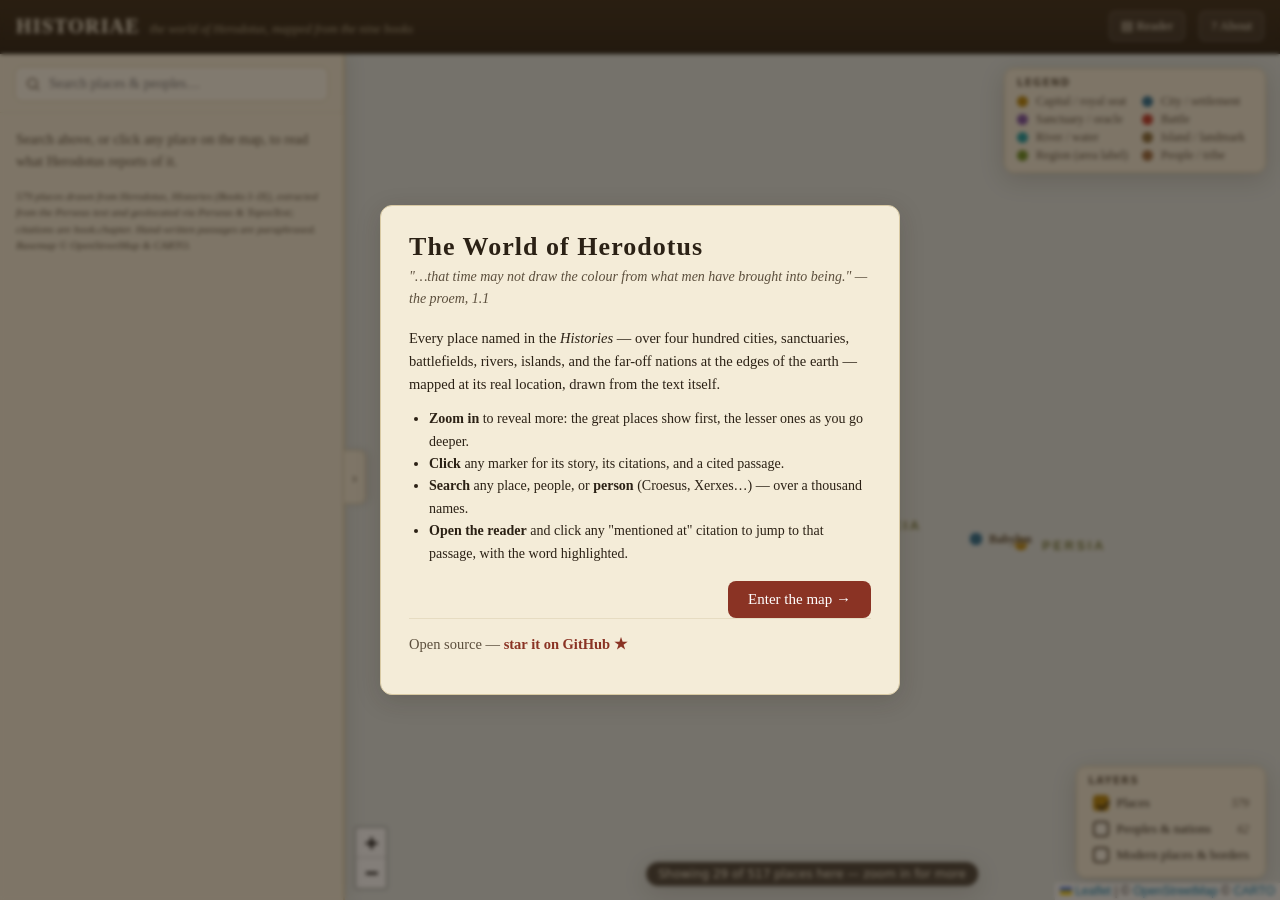
==== commit 128a3b8f: "Fix mis-geocoded pins; drop persons mistagged as places Perseus' Getty geocoding pinned many ancient" ====
--- a/index.html
+++ b/index.html
@@ -840,14 +840,19 @@
 }
 #suggest.open { display: block; }
 .sug {
-  padding: 8px 12px; cursor: pointer; display: flex; align-items: center; gap: 9px;
+  padding: 8px 12px; cursor: pointer; display: flex; flex-direction: column;
   border-bottom: 1px solid #f0ead9; font-size: 13.5px;
 }
+.sug-top { display: flex; align-items: center; gap: 9px; }
 .sug:last-child { border-bottom: 0; }
 .sug:hover, .sug.active { background: #f6efdd; }
 .sug .dot { width: 10px; height: 10px; border-radius: 50%; flex: 0 0 auto; }
 .sug .nm { font-weight: 600; }
 .sug .meta { color: var(--ink-soft); font-size: 11.5px; margin-left: auto; font-style: italic; }
+.sug-gloss {
+  color: var(--ink-soft); font-size: 11.5px; line-height: 1.35; margin: 3px 0 0 19px;
+  display: -webkit-box; -webkit-line-clamp: 2; -webkit-box-orient: vertical; overflow: hidden;
+}
 
 /* --- scrolling control area --- */
 #controls { flex: 1; overflow-y: auto; padding: 4px 14px 20px; }
@@ -917,6 +922,13 @@
   padding: 14px 16px 12px; border-bottom: 1px solid var(--edge);
   background: linear-gradient(180deg, var(--parchment-2), var(--parchment));
 }
+.info-back {
+  display: none; align-items: center; gap: 5px; margin: 0 0 8px;
+  background: none; border: none; padding: 0; cursor: pointer;
+  font-family: system-ui, sans-serif; font-size: 12.5px; color: var(--ink-soft);
+}
+.info-back::before { content: "\2190"; font-size: 15px; line-height: 1; }
+.info-back:hover { color: var(--accent); }
 .info-head h2 { margin: 0; font-size: 22px; line-height: 1.15; }
 .placeholder { color: var(--ink-soft); font-size: 14px; line-height: 1.6; }
 .placeholder p { margin: 0 0 14px; }
@@ -933,6 +945,12 @@
 
 .info-body { flex: 1; overflow-y: auto; padding: 16px; }
 .info-body p.blurb { margin: 0 0 16px; font-size: 15px; line-height: 1.6; }
+.info-body .xref {
+  color: inherit; cursor: pointer;
+  text-decoration: underline; text-decoration-thickness: 1px;
+  text-underline-offset: 2px; text-decoration-color: rgba(138, 51, 36, .35);
+}
+.info-body .xref:hover { color: var(--accent); text-decoration-color: var(--accent); }
 blockquote.quote {
   margin: 0 0 14px; padding: 12px 14px 12px 16px;
   border-left: 3px solid var(--gold); background: #fbf6e9; border-radius: 0 8px 8px 0;
@@ -1190,6 +1208,7 @@
       <!-- info sits below the always-visible search bar -->
       <div id="info">
         <div class="info-head" id="info-head">
+          <button id="info-back" class="info-back" type="button" title="Back to the previous entry" aria-label="Back">back</button>
           <h2 id="info-title"></h2>
           <div class="aka" id="info-aka"></div>
           <div class="badges" id="info-badges"></div>
@@ -1392,11 +1411,15 @@
    Places extracted from the Perseus Godley TEI of Herodotus, geocoded
    inline by Perseus + ToposText (CC-BY), ranked by mention frequency,
    merged with hand-authored entries. Regenerate: python3 build_data.py */
-HERODOTUS.places = [{"id":"egypt","name":"Egypt","lat":27.0,"lng":30.0,"cat":"region","mentions":272,"refs":["1.1","1.2","1.5","1.30","1.77","1.93","1.105","1.140","1.182","1.193","1.198","2.1","2.2","2.4","2.5","2.6","2.7","2.8","2.9","2.11","2.12","2.13","2.14","2.15","2.16","2.17","2.18","2.22","2.28","2.31","2.32","2.34","2.35","2.36","2.39","2.42","2.43","2.45","2.49","2.50","2.52","2.55","2.57","2.61","2.62","2.65","2.66","2.71","2.73","2.75","2.79","2.91","2.94","2.96","2.97","2.98","2.99","2.100","2.102","2.104","2.105","2.106","2.107","2.108","2.109","2.113","2.116","2.118","2.119","2.124","2.128","2.129","2.133","2.135","2.136","2.137","2.139","2.140","2.141","2.142","2.144","2.145","2.146","2.147","2.149","2.151","2.152","2.153","2.154","2.157","2.158","2.160","2.161","2.164","2.171","2.177","2.178","2.179","2.180","2.181","3.1","3.3","3.4","3.5","3.6","3.7","3.10","3.11","3.12","3.13","3.14","3.15","3.19","3.27","3.30","3.31","3.34","3.37","3.39","3.42","3.44","3.45","3.47","3.61","3.62","3.63","3.65","3.88","3.91","3.97","3.107","3.126","3.129","3.139","3.140","3.160","4.39","4.41","4.42","4.43","4.47","4.152","4.159","4.165","4.166","4.168","4.180","4.181","4.186","4.200","4.203","4.204","4.205","5.53","7.2","7.4","7.5","7.7","7.8","7.20","7.69","7.70","7.89","7.91","7.181","9.32"],"books":[1,2,3,4,5,7,9],"rank":1,"minZoom":3},{"id":"scythia","name":"Scythia","lat":47.5,"lng":31.01,"cat":"region","region":"Asia","pleiades":"1273","mentions":236,"refs":["1.15","1.73","1.74","1.103","1.104","1.105","1.106","1.130","1.215","2.22","2.103","2.110","2.167","3.134","4.1","4.2","4.3","4.4","4.5","4.6","4.7","4.8","4.10","4.11","4.12","4.13","4.17","4.18","4.19","4.20","4.21","4.22","4.23","4.24","4.27","4.28","4.29","4.30","4.31","4.32","4.33","4.46","4.48","4.49","4.51","4.52","4.53","4.54","4.55","4.56","4.57","4.58","4.59","4.63","4.64","4.66","4.67","4.68","4.71","4.72","4.73","4.75","4.76","4.77","4.78","4.79","4.80","4.81","4.83","4.91","4.97","4.98","4.99","4.100","4.101","4.102","4.105","4.110","4.111","4.113","4.118","4.119","4.120","4.121","4.122","4.124","4.125","4.127","4.128","4.129","4.130","4.132","4.133","4.134","4.135","4.136","4.137","4.139","4.140","4.142","5.24","5.27","6.40","6.41","6.84","7.10A","7.10C","7.18","7.20","7.52","7.59","7.64"],"books":[1,2,3,4,5,6,7],"rank":1,"aka":"Σκυθική","minZoom":3},{"id":"hellas","name":"Hellas","lat":39.0,"lng":22.0,"cat":"region","mentions":227,"refs":["1.1","1.3","1.27","1.29","1.56","1.69","1.92","2.43","2.44","2.50","2.52","2.54","2.56","2.91","2.94","2.104","2.109","2.114","2.135","2.146","2.182","3.6","3.102","3.104","3.106","3.107","3.122","3.130","3.134","3.135","3.136","3.137","3.138","4.76","4.77","4.143","5.92G","5.23","5.32","5.49","5.58","5.88","5.102","6.86A","6.24","6.48","6.49","6.61","6.94","6.98","6.106","6.109","6.122","6.126","6.131","6.138","7.8B","7.9C","7.10B","7.10H","7.1","7.5","7.6","7.7","7.11","7.12","7.13","7.15","7.17","7.18","7.21","7.25","7.32","7.38","7.39","7.46","7.47","7.56","7.57","7.82","7.94","7.99","7.101","7.102","7.105","7.108","7.126","7.131","7.135","7.138","7.139","7.144","7.145","7.147","7.148","7.150","7.152","7.157","7.158","7.159","7.161","7.162","7.168","7.172","7.175","7.176","7.177","7.178","7.196","7.201","7.203","7.209","7.235","7.239","8.60A","8.68A","8.140B","8.3","8.4","8.15","8.18","8.19","8.22","8.30","8.44","8.47","8.57","8.62","8.66","8.72","8.77","8.94","8.100","8.101","8.108","8.109","8.114","8.115","8.116","8.124","8.142","8.144","9.7A","9.7B","9.1","9.2","9.9","9.17","9.29","9.33","9.41","9.42","9.43","9.45","9.60","9.72","9.78","9.82","9.95","9.101","9.114","9.121"],"books":[1,2,3,4,5,6,7,8,9],"rank":1,"minZoom":3},{"id":"athens","name":"Athens","lat":37.9667,"lng":23.7333,"cat":"city","region":"Hellas (Attica)","pleiades":"579885","mentions":149,"refs":["1.60","1.62","1.64","1.98","1.143","1.146","1.147","1.173","2.7","3.160","5.55","5.57","5.61","5.62","5.63","5.64","5.65","5.66","5.70","5.71","5.72","5.76","5.77","5.79","5.81","5.82","5.87","5.91","5.96","5.97","5.113","6.86A","6.34","6.35","6.39","6.41","6.43","6.49","6.57","6.85","6.86","6.94","6.99","6.103","6.106","6.107","6.109","6.115","6.120","6.121","6.123","6.124","6.125","6.128","6.132","6.137","6.139","6.140","7.8B","7.9A","7.10H","7.2","7.5","7.6","7.8","7.32","7.62","7.90","7.95","7.133","7.137","7.138","7.140","7.142","7.157","7.168","7.182","7.189","8.68A","8.68B","8.140A","8.34","8.46","8.48","8.50","8.51","8.54","8.61","8.66","8.67","8.77","8.79","8.93","8.99","8.100","8.102","8.106","8.111","8.118","8.120","8.125","8.136","8.141","9.1","9.3","9.4","9.6","9.8","9.12","9.13","9.17","9.21","9.32","9.45","9.60","9.73","9.99","9.108","9.116"],"books":[1,2,3,5,6,7,8,9],"rank":1,"aka":"Ἀθῆναι · Athína","blurb":"The rising democracy at the story's heart. Cleisthenes' reforms set the tribes in order; Athens burns Sardis, wins at Marathon, is itself sacked by Xerxes, then triumphs at Salamis.","quote":{"text":"Herodotus calls the Athenians the saviours of Hellas — whichever side they joined would prevail; choosing freedom, they turned back the King.","cite":"7.139"},"hand":true,"minZoom":3},{"id":"asia","name":"Asia","lat":43.6811,"lng":87.3311,"cat":"region","pleiades":"915832","mentions":127,"refs":["1.4","1.6","1.15","1.16","1.72","1.79","1.95","1.102","1.103","1.104","1.106","1.107","1.108","1.130","1.143","1.149","1.173","1.177","1.192","1.209","2.16","2.17","2.103","3.56","3.88","3.90","3.94","3.96","3.98","3.115","3.117","3.137","3.138","4.1","4.4","4.11","4.12","4.36","4.40","4.41","4.42","4.44","4.45","4.143","4.198","5.12","5.15","5.17","5.30","5.49","5.50","5.96","5.97","5.119","6.24","6.43","6.45","6.58","6.70","6.116","6.118","6.119","7.9C","7.1","7.11","7.20","7.21","7.23","7.25","7.33","7.70","7.73","7.75","7.93","7.107","7.135","7.137","7.141","7.145","7.146","7.157","7.174","7.184","7.185","8.109","8.118","8.119","8.126","8.130","8.136","9.89","9.116","9.122"],"books":[1,2,3,4,5,6,7,8,9],"rank":1,"minZoom":3},{"id":"sardis","name":"Sardis","lat":38.475,"lng":28.0167,"cat":"capital","region":"Lydia","pleiades":"550867","mentions":122,"refs":["1.7","1.15","1.19","1.22","1.27","1.29","1.30","1.35","1.43","1.47","1.48","1.69","1.70","1.73","1.77","1.78","1.79","1.80","1.81","1.84","1.86","1.91","1.152","1.153","1.154","1.155","1.156","1.157","2.106","3.5","3.48","3.49","3.120","3.126","3.128","3.129","4.45","5.11","5.12","5.13","5.23","5.24","5.25","5.31","5.52","5.53","5.54","5.73","5.96","5.99","5.100","5.101","5.102","5.103","5.105","5.106","5.108","5.116","5.122","5.123","6.1","6.4","6.5","6.30","6.42","6.101","6.125","7.8B","7.1","7.6","7.11","7.26","7.31","7.32","7.37","7.41","7.43","7.57","7.88","7.133","7.145","7.146","8.105","8.106","8.117","9.3","9.107","9.108"],"books":[1,2,3,4,5,6,7,8,9],"rank":1,"aka":"Σάρδις — Lydian capital","blurb":"Croesus' golden capital below Mt. Tmolus, taken by Cyrus and made the seat of Persian power in the west. Burned in the Ionian Revolt — the spark that drew Persia toward Greece.","quote":{"text":"Solon warned rich Croesus here to 'count no man happy until he is dead' — a saying he understood only on the pyre.","cite":"1.32"},"hand":true,"minZoom":3},{"id":"sparta","name":"Sparta","lat":37.0667,"lng":22.4417,"cat":"city","region":"Hellas (Laconia)","mentions":106,"refs":["1.65","1.68","1.69","1.70","1.82","1.141","1.152","2.113","3.46","3.55","3.148","4.87","4.147","5.92A","5.39","5.40","5.48","5.49","5.50","5.51","5.55","5.65","5.75","5.76","5.90","5.97","6.86A","6.86B","6.86D","6.49","6.50","6.51","6.57","6.61","6.63","6.65","6.67","6.68","6.70","6.71","6.72","6.74","6.75","6.81","6.84","6.85","6.105","6.106","6.120","7.3","7.101","7.133","7.134","7.136","7.137","7.169","7.204","7.206","7.209","7.220","7.224","7.228","7.229","7.230","7.232","7.234","8.114","8.124","8.131","8.132","8.142","8.144","9.11","9.12","9.35","9.53","9.70","9.73","9.76"],"books":[1,2,3,4,5,6,7,8,9],"rank":1,"aka":"Λακεδαίμων · Lacedaemon","blurb":"The pre-eminent land power of Greece, ruled by two kings at once and bound by iron custom. Leonidas leads the stand at Thermopylae; Pausanias commands at Plataea.","quote":{"text":"To Xerxes' demand for earth and water the Spartans answered by throwing his heralds down a well — 'take your earth and water there.'","cite":"7.133"},"hand":true,"minZoom":3},{"id":"libya","name":"Libya","lat":25.0,"lng":17.0,"cat":"region","region":"Libya","pleiades":"716588","mentions":100,"refs":["1.46","2.8","2.12","2.15","2.16","2.17","2.18","2.20","2.22","2.24","2.25","2.26","2.30","2.32","2.33","2.34","2.54","2.55","2.56","2.65","2.91","2.119","3.17","3.91","3.96","3.115","4.29","4.41","4.42","4.43","4.44","4.45","4.145","4.150","4.151","4.153","4.155","4.156","4.157","4.159","4.160","4.167","4.175","4.179","4.185","4.189","4.191","4.192","4.193","4.196","4.197","4.198","4.199","4.204","5.42","5.43","5.53","7.70"],"books":[1,2,3,4,5,7],"rank":1,"aka":"Λιβύη","minZoom":3},{"id":"delphi","name":"Delphi","lat":38.4917,"lng":22.5167,"cat":"sanctuary","region":"Hellas (Phocis)","mentions":88,"refs":["1.14","1.19","1.25","1.31","1.46","1.47","1.48","1.49","1.50","1.51","1.52","1.65","1.66","1.67","1.85","1.90","1.92","1.167","1.174","2.135","2.180","3.57","4.15","4.150","4.151","4.155","4.156","4.157","4.161","4.162","4.163","4.179","5.92B","5.92E","5.42","5.43","5.62","5.63","5.67","5.79","5.82","5.89","6.86C","6.19","6.27","6.34","6.35","6.52","6.57","6.66","6.70","6.76","6.135","6.139","7.111","7.132","7.139","7.140","7.142","7.148","7.163","7.165","7.169","7.239","8.27","8.35","8.82","8.114","8.121","8.122","9.33","9.42","9.43","9.81","9.93"],"books":[1,2,3,4,5,6,7,8,9],"rank":1,"aka":"Δελφοί — Oracle of Apollo","blurb":"The navel of the Greek world, whose ambiguous oracle steers the whole history. Croesus tests it, then is ruined by it; Athens is told to trust its 'wooden walls.'","quote":{"text":"'If Croesus crosses the Halys he will destroy a great empire.' He crossed — and destroyed his own.","cite":"1.53"},"hand":true,"minZoom":3},{"id":"phoenicia","name":"Phoenicia","lat":33.5,"lng":35.4,"cat":"region","region":"Lebanon","pleiades":"678334","mentions":88,"refs":["1.1","1.2","1.5","1.105","1.143","2.32","2.44","2.49","2.54","2.56","2.79","2.104","2.112","2.116","3.5","3.6","3.19","3.37","3.91","3.107","3.111","3.136","4.38","4.39","4.42","4.44","4.45","4.147","4.197","5.46","5.57","5.58","5.108","5.109","5.112","6.3","6.6","6.17","6.25","6.28","6.33","6.34","6.41","6.47","6.104","7.23","7.25","7.34","7.44","7.89","7.96","7.165","7.167","7.197","8.85","8.90","8.100","9.96"],"books":[1,2,3,4,5,6,7,8,9],"rank":1,"aka":"Φοινική","minZoom":3},{"id":"miletus","name":"Miletus","lat":37.5,"lng":27.3,"cat":"city","region":"Ionia","pleiades":"599799","mentions":85,"refs":["1.15","1.17","1.18","1.19","1.20","1.21","1.22","1.74","1.75","1.142","1.146","1.157","1.170","2.159","4.137","4.138","5.92F","5.11","5.24","5.28","5.29","5.30","5.32","5.33","5.35","5.36","5.37","5.38","5.49","5.54","5.65","5.98","5.99","5.106","5.124","5.125","5.126","6.86A","6.86B","6.1","6.5","6.6","6.7","6.9","6.10","6.13","6.18","6.19","6.21","6.22","6.25","6.26","6.28","6.31","6.46","7.10C","9.97"],"books":[1,2,4,5,6,7,9],"rank":1,"aka":"Μίλητος","blurb":"Greatest of the Ionian cities, home of Thales and Hecataeus. Its tyrant Aristagoras raised the Ionian Revolt; when it failed, Persia razed the city and its fall was mourned on the Athenian stage.","quote":{"text":"When Phrynichus staged 'The Capture of Miletus' the Athenians wept and fined him — for reminding them of their own kin's misfortunes.","cite":"6.21"},"hand":true,"minZoom":3},{"id":"hellespont","name":"Hellespont","lat":40.2,"lng":26.4,"cat":"river","region":"Thrace","pleiades":"501434","mentions":80,"refs":["1.57","3.90","4.38","4.76","4.85","4.86","4.89","4.95","4.137","4.138","4.144","5.1","5.11","5.13","5.14","5.23","5.33","5.91","5.103","5.117","5.122","6.26","6.33","6.43","6.95","6.140","7.8B","7.10B","7.6","7.33","7.35","7.36","7.45","7.54","7.56","7.58","7.78","7.95","7.106","7.137","7.147","7.157","7.163","8.51","8.87","8.97","8.107","8.108","8.109","8.110","8.111","8.115","8.118","8.120","9.4","9.66","9.98","9.101","9.106","9.114","9.115"],"books":[1,3,4,5,6,7,8,9],"rank":1,"aka":"Ἑλλήσποντός","minZoom":3},{"id":"persia","name":"Persia","lat":32.0,"lng":53.0,"cat":"region","mentions":72,"refs":["1.123","1.125","1.126","1.207","1.208","1.209","1.211","2.167","3.1","3.4","3.30","3.31","3.34","3.65","3.66","3.69","3.72","3.74","3.75","3.77","3.81","3.83","3.87","3.88","3.89","3.117","3.137","3.157","4.39","4.91","5.18","5.20","5.36","5.96","5.97","6.24","6.30","6.43","7.8A","7.10C","7.10H","7.3","7.6","7.29","7.41","7.50","7.51","7.53","7.106","7.107","7.117","8.97","8.98","8.119","9.24","9.81","9.96","9.107","9.109","9.111"],"books":[1,2,3,4,5,6,7,8,9],"rank":1,"minZoom":3},{"id":"nile","name":"Nile","lat":30.166,"lng":31.1,"cat":"river","mentions":72,"refs":["1.193","2.4","2.10","2.11","2.13","2.15","2.16","2.17","2.18","2.19","2.20","2.22","2.24","2.25","2.26","2.28","2.29","2.31","2.32","2.33","2.34","2.35","2.72","2.90","2.93","2.97","2.99","2.108","2.111","2.113","2.124","2.127","2.138","2.149","2.150","2.154","2.155","2.158","2.179","3.10","4.39","4.42","4.50","4.53"],"books":[1,2,3,4],"rank":1,"minZoom":3},{"id":"samos","name":"Samos","lat":37.75,"lng":26.8,"cat":"city","region":"Ionian islands","pleiades":"599925","mentions":71,"refs":["1.51","1.70","1.142","1.148","2.135","2.148","2.182","3.39","3.40","3.41","3.43","3.44","3.45","3.47","3.48","3.49","3.54","3.55","3.56","3.59","3.60","3.120","3.121","3.122","3.131","3.139","3.140","3.142","3.143","3.144","3.146","3.148","3.149","3.150","4.43","4.87","4.95","4.138","4.162","4.163","4.164","5.27","6.13","6.14","6.25","6.95","8.85","8.130","8.132","9.90","9.96","9.106"],"books":[1,2,3,4,5,6,8,9],"rank":1,"aka":"Σάμος","blurb":"Island of the tyrant Polycrates, whose unbroken luck frightened his allies. He threw his most precious ring into the sea to court misfortune — and a fisherman brought it back inside a fish.","quote":{"text":"Amasis broke off his friendship with Polycrates, unwilling to grieve later for a friend whom fortune favoured too much.","cite":"3.43"},"hand":true,"minZoom":3},{"id":"corinth","name":"Corinth","lat":37.9083,"lng":22.9083,"cat":"city","region":"Hellas (Isthmus)","mentions":67,"refs":["1.14","1.23","1.24","1.50","1.51","2.167","3.48","3.49","3.50","3.52","3.53","4.162","5.92B","5.92D","5.92E","5.92F","5.92G","5.75","5.93","6.89","6.108","6.128","7.154","7.195","7.202","8.1","8.21","8.43","8.45","8.61","8.72","8.79","8.94","9.28","9.31","9.69","9.88","9.95","9.102","9.105"],"books":[1,2,3,4,5,6,7,8,9],"rank":1,"aka":"Κόρινθος","blurb":"Wealthy trading city astride the Isthmus, once ruled by the tyrant Periander. Its admiral Adeimantus quarrels with Themistocles on the eve of Salamis.","quote":{"text":"Periander, one of the Seven Sages, is also the tyrant who sent to the oracle of the dead to question his murdered wife.","cite":"5.92"},"hand":true,"minZoom":3},{"id":"europe","name":"Europe","lat":42.5,"lng":27.5,"cat":"region","mentions":60,"refs":["1.4","1.103","1.209","2.16","2.26","2.33","2.44","2.103","3.96","3.115","3.116","4.33","4.36","4.42","4.45","4.49","4.89","4.143","4.198","5.1","5.12","5.16","6.33","6.43","7.8B","7.8C","7.10B","7.5","7.9","7.20","7.33","7.50","7.54","7.56","7.73","7.126","7.148","7.172","7.174","7.185","8.51","8.97","8.108","8.109","9.14"],"books":[1,2,3,4,5,6,7,8,9],"rank":1,"minZoom":3},{"id":"ionia","name":"Ionia","lat":38.2991,"lng":26.8016,"cat":"region","mentions":58,"refs":["1.6","1.91","1.142","1.152","1.162","1.163","1.169","1.170","1.171","1.174","2.106","3.39","3.122","4.98","4.137","4.138","5.28","5.30","5.31","5.37","5.65","5.98","5.106","5.108","5.109","5.115","5.123","5.124","6.86A","6.3","6.7","6.9","6.11","6.17","6.22","6.28","6.33","6.43","6.95","8.22","8.109","8.130","8.132","9.90","9.96","9.98","9.104","9.106"],"books":[1,2,3,4,5,6,8,9],"rank":1,"minZoom":3},{"id":"peloponnese","name":"Peloponnese","lat":37.5,"lng":22.0,"cat":"region","region":"Peloponnese","pleiades":"570577","mentions":58,"refs":["1.56","1.61","1.68","1.145","2.171","3.56","3.59","4.148","4.179","5.42","5.74","5.76","6.86A","6.127","7.94","7.147","7.163","7.168","7.207","7.228","7.235","7.236","8.60A","8.60B","8.68B","8.31","8.40","8.43","8.44","8.49","8.50","8.57","8.65","8.70","8.71","8.73","8.74","8.79","8.100","8.101","8.113","8.141","9.9","9.26","9.27","9.39","9.50"],"books":[1,2,3,4,5,6,7,8,9],"rank":1,"aka":"Πελοπόννησος","minZoom":3},{"id":"salamis","name":"Salamis (Attica)","lat":37.952,"lng":23.5408,"cat":"battle","region":"Saronic Gulf","pleiades":"580100","mentions":58,"refs":["7.141","7.142","7.143","7.166","7.168","8.60A","8.60B","8.60C","8.11","8.40","8.41","8.42","8.44","8.46","8.49","8.51","8.56","8.57","8.60","8.64","8.65","8.70","8.74","8.76","8.78","8.82","8.86","8.89","8.90","8.94","8.95","8.96","8.97","8.121","8.122","8.124","8.126","8.130","9.3","9.4","9.5","9.6","9.19"],"books":[7,8,9],"rank":1,"aka":"Σαλαμίς — sea-battle, 480 BC","blurb":"In these narrow straits Themistocles lured the vast Persian fleet into water where numbers could not tell. Xerxes watched from a throne on the shore as his ships were wrecked.","quote":{"text":"The Greeks fought in order and kept their line; the barbarians neither kept formation nor did anything with sense.","cite":"8.86"},"hand":true,"minZoom":3},{"id":"attica","name":"Attica","lat":38.83,"lng":23.5,"cat":"region","mentions":57,"refs":["1.60","1.62","4.99","5.63","5.64","5.65","5.74","5.76","5.81","5.87","5.89","6.73","6.102","6.120","6.137","6.138","6.139","6.140","7.10B","7.137","7.143","7.144","8.60C","8.40","8.49","8.50","8.51","8.53","8.65","8.87","8.96","8.110","8.144","9.7B","9.3","9.4","9.6","9.8","9.12","9.13","9.27","9.73","9.99"],"books":[1,4,5,6,7,8,9],"rank":1,"minZoom":3},{"id":"thessaly","name":"Thessaly","lat":39.5,"lng":22.25,"cat":"region","mentions":53,"refs":["3.96","4.145","5.64","6.72","6.74","6.127","7.6","7.108","7.128","7.129","7.130","7.132","7.172","7.173","7.174","7.175","7.176","7.182","7.196","7.198","7.208","7.213","7.232","8.113","8.114","8.115","8.126","8.129","8.131","8.133","8.135","9.1","9.31","9.77","9.89"],"books":[3,4,5,6,7,8,9],"rank":1,"minZoom":3},{"id":"boeotia","name":"Boeotia","lat":38.3169,"lng":23.1349,"cat":"region","mentions":53,"refs":["1.92","2.49","4.178","5.43","5.57","5.59","5.61","5.74","5.77","5.81","5.89","5.91","6.34","6.108","7.132","7.202","8.34","8.38","8.40","8.44","8.50","8.66","8.113","8.144","9.7B","9.2","9.6","9.13","9.15","9.17","9.19","9.24","9.31","9.39","9.46","9.47","9.67","9.87","9.100"],"books":[1,2,4,5,6,7,8,9],"rank":1,"minZoom":3},{"id":"phocis","name":"Phocis","lat":38.5557,"lng":22.6866,"cat":"region","mentions":52,"refs":["1.46","6.34","7.176","7.203","7.207","7.212","7.215","7.217","7.218","8.27","8.28","8.29","8.30","8.31","8.32","8.33","8.35","8.134","9.17","9.18","9.31","9.66","9.89"],"books":[1,6,7,8,9],"rank":1,"minZoom":3},{"id":"ppl-scythians","name":"Scythians","lat":49,"lng":34,"cat":"people","blurb":"The nomads of the northern steppe: no cities, no forts, their homes on wagons, their food the milk of mares. Because they carry all they have with them, no invader can catch or corner them.","quote":{"text":"They have contrived that none who attacks them can escape, and none can catch them unless they choose — a people without towns, carrying their houses with them.","cite":"4.46"},"books":[4],"refs":[],"mentions":50,"rank":1,"minZoom":3,"hand":true},{"id":"ppl-massagetae","name":"Massagetae","lat":44,"lng":58.5,"cat":"people","blurb":"A fierce people east of the Caspian, ruled by Queen Tomyris. They drink no wine, worship only the sun, and to them Cyrus the Great lost both his last battle and his head.","quote":{"text":"Tomyris filled a skin with blood and plunged Cyrus' head into it: 'You thirsted for blood; now drink your fill.'","cite":"1.214"},"books":[1],"refs":[],"mentions":50,"rank":1,"minZoom":3,"hand":true},{"id":"ppl-persians","name":"Persians","lat":30,"lng":53,"cat":"people","blurb":"The ruling people of the empire, quick to adopt foreign customs. They teach their sons three things only, and hold no disgrace worse than the lie.","quote":{"text":"They train their boys from five to twenty in three things alone: to ride, to draw the bow, and to speak the truth.","cite":"1.136"},"books":[1,3],"refs":[],"mentions":50,"rank":1,"minZoom":3,"hand":true},{"id":"ppl-medes","name":"Medes","lat":35.5,"lng":49,"cat":"people","blurb":"The people who first threw off Assyria and built an empire, until Cyrus turned the tables and made master into subject. Their dress and cavalry the Persians took for their own.","quote":{"text":"The Medes were the first to revolt from the Assyrians and win their freedom, and their example fired the other nations.","cite":"1.95"},"books":[1],"refs":[],"mentions":50,"rank":1,"minZoom":3,"hand":true},{"id":"ppl-lydians","name":"Lydians","lat":38.6,"lng":28.2,"cat":"people","blurb":"The people of Croesus, much like the Greeks in their ways — and, Herodotus says, the first men ever to strike coined money and to keep retail shops.","quote":{"text":"The Lydians were the first men we know to coin gold and silver money, and the first to become retail traders.","cite":"1.94"},"books":[1],"refs":[],"mentions":50,"rank":1,"minZoom":3,"hand":true},{"id":"ppl-egyptians","name":"Egyptians","lat":26.5,"lng":31.5,"cat":"people","blurb":"The most god-fearing and, they claim, the oldest of peoples — who in their manners and customs seem to have reversed the common practice of mankind.","quote":{"text":"Just as their climate and river are unlike all others, so in most of their manners and customs the Egyptians have reversed the common practice of the world.","cite":"2.35"},"books":[2],"refs":[],"mentions":50,"rank":1,"minZoom":3,"hand":true},{"id":"ppl-ethiopians","name":"Ethiopians","lat":18,"lng":32.5,"cat":"people","blurb":"The 'long-lived' people at the southern edge of the world, said to be the tallest and handsomest of men. Cambyses' army marched against them and starved before it ever arrived.","quote":{"text":"The Ethiopians are said to be the tallest and most beautiful of all men, and to live to a hundred and twenty years and more.","cite":"3.23"},"books":[3],"refs":[],"mentions":50,"rank":1,"minZoom":3,"hand":true},{"id":"ppl-libyans","name":"Libyans","lat":30.5,"lng":17,"cat":"people","blurb":"The many tribes strung along the North African coast and inland — some nomads following their herds, whom Herodotus catalogues nation by nation from Egypt to the Atlas.","quote":{"text":"The nomad Libyans bury their dead as the Greeks do, and hold the land the healthiest in the world for its lack of change in the seasons.","cite":"4.187"},"books":[4],"refs":[],"mentions":50,"rank":1,"minZoom":3,"hand":true},{"id":"ppl-thracians","name":"Thracians","lat":42,"lng":25.5,"cat":"people","blurb":"The most numerous nation on earth after the Indians, Herodotus says — and the most formidable, were they not hopelessly divided. Ungoverned, they can never be strong.","quote":{"text":"If the Thracians were ruled by one man, or of one mind, they would be invincible and by far the mightiest of nations.","cite":"5.3"},"books":[5],"refs":[],"mentions":50,"rank":1,"minZoom":3,"hand":true},{"id":"ppl-getae","name":"Getae","lat":44,"lng":27,"cat":"people","blurb":"The bravest and most just of the Thracians, who believe they do not die but go to the god Zalmoxis. Every four years they send him a messenger — hurled onto the points of spears.","quote":{"text":"They call themselves 'immortalizing,' holding that the dead do not perish but go to the god Zalmoxis.","cite":"4.94"},"books":[4],"refs":[],"mentions":50,"rank":1,"minZoom":3,"hand":true},{"id":"ppl-indians","name":"Indians","lat":28,"lng":72,"cat":"people","blurb":"The most populous nation known, made of many tribes with strange and opposite ways — some eating no living thing, others eating their own aged kin. From India comes gold dug up by monstrous ants.","quote":{"text":"In the Indian desert live ants smaller than dogs but bigger than foxes, which throw up sand full of gold as they burrow.","cite":"3.102"},"books":[3],"refs":[],"mentions":50,"rank":1,"minZoom":3,"hand":true},{"id":"ppl-arabians","name":"Arabians","lat":23,"lng":45,"cat":"people","blurb":"The only land that yields frankincense, myrrh, cassia and cinnamon — spices, Herodotus reports, guarded by winged serpents and gathered only by strange and perilous shifts.","quote":{"text":"Winged serpents guard the frankincense trees, and are driven off only by the smoke of burning storax.","cite":"3.107"},"books":[3],"refs":[],"mentions":50,"rank":1,"minZoom":3,"hand":true},{"id":"ppl-phoenicians","name":"Phoenicians","lat":34,"lng":35.4,"cat":"people","blurb":"The great seafarers and traders of the Levant, who Herodotus says came originally from the Red Sea. From them the Greeks received their letters — the 'Phoenician characters.'","quote":{"text":"The Phoenicians who came with Cadmus brought many arts into Greece, and above all letters, which the Greeks had not had before.","cite":"5.58"},"books":[1,2,5],"refs":[],"mentions":50,"rank":1,"minZoom":3,"hand":true},{"id":"ppl-babylonians-assyrians","name":"Babylonians / Assyrians","lat":33,"lng":44.5,"cat":"people","blurb":"The people of the great river-plain, whom Herodotus describes with equal wonder and disapproval — praising their wisest custom, the marriage-auction, and deploring their strangest.","quote":{"text":"Their wisest custom, in my judgement, was this: in every village they auctioned the marriageable girls once a year, the fair ones dowering the plain.","cite":"1.196"},"books":[1],"refs":[],"mentions":50,"rank":1,"minZoom":3,"hand":true},{"id":"ppl-sauromatae","name":"Sauromatae","lat":48.5,"lng":45.5,"cat":"people","blurb":"A people east of the Don, born (the story goes) of Scythian men and Amazon women. Their women ride, hunt and go to war like the men, and none may marry until she has killed an enemy.","quote":{"text":"Their women ride to the hunt and to war as the men do; no girl weds until she has slain a man of the enemy.","cite":"4.117"},"books":[4],"refs":[],"mentions":50,"rank":1,"minZoom":3,"hand":true},{"id":"ppl-garamantes","name":"Garamantes","lat":26.4,"lng":13,"cat":"people","blurb":"A great nation of the inner Libyan desert who spread earth over the salt to sow crops, and who hunt the 'cave-dwelling Ethiopians' from four-horse chariots.","quote":{"text":"The Garamantes hunt the cave-dwelling Ethiopians in four-horse chariots, for those are the swiftest-footed of all men of whom we hear.","cite":"4.183"},"books":[4],"refs":[],"mentions":50,"rank":1,"minZoom":3,"hand":true},{"id":"ppl-nasamones","name":"Nasamones","lat":30.5,"lng":19.5,"cat":"people","blurb":"A Libyan people of the Syrtis, whose bold young men once crossed the whole desert to the south-west and reached a great river of crocodiles running east — the first hint of the Niger, or the Nile's course.","quote":{"text":"They came to a city by a great river running from west to east, full of crocodiles; and its people were small, dark men.","cite":"2.32"},"books":[2,4],"refs":[],"mentions":50,"rank":1,"minZoom":3,"hand":true},{"id":"ppl-neuri","name":"Neuri","lat":50.5,"lng":27,"cat":"people","blurb":"A people beyond Scythia of whom the Scythians told a strange thing: that once every year each of the Neuri becomes a wolf for a few days, and then a man again.","quote":{"text":"It seems these people are wizards; for the Scythians say each Neurian turns into a wolf once a year, then back into a man.","cite":"4.105"},"books":[4],"refs":[],"mentions":50,"rank":1,"minZoom":3,"hand":true},{"id":"ppl-androphagi","name":"Androphagi","lat":53,"lng":33,"cat":"people","blurb":"The 'man-eaters' of the far north, of all men the most savage, who keep no law and no justice — the human edge of the knowable world.","quote":{"text":"The Androphagi have the most savage customs of all men: they keep no justice and use no law of any kind.","cite":"4.106"},"books":[4],"refs":[],"mentions":50,"rank":1,"minZoom":3,"hand":true},{"id":"aegina","name":"Aegina","lat":37.75,"lng":23.433,"cat":"city","mentions":48,"refs":["3.59","3.131","4.152","5.81","5.84","5.85","5.86","5.87","5.89","6.35","6.50","6.61","6.73","6.85","6.88","6.89","6.90","6.91","6.92","6.94","7.144","7.147","8.60A","8.60C","8.41","8.64","8.79","8.81","8.83","8.84","8.92","8.131","8.132","9.75","9.76","9.78","9.79"],"books":[3,4,5,6,7,8,9],"rank":1,"minZoom":3},{"id":"lacedaemon","name":"Lacedaemon","lat":37.83,"lng":22.416,"cat":"city","mentions":46,"refs":["1.67","1.174","2.117","3.45","3.56","3.148","4.145","4.147","5.38","5.48","5.75","5.90","5.96","5.97","6.86A","6.56","6.58","6.70","7.10H","7.32","7.153","7.220","7.231","7.234","7.239","8.124","8.125","9.6","9.7","9.12","9.26","9.27","9.29","9.37","9.48","9.59","9.63"],"books":[1,2,3,4,5,6,7,8,9],"rank":1,"minZoom":3},{"id":"memphis","name":"Memphis","lat":29.85,"lng":31.25,"cat":"city","region":"Egypt (Lower)","pleiades":"736963","mentions":43,"refs":["2.2","2.3","2.8","2.10","2.12","2.13","2.14","2.38","2.97","2.99","2.112","2.114","2.115","2.119","2.150","2.153","2.154","2.158","2.175","2.176","3.6","3.13","3.14","3.16","3.25","3.27","3.37","3.91","3.139","4.181"],"books":[2,3,4],"rank":1,"aka":"Μέμφις","blurb":"The great city at the junction of Upper and Lower Egypt, where Herodotus questioned the priests. Here Cambyses, having conquered Egypt, is said to have stabbed the sacred Apis bull in his madness.","quote":{"text":"Cambyses, mocking the Egyptians' joy at the new Apis, ran the bull through the thigh — and thereafter, the Egyptians say, was utterly mad.","cite":"3.29"},"hand":true,"minZoom":3},{"id":"babylon","name":"Babylon","lat":32.55,"lng":44.4,"cat":"city","region":"Mesopotamia","pleiades":"893951","mentions":42,"refs":["1.93","1.106","1.153","1.178","1.179","1.184","1.185","1.187","1.189","1.190","1.191","1.192","1.193","1.194","1.196","3.92","3.151","3.152","3.153","3.154","3.155","3.156","3.157","3.159","3.160","4.1","4.198","7.62","7.139"],"books":[1,3,4,7],"rank":1,"aka":"Βαβυλών","blurb":"The vast square city on the Euphrates, its walls so wide a four-horse chariot could turn atop them. Cyrus took it by diverting the river; it revolted under Darius and was retaken by the ruse of Zopyrus.","quote":{"text":"Babylon so far surpasses every city we know in splendour that Herodotus pauses to describe its walls, its river, and its strange customs at length.","cite":"1.178"},"hand":true,"minZoom":3},{"id":"susa","name":"Susa","lat":32.2,"lng":48.333,"cat":"capital","region":"Persia (Elam)","pleiades":"912936","mentions":42,"refs":["1.188","3.30","3.64","3.65","3.70","3.91","3.129","3.132","3.140","4.83","4.85","5.24","5.25","5.30","5.32","5.35","5.49","5.52","5.53","5.54","5.107","6.1","6.20","6.30","6.119","7.3","7.6","7.53","7.135","7.136","7.151","7.152","7.239","8.54","8.99","9.108"],"books":[1,3,4,5,6,7,8,9],"rank":1,"aka":"Σοῦσα — the King's seat","blurb":"The administrative heart of the Persian Empire and terminus of the Royal Road. From here Darius and Xerxes send out their armies, and here the King's word becomes the world's.","quote":{"text":"From Sardis to Susa the Royal Road runs 111 stations and 90 days' journey; nothing mortal travels faster than the King's couriers.","cite":"5.52 / 8.98"},"hand":true,"minZoom":3},{"id":"pontus","name":"Pontus","lat":42.0,"lng":38.0,"cat":"river","region":"Pontus","pleiades":"1224","mentions":39,"refs":["1.6","1.72","1.76","1.110","2.33","2.34","3.93","4.8","4.10","4.17","4.24","4.37","4.38","4.46","4.81","4.85","4.86","4.87","4.89","4.90","4.95","4.99","6.5","6.26","6.33","7.36","7.55","7.95","7.147"],"books":[1,2,3,4,6,7],"rank":2,"aka":"Πόντος","minZoom":5},{"id":"artemisium","name":"Artemisium","lat":39.0083,"lng":23.2417,"cat":"battle","region":"North Euboea","pleiades":"599525","mentions":39,"refs":["7.175","7.176","7.177","7.183","7.192","7.194","7.195","8.2","8.4","8.5","8.6","8.8","8.11","8.14","8.16","8.21","8.22","8.23","8.40","8.42","8.43","8.44","8.45","8.46","8.66","8.76","8.82","9.98"],"books":[7,8,9],"rank":2,"aka":"Ἀρτεμίσιον — naval action, 480 BC","blurb":"The cape off northern Euboea where the Greek fleet first fought the Persians at sea, on the same days as Thermopylae, before falling back to Salamis.","quote":{"text":"A great storm off the 'Ovens' wrecked much of the Persian fleet before the fighting even began; the Greeks said Poseidon was their ally.","cite":"8.13"},"hand":true,"minZoom":5},{"id":"cyrene","name":"Cyrene","lat":32.833,"lng":21.866,"cat":"city","region":"Libya (Cyrenaica)","pleiades":"373778","mentions":35,"refs":["2.32","2.33","2.96","2.161","2.181","2.182","3.13","3.91","3.131","4.151","4.152","4.156","4.159","4.161","4.162","4.163","4.164","4.165","4.170","4.171","4.186","4.199","4.203","5.47"],"books":[2,3,4,5],"rank":2,"aka":"Κυρήνη","blurb":"The Greek colony in Libya founded, on Delphi's insistence, by Battus and the men of Thera. Its story — drought, oracle, and a stammering king made ruler of a new land — fills much of Book 4.","quote":{"text":"The Pythia told Battus, who had come to ask about his voice, to found a city in Libya instead — and would not be gainsaid.","cite":"4.155"},"hand":true,"minZoom":5},{"id":"plataea","name":"Plataea","lat":38.2,"lng":23.2667,"cat":"battle","region":"Hellas (Boeotia)","pleiades":"541063","mentions":35,"refs":["4.81","6.108","7.132","7.231","7.233","8.50","9.7","9.15","9.16","9.25","9.30","9.31","9.35","9.36","9.39","9.51","9.52","9.61","9.65","9.70","9.72","9.76","9.78","9.81","9.85","9.86","9.88","9.89","9.90","9.100","9.101"],"books":[4,6,7,8,9],"rank":2,"aka":"Πλάταια — battle, 479 BC","blurb":"The last great land battle, where Pausanias' allied army destroyed Mardonius' host. With Mardonius dead, the Persian invasion of Greece was finished.","quote":{"text":"Pausanias won the fairest victory of all we know — over Mardonius and the flower of the Persian army.","cite":"9.64"},"hand":true,"minZoom":5},{"id":"thessalians","name":"Thessalians","lat":39.4439,"lng":22.2954,"cat":"people","mentions":35,"refs":["5.63","5.94","7.129","7.130","7.132","7.172","7.174","7.176","7.191","7.215","7.233","8.27","8.28","8.29","8.30","8.31","8.32","9.17","9.18","9.31","9.46","9.89"],"books":[5,7,8,9],"rank":2,"minZoom":5},{"id":"thermopylae","name":"Thermopylae","lat":38.8,"lng":22.5583,"cat":"battle","region":"Hellas (Malis)","pleiades":"541140","mentions":34,"refs":["7.175","7.176","7.177","7.184","7.186","7.200","7.201","7.205","7.206","7.207","7.213","7.219","7.233","7.234","8.15","8.21","8.24","8.27","8.66","8.71","9.30","9.71","9.78","9.79"],"books":[7,8,9],"rank":2,"aka":"Θερμοπύλαι — battle, 480 BC","blurb":"The 'Hot Gates,' a narrow pass between mountain and sea. Leonidas and his 300 Spartans, betrayed by the mountain path, die to the last man holding it.","quote":{"text":"Told the Persian arrows would blot out the sun, Dieneces replied: 'Good — then we shall fight in the shade.'","cite":"7.226"},"hand":true,"minZoom":5},{"id":"thebes","name":"Thebes (Egypt)","lat":25.683,"lng":32.666,"cat":"city","region":"Egypt (Upper)","pleiades":"786017","mentions":33,"refs":["1.182","2.3","2.9","2.42","2.54","2.55","2.56","2.57","2.69","2.74","2.143","2.166","2.175","3.10","3.25","3.26","4.181","5.53"],"books":[1,2,3,4,5],"rank":2,"aka":"Θῆβαι — Waset","blurb":"Egypt's ancient religious capital, where the priests showed Herodotus 341 colossal statues of high priests, father to son, as proof of the immense antiquity of their land.","quote":{"text":"The priests reckoned 341 generations of men, and in all that time, they said, no god had ever appeared in human form.","cite":"2.142"},"hand":true,"minZoom":5},{"id":"macedonia","name":"Macedonia","lat":40.7438,"lng":22.0207,"cat":"region","mentions":32,"refs":["5.17","5.20","5.21","5.94","6.44","6.45","7.9A","7.9B","7.25","7.73","7.127","7.128","7.173","7.185","8.34","8.115","8.126","8.127","8.137","8.138","9.31","9.44","9.89"],"books":[5,6,7,8,9],"rank":2,"minZoom":5},{"id":"assyria","name":"Assyria","lat":36.1,"lng":43.2,"cat":"region","region":"Mesopotamia","pleiades":"569131178","mentions":32,"refs":["1.95","1.102","1.103","1.105","1.106","1.131","1.178","1.188","1.192","1.193","1.194","1.196","2.17","2.30","2.141","3.92","3.155","4.39","5.52","5.53","7.9","7.63"],"books":[1,2,3,4,5,7],"rank":2,"minZoom":5},{"id":"argos","name":"Argos","lat":37.6417,"lng":22.7333,"cat":"city","region":"Hellas (Argolis)","pleiades":"570106","mentions":31,"refs":["1.1","1.5","1.31","1.82","5.67","5.89","6.76","6.77","6.80","6.81","6.82","6.83","6.127","7.137","7.145","7.148","7.149","7.150","7.151","7.152","8.137","8.138","9.34"],"books":[1,5,6,7,8,9],"rank":2,"aka":"Ἄργος","blurb":"Ancient rival of Sparta. Bled white by an earlier defeat, Argos sits out the Persian War — demanding joint command as its price for joining, and refused.","quote":{"text":"The Argives said they would rather be subject to the barbarians than yield precedence to the Spartans.","cite":"7.149"},"hand":true,"minZoom":5},{"id":"eretria","name":"Eretria","lat":38.3917,"lng":23.8083,"cat":"city","region":"Central Greece","pleiades":"579925","mentions":31,"refs":["1.61","1.62","5.57","5.99","5.102","6.43","6.94","6.98","6.99","6.100","6.101","6.102","6.106","6.107","6.119","6.127","8.1","8.46","9.28","9.31"],"books":[1,5,6,8,9],"rank":2,"aka":"Ἐρέτρια","minZoom":5},{"id":"sicily","name":"Sicily","lat":37.5,"lng":14.0,"cat":"region","mentions":29,"refs":["1.24","5.43","5.46","6.17","6.22","6.23","6.24","7.145","7.153","7.156","7.157","7.163","7.164","7.165","7.166","7.167","7.168","7.170","7.205","8.3"],"books":[1,5,6,7,8],"rank":2,"minZoom":5},{"id":"aeolia","name":"Aeolia","lat":38.8435,"lng":27.0116,"cat":"region","mentions":27,"refs":["1.6","1.28","1.141","1.149","1.150","1.152","1.157","1.171","2.1","3.90","4.89","4.138","5.94","5.122","5.123","6.8","6.28","6.98","7.9A","7.95","7.194","9.115"],"books":[1,2,3,4,5,6,7,9],"rank":2,"minZoom":5},{"id":"arcadia","name":"Arcadia","lat":37.583,"lng":22.25,"cat":"region","mentions":26,"refs":["1.66","1.67","2.171","4.161","5.49","6.74","6.83","7.90","7.170","7.202","8.26","8.72","8.73","9.27","9.28","9.35"],"books":[1,2,4,5,6,7,8,9],"rank":2,"minZoom":5},{"id":"thebes-2","name":"Thebes (Boeotia)","lat":38.325,"lng":23.3333,"cat":"city","region":"Hellas (Boeotia)","pleiades":"541138","mentions":25,"refs":["1.52","1.92","1.166","4.32","4.149","5.59","6.34","8.134","9.13","9.16","9.17","9.27","9.41","9.43","9.58","9.65","9.66","9.67","9.86","9.87","9.88"],"books":[1,4,5,6,7,8,9],"rank":2,"aka":"Θῆβαι","blurb":"The great Boeotian city that 'medized' — went over to the King. Its cavalry rides with the Persians until the reckoning at nearby Plataea.","quote":{"text":"At Thermopylae the Thebans, Herodotus says, were kept in the line against their will, and deserted to the Persians when they could.","cite":"7.222"},"hand":true,"minZoom":5},{"id":"delos","name":"Delos","lat":37.4,"lng":25.2833,"cat":"sanctuary","region":"Cyclades","pleiades":"599588","mentions":25,"refs":["1.64","2.170","4.33","4.34","4.35","6.97","6.98","6.99","6.118","8.132","8.133","9.90","9.96"],"books":[1,2,4,6,8,9],"rank":2,"aka":"Δῆλος — birthplace of Apollo","blurb":"The sacred island the Persian admiral Datis spared and honoured on his way to Marathon — then it was shaken by the only earthquake Delos ever felt, an omen of the age to come.","quote":{"text":"Delos was moved by an earthquake, the first and last shock down to my time — a sign, men thought, of the evils that were coming.","cite":"6.98"},"hand":true,"minZoom":5},{"id":"cilicia","name":"Cilicia","lat":36.666,"lng":34.333,"cat":"region","mentions":25,"refs":["1.28","1.72","2.17","2.34","3.90","5.49","5.52","5.108","5.118","6.6","6.43","6.95","7.77","7.91","7.98","8.68C","8.100","9.107"],"books":[1,2,3,5,6,7,8,9],"rank":2,"minZoom":5},{"id":"phrygia","name":"Phrygia","lat":37.5,"lng":32.5,"cat":"region","mentions":24,"refs":["1.14","1.28","1.35","1.72","2.2","3.90","5.49","5.52","5.98","5.102","5.118","7.26","7.30","7.31","7.73","7.77","8.136","9.32"],"books":[1,2,3,5,7,8,9],"rank":2,"minZoom":5},{"id":"lesbos","name":"Lesbos","lat":39.166,"lng":26.333,"cat":"landmark","region":"North Aegean","pleiades":"550696","mentions":24,"refs":["1.23","1.24","1.151","1.160","1.202","3.39","4.97","5.26","5.98","6.5","6.8","6.14","6.26","6.27","6.28","6.31","9.106"],"books":[1,3,4,5,6,9],"rank":2,"aka":"Λέσβος","minZoom":5},{"id":"syria","name":"Syria","lat":35.0,"lng":38.0,"cat":"region","mentions":23,"refs":["1.6","1.105","2.11","2.12","2.20","2.106","2.116","2.152","2.157","2.158","3.6","3.62","3.64","3.91","5.57","7.89"],"books":[1,2,3,5,7],"rank":2,"minZoom":5},{"id":"strymon","name":"Strymon","lat":41.8095,"lng":23.1612,"cat":"river","mentions":23,"refs":["1.64","5.1","5.13","5.16","5.17","5.23","5.98","7.24","7.25","7.75","7.107","7.110","7.113","7.114","7.115","8.115","8.118","8.120"],"books":[1,5,7,8],"rank":2,"minZoom":5},{"id":"tegea","name":"Tegea","lat":37.5,"lng":22.4,"cat":"city","region":"Peloponnese","pleiades":"570707","mentions":22,"refs":["1.66","1.67","1.68","6.72","6.105","7.170","7.202","8.124","9.9","9.27","9.28","9.35","9.37","9.59","9.62"],"books":[1,6,7,8,9],"rank":2,"aka":"Τεγέα","minZoom":5},{"id":"euboea","name":"Euboea","lat":38.566,"lng":23.833,"cat":"landmark","mentions":22,"refs":["1.146","4.33","5.31","5.77","6.100","6.127","7.176","7.183","7.189","7.192","8.68A","8.4","8.6","8.7","8.8","8.13","8.14","8.20","8.69","8.86"],"books":[1,4,5,6,7,8],"rank":2,"minZoom":5},{"id":"arabia","name":"Arabia","lat":25.0,"lng":45.0,"cat":"region","mentions":22,"refs":["1.198","2.8","2.11","2.12","2.15","2.30","2.73","2.75","2.141","2.158","3.9","3.30","3.107","3.109","3.111","3.113","4.39"],"books":[1,2,3,4],"rank":2,"minZoom":5},{"id":"chios","name":"Chios","lat":38.366,"lng":26.0,"cat":"landmark","mentions":22,"refs":["1.142","1.160","1.164","1.165","2.178","4.138","5.33","5.34","5.98","6.2","6.5","6.26","6.31","8.105","8.132"],"books":[1,2,4,5,6,8],"rank":2,"minZoom":5},{"id":"cyprus","name":"Cyprus","lat":35.0,"lng":33.0,"cat":"landmark","mentions":21,"refs":["1.105","1.199","2.79","2.182","3.91","4.162","4.164","5.31","5.49","5.104","5.108","5.109","5.113","5.115","7.98"],"books":[1,2,3,4,5,7],"rank":2,"minZoom":5},{"id":"babylonia","name":"Babylonia","lat":31.6283,"lng":45.4954,"cat":"region","region":"Mesopotamia","pleiades":"912816","mentions":21,"refs":["1.77","1.186","1.190","1.191","1.193","1.200","2.109","3.150","3.151","3.152","3.154","3.155","3.156","3.157","3.158","3.159"],"books":[1,2,3],"rank":2,"minZoom":5},{"id":"ephesus","name":"Ephesus","lat":37.916,"lng":27.316,"cat":"city","region":"Ionia","pleiades":"599612","mentions":21,"refs":["1.26","1.92","1.142","1.147","2.10","2.106","2.148","5.54","5.100","5.102","6.16","6.84","8.103","8.105","8.107"],"books":[1,2,5,6,8],"rank":2,"aka":"Ἔφεσος","blurb":"Wealthy Ionian city of the great temple of Artemis, and the western end of the road up-country to Sardis. Croesus, taking the city, dedicated most of its columns.","quote":{"text":"The Ephesians, when besieged by Croesus, dedicated their city to Artemis by tying a rope from the temple to the wall.","cite":"1.26"},"hand":true,"minZoom":5},{"id":"ethiopia","name":"Ethiopia","lat":8.0,"lng":39.0,"cat":"region","mentions":20,"refs":["2.22","2.28","2.29","2.30","2.42","2.110","2.137","2.139","2.146","2.161","3.17","3.20","3.25","3.26","3.114","7.90"],"books":[2,3,7],"rank":2,"minZoom":5},{"id":"abydos","name":"Abydos","lat":40.2,"lng":26.416,"cat":"city","region":"Troad","pleiades":"501325","mentions":20,"refs":["4.138","5.117","6.26","7.33","7.34","7.37","7.43","7.44","7.45","7.95","7.147","7.174","8.117","8.130","9.114"],"books":[4,5,6,7,8,9],"rank":2,"aka":"Ἄβυδος","minZoom":5},{"id":"thera","name":"Thera","lat":36.4,"lng":25.433,"cat":"landmark","region":"Caria","pleiades":"599972","mentions":20,"refs":["4.147","4.148","4.149","4.150","4.151","4.152","4.153","4.154","4.155","4.156","4.164","5.42"],"books":[4,5],"rank":2,"aka":"Θήρα","minZoom":5},{"id":"lemnos","name":"Lemnos","lat":39.916,"lng":25.25,"cat":"landmark","region":"North Aegean","pleiades":"550693","mentions":19,"refs":["4.145","5.26","5.27","6.136","6.137","6.138","6.139","6.140","7.6","8.11","8.73"],"books":[4,5,6,7,8],"rank":2,"aka":"Λήμνος","minZoom":5},{"id":"lydia","name":"Lydia","lat":38.683,"lng":27.516,"cat":"region","mentions":18,"refs":["1.11","1.18","1.47","1.53","1.69","1.79","1.92","1.93","1.94","1.142","2.167","5.52","7.30","7.31","7.42","7.74"],"books":[1,2,5,7],"rank":2,"minZoom":5},{"id":"borysthenes","name":"Borysthenes (Olbia)","lat":46.5942,"lng":31.4125,"cat":"city","region":"Scythia","mentions":18,"refs":["4.5","4.18","4.24","4.47","4.53","4.54","4.55","4.56","4.71","4.78","4.81","4.101"],"books":[4],"rank":2,"aka":"Ὀλβίη — the Dnieper emporium","blurb":"The Greek trading-town at the mouth of the Borysthenes (Dnieper), gateway to the Scythian interior. Here the Scythian king Scyles secretly kept a Greek house — and lost his throne for it.","quote":{"text":"The Borysthenes is the most useful of rivers: sweetest to drink, with the finest pastures and the greatest fish, and salt pans at its mouth.","cite":"4.53"},"hand":true,"minZoom":5},{"id":"asopus","name":"Asopus","lat":36.6845,"lng":22.8426,"cat":"city","region":"Peloponnese","pleiades":"570129","mentions":18,"refs":["7.199","7.200","7.216","7.217","9.15","9.19","9.30","9.36","9.38","9.40","9.43","9.49","9.51","9.59"],"books":[7,9],"rank":2,"aka":"Ἀσωπός","minZoom":5},{"id":"elephantine","name":"Elephantine","lat":24.0848,"lng":32.886,"cat":"city","region":"Egypt (frontier)","pleiades":"786021","mentions":17,"refs":["2.9","2.17","2.18","2.28","2.29","2.30","2.31","2.69","2.175","3.19","3.20"],"books":[2,3],"rank":2,"aka":"Ἐλεφαντίνη","blurb":"Egypt's southern frontier at the First Cataract, the limit of Herodotus' own travels. Beyond it lay only report — of the Nile's unknown springs and the long road to Ethiopia.","quote":{"text":"As far as Elephantine I saw with my own eyes; beyond that I learned by inquiry and hearsay.","cite":"2.29"},"hand":true,"minZoom":5},{"id":"sais","name":"Saïs","lat":30.9666,"lng":30.7693,"cat":"city","region":"Egypt","pleiades":"727217","mentions":17,"refs":["2.28","2.59","2.62","2.130","2.132","2.152","2.163","2.165","2.169","2.170","2.172","2.175","2.176"],"books":[2],"rank":2,"aka":"Σάις","minZoom":5},{"id":"croton","name":"Croton","lat":39.0833,"lng":17.1333,"cat":"city","region":"Magna Graecia","pleiades":"452317","mentions":17,"refs":["3.125","3.129","3.131","3.136","3.137","3.138","5.44","5.47"],"books":[3,5],"rank":2,"aka":"Κρότων","minZoom":5},{"id":"colchis","name":"Colchis (Phasis)","lat":42.12,"lng":42.28,"cat":"landmark","region":"Eastern Black Sea","pleiades":"863770","mentions":17,"refs":["1.2","2.104","2.105","3.97","4.37","4.40","7.79","7.193","7.197"],"books":[1,2,3,4,7],"rank":2,"aka":"Κολχίς","blurb":"The land at the far eastern edge of the Black Sea, mouth of the river Phasis. Seeing the Colchians dark-skinned and circumcised, Herodotus argued they must be descendants of Egyptian soldiers.","quote":{"text":"The Colchians are Egyptians — I judged it myself, for they are dark-skinned and curly-haired, and alone with the Egyptians practise circumcision.","cite":"2.104"},"hand":true,"minZoom":5},{"id":"eleusis","name":"Eleusis","lat":38.0417,"lng":23.5583,"cat":"city","region":"Attica","pleiades":"579920","mentions":16,"refs":["1.30","5.74","5.75","5.76","6.34","6.64","6.75","8.65","8.85","9.19","9.27","9.65"],"books":[1,5,6,8,9],"rank":2,"aka":"Ἐλευσίς","minZoom":5},{"id":"crete","name":"Crete","lat":35.166,"lng":25.0,"cat":"region","region":"Crete","pleiades":"589748","mentions":16,"refs":["1.65","1.172","1.173","3.44","3.59","4.45","4.151","4.154","7.92","7.145","7.170","7.171"],"books":[1,3,4,7],"rank":2,"aka":"Κρήτη","minZoom":5},{"id":"sicyon","name":"Sicyon","lat":37.9833,"lng":22.725,"cat":"city","mentions":16,"refs":["1.145","5.67","6.92","6.126","6.129","6.131","9.28","9.31","9.103","9.105"],"books":[1,5,6,9],"rank":2,"minZoom":5},{"id":"mykale","name":"Mykale","lat":38.1,"lng":26.8667,"cat":"city","mentions":16,"refs":["1.148","6.16","7.80","9.90","9.96","9.97","9.98","9.99","9.100","9.101","9.104","9.107","9.114"],"books":[1,6,7,9],"rank":2,"minZoom":5},{"id":"araxes","name":"Araxes","lat":39.6115,"lng":44.7685,"cat":"river","mentions":16,"refs":["1.201","1.202","1.205","1.206","1.209","1.211","1.216","3.36","4.11"],"books":[1,3,4],"rank":2,"minZoom":5},{"id":"thasos","name":"Thasos","lat":40.783,"lng":24.716,"cat":"city","region":"Macedonia","pleiades":"501634","mentions":16,"refs":["2.44","6.28","6.44","6.46","6.47","7.118","9.75"],"books":[2,6,7,9],"rank":2,"aka":"Θάσος","minZoom":5},{"id":"corcyra","name":"Corcyra","lat":39.633,"lng":19.916,"cat":"city","region":"Ionian Islands","pleiades":"530834","mentions":16,"refs":["3.48","3.49","3.52","3.53","7.145","7.154","7.168"],"books":[3,7],"rank":2,"aka":"Κέρκυρα","minZoom":5},{"id":"red-sea","name":"Red Sea","lat":15.0,"lng":42.0,"cat":"river","mentions":15,"refs":["1.1","1.180","1.189","1.202","2.102","2.158","2.159","3.30","4.39","4.40","4.41","4.42","7.80","7.89"],"books":[1,2,3,4,7],"rank":2,"minZoom":5},{"id":"tanais","name":"Tanaïs","lat":47.1,"lng":39.433,"cat":"city","region":"Pontus","pleiades":"825397","mentions":15,"refs":["4.3","4.12","4.20","4.21","4.47","4.57","4.99","4.100","4.115","4.116","4.120","4.122","4.123"],"books":[4],"rank":2,"minZoom":5},{"id":"italy","name":"Italy","lat":42.833,"lng":12.833,"cat":"region","mentions":14,"refs":["1.24","1.94","1.145","1.167","3.136","3.138","4.15","4.99","5.16","5.43","6.127","8.62"],"books":[1,3,4,5,6,8],"rank":2,"minZoom":5},{"id":"dodona","name":"Dodona","lat":39.55,"lng":20.8,"cat":"city","region":"Epirus","pleiades":"530843","mentions":14,"refs":["1.46","2.52","2.53","2.55","2.57","4.33","9.93"],"books":[1,2,4,9],"rank":2,"aka":"Δωδώνα","minZoom":5},{"id":"naxos","name":"Naxos (the Cyclades)","lat":37.104,"lng":25.483,"cat":"city","region":"Cyclades","pleiades":"462386","mentions":14,"refs":["1.61","1.64","5.28","5.30","5.31","5.33","5.36","5.37","6.95"],"books":[1,5,6],"rank":2,"aka":"Νάξος","blurb":"The prosperous island whose attempted conquest, botched by Aristagoras of Miletus, lit the fuse of the Ionian Revolt against Persia.","quote":{"text":"From this expedition against Naxos, which came to nothing, sprang the beginning of evils for the Greeks.","cite":"5.28"},"hand":true,"minZoom":5},{"id":"sacae","name":"Sacae","lat":39.827,"lng":72.1279,"cat":"people","mentions":14,"refs":["1.153","3.93","6.113","7.9","7.64","7.96","7.184","8.113","9.31","9.71","9.113"],"books":[1,3,6,7,8,9],"rank":2,"minZoom":5},{"id":"bubastis","name":"Bubastis","lat":30.566,"lng":31.516,"cat":"city","region":"Egypt","pleiades":"727088","mentions":14,"refs":["2.59","2.60","2.67","2.137","2.154","2.158","2.166"],"books":[2],"rank":2,"aka":"Βούβαστις","minZoom":5},{"id":"cithaeron","name":"Cithaeron","lat":38.1842,"lng":23.2492,"cat":"landmark","mentions":14,"refs":["6.34","7.141","9.13","9.19","9.25","9.38","9.39","9.51","9.56","9.69"],"books":[6,7,9],"rank":2,"minZoom":5},{"id":"athos","name":"Athos","lat":40.166,"lng":24.316,"cat":"region","region":"Macedonia","pleiades":"501366","mentions":14,"refs":["6.44","6.45","6.95","7.22","7.23","7.37","7.122","7.189"],"books":[6,7],"rank":2,"aka":"Ἄθως","minZoom":5},{"id":"phalerum","name":"Phalerum","lat":37.9373,"lng":23.7062,"cat":"city","region":"Attica","pleiades":"580072","mentions":14,"refs":["5.63","5.81","5.85","6.116","8.66","8.67","8.91","8.92","8.93","8.107","8.108","9.32"],"books":[5,6,8,9],"rank":2,"aka":"Φάληρον","minZoom":5},{"id":"maeander","name":"Maeander","lat":37.466,"lng":27.183,"cat":"river","mentions":13,"refs":["1.18","2.10","2.29","3.122","5.118","5.119","7.26","7.30","7.31"],"books":[1,2,3,5,7],"rank":2,"minZoom":5},{"id":"buto","name":"Buto (Oracle of Leto)","lat":31.2,"lng":30.733,"cat":"sanctuary","region":"Nile Delta","mentions":13,"refs":["2.59","2.63","2.67","2.75","2.83","2.111","2.133","2.152","2.155","2.156","3.64"],"books":[2,3],"rank":2,"aka":"Βουτώ","blurb":"Marsh-city of the oracle Herodotus rated the truest in Egypt, and site of a temple he describes with wonder — a shrine cut from a single block of stone.","quote":{"text":"The oracle of Leto at Buto is held by the Egyptians to be the most truthful of all their oracles.","cite":"2.155"},"hand":true,"minZoom":5},{"id":"elis","name":"Elis","lat":37.8833,"lng":21.4,"cat":"city","region":"Peloponnese","pleiades":"570220","mentions":13,"refs":["2.160","4.30","4.148","5.45","6.70","6.127","8.27","8.73","9.35","9.37","9.77"],"books":[2,4,5,6,8,9],"rank":2,"aka":"Ἤλις","minZoom":5},{"id":"barce","name":"Barce","lat":32.5,"lng":20.833,"cat":"city","mentions":13,"refs":["3.13","3.91","4.160","4.164","4.165","4.167","4.171","4.200","4.201","4.203","4.204"],"books":[3,4],"rank":2,"minZoom":5},{"id":"syracuse","name":"Syracuse","lat":37.0667,"lng":15.3,"cat":"city","region":"Sicily","pleiades":"462503","mentions":13,"refs":["3.125","7.154","7.155","7.156","7.157"],"books":[3,7],"rank":2,"aka":"Συράκουσαι","minZoom":5},{"id":"abdera","name":"Abdera","lat":40.9833,"lng":24.9667,"cat":"city","region":"Thrace","pleiades":"501323","mentions":13,"refs":["1.168","6.46","6.47","7.109","7.120","7.126","7.137","8.120"],"books":[1,6,7,8],"rank":2,"aka":"Ἄβδηρα","minZoom":5},{"id":"armenia","name":"Armenia","lat":39.702,"lng":44.298,"cat":"region","region":"Asia","pleiades":"863747","mentions":13,"refs":["1.103","1.180","1.194","3.93","5.49","5.52","7.73"],"books":[1,3,5,7],"rank":2,"aka":"Ἀρμενία","minZoom":5},{"id":"halys","name":"Halys","lat":39.9247,"lng":35.1686,"cat":"river","mentions":12,"refs":["1.6","1.28","1.72","1.75","1.103","1.130","5.52","5.102","7.26"],"books":[1,5,7],"rank":2,"minZoom":5},{"id":"phocaea","name":"Phocaea","lat":38.666,"lng":26.75,"cat":"city","mentions":12,"refs":["1.80","1.142","1.152","1.163","1.164","1.165","2.106","2.178","4.138","6.17"],"books":[1,2,4,6],"rank":2,"minZoom":5},{"id":"byzantium","name":"Byzantium","lat":41.0333,"lng":28.95,"cat":"city","region":"Thrace","pleiades":"520985","mentions":12,"refs":["4.81","4.87","4.138","4.144","5.26","5.103","6.5","6.26","6.33","9.89"],"books":[4,5,6,9],"rank":2,"aka":"Βυζάντιον","minZoom":5},{"id":"trachis","name":"Trachis","lat":38.8,"lng":22.55,"cat":"city","mentions":12,"refs":["7.175","7.176","7.198","7.199","7.201","7.203","8.21","8.31","8.66"],"books":[7,8],"rank":2,"minZoom":5},{"id":"andros","name":"Andros","lat":37.816,"lng":24.9,"cat":"city","region":"Cyclades","pleiades":"589692","mentions":12,"refs":["4.33","5.31","8.66","8.108","8.111","8.112","8.121","9.33"],"books":[4,5,8,9],"rank":2,"aka":"Ἄνδρος","minZoom":5},{"id":"siphnus","name":"Siphnus","lat":36.975,"lng":24.745,"cat":"city","region":"Cyclades","pleiades":"590049","mentions":12,"refs":["3.57","3.58","8.46","8.48"],"books":[3,8],"rank":2,"aka":"Σίφνος","minZoom":5},{"id":"nasamones","name":"Nasamones","lat":30.5684,"lng":18.1255,"cat":"region","mentions":12,"refs":["2.32","2.33","4.172","4.173","4.175","4.182","4.190"],"books":[2,4],"rank":2,"minZoom":5},{"id":"olympia","name":"Olympia","lat":37.65,"lng":21.6333,"cat":"sanctuary","region":"Hellas (Elis)","mentions":11,"refs":["1.59","5.22","5.47","5.71","6.70","6.122","6.125","6.127","7.170","8.134","9.81"],"books":[1,2,5,6,7,8,9],"rank":2,"aka":"Ὀλυμπία","blurb":"Home of the games that measure Greek time. Persian deserters, hearing the prize is only an olive wreath, marvel at men who compete not for money but for honour.","quote":{"text":"'What manner of men are these you have brought us to fight — who contend not for money but for glory?'","cite":"8.26"},"hand":true,"minZoom":5},{"id":"heliopolis","name":"Heliopolis","lat":30.1,"lng":31.333,"cat":"city","region":"Nile Delta","pleiades":"727117","mentions":11,"refs":["2.3","2.7","2.8","2.9","2.59","2.63","2.73"],"books":[2],"rank":2,"aka":"Ἡλίου πόλις — 'City of the Sun'","blurb":"The city whose priests Herodotus judged the most learned in Egypt, and whose reckoning of the year — twelve months of thirty days, plus five — he thought wiser than the Greek calendar.","quote":{"text":"The men of Heliopolis are said to be the most learned in records of the Egyptians.","cite":"2.3"},"hand":true,"minZoom":5},{"id":"sidon","name":"Sidon","lat":33.55,"lng":35.366,"cat":"city","region":"Phoenicia","pleiades":"678393","mentions":11,"refs":["2.116","2.161","3.136","7.44","7.98","7.99","8.67"],"books":[2,3,7,8],"rank":2,"aka":"Σιδών","blurb":"Phoenician city that furnished the finest ships in Xerxes' fleet. In the King's own galley the place of honour went to the Sidonians; their king sat nearest to Xerxes.","quote":{"text":"When Xerxes reviewed his fleet, the best sailers were the Phoenician ships, and of these the Sidonian.","cite":"7.96"},"hand":true,"minZoom":5},{"id":"cnidus","name":"Cnidus","lat":36.666,"lng":27.366,"cat":"city","region":"Caria","mentions":11,"refs":["1.144","1.174","2.178","3.138","4.164"],"books":[1,2,3,4],"rank":2,"aka":"Κνίδος","blurb":"Dorian city on a narrow neck of land. Its people began to dig a canal to make their home an island against Cyrus — until the oracle told them to stop.","quote":{"text":"'Do not wall off or dig through the isthmus; Zeus would have made an island had he wished it.'","cite":"1.174"},"hand":true,"minZoom":5},{"id":"tyre","name":"Tyre","lat":33.266,"lng":35.183,"cat":"city","region":"Phoenicia","pleiades":"678437","mentions":10,"refs":["1.2","2.44","2.49","2.112","2.161","7.98","8.67"],"books":[1,2,7,8],"rank":2,"aka":"Τύρος","blurb":"Ancient Phoenician mother-city. Herodotus sailed here himself to settle a question about Heracles, and the priests told him the temple was as old as the city — some 2,300 years.","quote":{"text":"I went to Tyre and saw the temple richly furnished; the priests said it was founded when Tyre was, 2,300 years before.","cite":"2.44"},"hand":true,"minZoom":5},{"id":"ecbatana","name":"Ecbatana","lat":34.766,"lng":48.583,"cat":"capital","region":"Media","mentions":10,"refs":["1.98","1.110","1.153","3.62","3.64","3.92"],"books":[1,3],"rank":2,"aka":"Ἀγβάτανα — Median capital","blurb":"The Median royal city Deioces built with seven concentric walls, each ring painted a different colour, gold and silver at the centre — the image of power drawing itself apart from the ruled.","quote":{"text":"Deioces ringed his palace with seven walls, and made it law that none should approach the king, but deal with him only through messengers.","cite":"1.98"},"hand":true,"minZoom":5},{"id":"halicarnassus","name":"Halicarnassus","lat":37.5,"lng":27.466,"cat":"city","region":"Caria","mentions":9,"refs":["1.1","1.144","1.175","2.178","3.7","7.99","8.104","9.107"],"books":[1,2,3,7,8,9],"rank":2,"aka":"Ἁλικαρνασσός — Herodotus' home","blurb":"The Dorian city of Herodotus' birth, ruled for Persia by Queen Artemisia — who fought at Salamis and whose cool advice Xerxes wished his commanders had shared.","quote":{"text":"This is the setting-forth of the inquiry of Herodotus of Halicarnassus, that time may not erase what men have done.","cite":"1.1 (proem)"},"hand":true,"minZoom":5},{"id":"tartessus","name":"Tartessus","lat":37.258,"lng":-6.947,"cat":"landmark","region":"Beyond the Pillars","pleiades":"256468","mentions":8,"refs":["1.163","4.152","4.192"],"books":[1,4],"rank":2,"aka":"Ταρτησσός","blurb":"A wealthy, half-legendary kingdom in the far west of Iberia, ruled by the long-lived Arganthonius, who befriended the Phocaeans and offered them a home against the coming of the Persians.","quote":{"text":"Arganthonius, king of Tartessus, reigned eighty years and lived a hundred and twenty, the Phocaeans said.","cite":"1.163"},"hand":true,"minZoom":5},{"id":"naucratis","name":"Naucratis","lat":30.9,"lng":30.583,"cat":"city","region":"Nile Delta","mentions":7,"refs":["2.97","2.135","2.178","2.179"],"books":[2],"rank":2,"aka":"Ναύκρατις","blurb":"The single port where Amasis allowed the Greeks to trade and settle in Egypt — a Greek town on the Nile, with temples the Ionian and Dorian cities built together.","quote":{"text":"In old days Naucratis was the only trading-port in Egypt; any Greek who put in elsewhere had to swear he came unwillingly.","cite":"2.179"},"hand":true,"minZoom":5},{"id":"sinope","name":"Sinope","lat":42.0167,"lng":35.15,"cat":"city","region":"Black Sea coast","pleiades":"857321","mentions":4,"refs":["1.76","2.34","4.12"],"books":[1,2,4],"rank":2,"aka":"Σινώπη","blurb":"The greatest Greek colony on the southern Black Sea, near where the Halys reaches the water — a marker of how far Ionian trade and settlement had spread.","quote":{"text":"The Cimmerians, fleeing the Scythians along the coast, settled the peninsula where the Greek city of Sinope now stands.","cite":"4.12"},"hand":true,"minZoom":5},{"id":"gades","name":"Gades","lat":36.533,"lng":-6.3,"cat":"city","region":"Beyond the Pillars","mentions":3,"refs":["1.163"],"books":[1,4],"rank":2,"aka":"Γάδειρα — Cádiz","blurb":"Phoenician city on the ocean side of the Pillars, at the limit of trade — near the silver-rich land of Tartessus, where a Samian ship was once blown and came home rich.","quote":{"text":"Colaeus of Samos, driven past the Pillars to Tartessus, made the greatest profit any Greek trader ever won.","cite":"4.152"},"hand":true,"minZoom":5},{"id":"pteria","name":"Pteria","lat":39.733,"lng":35.33,"cat":"battle","region":"Cappadocia","pleiades":"619244","mentions":2,"refs":["1.76"],"books":[1],"rank":2,"aka":"Πτερίη — battle, 547 BC","blurb":"The strong Cappadocian district beyond the Halys where Croesus and Cyrus fought a bloody, indecisive battle. Croesus withdrew to Sardis for the winter — and Cyrus followed unseasonably fast.","quote":{"text":"The armies fought hard and neither won; when night parted them, Croesus, outnumbered, drew off.","cite":"1.76"},"hand":true,"minZoom":5},{"id":"marathon","name":"Marathon","aka":"Μαραθών — battle, 490 BC","lat":38.1531,"lng":23.9633,"cat":"battle","region":"Hellas (Attica)","mentions":0,"refs":[],"books":[6],"blurb":"The plain where the Athenians and Plataeans, without cavalry or archers, charged the Persians at a run and threw them back into the sea — the first Greek victory over the King.","quote":{"text":"They were the first Greeks who dared to look upon Median dress and the men who wore it, for till then the very name of the Mede was a terror.","cite":"6.112"},"rank":2,"hand":true,"minZoom":5},{"id":"nineveh","name":"Nineveh","aka":"Νίνος — the fallen Assyrian city","lat":36.3597,"lng":43.1522,"cat":"city","region":"Assyria","mentions":0,"refs":[],"books":[1,2],"blurb":"The former seat of the Assyrian Empire on the Tigris, already a ruin in Herodotus' day — a reminder that empires fall. He promises a fuller 'Assyrian account' the surviving books never give.","quote":{"text":"After the Medes took Nineveh and subdued the Assyrians (save the district of Babylon), they held sway over upper Asia.","cite":"1.106"},"rank":2,"hand":true,"minZoom":5},{"id":"siwa","name":"Siwa (Oracle of Ammon)","aka":"Ἄμμων","lat":29.2032,"lng":25.5195,"cat":"sanctuary","region":"Libyan Desert","mentions":0,"refs":[],"books":[1,2,3],"blurb":"The remote desert oracle of Zeus-Ammon. Cambyses sent 50,000 men to enslave it; a great sandstorm buried the whole army in the desert, and it was never seen again.","quote":{"text":"A violent wind rose as they ate, and the sand overwhelmed them; so the army of Cambyses vanished utterly.","cite":"3.26"},"rank":2,"hand":true,"minZoom":5},{"id":"pillars-of-heracles","name":"Pillars of Heracles","aka":"Ἡράκλειαι στῆλαι — Gibraltar","lat":36.1408,"lng":-5.3536,"cat":"landmark","region":"The Western Strait","mentions":0,"refs":[],"books":[1,2,4,8],"blurb":"The gateway where the inner sea meets the encircling Ocean — the western edge of the mapped world. Beyond lay Gades, Tartessus, and the deep unknown.","quote":{"text":"The Phoenician circumnavigators, Herodotus reports, sailed out past the Pillars and came home by the Nile — with the sun, they said, on their right.","cite":"4.42"},"rank":2,"hand":true,"minZoom":5},{"id":"ister","name":"Mouth of the Ister","aka":"Ἴστρος — the Danube","lat":45.18,"lng":29.67,"cat":"river","region":"Scythia / Thrace","mentions":0,"refs":[],"books":[4],"blurb":"The greatest river Herodotus knew, which he believed ran clean across Europe. At its mouth Darius' Ionians held the bridge of boats while the King chased the Scythians in vain.","quote":{"text":"The Ister is the greatest of all rivers we know, flowing ever with the same volume, summer and winter alike.","cite":"4.48"},"rank":2,"hand":true,"minZoom":5},{"id":"araxes-c","name":"The Araxes","aka":"Ἀράξης — Massagetae frontier","lat":39.9,"lng":48.3,"cat":"river","region":"East of the Caspian","mentions":0,"refs":[],"books":[1],"blurb":"The river beyond which lived the Massagetae. Cyrus crossed it against Queen Tomyris' warning — and met his death in the last campaign of his life.","quote":{"text":"'Rule your own and endure to see me rule mine,' Tomyris warned. 'But you will not; you are no lover of peace.'","cite":"1.206"},"rank":2,"hand":true,"minZoom":5},{"id":"halys-c","name":"The Halys","aka":"Ἅλυς — the great boundary","lat":41.72,"lng":36.02,"cat":"river","region":"Central Anatolia","mentions":0,"refs":[],"books":[1],"blurb":"The river that once divided Lydia from Media, and so the western world from the eastern. To cross it was to cross into another empire — as Croesus learned to his ruin.","quote":{"text":"The Halys was the boundary of the Lydian and Median realms; Croesus crossed it and destroyed his own kingdom.","cite":"1.72"},"rank":2,"hand":true,"minZoom":5},{"id":"india-c","name":"India (the Indus)","aka":"Ἰνδική — the eastern limit","lat":29,"lng":70,"cat":"landmark","region":"The Far East","mentions":0,"refs":[],"books":[3,4],"blurb":"The easternmost of peopled lands, beyond which lies only desert. Herodotus reports its many nations, its gold gathered by giant ants, and the voyage of Scylax down the Indus at Darius' command.","quote":{"text":"India is the last inhabited land toward the east; beyond it all is sand and empty desert.","cite":"3.98"},"rank":2,"hand":true,"minZoom":5},{"id":"salamis-2","name":"Salamis (Cyprus)","lat":35.166,"lng":33.9,"cat":"city","region":"Attica","pleiades":"580100","mentions":11,"refs":["4.162","5.104","5.108","5.110","5.115","7.90","8.11"],"books":[4,5,7,8],"rank":3,"aka":"Σαλαμίς","minZoom":6},{"id":"olympus","name":"Olympus","lat":39.767,"lng":32.187,"cat":"landmark","region":"Galatia","pleiades":"619226","mentions":11,"refs":["1.43","1.56","7.74","7.128","7.129","7.141","7.172","7.173"],"books":[1,7],"rank":3,"minZoom":6},{"id":"caria","name":"Caria","lat":37.5,"lng":28.0,"cat":"region","mentions":11,"refs":["1.142","1.175","5.66","5.103","5.117","5.122","6.25","7.31","7.77","7.98","7.195"],"books":[1,5,6,7],"rank":3,"minZoom":6},{"id":"cyme","name":"Cyme","lat":38.6333,"lng":24.1167,"cat":"city","mentions":11,"refs":["1.149","1.157","1.158","1.159","5.37","5.123","7.194","8.130"],"books":[1,5,7,8],"rank":3,"minZoom":6},{"id":"euphrates","name":"Euphrates","lat":31.83,"lng":47.5,"cat":"river","mentions":11,"refs":["1.179","1.180","1.185","1.186","1.191","1.193","5.52"],"books":[1,5],"rank":3,"minZoom":6},{"id":"issedones","name":"Issedones","lat":39.4331,"lng":95.0766,"cat":"people","mentions":11,"refs":["1.201","4.13","4.16","4.25","4.26","4.27","4.32"],"books":[1,4],"rank":3,"minZoom":6},{"id":"apollonia","name":"Apollonia","lat":38.0167,"lng":14.5833,"cat":"city","region":"Sicily","pleiades":"462097","mentions":11,"refs":["4.90","4.93","9.92","9.93","9.94"],"books":[4,9],"rank":3,"aka":"Ἀπολλωνία","minZoom":6},{"id":"sestus","name":"Sestus","lat":40.2833,"lng":26.4,"cat":"city","region":"Thrace","pleiades":"501609","mentions":11,"refs":["4.143","7.33","7.34","7.78","9.114","9.115","9.116","9.119"],"books":[4,7,9],"rank":3,"aka":"Σηστός","minZoom":6},{"id":"zancle","name":"Zancle","lat":38.1833,"lng":15.5667,"cat":"city","mentions":11,"refs":["6.22","6.23","6.24","7.154","7.163","7.164"],"books":[6,7],"rank":3,"minZoom":6},{"id":"pallene","name":"Pallene","lat":38.05,"lng":23.8833,"cat":"city","region":"Attica","pleiades":"580051","mentions":11,"refs":["7.123","8.84","8.93","8.126","8.128","8.129","9.28"],"books":[7,8,9],"rank":3,"aka":"Παλλήνη","minZoom":6},{"id":"smyrna","name":"Smyrna","lat":38.4167,"lng":27.1667,"cat":"city","region":"Ionia","pleiades":"550893","mentions":11,"refs":["1.15","1.16","1.94","1.143","1.149","1.150","2.106"],"books":[1,2],"rank":3,"aka":"Σμύρνα","minZoom":6},{"id":"carystus","name":"Carystus","lat":44.75,"lng":8.25,"cat":"city","mentions":11,"refs":["4.33","6.99","8.66","8.112","8.121","9.105"],"books":[4,6,8,9],"rank":3,"minZoom":6},{"id":"perinthus","name":"Perinthus","lat":40.971,"lng":27.953,"cat":"city","region":"Thrace","pleiades":"511357","mentions":11,"refs":["4.90","5.1","5.2","6.33"],"books":[4,5,6],"rank":3,"aka":"Πέρινθος","minZoom":6},{"id":"theraeans","name":"Theraeans","lat":37.1395,"lng":28.2871,"cat":"people","region":"Caria","pleiades":"599972","mentions":10,"refs":["4.150","4.151","4.153","4.154","4.155","4.156","4.161"],"books":[4],"rank":3,"aka":"Θήρα","minZoom":6},{"id":"mytilene","name":"Mytilene","lat":39.1,"lng":26.55,"cat":"city","region":"North Aegean","pleiades":"550763","mentions":10,"refs":["1.27","1.160","2.135","2.178","5.11","5.37","5.95","6.5"],"books":[1,2,5,6],"rank":3,"aka":"Μυτιλήνη","minZoom":6},{"id":"therma","name":"Therma","lat":40.633,"lng":22.933,"cat":"city","region":"North Aegean","pleiades":"550922","mentions":10,"refs":["7.121","7.123","7.124","7.127","7.128","7.130","7.179","7.183"],"books":[7],"rank":3,"aka":"Θερμά","minZoom":6},{"id":"acanthus","name":"Acanthus","lat":29.8,"lng":31.24,"cat":"city","region":"Egypt","pleiades":"730087","mentions":10,"refs":["6.44","7.22","7.115","7.116","7.117","7.121","7.124"],"books":[6,7],"rank":3,"minZoom":6},{"id":"cyzicus","name":"Cyzicus","lat":40.4167,"lng":27.9,"cat":"city","mentions":10,"refs":["4.14","4.76","4.138","6.33"],"books":[4,6],"rank":3,"minZoom":6},{"id":"arabian-gulf","name":"Arabian Gulf","lat":25.583,"lng":53.83,"cat":"river","region":"Arabia","pleiades":"39290","mentions":9,"refs":["1.1","2.102","2.158","2.159","3.30","4.39","4.42","4.43"],"books":[1,2,3,4],"rank":3,"minZoom":6},{"id":"tarentum","name":"Tarentum","lat":40.466,"lng":17.216,"cat":"city","mentions":9,"refs":["1.24","3.136","3.137","3.138","4.99"],"books":[1,3,4],"rank":3,"minZoom":6},{"id":"epidaurus","name":"Epidaurus","lat":37.6,"lng":23.0917,"cat":"city","region":"Illyria","pleiades":"197263","mentions":9,"refs":["1.146","3.50","3.52","5.82","5.83","5.86","7.99","8.46","9.31"],"books":[1,3,5,7,8,9],"rank":3,"aka":"Ἐπίδαυρος","minZoom":6},{"id":"ilion","name":"Ilion","lat":39.95,"lng":26.25,"cat":"city","region":"Epirus","pleiades":"530898","mentions":9,"refs":["2.10","2.117","2.118","2.120","5.94","5.122","7.42","7.43","7.161"],"books":[2,5,7],"rank":3,"aka":"Ἴλιον","minZoom":6},{"id":"megara","name":"Megara","lat":38.0,"lng":23.35,"cat":"city","region":"Attica","pleiades":"570468","mentions":9,"refs":["5.76","7.156","8.60A","8.60C","9.7","9.14","9.21","9.28"],"books":[5,7,8,9],"rank":3,"aka":"Μέγαρα","minZoom":6},{"id":"chalcis","name":"Chalcis","lat":38.4667,"lng":23.6083,"cat":"city","mentions":9,"refs":["5.77","5.91","5.99","6.118","7.156","7.183","7.189","8.44","9.31"],"books":[5,6,7,8,9],"rank":3,"minZoom":6},{"id":"gela","name":"Gela","lat":37.0667,"lng":14.25,"cat":"city","region":"Sicily","pleiades":"462214","mentions":9,"refs":["6.23","7.153","7.154","7.155","7.156"],"books":[6,7],"rank":3,"aka":"Γέλα","minZoom":6},{"id":"elaeus","name":"Elaeus","lat":41.1157,"lng":31.2973,"cat":"city","region":"Bithynia","pleiades":"844913","mentions":9,"refs":["6.140","7.22","7.33","9.116","9.120"],"books":[6,7,9],"rank":3,"minZoom":6},{"id":"aphetae","name":"Aphetae","lat":39.1167,"lng":23.1167,"cat":"city","region":"Thessaly","pleiades":"540645","mentions":9,"refs":["7.193","7.196","8.4","8.6","8.7","8.8","8.11","8.12","8.14"],"books":[7,8],"rank":3,"aka":"Ἀφεταί","minZoom":6},{"id":"magnesia","name":"Magnesia (Thessaly)","lat":39.25,"lng":22.75,"cat":"region","mentions":9,"refs":["3.90","7.132","7.176","7.183","7.185","7.190","7.193"],"books":[3,7],"rank":3,"minZoom":6},{"id":"troy","name":"Troy","lat":39.9167,"lng":26.2833,"cat":"city","mentions":8,"refs":["1.5","2.118","4.191","5.13","5.57","7.20","7.171","9.27"],"books":[1,2,4,5,7,9],"rank":3,"minZoom":6},{"id":"branchidae","name":"Branchidae","lat":37.35,"lng":27.233,"cat":"city","mentions":8,"refs":["1.46","1.92","1.157","1.158","1.159","2.159","5.36","6.19"],"books":[1,2,5,6],"rank":3,"minZoom":6},{"id":"matieni","name":"Matieni","lat":36.5,"lng":46.5,"cat":"people","mentions":8,"refs":["1.72","1.189","1.202","3.94","5.49","5.52","7.72"],"books":[1,3,5,7],"rank":3,"minZoom":6},{"id":"lycia","name":"Lycia","lat":36.6341,"lng":29.5751,"cat":"region","mentions":8,"refs":["1.78","1.182","3.4","4.35","4.45","7.77","7.98"],"books":[1,3,4,7],"rank":3,"minZoom":6},{"id":"troezen","name":"Troezen","lat":37.5,"lng":23.375,"cat":"city","mentions":8,"refs":["3.59","7.99","7.180","8.41","8.42","9.31","9.105"],"books":[3,7,8,9],"rank":3,"minZoom":6},{"id":"tanagra","name":"Tanagra","lat":38.3083,"lng":23.6,"cat":"city","region":"Central Greece","pleiades":"580114","mentions":8,"refs":["5.43","5.57","5.79","9.15","9.35","9.43"],"books":[5,9],"rank":3,"aka":"Τάναγρα","minZoom":6},{"id":"sybaris","name":"Sybaris","lat":39.75,"lng":16.4833,"cat":"city","region":"Magna Graecia","pleiades":"452458","mentions":8,"refs":["5.44","5.45","5.47","6.21","6.127"],"books":[5,6],"rank":3,"aka":"Σύβαρις","minZoom":6},{"id":"achaea","name":"Achaea","lat":38.25,"lng":21.75,"cat":"region","mentions":8,"refs":["7.94","7.173","7.196","7.197","7.198","8.36"],"books":[7,8],"rank":3,"minZoom":6},{"id":"parnassus","name":"Parnassus","lat":38.5352,"lng":22.6221,"cat":"landmark","mentions":8,"refs":["8.27","8.32","8.35","8.36","8.37","8.39","9.31"],"books":[8,9],"rank":3,"minZoom":6},{"id":"locris","name":"Locris","lat":38.216,"lng":16.229,"cat":"city","region":"Magna Graecia","pleiades":"452369","mentions":8,"refs":["6.23","7.132","7.203","7.207","8.36","8.66","9.31"],"books":[6,7,8,9],"rank":3,"aka":"Λοκροὶ Ἐπιζεφύριοι","minZoom":6},{"id":"orchomenus","name":"Orchomenus","lat":37.7247,"lng":22.3154,"cat":"city","region":"Peloponnese","pleiades":"570535","mentions":8,"refs":["1.146","7.202","8.34","9.16","9.28","9.31"],"books":[1,7,8,9],"rank":3,"aka":"Ὀρχομενός","minZoom":6},{"id":"caucasus","name":"Caucasus","lat":42.0,"lng":46.833,"cat":"landmark","mentions":7,"refs":["1.103","1.203","1.204","3.97","4.12"],"books":[1,3,4],"rank":3,"minZoom":6},{"id":"palestine","name":"Palestine","lat":31.916,"lng":35.333,"cat":"region","mentions":7,"refs":["1.105","2.104","2.106","3.5","3.91","7.89"],"books":[1,2,3,7],"rank":3,"minZoom":6},{"id":"atarneus","name":"Atarneus","lat":39.05,"lng":26.95,"cat":"city","region":"Aiolis","pleiades":"550469","mentions":7,"refs":["1.160","6.4","6.28","6.29","7.42","8.106"],"books":[1,6,7,8],"rank":3,"aka":"Ἄταρνα","minZoom":6},{"id":"khemmis","name":"Khemmis","lat":26.566,"lng":31.733,"cat":"city","mentions":7,"refs":["2.91","2.156","2.165"],"books":[2],"rank":3,"minZoom":6},{"id":"melissa","name":"Melissa","lat":39.3,"lng":17.0333,"cat":"city","mentions":7,"refs":["3.50","5.92G"],"books":[3,5],"rank":3,"minZoom":6},{"id":"india","name":"India","lat":20.0,"lng":77.0,"cat":"region","mentions":7,"refs":["3.98","3.102","3.104","3.106","4.40"],"books":[3,4],"rank":3,"minZoom":6},{"id":"proconnesus","name":"Proconnesus","lat":40.633,"lng":27.616,"cat":"landmark","region":"Propontis","pleiades":"511378","mentions":7,"refs":["4.13","4.14","4.15","4.138","6.33"],"books":[4,6],"rank":3,"aka":"Προκόννησος","minZoom":6},{"id":"platea","name":"Platea","lat":35.864,"lng":26.229,"cat":"landmark","region":"Dodecanese","pleiades":"560720","mentions":7,"refs":["4.151","4.152","4.153","4.156","4.169"],"books":[4],"rank":3,"aka":"Πλατηίς","minZoom":6},{"id":"pelion","name":"Pelion","lat":40.6413,"lng":20.9599,"cat":"city","mentions":7,"refs":["4.179","7.129","7.188","8.8","8.12"],"books":[4,7,8],"rank":3,"minZoom":6},{"id":"euripus","name":"Euripus","lat":38.465,"lng":23.591,"cat":"river","region":"Central Greece","pleiades":"540783","mentions":7,"refs":["5.77","7.173","7.183","7.198","8.7","8.15","8.66"],"books":[5,7,8],"rank":3,"aka":"Εὔριπος","minZoom":6},{"id":"phasis","name":"Phasis","lat":42.183,"lng":41.683,"cat":"city","region":"Pontus","pleiades":"857275","mentions":7,"refs":["1.2","1.104","2.103","4.38","4.86","6.84"],"books":[1,2,4,6],"rank":3,"minZoom":6},{"id":"paphlagonia","name":"Paphlagonia","lat":42.5,"lng":32.5,"cat":"region","mentions":7,"refs":["1.6","1.28","1.72","3.90","7.72"],"books":[1,3,7],"rank":3,"minZoom":6},{"id":"eion","name":"Eion","lat":40.7333,"lng":23.8833,"cat":"city","region":"Macedonia","pleiades":"501410","mentions":7,"refs":["7.25","7.107","7.113","7.114","8.118","8.120"],"books":[7,8],"rank":3,"aka":"Ἠιών","minZoom":6},{"id":"priene","name":"Priene","lat":37.6333,"lng":27.2833,"cat":"city","region":"Ionia","pleiades":"599905","mentions":6,"refs":["1.15","1.27","1.142","1.161","1.170"],"books":[1],"rank":3,"aka":"Πριήνη","minZoom":6},{"id":"laconia","name":"Laconia","lat":37.0,"lng":22.583,"cat":"region","mentions":6,"refs":["1.69","3.56","4.145","6.58","7.235","9.11"],"books":[1,3,4,6,7,9],"rank":3,"minZoom":6},{"id":"cappadocia","name":"Cappadocia","lat":38.5,"lng":36.0,"cat":"region","mentions":6,"refs":["1.71","1.73","1.76","5.52","7.26"],"books":[1,5,7],"rank":3,"minZoom":6},{"id":"rhegium","name":"Rhegium","lat":38.1,"lng":15.65,"cat":"city","region":"Magna Graecia","pleiades":"452416","mentions":6,"refs":["1.166","1.167","6.23","7.165","7.170"],"books":[1,6,7],"rank":3,"aka":"Ῥήγιον","minZoom":6},{"id":"gyndes","name":"Gyndes","lat":34.2778,"lng":45.1374,"cat":"river","mentions":6,"refs":["1.189","1.190","1.202","5.52"],"books":[1,5],"rank":3,"minZoom":6},{"id":"moeris","name":"lake Moeris","lat":29.466,"lng":30.666,"cat":"river","mentions":6,"refs":["2.4","2.13","2.69","2.148","2.149","3.91"],"books":[2,3],"rank":3,"minZoom":6},{"id":"aegean","name":"Aegean","lat":38.5,"lng":25.0,"cat":"river","mentions":6,"refs":["2.97","2.113","4.33","4.85","7.36","7.55"],"books":[2,4,7],"rank":3,"minZoom":6},{"id":"tiryns","name":"Tiryns","lat":37.6,"lng":22.8167,"cat":"city","region":"Peloponnese","pleiades":"570740","mentions":6,"refs":["6.76","6.77","6.83","7.148","9.28","9.31"],"books":[6,7,9],"rank":3,"aka":"Τίρυνς","minZoom":6},{"id":"panionion","name":"Panionion","lat":37.6833,"lng":27.1167,"cat":"city","region":"Ionia","pleiades":"599855","mentions":6,"refs":["1.141","1.142","1.143","1.148","1.170","6.7"],"books":[1,6],"rank":3,"aka":"Πανιόνιον","minZoom":6},{"id":"lindus","name":"Lindus","lat":36.0833,"lng":28.1083,"cat":"city","region":"Dodecanese","pleiades":"589913","mentions":6,"refs":["1.144","2.182","3.47","7.153"],"books":[1,2,3,7],"rank":3,"aka":"Λίνδος","minZoom":6},{"id":"hermione","name":"Hermione","lat":37.3833,"lng":23.2583,"cat":"city","region":"Peloponnese","pleiades":"570292","mentions":6,"refs":["3.59","7.6","8.73","9.28","9.31"],"books":[3,7,8,9],"rank":3,"aka":"Ἑρμιόνη","minZoom":6},{"id":"assuan","name":"Syene (Egypt)","lat":23.83,"lng":32.666,"cat":"region","mentions":6,"refs":["2.17","2.28","2.29","2.175"],"books":[2],"rank":3,"minZoom":6},{"id":"messenia","name":"Messenia","lat":37.25,"lng":21.833,"cat":"region","mentions":6,"refs":["3.47","4.148","5.49","6.52","9.35","9.64"],"books":[3,4,5,6,9],"rank":3,"minZoom":6},{"id":"pieria","name":"Pieria","lat":40.25,"lng":22.416,"cat":"region","mentions":6,"refs":["4.195","7.112","7.131","7.177","7.185"],"books":[4,7],"rank":3,"minZoom":6},{"id":"colophon","name":"Colophon","lat":38.1167,"lng":27.1333,"cat":"city","mentions":5,"refs":["1.15","1.16","1.142","1.147","1.150"],"books":[1],"rank":3,"minZoom":6},{"id":"clazomenae","name":"Clazomenae","lat":38.3167,"lng":26.7833,"cat":"city","mentions":5,"refs":["1.16","1.142","1.168","2.178","5.123"],"books":[1,2,5],"rank":3,"minZoom":6},{"id":"pamphylians","name":"Pamphylians","lat":37.5,"lng":32.5,"cat":"people","mentions":5,"refs":["1.28","3.90","7.91","8.68C"],"books":[1,3,7,8],"rank":3,"minZoom":6},{"id":"abae","name":"Abae","lat":38.5917,"lng":22.9583,"cat":"city","mentions":5,"refs":["1.46","8.27","8.33","8.134"],"books":[1,8],"rank":3,"minZoom":6},{"id":"tmolus","name":"Tmolus","lat":38.3237,"lng":28.1016,"cat":"landmark","mentions":5,"refs":["1.84","1.93","5.100","5.101"],"books":[1,5],"rank":3,"minZoom":6},{"id":"erythrae","name":"Erythrae","lat":38.2358,"lng":23.4032,"cat":"city","region":"Central Greece","pleiades":"540771","mentions":5,"refs":["1.142","9.15","9.19","9.22","9.25"],"books":[1,9],"rank":3,"aka":"Ἐρυθραί","minZoom":6},{"id":"cos","name":"Cos (the Dodecanese)","lat":36.8917,"lng":27.3,"cat":"city","mentions":5,"refs":["1.144","7.99","7.163","9.76"],"books":[1,7,9],"rank":3,"minZoom":6},{"id":"tigris","name":"Tigris","lat":31.0,"lng":47.416,"cat":"river","mentions":5,"refs":["1.189","1.193","2.150","5.52","6.20"],"books":[1,2,5,6],"rank":3,"minZoom":6},{"id":"opis","name":"Opis","lat":33.1815,"lng":44.6991,"cat":"city","region":"Mesopotamia","pleiades":"894056","mentions":5,"refs":["1.189","4.35"],"books":[1,4],"rank":3,"minZoom":6},{"id":"pelusium","name":"Pelusium","lat":31.0424,"lng":32.5462,"cat":"city","region":"Egypt","pleiades":"727192","mentions":5,"refs":["2.15","2.30","2.107","2.141"],"books":[2],"rank":3,"aka":"Πελούσιον","minZoom":6},{"id":"syrtis","name":"Syrtis","lat":34.0,"lng":10.417,"cat":"river","mentions":5,"refs":["2.32","2.150","4.169","4.173"],"books":[2,4],"rank":3,"minZoom":6},{"id":"papremis","name":"Papremis","lat":30.75,"lng":30.75,"cat":"city","region":"Egypt","pleiades":"727185","mentions":5,"refs":["2.59","2.63","2.71","2.165","3.12"],"books":[2,3],"rank":3,"aka":"Πάπρημις","minZoom":6},{"id":"thermodon","name":"Thermodon","lat":41.2052,"lng":36.9756,"cat":"river","mentions":5,"refs":["2.104","4.110","9.27","9.43"],"books":[2,4,9],"rank":3,"minZoom":6},{"id":"propontis","name":"Propontis","lat":40.6667,"lng":28.25,"cat":"river","mentions":5,"refs":["4.85","5.122"],"books":[4,5],"rank":3,"minZoom":6},{"id":"lampsacus","name":"Lampsacus","lat":40.366,"lng":26.7,"cat":"city","mentions":5,"refs":["4.138","5.117","6.37","6.38","9.119"],"books":[4,5,6,9],"rank":3,"minZoom":6},{"id":"nestus","name":"Nestus","lat":16.561,"lng":44.7316,"cat":"city","mentions":5,"refs":["5.16","7.109","7.110","7.126"],"books":[5,7],"rank":3,"minZoom":6},{"id":"axius","name":"Axius","lat":40.583,"lng":22.833,"cat":"river","mentions":5,"refs":["5.17","7.123","7.124","7.127"],"books":[5,7],"rank":3,"minZoom":6},{"id":"paros","name":"Paros","lat":37.1,"lng":25.2,"cat":"landmark","region":"Cyclades","pleiades":"599867","mentions":5,"refs":["5.31","6.133","6.134","6.135","6.136"],"books":[5,6],"rank":3,"aka":"Πάρος","minZoom":6},{"id":"thermaic-gulf","name":"Thermaic gulf","lat":40.3833,"lng":22.7833,"cat":"river","region":"Macedonia","pleiades":"491739","mentions":5,"refs":["7.121","7.122","7.123","8.127"],"books":[7,8],"rank":3,"aka":"Θερμαίος κόλπος","minZoom":6},{"id":"olynthus","name":"Olynthus","lat":40.3,"lng":23.3667,"cat":"city","region":"Macedonia","pleiades":"491678","mentions":5,"refs":["7.122","8.127","8.128"],"books":[7,8],"rank":3,"aka":"Ὄλυνθος","minZoom":6},{"id":"gonnus","name":"Gonnus","lat":39.855,"lng":22.496,"cat":"city","region":"Thessaly","pleiades":"540793","mentions":5,"refs":["7.128","7.173"],"books":[7],"rank":3,"aka":"Γόννοι","minZoom":6},{"id":"malis","name":"Malis","lat":38.8594,"lng":22.413,"cat":"region","mentions":5,"refs":["7.196","7.198","7.201","7.216"],"books":[7],"rank":3,"minZoom":6},{"id":"telmessus","name":"Telmessus","lat":36.6209,"lng":29.1058,"cat":"city","region":"Lycia","pleiades":"639137","mentions":5,"refs":["1.78","1.84"],"books":[1],"rank":3,"aka":"Τελμησσός","minZoom":6},{"id":"thesprotia","name":"Thesprotia","lat":39.5,"lng":20.333,"cat":"region","mentions":5,"refs":["2.56","5.92G","7.176","8.47"],"books":[2,5,7,8],"rank":3,"minZoom":6},{"id":"caunus","name":"Caunus","lat":36.8333,"lng":28.6333,"cat":"city","mentions":5,"refs":["1.171","1.172","1.176","5.103"],"books":[1,5],"rank":3,"minZoom":6},{"id":"zacynthus","name":"Zacynthus","lat":37.783,"lng":20.9,"cat":"city","region":"Ionian Islands","pleiades":"531154","mentions":5,"refs":["3.59","4.195","6.70","9.37"],"books":[3,4,6,9],"rank":3,"aka":"Ζάκυνθος","minZoom":6},{"id":"naxos-2","name":"Naxos (Sicily)","lat":37.816,"lng":15.283,"cat":"city","region":"Sicily","pleiades":"462386","mentions":4,"refs":["5.34","6.96","7.154"],"books":[5,6,7],"rank":3,"aka":"Νάξος","minZoom":6},{"id":"ossa","name":"Ossa","lat":39.7958,"lng":22.6852,"cat":"landmark","mentions":4,"refs":["1.56","7.128","7.129","7.173"],"books":[1,7],"rank":3,"minZoom":6},{"id":"cythera","name":"Cythera","lat":36.2295,"lng":23.0291,"cat":"city","region":"Attica","pleiades":"570400","mentions":4,"refs":["1.82","1.105","7.235"],"books":[1,7],"rank":3,"aka":"Κύθηρα","minZoom":6},{"id":"teos","name":"Teos","lat":38.1667,"lng":26.8,"cat":"city","region":"Ionia","pleiades":"550913","mentions":4,"refs":["1.142","1.170","2.178","3.121"],"books":[1,2,3],"rank":3,"aka":"Τέος","minZoom":6},{"id":"tenedos","name":"Tenedos","lat":39.8167,"lng":26.05,"cat":"city","region":"Troad","pleiades":"550911","mentions":4,"refs":["1.151","6.31","6.41"],"books":[1,6],"rank":3,"aka":"Τένεδος","minZoom":6},{"id":"mysia","name":"Mysia","lat":39.5,"lng":28.2,"cat":"region","region":"Peloponnese","pleiades":"570498","mentions":4,"refs":["1.160","5.122","7.42","8.106"],"books":[1,5,7,8],"rank":3,"aka":"Μυσία","minZoom":6},{"id":"mediterranean","name":"Mediterranean","lat":31.5,"lng":30.0,"cat":"river","mentions":4,"refs":["2.20","4.37","7.165","7.198"],"books":[2,4,7],"rank":3,"minZoom":6},{"id":"africa","name":"Africa","lat":32.5,"lng":7.5,"cat":"region","mentions":4,"refs":["2.33","4.177","4.181","7.165"],"books":[2,4,7],"rank":3,"minZoom":6},{"id":"parthians","name":"Parthians","lat":37,"lng":58.5,"cat":"people","region":"Asia","pleiades":"952097","mentions":4,"refs":["3.93","3.117","7.66"],"books":[3,7],"rank":3,"aka":"Παρθία","minZoom":6},{"id":"borysthenites","name":"Borysthenites","lat":46.8451,"lng":33.1221,"cat":"people","mentions":4,"refs":["4.17","4.78","4.79"],"books":[4],"rank":3,"minZoom":6},{"id":"alazones","name":"Alazones","lat":47.409,"lng":32.1989,"cat":"people","mentions":4,"refs":["4.17","4.52"],"books":[4],"rank":3,"minZoom":6},{"id":"tyras","name":"Tyras","lat":46.2,"lng":30.35,"cat":"city","region":"Pontus","pleiades":"226800","mentions":4,"refs":["4.47","4.51","4.52"],"books":[4],"rank":3,"aka":"Τύρας","minZoom":6},{"id":"machlyes","name":"Machlyes","lat":33.5366,"lng":9.915,"cat":"people","mentions":4,"refs":["4.178","4.180"],"books":[4],"rank":3,"minZoom":6},{"id":"imbros","name":"Imbros","lat":40.2331,"lng":25.903,"cat":"city","region":"Troad","pleiades":"501438","mentions":4,"refs":["5.26","6.41","6.104"],"books":[5,6],"rank":3,"aka":"Ἴμβρος","minZoom":6},{"id":"hysiae","name":"Hysiae","lat":37.513,"lng":22.583,"cat":"city","region":"Peloponnese","pleiades":"570306","mentions":4,"refs":["5.74","6.108","9.15","9.25"],"books":[5,6,9],"rank":3,"aka":"Ὑσίαι","minZoom":6},{"id":"caicus","name":"Caicus","lat":38.916,"lng":27.0,"cat":"river","mentions":4,"refs":["5.100","6.28","7.42"],"books":[5,6,7],"rank":3,"minZoom":6},{"id":"pedasa","name":"Pedasa","lat":37.0333,"lng":27.3833,"cat":"city","region":"Caria","pleiades":"599873","mentions":4,"refs":["6.20","8.104","8.105"],"books":[6,8],"rank":3,"aka":"Πήδασα","minZoom":6},{"id":"apsinthians","name":"Apsinthians","lat":40.7559,"lng":26.5891,"cat":"people","mentions":4,"refs":["6.34","6.36","6.37","9.119"],"books":[6,9],"rank":3,"minZoom":6},{"id":"erasinus","name":"Erasinus","lat":37.9263,"lng":23.9995,"cat":"river","mentions":4,"refs":["6.76"],"books":[6],"rank":3,"minZoom":6},{"id":"siris","name":"Siris","lat":40.0667,"lng":15.6333,"cat":"city","region":"Magna Graecia","pleiades":"452450","mentions":4,"refs":["6.127","8.62","8.115"],"books":[6,8],"rank":3,"aka":"Σῑρις","minZoom":6},{"id":"torone","name":"Torone","lat":40.05,"lng":23.8167,"cat":"city","region":"Macedonia","pleiades":"501646","mentions":4,"refs":["7.22","7.122","8.127"],"books":[7,8],"rank":3,"aka":"Τορώνη","minZoom":6},{"id":"scione","name":"Scione","lat":39.95,"lng":23.55,"cat":"city","mentions":4,"refs":["7.123","8.8","8.128"],"books":[7,8],"rank":3,"minZoom":6},{"id":"apidanus","name":"Apidanus","lat":39.3521,"lng":22.221,"cat":"river","mentions":4,"refs":["7.129","7.196"],"books":[7],"rank":3,"minZoom":6},{"id":"xanthus","name":"Xanthus","lat":36.3833,"lng":29.35,"cat":"city","region":"Lycia","pleiades":"639166","mentions":4,"refs":["1.176"],"books":[1],"rank":3,"aka":"Ξάνθος","minZoom":6},{"id":"metapontum","name":"Metapontum","lat":40.3833,"lng":16.8333,"cat":"city","mentions":4,"refs":["4.15"],"books":[4],"rank":3,"minZoom":6},{"id":"gephyra","name":"Gephyra","lat":40.7247,"lng":22.6719,"cat":"city","region":"Macedonia","pleiades":"491600","mentions":4,"refs":["5.57","5.58","5.61"],"books":[5],"rank":3,"aka":"γέφυρα","minZoom":6},{"id":"lycus","name":"Lycus","lat":47.5712,"lng":37.8864,"cat":"river","region":"Pontus","pleiades":"825316","mentions":3,"refs":["4.123","7.30"],"books":[4,7],"rank":4,"minZoom":7},{"id":"magnesia-2","name":"Magnesia (Ionia)","lat":37.833,"lng":27.416,"cat":"city","mentions":3,"refs":["1.161","3.122","3.125"],"books":[1,3],"rank":4,"minZoom":7},{"id":"assesos","name":"Assesos","lat":37.484,"lng":27.333,"cat":"city","region":"Ionia","mentions":3,"refs":["1.19","1.22"],"books":[1],"rank":4,"aka":"Ἀσσησός","minZoom":7},{"id":"hermus","name":"Hermus","lat":38.631,"lng":28.5799,"cat":"river","mentions":3,"refs":["1.55","1.80","5.101"],"books":[1,5],"rank":4,"minZoom":7},{"id":"pindus","name":"Pindus","lat":40.0449,"lng":20.8381,"cat":"landmark","mentions":3,"refs":["1.56","7.129","8.43"],"books":[1,7,8],"rank":4,"minZoom":7},{"id":"malea","name":"Malea","lat":37.3327,"lng":22.192,"cat":"city","region":"Peloponnese","pleiades":"570454","mentions":3,"refs":["1.82","4.179","7.168"],"books":[1,4,7],"rank":4,"aka":"Μηλέα","minZoom":7},{"id":"ida","name":"Ida","lat":39.6927,"lng":26.8192,"cat":"landmark","mentions":3,"refs":["1.151","7.42"],"books":[1,7],"rank":4,"minZoom":7},{"id":"adriatic-sea","name":"Adriatic Sea","lat":43.0,"lng":16.0,"cat":"river","region":"Mediterranean","pleiades":"1004","mentions":3,"refs":["1.163","4.33","5.9"],"books":[1,4,5],"rank":4,"aka":"Ἀδρία, Ἀδριατικὸν","minZoom":7},{"id":"choaspes","name":"Choaspes","lat":33.0958,"lng":47.526,"cat":"river","pleiades":"912935","mentions":3,"refs":["1.188","5.49","5.52"],"books":[1,5],"rank":4,"minZoom":7},{"id":"achelous","name":"Achelous","lat":38.9852,"lng":21.3285,"cat":"river","mentions":3,"refs":["2.10","7.126"],"books":[2,7],"rank":4,"minZoom":7},{"id":"daphnae","name":"Daphnae","lat":30.866,"lng":32.183,"cat":"city","mentions":3,"refs":["2.30","2.107"],"books":[2],"rank":4,"minZoom":7},{"id":"cydonia","name":"Cydonia","lat":35.516,"lng":24.33,"cat":"city","mentions":3,"refs":["3.44","3.59"],"books":[3],"rank":4,"minZoom":7},{"id":"tibareni","name":"Tibareni","lat":40.9139,"lng":37.5539,"cat":"people","mentions":3,"refs":["3.94","7.78"],"books":[3,7],"rank":4,"minZoom":7},{"id":"mossynoeci","name":"Mossynoeci","lat":40.8112,"lng":38.138,"cat":"people","mentions":3,"refs":["3.94","7.78"],"books":[3,7],"rank":4,"minZoom":7},{"id":"iapygia","name":"Iapygia","lat":40.7248,"lng":17.1767,"cat":"region","mentions":3,"refs":["3.138","7.170"],"books":[3,7],"rank":4,"minZoom":7},{"id":"ceos","name":"Ceos","lat":37.566,"lng":24.366,"cat":"landmark","mentions":3,"refs":["4.35","5.102","8.76"],"books":[4,5,8],"rank":4,"minZoom":7},{"id":"tearus","name":"Tearus","lat":41.6344,"lng":27.5793,"cat":"river","mentions":3,"refs":["4.90","4.91"],"books":[4],"rank":4,"minZoom":7},{"id":"mesambria","name":"Mesambria","lat":40.8639,"lng":25.6309,"cat":"city","region":"Thrace","pleiades":"501516","mentions":3,"refs":["4.93","6.33","7.108"],"books":[4,6,7],"rank":4,"aka":"Μεσαμβρία","minZoom":7},{"id":"lepreum","name":"Lepreum","lat":37.4406,"lng":21.7248,"cat":"city","region":"Peloponnese","pleiades":"570423","mentions":3,"refs":["4.148","9.28","9.31"],"books":[4,9],"rank":4,"aka":"Λέπρεον","minZoom":7},{"id":"aziris","name":"Aziris","lat":32.6838,"lng":22.8806,"cat":"city","mentions":3,"refs":["4.157","4.158","4.169"],"books":[4],"rank":4,"minZoom":7},{"id":"mantinea","name":"Mantinea","lat":37.6167,"lng":22.3833,"cat":"city","mentions":3,"refs":["4.161","7.202","9.77"],"books":[4,7,9],"rank":4,"minZoom":7},{"id":"auschisae","name":"Auschisae","lat":32.2777,"lng":20.4639,"cat":"people","mentions":3,"refs":["4.171","4.172"],"books":[4],"rank":4,"minZoom":7},{"id":"augila","name":"Augila","lat":29.15,"lng":21.2,"cat":"city","mentions":3,"refs":["4.172","4.182","4.183"],"books":[4],"rank":4,"minZoom":7},{"id":"macae","name":"Macae","lat":30.5684,"lng":18.1255,"cat":"people","mentions":3,"refs":["4.175","4.176","5.42"],"books":[4,5],"rank":4,"minZoom":7},{"id":"selinus","name":"Selinus","lat":37.5833,"lng":12.8167,"cat":"city","region":"Sicily","pleiades":"462489","mentions":3,"refs":["5.46"],"books":[5],"rank":4,"aka":"Σελινοῦς","minZoom":7},{"id":"pylos","name":"Pylos","lat":36.9167,"lng":21.7083,"cat":"city","region":"Peloponnese","pleiades":"570639","mentions":3,"refs":["5.65","7.168","9.34"],"books":[5,7,9],"rank":4,"aka":"Πύλος","minZoom":7},{"id":"amathus","name":"Amathus","lat":34.6667,"lng":33.05,"cat":"city","mentions":3,"refs":["5.104","5.105","5.114"],"books":[5],"rank":4,"minZoom":7},{"id":"lade","name":"Lade","lat":37.528,"lng":27.222,"cat":"landmark","region":"Caria","pleiades":"599746","mentions":3,"refs":["6.7","6.11"],"books":[6],"rank":4,"aka":"Λάδη","minZoom":7},{"id":"bactra","name":"Bactra","lat":36.75,"lng":66.9,"cat":"city","region":"Bactria","pleiades":"961886","mentions":3,"refs":["6.9","9.113"],"books":[6,9],"rank":4,"minZoom":7},{"id":"himera","name":"Himera","lat":37.9708,"lng":13.8225,"cat":"city","region":"Sicily","pleiades":"462244","mentions":3,"refs":["6.24","7.165"],"books":[6,7],"rank":4,"aka":"Ἱμέρα","minZoom":7},{"id":"styx","name":"Styx","lat":38.25,"lng":22.25,"cat":"river","mentions":3,"refs":["6.74"],"books":[6],"rank":4,"minZoom":7},{"id":"tempe","name":"Tempe","lat":39.876,"lng":22.5665,"cat":"city","mentions":3,"refs":["7.128","7.173"],"books":[7],"rank":4,"minZoom":7},{"id":"enipeus","name":"Enipeus","lat":39.3195,"lng":22.3585,"cat":"river","mentions":3,"refs":["7.129","7.196"],"books":[7],"rank":4,"minZoom":7},{"id":"camarina","name":"Camarina","lat":36.8721,"lng":14.4474,"cat":"city","region":"Sicily","pleiades":"462126","mentions":3,"refs":["7.154","7.156"],"books":[7],"rank":4,"aka":"Καμάρινα","minZoom":7},{"id":"seriphians","name":"Seriphians","lat":37.154,"lng":24.506,"cat":"people","region":"Cyclades","pleiades":"590043","mentions":3,"refs":["8.46","8.48"],"books":[8],"rank":4,"aka":"Σέριφος","minZoom":7},{"id":"europus","name":"Europus","lat":34.75,"lng":40.716,"cat":"city","region":"Macedonia","pleiades":"491594","mentions":3,"refs":["8.133","8.135"],"books":[8],"rank":4,"aka":"Εὐρωπός","minZoom":7},{"id":"oeroe","name":"Oeroe","lat":38.221,"lng":23.1606,"cat":"river","mentions":3,"refs":["9.51"],"books":[9],"rank":4,"minZoom":7},{"id":"pasargadae","name":"Pasargadae","lat":30.1939,"lng":53.1672,"cat":"people","region":"Persia","pleiades":"922693","mentions":3,"refs":["1.125","4.167"],"books":[1,4],"rank":4,"aka":"Πασαργάδαι","minZoom":7},{"id":"rhodes","name":"Rhodes","lat":36.166,"lng":28.0,"cat":"landmark","region":"Dodecanese","pleiades":"590031","mentions":3,"refs":["1.174","2.178","7.153"],"books":[1,2,7],"rank":4,"aka":"Ῥόδος","minZoom":7},{"id":"pedasus","name":"Pedasus","lat":37,"lng":21.9,"cat":"city","region":"Peloponnese","pleiades":"573429","mentions":3,"refs":["1.175","1.176","5.121"],"books":[1,5],"rank":4,"minZoom":7},{"id":"sardinia","name":"Sardinia","lat":40.0,"lng":9.0,"cat":"region","region":"Sardinia","pleiades":"472014","mentions":3,"refs":["2.105","5.106","7.165"],"books":[2,5,7],"rank":4,"aka":"Σαρδίνια","minZoom":7},{"id":"olen","name":"Olen","lat":38.1537,"lng":21.6406,"cat":"city","region":"Peloponnese","pleiades":"570528","mentions":3,"refs":["1.145","4.35"],"books":[1,4],"rank":4,"aka":"Ὤλενος","minZoom":7},{"id":"aetolia","name":"Aetolia","lat":38.7028,"lng":21.7389,"cat":"region","mentions":3,"refs":["6.127","8.73"],"books":[6,8],"rank":4,"minZoom":7},{"id":"bactria","name":"Bactria","lat":33.0,"lng":65.0,"cat":"region","mentions":2,"refs":["4.204"],"books":[4],"rank":4,"minZoom":7},{"id":"indus","name":"Indus","lat":24.416,"lng":67.75,"cat":"river","mentions":2,"refs":["4.44"],"books":[4],"rank":4,"minZoom":7},{"id":"methymna","name":"Methymna","lat":39.3333,"lng":26.2,"cat":"city","region":"North Aegean","pleiades":"550738","mentions":2,"refs":["1.23","1.151"],"books":[1],"rank":4,"aka":"Μήθυμνα","minZoom":7},{"id":"mariandynians","name":"Mariandynians","lat":40.86,"lng":31.2,"cat":"people","region":"Pontus","pleiades":"845013","mentions":2,"refs":["1.28","3.90"],"books":[1,3],"rank":4,"aka":"Μαριανδυνοὶ","minZoom":7},{"id":"bithynians","name":"Bithynians","lat":42.5,"lng":32.5,"cat":"people","mentions":2,"refs":["1.28","7.75"],"books":[1,7],"rank":4,"minZoom":7},{"id":"phthia","name":"Phthia","lat":36.2667,"lng":22.75,"cat":"city","mentions":2,"refs":["1.56","7.132"],"books":[1,7],"rank":4,"minZoom":7},{"id":"thyrea","name":"Thyrea","lat":37.395,"lng":22.733,"cat":"city","region":"Peloponnese","pleiades":"573561","mentions":2,"refs":["1.82","6.76"],"books":[1,6],"rank":4,"aka":"Θυρέαι","minZoom":7},{"id":"azov","name":"Azov","lat":47.0863,"lng":39.425,"cat":"city","mentions":2,"refs":["1.104","4.3"],"books":[1,4],"rank":4,"minZoom":7},{"id":"molossians","name":"Molossians","lat":39.7758,"lng":20.6476,"cat":"people","mentions":2,"refs":["1.146","6.127"],"books":[1,6],"rank":4,"minZoom":7},{"id":"pergamum","name":"Pergamum","lat":39.133,"lng":27.166,"cat":"city","mentions":2,"refs":["1.149","7.112"],"books":[1,7],"rank":4,"minZoom":7},{"id":"cyrnus","name":"Cyrnus","lat":42.0,"lng":9.0,"cat":"region","mentions":2,"refs":["1.165"],"books":[1],"rank":4,"minZoom":7},{"id":"alalia","name":"Alalia","lat":42.83,"lng":9.5,"cat":"city","mentions":2,"refs":["1.165","1.166"],"books":[1],"rank":4,"minZoom":7},{"id":"bruttium","name":"Bruttium","lat":39.0,"lng":16.5,"cat":"region","mentions":2,"refs":["1.167","4.99"],"books":[1,4],"rank":4,"minZoom":7},{"id":"mylasa","name":"Mylasa","lat":37.3167,"lng":27.8,"cat":"city","region":"Caria","pleiades":"599809","mentions":2,"refs":["1.171","5.37"],"books":[1,5],"rank":4,"aka":"Μύλασα","minZoom":7},{"id":"caspian-sea","name":"Caspian sea","lat":39.0,"lng":51.0,"cat":"river","mentions":2,"refs":["1.202","4.40"],"books":[1,4],"rank":4,"minZoom":7},{"id":"pisa","name":"Pisa","lat":37.65,"lng":21.65,"cat":"city","region":"Peloponnese","pleiades":"570612","mentions":2,"refs":["2.7"],"books":[2],"rank":4,"aka":"Πῖσα","minZoom":7},{"id":"acarnania","name":"Acarnania","lat":38.6917,"lng":21.0498,"cat":"region","mentions":2,"refs":["2.10","7.126"],"books":[2,7],"rank":4,"minZoom":7},{"id":"aethiopia","name":"Aethiopia","lat":13.01,"lng":35.01,"cat":"region","region":"Africa","pleiades":"39274","mentions":2,"refs":["2.11","2.12"],"books":[2],"rank":4,"aka":"Αἰθίοπες","minZoom":7},{"id":"canobus","name":"Canobus","lat":31.316,"lng":30.5,"cat":"city","mentions":2,"refs":["2.15","2.97"],"books":[2],"rank":4,"minZoom":7},{"id":"istria","name":"Istria","lat":45.25,"lng":14.0,"cat":"region","region":"Pontus","pleiades":"216839","mentions":2,"refs":["2.33","4.78"],"books":[2,4],"rank":4,"aka":"Ἰστρία","minZoom":7},{"id":"samothrace","name":"Samothrace","lat":40.4523,"lng":25.5762,"cat":"landmark","mentions":2,"refs":["2.51","6.47"],"books":[2,6],"rank":4,"minZoom":7},{"id":"anthylla","name":"Anthylla","lat":31.1681,"lng":30.2051,"cat":"city","region":"Egypt","pleiades":"727073","mentions":2,"refs":["2.97","2.98"],"books":[2],"rank":4,"aka":"Ἄνθυλλα","minZoom":7},{"id":"nysa","name":"Nysa","lat":37.8667,"lng":28.1667,"cat":"city","mentions":2,"refs":["2.146","3.97"],"books":[2,3],"rank":4,"minZoom":7},{"id":"azotus","name":"Azotus","lat":31.756,"lng":34.656,"cat":"city","region":"Palestine","pleiades":"687838","mentions":2,"refs":["2.157"],"books":[2],"rank":4,"aka":"Ἀζωτὸς","minZoom":7},{"id":"casian","name":"Casian","lat":44.4999,"lng":28.4791,"cat":"people","mentions":2,"refs":["2.158","3.5"],"books":[2,3],"rank":4,"minZoom":7},{"id":"magdolus","name":"Magdolus","lat":30.9716,"lng":32.4687,"cat":"city","region":"Egypt","pleiades":"727152","mentions":2,"refs":["2.159"],"books":[2],"rank":4,"aka":"Μαγδωλός","minZoom":7},{"id":"momemphis","name":"Momemphis","lat":30.7951,"lng":30.6005,"cat":"city","region":"Egypt","pleiades":"727165","mentions":2,"refs":["2.163","2.169"],"books":[2],"rank":4,"aka":"Μώμεμφις","minZoom":7},{"id":"eridanus","name":"Eridanus","lat":44.966,"lng":12.5,"cat":"river","mentions":2,"refs":["3.115"],"books":[3],"rank":4,"minZoom":7},{"id":"hyrcanians","name":"Hyrcanians","lat":38.6675,"lng":27.6671,"cat":"people","region":"Lydia","mentions":2,"refs":["3.117","7.62"],"books":[3,7],"rank":4,"minZoom":7},{"id":"tyras-river","name":"Tyras river","lat":46.5911,"lng":29.9661,"cat":"river","region":"Pontus","pleiades":"226799","mentions":2,"refs":["4.11","4.82"],"books":[4],"rank":4,"minZoom":7},{"id":"artace","name":"Artace","lat":40.403,"lng":27.7963,"cat":"city","mentions":2,"refs":["4.14","6.33"],"books":[4,6],"rank":4,"minZoom":7},{"id":"hypanis-river","name":"Hypanis river","lat":46.9324,"lng":32.007,"cat":"river","region":"Pontus","pleiades":"226630","mentions":2,"refs":["4.18"],"books":[4],"rank":4,"aka":"Ὕπανις","minZoom":7},{"id":"panticapes","name":"Panticapes","lat":47.7985,"lng":32.2946,"cat":"river","mentions":2,"refs":["4.18","4.47"],"books":[4],"rank":4,"minZoom":7},{"id":"cimmerian-bosporus","name":"Cimmerian Bosporus","lat":45.25,"lng":36.65,"cat":"river","mentions":2,"refs":["4.28","4.100"],"books":[4],"rank":4,"minZoom":7},{"id":"tenos","name":"Tenos","lat":37.583,"lng":25.166,"cat":"landmark","region":"Cyclades","pleiades":"590073","mentions":2,"refs":["4.33","6.97"],"books":[4,6],"rank":4,"aka":"Τῆνος","minZoom":7},{"id":"ararus","name":"Ararus","lat":47.1543,"lng":5.4168,"cat":"river","mentions":2,"refs":["4.48"],"books":[4],"rank":4,"minZoom":7},{"id":"naparis","name":"Naparis","lat":46.6625,"lng":18.4458,"cat":"river","mentions":2,"refs":["4.48"],"books":[4],"rank":4,"minZoom":7},{"id":"haemus","name":"Haemus","lat":42.7175,"lng":24.9167,"cat":"landmark","mentions":2,"refs":["4.49"],"books":[4],"rank":4,"minZoom":7},{"id":"rhodope","name":"Rhodope","lat":41.83,"lng":25.5,"cat":"region","region":"Thrace","pleiades":"991370","mentions":2,"refs":["4.49","8.116"],"books":[4,8],"rank":4,"minZoom":7},{"id":"agrianes","name":"Agrianes","lat":42.6617,"lng":22.9473,"cat":"people","mentions":2,"refs":["4.90","5.16"],"books":[4,5],"rank":4,"minZoom":7},{"id":"hebrus","name":"Hebrus","lat":40.866,"lng":26.2,"cat":"river","region":"Palestine","pleiades":"687915","mentions":2,"refs":["4.90","7.59"],"books":[4,7],"rank":4,"minZoom":7},{"id":"aenus","name":"Aenus","lat":40.733,"lng":26.83,"cat":"city","mentions":2,"refs":["4.90","7.58"],"books":[4,7],"rank":4,"minZoom":7},{"id":"brundisium","name":"Brundisium","lat":40.616,"lng":17.95,"cat":"city","region":"Apulia","pleiades":"442509","mentions":2,"refs":["4.99"],"books":[4],"rank":4,"aka":"Βρεντέσιον","minZoom":7},{"id":"brauron","name":"Brauron","lat":37.9167,"lng":24.025,"cat":"city","mentions":2,"refs":["4.145","6.138"],"books":[4,6],"rank":4,"minZoom":7},{"id":"oaxus","name":"Oaxus","lat":37.4429,"lng":73.6895,"cat":"river","mentions":2,"refs":["4.154"],"books":[4],"rank":4,"minZoom":7},{"id":"adyrmachidae","name":"Adyrmachidae","lat":31.5,"lng":26.2,"cat":"people","region":"Egypt","pleiades":"716502","mentions":2,"refs":["4.168"],"books":[4],"rank":4,"aka":"Ἀδυρμαχίδαι","minZoom":7},{"id":"giligamae","name":"Giligamae","lat":31.9534,"lng":24.1772,"cat":"people","mentions":2,"refs":["4.169","4.170"],"books":[4],"rank":4,"minZoom":7},{"id":"gindanes","name":"Gindanes","lat":33.0962,"lng":11.1761,"cat":"people","mentions":2,"refs":["4.176","4.177"],"books":[4],"rank":4,"minZoom":7},{"id":"cinyps","name":"Cinyps","lat":32.53,"lng":14.4461,"cat":"river","region":"Libya","pleiades":"344414","mentions":2,"refs":["4.198"],"books":[4],"rank":4,"minZoom":7},{"id":"doberes","name":"Doberes","lat":41.3824,"lng":22.7543,"cat":"people","region":"Macedonia","pleiades":"491573","mentions":2,"refs":["5.16","7.113"],"books":[5,7],"rank":4,"aka":"Δόβηρος","minZoom":7},{"id":"antandrus","name":"Antandrus","lat":39.5716,"lng":26.7862,"cat":"city","region":"Aiolis","pleiades":"550433","mentions":2,"refs":["5.26","7.42"],"books":[5,7],"rank":4,"aka":"Ἄντανδρος","minZoom":7},{"id":"ionian-sea","name":"Ionian sea","lat":39.0,"lng":19.0,"cat":"river","region":"Ionian Islands","pleiades":"1046","mentions":2,"refs":["5.50","7.20"],"books":[5,7],"rank":4,"aka":"Ἰόνιος","minZoom":7},{"id":"ilissus","name":"Ilissus","lat":40.25,"lng":25.75,"cat":"river","mentions":2,"refs":["5.63","6.137"],"books":[5,6],"rank":4,"minZoom":7},{"id":"scamander","name":"Scamander","lat":39.8287,"lng":26.4784,"cat":"river","mentions":2,"refs":["5.65","7.43"],"books":[5,7],"rank":4,"minZoom":7},{"id":"coronea","name":"Coronea","lat":38.3912,"lng":22.9571,"cat":"city","mentions":2,"refs":["5.79","6.34"],"books":[5,6],"rank":4,"minZoom":7},{"id":"thespiae","name":"Thespiae","lat":38.283,"lng":23.166,"cat":"city","region":"Central Greece","pleiades":"541141","mentions":2,"refs":["5.79","7.132"],"books":[5,7],"rank":4,"aka":"Θεσπιαί","minZoom":7},{"id":"petra","name":"Petra (Thessaly)","lat":39.4917,"lng":22.7083,"cat":"city","region":"Macedonia","pleiades":"491691","mentions":2,"refs":["5.92B","5.92C"],"books":[5],"rank":4,"aka":"Πέτρα","minZoom":7},{"id":"pactolus","name":"Pactolus","lat":38.4916,"lng":28.0578,"cat":"river","mentions":2,"refs":["5.101"],"books":[5],"rank":4,"minZoom":7},{"id":"dardanus","name":"Dardanus","lat":40.086,"lng":26.3725,"cat":"city","region":"Troad","pleiades":"501393","mentions":2,"refs":["5.117","7.43"],"books":[5,7],"rank":4,"aka":"Δάρδανος","minZoom":7},{"id":"didyma","name":"Didyma","lat":37.3667,"lng":27.25,"cat":"city","mentions":2,"refs":["6.19"],"books":[6],"rank":4,"minZoom":7},{"id":"messene","name":"Messene (Sicily)","lat":38.183,"lng":15.55,"cat":"city","region":"Peloponnese","pleiades":"570479","mentions":2,"refs":["6.22"],"books":[6],"rank":4,"aka":"Μεσσήνη","minZoom":7},{"id":"polichne","name":"Polichne","lat":37.2933,"lng":21.8271,"cat":"city","region":"Peloponnese","pleiades":"570625","mentions":2,"refs":["6.26","7.170"],"books":[6,7],"rank":4,"aka":"Πολίχνη","minZoom":7},{"id":"gallipoli","name":"Callipolis (the Chersonese)","lat":40.4167,"lng":26.6833,"cat":"city","mentions":2,"refs":["6.36","7.58"],"books":[6,7],"rank":4,"minZoom":7},{"id":"argolid","name":"Argolid","lat":37.666,"lng":22.833,"cat":"region","mentions":2,"refs":["6.92","7.137"],"books":[6,7],"rank":4,"minZoom":7},{"id":"hymettus","name":"Hymettus","lat":37.95,"lng":23.816,"cat":"city","mentions":2,"refs":["6.137"],"books":[6],"rank":4,"minZoom":7},{"id":"colossae","name":"Colossae","lat":37.783,"lng":29.25,"cat":"city","mentions":2,"refs":["7.30"],"books":[7],"rank":4,"minZoom":7},{"id":"gandarians","name":"Gandarians","lat":33.49,"lng":72.5121,"cat":"people","mentions":2,"refs":["7.66"],"books":[7],"rank":4,"minZoom":7},{"id":"stryme","name":"Stryme","lat":40.8833,"lng":25.6167,"cat":"city","region":"Thrace","pleiades":"501628","mentions":2,"refs":["7.108","7.109"],"books":[7],"rank":4,"aka":"Στρύμη","minZoom":7},{"id":"bessi","name":"Bessi","lat":42.4294,"lng":24.4302,"cat":"people","mentions":2,"refs":["7.111"],"books":[7],"rank":4,"minZoom":7},{"id":"ampelus","name":"Ampelus","lat":35.0403,"lng":26.2316,"cat":"city","region":"Crete","pleiades":"589686","mentions":2,"refs":["7.122","7.123"],"books":[7],"rank":4,"aka":"Ἄμπελος","minZoom":7},{"id":"onochonus","name":"Onochonus","lat":39.4085,"lng":21.9584,"cat":"river","mentions":2,"refs":["7.129","7.196"],"books":[7],"rank":4,"minZoom":7},{"id":"dolopes","name":"Dolopes","lat":32.7851,"lng":10.6783,"cat":"people","mentions":2,"refs":["7.132","7.185"],"books":[7],"rank":4,"minZoom":7},{"id":"laurium","name":"Laurium","lat":37.716,"lng":24.5,"cat":"city","mentions":2,"refs":["7.144"],"books":[7],"rank":4,"minZoom":7},{"id":"leontini","name":"Leontini","lat":37.2855,"lng":14.9981,"cat":"city","region":"Sicily","pleiades":"462279","mentions":2,"refs":["7.154","7.156"],"books":[7],"rank":4,"aka":"Λεοντίνη","minZoom":7},{"id":"acragas","name":"Acragas","lat":37.316,"lng":13.566,"cat":"city","mentions":2,"refs":["7.165","7.170"],"books":[7],"rank":4,"minZoom":7},{"id":"camicus","name":"Camicus","lat":37.4808,"lng":13.5464,"cat":"city","region":"Sicily","pleiades":"465929","mentions":2,"refs":["7.169","7.170"],"books":[7],"rank":4,"minZoom":7},{"id":"hyria","name":"Hyria","lat":38.3167,"lng":23.8,"cat":"city","region":"Central Greece","pleiades":"540830","mentions":2,"refs":["7.170"],"books":[7],"rank":4,"aka":"Ὑρία","minZoom":7},{"id":"anthele","name":"Anthele","lat":38.7956,"lng":22.5105,"cat":"city","region":"Central Greece","pleiades":"540640","mentions":2,"refs":["7.176","7.200"],"books":[7],"rank":4,"aka":"Ἀνθήλη","minZoom":7},{"id":"alabanda","name":"Alabanda","lat":37.6,"lng":28.0,"cat":"city","region":"Caria","pleiades":"599479","mentions":2,"refs":["7.195","8.136"],"books":[7,8],"rank":4,"aka":"Ἀλάβανδα","minZoom":7},{"id":"hyampolis","name":"Hyampolis","lat":38.6,"lng":22.9,"cat":"city","region":"Central Greece","pleiades":"540820","mentions":2,"refs":["8.28","8.33"],"books":[8],"rank":4,"aka":"Ὑάμπολις","minZoom":7},{"id":"amphissa","name":"Amphissa","lat":38.525,"lng":22.3833,"cat":"city","region":"Central Greece","pleiades":"540630","mentions":2,"refs":["8.32","8.36"],"books":[8],"rank":4,"aka":"Ἄμφισσα","minZoom":7},{"id":"mycenae","name":"Mycenae","lat":37.725,"lng":22.7583,"cat":"city","region":"Peloponnese","pleiades":"570491","mentions":2,"refs":["9.28","9.31"],"books":[9],"rank":4,"aka":"Μυκῆναι","minZoom":7},{"id":"ithome","name":"Ithome","lat":39.4167,"lng":21.8167,"cat":"city","region":"Thessaly","pleiades":"540841","mentions":2,"refs":["9.35"],"books":[9],"rank":4,"aka":"Ἰθώμη","minZoom":7},{"id":"adramyttium","name":"Adramyttium","lat":39.5833,"lng":27.0167,"cat":"city","region":"Aiolis","pleiades":"550403","mentions":2,"refs":["9.114","9.115"],"books":[9],"rank":4,"aka":"Ἀδραμύτειον","minZoom":7},{"id":"iberia","name":"Iberia (the Caucasus)","lat":42,"lng":43.5,"cat":"region","region":"Pontus","pleiades":"863807","mentions":2,"refs":["1.163","7.165"],"books":[1,7],"rank":4,"aka":"Ἰβηρία ","minZoom":7},{"id":"triopion","name":"Triopion","lat":36.6848,"lng":27.493,"cat":"city","region":"Caria","pleiades":"599988","mentions":2,"refs":["1.174","7.153"],"books":[1,7],"rank":4,"aka":"Τριόπιον","minZoom":7},{"id":"gaza","name":"Gaza","lat":31.5,"lng":34.466,"cat":"city","region":"Palestine","pleiades":"687902","mentions":2,"refs":["2.159","3.5"],"books":[2,3],"rank":4,"aka":"Γάζα","minZoom":7},{"id":"parium","name":"Parium","lat":40.4257,"lng":27.0671,"cat":"city","region":"Mysia","pleiades":"511354","mentions":2,"refs":["4.138","5.117"],"books":[4,5],"rank":4,"aka":"Πάριον","minZoom":7},{"id":"edonia","name":"Edonia","lat":40.9415,"lng":23.9397,"cat":"region","mentions":2,"refs":["5.124","9.75"],"books":[5,9],"rank":4,"minZoom":7},{"id":"madytus","name":"Madytus","lat":40.2,"lng":26.3667,"cat":"city","region":"Thrace","pleiades":"501503","mentions":2,"refs":["7.33","9.120"],"books":[7,9],"rank":4,"aka":"Μάδυτος","minZoom":7},{"id":"pisidia","name":"Pisidia","lat":37.5,"lng":32.5,"cat":"region","mentions":2,"refs":["7.76","7.77"],"books":[7],"rank":4,"minZoom":7},{"id":"bisaltia","name":"Bisaltia","lat":40.9553,"lng":23.4603,"cat":"region","mentions":2,"refs":["7.115","8.116"],"books":[7,8],"rank":4,"minZoom":7},{"id":"cos-2","name":"Cos (Hispania)","lat":39.51,"lng":-8.9837,"cat":"city","mentions":1,"refs":["7.164"],"books":[7],"rank":4,"minZoom":7},{"id":"petra-2","name":"Petra (Arabia)","lat":30.333,"lng":35.433,"cat":"city","region":"Arabia","pleiades":"697725","mentions":1,"refs":["7.128"],"books":[7],"rank":4,"aka":"Πέτρα","minZoom":7},{"id":"messene-2","name":"Messene (the Peloponnese)","lat":37.175,"lng":21.9333,"cat":"city","region":"Peloponnese","pleiades":"570479","mentions":1,"refs":["7.164"],"books":[7],"rank":4,"aka":"Μεσσήνη","minZoom":7},{"id":"callipolis","name":"Callipolis (Italy)","lat":40.5,"lng":17.983,"cat":"city","mentions":1,"refs":["7.154"],"books":[7],"rank":4,"minZoom":7},{"id":"chalybes","name":"Chalybes","lat":33.6703,"lng":36.2576,"cat":"people","region":"Syria","pleiades":"678087","mentions":1,"refs":["1.28"],"books":[1],"rank":4,"minZoom":7},{"id":"pytho","name":"Pytho","lat":38.483,"lng":22.5,"cat":"city","mentions":1,"refs":["1.54"],"books":[1],"rank":4,"minZoom":7},{"id":"cortona","name":"Cortona","lat":43.2667,"lng":11.9833,"cat":"city","region":"Italia","pleiades":"413106","mentions":1,"refs":["1.57"],"books":[1],"rank":4,"aka":"Κόρτωνα","minZoom":7},{"id":"asia-minor","name":"Asia Minor","lat":39.0,"lng":35.0,"cat":"region","mentions":1,"refs":["1.74"],"books":[1],"rank":4,"minZoom":7},{"id":"telmissus","name":"Telmissus","lat":37.0397,"lng":27.3178,"cat":"city","region":"Caria","pleiades":"599959","mentions":1,"refs":["1.78"],"books":[1],"rank":4,"aka":"Τελμησσός","minZoom":7},{"id":"hyllus","name":"Hyllus","lat":38.75,"lng":28.25,"cat":"river","region":"Asia Minor","pleiades":"550584","mentions":1,"refs":["1.80"],"books":[1],"rank":4,"minZoom":7},{"id":"ismenus","name":"Ismenus","lat":38.3248,"lng":23.3244,"cat":"river","mentions":1,"refs":["1.92"],"books":[1],"rank":4,"minZoom":7},{"id":"umbria","name":"Umbria","lat":43.0,"lng":12.5,"cat":"region","mentions":1,"refs":["1.94"],"books":[1],"rank":4,"minZoom":7},{"id":"ascalon","name":"Ascalon","lat":31.666,"lng":34.55,"cat":"city","mentions":1,"refs":["1.105"],"books":[1],"rank":4,"minZoom":7},{"id":"lebedos","name":"Lebedos","lat":38.0779,"lng":26.9647,"cat":"city","region":"Ionia","pleiades":"599754","mentions":1,"refs":["1.142"],"books":[1],"rank":4,"aka":"Λέβεδος","minZoom":7},{"id":"ialysus","name":"Ialysus","lat":36.416,"lng":28.166,"cat":"city","region":"Dodecanese","pleiades":"589815","mentions":1,"refs":["1.144"],"books":[1],"rank":4,"aka":"Ιαλυσός","minZoom":7},{"id":"pellene","name":"Pellene","lat":38.05,"lng":22.5583,"cat":"city","region":"Peloponnese","pleiades":"570576","mentions":1,"refs":["1.145"],"books":[1],"rank":4,"aka":"Πελλήνη","minZoom":7},{"id":"aegira","name":"Aegira","lat":38.1333,"lng":22.3833,"cat":"city","mentions":1,"refs":["1.145"],"books":[1],"rank":4,"minZoom":7},{"id":"aegae","name":"Aegae","lat":40.8,"lng":22.05,"cat":"city","mentions":1,"refs":["1.145"],"books":[1],"rank":4,"minZoom":7},{"id":"bura","name":"Bura","lat":38.15,"lng":22.2167,"cat":"city","mentions":1,"refs":["1.145"],"books":[1],"rank":4,"minZoom":7},{"id":"helice","name":"Helice","lat":38.2167,"lng":22.1167,"cat":"city","mentions":1,"refs":["1.145"],"books":[1],"rank":4,"minZoom":7},{"id":"patrae","name":"Patrae","lat":38.2333,"lng":21.75,"cat":"city","region":"Peloponnese","pleiades":"570567","mentions":1,"refs":["1.145"],"books":[1],"rank":4,"aka":"Πάτραι","minZoom":7},{"id":"dyme","name":"Dyme","lat":38.1,"lng":21.5833,"cat":"city","region":"Peloponnese","pleiades":"570205","mentions":1,"refs":["1.145"],"books":[1],"rank":4,"aka":"Δύμη","minZoom":7},{"id":"abantes","name":"Abantes","lat":38.629,"lng":23.7069,"cat":"people","mentions":1,"refs":["1.146"],"books":[1],"rank":4,"minZoom":7},{"id":"helicon","name":"Helicon","lat":38.3528,"lng":22.8225,"cat":"landmark","mentions":1,"refs":["1.148"],"books":[1],"rank":4,"minZoom":7},{"id":"neon-teichos","name":"Neon Teichos","lat":41.0179,"lng":27.8245,"cat":"city","mentions":1,"refs":["1.149"],"books":[1],"rank":4,"minZoom":7},{"id":"temnos","name":"Temnos","lat":38.6719,"lng":27.197,"cat":"city","region":"Aiolis","pleiades":"550908","mentions":1,"refs":["1.149"],"books":[1],"rank":4,"aka":"Τῆμνος","minZoom":7},{"id":"notion","name":"Notion","lat":37.992,"lng":27.194,"cat":"city","region":"Aiolis","pleiades":"599578","mentions":1,"refs":["1.149"],"books":[1],"rank":4,"aka":"Νότιον","minZoom":7},{"id":"pitane","name":"Pitane","lat":38.9333,"lng":26.9333,"cat":"city","region":"Aiolis","pleiades":"550833","mentions":1,"refs":["1.149"],"books":[1],"rank":4,"aka":"Πιτάνη","minZoom":7},{"id":"aegaeae","name":"Aegaeae","lat":36.769,"lng":35.788,"cat":"city","region":"Cilicia","pleiades":"658368","mentions":1,"refs":["1.149"],"books":[1],"rank":4,"aka":"Αἰγαί","minZoom":7},{"id":"myrina","name":"Myrina","lat":39.866,"lng":25.66,"cat":"city","region":"North Aegean","pleiades":"550755","mentions":1,"refs":["1.149"],"books":[1],"rank":4,"aka":"Μύρινα","minZoom":7},{"id":"myrinaeans","name":"Myrinaeans","lat":38.847,"lng":26.98,"cat":"people","region":"Aiolis","pleiades":"550756","mentions":1,"refs":["6.140"],"books":[6],"rank":4,"aka":"Μύρινα","minZoom":7},{"id":"arisba","name":"Arisba","lat":39.2393,"lng":26.2272,"cat":"city","region":"North Aegean","pleiades":"550455","mentions":1,"refs":["1.151"],"books":[1],"rank":4,"aka":"Ἀρίσβη","minZoom":7},{"id":"panormus","name":"Panormus","lat":37.3833,"lng":27.2167,"cat":"city","region":"Sicily","pleiades":"462410","mentions":1,"refs":["1.157"],"books":[1],"rank":4,"aka":"Πάνορμος","minZoom":7},{"id":"spain","name":"Iberia (Hispania)","lat":40.0,"lng":-4.0,"cat":"region","mentions":1,"refs":["7.25"],"books":[7],"rank":4,"minZoom":7},{"id":"caere","name":"Caere","lat":42.0,"lng":12.1,"cat":"city","mentions":1,"refs":["1.167"],"books":[1],"rank":4,"minZoom":7},{"id":"oenotria","name":"Oenotria","lat":40.1,"lng":16.2,"cat":"region","region":"Magna Graecia","pleiades":"452395","mentions":1,"refs":["1.167"],"books":[1],"rank":4,"aka":"Οἰνωτρία","minZoom":7},{"id":"lucania","name":"Lucania","lat":40.5,"lng":16.166,"cat":"region","mentions":1,"refs":["1.167"],"books":[1],"rank":4,"minZoom":7},{"id":"elea","name":"Elea","lat":40.1333,"lng":15.1833,"cat":"city","region":"Epirus","pleiades":"530860","mentions":1,"refs":["1.167"],"books":[1],"rank":4,"aka":"Ἐλέα","minZoom":7},{"id":"velia","name":"Velia","lat":40.1667,"lng":15.15,"cat":"city","region":"Roma","pleiades":"157710058","mentions":1,"refs":["1.167"],"books":[1],"rank":4,"aka":"Οὐέλια","minZoom":7},{"id":"leleges","name":"Leleges","lat":39.592,"lng":26.7118,"cat":"people","mentions":1,"refs":["1.171"],"books":[1],"rank":4,"minZoom":7},{"id":"bubassus","name":"Bubassus","lat":36.795,"lng":28.135,"cat":"city","region":"Caria","mentions":1,"refs":["1.174"],"books":[1],"rank":4,"minZoom":7},{"id":"syme","name":"Syme","lat":36.583,"lng":27.833,"cat":"landmark","region":"Dodecanese","pleiades":"599950","mentions":1,"refs":["1.174"],"books":[1],"rank":4,"aka":"Σύμη","minZoom":7},{"id":"lide","name":"Lide","lat":37.0728,"lng":27.5045,"cat":"landmark","mentions":1,"refs":["1.175"],"books":[1],"rank":4,"minZoom":7},{"id":"patara","name":"Patara","lat":36.2167,"lng":29.35,"cat":"city","mentions":1,"refs":["1.182"],"books":[1],"rank":4,"minZoom":7},{"id":"choaspes-river","name":"Choaspes river","lat":30.7404,"lng":73.2261,"cat":"river","region":"Bactria","pleiades":"59773","mentions":1,"refs":["1.188"],"books":[1],"rank":4,"minZoom":7},{"id":"oxus","name":"Oxus","lat":43.75,"lng":59.0,"cat":"river","mentions":1,"refs":["1.202"],"books":[1],"rank":4,"minZoom":7},{"id":"jaxartes","name":"Jaxartes","lat":45.0,"lng":65.0,"cat":"river","mentions":1,"refs":["1.202"],"books":[1],"rank":4,"minZoom":7},{"id":"aral-sea","name":"Aral Sea","lat":45.3012,"lng":59.8929,"cat":"river","mentions":1,"refs":["1.202"],"books":[1],"rank":4,"minZoom":7},{"id":"atlantic","name":"Atlantic","lat":1.0,"lng":-40.0,"cat":"river","mentions":1,"refs":["1.202"],"books":[1],"rank":4,"minZoom":7},{"id":"upper-egypt","name":"Upper Egypt","lat":26.0,"lng":32.0,"cat":"region","mentions":1,"refs":["2.4"],"books":[2],"rank":4,"minZoom":7},{"id":"teuthrania","name":"Teuthrania","lat":39.0352,"lng":27.0548,"cat":"city","region":"Aiolis","pleiades":"550916","mentions":1,"refs":["2.10"],"books":[2],"rank":4,"aka":"Τευθρανία","minZoom":7},{"id":"bolbitine","name":"Bolbitine","lat":31.4009,"lng":30.4147,"cat":"city","region":"Egypt","pleiades":"727085","mentions":1,"refs":["2.17"],"books":[2],"rank":4,"aka":"Βολβιτίνη","minZoom":7},{"id":"apis","name":"Apis","lat":31.3982,"lng":27.0421,"cat":"city","region":"Egypt","pleiades":"716526","mentions":1,"refs":["2.18"],"books":[2],"rank":4,"aka":"Ἄπις","minZoom":7},{"id":"meroe","name":"Meroe","lat":16.933,"lng":33.716,"cat":"city","region":"Egypt","pleiades":"805630","mentions":1,"refs":["2.29"],"books":[2],"rank":4,"aka":"Μερόη","minZoom":7},{"id":"soloeis","name":"Soloeis","lat":38.0833,"lng":13.5167,"cat":"landmark","region":"Mauretania","pleiades":"275724","mentions":1,"refs":["2.32"],"books":[2],"rank":4,"aka":"Σολόεις","minZoom":7},{"id":"great-pyramid","name":"Great Pyramid","lat":29.9792,"lng":31.1342,"cat":"city","mentions":1,"refs":["2.124"],"books":[2],"rank":4,"minZoom":7},{"id":"lower-egypt","name":"Lower Egypt","lat":31.0,"lng":31.0,"cat":"region","mentions":1,"refs":["2.128"],"books":[2],"rank":4,"minZoom":7},{"id":"hawara","name":"Hawara","lat":29.266,"lng":30.9,"cat":"city","mentions":1,"refs":["2.148"],"books":[2],"rank":4,"minZoom":7},{"id":"city-of-crocodiles","name":"City of Crocodiles","lat":29.316,"lng":30.833,"cat":"city","mentions":1,"refs":["2.148"],"books":[2],"rank":4,"minZoom":7},{"id":"natho","name":"Natho","lat":30.7132,"lng":31.2667,"cat":"city","mentions":1,"refs":["2.165"],"books":[2],"rank":4,"minZoom":7},{"id":"tanis","name":"Tanis","lat":30.966,"lng":31.866,"cat":"city","region":"Egypt","pleiades":"727236","mentions":1,"refs":["2.166"],"books":[2],"rank":4,"aka":"Τάνις","minZoom":7},{"id":"mendes","name":"Mendes","lat":30.958,"lng":31.516,"cat":"city","region":"Egypt","pleiades":"727156","mentions":1,"refs":["2.166"],"books":[2],"rank":4,"aka":"Μένδης","minZoom":7},{"id":"athribis","name":"Athribis","lat":30.4707,"lng":31.1842,"cat":"city","mentions":1,"refs":["2.166"],"books":[2],"rank":4,"minZoom":7},{"id":"pharbaithis","name":"Pharbaïthis","lat":30.7343,"lng":31.6206,"cat":"city","region":"Egypt","pleiades":"727196","mentions":1,"refs":["2.166"],"books":[2],"rank":4,"aka":"Φάρβαιθος","minZoom":7},{"id":"hellenion","name":"Hellenion","lat":42.0942,"lng":-8.7498,"cat":"city","mentions":1,"refs":["2.178"],"books":[2],"rank":4,"minZoom":7},{"id":"carthage","name":"Carthage","lat":36.8667,"lng":10.3333,"cat":"city","region":"Libya","pleiades":"314921","mentions":1,"refs":["3.19"],"books":[3],"rank":4,"aka":"Καρχηδών","minZoom":7},{"id":"carpathus","name":"Carpathus","lat":35.666,"lng":27.166,"cat":"landmark","mentions":1,"refs":["3.45"],"books":[3],"rank":4,"minZoom":7},{"id":"carpathians","name":"Carpathians","lat":47.0,"lng":25.5,"cat":"landmark","mentions":1,"refs":["4.49"],"books":[4],"rank":4,"minZoom":7},{"id":"posideion","name":"Posideion","lat":35.8478,"lng":35.8248,"cat":"city","mentions":1,"refs":["3.91"],"books":[3],"rank":4,"minZoom":7},{"id":"aparytae","name":"Aparytae","lat":33.8802,"lng":70.1326,"cat":"people","mentions":1,"refs":["3.91"],"books":[3],"rank":4,"minZoom":7},{"id":"nubia","name":"Nubia","lat":22.0,"lng":34.0,"cat":"region","mentions":1,"refs":["3.97"],"books":[3],"rank":4,"minZoom":7},{"id":"cnossus","name":"Cnossus","lat":35.3,"lng":25.166,"cat":"city","mentions":1,"refs":["3.122"],"books":[3],"rank":4,"minZoom":7},{"id":"olbia","name":"Olbia","lat":40.783,"lng":29.916,"cat":"city","region":"Pamphylia","pleiades":"639016","mentions":1,"refs":["4.17"],"books":[4],"rank":4,"minZoom":7},{"id":"miletopolis","name":"Miletopolis","lat":40.0835,"lng":28.3165,"cat":"city","region":"Mysia","pleiades":"511318","mentions":1,"refs":["4.17"],"books":[4],"rank":4,"aka":"Μιλητούπολις","minZoom":7},{"id":"gerrus","name":"Gerrus","lat":43.1946,"lng":47.0647,"cat":"river","mentions":1,"refs":["4.20"],"books":[4],"rank":4,"minZoom":7},{"id":"sindi","name":"Sindi","lat":58.4,"lng":24.666,"cat":"city","mentions":1,"refs":["4.28"],"books":[4],"rank":4,"minZoom":7},{"id":"solois","name":"Solois","lat":38.0825,"lng":13.5275,"cat":"city","mentions":1,"refs":["4.43"],"books":[4],"rank":4,"minZoom":7},{"id":"pyretus","name":"Pyretus","lat":47.3883,"lng":27.0729,"cat":"river","mentions":1,"refs":["4.48"],"books":[4],"rank":4,"minZoom":7},{"id":"atlas","name":"Atlas","lat":31.059,"lng":-7.915,"cat":"landmark","region":"Libya","pleiades":"846","mentions":1,"refs":["4.49"],"books":[4],"rank":4,"aka":"Άτλας","minZoom":7},{"id":"crobyzi","name":"Crobyzi","lat":47.1893,"lng":31.2509,"cat":"people","mentions":1,"refs":["4.49"],"books":[4],"rank":4,"minZoom":7},{"id":"odrysae","name":"Odrysae","lat":42.4048,"lng":26.8281,"cat":"people","mentions":1,"refs":["4.92"],"books":[4],"rank":4,"minZoom":7},{"id":"salmydessus","name":"Salmydessus","lat":41.6372,"lng":28.0911,"cat":"city","region":"Thrace","pleiades":"511404","mentions":1,"refs":["4.93"],"books":[4],"rank":4,"aka":"Σαλμυδησσός","minZoom":7},{"id":"anaphlystus","name":"Anaphlystus","lat":37.7273,"lng":23.9508,"cat":"city","region":"Attica","pleiades":"579866","mentions":1,"refs":["4.99"],"books":[4],"rank":4,"aka":"Ἀνάφλυστος","minZoom":7},{"id":"tauris","name":"Tauris","lat":43.0721,"lng":16.7655,"cat":"landmark","mentions":1,"refs":["4.99"],"books":[4],"rank":4,"minZoom":7},{"id":"oarus","name":"Oarus","lat":45.833,"lng":48.0,"cat":"river","mentions":1,"refs":["4.123"],"books":[4],"rank":4,"minZoom":7},{"id":"phrixae","name":"Phrixae","lat":37.6378,"lng":21.705,"cat":"city","region":"Peloponnese","pleiades":"570609","mentions":1,"refs":["4.148"],"books":[4],"rank":4,"aka":"Φρίξα","minZoom":7},{"id":"pyrgus","name":"Pyrgus","lat":37.4117,"lng":21.6933,"cat":"city","region":"Peloponnese","pleiades":"570641","mentions":1,"refs":["4.148"],"books":[4],"rank":4,"aka":"Πύργος","minZoom":7},{"id":"triphylia","name":"Triphylia","lat":37.5231,"lng":21.691,"cat":"region","mentions":1,"refs":["4.148"],"books":[4],"rank":4,"minZoom":7},{"id":"itanus","name":"Itanus","lat":35.2632,"lng":26.2635,"cat":"city","region":"Crete","pleiades":"589824","mentions":1,"refs":["4.151"],"books":[4],"rank":4,"aka":"Ἴτανος","minZoom":7},{"id":"aphrodisias","name":"Aphrodisias","lat":40.533,"lng":30.3,"cat":"city","region":"Caria","pleiades":"638753","mentions":1,"refs":["4.169"],"books":[4],"rank":4,"aka":"Ἀφροδισιάς","minZoom":7},{"id":"menelaus","name":"Menelaus","lat":31.9674,"lng":24.8928,"cat":"city","region":"Egypt","pleiades":"716599","mentions":1,"refs":["4.169"],"books":[4],"rank":4,"aka":"Μενέλαος","minZoom":7},{"id":"tauchira","name":"Tauchira","lat":32.533,"lng":20.583,"cat":"city","mentions":1,"refs":["4.171"],"books":[4],"rank":4,"minZoom":7},{"id":"psylli","name":"Psylli","lat":41.1336,"lng":29.8471,"cat":"people","region":"Bithynia","pleiades":"511387","mentions":1,"refs":["4.173"],"books":[4],"rank":4,"minZoom":7},{"id":"massalia","name":"Massalia","lat":43.3,"lng":5.366,"cat":"city","mentions":1,"refs":["5.9"],"books":[5],"rank":4,"minZoom":7},{"id":"orbelus","name":"Orbelus","lat":41.377,"lng":23.595,"cat":"landmark","mentions":1,"refs":["5.16"],"books":[5],"rank":4,"minZoom":7},{"id":"dysorum","name":"Dysorum","lat":41.1692,"lng":23.0308,"cat":"landmark","mentions":1,"refs":["5.17"],"books":[5],"rank":4,"minZoom":7},{"id":"cyclades","name":"Cyclades","lat":37.416,"lng":24.916,"cat":"region","mentions":1,"refs":["5.31"],"books":[5],"rank":4,"minZoom":7},{"id":"myndus","name":"Myndus","lat":37.0667,"lng":27.25,"cat":"city","region":"Caria","pleiades":"599811","mentions":1,"refs":["5.33"],"books":[5],"rank":4,"aka":"Μύνδος","minZoom":7},{"id":"termera","name":"Termera","lat":37.0,"lng":27.3167,"cat":"city","region":"Caria","pleiades":"599965","mentions":1,"refs":["5.37"],"books":[5],"rank":4,"aka":"Τερμερα","minZoom":7},{"id":"heraclea","name":"Heraclea","lat":40.216,"lng":16.666,"cat":"city","mentions":1,"refs":["5.43"],"books":[5],"rank":4,"minZoom":7},{"id":"eryx","name":"Eryx","lat":38.0333,"lng":12.5833,"cat":"city","region":"Sicily","pleiades":"462201","mentions":1,"refs":["5.43"],"books":[5],"rank":4,"aka":"Ἔρυξ","minZoom":7},{"id":"minoa","name":"Minoa","lat":37.4,"lng":13.283,"cat":"landmark","region":"Attica","pleiades":"570486","mentions":1,"refs":["5.46"],"books":[5],"rank":4,"aka":"Μινώα","minZoom":7},{"id":"archelaoi","name":"Archelaoi","lat":31.9662,"lng":35.4718,"cat":"people","region":"Palestine","pleiades":"687831","mentions":1,"refs":["5.68"],"books":[5],"rank":4,"minZoom":7},{"id":"oea","name":"Oea","lat":32.8999,"lng":13.1758,"cat":"city","region":"Libya","pleiades":"344456","mentions":1,"refs":["5.83"],"books":[5],"rank":4,"aka":"Ἐῶα","minZoom":7},{"id":"acheron","name":"Acheron","lat":39.2358,"lng":20.4795,"cat":"river","mentions":1,"refs":["5.92G"],"books":[5],"rank":4,"minZoom":7},{"id":"cayster","name":"Cayster","lat":38.1282,"lng":27.8122,"cat":"river","mentions":1,"refs":["5.100"],"books":[5],"rank":4,"minZoom":7},{"id":"persepolis","name":"Persepolis","lat":29.9352,"lng":52.8909,"cat":"city","region":"Persia","pleiades":"922695","mentions":1,"refs":["5.106"],"books":[5],"rank":4,"aka":"Περσέπολις","minZoom":7},{"id":"curium","name":"Curium","lat":34.666,"lng":32.916,"cat":"city","mentions":1,"refs":["5.113"],"books":[5],"rank":4,"minZoom":7},{"id":"soli","name":"Soli","lat":36.75,"lng":34.55,"cat":"city","mentions":1,"refs":["5.115"],"books":[5],"rank":4,"minZoom":7},{"id":"labraunda","name":"Labraunda","lat":37.4167,"lng":27.8167,"cat":"city","mentions":1,"refs":["5.119"],"books":[5],"rank":4,"minZoom":7},{"id":"cius","name":"Cius","lat":44.7231,"lng":28.0619,"cat":"city","mentions":1,"refs":["5.122"],"books":[5],"rank":4,"minZoom":7},{"id":"leros","name":"Leros","lat":37.133,"lng":26.833,"cat":"landmark","region":"Dodecanese","pleiades":"599763","mentions":1,"refs":["5.125"],"books":[5],"rank":4,"aka":"Λέρος","minZoom":7},{"id":"malene","name":"Malene","lat":39.1685,"lng":26.8272,"cat":"city","region":"Aiolis","pleiades":"550714","mentions":1,"refs":["6.29"],"books":[6],"rank":4,"aka":"Μαληνή","minZoom":7},{"id":"selymbria","name":"Selymbria","lat":41.0833,"lng":28.25,"cat":"city","region":"Thrace","pleiades":"511414","mentions":1,"refs":["6.33"],"books":[6],"rank":4,"aka":"Σηλυμβρία","minZoom":7},{"id":"daulis","name":"Daulis","lat":38.5167,"lng":22.75,"cat":"city","region":"Central Greece","pleiades":"540723","mentions":1,"refs":["6.34"],"books":[6],"rank":4,"aka":"Δαυλίς","minZoom":7},{"id":"chaeronea","name":"Chaeronea","lat":38.494,"lng":22.8414,"cat":"city","mentions":1,"refs":["6.34"],"books":[6],"rank":4,"minZoom":7},{"id":"haliartus","name":"Haliartus","lat":38.3787,"lng":23.088,"cat":"city","region":"Central Greece","pleiades":"540801","mentions":1,"refs":["6.34"],"books":[6],"rank":4,"aka":"Ἁλίαρτος","minZoom":7},{"id":"cardia","name":"Cardia","lat":40.5833,"lng":26.7333,"cat":"city","mentions":1,"refs":["6.41"],"books":[6],"rank":4,"minZoom":7},{"id":"therapne","name":"Therapne","lat":37.0736,"lng":22.534,"cat":"city","region":"Peloponnese","pleiades":"570723","mentions":1,"refs":["6.61"],"books":[6],"rank":4,"aka":"Θεράπναι","minZoom":7},{"id":"pheneus","name":"Pheneus","lat":37.9117,"lng":22.307,"cat":"city","region":"Peloponnese","pleiades":"570595","mentions":1,"refs":["6.74"],"books":[6],"rank":4,"aka":"Φενεός","minZoom":7},{"id":"nauplia","name":"Nauplia","lat":37.566,"lng":22.8,"cat":"city","region":"Peloponnese","pleiades":"570501","mentions":1,"refs":["6.76"],"books":[6],"rank":4,"aka":"Ναυπλία","minZoom":7},{"id":"oropus","name":"Oropus","lat":38.3195,"lng":23.79,"cat":"city","region":"Attica","pleiades":"580044","mentions":1,"refs":["6.101"],"books":[6],"rank":4,"aka":"Ὠρωπός","minZoom":7},{"id":"delium","name":"Delium","lat":38.3462,"lng":23.6614,"cat":"city","mentions":1,"refs":["6.118"],"books":[6],"rank":4,"minZoom":7},{"id":"trapezus","name":"Trapezus","lat":41.0,"lng":39.7167,"cat":"city","region":"Pontus","pleiades":"857359","mentions":1,"refs":["6.127"],"books":[6],"rank":4,"aka":"Τραπεζοῦς","minZoom":7},{"id":"dion","name":"Dion","lat":40.175,"lng":22.5,"cat":"city","region":"Macedonia","pleiades":"491572","mentions":1,"refs":["7.22"],"books":[7],"rank":4,"aka":"Δῖον","minZoom":7},{"id":"olophyxus","name":"Olophyxus","lat":40.3126,"lng":24.209,"cat":"city","region":"Macedonia","pleiades":"501535","mentions":1,"refs":["7.22"],"books":[7],"rank":4,"aka":"Ὀλόφυξος","minZoom":7},{"id":"thyssus","name":"Thyssus","lat":40.288,"lng":24.1587,"cat":"city","region":"Macedonia","pleiades":"501643","mentions":1,"refs":["7.22"],"books":[7],"rank":4,"aka":"Θυσσός","minZoom":7},{"id":"cleonae","name":"Cleonae","lat":37.825,"lng":22.776,"cat":"city","region":"Peloponnese","pleiades":"570361","mentions":1,"refs":["7.22"],"books":[7],"rank":4,"aka":"Κλεωναί","minZoom":7},{"id":"anaua","name":"Anaua","lat":37.8892,"lng":29.8094,"cat":"city","region":"Phrygia","pleiades":"638743","mentions":1,"refs":["7.30"],"books":[7],"rank":4,"minZoom":7},{"id":"maltepe","name":"Mal-Tepe","lat":39.109,"lng":27.1727,"cat":"city","mentions":1,"refs":["7.44"],"books":[7],"rank":4,"minZoom":7},{"id":"nagara","name":"Nagara","lat":21.6034,"lng":70.6139,"cat":"city","mentions":1,"refs":["7.44"],"books":[7],"rank":4,"minZoom":7},{"id":"agora","name":"Agora","lat":40.513,"lng":26.784,"cat":"city","region":"Thrace","pleiades":"501332","mentions":1,"refs":["7.58"],"books":[7],"rank":4,"aka":"Ἀγορά","minZoom":7},{"id":"phoenice","name":"Phoenice","lat":32.5,"lng":37.5,"cat":"region","mentions":1,"refs":["7.90"],"books":[7],"rank":4,"minZoom":7},{"id":"aradus","name":"Aradus","lat":34.856,"lng":35.859,"cat":"city","region":"Syria","pleiades":"668197","mentions":1,"refs":["7.98"],"books":[7],"rank":4,"aka":"Ἄραδος","minZoom":7},{"id":"nisyrus","name":"Nisyrus","lat":36.6065,"lng":27.1309,"cat":"city","region":"Dodecanese","pleiades":"599829","mentions":1,"refs":["7.99"],"books":[7],"rank":4,"aka":"Νίσυρος","minZoom":7},{"id":"pistyrus","name":"Pistyrus","lat":40.9714,"lng":24.5919,"cat":"city","region":"Macedonia","pleiades":"501569","mentions":1,"refs":["7.109"],"books":[7],"rank":4,"aka":"Πίστιρος","minZoom":7},{"id":"bistones","name":"Bistones","lat":41.03,"lng":25.12,"cat":"people","region":"Thrace","pleiades":"501378","mentions":1,"refs":["7.110"],"books":[7],"rank":4,"aka":"Βιστονία","minZoom":7},{"id":"phagres","name":"Phagres","lat":40.771,"lng":23.959,"cat":"city","region":"Macedonia","pleiades":"501559","mentions":1,"refs":["7.112"],"books":[7],"rank":4,"aka":"Φάγρης","minZoom":7},{"id":"phyllis","name":"Phyllis","lat":39.412,"lng":22.1845,"cat":"city","region":"Thessaly","pleiades":"541056","mentions":1,"refs":["7.113"],"books":[7],"rank":4,"aka":"Φύλλος","minZoom":7},{"id":"angites","name":"Angites","lat":40.9835,"lng":23.9157,"cat":"river","mentions":1,"refs":["7.113"],"books":[7],"rank":4,"minZoom":7},{"id":"argilus","name":"Argilus","lat":40.7801,"lng":23.8168,"cat":"city","region":"Macedonia","pleiades":"501358","mentions":1,"refs":["7.115"],"books":[7],"rank":4,"aka":"Ἄργιλος","minZoom":7},{"id":"poseideion","name":"Poseideion","lat":35.852,"lng":35.825,"cat":"city","region":"Syria","pleiades":"668340","mentions":1,"refs":["7.115"],"books":[7],"rank":4,"aka":"Ποσίδειον","minZoom":7},{"id":"assa","name":"Assa","lat":43.233,"lng":45.416,"cat":"river","mentions":1,"refs":["7.122"],"books":[7],"rank":4,"minZoom":7},{"id":"pilorus","name":"Pilorus","lat":40.3455,"lng":23.6842,"cat":"city","region":"Macedonia","pleiades":"501567","mentions":1,"refs":["7.122"],"books":[7],"rank":4,"aka":"Πίλωρος","minZoom":7},{"id":"singus","name":"Singus","lat":40.2519,"lng":23.7219,"cat":"city","region":"Macedonia","pleiades":"501613","mentions":1,"refs":["7.122"],"books":[7],"rank":4,"aka":"Σίγγος","minZoom":7},{"id":"sarte","name":"Sarte","lat":40.0875,"lng":23.9787,"cat":"city","region":"Macedonia","pleiades":"501603","mentions":1,"refs":["7.122"],"books":[7],"rank":4,"aka":"Σάρτη","minZoom":7},{"id":"galepsus","name":"Galepsus","lat":40.7404,"lng":23.986,"cat":"city","region":"Macedonia","pleiades":"501421","mentions":1,"refs":["7.122"],"books":[7],"rank":4,"aka":"Γάληψος","minZoom":7},{"id":"sithonia","name":"Sithonia","lat":40.15,"lng":23.8,"cat":"region","region":"Macedonia","pleiades":"501618","mentions":1,"refs":["7.123"],"books":[7],"rank":4,"aka":"Σιθωνία","minZoom":7},{"id":"neapolis","name":"Neapolis","lat":40.933,"lng":24.416,"cat":"city","region":"Macedonia","pleiades":"501523","mentions":1,"refs":["7.123"],"books":[7],"rank":4,"aka":"Νεάπολις","minZoom":7},{"id":"therambus","name":"Therambus","lat":39.952,"lng":23.673,"cat":"city","region":"Macedonia","pleiades":"501637","mentions":1,"refs":["7.123"],"books":[7],"rank":4,"aka":"Θεράμβως","minZoom":7},{"id":"gigonus","name":"Gigonus","lat":40.3296,"lng":23.0302,"cat":"city","region":"Macedonia","pleiades":"491602","mentions":1,"refs":["7.123"],"books":[7],"rank":4,"aka":"Γίγωνος","minZoom":7},{"id":"smila","name":"Smila","lat":49.25,"lng":31.9,"cat":"city","mentions":1,"refs":["7.123"],"books":[7],"rank":4,"minZoom":7},{"id":"sindus","name":"Sindus","lat":40.6702,"lng":22.8083,"cat":"city","region":"Macedonia","pleiades":"491717","mentions":1,"refs":["7.123"],"books":[7],"rank":4,"aka":"Σινδός","minZoom":7},{"id":"ichnae","name":"Ichnae","lat":40.764,"lng":22.5913,"cat":"city","region":"Macedonia","pleiades":"491619","mentions":1,"refs":["7.123"],"books":[7],"rank":4,"aka":"Ἴχναι","minZoom":7},{"id":"pella","name":"Pella","lat":40.7583,"lng":22.5333,"cat":"city","region":"Macedonia","pleiades":"491687","mentions":1,"refs":["7.123"],"books":[7],"rank":4,"aka":"Πέλλα","minZoom":7},{"id":"othrys","name":"Othrys","lat":39.0169,"lng":22.7097,"cat":"landmark","mentions":1,"refs":["7.129"],"books":[7],"rank":4,"minZoom":7},{"id":"pamisus","name":"Pamisus","lat":37.1106,"lng":22.0081,"cat":"river","mentions":1,"refs":["7.129"],"books":[7],"rank":4,"minZoom":7},{"id":"bisanthe","name":"Bisanthe","lat":40.983,"lng":27.516,"cat":"city","region":"Thrace","pleiades":"511187","mentions":1,"refs":["7.137"],"books":[7],"rank":4,"aka":"Βισάνθη","minZoom":7},{"id":"telos","name":"Telos","lat":36.416,"lng":27.416,"cat":"landmark","region":"Dodecanese","pleiades":"599960","mentions":1,"refs":["7.153"],"books":[7],"rank":4,"aka":"Τῆλος","minZoom":7},{"id":"egesta","name":"Egesta","lat":37.95,"lng":12.85,"cat":"city","mentions":1,"refs":["7.158"],"books":[7],"rank":4,"minZoom":7},{"id":"sicilians","name":"Sicilians","lat":37.503,"lng":15.0881,"cat":"people","mentions":1,"refs":["7.165"],"books":[7],"rank":4,"minZoom":7},{"id":"pyrenees","name":"Pyrenees","lat":42.666,"lng":1.0,"cat":"landmark","mentions":1,"refs":["7.165"],"books":[7],"rank":4,"minZoom":7},{"id":"rhone","name":"Rhone","lat":43.333,"lng":4.833,"cat":"river","mentions":1,"refs":["7.165"],"books":[7],"rank":4,"minZoom":7},{"id":"messapians","name":"Messapians","lat":35.3535,"lng":24.3171,"cat":"people","mentions":1,"refs":["7.170"],"books":[7],"rank":4,"minZoom":7},{"id":"oeta","name":"Oeta","lat":38.8044,"lng":22.2692,"cat":"landmark","mentions":1,"refs":["7.176"],"books":[7],"rank":4,"minZoom":7},{"id":"scyros","name":"Scyros","lat":38.8608,"lng":24.5499,"cat":"landmark","mentions":1,"refs":["7.183"],"books":[7],"rank":4,"minZoom":7},{"id":"sepias","name":"Sepias","lat":39.4993,"lng":23.0963,"cat":"landmark","mentions":1,"refs":["7.183"],"books":[7],"rank":4,"minZoom":7},{"id":"meliboea","name":"Meliboea","lat":39.75,"lng":22.8167,"cat":"city","mentions":1,"refs":["7.188"],"books":[7],"rank":4,"minZoom":7},{"id":"pagasae","name":"Pagasae","lat":39.3546,"lng":22.9258,"cat":"city","region":"Thessaly","pleiades":"540998","mentions":1,"refs":["7.193"],"books":[7],"rank":4,"aka":"Παγασαί","minZoom":7},{"id":"paphos","name":"Paphos","lat":34.75,"lng":32.416,"cat":"city","region":"Cyprus","pleiades":"707586","mentions":1,"refs":["7.195"],"books":[7],"rank":4,"aka":"Πάφος","minZoom":7},{"id":"dyras","name":"Dyras","lat":38.841,"lng":22.4028,"cat":"river","mentions":1,"refs":["7.198"],"books":[7],"rank":4,"minZoom":7},{"id":"phoenix","name":"Phoenix","lat":36.3,"lng":30.142,"cat":"city","region":"Lycia","pleiades":"639056","mentions":1,"refs":["7.200"],"books":[7],"rank":4,"minZoom":7},{"id":"alpenus","name":"Alpenus","lat":38.8039,"lng":22.5693,"cat":"city","region":"Central Greece","pleiades":"540624","mentions":1,"refs":["7.216"],"books":[7],"rank":4,"aka":"Ἀλπηνός","minZoom":7},{"id":"histiaeans","name":"Histiaeans","lat":38.9466,"lng":23.0905,"cat":"people","region":"Central Greece","pleiades":"540817","mentions":1,"refs":["8.23"],"books":[8],"rank":4,"aka":"Ἱστιαία","minZoom":7},{"id":"tithorea","name":"Tithorea","lat":38.5833,"lng":22.6833,"cat":"city","region":"Central Greece","pleiades":"541152","mentions":1,"refs":["8.32"],"books":[8],"rank":4,"aka":"Τιθορέα","minZoom":7},{"id":"cephisus","name":"Cephisus","lat":38.5112,"lng":22.8942,"cat":"river","mentions":1,"refs":["8.33"],"books":[8],"rank":4,"minZoom":7},{"id":"drymus","name":"Drymus","lat":38.2,"lng":23.4,"cat":"city","region":"Attica","pleiades":"585903","mentions":1,"refs":["8.33"],"books":[8],"rank":4,"aka":"Δρυμός","minZoom":7},{"id":"charadra","name":"Charadra","lat":39.1667,"lng":20.9917,"cat":"city","region":"Central Greece","pleiades":"540709","mentions":1,"refs":["8.33"],"books":[8],"rank":4,"aka":"Χαράδρα","minZoom":7},{"id":"erochus","name":"Erochus","lat":38.634,"lng":22.527,"cat":"city","region":"Central Greece","pleiades":"540770","mentions":1,"refs":["8.33"],"books":[8],"rank":4,"aka":"Ἔρωχος","minZoom":7},{"id":"pogon","name":"Pogon","lat":37.508,"lng":23.401,"cat":"city","region":"Attica","pleiades":"570622","mentions":1,"refs":["8.42"],"books":[8],"rank":4,"aka":"Πώγων","minZoom":7},{"id":"erineus","name":"Erineus","lat":38.3098,"lng":21.9933,"cat":"city","region":"Peloponnese","pleiades":"570236","mentions":1,"refs":["8.43"],"books":[8],"rank":4,"aka":"Ἐρινεός","minZoom":7},{"id":"asine","name":"Asine","lat":37.525,"lng":22.8833,"cat":"city","region":"Peloponnese","pleiades":"570124","mentions":1,"refs":["8.73"],"books":[8],"rank":4,"aka":"Ἀσίνη","minZoom":7},{"id":"munychia","name":"Munychia","lat":37.9406,"lng":23.6559,"cat":"city","mentions":1,"refs":["8.76"],"books":[8],"rank":4,"minZoom":7},{"id":"piraeus","name":"Piraeus","lat":37.9583,"lng":23.6583,"cat":"city","region":"Attica","pleiades":"580062","mentions":1,"refs":["8.85"],"books":[8],"rank":4,"aka":"Πειραιεύς","minZoom":7},{"id":"belbina","name":"Belbina","lat":37.4766,"lng":23.924,"cat":"landmark","region":"Attica","pleiades":"570150","mentions":1,"refs":["8.125"],"books":[8],"rank":4,"aka":"Βέλβινα","minZoom":7},{"id":"lebadea","name":"Lebadea","lat":38.433,"lng":22.883,"cat":"city","mentions":1,"refs":["8.134"],"books":[8],"rank":4,"minZoom":7},{"id":"pale","name":"Pale","lat":38.2226,"lng":20.4375,"cat":"city","region":"Ionian Islands","pleiades":"531036","mentions":1,"refs":["9.28"],"books":[9],"rank":4,"aka":"Πάλη","minZoom":7},{"id":"styra","name":"Styra","lat":38.1833,"lng":24.2167,"cat":"city","region":"Central Greece","pleiades":"541117","mentions":1,"refs":["9.31"],"books":[9],"rank":4,"aka":"Στύρα","minZoom":7},{"id":"leucas","name":"Leucas","lat":38.716,"lng":20.65,"cat":"landmark","mentions":1,"refs":["9.38"],"books":[9],"rank":4,"minZoom":7},{"id":"glisas","name":"Glisas","lat":38.2833,"lng":23.4167,"cat":"city","region":"Central Greece","pleiades":"540791","mentions":1,"refs":["9.43"],"books":[9],"rank":4,"aka":"Γλισᾶς","minZoom":7},{"id":"stenyclerus","name":"Stenyclerus","lat":37.2333,"lng":21.9333,"cat":"city","mentions":1,"refs":["9.64"],"books":[9],"rank":4,"minZoom":7},{"id":"amphipolis","name":"Amphipolis","lat":40.825,"lng":23.8583,"cat":"city","region":"Macedonia","pleiades":"501347","mentions":1,"refs":["9.75"],"books":[9],"rank":4,"aka":"Ἀμφίπολις","minZoom":7},{"id":"hippodrome","name":"Hippodrome","lat":37.637,"lng":21.6336,"cat":"city","region":"Peloponnese","mentions":1,"refs":["9.81"],"books":[9],"rank":4,"aka":"ἱππόδρομος","minZoom":7}];
+HERODOTUS.places = [{"id":"egypt","name":"Egypt","lat":27.0,"lng":30.0,"cat":"region","mentions":272,"refs":["1.1","1.2","1.5","1.30","1.77","1.93","1.105","1.140","1.182","1.193","1.198","2.1","2.2","2.4","2.5","2.6","2.7","2.8","2.9","2.11","2.12","2.13","2.14","2.15","2.16","2.17","2.18","2.22","2.28","2.31","2.32","2.34","2.35","2.36","2.39","2.42","2.43","2.45","2.49","2.50","2.52","2.55","2.57","2.61","2.62","2.65","2.66","2.71","2.73","2.75","2.79","2.91","2.94","2.96","2.97","2.98","2.99","2.100","2.102","2.104","2.105","2.106","2.107","2.108","2.109","2.113","2.116","2.118","2.119","2.124","2.128","2.129","2.133","2.135","2.136","2.137","2.139","2.140","2.141","2.142","2.144","2.145","2.146","2.147","2.149","2.151","2.152","2.153","2.154","2.157","2.158","2.160","2.161","2.164","2.171","2.177","2.178","2.179","2.180","2.181","3.1","3.3","3.4","3.5","3.6","3.7","3.10","3.11","3.12","3.13","3.14","3.15","3.19","3.27","3.30","3.31","3.34","3.37","3.39","3.42","3.44","3.45","3.47","3.61","3.62","3.63","3.65","3.88","3.91","3.97","3.107","3.126","3.129","3.139","3.140","3.160","4.39","4.41","4.42","4.43","4.47","4.152","4.159","4.165","4.166","4.168","4.180","4.181","4.186","4.200","4.203","4.204","4.205","5.53","7.2","7.4","7.5","7.7","7.8","7.20","7.69","7.70","7.89","7.91","7.181","9.32"],"books":[1,2,3,4,5,7,9],"rank":1,"minZoom":3,"gloss":"A kingdom in northeastern Africa, south of the Mediterranean and east of Libya, to which Io was carried by the Phoenicians, an episode central to Persian and Greek accounts of their mutual enmity."},{"id":"scythia","name":"Scythia","lat":47.5,"lng":31.01,"cat":"region","region":"Asia","pleiades":"1273","mentions":236,"refs":["1.15","1.73","1.74","1.103","1.104","1.105","1.106","1.130","1.215","2.22","2.103","2.110","2.167","3.134","4.1","4.2","4.3","4.4","4.5","4.6","4.7","4.8","4.10","4.11","4.12","4.13","4.17","4.18","4.19","4.20","4.21","4.22","4.23","4.24","4.27","4.28","4.29","4.30","4.31","4.32","4.33","4.46","4.48","4.49","4.51","4.52","4.53","4.54","4.55","4.56","4.57","4.58","4.59","4.63","4.64","4.66","4.67","4.68","4.71","4.72","4.73","4.75","4.76","4.77","4.78","4.79","4.80","4.81","4.83","4.91","4.97","4.98","4.99","4.100","4.101","4.102","4.105","4.110","4.111","4.113","4.118","4.119","4.120","4.121","4.122","4.124","4.125","4.127","4.128","4.129","4.130","4.132","4.133","4.134","4.135","4.136","4.137","4.139","4.140","4.142","5.24","5.27","6.40","6.41","6.84","7.10A","7.10C","7.18","7.20","7.52","7.59","7.64"],"books":[1,2,3,4,5,6,7],"rank":1,"aka":"Σκυθική","minZoom":3,"gloss":"Scythia, ancient region, now Ukraine and southern Russia, inhabited by the Skythoi."},{"id":"hellas","name":"Hellas","lat":39.0,"lng":22.0,"cat":"region","mentions":227,"refs":["1.1","1.3","1.27","1.29","1.56","1.69","1.92","2.43","2.44","2.50","2.52","2.54","2.56","2.91","2.94","2.104","2.109","2.114","2.135","2.146","2.182","3.6","3.102","3.104","3.106","3.107","3.122","3.130","3.134","3.135","3.136","3.137","3.138","4.76","4.77","4.143","5.92G","5.23","5.32","5.49","5.58","5.88","5.102","6.86A","6.24","6.48","6.49","6.61","6.94","6.98","6.106","6.109","6.122","6.126","6.131","6.138","7.8B","7.9C","7.10B","7.10H","7.1","7.5","7.6","7.7","7.11","7.12","7.13","7.15","7.17","7.18","7.21","7.25","7.32","7.38","7.39","7.46","7.47","7.56","7.57","7.82","7.94","7.99","7.101","7.102","7.105","7.108","7.126","7.131","7.135","7.138","7.139","7.144","7.145","7.147","7.148","7.150","7.152","7.157","7.158","7.159","7.161","7.162","7.168","7.172","7.175","7.176","7.177","7.178","7.196","7.201","7.203","7.209","7.235","7.239","8.60A","8.68A","8.140B","8.3","8.4","8.15","8.18","8.19","8.22","8.30","8.44","8.47","8.57","8.62","8.66","8.72","8.77","8.94","8.100","8.101","8.108","8.109","8.114","8.115","8.116","8.124","8.142","8.144","9.7A","9.7B","9.1","9.2","9.9","9.17","9.29","9.33","9.41","9.42","9.43","9.45","9.60","9.72","9.78","9.82","9.95","9.101","9.114","9.121"],"books":[1,2,3,4,5,6,7,8,9],"rank":1,"minZoom":3,"gloss":"The Greek homeland and its city-states, including Argos, Athens, and the Aegean islands, which the Phoenicians first visited, Helen was abducted from, and which Croesus later sought to subjugate."},{"id":"athens","name":"Athens","lat":37.9667,"lng":23.7333,"cat":"city","region":"Hellas (Attica)","pleiades":"579885","mentions":149,"refs":["1.60","1.62","1.64","1.98","1.143","1.146","1.147","1.173","2.7","3.160","5.55","5.57","5.61","5.62","5.63","5.64","5.65","5.66","5.70","5.71","5.72","5.76","5.77","5.79","5.81","5.82","5.87","5.91","5.96","5.97","5.113","6.86A","6.34","6.35","6.39","6.41","6.43","6.49","6.57","6.85","6.86","6.94","6.99","6.103","6.106","6.107","6.109","6.115","6.120","6.121","6.123","6.124","6.125","6.128","6.132","6.137","6.139","6.140","7.8B","7.9A","7.10H","7.2","7.5","7.6","7.8","7.32","7.62","7.90","7.95","7.133","7.137","7.138","7.140","7.142","7.157","7.168","7.182","7.189","8.68A","8.68B","8.140A","8.34","8.46","8.48","8.50","8.51","8.54","8.61","8.66","8.67","8.77","8.79","8.93","8.99","8.100","8.102","8.106","8.111","8.118","8.120","8.125","8.136","8.141","9.1","9.3","9.4","9.6","9.8","9.12","9.13","9.17","9.21","9.32","9.45","9.60","9.73","9.99","9.108","9.116"],"books":[1,2,3,5,6,7,8,9],"rank":1,"aka":"Ἀθῆναι · Athína","blurb":"The rising democracy at the story's heart. Cleisthenes' reforms set the tribes in order; Athens burns Sardis, wins at Marathon, is itself sacked by Xerxes, then triumphs at Salamis.","quote":{"text":"Herodotus calls the Athenians the saviours of Hellas — whichever side they joined would prevail; choosing freedom, they turned back the King.","cite":"7.139"},"hand":true,"minZoom":3},{"id":"asia","name":"Asia","lat":43.6811,"lng":87.3311,"cat":"region","pleiades":"915832","mentions":127,"refs":["1.4","1.6","1.15","1.16","1.72","1.79","1.95","1.102","1.103","1.104","1.106","1.107","1.108","1.130","1.143","1.149","1.173","1.177","1.192","1.209","2.16","2.17","2.103","3.56","3.88","3.90","3.94","3.96","3.98","3.115","3.117","3.137","3.138","4.1","4.4","4.11","4.12","4.36","4.40","4.41","4.42","4.44","4.45","4.143","4.198","5.12","5.15","5.17","5.30","5.49","5.50","5.96","5.97","5.119","6.24","6.43","6.45","6.58","6.70","6.116","6.118","6.119","7.9C","7.1","7.11","7.20","7.21","7.23","7.25","7.33","7.70","7.73","7.75","7.93","7.107","7.135","7.137","7.141","7.145","7.146","7.157","7.174","7.184","7.185","8.109","8.118","8.119","8.126","8.130","8.136","9.89","9.116","9.122"],"books":[1,2,3,4,5,6,7,8,9],"rank":1,"minZoom":3,"gloss":"Asia (continent), continent on Earth."},{"id":"sardis","name":"Sardis","lat":38.475,"lng":28.0167,"cat":"capital","region":"Lydia","pleiades":"550867","mentions":122,"refs":["1.7","1.15","1.19","1.22","1.27","1.29","1.30","1.35","1.43","1.47","1.48","1.69","1.70","1.73","1.77","1.78","1.79","1.80","1.81","1.84","1.86","1.91","1.152","1.153","1.154","1.155","1.156","1.157","2.106","3.5","3.48","3.49","3.120","3.126","3.128","3.129","4.45","5.11","5.12","5.13","5.23","5.24","5.25","5.31","5.52","5.53","5.54","5.73","5.96","5.99","5.100","5.101","5.102","5.103","5.105","5.106","5.108","5.116","5.122","5.123","6.1","6.4","6.5","6.30","6.42","6.101","6.125","7.8B","7.1","7.6","7.11","7.26","7.31","7.32","7.37","7.41","7.43","7.57","7.88","7.133","7.145","7.146","8.105","8.106","8.117","9.3","9.107","9.108"],"books":[1,2,3,4,5,6,7,8,9],"rank":1,"aka":"Σάρδις — Lydian capital","blurb":"Croesus' golden capital below Mt. Tmolus, taken by Cyrus and made the seat of Persian power in the west. Burned in the Ionian Revolt — the spark that drew Persia toward Greece.","quote":{"text":"Solon warned rich Croesus here to 'count no man happy until he is dead' — a saying he understood only on the pyre.","cite":"1.32"},"hand":true,"minZoom":3},{"id":"sparta","name":"Sparta","lat":37.0667,"lng":22.4417,"cat":"city","region":"Hellas (Laconia)","mentions":106,"refs":["1.65","1.68","1.69","1.70","1.82","1.141","1.152","2.113","3.46","3.55","3.148","4.87","4.147","5.92A","5.39","5.40","5.48","5.49","5.50","5.51","5.55","5.65","5.75","5.76","5.90","5.97","6.86A","6.86B","6.86D","6.49","6.50","6.51","6.57","6.61","6.63","6.65","6.67","6.68","6.70","6.71","6.72","6.74","6.75","6.81","6.84","6.85","6.105","6.106","6.120","7.3","7.101","7.133","7.134","7.136","7.137","7.169","7.204","7.206","7.209","7.220","7.224","7.228","7.229","7.230","7.232","7.234","8.114","8.124","8.131","8.132","8.142","8.144","9.11","9.12","9.35","9.53","9.70","9.73","9.76"],"books":[1,2,3,4,5,6,7,8,9],"rank":1,"aka":"Λακεδαίμων · Lacedaemon","blurb":"The pre-eminent land power of Greece, ruled by two kings at once and bound by iron custom. Leonidas leads the stand at Thermopylae; Pausanias commands at Plataea.","quote":{"text":"To Xerxes' demand for earth and water the Spartans answered by throwing his heralds down a well — 'take your earth and water there.'","cite":"7.133"},"hand":true,"minZoom":3},{"id":"libya","name":"Libya","lat":25.0,"lng":17.0,"cat":"region","region":"Libya","pleiades":"716588","mentions":100,"refs":["1.46","2.8","2.12","2.15","2.16","2.17","2.18","2.20","2.22","2.24","2.25","2.26","2.30","2.32","2.33","2.34","2.54","2.55","2.56","2.65","2.91","2.119","3.17","3.91","3.96","3.115","4.29","4.41","4.42","4.43","4.44","4.45","4.145","4.150","4.151","4.153","4.155","4.156","4.157","4.159","4.160","4.167","4.175","4.179","4.185","4.189","4.191","4.192","4.193","4.196","4.197","4.198","4.199","4.204","5.42","5.43","5.53","7.70"],"books":[1,2,3,4,5,7],"rank":1,"aka":"Λιβύη","minZoom":3,"gloss":"A vast region west of Egypt, home to the oracle of Ammon that Croesus consulted."},{"id":"delphi","name":"Delphi","lat":38.4917,"lng":22.5167,"cat":"sanctuary","region":"Hellas (Phocis)","mentions":88,"refs":["1.14","1.19","1.25","1.31","1.46","1.47","1.48","1.49","1.50","1.51","1.52","1.65","1.66","1.67","1.85","1.90","1.92","1.167","1.174","2.135","2.180","3.57","4.15","4.150","4.151","4.155","4.156","4.157","4.161","4.162","4.163","4.179","5.92B","5.92E","5.42","5.43","5.62","5.63","5.67","5.79","5.82","5.89","6.86C","6.19","6.27","6.34","6.35","6.52","6.57","6.66","6.70","6.76","6.135","6.139","7.111","7.132","7.139","7.140","7.142","7.148","7.163","7.165","7.169","7.239","8.27","8.35","8.82","8.114","8.121","8.122","9.33","9.42","9.43","9.81","9.93"],"books":[1,2,3,4,5,6,7,8,9],"rank":1,"aka":"Δελφοί — Oracle of Apollo","blurb":"The navel of the Greek world, whose ambiguous oracle steers the whole history. Croesus tests it, then is ruined by it; Athens is told to trust its 'wooden walls.'","quote":{"text":"'If Croesus crosses the Halys he will destroy a great empire.' He crossed — and destroyed his own.","cite":"1.53"},"hand":true,"minZoom":3},{"id":"phoenicia","name":"Phoenicia","lat":33.5,"lng":35.4,"cat":"region","region":"Lebanon","pleiades":"678334","mentions":88,"refs":["1.1","1.2","1.5","1.105","1.143","2.32","2.44","2.49","2.54","2.56","2.79","2.104","2.112","2.116","3.5","3.6","3.19","3.37","3.91","3.107","3.111","3.136","4.38","4.39","4.42","4.44","4.45","4.147","4.197","5.46","5.57","5.58","5.108","5.109","5.112","6.3","6.6","6.17","6.25","6.28","6.33","6.34","6.41","6.47","6.104","7.23","7.25","7.34","7.44","7.89","7.96","7.165","7.167","7.197","8.85","8.90","8.100","9.96"],"books":[1,2,3,4,5,6,7,8,9],"rank":1,"aka":"Φοινική","minZoom":3,"gloss":"Phoenicia, ancient region and people in Lebanon."},{"id":"miletus","name":"Miletus","lat":37.5,"lng":27.3,"cat":"city","region":"Ionia","pleiades":"599799","mentions":85,"refs":["1.15","1.17","1.18","1.19","1.20","1.21","1.22","1.74","1.75","1.142","1.146","1.157","1.170","2.159","4.137","4.138","5.92F","5.11","5.24","5.28","5.29","5.30","5.32","5.33","5.35","5.36","5.37","5.38","5.49","5.54","5.65","5.98","5.99","5.106","5.124","5.125","5.126","6.86A","6.86B","6.1","6.5","6.6","6.7","6.9","6.10","6.13","6.18","6.19","6.21","6.22","6.25","6.26","6.28","6.31","6.46","7.10C","9.97"],"books":[1,2,4,5,6,7,9],"rank":1,"aka":"Μίλητος","blurb":"Greatest of the Ionian cities, home of Thales and Hecataeus. Its tyrant Aristagoras raised the Ionian Revolt; when it failed, Persia razed the city and its fall was mourned on the Athenian stage.","quote":{"text":"When Phrynichus staged 'The Capture of Miletus' the Athenians wept and fined him — for reminding them of their own kin's misfortunes.","cite":"6.21"},"hand":true,"minZoom":3},{"id":"hellespont","name":"Hellespont","lat":40.2,"lng":26.4,"cat":"river","region":"Thrace","pleiades":"501434","mentions":80,"refs":["1.57","3.90","4.38","4.76","4.85","4.86","4.89","4.95","4.137","4.138","4.144","5.1","5.11","5.13","5.14","5.23","5.33","5.91","5.103","5.117","5.122","6.26","6.33","6.43","6.95","6.140","7.8B","7.10B","7.6","7.33","7.35","7.36","7.45","7.54","7.56","7.58","7.78","7.95","7.106","7.137","7.147","7.157","7.163","8.51","8.87","8.97","8.107","8.108","8.109","8.110","8.111","8.115","8.118","8.120","9.4","9.66","9.98","9.101","9.106","9.114","9.115"],"books":[1,3,4,5,6,7,8,9],"rank":1,"aka":"Ἑλλήσποντός","minZoom":3,"gloss":"Hellespont, strait, the modern Dardanelles in Turkey."},{"id":"persia","name":"Persia","lat":32.0,"lng":53.0,"cat":"region","mentions":72,"refs":["1.123","1.125","1.126","1.207","1.208","1.209","1.211","2.167","3.1","3.4","3.30","3.31","3.34","3.65","3.66","3.69","3.72","3.74","3.75","3.77","3.81","3.83","3.87","3.88","3.89","3.117","3.137","3.157","4.39","4.91","5.18","5.20","5.36","5.96","5.97","6.24","6.30","6.43","7.8A","7.10C","7.10H","7.3","7.6","7.29","7.41","7.50","7.51","7.53","7.106","7.107","7.117","8.97","8.98","8.119","9.24","9.81","9.96","9.107","9.109","9.111"],"books":[1,2,3,4,5,6,7,8,9],"rank":1,"minZoom":3,"gloss":"The region comprising the territories of Persian tribes under Median rule, located east of Mesopotamia, whose inhabitants Cyrus rallied to overthrow the Median king Astyages and establish Persian dominance."},{"id":"nile","name":"Nile","lat":30.166,"lng":31.1,"cat":"river","mentions":72,"refs":["1.193","2.4","2.10","2.11","2.13","2.15","2.16","2.17","2.18","2.19","2.20","2.22","2.24","2.25","2.26","2.28","2.29","2.31","2.32","2.33","2.34","2.35","2.72","2.90","2.93","2.97","2.99","2.108","2.111","2.113","2.124","2.127","2.138","2.149","2.150","2.154","2.155","2.158","2.179","3.10","4.39","4.42","4.50","4.53"],"books":[1,2,3,4],"rank":1,"minZoom":3,"gloss":"The river flowing northward through Egypt that by its annual flood deposits sediment to create arable land, and whose five mouths empty into the Mediterranean sea."},{"id":"samos","name":"Samos","lat":37.75,"lng":26.8,"cat":"city","region":"Ionian islands","pleiades":"599925","mentions":71,"refs":["1.51","1.70","1.142","1.148","2.135","2.148","2.182","3.39","3.40","3.41","3.43","3.44","3.45","3.47","3.48","3.49","3.54","3.55","3.56","3.59","3.60","3.120","3.121","3.122","3.131","3.139","3.140","3.142","3.143","3.144","3.146","3.148","3.149","3.150","4.43","4.87","4.95","4.138","4.162","4.163","4.164","5.27","6.13","6.14","6.25","6.95","8.85","8.130","8.132","9.90","9.96","9.106"],"books":[1,2,3,4,5,6,8,9],"rank":1,"aka":"Σάμος","blurb":"Island of the tyrant Polycrates, whose unbroken luck frightened his allies. He threw his most precious ring into the sea to court misfortune — and a fisherman brought it back inside a fish.","quote":{"text":"Amasis broke off his friendship with Polycrates, unwilling to grieve later for a friend whom fortune favoured too much.","cite":"3.43"},"hand":true,"minZoom":3},{"id":"corinth","name":"Corinth","lat":37.9083,"lng":22.9083,"cat":"city","region":"Hellas (Isthmus)","mentions":67,"refs":["1.14","1.23","1.24","1.50","1.51","2.167","3.48","3.49","3.50","3.52","3.53","4.162","5.92B","5.92D","5.92E","5.92F","5.92G","5.75","5.93","6.89","6.108","6.128","7.154","7.195","7.202","8.1","8.21","8.43","8.45","8.61","8.72","8.79","8.94","9.28","9.31","9.69","9.88","9.95","9.102","9.105"],"books":[1,2,3,4,5,6,7,8,9],"rank":1,"aka":"Κόρινθος","blurb":"Wealthy trading city astride the Isthmus, once ruled by the tyrant Periander. Its admiral Adeimantus quarrels with Themistocles on the eve of Salamis.","quote":{"text":"Periander, one of the Seven Sages, is also the tyrant who sent to the oracle of the dead to question his murdered wife.","cite":"5.92"},"hand":true,"minZoom":3},{"id":"europe","name":"Europe","lat":42.5,"lng":27.5,"cat":"region","mentions":60,"refs":["1.4","1.103","1.209","2.16","2.26","2.33","2.44","2.103","3.96","3.115","3.116","4.33","4.36","4.42","4.45","4.49","4.89","4.143","4.198","5.1","5.12","5.16","6.33","6.43","7.8B","7.8C","7.10B","7.5","7.9","7.20","7.33","7.50","7.54","7.56","7.73","7.126","7.148","7.172","7.174","7.185","8.51","8.97","8.108","8.109","9.14"],"books":[1,2,3,4,5,6,7,8,9],"rank":1,"minZoom":3,"gloss":"A continent and geopolitical region to the north and west of Asia and the Mediterranean, identified as the homeland of the Greeks and a territory distinct from Persian Asia in the Persians' geopolitical worldview."},{"id":"ionia","name":"Ionia","lat":38.2991,"lng":26.8016,"cat":"region","mentions":58,"refs":["1.6","1.91","1.142","1.152","1.162","1.163","1.169","1.170","1.171","1.174","2.106","3.39","3.122","4.98","4.137","4.138","5.28","5.30","5.31","5.37","5.65","5.98","5.106","5.108","5.109","5.115","5.123","5.124","6.86A","6.3","6.7","6.9","6.11","6.17","6.22","6.28","6.33","6.43","6.95","8.22","8.109","8.130","8.132","9.90","9.96","9.98","9.104","9.106"],"books":[1,2,3,4,5,6,8,9],"rank":1,"minZoom":3,"gloss":"A region on the Aegean coast of Asia Minor (modern Turkey) settled by Greek Ionians, divided into twelve cities with four distinct dialects, which fell under Lydian domination under Croesus before being conquered by Persia."},{"id":"peloponnese","name":"Peloponnese","lat":37.5,"lng":22.0,"cat":"region","region":"Peloponnese","pleiades":"570577","mentions":58,"refs":["1.56","1.61","1.68","1.145","2.171","3.56","3.59","4.148","4.179","5.42","5.74","5.76","6.86A","6.127","7.94","7.147","7.163","7.168","7.207","7.228","7.235","7.236","8.60A","8.60B","8.68B","8.31","8.40","8.43","8.44","8.49","8.50","8.57","8.65","8.70","8.71","8.73","8.74","8.79","8.100","8.101","8.113","8.141","9.9","9.26","9.27","9.39","9.50"],"books":[1,2,3,4,5,6,7,8,9],"rank":1,"aka":"Πελοπόννησος","minZoom":3,"gloss":"Peloponnese, geographic region, mainland Greece S of the Isthmus of Corinth."},{"id":"salamis","name":"Salamis (Attica)","lat":37.952,"lng":23.5408,"cat":"battle","region":"Saronic Gulf","pleiades":"580100","mentions":58,"refs":["7.141","7.142","7.143","7.166","7.168","8.60A","8.60B","8.60C","8.11","8.40","8.41","8.42","8.44","8.46","8.49","8.51","8.56","8.57","8.60","8.64","8.65","8.70","8.74","8.76","8.78","8.82","8.86","8.89","8.90","8.94","8.95","8.96","8.97","8.121","8.122","8.124","8.126","8.130","9.3","9.4","9.5","9.6","9.19"],"books":[7,8,9],"rank":1,"aka":"Σαλαμίς — sea-battle, 480 BC","blurb":"In these narrow straits Themistocles lured the vast Persian fleet into water where numbers could not tell. Xerxes watched from a throne on the shore as his ships were wrecked.","quote":{"text":"The Greeks fought in order and kept their line; the barbarians neither kept formation nor did anything with sense.","cite":"8.86"},"hand":true,"minZoom":3},{"id":"attica","name":"Attica","lat":38.83,"lng":23.5,"cat":"region","mentions":57,"refs":["1.60","1.62","4.99","5.63","5.64","5.65","5.74","5.76","5.81","5.87","5.89","6.73","6.102","6.120","6.137","6.138","6.139","6.140","7.10B","7.137","7.143","7.144","8.60C","8.40","8.49","8.50","8.51","8.53","8.65","8.87","8.96","8.110","8.144","9.7B","9.3","9.4","9.6","9.8","9.12","9.13","9.27","9.73","9.99"],"books":[1,4,5,6,7,8,9],"rank":1,"minZoom":3,"gloss":"The territory of Athens in central Greece, comprising the city-state and its surrounding region; scene of Pisistratus' factional struggles and his return to power."},{"id":"thessaly","name":"Thessaly","lat":39.5,"lng":22.25,"cat":"region","mentions":53,"refs":["3.96","4.145","5.64","6.72","6.74","6.127","7.6","7.108","7.128","7.129","7.130","7.132","7.172","7.173","7.174","7.175","7.176","7.182","7.196","7.198","7.208","7.213","7.232","8.113","8.114","8.115","8.126","8.129","8.131","8.133","8.135","9.1","9.31","9.77","9.89"],"books":[3,4,5,6,7,8,9],"rank":1,"minZoom":3,"gloss":"A region of northern Greece between the Aegean and the mountains of Macedonia, which paid tribute to the Persian king Darius and through which Lacedaemonian forces passed during their campaigns in Attica."},{"id":"boeotia","name":"Boeotia","lat":38.3169,"lng":23.1349,"cat":"region","mentions":53,"refs":["1.92","2.49","4.178","5.43","5.57","5.59","5.61","5.74","5.77","5.81","5.89","5.91","6.34","6.108","7.132","7.202","8.34","8.38","8.40","8.44","8.50","8.66","8.113","8.144","9.7B","9.2","9.6","9.13","9.15","9.17","9.19","9.24","9.31","9.39","9.46","9.47","9.67","9.87","9.100"],"books":[1,2,4,5,6,7,8,9],"rank":1,"minZoom":3,"gloss":"A region in central Greece north of Attica, settled in myth by Cadmus and the Phoenicians, and home to Thebes and other cities that figure in Greek religious history."},{"id":"phocis","name":"Phocis","lat":38.5557,"lng":22.6866,"cat":"region","mentions":52,"refs":["1.46","6.34","7.176","7.203","7.207","7.212","7.215","7.217","7.218","8.27","8.28","8.29","8.30","8.31","8.32","8.33","8.35","8.134","9.17","9.18","9.31","9.66","9.89"],"books":[1,6,7,8,9],"rank":1,"minZoom":3,"gloss":"A region in central Greece, north of the Gulf of Corinth and west of Boeotia, whose people fiercely resisted Persian invasion and earlier had defeated Thessalian forces with a famous stratagem involving whitened warriors."},{"id":"ppl-scythians","name":"Scythians","lat":49,"lng":34,"cat":"people","blurb":"The nomads of the northern steppe: no cities, no forts, their homes on wagons, their food the milk of mares. Because they carry all they have with them, no invader can catch or corner them.","quote":{"text":"They have contrived that none who attacks them can escape, and none can catch them unless they choose — a people without towns, carrying their houses with them.","cite":"4.46"},"books":[4],"refs":[],"mentions":50,"rank":1,"minZoom":3,"hand":true},{"id":"ppl-massagetae","name":"Massagetae","lat":44,"lng":58.5,"cat":"people","blurb":"A fierce people east of the Caspian, ruled by Queen Tomyris. They drink no wine, worship only the sun, and to them Cyrus the Great lost both his last battle and his head.","quote":{"text":"Tomyris filled a skin with blood and plunged Cyrus' head into it: 'You thirsted for blood; now drink your fill.'","cite":"1.214"},"books":[1],"refs":[],"mentions":50,"rank":1,"minZoom":3,"hand":true},{"id":"ppl-persians","name":"Persians","lat":30,"lng":53,"cat":"people","blurb":"The ruling people of the empire, quick to adopt foreign customs. They teach their sons three things only, and hold no disgrace worse than the lie.","quote":{"text":"They train their boys from five to twenty in three things alone: to ride, to draw the bow, and to speak the truth.","cite":"1.136"},"books":[1,3],"refs":[],"mentions":50,"rank":1,"minZoom":3,"hand":true},{"id":"ppl-medes","name":"Medes","lat":35.5,"lng":49,"cat":"people","blurb":"The people who first threw off Assyria and built an empire, until Cyrus turned the tables and made master into subject. Their dress and cavalry the Persians took for their own.","quote":{"text":"The Medes were the first to revolt from the Assyrians and win their freedom, and their example fired the other nations.","cite":"1.95"},"books":[1],"refs":[],"mentions":50,"rank":1,"minZoom":3,"hand":true},{"id":"ppl-lydians","name":"Lydians","lat":38.6,"lng":28.2,"cat":"people","blurb":"The people of Croesus, much like the Greeks in their ways — and, Herodotus says, the first men ever to strike coined money and to keep retail shops.","quote":{"text":"The Lydians were the first men we know to coin gold and silver money, and the first to become retail traders.","cite":"1.94"},"books":[1],"refs":[],"mentions":50,"rank":1,"minZoom":3,"hand":true},{"id":"ppl-egyptians","name":"Egyptians","lat":26.5,"lng":31.5,"cat":"people","blurb":"The most god-fearing and, they claim, the oldest of peoples — who in their manners and customs seem to have reversed the common practice of mankind.","quote":{"text":"Just as their climate and river are unlike all others, so in most of their manners and customs the Egyptians have reversed the common practice of the world.","cite":"2.35"},"books":[2],"refs":[],"mentions":50,"rank":1,"minZoom":3,"hand":true},{"id":"ppl-ethiopians","name":"Ethiopians","lat":18,"lng":32.5,"cat":"people","blurb":"The 'long-lived' people at the southern edge of the world, said to be the tallest and handsomest of men. Cambyses' army marched against them and starved before it ever arrived.","quote":{"text":"The Ethiopians are said to be the tallest and most beautiful of all men, and to live to a hundred and twenty years and more.","cite":"3.23"},"books":[3],"refs":[],"mentions":50,"rank":1,"minZoom":3,"hand":true},{"id":"ppl-libyans","name":"Libyans","lat":30.5,"lng":17,"cat":"people","blurb":"The many tribes strung along the North African coast and inland — some nomads following their herds, whom Herodotus catalogues nation by nation from Egypt to the Atlas.","quote":{"text":"The nomad Libyans bury their dead as the Greeks do, and hold the land the healthiest in the world for its lack of change in the seasons.","cite":"4.187"},"books":[4],"refs":[],"mentions":50,"rank":1,"minZoom":3,"hand":true},{"id":"ppl-thracians","name":"Thracians","lat":42,"lng":25.5,"cat":"people","blurb":"The most numerous nation on earth after the Indians, Herodotus says — and the most formidable, were they not hopelessly divided. Ungoverned, they can never be strong.","quote":{"text":"If the Thracians were ruled by one man, or of one mind, they would be invincible and by far the mightiest of nations.","cite":"5.3"},"books":[5],"refs":[],"mentions":50,"rank":1,"minZoom":3,"hand":true},{"id":"ppl-getae","name":"Getae","lat":44,"lng":27,"cat":"people","blurb":"The bravest and most just of the Thracians, who believe they do not die but go to the god Zalmoxis. Every four years they send him a messenger — hurled onto the points of spears.","quote":{"text":"They call themselves 'immortalizing,' holding that the dead do not perish but go to the god Zalmoxis.","cite":"4.94"},"books":[4],"refs":[],"mentions":50,"rank":1,"minZoom":3,"hand":true},{"id":"ppl-indians","name":"Indians","lat":28,"lng":72,"cat":"people","blurb":"The most populous nation known, made of many tribes with strange and opposite ways — some eating no living thing, others eating their own aged kin. From India comes gold dug up by monstrous ants.","quote":{"text":"In the Indian desert live ants smaller than dogs but bigger than foxes, which throw up sand full of gold as they burrow.","cite":"3.102"},"books":[3],"refs":[],"mentions":50,"rank":1,"minZoom":3,"hand":true},{"id":"ppl-arabians","name":"Arabians","lat":23,"lng":45,"cat":"people","blurb":"The only land that yields frankincense, myrrh, cassia and cinnamon — spices, Herodotus reports, guarded by winged serpents and gathered only by strange and perilous shifts.","quote":{"text":"Winged serpents guard the frankincense trees, and are driven off only by the smoke of burning storax.","cite":"3.107"},"books":[3],"refs":[],"mentions":50,"rank":1,"minZoom":3,"hand":true},{"id":"ppl-phoenicians","name":"Phoenicians","lat":34,"lng":35.4,"cat":"people","blurb":"The great seafarers and traders of the Levant, who Herodotus says came originally from the Red Sea. From them the Greeks received their letters — the 'Phoenician characters.'","quote":{"text":"The Phoenicians who came with Cadmus brought many arts into Greece, and above all letters, which the Greeks had not had before.","cite":"5.58"},"books":[1,2,5],"refs":[],"mentions":50,"rank":1,"minZoom":3,"hand":true},{"id":"ppl-babylonians-assyrians","name":"Babylonians / Assyrians","lat":33,"lng":44.5,"cat":"people","blurb":"The people of the great river-plain, whom Herodotus describes with equal wonder and disapproval — praising their wisest custom, the marriage-auction, and deploring their strangest.","quote":{"text":"Their wisest custom, in my judgement, was this: in every village they auctioned the marriageable girls once a year, the fair ones dowering the plain.","cite":"1.196"},"books":[1],"refs":[],"mentions":50,"rank":1,"minZoom":3,"hand":true},{"id":"ppl-sauromatae","name":"Sauromatae","lat":48.5,"lng":45.5,"cat":"people","blurb":"A people east of the Don, born (the story goes) of Scythian men and Amazon women. Their women ride, hunt and go to war like the men, and none may marry until she has killed an enemy.","quote":{"text":"Their women ride to the hunt and to war as the men do; no girl weds until she has slain a man of the enemy.","cite":"4.117"},"books":[4],"refs":[],"mentions":50,"rank":1,"minZoom":3,"hand":true},{"id":"ppl-garamantes","name":"Garamantes","lat":26.4,"lng":13,"cat":"people","blurb":"A great nation of the inner Libyan desert who spread earth over the salt to sow crops, and who hunt the 'cave-dwelling Ethiopians' from four-horse chariots.","quote":{"text":"The Garamantes hunt the cave-dwelling Ethiopians in four-horse chariots, for those are the swiftest-footed of all men of whom we hear.","cite":"4.183"},"books":[4],"refs":[],"mentions":50,"rank":1,"minZoom":3,"hand":true},{"id":"ppl-nasamones","name":"Nasamones","lat":30.5,"lng":19.5,"cat":"people","blurb":"A Libyan people of the Syrtis, whose bold young men once crossed the whole desert to the south-west and reached a great river of crocodiles running east — the first hint of the Niger, or the Nile's course.","quote":{"text":"They came to a city by a great river running from west to east, full of crocodiles; and its people were small, dark men.","cite":"2.32"},"books":[2,4],"refs":[],"mentions":50,"rank":1,"minZoom":3,"hand":true},{"id":"ppl-neuri","name":"Neuri","lat":50.5,"lng":27,"cat":"people","blurb":"A people beyond Scythia of whom the Scythians told a strange thing: that once every year each of the Neuri becomes a wolf for a few days, and then a man again.","quote":{"text":"It seems these people are wizards; for the Scythians say each Neurian turns into a wolf once a year, then back into a man.","cite":"4.105"},"books":[4],"refs":[],"mentions":50,"rank":1,"minZoom":3,"hand":true},{"id":"ppl-androphagi","name":"Androphagi","lat":53,"lng":33,"cat":"people","blurb":"The 'man-eaters' of the far north, of all men the most savage, who keep no law and no justice — the human edge of the knowable world.","quote":{"text":"The Androphagi have the most savage customs of all men: they keep no justice and use no law of any kind.","cite":"4.106"},"books":[4],"refs":[],"mentions":50,"rank":1,"minZoom":3,"hand":true},{"id":"aegina","name":"Aegina","lat":37.75,"lng":23.433,"cat":"city","mentions":48,"refs":["3.59","3.131","4.152","5.81","5.84","5.85","5.86","5.87","5.89","6.35","6.50","6.61","6.73","6.85","6.88","6.89","6.90","6.91","6.92","6.94","7.144","7.147","8.60A","8.60C","8.41","8.64","8.79","8.81","8.83","8.84","8.92","8.131","8.132","9.75","9.76","9.78","9.79"],"books":[3,4,5,6,7,8,9],"rank":1,"minZoom":3,"gloss":"An island in the Saronic Gulf off the Peloponnese, celebrated for its naval power and merchants, whose ships defeated the Samians at Cydonia and whose citizens—descendants of Aeacus—were renowned warriors and traders."},{"id":"lacedaemon","name":"Lacedaemon","lat":37.83,"lng":22.416,"cat":"city","mentions":46,"refs":["1.67","1.174","2.117","3.45","3.56","3.148","4.145","4.147","5.38","5.48","5.75","5.90","5.96","5.97","6.86A","6.56","6.58","6.70","7.10H","7.32","7.153","7.220","7.231","7.234","7.239","8.124","8.125","9.6","9.7","9.12","9.26","9.27","9.29","9.37","9.48","9.59","9.63"],"books":[1,2,3,4,5,6,7,8,9],"rank":1,"minZoom":3,"gloss":"A city-state in southern Greece, the leading Spartan power, which consulted the Delphic oracle about wars against Tegea and sent military aid to Samian exiles against the tyrant Polycrates."},{"id":"memphis","name":"Memphis","lat":29.85,"lng":31.25,"cat":"city","region":"Egypt (Lower)","pleiades":"736963","mentions":43,"refs":["2.2","2.3","2.8","2.10","2.12","2.13","2.14","2.38","2.97","2.99","2.112","2.114","2.115","2.119","2.150","2.153","2.154","2.158","2.175","2.176","3.6","3.13","3.14","3.16","3.25","3.27","3.37","3.91","3.139","4.181"],"books":[2,3,4],"rank":1,"aka":"Μέμφις","blurb":"The great city at the junction of Upper and Lower Egypt, where Herodotus questioned the priests. Here Cambyses, having conquered Egypt, is said to have stabbed the sacred Apis bull in his madness.","quote":{"text":"Cambyses, mocking the Egyptians' joy at the new Apis, ran the bull through the thigh — and thereafter, the Egyptians say, was utterly mad.","cite":"3.29"},"hand":true,"minZoom":3},{"id":"babylon","name":"Babylon","lat":32.55,"lng":44.4,"cat":"city","region":"Mesopotamia","pleiades":"893951","mentions":42,"refs":["1.93","1.106","1.153","1.178","1.179","1.184","1.185","1.187","1.189","1.190","1.191","1.192","1.193","1.194","1.196","3.92","3.151","3.152","3.153","3.154","3.155","3.156","3.157","3.159","3.160","4.1","4.198","7.62","7.139"],"books":[1,3,4,7],"rank":1,"aka":"Βαβυλών","blurb":"The vast square city on the Euphrates, its walls so wide a four-horse chariot could turn atop them. Cyrus took it by diverting the river; it revolted under Darius and was retaken by the ruse of Zopyrus.","quote":{"text":"Babylon so far surpasses every city we know in splendour that Herodotus pauses to describe its walls, its river, and its strange customs at length.","cite":"1.178"},"hand":true,"minZoom":3},{"id":"susa","name":"Susa","lat":32.2,"lng":48.333,"cat":"capital","region":"Persia (Elam)","pleiades":"912936","mentions":42,"refs":["1.188","3.30","3.64","3.65","3.70","3.91","3.129","3.132","3.140","4.83","4.85","5.24","5.25","5.30","5.32","5.35","5.49","5.52","5.53","5.54","5.107","6.1","6.20","6.30","6.119","7.3","7.6","7.53","7.135","7.136","7.151","7.152","7.239","8.54","8.99","9.108"],"books":[1,3,4,5,6,7,8,9],"rank":1,"aka":"Σοῦσα — the King's seat","blurb":"The administrative heart of the Persian Empire and terminus of the Royal Road. From here Darius and Xerxes send out their armies, and here the King's word becomes the world's.","quote":{"text":"From Sardis to Susa the Royal Road runs 111 stations and 90 days' journey; nothing mortal travels faster than the King's couriers.","cite":"5.52 / 8.98"},"hand":true,"minZoom":3},{"id":"pontus","name":"Pontus","lat":42.0,"lng":38.0,"cat":"river","region":"Pontus","pleiades":"1224","mentions":39,"refs":["1.6","1.72","1.76","1.110","2.33","2.34","3.93","4.8","4.10","4.17","4.24","4.37","4.38","4.46","4.81","4.85","4.86","4.87","4.89","4.90","4.95","4.99","6.5","6.26","6.33","7.36","7.55","7.95","7.147"],"books":[1,2,3,4,6,7],"rank":2,"aka":"Πόντος","minZoom":5,"gloss":"A sea bordered by Scythia to the north and Asia Minor and the Hellespont to the south, on whose shores Greek colonists dwell and from whose ports trade and intelligence about the interior peoples are conducted."},{"id":"artemisium","name":"Artemisium","lat":39.0083,"lng":23.2417,"cat":"battle","region":"North Euboea","pleiades":"599525","mentions":39,"refs":["7.175","7.176","7.177","7.183","7.192","7.194","7.195","8.2","8.4","8.5","8.6","8.8","8.11","8.14","8.16","8.21","8.22","8.23","8.40","8.42","8.43","8.44","8.45","8.46","8.66","8.76","8.82","9.98"],"books":[7,8,9],"rank":2,"aka":"Ἀρτεμίσιον — naval action, 480 BC","blurb":"The cape off northern Euboea where the Greek fleet first fought the Persians at sea, on the same days as Thermopylae, before falling back to Salamis.","quote":{"text":"A great storm off the 'Ovens' wrecked much of the Persian fleet before the fighting even began; the Greeks said Poseidon was their ally.","cite":"8.13"},"hand":true,"minZoom":5},{"id":"cyrene","name":"Cyrene","lat":32.833,"lng":21.866,"cat":"city","region":"Libya (Cyrenaica)","pleiades":"373778","mentions":35,"refs":["2.32","2.33","2.96","2.161","2.181","2.182","3.13","3.91","3.131","4.151","4.152","4.156","4.159","4.161","4.162","4.163","4.164","4.165","4.170","4.171","4.186","4.199","4.203","5.47"],"books":[2,3,4,5],"rank":2,"aka":"Κυρήνη","blurb":"The Greek colony in Libya founded, on Delphi's insistence, by Battus and the men of Thera. Its story — drought, oracle, and a stammering king made ruler of a new land — fills much of Book 4.","quote":{"text":"The Pythia told Battus, who had come to ask about his voice, to found a city in Libya instead — and would not be gainsaid.","cite":"4.155"},"hand":true,"minZoom":5},{"id":"plataea","name":"Plataea","lat":38.2,"lng":23.2667,"cat":"battle","region":"Hellas (Boeotia)","pleiades":"541063","mentions":35,"refs":["4.81","6.108","7.132","7.231","7.233","8.50","9.7","9.15","9.16","9.25","9.30","9.31","9.35","9.36","9.39","9.51","9.52","9.61","9.65","9.70","9.72","9.76","9.78","9.81","9.85","9.86","9.88","9.89","9.90","9.100","9.101"],"books":[4,6,7,8,9],"rank":2,"aka":"Πλάταια — battle, 479 BC","blurb":"The last great land battle, where Pausanias' allied army destroyed Mardonius' host. With Mardonius dead, the Persian invasion of Greece was finished.","quote":{"text":"Pausanias won the fairest victory of all we know — over Mardonius and the flower of the Persian army.","cite":"9.64"},"hand":true,"minZoom":5},{"id":"thessalians","name":"Thessalians","lat":39.4439,"lng":22.2954,"cat":"people","mentions":35,"refs":["5.63","5.94","7.129","7.130","7.132","7.172","7.174","7.176","7.191","7.215","7.233","8.27","8.28","8.29","8.30","8.31","8.32","9.17","9.18","9.31","9.46","9.89"],"books":[5,7,8,9],"rank":2,"minZoom":5,"gloss":"A people inhabiting Thessaly in northern Greece, noted for their cavalry, who allied with the Pisistratid tyrants and offered exiled Hippias the city of Iolcus."},{"id":"thermopylae","name":"Thermopylae","lat":38.8,"lng":22.5583,"cat":"battle","region":"Hellas (Malis)","pleiades":"541140","mentions":34,"refs":["7.175","7.176","7.177","7.184","7.186","7.200","7.201","7.205","7.206","7.207","7.213","7.219","7.233","7.234","8.15","8.21","8.24","8.27","8.66","8.71","9.30","9.71","9.78","9.79"],"books":[7,8,9],"rank":2,"aka":"Θερμοπύλαι — battle, 480 BC","blurb":"The 'Hot Gates,' a narrow pass between mountain and sea. Leonidas and his 300 Spartans, betrayed by the mountain path, die to the last man holding it.","quote":{"text":"Told the Persian arrows would blot out the sun, Dieneces replied: 'Good — then we shall fight in the shade.'","cite":"7.226"},"hand":true,"minZoom":5},{"id":"thebes","name":"Thebes (Egypt)","lat":25.683,"lng":32.666,"cat":"city","region":"Egypt (Upper)","pleiades":"786017","mentions":33,"refs":["1.182","2.3","2.9","2.42","2.54","2.55","2.56","2.57","2.69","2.74","2.143","2.166","2.175","3.10","3.25","3.26","4.181","5.53"],"books":[1,2,3,4,5],"rank":2,"aka":"Θῆβαι — Waset","blurb":"Egypt's ancient religious capital, where the priests showed Herodotus 341 colossal statues of high priests, father to son, as proof of the immense antiquity of their land.","quote":{"text":"The priests reckoned 341 generations of men, and in all that time, they said, no god had ever appeared in human form.","cite":"2.142"},"hand":true,"minZoom":5},{"id":"macedonia","name":"Macedonia","lat":40.7438,"lng":22.0207,"cat":"region","mentions":32,"refs":["5.17","5.20","5.21","5.94","6.44","6.45","7.9A","7.9B","7.25","7.73","7.127","7.128","7.173","7.185","8.34","8.115","8.126","8.127","8.137","8.138","9.31","9.44","9.89"],"books":[5,6,7,8,9],"rank":2,"minZoom":5,"gloss":"A region of northern Greece, bounded by the Prasiad lake to the east and the Dysorum mountain, whose king Amyntas submitted to Persian demands and whose prince Alexander later massacred Persian envoys; later subdued by Mardonius's army during Xerxes' invasion."},{"id":"assyria","name":"Assyria","lat":36.1,"lng":43.2,"cat":"region","region":"Mesopotamia","pleiades":"569131178","mentions":32,"refs":["1.95","1.102","1.103","1.105","1.106","1.131","1.178","1.188","1.192","1.193","1.194","1.196","2.17","2.30","2.141","3.92","3.155","4.39","5.52","5.53","7.9","7.63"],"books":[1,2,3,4,5,7],"rank":2,"minZoom":5,"gloss":"Assyria, broad region, people, and empire."},{"id":"argos","name":"Argos","lat":37.6417,"lng":22.7333,"cat":"city","region":"Hellas (Argolis)","pleiades":"570106","mentions":31,"refs":["1.1","1.5","1.31","1.82","5.67","5.89","6.76","6.77","6.80","6.81","6.82","6.83","6.127","7.137","7.145","7.148","7.149","7.150","7.151","7.152","8.137","8.138","9.34"],"books":[1,5,6,7,8,9],"rank":2,"aka":"Ἄργος","blurb":"Ancient rival of Sparta. Bled white by an earlier defeat, Argos sits out the Persian War — demanding joint command as its price for joining, and refused.","quote":{"text":"The Argives said they would rather be subject to the barbarians than yield precedence to the Spartans.","cite":"7.149"},"hand":true,"minZoom":5},{"id":"eretria","name":"Eretria","lat":38.3917,"lng":23.8083,"cat":"city","region":"Central Greece","pleiades":"579925","mentions":31,"refs":["1.61","1.62","5.57","5.99","5.102","6.43","6.94","6.98","6.99","6.100","6.101","6.102","6.106","6.107","6.119","6.127","8.1","8.46","9.28","9.31"],"books":[1,5,6,8,9],"rank":2,"aka":"Ἐρέτρια","minZoom":5,"gloss":"Eretria, important Archaic to Late Antique polis at Eretria in Euboia Central Greece."},{"id":"sicily","name":"Sicily","lat":37.5,"lng":14.0,"cat":"region","mentions":29,"refs":["1.24","5.43","5.46","6.17","6.22","6.23","6.24","7.145","7.153","7.156","7.157","7.163","7.164","7.165","7.166","7.167","7.168","7.170","7.205","8.3"],"books":[1,5,6,7,8],"rank":2,"minZoom":5,"gloss":"A large island in the western Mediterranean, southwest of Italy, known to Herodotus as a destination for Greek colonization attempts and pirate operations."},{"id":"aeolia","name":"Aeolia","lat":38.8435,"lng":27.0116,"cat":"region","mentions":27,"refs":["1.6","1.28","1.141","1.149","1.150","1.152","1.157","1.171","2.1","3.90","4.89","4.138","5.94","5.122","5.123","6.8","6.28","6.98","7.9A","7.95","7.194","9.115"],"books":[1,2,3,4,5,6,7,9],"rank":2,"minZoom":5,"gloss":"A region on the coast of Asia Minor north of Ionia, whose cities (notably Cyme) were conquered and subject to Persian rule during the wars described by Herodotus."},{"id":"arcadia","name":"Arcadia","lat":37.583,"lng":22.25,"cat":"region","mentions":26,"refs":["1.66","1.67","2.171","4.161","5.49","6.74","6.83","7.90","7.170","7.202","8.26","8.72","8.73","9.27","9.28","9.35"],"books":[1,2,4,5,6,7,8,9],"rank":2,"minZoom":5,"gloss":"A region in the central Peloponnese, inland and mountainous, home to various independent tribes; the Spartans initially sought to conquer it but were repelled by Tegea, and later Cleomenes stirred up the Arcadians against Sparta by invoking oaths at the sacred spring of the Styx near Nonacris."},{"id":"thebes-2","name":"Thebes (Boeotia)","lat":38.325,"lng":23.3333,"cat":"city","region":"Hellas (Boeotia)","pleiades":"541138","mentions":25,"refs":["1.52","1.92","1.166","4.32","4.149","5.59","6.34","8.134","9.13","9.16","9.17","9.27","9.41","9.43","9.58","9.65","9.66","9.67","9.86","9.87","9.88"],"books":[1,4,5,6,7,8,9],"rank":2,"aka":"Θῆβαι","blurb":"The great Boeotian city that 'medized' — went over to the King. Its cavalry rides with the Persians until the reckoning at nearby Plataea.","quote":{"text":"At Thermopylae the Thebans, Herodotus says, were kept in the line against their will, and deserted to the Persians when they could.","cite":"7.222"},"hand":true,"minZoom":5},{"id":"delos","name":"Delos","lat":37.4,"lng":25.2833,"cat":"sanctuary","region":"Cyclades","pleiades":"599588","mentions":25,"refs":["1.64","2.170","4.33","4.34","4.35","6.97","6.98","6.99","6.118","8.132","8.133","9.90","9.96"],"books":[1,2,4,6,8,9],"rank":2,"aka":"Δῆλος — birthplace of Apollo","blurb":"The sacred island the Persian admiral Datis spared and honoured on his way to Marathon — then it was shaken by the only earthquake Delos ever felt, an omen of the age to come.","quote":{"text":"Delos was moved by an earthquake, the first and last shock down to my time — a sign, men thought, of the evils that were coming.","cite":"6.98"},"hand":true,"minZoom":5},{"id":"cilicia","name":"Cilicia","lat":36.666,"lng":34.333,"cat":"region","mentions":25,"refs":["1.28","1.72","2.17","2.34","3.90","5.49","5.52","5.108","5.118","6.6","6.43","6.95","7.77","7.91","7.98","8.68C","8.100","9.107"],"books":[1,2,3,5,6,7,8,9],"rank":2,"minZoom":5,"gloss":"A region on the southern coast of Asia Minor, bounded by the Halys river to the north and forming part of the Persian tribute system under Darius, notable for its strategic location and its substantial annual tribute of horses and silver."},{"id":"phrygia","name":"Phrygia","lat":37.5,"lng":32.5,"cat":"region","mentions":24,"refs":["1.14","1.28","1.35","1.72","2.2","3.90","5.49","5.52","5.98","5.102","5.118","7.26","7.30","7.31","7.73","7.77","8.136","9.32"],"books":[1,2,3,5,7,8,9],"rank":2,"minZoom":5,"gloss":"A region in western Asia Minor (Anatolia) bounded by Lydia to the west, through which the Persian Royal Road passed for twenty stages on its route eastward to Cappadocia."},{"id":"lesbos","name":"Lesbos","lat":39.166,"lng":26.333,"cat":"landmark","region":"North Aegean","pleiades":"550696","mentions":24,"refs":["1.23","1.24","1.151","1.160","1.202","3.39","4.97","5.26","5.98","6.5","6.8","6.14","6.26","6.27","6.28","6.31","9.106"],"books":[1,3,4,5,6,9],"rank":2,"aka":"Λέσβος","minZoom":5,"gloss":"Lesbos, important island in the eastern Aegean, also Mytilene."},{"id":"syria","name":"Syria","lat":35.0,"lng":38.0,"cat":"region","mentions":23,"refs":["1.6","1.105","2.11","2.12","2.20","2.106","2.116","2.152","2.157","2.158","3.6","3.62","3.64","3.91","5.57","7.89"],"books":[1,2,3,5,7],"rank":2,"minZoom":5,"gloss":"A region east of Egypt and the Mediterranean, extending southeastward toward Arabia and Aethiopia, through which the Scythians passed and where cities like Ascalon were located."},{"id":"strymon","name":"Strymon","lat":41.8095,"lng":23.1612,"cat":"river","mentions":23,"refs":["1.64","5.1","5.13","5.16","5.17","5.23","5.98","7.24","7.25","7.75","7.107","7.110","7.113","7.114","7.115","8.115","8.118","8.120"],"books":[1,5,7,8],"rank":2,"minZoom":5,"gloss":"A river in northern Greece flowing into the Aegean near the Hellespont, forming the boundary of Paeonia and marking the limit of Persian conquest under Megabazus."},{"id":"tegea","name":"Tegea","lat":37.5,"lng":22.4,"cat":"city","region":"Peloponnese","pleiades":"570707","mentions":22,"refs":["1.66","1.67","1.68","6.72","6.105","7.170","7.202","8.124","9.9","9.27","9.28","9.35","9.37","9.59","9.62"],"books":[1,6,7,8,9],"rank":2,"aka":"Τεγέα","minZoom":5,"gloss":"Tegea, important Archaic polis at Piali/Episkopi in Arkadia Peloponnese."},{"id":"euboea","name":"Euboea","lat":38.566,"lng":23.833,"cat":"landmark","mentions":22,"refs":["1.146","4.33","5.31","5.77","6.100","6.127","7.176","7.183","7.189","7.192","8.68A","8.4","8.6","8.7","8.8","8.13","8.14","8.20","8.69","8.86"],"books":[1,4,5,6,7,8],"rank":2,"minZoom":5,"gloss":"A large island off the east coast of central Greece, wealthy and strategically important as a stepping-stone for Persian expansion into the Aegean and mainland Greece."},{"id":"arabia","name":"Arabia","lat":25.0,"lng":45.0,"cat":"region","mentions":22,"refs":["1.198","2.8","2.11","2.12","2.15","2.30","2.73","2.75","2.141","2.158","3.9","3.30","3.107","3.109","3.111","3.113","4.39"],"books":[1,2,3,4],"rank":2,"minZoom":5,"gloss":"A mountainous region east of Egypt extending from the Mediterranean to the Red Sea, yielding frankincense and bordered by the Nile valley, mentioned by Herodotus as sharing certain burial customs with Babylon and Egypt."},{"id":"chios","name":"Chios","lat":38.366,"lng":26.0,"cat":"landmark","mentions":22,"refs":["1.142","1.160","1.164","1.165","2.178","4.138","5.33","5.34","5.98","6.2","6.5","6.26","6.31","8.105","8.132"],"books":[1,2,4,5,6,8],"rank":2,"minZoom":5,"gloss":"An Ionian island city (one of the two Ionian settlements on islands), lying off the coast of Lydia in the Aegean Sea, whose inhabitants spoke the same dialect as Erythrae and who harbored the fugitive Pactyes before surrendering him to the Persians in exchange for the district of Atarneus."},{"id":"cyprus","name":"Cyprus","lat":35.0,"lng":33.0,"cat":"landmark","mentions":21,"refs":["1.105","1.199","2.79","2.182","3.91","4.162","4.164","5.31","5.49","5.104","5.108","5.109","5.113","5.115","7.98"],"books":[1,2,3,4,5,7],"rank":2,"minZoom":5,"gloss":"An island in the eastern Mediterranean where a temple of Aphrodite existed (said by Cyprians themselves to be founded from the older temple in Syria), and which was conquered and made tributary by the Egyptian king Amasis."},{"id":"babylonia","name":"Babylonia","lat":31.6283,"lng":45.4954,"cat":"region","region":"Mesopotamia","pleiades":"912816","mentions":21,"refs":["1.77","1.186","1.190","1.191","1.193","1.200","2.109","3.150","3.151","3.152","3.154","3.155","3.156","3.157","3.158","3.159"],"books":[1,2,3],"rank":2,"minZoom":5,"gloss":"Babylonia, ancient Akkadian region in Mesopotamia."},{"id":"ephesus","name":"Ephesus","lat":37.916,"lng":27.316,"cat":"city","region":"Ionia","pleiades":"599612","mentions":21,"refs":["1.26","1.92","1.142","1.147","2.10","2.106","2.148","5.54","5.100","5.102","6.16","6.84","8.103","8.105","8.107"],"books":[1,2,5,6,8],"rank":2,"aka":"Ἔφεσος","blurb":"Wealthy Ionian city of the great temple of Artemis, and the western end of the road up-country to Sardis. Croesus, taking the city, dedicated most of its columns.","quote":{"text":"The Ephesians, when besieged by Croesus, dedicated their city to Artemis by tying a rope from the temple to the wall.","cite":"1.26"},"hand":true,"minZoom":5},{"id":"ethiopia","name":"Ethiopia","lat":19.0,"lng":32.5,"cat":"region","mentions":20,"refs":["2.22","2.28","2.29","2.30","2.42","2.110","2.137","2.139","2.146","2.161","3.17","3.20","3.25","3.26","3.114","7.90"],"books":[2,3,7],"rank":2,"minZoom":5,"gloss":"A region south of Egypt, through which the Nile flows from its mysterious sources; hot, rainless, and inhabited by dark-skinned peoples and nomadic tribes, with the great city of Meroe as its capital."},{"id":"abydos","name":"Abydos","lat":40.2,"lng":26.416,"cat":"city","region":"Troad","pleiades":"501325","mentions":20,"refs":["4.138","5.117","6.26","7.33","7.34","7.37","7.43","7.44","7.45","7.95","7.147","7.174","8.117","8.130","9.114"],"books":[4,5,6,7,8,9],"rank":2,"aka":"Ἄβυδος","minZoom":5,"gloss":"Abydos, important Archaic to Late Antique polis at Nara Burnu in the Troad (Aegean Turkey)."},{"id":"thera","name":"Thera","lat":36.4,"lng":25.433,"cat":"landmark","region":"Caria","pleiades":"599972","mentions":20,"refs":["4.147","4.148","4.149","4.150","4.151","4.152","4.153","4.154","4.155","4.156","4.164","5.42"],"books":[4,5],"rank":2,"aka":"Θήρα","minZoom":5,"gloss":"An island in the Aegean Sea, originally called Calliste, colonized from Lacedaemon by Theras (a Spartan regent and descendant of Cadmus) around the mid-seventh century BC, which then served as the staging point for the Greek colonization of Libya."},{"id":"lemnos","name":"Lemnos","lat":39.916,"lng":25.25,"cat":"landmark","region":"North Aegean","pleiades":"550693","mentions":19,"refs":["4.145","5.26","5.27","6.136","6.137","6.138","6.139","6.140","7.6","8.11","8.73"],"books":[4,5,6,7,8],"rank":2,"aka":"Λήμνος","minZoom":5,"gloss":"Lemnos, large island in the northern Aegean, sacred to the god Hephaestus."},{"id":"lydia","name":"Lydia","lat":38.683,"lng":27.516,"cat":"region","mentions":18,"refs":["1.11","1.18","1.47","1.53","1.69","1.79","1.92","1.93","1.94","1.142","2.167","5.52","7.30","7.31","7.42","7.74"],"books":[1,2,5,7],"rank":2,"minZoom":5,"gloss":"An ancient kingdom in western Asia Minor (modern-day Turkey), ruled by Croesus in Herodotus' account, whose conflict with Persia and consultation of Greek oracles form a major theme of the Histories."},{"id":"borysthenes","name":"Borysthenes (Olbia)","lat":46.5942,"lng":31.4125,"cat":"city","region":"Scythia","mentions":18,"refs":["4.5","4.18","4.24","4.47","4.53","4.54","4.55","4.56","4.71","4.78","4.81","4.101"],"books":[4],"rank":2,"aka":"Ὀλβίη — the Dnieper emporium","blurb":"The Greek trading-town at the mouth of the Borysthenes (Dnieper), gateway to the Scythian interior. Here the Scythian king Scyles secretly kept a Greek house — and lost his throne for it.","quote":{"text":"The Borysthenes is the most useful of rivers: sweetest to drink, with the finest pastures and the greatest fish, and salt pans at its mouth.","cite":"4.53"},"hand":true,"minZoom":5},{"id":"asopus","name":"Asopus","lat":36.6845,"lng":22.8426,"cat":"city","region":"Peloponnese","pleiades":"570129","mentions":18,"refs":["7.199","7.200","7.216","7.217","9.15","9.19","9.30","9.36","9.38","9.40","9.43","9.49","9.51","9.59"],"books":[7,9],"rank":2,"aka":"Ἀσωπός","minZoom":5,"gloss":"A river in central Greece flowing through Thessaly and Boeotia, rising in the mountains near Trachis and flowing into the sea near Anthele; it figures as a geographical landmark in the Persian Wars, notably at Thermopylae and later as the position of Mardonius' army before Plataea."},{"id":"elephantine","name":"Elephantine","lat":24.0848,"lng":32.886,"cat":"city","region":"Egypt (frontier)","pleiades":"786021","mentions":17,"refs":["2.9","2.17","2.18","2.28","2.29","2.30","2.31","2.69","2.175","3.19","3.20"],"books":[2,3],"rank":2,"aka":"Ἐλεφαντίνη","blurb":"Egypt's southern frontier at the First Cataract, the limit of Herodotus' own travels. Beyond it lay only report — of the Nile's unknown springs and the long road to Ethiopia.","quote":{"text":"As far as Elephantine I saw with my own eyes; beyond that I learned by inquiry and hearsay.","cite":"2.29"},"hand":true,"minZoom":5},{"id":"sais","name":"Saïs","lat":30.9666,"lng":30.7693,"cat":"city","region":"Egypt","pleiades":"727217","mentions":17,"refs":["2.28","2.59","2.62","2.130","2.132","2.152","2.163","2.165","2.169","2.170","2.172","2.175","2.176"],"books":[2],"rank":2,"aka":"Σάις","minZoom":5,"gloss":"Sais, an ancient town of Egypt, modern Sa el-Hagar."},{"id":"croton","name":"Croton","lat":39.0833,"lng":17.1333,"cat":"city","region":"Magna Graecia","pleiades":"452317","mentions":17,"refs":["3.125","3.129","3.131","3.136","3.137","3.138","5.44","5.47"],"books":[3,5],"rank":2,"aka":"Κρότων","minZoom":5,"gloss":"Croton, polis, Crotone in Italy."},{"id":"colchis","name":"Colchis (Phasis)","lat":42.12,"lng":42.28,"cat":"landmark","region":"Eastern Black Sea","pleiades":"863770","mentions":17,"refs":["1.2","2.104","2.105","3.97","4.37","4.40","7.79","7.193","7.197"],"books":[1,2,3,4,7],"rank":2,"aka":"Κολχίς","blurb":"The land at the far eastern edge of the Black Sea, mouth of the river Phasis. Seeing the Colchians dark-skinned and circumcised, Herodotus argued they must be descendants of Egyptian soldiers.","quote":{"text":"The Colchians are Egyptians — I judged it myself, for they are dark-skinned and curly-haired, and alone with the Egyptians practise circumcision.","cite":"2.104"},"hand":true,"minZoom":5},{"id":"eleusis","name":"Eleusis","lat":38.0417,"lng":23.5583,"cat":"city","region":"Attica","pleiades":"579920","mentions":16,"refs":["1.30","5.74","5.75","5.76","6.34","6.64","6.75","8.65","8.85","9.19","9.27","9.65"],"books":[1,5,6,8,9],"rank":2,"aka":"Ἐλευσίς","minZoom":5,"gloss":"Eleusis, important Archaic to Late Antique polis at Elefsina in Attiki."},{"id":"crete","name":"Crete","lat":35.166,"lng":25.0,"cat":"region","region":"Crete","pleiades":"589748","mentions":16,"refs":["1.65","1.172","1.173","3.44","3.59","4.45","4.151","4.154","7.92","7.145","7.170","7.171"],"books":[1,3,4,7],"rank":2,"aka":"Κρήτη","minZoom":5,"gloss":"Crete, largest of the Greek islands, modern Kriti."},{"id":"sicyon","name":"Sicyon","lat":37.9833,"lng":22.725,"cat":"city","mentions":16,"refs":["1.145","5.67","6.92","6.126","6.129","6.131","9.28","9.31","9.103","9.105"],"books":[1,5,6,9],"rank":2,"minZoom":5,"gloss":"A city-state in the northeast Peloponnese, near Argos, where the tyrant Cleisthenes reorganized religious festivals and later sent ships to aid Aegina against Athens."},{"id":"mykale","name":"Mykale","lat":38.1,"lng":26.8667,"cat":"city","mentions":16,"refs":["1.148","6.16","7.80","9.90","9.96","9.97","9.98","9.99","9.100","9.101","9.104","9.107","9.114"],"books":[1,6,7,9],"rank":2,"minZoom":5,"gloss":"A mountainous promontory on the Ionian coast of Asia Minor opposite Samos, site of the Panionion sanctuary where Ionian Greeks held their federated festival, and where a major Greek naval and land victory against the Persians occurred in 479 BC."},{"id":"araxes","name":"Araxes","lat":39.6115,"lng":44.7685,"cat":"river","mentions":16,"refs":["1.201","1.202","1.205","1.206","1.209","1.211","1.216","3.36","4.11"],"books":[1,3,4],"rank":2,"minZoom":5,"gloss":"A major river flowing eastward from the Matieni mountains into the Caspian Sea through multiple mouths, forming the boundary between Cyrus' Persian territory and the Massagetae kingdom east of it."},{"id":"thasos","name":"Thasos","lat":40.783,"lng":24.716,"cat":"city","region":"Macedonia","pleiades":"501634","mentions":16,"refs":["2.44","6.28","6.44","6.46","6.47","7.118","9.75"],"books":[2,6,7,9],"rank":2,"aka":"Θάσος","minZoom":5,"gloss":"Thasos, island polis, the modern Thasos town, Macedonia."},{"id":"corcyra","name":"Corcyra","lat":39.633,"lng":19.916,"cat":"city","region":"Ionian Islands","pleiades":"530834","mentions":16,"refs":["3.48","3.49","3.52","3.53","7.145","7.154","7.168"],"books":[3,7],"rank":2,"aka":"Κέρκυρα","minZoom":5,"gloss":"Kerkyra, island and polis, the modern Kerkyra/Corfu on Kerkyra, Ionian Islands."},{"id":"red-sea","name":"Red Sea","lat":15.0,"lng":42.0,"cat":"river","mentions":15,"refs":["1.1","1.180","1.189","1.202","2.102","2.158","2.159","3.30","4.39","4.40","4.41","4.42","7.80","7.89"],"books":[1,2,3,4,7],"rank":2,"minZoom":5,"gloss":"A body of water into which major Mesopotamian rivers (the Euphrates and Tigris) flow, marking the southeastern boundary of the Persian Empire's territory."},{"id":"tanais","name":"Tanaïs","lat":47.1,"lng":39.433,"cat":"city","region":"Pontus","pleiades":"825397","mentions":15,"refs":["4.3","4.12","4.20","4.21","4.47","4.57","4.99","4.100","4.115","4.116","4.120","4.122","4.123"],"books":[4],"rank":2,"minZoom":5,"gloss":"Tanais, ancient Greek city in the Don river delta, Russia."},{"id":"italy","name":"Italy","lat":42.833,"lng":12.833,"cat":"region","mentions":14,"refs":["1.24","1.94","1.145","1.167","3.136","3.138","4.15","4.99","5.16","5.43","6.127","8.62"],"books":[1,3,4,5,6,8],"rank":2,"minZoom":5,"gloss":"A large peninsula in the Mediterranean, south of Europe, where the musician Arion traveled to make money before his famous encounter with Corinthian sailors."},{"id":"dodona","name":"Dodona","lat":39.55,"lng":20.8,"cat":"city","region":"Epirus","pleiades":"530843","mentions":14,"refs":["1.46","2.52","2.53","2.55","2.57","4.33","9.93"],"books":[1,2,4,9],"rank":2,"aka":"Δωδώνα","minZoom":5,"gloss":"Dodona, famous Geometric and later sanctuary and oracle, Dodone in Ioannina Epirus."},{"id":"naxos","name":"Naxos (the Cyclades)","lat":37.104,"lng":25.483,"cat":"city","region":"Cyclades","pleiades":"462386","mentions":14,"refs":["1.61","1.64","5.28","5.30","5.31","5.33","5.36","5.37","6.95"],"books":[1,5,6],"rank":2,"aka":"Νάξος","blurb":"The prosperous island whose attempted conquest, botched by Aristagoras of Miletus, lit the fuse of the Ionian Revolt against Persia.","quote":{"text":"From this expedition against Naxos, which came to nothing, sprang the beginning of evils for the Greeks.","cite":"5.28"},"hand":true,"minZoom":5},{"id":"sacae","name":"Sacae","lat":39.827,"lng":72.1279,"cat":"people","mentions":14,"refs":["1.153","3.93","6.113","7.9","7.64","7.96","7.184","8.113","9.31","9.71","9.113"],"books":[1,3,6,7,8,9],"rank":2,"minZoom":5,"gloss":"A Scythian people (called Sacae by the Persians) who lived east of the Caspian Sea and served as subjects and soldiers in the Persian Empire, fighting at Marathon and in Xerxes' invasion of Greece."},{"id":"bubastis","name":"Bubastis","lat":30.566,"lng":31.516,"cat":"city","region":"Egypt","pleiades":"727088","mentions":14,"refs":["2.59","2.60","2.67","2.137","2.154","2.158","2.166"],"books":[2],"rank":2,"aka":"Βούβαστις","minZoom":5,"gloss":"Bubastis, city of the Nile delta, modern Tell Basta, Zagazig, Egypt."},{"id":"cithaeron","name":"Cithaeron","lat":38.1842,"lng":23.2492,"cat":"landmark","mentions":14,"refs":["6.34","7.141","9.13","9.19","9.25","9.38","9.39","9.51","9.56","9.69"],"books":[6,7,9],"rank":2,"minZoom":5,"gloss":"A mountain range in Boeotia, north of the Isthmus, where Greek forces positioned themselves against the Persian army under Mardonius before the battle of Plataea."},{"id":"athos","name":"Athos","lat":40.166,"lng":24.316,"cat":"region","region":"Macedonia","pleiades":"501366","mentions":14,"refs":["6.44","6.45","6.95","7.22","7.23","7.37","7.122","7.189"],"books":[6,7],"rank":2,"aka":"Ἄθως","minZoom":5,"gloss":"Athos, peninsula projecting from the larger Chalcidice peninsula in the north Aegean Sea, the modern Athos in Halkidiki Macedonia."},{"id":"phalerum","name":"Phalerum","lat":37.9373,"lng":23.7062,"cat":"city","region":"Attica","pleiades":"580072","mentions":14,"refs":["5.63","5.81","5.85","6.116","8.66","8.67","8.91","8.92","8.93","8.107","8.108","9.32"],"books":[5,6,8,9],"rank":2,"aka":"Φάληρον","minZoom":5,"gloss":"The chief Athenian port, situated on the coast of Attica south of Athens, where foreign fleets regularly landed and anchored during the campaigns of the 490s and 480s BC."},{"id":"maeander","name":"Maeander","lat":37.466,"lng":27.183,"cat":"river","mentions":13,"refs":["1.18","2.10","2.29","3.122","5.118","5.119","7.26","7.30","7.31"],"books":[1,2,3,5,7],"rank":2,"minZoom":5,"gloss":"A river in western Asia Minor (modern Turkey) flowing through the plain near Ephesus, notable to Herodotus as an example of how river deposits create new land, and also (in its winding course) comparable to the upper Nile."},{"id":"buto","name":"Buto (Oracle of Leto)","lat":31.2,"lng":30.733,"cat":"sanctuary","region":"Nile Delta","mentions":13,"refs":["2.59","2.63","2.67","2.75","2.83","2.111","2.133","2.152","2.155","2.156","3.64"],"books":[2,3],"rank":2,"aka":"Βουτώ","blurb":"Marsh-city of the oracle Herodotus rated the truest in Egypt, and site of a temple he describes with wonder — a shrine cut from a single block of stone.","quote":{"text":"The oracle of Leto at Buto is held by the Egyptians to be the most truthful of all their oracles.","cite":"2.155"},"hand":true,"minZoom":5},{"id":"elis","name":"Elis","lat":37.8833,"lng":21.4,"cat":"city","region":"Peloponnese","pleiades":"570220","mentions":13,"refs":["2.160","4.30","4.148","5.45","6.70","6.127","8.27","8.73","9.35","9.37","9.77"],"books":[2,4,5,6,8,9],"rank":2,"aka":"Ἤλις","minZoom":5,"gloss":"Elis, important Archaic to Roman polis at Elis in Eleia Peloponnese."},{"id":"barce","name":"Barce","lat":32.5,"lng":20.833,"cat":"city","mentions":13,"refs":["3.13","3.91","4.160","4.164","4.165","4.167","4.171","4.200","4.201","4.203","4.204"],"books":[3,4],"rank":2,"minZoom":5,"gloss":"A Libyan city founded by the exiled brothers of the Cyrenaean king Arcesilaus, where the king was later killed by its citizens and Egyptian forces under Aryandes subsequently conquered it."},{"id":"syracuse","name":"Syracuse","lat":37.0667,"lng":15.3,"cat":"city","region":"Sicily","pleiades":"462503","mentions":13,"refs":["3.125","7.154","7.155","7.156","7.157"],"books":[3,7],"rank":2,"aka":"Συράκουσαι","minZoom":5,"gloss":"Syracuse, important Archaic to Medieval polis at Siracusa in Sicily, Italy."},{"id":"abdera","name":"Abdera","lat":40.9833,"lng":24.9667,"cat":"city","region":"Thrace","pleiades":"501323","mentions":13,"refs":["1.168","6.46","6.47","7.109","7.120","7.126","7.137","8.120"],"books":[1,6,7,8],"rank":2,"aka":"Ἄβδηρα","minZoom":5,"gloss":"Abdera, Archaic to Roman polis near Avdira in Xanthi Thrace."},{"id":"armenia","name":"Armenia","lat":39.702,"lng":44.298,"cat":"region","region":"Asia","pleiades":"863747","mentions":13,"refs":["1.103","1.180","1.194","3.93","5.49","5.52","7.73"],"books":[1,3,5,7],"rank":2,"aka":"Ἀρμενία","minZoom":5,"gloss":"Armenia, ancient region covering modern Armenia and E Turkey."},{"id":"halys","name":"Halys","lat":39.9247,"lng":35.1686,"cat":"river","mentions":12,"refs":["1.6","1.28","1.72","1.75","1.103","1.130","5.52","5.102","7.26"],"books":[1,5,7],"rank":2,"minZoom":5,"gloss":"A major river of western Asia Minor, flowing north from the Armenian mountains between the Mediterranean and the Euxine Sea, forming the traditional boundary between the Lydian empire (west) and the Median/Persian empire (east)."},{"id":"phocaea","name":"Phocaea","lat":38.666,"lng":26.75,"cat":"city","mentions":12,"refs":["1.80","1.142","1.152","1.163","1.164","1.165","2.106","2.178","4.138","6.17"],"books":[1,2,4,6],"rank":2,"minZoom":5,"gloss":"A Greek city on the Ionian coast of Lydia in Asia Minor, one of the twelve Ionian settlements, which sent an envoy to Sparta for aid against Persian expansion and received a Spartan warning to Cyrus."},{"id":"byzantium","name":"Byzantium","lat":41.0333,"lng":28.95,"cat":"city","region":"Thrace","pleiades":"520985","mentions":12,"refs":["4.81","4.87","4.138","4.144","5.26","5.103","6.5","6.26","6.33","9.89"],"books":[4,5,6,9],"rank":2,"aka":"Βυζάντιον","minZoom":5,"gloss":"A Greek city on the Bosporus (entrance to the Black Sea), which received marbles from Darius' pillars and was later captured by the Persians under Otanes."},{"id":"trachis","name":"Trachis","lat":38.8,"lng":22.55,"cat":"city","mentions":12,"refs":["7.175","7.176","7.198","7.199","7.201","7.203","8.21","8.31","8.66"],"books":[7,8],"rank":2,"minZoom":5,"gloss":"A town in Malis near the coast of the Malian Gulf, about five furlongs south of the Black River, where Xerxes established his camp before the battle of Thermopylae in 480 BC."},{"id":"andros","name":"Andros","lat":37.816,"lng":24.9,"cat":"city","region":"Cyclades","pleiades":"589692","mentions":12,"refs":["4.33","5.31","8.66","8.108","8.111","8.112","8.121","9.33"],"books":[4,5,8,9],"rank":2,"aka":"Ἄνδρος","minZoom":5,"gloss":"Andros, island polis with Classical to Roman remains, the modern Palaiopolis on Andros, Cyclades."},{"id":"siphnus","name":"Siphnus","lat":36.975,"lng":24.745,"cat":"city","region":"Cyclades","pleiades":"590049","mentions":12,"refs":["3.57","3.58","8.46","8.48"],"books":[3,8],"rank":2,"aka":"Σίφνος","minZoom":5,"gloss":"An Aegean island famous for its gold and silver mines, whose wealth enabled a magnificent treasury at Delphi, but which was ravaged and forced to pay tribute by the Samians in the late sixth century BC after failing to heed an ambiguous Delphic oracle."},{"id":"nasamones","name":"Nasamones","lat":30.5684,"lng":18.1255,"cat":"region","mentions":12,"refs":["2.32","2.33","4.172","4.173","4.175","4.182","4.190"],"books":[2,4],"rank":2,"minZoom":5},{"id":"olympia","name":"Olympia","lat":37.65,"lng":21.6333,"cat":"sanctuary","region":"Hellas (Elis)","mentions":11,"refs":["1.59","5.22","5.47","5.71","6.70","6.122","6.125","6.127","7.170","8.134","9.81"],"books":[1,2,5,6,7,8,9],"rank":2,"aka":"Ὀλυμπία","blurb":"Home of the games that measure Greek time. Persian deserters, hearing the prize is only an olive wreath, marvel at men who compete not for money but for honour.","quote":{"text":"'What manner of men are these you have brought us to fight — who contend not for money but for glory?'","cite":"8.26"},"hand":true,"minZoom":5},{"id":"heliopolis","name":"Heliopolis","lat":30.1,"lng":31.333,"cat":"city","region":"Nile Delta","pleiades":"727117","mentions":11,"refs":["2.3","2.7","2.8","2.9","2.59","2.63","2.73"],"books":[2],"rank":2,"aka":"Ἡλίου πόλις — 'City of the Sun'","blurb":"The city whose priests Herodotus judged the most learned in Egypt, and whose reckoning of the year — twelve months of thirty days, plus five — he thought wiser than the Greek calendar.","quote":{"text":"The men of Heliopolis are said to be the most learned in records of the Egyptians.","cite":"2.3"},"hand":true,"minZoom":5},{"id":"sidon","name":"Sidon","lat":33.55,"lng":35.366,"cat":"city","region":"Phoenicia","pleiades":"678393","mentions":11,"refs":["2.116","2.161","3.136","7.44","7.98","7.99","8.67"],"books":[2,3,7,8],"rank":2,"aka":"Σιδών","blurb":"Phoenician city that furnished the finest ships in Xerxes' fleet. In the King's own galley the place of honour went to the Sidonians; their king sat nearest to Xerxes.","quote":{"text":"When Xerxes reviewed his fleet, the best sailers were the Phoenician ships, and of these the Sidonian.","cite":"7.96"},"hand":true,"minZoom":5},{"id":"cnidus","name":"Cnidus","lat":36.666,"lng":27.366,"cat":"city","region":"Caria","mentions":11,"refs":["1.144","1.174","2.178","3.138","4.164"],"books":[1,2,3,4],"rank":2,"aka":"Κνίδος","blurb":"Dorian city on a narrow neck of land. Its people began to dig a canal to make their home an island against Cyrus — until the oracle told them to stop.","quote":{"text":"'Do not wall off or dig through the isthmus; Zeus would have made an island had he wished it.'","cite":"1.174"},"hand":true,"minZoom":5},{"id":"tyre","name":"Tyre","lat":33.266,"lng":35.183,"cat":"city","region":"Phoenicia","pleiades":"678437","mentions":10,"refs":["1.2","2.44","2.49","2.112","2.161","7.98","8.67"],"books":[1,2,7,8],"rank":2,"aka":"Τύρος","blurb":"Ancient Phoenician mother-city. Herodotus sailed here himself to settle a question about Heracles, and the priests told him the temple was as old as the city — some 2,300 years.","quote":{"text":"I went to Tyre and saw the temple richly furnished; the priests said it was founded when Tyre was, 2,300 years before.","cite":"2.44"},"hand":true,"minZoom":5},{"id":"ecbatana","name":"Ecbatana","lat":34.766,"lng":48.583,"cat":"capital","region":"Media","mentions":10,"refs":["1.98","1.110","1.153","3.62","3.64","3.92"],"books":[1,3],"rank":2,"aka":"Ἀγβάτανα — Median capital","blurb":"The Median royal city Deioces built with seven concentric walls, each ring painted a different colour, gold and silver at the centre — the image of power drawing itself apart from the ruled.","quote":{"text":"Deioces ringed his palace with seven walls, and made it law that none should approach the king, but deal with him only through messengers.","cite":"1.98"},"hand":true,"minZoom":5},{"id":"halicarnassus","name":"Halicarnassus","lat":37.5,"lng":27.466,"cat":"city","region":"Caria","mentions":9,"refs":["1.1","1.144","1.175","2.178","3.7","7.99","8.104","9.107"],"books":[1,2,3,7,8,9],"rank":2,"aka":"Ἁλικαρνασσός — Herodotus' home","blurb":"The Dorian city of Herodotus' birth, ruled for Persia by Queen Artemisia — who fought at Salamis and whose cool advice Xerxes wished his commanders had shared.","quote":{"text":"This is the setting-forth of the inquiry of Herodotus of Halicarnassus, that time may not erase what men have done.","cite":"1.1 (proem)"},"hand":true,"minZoom":5},{"id":"tartessus","name":"Tartessus","lat":37.258,"lng":-6.947,"cat":"landmark","region":"Beyond the Pillars","pleiades":"256468","mentions":8,"refs":["1.163","4.152","4.192"],"books":[1,4],"rank":2,"aka":"Ταρτησσός","blurb":"A wealthy, half-legendary kingdom in the far west of Iberia, ruled by the long-lived Arganthonius, who befriended the Phocaeans and offered them a home against the coming of the Persians.","quote":{"text":"Arganthonius, king of Tartessus, reigned eighty years and lived a hundred and twenty, the Phocaeans said.","cite":"1.163"},"hand":true,"minZoom":5},{"id":"naucratis","name":"Naucratis","lat":30.9,"lng":30.583,"cat":"city","region":"Nile Delta","mentions":7,"refs":["2.97","2.135","2.178","2.179"],"books":[2],"rank":2,"aka":"Ναύκρατις","blurb":"The single port where Amasis allowed the Greeks to trade and settle in Egypt — a Greek town on the Nile, with temples the Ionian and Dorian cities built together.","quote":{"text":"In old days Naucratis was the only trading-port in Egypt; any Greek who put in elsewhere had to swear he came unwillingly.","cite":"2.179"},"hand":true,"minZoom":5},{"id":"sinope","name":"Sinope","lat":42.0167,"lng":35.15,"cat":"city","region":"Black Sea coast","pleiades":"857321","mentions":4,"refs":["1.76","2.34","4.12"],"books":[1,2,4],"rank":2,"aka":"Σινώπη","blurb":"The greatest Greek colony on the southern Black Sea, near where the Halys reaches the water — a marker of how far Ionian trade and settlement had spread.","quote":{"text":"The Cimmerians, fleeing the Scythians along the coast, settled the peninsula where the Greek city of Sinope now stands.","cite":"4.12"},"hand":true,"minZoom":5},{"id":"gades","name":"Gades","lat":36.533,"lng":-6.3,"cat":"city","region":"Beyond the Pillars","mentions":3,"refs":["1.163"],"books":[1,4],"rank":2,"aka":"Γάδειρα — Cádiz","blurb":"Phoenician city on the ocean side of the Pillars, at the limit of trade — near the silver-rich land of Tartessus, where a Samian ship was once blown and came home rich.","quote":{"text":"Colaeus of Samos, driven past the Pillars to Tartessus, made the greatest profit any Greek trader ever won.","cite":"4.152"},"hand":true,"minZoom":5},{"id":"pteria","name":"Pteria","lat":39.733,"lng":35.33,"cat":"battle","region":"Cappadocia","pleiades":"619244","mentions":2,"refs":["1.76"],"books":[1],"rank":2,"aka":"Πτερίη — battle, 547 BC","blurb":"The strong Cappadocian district beyond the Halys where Croesus and Cyrus fought a bloody, indecisive battle. Croesus withdrew to Sardis for the winter — and Cyrus followed unseasonably fast.","quote":{"text":"The armies fought hard and neither won; when night parted them, Croesus, outnumbered, drew off.","cite":"1.76"},"hand":true,"minZoom":5},{"id":"marathon","name":"Marathon","aka":"Μαραθών — battle, 490 BC","lat":38.1531,"lng":23.9633,"cat":"battle","region":"Hellas (Attica)","mentions":0,"refs":[],"books":[6],"blurb":"The plain where the Athenians and Plataeans, without cavalry or archers, charged the Persians at a run and threw them back into the sea — the first Greek victory over the King.","quote":{"text":"They were the first Greeks who dared to look upon Median dress and the men who wore it, for till then the very name of the Mede was a terror.","cite":"6.112"},"rank":2,"hand":true,"minZoom":5},{"id":"nineveh","name":"Nineveh","aka":"Νίνος — the fallen Assyrian city","lat":36.3597,"lng":43.1522,"cat":"city","region":"Assyria","mentions":0,"refs":[],"books":[1,2],"blurb":"The former seat of the Assyrian Empire on the Tigris, already a ruin in Herodotus' day — a reminder that empires fall. He promises a fuller 'Assyrian account' the surviving books never give.","quote":{"text":"After the Medes took Nineveh and subdued the Assyrians (save the district of Babylon), they held sway over upper Asia.","cite":"1.106"},"rank":2,"hand":true,"minZoom":5},{"id":"siwa","name":"Siwa (Oracle of Ammon)","aka":"Ἄμμων","lat":29.2032,"lng":25.5195,"cat":"sanctuary","region":"Libyan Desert","mentions":0,"refs":[],"books":[1,2,3],"blurb":"The remote desert oracle of Zeus-Ammon. Cambyses sent 50,000 men to enslave it; a great sandstorm buried the whole army in the desert, and it was never seen again.","quote":{"text":"A violent wind rose as they ate, and the sand overwhelmed them; so the army of Cambyses vanished utterly.","cite":"3.26"},"rank":2,"hand":true,"minZoom":5},{"id":"pillars-of-heracles","name":"Pillars of Heracles","aka":"Ἡράκλειαι στῆλαι — Gibraltar","lat":36.1408,"lng":-5.3536,"cat":"landmark","region":"The Western Strait","mentions":0,"refs":[],"books":[1,2,4,8],"blurb":"The gateway where the inner sea meets the encircling Ocean — the western edge of the mapped world. Beyond lay Gades, Tartessus, and the deep unknown.","quote":{"text":"The Phoenician circumnavigators, Herodotus reports, sailed out past the Pillars and came home by the Nile — with the sun, they said, on their right.","cite":"4.42"},"rank":2,"hand":true,"minZoom":5},{"id":"ister","name":"Mouth of the Ister","aka":"Ἴστρος — the Danube","lat":45.18,"lng":29.67,"cat":"river","region":"Scythia / Thrace","mentions":0,"refs":[],"books":[4],"blurb":"The greatest river Herodotus knew, which he believed ran clean across Europe. At its mouth Darius' Ionians held the bridge of boats while the King chased the Scythians in vain.","quote":{"text":"The Ister is the greatest of all rivers we know, flowing ever with the same volume, summer and winter alike.","cite":"4.48"},"rank":2,"hand":true,"minZoom":5},{"id":"araxes-c","name":"The Araxes","aka":"Ἀράξης — Massagetae frontier","lat":39.9,"lng":48.3,"cat":"river","region":"East of the Caspian","mentions":0,"refs":[],"books":[1],"blurb":"The river beyond which lived the Massagetae. Cyrus crossed it against Queen Tomyris' warning — and met his death in the last campaign of his life.","quote":{"text":"'Rule your own and endure to see me rule mine,' Tomyris warned. 'But you will not; you are no lover of peace.'","cite":"1.206"},"rank":2,"hand":true,"minZoom":5},{"id":"halys-c","name":"The Halys","aka":"Ἅλυς — the great boundary","lat":41.72,"lng":36.02,"cat":"river","region":"Central Anatolia","mentions":0,"refs":[],"books":[1],"blurb":"The river that once divided Lydia from Media, and so the western world from the eastern. To cross it was to cross into another empire — as Croesus learned to his ruin.","quote":{"text":"The Halys was the boundary of the Lydian and Median realms; Croesus crossed it and destroyed his own kingdom.","cite":"1.72"},"rank":2,"hand":true,"minZoom":5},{"id":"india-c","name":"India (the Indus)","aka":"Ἰνδική — the eastern limit","lat":29,"lng":70,"cat":"landmark","region":"The Far East","mentions":0,"refs":[],"books":[3,4],"blurb":"The easternmost of peopled lands, beyond which lies only desert. Herodotus reports its many nations, its gold gathered by giant ants, and the voyage of Scylax down the Indus at Darius' command.","quote":{"text":"India is the last inhabited land toward the east; beyond it all is sand and empty desert.","cite":"3.98"},"rank":2,"hand":true,"minZoom":5},{"id":"salamis-2","name":"Salamis (Cyprus)","lat":35.166,"lng":33.9,"cat":"city","region":"Attica","pleiades":"580100","mentions":11,"refs":["4.162","5.104","5.108","5.110","5.115","7.90","8.11"],"books":[4,5,7,8],"rank":3,"aka":"Σαλαμίς","minZoom":6,"gloss":"An island city-kingdom in Cyprus, ruled by Evelthon in the 6th century and later by Onesilus, whose failed revolt against Persian control in 498 BC features prominently in the Ionian Revolt narrative."},{"id":"olympus","name":"Olympus","lat":39.767,"lng":32.187,"cat":"landmark","region":"Galatia","pleiades":"619226","mentions":11,"refs":["1.43","1.56","7.74","7.128","7.129","7.141","7.172","7.173"],"books":[1,7],"rank":3,"minZoom":6,"gloss":"Olympus, mountain of refuge in Galatia, Cile Dag (Çile Dağı)."},{"id":"caria","name":"Caria","lat":37.5,"lng":28.0,"cat":"region","mentions":11,"refs":["1.142","1.175","5.66","5.103","5.117","5.122","6.25","7.31","7.77","7.98","7.195"],"books":[1,5,6,7],"rank":3,"minZoom":6,"gloss":"A region of southwestern Asia Minor (modern Turkey), south of Lydia, that bordered the Ionian cities Miletus, Myus, and Priene, and whose people joined the Ionian Revolt against Persian rule around 500 BC."},{"id":"cyme","name":"Cyme","lat":38.6333,"lng":24.1167,"cat":"city","mentions":11,"refs":["1.149","1.157","1.158","1.159","5.37","5.123","7.194","8.130"],"books":[1,5,7,8],"rank":3,"minZoom":6,"gloss":"An Aeolian city on the mainland coast of Asia Minor, north of Ionia, which became embroiled in the Persian conquest when the fugitive Lydian Pactyes sought refuge there and later produced the tyrant Aristagoras, a leader of the Ionian Revolt."},{"id":"euphrates","name":"Euphrates","lat":31.83,"lng":47.5,"cat":"river","mentions":11,"refs":["1.179","1.180","1.185","1.186","1.191","1.193","5.52"],"books":[1,5],"rank":3,"minZoom":6,"gloss":"A wide, deep, and swift river flowing from Armenia through the middle of Babylon and issuing into the Red Sea, which Herodotus describes as dividing the city in two."},{"id":"issedones","name":"Issedones","lat":48.0,"lng":68.0,"cat":"people","mentions":11,"refs":["1.201","4.13","4.16","4.25","4.26","4.27","4.32"],"books":[1,4],"rank":3,"minZoom":6,"gloss":"A people dwelling east of Scythia, known to Herodotus chiefly through Aristeas' account and Scythian report; they practiced excarnation and skull-gilding of the dead, granted women equal power with men, and were themselves displaced westward by the Arimaspians."},{"id":"apollonia","name":"Apollonia","lat":38.0167,"lng":14.5833,"cat":"city","region":"Sicily","pleiades":"462097","mentions":11,"refs":["4.90","4.93","9.92","9.93","9.94"],"books":[4,9],"rank":3,"aka":"Ἀπολλωνία","minZoom":6,"gloss":"Apollonia, Hellenistic to Roman polis, S. Fratello in Sicily, Italy."},{"id":"sestus","name":"Sestus","lat":40.2833,"lng":26.4,"cat":"city","region":"Thrace","pleiades":"501609","mentions":11,"refs":["4.143","7.33","7.34","7.78","9.114","9.115","9.116","9.119"],"books":[4,7,9],"rank":3,"aka":"Σηστός","minZoom":6,"gloss":"A coastal city on the European side of the Hellespont in the Chersonese, strongly fortified and held by Persian forces under Artayctes, which the Athenians under Xanthippus besieged and captured after the battle of Mykale."},{"id":"zancle","name":"Zancle","lat":38.1833,"lng":15.5667,"cat":"city","mentions":11,"refs":["6.22","6.23","6.24","7.154","7.163","7.164"],"books":[6,7],"rank":3,"minZoom":6,"gloss":"A Greek city in Sicily on the strait facing Tyrrhenia (modern Messina), whose tyrant Scythes lost it to invading Samians (aided by the tyrant Anaxilaus of Rhegium) while besieging another town, and subsequently came under the control of Hippocrates of Gela."},{"id":"pallene","name":"Pallene","lat":38.05,"lng":23.8833,"cat":"city","region":"Attica","pleiades":"580051","mentions":11,"refs":["7.123","8.84","8.93","8.126","8.128","8.129","9.28"],"books":[7,8,9],"rank":3,"aka":"Παλλήνη","minZoom":6,"gloss":"Pallene, ancient deme of Attica located at Stavros (Geraka)."},{"id":"smyrna","name":"Smyrna","lat":38.4167,"lng":27.1667,"cat":"city","region":"Ionia","pleiades":"550893","mentions":11,"refs":["1.15","1.16","1.94","1.143","1.149","1.150","2.106"],"books":[1,2],"rank":3,"aka":"Σμύρνα","minZoom":6,"gloss":"Smyrna, Hellenistic to Medieval polis at Izmir in Ionia, Turkey."},{"id":"carystus","name":"Carystus","lat":38.01,"lng":24.42,"cat":"city","mentions":11,"refs":["4.33","6.99","8.66","8.112","8.121","9.105"],"books":[4,6,8,9],"rank":3,"minZoom":6,"gloss":"A city of Euboea that received and forwarded sacred offerings from the Hyperboreans to Delos, and was later ravaged by the Greeks after their victory at Salamis."},{"id":"perinthus","name":"Perinthus","lat":40.971,"lng":27.953,"cat":"city","region":"Thrace","pleiades":"511357","mentions":11,"refs":["4.90","5.1","5.2","6.33"],"books":[4,5,6],"rank":3,"aka":"Πέρινθος","minZoom":6,"gloss":"A Greek city on the European side of the Hellespont in Thrace, subdued by the Persian general Megabazus after resisting Darius' rule and weakened by prior conflict with the Paeonians."},{"id":"theraeans","name":"Theraeans","lat":37.1395,"lng":28.2871,"cat":"people","region":"Caria","pleiades":"599972","mentions":10,"refs":["4.150","4.151","4.153","4.154","4.155","4.156","4.161"],"books":[4],"rank":3,"aka":"Θήρα","minZoom":6,"gloss":"Greeks from the island of Thera (Santorini) in the Aegean, who founded the colony of Cyrene in Libya after drought forced them to obey a Delphic oracle commanding them to establish a settlement there, with Battus as their leader."},{"id":"mytilene","name":"Mytilene","lat":39.1,"lng":26.55,"cat":"city","region":"North Aegean","pleiades":"550763","mentions":10,"refs":["1.27","1.160","2.135","2.178","5.11","5.37","5.95","6.5"],"books":[1,2,5,6],"rank":3,"aka":"Μυτιλήνη","minZoom":6,"gloss":"Mytilene, important island polis, modern Mytilini, Lesvos Aegean."},{"id":"therma","name":"Therma","lat":40.633,"lng":22.933,"cat":"city","region":"North Aegean","pleiades":"550922","mentions":10,"refs":["7.121","7.123","7.124","7.127","7.128","7.130","7.179","7.183"],"books":[7],"rank":3,"aka":"Θερμά","minZoom":6,"gloss":"A town on the Thermaic Gulf in Macedonia where Xerxes' Persian fleet assembled and his army encamped during the invasion of Greece in 480 BC."},{"id":"acanthus","name":"Acanthus","lat":29.8,"lng":31.24,"cat":"city","region":"Egypt","pleiades":"730087","mentions":10,"refs":["6.44","7.22","7.115","7.116","7.117","7.121","7.124"],"books":[6,7],"rank":3,"minZoom":6,"gloss":"Acanthus, ancient city of Egypt."},{"id":"cyzicus","name":"Cyzicus","lat":40.4167,"lng":27.9,"cat":"city","mentions":10,"refs":["4.14","4.76","4.138","6.33"],"books":[4,6],"rank":3,"minZoom":6,"gloss":"A Greek city on the southern coast of the Propontis (Sea of Marmara), noted for its worship of the Mother of the Gods and whose tyrant Aristagoras was among the pro-Persian Greek rulers advising Darius."},{"id":"arabian-gulf","name":"Arabian Gulf","lat":25.0,"lng":36.0,"cat":"river","region":"Arabia","pleiades":"39290","mentions":9,"refs":["1.1","2.102","2.158","2.159","3.30","4.39","4.42","4.43"],"books":[1,2,3,4],"rank":3,"minZoom":6,"gloss":"A body of water bordering Egypt and Arabia to which the Nile was connected by canal under Darius, serving as a port for Egyptian naval operations and the southern terminus of Egypt's Red Sea access."},{"id":"tarentum","name":"Tarentum","lat":40.466,"lng":17.216,"cat":"city","mentions":9,"refs":["1.24","3.136","3.137","3.138","4.99"],"books":[1,3,4],"rank":3,"minZoom":6,"gloss":"A Greek city in southern Italy where the Persian escort of the physician Democedes was detained by its king Aristophilides before Democedes escaped to Croton."},{"id":"epidaurus","name":"Epidaurus","lat":37.6,"lng":23.0917,"cat":"city","region":"Illyria","pleiades":"197263","mentions":9,"refs":["1.146","3.50","3.52","5.82","5.83","5.86","7.99","8.46","9.31"],"books":[1,3,5,7,8,9],"rank":3,"aka":"Ἐπίδαυρος","minZoom":6,"gloss":"A city-state in the Peloponnese, ruled by Procles (Periander's father-in-law), whom Periander attacked and captured after blaming him for turning his son Lycophron against him."},{"id":"ilion","name":"Ilion","lat":39.95,"lng":26.25,"cat":"city","region":"Epirus","pleiades":"530898","mentions":9,"refs":["2.10","2.117","2.118","2.120","5.94","5.122","7.42","7.43","7.161"],"books":[2,5,7],"rank":3,"aka":"Ἴλιον","minZoom":6,"gloss":"The city of Troy in Asia Minor, besieged by Greeks under Menelaus after the abduction of Helen, though according to Egyptian priests Helen was never there but in Egypt with King Proteus."},{"id":"megara","name":"Megara","lat":38.0,"lng":23.35,"cat":"city","region":"Attica","pleiades":"570468","mentions":9,"refs":["5.76","7.156","8.60A","8.60C","9.7","9.14","9.21","9.28"],"books":[5,7,8,9],"rank":3,"aka":"Μέγαρα","minZoom":6,"gloss":"Megara, important Archaic polis at Megara in Attiki."},{"id":"chalcis","name":"Chalcis","lat":38.4667,"lng":23.6083,"cat":"city","mentions":9,"refs":["5.77","5.91","5.99","6.118","7.156","7.183","7.189","8.44","9.31"],"books":[5,6,7,8,9],"rank":3,"minZoom":6,"gloss":"A city on Euboea that Athens defeated in battle after the Boeotians, subsequently planting settlers on the lands of its wealthy landowners and ransoming captive nobles."},{"id":"gela","name":"Gela","lat":37.0667,"lng":14.25,"cat":"city","region":"Sicily","pleiades":"462214","mentions":9,"refs":["6.23","7.153","7.154","7.155","7.156"],"books":[6,7],"rank":3,"aka":"Γέλα","minZoom":6,"gloss":"Gela, Archaic to Hellenistic polis, Gela in Sicily, Italy."},{"id":"elaeus","name":"Elaeus","lat":41.1157,"lng":31.2973,"cat":"city","region":"Bithynia","pleiades":"844913","mentions":9,"refs":["6.140","7.22","7.33","9.116","9.120"],"books":[6,7,9],"rank":3,"minZoom":6,"gloss":"Elaeus (Bithynia), trading place on the coast of Bithynia."},{"id":"aphetae","name":"Aphetae","lat":39.1167,"lng":23.1167,"cat":"city","region":"Thessaly","pleiades":"540645","mentions":9,"refs":["7.193","7.196","8.4","8.6","8.7","8.8","8.11","8.12","8.14"],"books":[7,8],"rank":3,"aka":"Ἀφεταί","minZoom":6,"gloss":"A harbor on the coast of Magnesia in Thessaly, at the head of the gulf toward Pagasae, where Xerxes' Persian fleet anchored before attacking the Greeks at Artemisium during the invasion of 480 BC."},{"id":"magnesia","name":"Magnesia (Thessaly)","lat":39.25,"lng":22.75,"cat":"region","mentions":9,"refs":["3.90","7.132","7.176","7.183","7.185","7.190","7.193"],"books":[3,7],"rank":3,"minZoom":6,"gloss":"A city in Lydia, situated above (inland from) the river Maeander, where the Persian satrap Oroetes resided and where he murdered the Samian tyrant Polycrates."},{"id":"troy","name":"Troy","lat":39.9167,"lng":26.2833,"cat":"city","mentions":8,"refs":["1.5","2.118","4.191","5.13","5.57","7.20","7.171","9.27"],"books":[1,2,4,5,7,9],"rank":3,"minZoom":6,"gloss":"A city in Asia Minor (Anatolia) on the Hellespont whose siege by Greeks seeking to recover Helen from Paris/Alexandrus became a foundational episode in Greek-Persian mutual hostilities, though Egyptian priests claimed Helen never reached Troy but remained in Egypt with Proteus."},{"id":"branchidae","name":"Branchidae","lat":37.35,"lng":27.233,"cat":"city","mentions":8,"refs":["1.46","1.92","1.157","1.158","1.159","2.159","5.36","6.19"],"books":[1,2,5,6],"rank":3,"minZoom":6,"gloss":"An oracle sanctuary in the territory of Miletus, consulted by Ionians and Aeolians, to which Croesus sent envoys for divination and where the people of Cyme sought guidance on whether to surrender Pactyes to the Persians."},{"id":"matieni","name":"Matieni","lat":36.5,"lng":46.5,"cat":"people","mentions":8,"refs":["1.72","1.189","1.202","3.94","5.49","5.52","7.72"],"books":[1,3,5,7],"rank":3,"minZoom":6,"gloss":"A people dwelling in the mountainous regions of Asia where the Gyndes and Araxes rivers originate, subject to Persian tribute under Darius."},{"id":"lycia","name":"Lycia","lat":36.6341,"lng":29.5751,"cat":"region","mentions":8,"refs":["1.78","1.182","3.4","4.35","4.45","7.77","7.98"],"books":[1,3,4,7],"rank":3,"minZoom":6,"gloss":"A region on the southwestern coast of Asia Minor, notable as the seat of an oracle of Apollo at Patara and homeland of the poet Olen."},{"id":"troezen","name":"Troezen","lat":37.5,"lng":23.375,"cat":"city","mentions":8,"refs":["3.59","7.99","7.180","8.41","8.42","9.31","9.105"],"books":[3,7,8,9],"rank":3,"minZoom":6,"gloss":"A city in the Peloponnese, the legendary birthplace of Halicarnassian settlers and a refuge where Athenians evacuated their families during the Persian Wars; the Greek fleet gathered at its harbor Pogon before the naval engagements of 480 BC."},{"id":"tanagra","name":"Tanagra","lat":38.3083,"lng":23.6,"cat":"city","region":"Central Greece","pleiades":"580114","mentions":8,"refs":["5.43","5.57","5.79","9.15","9.35","9.43"],"books":[5,9],"rank":3,"aka":"Τάναγρα","minZoom":6,"gloss":"Tanagra, Archaic walled polis N of Ag. Thomas at the base of Mt. Kerykeion in Viotia Central Greece."},{"id":"sybaris","name":"Sybaris","lat":39.75,"lng":16.4833,"cat":"city","region":"Magna Graecia","pleiades":"452458","mentions":8,"refs":["5.44","5.45","5.47","6.21","6.127"],"books":[5,6],"rank":3,"aka":"Σύβαρις","minZoom":6,"gloss":"Sybaris, polis at Sibari in Calabria, Italy."},{"id":"achaea","name":"Achaea","lat":38.25,"lng":21.75,"cat":"region","mentions":8,"refs":["7.94","7.173","7.196","7.197","7.198","8.36"],"books":[7,8],"rank":3,"minZoom":6,"gloss":"A region of central Greece (Thessaly's southern neighbor) through which Xerxes' army marched toward the pass of Tempe during the Persian invasion, containing the city of Alus and notable for its rivers, especially the Apidanus."},{"id":"parnassus","name":"Parnassus","lat":38.5352,"lng":22.6221,"cat":"landmark","mentions":8,"refs":["8.27","8.32","8.35","8.36","8.37","8.39","9.31"],"books":[8,9],"rank":3,"minZoom":6,"gloss":"A mountain in central Greece, sacred to Apollo and the Muses, on whose heights the Phocians and Delphians took refuge during the Persian invasion and whose peaks overlooked the temple of Apollo at Delphi below."},{"id":"locris","name":"Locris","lat":38.216,"lng":16.229,"cat":"city","region":"Magna Graecia","pleiades":"452369","mentions":8,"refs":["6.23","7.132","7.203","7.207","8.36","8.66","9.31"],"books":[6,7,8,9],"rank":3,"aka":"Λοκροὶ Ἐπιζεφύριοι","minZoom":6,"gloss":"Locris, important Archaic to Roman polis at Locri in Calabria, Italy."},{"id":"orchomenus","name":"Orchomenus","lat":37.7247,"lng":22.3154,"cat":"city","region":"Peloponnese","pleiades":"570535","mentions":8,"refs":["1.146","7.202","8.34","9.16","9.28","9.31"],"books":[1,7,8,9],"rank":3,"aka":"Ὀρχομενός","minZoom":6,"gloss":"A city in Arcadia (Peloponnese) that contributed troops to the Greek defense against Persia and whose notable citizen Thersander recounted an omen of Persian defeat to Herodotus."},{"id":"caucasus","name":"Caucasus","lat":42.0,"lng":46.833,"cat":"landmark","mentions":7,"refs":["1.103","1.203","1.204","3.97","4.12"],"books":[1,3,4],"rank":3,"minZoom":6,"gloss":"A major mountain range forming the western boundary of the Caspian Sea, inhabited by many nations and marking the northern limit of Persian imperial reach."},{"id":"palestine","name":"Palestine","lat":31.916,"lng":35.333,"cat":"region","mentions":7,"refs":["1.105","2.104","2.106","3.5","3.91","7.89"],"books":[1,2,3,7],"rank":3,"minZoom":6,"gloss":"A region of Syria on the eastern Mediterranean coast, south of Phoenicia, extending from Cadytis toward Egypt, whose inhabitants practiced circumcision learned from Egypt and where Sesostris' commemorative pillars were visible."},{"id":"atarneus","name":"Atarneus","lat":39.05,"lng":26.95,"cat":"city","region":"Aiolis","pleiades":"550469","mentions":7,"refs":["1.160","6.4","6.28","6.29","7.42","8.106"],"books":[1,6,7,8],"rank":3,"aka":"Ἄταρνα","minZoom":6,"gloss":"Atarneus, Archaic to Roman polis in Aiolis (Aegean Turkey)."},{"id":"khemmis","name":"Khemmis","lat":26.566,"lng":31.733,"cat":"city","mentions":7,"refs":["2.91","2.156","2.165"],"books":[2],"rank":3,"minZoom":6,"gloss":"A city in the Theban district of Upper Egypt near the New City, famous as the legendary birthplace of Perseus and site of a sanctuary where he was honored with Greek-style games and contests."},{"id":"india","name":"India","lat":20.0,"lng":77.0,"cat":"region","mentions":7,"refs":["3.98","3.102","3.104","3.106","4.40"],"books":[3,4],"rank":3,"minZoom":6,"gloss":"The easternmost land known to the Persians, inhabited by many nations of different languages and customs, whose remoter regions yield abundant gold extracted from sand by giant ants and collected by hardy Indian tribes who trade it to the Persian king."},{"id":"proconnesus","name":"Proconnesus","lat":40.633,"lng":27.616,"cat":"landmark","region":"Propontis","pleiades":"511378","mentions":7,"refs":["4.13","4.14","4.15","4.138","6.33"],"books":[4,6],"rank":3,"aka":"Προκόννησος","minZoom":6,"gloss":"Proconnesus, island known for its high quality, fine-grained marble in the sea of Marmara, Turkey."},{"id":"platea","name":"Platea","lat":35.864,"lng":26.229,"cat":"landmark","region":"Dodecanese","pleiades":"560720","mentions":7,"refs":["4.151","4.152","4.153","4.156","4.169"],"books":[4],"rank":3,"aka":"Πλατηίς","minZoom":6,"gloss":"Platea?, the modern Khamilonisi off Karpathos Dodecanese."},{"id":"pelion","name":"Pelion","lat":40.6413,"lng":20.9599,"cat":"city","mentions":7,"refs":["4.179","7.129","7.188","8.8","8.12"],"books":[4,7,8],"rank":3,"minZoom":6,"gloss":"A mountain in Thessaly on its eastern side, forming part of the ring of mountains enclosing the Thessalian plain; notorious for the rocky headland (the Ovens) where Persian ships were wrecked in a storm during the invasion of Greece."},{"id":"euripus","name":"Euripus","lat":38.465,"lng":23.591,"cat":"river","region":"Central Greece","pleiades":"540783","mentions":7,"refs":["5.77","7.173","7.183","7.198","8.7","8.15","8.66"],"books":[5,7,8],"rank":3,"aka":"Εὔριπος","minZoom":6,"gloss":"A narrow strait between Euboea and the mainland of Greece, passage of which was strategically vital for controlling access to central Greece during the Persian Wars."},{"id":"phasis","name":"Phasis","lat":42.183,"lng":41.683,"cat":"city","region":"Pontus","pleiades":"857275","mentions":7,"refs":["1.2","1.104","2.103","4.38","4.86","6.84"],"books":[1,2,4,6],"rank":3,"minZoom":6,"gloss":"Phasis, ancient city in Colchis."},{"id":"paphlagonia","name":"Paphlagonia","lat":42.5,"lng":32.5,"cat":"region","mentions":7,"refs":["1.6","1.28","1.72","3.90","7.72"],"books":[1,3,7],"rank":3,"minZoom":6,"gloss":"A region in northern Asia Minor between the Halys river and the Euxine (Black) Sea, lying east of Bithynia and south of the Pontic coast."},{"id":"eion","name":"Eion","lat":40.7333,"lng":23.8833,"cat":"city","region":"Macedonia","pleiades":"501410","mentions":7,"refs":["7.25","7.107","7.113","7.114","8.118","8.120"],"books":[7,8],"rank":3,"aka":"Ἠιών","minZoom":6,"gloss":"Eion, Classical polis, the Byzantine Chrysopolis, west of Ofrinio at mouth of R. Strymon in Serres Macedonia."},{"id":"priene","name":"Priene","lat":37.6333,"lng":27.2833,"cat":"city","region":"Ionia","pleiades":"599905","mentions":6,"refs":["1.15","1.27","1.142","1.161","1.170"],"books":[1],"rank":3,"aka":"Πριήνη","minZoom":6,"gloss":"Priene, Classical to Late Antique polis at Gullubahce in Ionia (Aegean Turkey), Turkey."},{"id":"laconia","name":"Laconia","lat":37.0,"lng":22.583,"cat":"region","mentions":6,"refs":["1.69","3.56","4.145","6.58","7.235","9.11"],"books":[1,3,4,6,7,9],"rank":3,"minZoom":6,"gloss":"A region of southern Greece (the Peloponnesus) dominated by the city-state of Sparta, which Herodotus portrays as a leading power of Hellas courted by Croesus and known for distinctive customs including elaborate royal funeral rites and the subjugation of neighboring peoples."},{"id":"cappadocia","name":"Cappadocia","lat":38.5,"lng":36.0,"cat":"region","mentions":6,"refs":["1.71","1.73","1.76","5.52","7.26"],"books":[1,5,7],"rank":3,"minZoom":6,"gloss":"A region in central Asia Minor east of Lydia, where Croesus invaded expecting to defeat Cyrus and the Persians, and where the armies first clashed inconclusively at Pteria."},{"id":"rhegium","name":"Rhegium","lat":38.1,"lng":15.65,"cat":"city","region":"Magna Graecia","pleiades":"452416","mentions":6,"refs":["1.166","1.167","6.23","7.165","7.170"],"books":[1,6,7],"rank":3,"aka":"Ῥήγιον","minZoom":6,"gloss":"A Greek city in southern Italy (the toe of the peninsula), on the Strait of Messina opposite Sicily, where Phocaean refugees landed after their naval defeat and where the tyrant Anaxilaus ruled during conflicts over Zancle."},{"id":"gyndes","name":"Gyndes","lat":34.2778,"lng":45.1374,"cat":"river","mentions":6,"refs":["1.189","1.190","1.202","5.52"],"books":[1,5],"rank":3,"minZoom":6,"gloss":"A river rising in the Matieni mountains that flows through Dardanean territory into the Tigris, which Cyrus divided into 360 channels after it swept away one of his sacred horses during the march to Babylon."},{"id":"moeris","name":"lake Moeris","lat":29.466,"lng":30.666,"cat":"river","mentions":6,"refs":["2.4","2.13","2.69","2.148","2.149","3.91"],"books":[2,3],"rank":3,"minZoom":6,"gloss":"A large Egyptian lake seven days' journey upstream from the sea, located north of the region that ancient priests claimed was once entirely marsh under the first human king Min, and sacred to crocodiles in the region of Thebes."},{"id":"aegean","name":"Aegean","lat":38.5,"lng":25.0,"cat":"river","mentions":6,"refs":["2.97","2.113","4.33","4.85","7.36","7.55"],"books":[2,4,7],"rank":3,"minZoom":6,"gloss":"A sea bordered by Greece to the west and Asia Minor to the east, into which the Hellespont empties and across which maritime traffic between the Greek mainland and the Aegean islands passes."},{"id":"tiryns","name":"Tiryns","lat":37.6,"lng":22.8167,"cat":"city","region":"Peloponnese","pleiades":"570740","mentions":6,"refs":["6.76","6.77","6.83","7.148","9.28","9.31"],"books":[6,7,9],"rank":3,"aka":"Τίρυνς","minZoom":6,"gloss":"Tiryns, Archaic to Hellenistic polis at Tirynthos in Argolid Peloponnese."},{"id":"panionion","name":"Panionion","lat":37.6833,"lng":27.1167,"cat":"city","region":"Ionia","pleiades":"599855","mentions":6,"refs":["1.141","1.142","1.143","1.148","1.170","6.7"],"books":[1,6],"rank":3,"aka":"Πανιόνιον","minZoom":6,"gloss":"Panionion, Archaic to Hellenistic sanctuary of Helikonian Poseidon, Otomatik tepe E of modern Guzelcamli, Turkey."},{"id":"lindus","name":"Lindus","lat":36.0833,"lng":28.1083,"cat":"city","region":"Dodecanese","pleiades":"589913","mentions":6,"refs":["1.144","2.182","3.47","7.153"],"books":[1,2,3,7],"rank":3,"aka":"Λίνδος","minZoom":6,"gloss":"A Dorian city on the island of Rhodes, one of the \"Five Cities\" that shared the Triopian temple and received a linen breastplate dedicated by Amasis of Egypt."},{"id":"hermione","name":"Hermione","lat":37.3833,"lng":23.2583,"cat":"city","region":"Peloponnese","pleiades":"570292","mentions":6,"refs":["3.59","7.6","8.73","9.28","9.31"],"books":[3,7,8,9],"rank":3,"aka":"Ἑρμιόνη","minZoom":6,"gloss":"Hermione, Archaic to Roman settlement near Ermione in Argolid Peloponnese."},{"id":"assuan","name":"Syene (Egypt)","lat":23.83,"lng":32.666,"cat":"region","mentions":6,"refs":["2.17","2.28","2.29","2.175"],"books":[2],"rank":3,"minZoom":6,"gloss":"Syene, city of upper Egypt, the modern Aswan."},{"id":"messenia","name":"Messenia","lat":37.25,"lng":21.833,"cat":"region","mentions":6,"refs":["3.47","4.148","5.49","6.52","9.35","9.64"],"books":[3,4,5,6,9],"rank":3,"minZoom":6,"gloss":"A region in the Peloponnese, south of Lacedaemon, against which the Lacedaemonians conducted military campaigns and to which they sent aid according to Samian tradition."},{"id":"pieria","name":"Pieria","lat":40.25,"lng":22.416,"cat":"region","mentions":6,"refs":["4.195","7.112","7.131","7.177","7.185"],"books":[4,7],"rank":3,"minZoom":6,"gloss":"A coastal region of Macedonia in northern Greece where Xerxes' army encamped before advancing, prompting the Greeks to move to defend Thermopylae and Artemisium."},{"id":"colophon","name":"Colophon","lat":38.1167,"lng":27.1333,"cat":"city","mentions":5,"refs":["1.15","1.16","1.142","1.147","1.150"],"books":[1],"rank":3,"minZoom":6,"gloss":"An Ionian Greek city on the Lydian coast of Asia Minor, one of the twelve cities of the Ionian League, taken by Gyges of Lydia; Colophonian exiles later seized Smyrna from the Aeolians, and Smyrna itself was originally a colony from Colophon."},{"id":"clazomenae","name":"Clazomenae","lat":38.3167,"lng":26.7833,"cat":"city","mentions":5,"refs":["1.16","1.142","1.168","2.178","5.123"],"books":[1,2,5],"rank":3,"minZoom":6,"gloss":"An Ionian city in Lydia on the coast of Asia Minor, one of the twelve members of the Ionian league whose citizens shared a common dialect and jointly founded the Hellenion sanctuary at Naucratis in Egypt, later captured by the Persians under Artaphrenes and Otanes."},{"id":"pamphylians","name":"Pamphylians","lat":37.5,"lng":32.5,"cat":"people","mentions":5,"refs":["1.28","3.90","7.91","8.68C"],"books":[1,3,7,8],"rank":3,"minZoom":6,"gloss":"A people of southern Asia Minor (Anatolia) who supplied one hundred ships to Xerxes' invasion fleet and are said by Herodotus to descend from Trojan refugees who followed Amphilochus and Calchas."},{"id":"abae","name":"Abae","lat":38.5917,"lng":22.9583,"cat":"city","mentions":5,"refs":["1.46","8.27","8.33","8.134"],"books":[1,8],"rank":3,"minZoom":6,"gloss":"A sanctuary of Apollo in Phocis, central Greece, renowned as an oracle and repository of votive offerings from successful battles, plundered and burned by the Persians during their invasion of 480 BC."},{"id":"tmolus","name":"Tmolus","lat":38.3237,"lng":28.1016,"cat":"landmark","mentions":5,"refs":["1.84","1.93","5.100","5.101"],"books":[1,5],"rank":3,"minZoom":6,"gloss":"A mountain in Lydia, east of Sardis, noted for gold dust carried down by the river Pactolus and serving as a geographical reference point and refuge during the Ionian attack on Sardis."},{"id":"erythrae","name":"Erythrae","lat":38.2358,"lng":23.4032,"cat":"city","region":"Central Greece","pleiades":"540771","mentions":5,"refs":["1.142","9.15","9.19","9.22","9.25"],"books":[1,9],"rank":3,"aka":"Ἐρυθραί","minZoom":6,"gloss":"A town in Boeotia on the mainland, near the Asopus river, where the Greek forces arrayed themselves to face the Persians before the battle of Plataea."},{"id":"cos","name":"Cos (the Dodecanese)","lat":36.8917,"lng":27.3,"cat":"city","mentions":5,"refs":["1.144","7.99","7.163","9.76"],"books":[1,7,9],"rank":3,"minZoom":6,"gloss":"One of the Five Dorian cities of the southwestern Aegean, which joined with Lindus, Ialysus, Camirus, and Cnidus in excluding Halicarnassus from the Triopian temple, and whose men were led by the tyrant Artemisia in Xerxes' invasion of Greece."},{"id":"tigris","name":"Tigris","lat":31.0,"lng":47.416,"cat":"river","mentions":5,"refs":["1.189","1.193","2.150","5.52","6.20"],"books":[1,2,5,6],"rank":3,"minZoom":6,"gloss":"A major river of western Asia that flows through Assyria past the city of Ninus and empties into the Red Sea, crucial to irrigation and commerce in Babylon."},{"id":"opis","name":"Opis","lat":33.1815,"lng":44.6991,"cat":"city","region":"Mesopotamia","pleiades":"894056","mentions":5,"refs":["1.189","4.35"],"books":[1,4],"rank":3,"minZoom":6,"gloss":"Opis, ancient city of Mesopotamia."},{"id":"pelusium","name":"Pelusium","lat":31.0424,"lng":32.5462,"cat":"city","region":"Egypt","pleiades":"727192","mentions":5,"refs":["2.15","2.30","2.107","2.141"],"books":[2],"rank":3,"aka":"Πελούσιον","minZoom":6,"gloss":"An important fortress-city on Egypt's northeastern frontier, guarding the eastern approaches and the road to Arabia and Assyria."},{"id":"syrtis","name":"Syrtis","lat":34.0,"lng":10.417,"cat":"river","mentions":5,"refs":["2.32","2.150","4.169","4.173"],"books":[2,4],"rank":3,"minZoom":6,"gloss":"A large gulf on the North African coast west of Egypt, inhabited by the Nasamones and Psylli, notorious for its dangerous shallows and as a boundary region in Herodotus' account of Libyan peoples and territories."},{"id":"papremis","name":"Papremis","lat":30.75,"lng":30.75,"cat":"city","region":"Egypt","pleiades":"727185","mentions":5,"refs":["2.59","2.63","2.71","2.165","3.12"],"books":[2,3],"rank":3,"aka":"Πάπρημις","minZoom":6,"gloss":"Papremis, an ancient town of Egypt, modern Tell el-Afrim?"},{"id":"thermodon","name":"Thermodon","lat":41.2052,"lng":36.9756,"cat":"river","mentions":5,"refs":["2.104","4.110","9.27","9.43"],"books":[2,4,9],"rank":3,"minZoom":6,"gloss":"A river in Anatolia (northern Asia Minor), flowing into the Black Sea, where the Greeks defeated the Amazons according to legend."},{"id":"propontis","name":"Propontis","lat":40.6667,"lng":28.25,"cat":"river","mentions":5,"refs":["4.85","5.122"],"books":[4,5],"rank":3,"minZoom":6,"gloss":"A sea lying between the Bosporus and the Hellespont, roughly 500 stades wide and 1400 stades long, through which Persian forces moved during their campaigns in Anatolia and the Aegean region."},{"id":"lampsacus","name":"Lampsacus","lat":40.366,"lng":26.7,"cat":"city","mentions":5,"refs":["4.138","5.117","6.37","6.38","9.119"],"books":[4,5,6,9],"rank":3,"minZoom":6,"gloss":"A Greek city on the Hellespont in Asia Minor, whose citizens imprisoned Miltiades but were forced by Croesus to release him, and were later barred from competing in the athletic contests of the Chersonese."},{"id":"nestus","name":"Nestus","lat":40.92,"lng":24.8,"cat":"river","mentions":5,"refs":["5.16","7.109","7.110","7.126"],"books":[5,7],"rank":3,"minZoom":6,"gloss":"A river in Thrace that flows into the sea near Abdera and marks the eastern boundary of the region where lions are found in Europe."},{"id":"axius","name":"Axius","lat":40.583,"lng":22.833,"cat":"river","mentions":5,"refs":["5.17","7.123","7.124","7.127"],"books":[5,7],"rank":3,"minZoom":6,"gloss":"A river in northern Greece forming the boundary between Mygdonian and Bottiaean territory, near which Xerxes' fleet lay at anchor off Therma during the Persian invasion of Greece."},{"id":"paros","name":"Paros","lat":37.1,"lng":25.2,"cat":"landmark","region":"Cyclades","pleiades":"599867","mentions":5,"refs":["5.31","6.133","6.134","6.135","6.136"],"books":[5,6],"rank":3,"aka":"Πάρος","minZoom":6,"gloss":"Paros, island polis with Archaic to Medieval remains, the modern Parikia on Paros, Cyclades."},{"id":"thermaic-gulf","name":"Thermaic gulf","lat":40.3833,"lng":22.7833,"cat":"river","region":"Macedonia","pleiades":"491739","mentions":5,"refs":["7.121","7.122","7.123","8.127"],"books":[7,8],"rank":3,"aka":"Θερμαίος κόλπος","minZoom":6,"gloss":"Thermaic Gulf, sea, the modern Thermaic Gulf in Thessaloniki, Macedonia."},{"id":"olynthus","name":"Olynthus","lat":40.3,"lng":23.3667,"cat":"city","region":"Macedonia","pleiades":"491678","mentions":5,"refs":["7.122","8.127","8.128"],"books":[7,8],"rank":3,"aka":"Ὄλυνθος","minZoom":6,"gloss":"A Greek city on the Chalcidic peninsula in the Thermaic gulf region, originally held by Bottiaeans but captured and massacred by the Persian general Artabazus in 479 BC, after which it was given to the Chalcidians."},{"id":"gonnus","name":"Gonnus","lat":39.855,"lng":22.496,"cat":"city","region":"Thessaly","pleiades":"540793","mentions":5,"refs":["7.128","7.173"],"books":[7],"rank":3,"aka":"Γόννοι","minZoom":6,"gloss":"A town in the Perrhaebi region of highland Macedonia, located near a mountain pass through which Xerxes' army entered Thessaly, prompting the Greek defenders to abandon the pass of Tempe."},{"id":"malis","name":"Malis","lat":38.8594,"lng":22.413,"cat":"region","mentions":5,"refs":["7.196","7.198","7.201","7.216"],"books":[7],"rank":3,"minZoom":6,"gloss":"A region of central Greece bounded by mountains and a coastal gulf, lying between Thessaly to the north and the pass of Thermopylae to the south, where Xerxes' army camped before attacking the Greek defenders at Thermopylae."},{"id":"telmessus","name":"Telmessus","lat":36.6209,"lng":29.1058,"cat":"city","region":"Lycia","pleiades":"639137","mentions":5,"refs":["1.78","1.84"],"books":[1],"rank":3,"aka":"Τελμησσός","minZoom":6,"gloss":"A city in Lydia famous for its seers and diviners, whom Croesus consulted to interpret the portent of snakes and horses at Sardis before his capture by Cyrus."},{"id":"thesprotia","name":"Thesprotia","lat":39.5,"lng":20.333,"cat":"region","mentions":5,"refs":["2.56","5.92G","7.176","8.47"],"books":[2,5,7,8],"rank":3,"minZoom":6,"gloss":"A region in northwestern Greece where the Oracle of the Dead on the river Acheron was located, consulted by Periander of Corinth concerning a deposit, and formerly called Pelasgia according to Herodotus' account of a Phoenician slave woman."},{"id":"caunus","name":"Caunus","lat":36.8333,"lng":28.6333,"cat":"city","mentions":5,"refs":["1.171","1.172","1.176","5.103"],"books":[1,5],"rank":3,"minZoom":6,"gloss":"A city in Caria (southwestern Asia Minor) that submitted to Harpagus during the Persian conquest but later joined the Ionian Revolt after the burning of Sardis."},{"id":"zacynthus","name":"Zacynthus","lat":37.783,"lng":20.9,"cat":"city","region":"Ionian Islands","pleiades":"531154","mentions":5,"refs":["3.59","4.195","6.70","9.37"],"books":[3,4,6,9],"rank":3,"aka":"Ζάκυνθος","minZoom":6,"gloss":"Zakynthos, island polis with Archaic to Late Antique remains, the modern Zakynthos , Ionian Islands."},{"id":"naxos-2","name":"Naxos (Sicily)","lat":37.816,"lng":15.283,"cat":"city","region":"Sicily","pleiades":"462386","mentions":4,"refs":["5.34","6.96","7.154"],"books":[5,6,7],"rank":3,"aka":"Νάξος","minZoom":6,"gloss":"Naxos, Archaic to Classical settlement, Naxos-Giardini in Sicily."},{"id":"ossa","name":"Ossa","lat":39.7958,"lng":22.6852,"cat":"landmark","mentions":4,"refs":["1.56","7.128","7.129","7.173"],"books":[1,7],"rank":3,"minZoom":6,"gloss":"A high mountain in Thessaly forming the eastern boundary of the Thessalian plain together with Mount Pelion, through which the Peneus River passes in a narrow gorge."},{"id":"cythera","name":"Cythera","lat":36.2295,"lng":23.0291,"cat":"city","region":"Attica","pleiades":"570400","mentions":4,"refs":["1.82","1.105","7.235"],"books":[1,7],"rank":3,"aka":"Κύθηρα","minZoom":6,"gloss":"Kythera, island polis whose acropolis was probably at Palaikastro, Kythera."},{"id":"teos","name":"Teos","lat":38.1667,"lng":26.8,"cat":"city","region":"Ionia","pleiades":"550913","mentions":4,"refs":["1.142","1.170","2.178","3.121"],"books":[1,2,3],"rank":3,"aka":"Τέος","minZoom":6,"gloss":"Teos, Archaic to Medieval polis near Sigacik in Ionia (Aegean Turkey), Turkey."},{"id":"tenedos","name":"Tenedos","lat":39.8167,"lng":26.05,"cat":"city","region":"Troad","pleiades":"550911","mentions":4,"refs":["1.151","6.31","6.41"],"books":[1,6],"rank":3,"aka":"Τένεδος","minZoom":6,"gloss":"Tenedos, island polis, the modern Bozcaada, off the Troad (Aegean Turkey)."},{"id":"mysia","name":"Mysia","lat":39.5,"lng":28.2,"cat":"region","region":"Peloponnese","pleiades":"570498","mentions":4,"refs":["1.160","5.122","7.42","8.106"],"books":[1,5,7,8],"rank":3,"aka":"Μυσία","minZoom":6,"gloss":"A region in northwest Asia Minor east of Lesbos, including the district of Atarneus which the Chians received from the Persians in exchange for delivering up Pactyes, and through which Xerxes' army marched on its way to the Hellespont during the invasion of Greece."},{"id":"mediterranean","name":"Mediterranean","lat":31.5,"lng":30.0,"cat":"river","mentions":4,"refs":["2.20","4.37","7.165","7.198"],"books":[2,4,7],"rank":3,"minZoom":6,"gloss":"The sea separating Greece and Egypt, and bounding Europe, Asia, and Libya, across which trade and warfare connected the Greek world to the Near East and Egypt."},{"id":"africa","name":"Africa","lat":32.5,"lng":7.5,"cat":"region","mentions":4,"refs":["2.33","4.177","4.181","7.165"],"books":[2,4,7],"rank":3,"minZoom":6,"gloss":"The continent lying south and west of the Mediterranean, home to Libyan peoples and tribes whom Herodotus describes as nomadic coastal dwellers, interior beast-haunted regions, and desert oases, and from which Carthaginian forces under Amilcas threatened Sicily."},{"id":"parthians","name":"Parthians","lat":37,"lng":58.5,"cat":"people","region":"Asia","pleiades":"952097","mentions":4,"refs":["3.93","3.117","7.66"],"books":[3,7],"rank":3,"aka":"Παρθία","minZoom":6,"gloss":"A people of Central Asia east of the Caspian Sea, subject to the Persian king, grouped with Chorasmians, Sogdi, and Arii in the sixteenth satrapy paying three hundred talents of tribute, and mustered under Artabazus in Xerxes' invasion army."},{"id":"borysthenites","name":"Borysthenites","lat":46.8451,"lng":33.1221,"cat":"people","mentions":4,"refs":["4.17","4.78","4.79"],"books":[4],"rank":3,"minZoom":6,"gloss":"Greek colonists claiming Milesian origin who inhabited a port city on the Scythian coast and served as a cultural bridge between Greek and Scythian worlds."},{"id":"alazones","name":"Alazones","lat":47.409,"lng":32.1989,"cat":"people","mentions":4,"refs":["4.17","4.52"],"books":[4],"rank":3,"minZoom":6,"gloss":"A grain-cultivating people living in Scythia north of the Callippidae, dwelling between the Scythian farmers to their north and the region where the Tyras and Hypanis rivers converge."},{"id":"tyras","name":"Tyras","lat":46.2,"lng":30.35,"cat":"city","region":"Pontus","pleiades":"226800","mentions":4,"refs":["4.47","4.51","4.52"],"books":[4],"rank":3,"aka":"Τύρας","minZoom":6,"gloss":"Tyras, Greek colony on the Tyras river (Dniestr), Akkerman fort, modern Bilhorod-Dnistrovskyi, Ukraine."},{"id":"machlyes","name":"Machlyes","lat":33.5366,"lng":9.915,"cat":"people","mentions":4,"refs":["4.178","4.180"],"books":[4],"rank":3,"minZoom":6,"gloss":"A Libyan people dwelling on the shores of the Tritonian lake west of the Auseans, known for their use of lotus and their long hair worn behind."},{"id":"imbros","name":"Imbros","lat":40.2331,"lng":25.903,"cat":"city","region":"Troad","pleiades":"501438","mentions":4,"refs":["5.26","6.41","6.104"],"books":[5,6],"rank":3,"aka":"Ἴμβρος","minZoom":6,"gloss":"Imbros, island polis with Archaic to Classical remains, the modern Kalekoy on Gokceada, Turkey."},{"id":"hysiae","name":"Hysiae","lat":37.513,"lng":22.583,"cat":"city","region":"Peloponnese","pleiades":"570306","mentions":4,"refs":["5.74","6.108","9.15","9.25"],"books":[5,6,9],"rank":3,"aka":"Ὑσίαι","minZoom":6,"gloss":"A settlement in Boeotia on the border between Attica and Boeotia, near the Asopus river, contested between the Boeotians and Athenians during the early classical period."},{"id":"caicus","name":"Caicus","lat":38.916,"lng":27.0,"cat":"river","mentions":4,"refs":["5.100","6.28","7.42"],"books":[5,6,7],"rank":3,"minZoom":6,"gloss":"A river of northwestern Asia Minor (Mysia) flowing through a fertile plain, significant as a boundary and route marker in the Ionian campaigns and Xerxes' invasion route."},{"id":"pedasa","name":"Pedasa","lat":37.0333,"lng":27.3833,"cat":"city","region":"Caria","pleiades":"599873","mentions":4,"refs":["6.20","8.104","8.105"],"books":[6,8],"rank":3,"aka":"Πήδασα","minZoom":6,"gloss":"Pedasa, Classical settlement at Konacik in Caria (Aegean Turkey)."},{"id":"apsinthians","name":"Apsinthians","lat":40.7559,"lng":26.5891,"cat":"people","mentions":4,"refs":["6.34","6.36","6.37","9.119"],"books":[6,9],"rank":3,"minZoom":6,"gloss":"A Thracian people inhabiting the Chersonese and its northern regions, who warred with the Dolonci and later sacrificed Persian fugitives in their traditional religious rites."},{"id":"erasinus","name":"Erasinus","lat":37.9263,"lng":23.9995,"cat":"river","mentions":4,"refs":["6.76"],"books":[6],"rank":3,"minZoom":6,"gloss":"A river flowing from the Stymphalian lake through underground passage to emerge near Argos in the Peloponnese, where Cleomenes received unfavorable omens for crossing during his campaign against Argos."},{"id":"siris","name":"Siris","lat":40.0667,"lng":15.6333,"cat":"city","region":"Magna Graecia","pleiades":"452450","mentions":4,"refs":["6.127","8.62","8.115"],"books":[6,8],"rank":3,"aka":"Σῑρις","minZoom":6,"gloss":"A town in Paeonia (northern Macedonia) where Xerxes left sick men and the sacred chariot of Zeus during his retreat from Greece after 480 BC."},{"id":"torone","name":"Torone","lat":40.05,"lng":23.8167,"cat":"city","region":"Macedonia","pleiades":"501646","mentions":4,"refs":["7.22","7.122","8.127"],"books":[7,8],"rank":3,"aka":"Τορώνη","minZoom":6,"gloss":"Torone, Archaic to Roman coastal polis, modern Toroni, Halkidiki Macedonia."},{"id":"scione","name":"Scione","lat":39.95,"lng":23.55,"cat":"city","mentions":4,"refs":["7.123","8.8","8.128"],"books":[7,8],"rank":3,"minZoom":6,"gloss":"A town on the peninsula of Pallene (formerly Phlegra) in northern Greece that supplied ships to Xerxes' fleet and was home to the diver Scyllias and the general Timoxenus, who plotted to betray Potidaea to the Persians."},{"id":"apidanus","name":"Apidanus","lat":39.3521,"lng":22.221,"cat":"river","mentions":4,"refs":["7.129","7.196"],"books":[7],"rank":3,"minZoom":6,"gloss":"A river of Thessaly in central Greece, flowing from the mountains surrounding the plain and joining the Peneus; notable for being exhausted by Xerxes' army during his invasion in 480 BC."},{"id":"xanthus","name":"Xanthus","lat":36.3833,"lng":29.35,"cat":"city","region":"Lycia","pleiades":"639166","mentions":4,"refs":["1.176"],"books":[1],"rank":3,"aka":"Ξάνθος","minZoom":6,"gloss":"A city in Lycia (southwestern Asia Minor) whose male population perished en masse resisting Harpagus' Persian conquest, leaving it to be repopulated by foreigners."},{"id":"metapontum","name":"Metapontum","lat":40.3833,"lng":16.8333,"cat":"city","mentions":4,"refs":["4.15"],"books":[4],"rank":3,"minZoom":6,"gloss":"A city in southern Italy where, according to local tradition, the spirit of Aristeas the Proconnesian appeared and instructed the inhabitants to erect an altar and statue to Apollo, which they maintained in the marketplace."},{"id":"gephyra","name":"Gephyra","lat":40.7247,"lng":22.6719,"cat":"city","region":"Macedonia","pleiades":"491600","mentions":4,"refs":["5.57","5.58","5.61"],"books":[5],"rank":3,"aka":"γέφυρα","minZoom":6,"gloss":"Gephyra, Roman to Late Antique station near R. Axios crossing in Thessaloniki Macedonia."},{"id":"lycus","name":"Lycus","lat":47.5712,"lng":37.8864,"cat":"river","region":"Pontus","pleiades":"825316","mentions":3,"refs":["4.123","7.30"],"books":[4,7],"rank":4,"minZoom":7,"gloss":"Lycus, ancient river of Sarmatia."},{"id":"magnesia-2","name":"Magnesia (Ionia)","lat":37.833,"lng":27.416,"cat":"city","mentions":3,"refs":["1.161","3.122","3.125"],"books":[1,3],"rank":4,"minZoom":7,"gloss":"A city in Lydia, situated above (inland from) the river Maeander, where the Persian satrap Oroetes resided and where he murdered the Samian tyrant Polycrates."},{"id":"assesos","name":"Assesos","lat":37.484,"lng":27.333,"cat":"city","region":"Ionia","mentions":3,"refs":["1.19","1.22"],"books":[1],"rank":4,"aka":"Ἀσσησός","minZoom":7,"gloss":"Assesos, town with archaic temple of Athena, Mengerevtepe 7 km SE of Miletos."},{"id":"hermus","name":"Hermus","lat":38.631,"lng":28.5799,"cat":"river","mentions":3,"refs":["1.55","1.80","5.101"],"books":[1,5],"rank":4,"minZoom":7,"gloss":"A river of Lydia in western Asia Minor, flowing from Mount Dindymene past Sardis and receiving the Pactolus before emptying into the sea near Phocaea, associated with the battle between Croesus and Cyrus and with the burning of Sardis during the Ionian revolt."},{"id":"pindus","name":"Pindus","lat":40.0449,"lng":20.8381,"cat":"landmark","mentions":3,"refs":["1.56","7.129","8.43"],"books":[1,7,8],"rank":4,"minZoom":7,"gloss":"A mountain range forming the western boundary of Thessaly and lying in the region from which the Dorian Greeks migrated southward to the Peloponnese."},{"id":"malea","name":"Malea","lat":37.3327,"lng":22.192,"cat":"city","region":"Peloponnese","pleiades":"570454","mentions":3,"refs":["1.82","4.179","7.168"],"books":[1,4,7],"rank":4,"aka":"Μηλέα","minZoom":7,"gloss":"Malea, Archaic to Classical settlement near Boutsaras, formerly Zaime in Arkadia Peloponnese."},{"id":"ida","name":"Ida","lat":39.6927,"lng":26.8192,"cat":"landmark","mentions":3,"refs":["1.151","7.42"],"books":[1,7],"rank":4,"minZoom":7,"gloss":"A mountain in northwestern Asia Minor (Mysia/Troas region) near Ilium, notable as a landmark on Xerxes' invasion route and as part of the territory of Aeolian cities."},{"id":"adriatic-sea","name":"Adriatic Sea","lat":43.0,"lng":16.0,"cat":"river","region":"Mediterranean","pleiades":"1004","mentions":3,"refs":["1.163","4.33","5.9"],"books":[1,4,5],"rank":4,"aka":"Ἀδρία, Ἀδριατικὸν","minZoom":7,"gloss":"A sea in the far northwest of the known world, marking the westernmost limit of the route by which votive offerings travel from the Hyperboreans to Delos, and the approximate eastern boundary of lands beyond the Danube."},{"id":"choaspes","name":"Choaspes","lat":33.0958,"lng":47.526,"cat":"river","pleiades":"912935","mentions":3,"refs":["1.188","5.49","5.52"],"books":[1,5],"rank":4,"minZoom":7,"gloss":"Choaspes, river in Iran, the modern Karkheh."},{"id":"achelous","name":"Achelous","lat":38.9852,"lng":21.3285,"cat":"river","mentions":3,"refs":["2.10","7.126"],"books":[2,7],"rank":4,"minZoom":7,"gloss":"A large river of northwestern Greece flowing through Acarnania into the sea, notable for its silt-deposition which has converted the Echinades Islands partly into mainland, and marking the western boundary of lion country in Europe."},{"id":"daphnae","name":"Daphnae","lat":30.866,"lng":32.183,"cat":"city","mentions":3,"refs":["2.30","2.107"],"books":[2],"rank":4,"minZoom":7,"gloss":"A fortified Egyptian post at the apex of the Nile Delta facing Arabia and Assyria, established by Psammetichus as a defensive garrison and still held by Persian guards in Herodotus' time."},{"id":"cydonia","name":"Cydonia","lat":35.516,"lng":24.33,"cat":"city","mentions":3,"refs":["3.44","3.59"],"books":[3],"rank":4,"minZoom":7,"gloss":"A city on the northwestern coast of Crete, founded by Samian exiles fleeing Polycrates' tyranny, where they prospered for five years before being defeated and enslaved by Aeginetans and Cretans."},{"id":"tibareni","name":"Tibareni","lat":40.9139,"lng":37.5539,"cat":"people","mentions":3,"refs":["3.94","7.78"],"books":[3,7],"rank":4,"minZoom":7,"gloss":"A people of the eastern Black Sea coast who, together with the Moschi and others, formed the nineteenth Persian satrapy and contributed contingents to Xerxes' invasion army."},{"id":"mossynoeci","name":"Mossynoeci","lat":40.8112,"lng":38.138,"cat":"people","mentions":3,"refs":["3.94","7.78"],"books":[3,7],"rank":4,"minZoom":7,"gloss":"A people of the Black Sea coast (modern Georgia/Turkey region) who formed the nineteenth Persian tax province with the Moschi, Tibareni, Macrones, and Mares, contributing three hundred talents annually and serving in Xerxes' invasion army with wooden helmets and spear-armed equipment."},{"id":"iapygia","name":"Iapygia","lat":40.7248,"lng":17.1767,"cat":"region","mentions":3,"refs":["3.138","7.170"],"books":[3,7],"rank":4,"minZoom":7,"gloss":"A region in southern Italy (the heel of the peninsula) where Persian sailors were wrecked and enslaved, and where Cretans driven ashore by storm founded the town of Hyria and became the Messapians."},{"id":"ceos","name":"Ceos","lat":37.566,"lng":24.366,"cat":"landmark","mentions":3,"refs":["4.35","5.102","8.76"],"books":[4,5,8],"rank":4,"minZoom":7,"gloss":"An Aegean island off the coast of Attica, positioned near Salamis and Cynosura, from which Persian forces operated during the naval battle of Salamis (480 BC)."},{"id":"tearus","name":"Tearus","lat":41.6344,"lng":27.5793,"cat":"river","mentions":3,"refs":["4.90","4.91"],"books":[4],"rank":4,"minZoom":7,"gloss":"A river in Thrace with thirty-eight medicinal springs renowned for healing, flowing through a tributary system into the Hebrus and ultimately the sea near Aenus, where Darius I camped and erected a commemorative pillar during his Scythian campaign."},{"id":"mesambria","name":"Mesambria","lat":40.8639,"lng":25.6309,"cat":"city","region":"Thrace","pleiades":"501516","mentions":3,"refs":["4.93","6.33","7.108"],"books":[4,6,7],"rank":4,"aka":"Μεσαμβρία","minZoom":7,"gloss":"Mesambria, Classical to Late Antique settlement near Shabla-Dere?, 12 miles W Alexandroupolis in Evros Thrace."},{"id":"lepreum","name":"Lepreum","lat":37.4406,"lng":21.7248,"cat":"city","region":"Peloponnese","pleiades":"570423","mentions":3,"refs":["4.148","9.28","9.31"],"books":[4,9],"rank":4,"aka":"Λέπρεον","minZoom":7,"gloss":"A city in the Peloponnese, established by Minyae who were driven out of Laconia, later conquered by the Eleans, and contributed two hundred men to the Greek force at Plataea."},{"id":"aziris","name":"Aziris","lat":32.6838,"lng":22.8806,"cat":"city","mentions":3,"refs":["4.157","4.158","4.169"],"books":[4],"rank":4,"minZoom":7,"gloss":"A place in Libya with groves and a river, where early Greek colonists from Thera first settled for six years before being persuaded by local Libyans to move westward."},{"id":"mantinea","name":"Mantinea","lat":37.6167,"lng":22.3833,"cat":"city","mentions":3,"refs":["4.161","7.202","9.77"],"books":[4,7,9],"rank":4,"minZoom":7,"gloss":"A city-state in Arcadia in the Peloponnese, known for producing the mediator Demonax who reformed Cyrene's government, and whose hoplites fought at Plataea though they arrived after the main battle."},{"id":"auschisae","name":"Auschisae","lat":32.2777,"lng":20.4639,"cat":"people","mentions":3,"refs":["4.171","4.172"],"books":[4],"rank":4,"minZoom":7,"gloss":"A Libyan people dwelling inland of Barce and extending to the coast at Euhesperidae, living west of the Asbystae in the region of Cyrenaica."},{"id":"augila","name":"Augila","lat":29.15,"lng":21.2,"cat":"city","mentions":3,"refs":["4.172","4.182","4.183"],"books":[4],"rank":4,"minZoom":7,"gloss":"An oasis in the Libyan desert southeast of the Nasamones' coastal territory, known for its salt hill, springs, and abundant date palms, which the Nasamones visited seasonally to harvest fruit."},{"id":"macae","name":"Macae","lat":30.5684,"lng":18.1255,"cat":"people","mentions":3,"refs":["4.175","4.176","5.42"],"books":[4,5],"rank":4,"minZoom":7,"gloss":"A Libyan people inhabiting the coastal region west of the Nasamones in North Africa, known for their distinctive crested hairstyles and ostrich-skin shields, who expelled the Spartan colonist Dorieus from the Cinyps river valley."},{"id":"selinus","name":"Selinus","lat":37.5833,"lng":12.8167,"cat":"city","region":"Sicily","pleiades":"462489","mentions":3,"refs":["5.46"],"books":[5],"rank":4,"aka":"Σελινοῦς","minZoom":7,"gloss":"Selinus, Archaic to Hellenistic polis, Selinunte in Sicily, Italy."},{"id":"pylos","name":"Pylos","lat":36.9167,"lng":21.7083,"cat":"city","region":"Peloponnese","pleiades":"570639","mentions":3,"refs":["5.65","7.168","9.34"],"books":[5,7,9],"rank":4,"aka":"Πύλος","minZoom":7,"gloss":"A coastal region in the Peloponnese in Lacedaemonian (Spartan) territory, where the Corcyraeans anchored their ships during the Persian Wars, and the legendary home of Melampus before he traveled to Argos."},{"id":"amathus","name":"Amathus","lat":34.6667,"lng":33.05,"cat":"city","mentions":3,"refs":["5.104","5.105","5.114"],"books":[5],"rank":4,"minZoom":7,"gloss":"A city in Cyprus that resisted the Ionian Revolt and refused to join Onesilus' uprising against Persian rule, successfully defending itself against his siege."},{"id":"lade","name":"Lade","lat":37.528,"lng":27.222,"cat":"landmark","region":"Caria","pleiades":"599746","mentions":3,"refs":["6.7","6.11"],"books":[6],"rank":4,"aka":"Λάδη","minZoom":7,"gloss":"Lade, former island off Miletos in Asia Minor."},{"id":"bactra","name":"Bactra","lat":36.75,"lng":66.9,"cat":"city","region":"Bactria","pleiades":"961886","mentions":3,"refs":["6.9","9.113"],"books":[6,9],"rank":4,"minZoom":7,"gloss":"Bactra, ancient city of Bactria, at modern Balkh, Afghanistan."},{"id":"himera","name":"Himera","lat":37.9708,"lng":13.8225,"cat":"city","region":"Sicily","pleiades":"462244","mentions":3,"refs":["6.24","7.165"],"books":[6,7],"rank":4,"aka":"Ἱμέρα","minZoom":7,"gloss":"Himera, Archaic to Classical polis, Himera in Sicily, Italy."},{"id":"styx","name":"Styx","lat":38.25,"lng":22.25,"cat":"river","mentions":3,"refs":["6.74"],"books":[6],"rank":4,"minZoom":7,"gloss":"A river in Arcadia in the Peloponnese, near the city of Nonacris, whose water was held sacred for oath-taking and was believed to have supernatural power, as Cleomenes used it to bind Arcadian leaders to his cause."},{"id":"tempe","name":"Tempe","lat":39.876,"lng":22.5665,"cat":"city","mentions":3,"refs":["7.128","7.173"],"books":[7],"rank":4,"minZoom":7,"gloss":"A narrow mountain pass in Thessaly between the peaks Olympus and Ossa, through which the river Peneus flows, forming the main gateway from Macedonia into Thessaly and strategically vital to the defence against Xerxes' invasion in 480 BC."},{"id":"enipeus","name":"Enipeus","lat":39.3195,"lng":22.3585,"cat":"river","mentions":3,"refs":["7.129","7.196"],"books":[7],"rank":4,"minZoom":7,"gloss":"A river of Thessaly, flowing from the surrounding mountains into the central vale and eventually joining the Peneus, the main river draining Thessaly to the sea."},{"id":"camarina","name":"Camarina","lat":36.8721,"lng":14.4474,"cat":"city","region":"Sicily","pleiades":"462126","mentions":3,"refs":["7.154","7.156"],"books":[7],"rank":4,"aka":"Καμάρινα","minZoom":7,"gloss":"Camarina, Archaic polis, Camarina in Sicily, Italy."},{"id":"seriphians","name":"Seriphians","lat":37.154,"lng":24.506,"cat":"people","region":"Cyclades","pleiades":"590043","mentions":3,"refs":["8.46","8.48"],"books":[8],"rank":4,"aka":"Σέριφος","minZoom":7,"gloss":"A small Ionian people from Athens living on the island of Seriphos, who alone among islanders refused to submit to Xerxes and fought at Salamis with a single fifty-oared boat."},{"id":"europus","name":"Europus","lat":40.92,"lng":22.55,"cat":"city","region":"Macedonia","pleiades":"491594","mentions":3,"refs":["8.133","8.135"],"books":[8],"rank":4,"aka":"Εὐρωπός","minZoom":7,"gloss":"A town in Macedonia, home to Mys, whom Mardonius sent to consult Greek oracles during his winter quarters in Thessaly after the Persian invasion of 480 BC."},{"id":"oeroe","name":"Oeroe","lat":38.221,"lng":23.1606,"cat":"river","mentions":3,"refs":["9.51"],"books":[9],"rank":4,"minZoom":7,"gloss":"A river in Boeotia near Plataea that divides into two channels around a dry-land island, named (by local tradition) after a daughter of Asopus, where the Greek allied forces planned to reposition during the Persian Wars to secure water and avoid Persian cavalry."},{"id":"pasargadae","name":"Pasargadae","lat":30.1939,"lng":53.1672,"cat":"people","region":"Persia","pleiades":"922693","mentions":3,"refs":["1.125","4.167"],"books":[1,4],"rank":4,"aka":"Πασαργάδαι","minZoom":7,"gloss":"The chief Persian tribe from which the Achaemenid royal house descended; they revolted against the Medes under Cyrus and provided leaders like Badres for later Persian military campaigns."},{"id":"rhodes","name":"Rhodes","lat":36.166,"lng":28.0,"cat":"landmark","region":"Dodecanese","pleiades":"590031","mentions":3,"refs":["1.174","2.178","7.153"],"books":[1,2,7],"rank":4,"aka":"Ῥόδος","minZoom":7,"gloss":"Rhodes, Island and polis, the largest in the Dodecanese."},{"id":"pedasus","name":"Pedasus","lat":37.25,"lng":27.65,"cat":"city","region":"Peloponnese","pleiades":"573429","mentions":3,"refs":["1.175","1.176","5.121"],"books":[1,5],"rank":4,"minZoom":7,"gloss":"A city in Caria (southwestern Asia Minor) where the Carians ambushed and destroyed a Persian army under Daurises, killing the generals and inflicting a major defeat during the Ionian Revolt."},{"id":"sardinia","name":"Sardinia","lat":40.0,"lng":9.0,"cat":"region","region":"Sardinia","pleiades":"472014","mentions":3,"refs":["2.105","5.106","7.165"],"books":[2,5,7],"rank":4,"aka":"Σαρδίνια","minZoom":7,"gloss":"Sardinia, important Mediterranean island west of the Italian mainland."},{"id":"aetolia","name":"Aetolia","lat":38.7028,"lng":21.7389,"cat":"region","mentions":3,"refs":["6.127","8.73"],"books":[6,8],"rank":4,"minZoom":7,"gloss":"A region of central Greece north of the Gulf of Corinth, from which Males, brother of the exceptionally strong Titormus, came as a suitor to the wedding-contest of Agariste."},{"id":"bactria","name":"Bactria","lat":33.0,"lng":65.0,"cat":"region","mentions":2,"refs":["4.204"],"books":[4],"rank":4,"minZoom":7,"gloss":"A region of inland Asia under Persian rule, where Darius settled exiled Barcaeans who founded a town named after their homeland."},{"id":"indus","name":"Indus","lat":24.416,"lng":67.75,"cat":"river","mentions":2,"refs":["4.44"],"books":[4],"rank":4,"minZoom":7,"gloss":"A major river in Asia, second only to the Nile in producing crocodiles, whose mouth and course Darius explored by sending Scylax downriver to the sea, after which he subjugated the Indians and used the sea for navigation."},{"id":"methymna","name":"Methymna","lat":39.3333,"lng":26.2,"cat":"city","region":"North Aegean","pleiades":"550738","mentions":2,"refs":["1.23","1.151"],"books":[1],"rank":4,"aka":"Μήθυμνα","minZoom":7,"gloss":"Methymna, Archaic to Late Antique polis, Methymna in Lesvos Aegean."},{"id":"mariandynians","name":"Mariandynians","lat":40.86,"lng":31.2,"cat":"people","region":"Pontus","pleiades":"845013","mentions":2,"refs":["1.28","3.90"],"books":[1,3],"rank":4,"aka":"Μαριανδυνοὶ","minZoom":7,"gloss":"A people of northern Asia Minor (Paphlagonia region) who paid tribute to Croesus and later to Darius I as part of the Persian empire."},{"id":"bithynians","name":"Bithynians","lat":42.5,"lng":32.5,"cat":"people","mentions":2,"refs":["1.28","7.75"],"books":[1,7],"rank":4,"minZoom":7,"gloss":"A Thracian people who crossed into Asia Minor (where they became known as Bithynians), formerly called Strymonians when they dwelt by the Strymon river, subsequently subjugated by Croesus and later commanded by Bassaces in Xerxes' invasion of Greece."},{"id":"phthia","name":"Phthia","lat":39.15,"lng":22.3,"cat":"region","mentions":2,"refs":["1.56","7.132"],"books":[1,7],"rank":4,"minZoom":7,"gloss":"A region in Thessaly in northern Greece, legendary home of the Hellenic people in the time of Deucalion and later inhabited by the Achaeans, who submitted to Persia during the Persian Wars."},{"id":"thyrea","name":"Thyrea","lat":37.395,"lng":22.733,"cat":"city","region":"Peloponnese","pleiades":"573561","mentions":2,"refs":["1.82","6.76"],"books":[1,6],"rank":4,"aka":"Θυρέαι","minZoom":7,"gloss":"Thyrea?, Archaic to Classical polis, possible traces at Kastraki Meligou near Astros in Arkadia Peloponnese."},{"id":"azov","name":"Azov","lat":47.0863,"lng":39.425,"cat":"city","mentions":2,"refs":["1.104","4.3"],"books":[1,4],"rank":4,"minZoom":7,"gloss":"A bay and sea-strait on the north coast of Scythia at the mouth of the Maeetis (Sea of Azov), marking the eastern boundary of the Royal Scythians' territory and serving as a natural landmark in Herodotus' geographical description of Scythia."},{"id":"molossians","name":"Molossians","lat":39.7758,"lng":20.6476,"cat":"people","mentions":2,"refs":["1.146","6.127"],"books":[1,6],"rank":4,"minZoom":7,"gloss":"An Epirote tribe of northwestern Greece whose representative Alcon competed in the bride-contest of Agariste at Athens."},{"id":"pergamum","name":"Pergamum","lat":39.133,"lng":27.166,"cat":"city","mentions":2,"refs":["1.149","7.112"],"books":[1,7],"rank":4,"minZoom":7,"gloss":"A city in the Aeolian region of Asia Minor on the mainland coast, not mentioned by name in the extant Herodotean passages provided."},{"id":"cyrnus","name":"Cyrnus","lat":42.0,"lng":9.0,"cat":"region","mentions":2,"refs":["1.165"],"books":[1],"rank":4,"minZoom":7,"gloss":"An island in the western Mediterranean where Phocaean Greek colonists settled at Alalia but were expelled after a costly naval defeat by Tyrrhenians and Carthaginians around 540 BC."},{"id":"alalia","name":"Alalia","lat":42.83,"lng":9.5,"cat":"city","mentions":2,"refs":["1.165","1.166"],"books":[1],"rank":4,"minZoom":7,"gloss":"A city on the island of Cyrnus (Corsica) founded by Phocaean Greeks under divine command, which they abandoned after a costly naval victory against Tyrrhenians and Carthaginians."},{"id":"bruttium","name":"Bruttium","lat":39.0,"lng":16.5,"cat":"region","mentions":2,"refs":["1.167","4.99"],"books":[1,4],"rank":4,"minZoom":7},{"id":"mylasa","name":"Mylasa","lat":37.3167,"lng":27.8,"cat":"city","region":"Caria","pleiades":"599809","mentions":2,"refs":["1.171","5.37"],"books":[1,5],"rank":4,"aka":"Μύλασα","minZoom":7,"gloss":"Mylasa, Classical polis near Milas in Caria (Aegean Turkey)."},{"id":"caspian-sea","name":"Caspian sea","lat":39.0,"lng":51.0,"cat":"river","mentions":2,"refs":["1.202","4.40"],"books":[1,4],"rank":4,"minZoom":7,"gloss":"A vast inland sea bounded to the north by the lands of the Medes and Saspires, into which the Araxes river flows, and not connected to the outer ocean that surrounds the world."},{"id":"pisa","name":"Pisa","lat":37.65,"lng":21.65,"cat":"city","region":"Peloponnese","pleiades":"570612","mentions":2,"refs":["2.7"],"books":[2],"rank":4,"aka":"Πῖσα","minZoom":7,"gloss":"Pisa, Archaic to Classical polis, no remains yet discovered, near Pissa in Eleia Peloponnese."},{"id":"acarnania","name":"Acarnania","lat":38.6917,"lng":21.0498,"cat":"region","mentions":2,"refs":["2.10","7.126"],"books":[2,7],"rank":4,"minZoom":7,"gloss":"A region of northwestern Greece through which the Achelous river flows and deposits sediment to form islands, marking the western boundary of the range of lions in Europe."},{"id":"aethiopia","name":"Aethiopia","lat":13.01,"lng":35.01,"cat":"region","region":"Africa","pleiades":"39274","mentions":2,"refs":["2.11","2.12"],"books":[2],"rank":4,"aka":"Αἰθίοπες","minZoom":7,"gloss":"Ethiopia, the largely unknown region S of Egypt, now modern Sub-Saharan Africa."},{"id":"canobus","name":"Canobus","lat":31.316,"lng":30.5,"cat":"city","mentions":2,"refs":["2.15","2.97"],"books":[2],"rank":4,"minZoom":7,"gloss":"A town at the Canobic mouth of the Nile in the Delta, on the route by which ships from the sea sailed inland to Naucratis."},{"id":"istria","name":"Istria","lat":45.25,"lng":14.0,"cat":"region","region":"Pontus","pleiades":"216839","mentions":2,"refs":["2.33","4.78"],"books":[2,4],"rank":4,"aka":"Ἰστρία","minZoom":7,"gloss":"A city at the mouth of the Ister (Danube) river on the Euxine (Black) Sea, founded by Milesian colonists."},{"id":"samothrace","name":"Samothrace","lat":40.4523,"lng":25.5762,"cat":"landmark","mentions":2,"refs":["2.51","6.47"],"books":[2,6],"rank":4,"minZoom":7,"gloss":"An island in the northern Aegean Sea off Thrace, formerly inhabited by Pelasgians who transmitted to its inhabitants the mystery rites of the Cabeiri."},{"id":"anthylla","name":"Anthylla","lat":31.1681,"lng":30.2051,"cat":"city","region":"Egypt","pleiades":"727073","mentions":2,"refs":["2.97","2.98"],"books":[2],"rank":4,"aka":"Ἄνθυλλα","minZoom":7,"gloss":"Anthylla, Anthylla was an ancient settlement located on the Canobic branch of the Nile."},{"id":"nysa","name":"Nysa","lat":18.5,"lng":33.0,"cat":"landmark","mentions":2,"refs":["2.146","3.97"],"books":[2,3],"rank":4,"minZoom":7,"gloss":"An Ethiopian region beyond Egypt, sacred to Dionysus, whose inhabitants gave periodic gifts rather than tribute to the Persian king."},{"id":"azotus","name":"Azotus","lat":31.756,"lng":34.656,"cat":"city","region":"Palestine","pleiades":"687838","mentions":2,"refs":["2.157"],"books":[2],"rank":4,"aka":"Ἀζωτὸς","minZoom":7,"gloss":"A major city in Syria that withstood Psammetichus' siege for twenty-nine years, the longest recorded siege known to Herodotus."},{"id":"casian","name":"Casian","lat":31.1,"lng":33.1,"cat":"landmark","mentions":2,"refs":["2.158","3.5"],"books":[2,3],"rank":4,"minZoom":7,"gloss":"A promontory marking the boundary between Egypt and Syria, near the Serbonian marsh."},{"id":"magdolus","name":"Magdolus","lat":30.9716,"lng":32.4687,"cat":"city","region":"Egypt","pleiades":"727152","mentions":2,"refs":["2.159"],"books":[2],"rank":4,"aka":"Μαγδωλός","minZoom":7,"gloss":"A town in Syria where Pharaoh Neco II defeated the Syrian army before capturing Cadytis."},{"id":"momemphis","name":"Momemphis","lat":30.7951,"lng":30.6005,"cat":"city","region":"Egypt","pleiades":"727165","mentions":2,"refs":["2.163","2.169"],"books":[2],"rank":4,"aka":"Μώμεμφις","minZoom":7,"gloss":"Momemphis, an ancient town of Egypt, modern Kom el-Hisn."},{"id":"eridanus","name":"Eridanus","lat":44.966,"lng":12.5,"cat":"river","mentions":2,"refs":["3.115"],"books":[3],"rank":4,"minZoom":7,"gloss":"A river supposedly flowing into the northern sea, from which amber was believed to come, but which Herodotus doubts exists and suspects is merely a Greek poetic invention."},{"id":"hyrcanians","name":"Hyrcanians","lat":38.6675,"lng":27.6671,"cat":"people","region":"Lydia","mentions":2,"refs":["3.117","7.62"],"books":[3,7],"rank":4,"minZoom":7,"gloss":"A people living in Asia near the Chorasmians, Parthians, and Sarangians, dependent on the river Aces for irrigation until Persian kings controlled its water-gates; later they provided troops for Xerxes' invasion of Greece under the command of Megapanus."},{"id":"tyras-river","name":"Tyras river","lat":46.5911,"lng":29.9661,"cat":"river","region":"Pontus","pleiades":"226799","mentions":2,"refs":["4.11","4.82"],"books":[4],"rank":4,"minZoom":7,"gloss":"Tyras, river flowing into the Black Sea, the modern Dniester."},{"id":"artace","name":"Artace","lat":40.403,"lng":27.7963,"cat":"city","mentions":2,"refs":["4.14","6.33"],"books":[4,6],"rank":4,"minZoom":7,"gloss":"A town in the region of Proconnesus in the Hellespont, burnt by the Phoenician fleet during Darius' European campaign."},{"id":"hypanis-river","name":"Hypanis river","lat":46.9324,"lng":32.007,"cat":"river","region":"Pontus","pleiades":"226630","mentions":2,"refs":["4.18"],"books":[4],"rank":4,"aka":"Ὕπανις","minZoom":7,"gloss":"Hypanis, major river, the Southern Bug, Ukraine."},{"id":"panticapes","name":"Panticapes","lat":47.7985,"lng":32.2946,"cat":"river","mentions":2,"refs":["4.18","4.47"],"books":[4],"rank":4,"minZoom":7,"gloss":"A river in Scythia east of the Borysthenes, forming the eastern boundary of the Scythian farmers' territory, and counted among the major rivers of the region."},{"id":"cimmerian-bosporus","name":"Cimmerian Bosporus","lat":45.25,"lng":36.65,"cat":"river","mentions":2,"refs":["4.28","4.100"],"books":[4],"rank":4,"minZoom":7,"gloss":"A strait in the far north connecting the Maeetian lake to the Black Sea, which freezes solid in winter and lies west of Scythian territory."},{"id":"tenos","name":"Tenos","lat":37.583,"lng":25.166,"cat":"landmark","region":"Cyclades","pleiades":"590073","mentions":2,"refs":["4.33","6.97"],"books":[4,6],"rank":4,"aka":"Τῆνος","minZoom":7,"gloss":"Tenos, island polis with Archaic to Late Antique remains, the modern Tinos on Tinos, Cyclades."},{"id":"ararus","name":"Ararus","lat":46.0,"lng":27.5,"cat":"river","mentions":2,"refs":["4.48"],"books":[4],"rank":4,"minZoom":7,"gloss":"A Scythian river, one of five tributaries flowing between the Porata and Tiarantus to join the Ister (Danube)."},{"id":"naparis","name":"Naparis","lat":45.5,"lng":28.0,"cat":"river","mentions":2,"refs":["4.48"],"books":[4],"rank":4,"minZoom":7,"gloss":"A Scythian river that flows into the Danube (Ister), one of five major tributaries from the Scythian lands that increase the river's volume."},{"id":"haemus","name":"Haemus","lat":42.7175,"lng":24.9167,"cat":"landmark","mentions":2,"refs":["4.49"],"books":[4],"rank":4,"minZoom":7,"gloss":"A mountain range in Thrace and the Balkans, running east-west and forming a major watershed from which several tributaries of the Danube flow northward."},{"id":"rhodope","name":"Rhodope","lat":41.83,"lng":25.5,"cat":"region","region":"Thrace","pleiades":"991370","mentions":2,"refs":["4.49","8.116"],"books":[4,8],"rank":4,"minZoom":7,"gloss":"A mountain range in Thrace, source of the Cius river which flows through Haemus into the Ister."},{"id":"agrianes","name":"Agrianes","lat":42.6617,"lng":22.9473,"cat":"people","mentions":2,"refs":["4.90","5.16"],"books":[4,5],"rank":4,"minZoom":7,"gloss":"A Thracian people dwelling in the region east of the Strymon river and near the Pangaean mountains, who resisted subjugation by the Persian general Megabazus."},{"id":"hebrus","name":"Hebrus","lat":40.866,"lng":26.2,"cat":"river","region":"Palestine","pleiades":"687915","mentions":2,"refs":["4.90","7.59"],"books":[4,7],"rank":4,"minZoom":7,"gloss":"A river of Thrace that flows through the plain of Doriscus and empties into the sea near the city of Aenus, significant as a landmark of the region through which Xerxes' army passed during his invasion of Greece."},{"id":"aenus","name":"Aenus","lat":40.733,"lng":26.83,"cat":"city","mentions":2,"refs":["4.90","7.58"],"books":[4,7],"rank":4,"minZoom":7,"gloss":"A city on the coast of Thrace where the Hebrus river empties into the sea, situated on the route of Xerxes' invasion force marching westward through the region."},{"id":"brundisium","name":"Brundisium","lat":40.616,"lng":17.95,"cat":"city","region":"Apulia","pleiades":"442509","mentions":2,"refs":["4.99"],"books":[4],"rank":4,"aka":"Βρεντέσιον","minZoom":7,"gloss":"Brundisium, important Hellenistic to Roman polis at Brindisi in Italy."},{"id":"brauron","name":"Brauron","lat":37.9167,"lng":24.025,"cat":"city","mentions":2,"refs":["4.145","6.138"],"books":[4,6],"rank":4,"minZoom":7,"gloss":"A coastal sanctuary in Attica sacred to Artemis, where Athenian women gathered for a festival and were seized by Pelasgians from Lemnos seeking vengeance on Athens."},{"id":"oaxus","name":"Oaxus","lat":35.31,"lng":24.84,"cat":"city","mentions":2,"refs":["4.154"],"books":[4],"rank":4,"minZoom":7,"gloss":"A town in Crete ruled by Etearchus, where the stepmother of Phronime resided and where the Theraean trader Themison encountered Etearchus before sailing away with Phronime."},{"id":"adyrmachidae","name":"Adyrmachidae","lat":31.5,"lng":26.2,"cat":"people","region":"Egypt","pleiades":"716502","mentions":2,"refs":["4.168"],"books":[4],"rank":4,"aka":"Ἀδυρμαχίδαι","minZoom":7,"gloss":"A Libyan tribe inhabiting the coast immediately west of Egypt, as far as the harbor of Plynus, noted for following Egyptian customs while adopting Libyan dress and for their unique practice of presenting unmarried girls to the king."},{"id":"giligamae","name":"Giligamae","lat":31.9534,"lng":24.1772,"cat":"people","mentions":2,"refs":["4.169","4.170"],"books":[4],"rank":4,"minZoom":7,"gloss":"A Libyan people whose territory stretched west from near Cyrene to the island of Aphrodisias, encompassing Platea, Aziris, and the start of the silphium country, with customs like other Libyans."},{"id":"gindanes","name":"Gindanes","lat":33.0962,"lng":11.1761,"cat":"people","mentions":2,"refs":["4.176","4.177"],"books":[4],"rank":4,"minZoom":7,"gloss":"A Libyan people dwelling on the coast west of Egypt, known for women who wear leather anklets as marks of their sexual liaisons."},{"id":"cinyps","name":"Cinyps","lat":32.53,"lng":14.4461,"cat":"river","region":"Libya","pleiades":"344414","mentions":2,"refs":["4.198"],"books":[4],"rank":4,"minZoom":7,"gloss":"Cinyps, river giving its name to an ancient region in Libya."},{"id":"doberes","name":"Doberes","lat":41.3824,"lng":22.7543,"cat":"people","region":"Macedonia","pleiades":"491573","mentions":2,"refs":["5.16","7.113"],"books":[5,7],"rank":4,"aka":"Δόβηρος","minZoom":7,"gloss":"A people dwelling north of the Pangaean mountains and east of the Strymon river in Thrace, notable for their lake-dwelling settlements built on platforms supported by piles."},{"id":"antandrus","name":"Antandrus","lat":39.5716,"lng":26.7862,"cat":"city","region":"Aiolis","pleiades":"550433","mentions":2,"refs":["5.26","7.42"],"books":[5,7],"rank":4,"aka":"Ἄντανδρος","minZoom":7,"gloss":"A city in the Troad (northwestern Asia Minor), captured by the Persian general Otanes and later passed through by Xerxes' invading army en route to Ilium."},{"id":"ionian-sea","name":"Ionian sea","lat":39.0,"lng":19.0,"cat":"river","region":"Ionian Islands","pleiades":"1046","mentions":2,"refs":["5.50","7.20"],"books":[5,7],"rank":4,"aka":"Ἰόνιος","minZoom":7,"gloss":"Ionian Sea, Sea or gulf between Greece and Italy."},{"id":"ilissus","name":"Ilissus","lat":40.25,"lng":25.75,"cat":"river","mentions":2,"refs":["5.63","6.137"],"books":[5,6],"rank":4,"minZoom":7,"gloss":"A stream in Attica near Athens, marking a boundary of the plain of Phalerum where Lacedaemonian forces under Anchimolius were defeated by the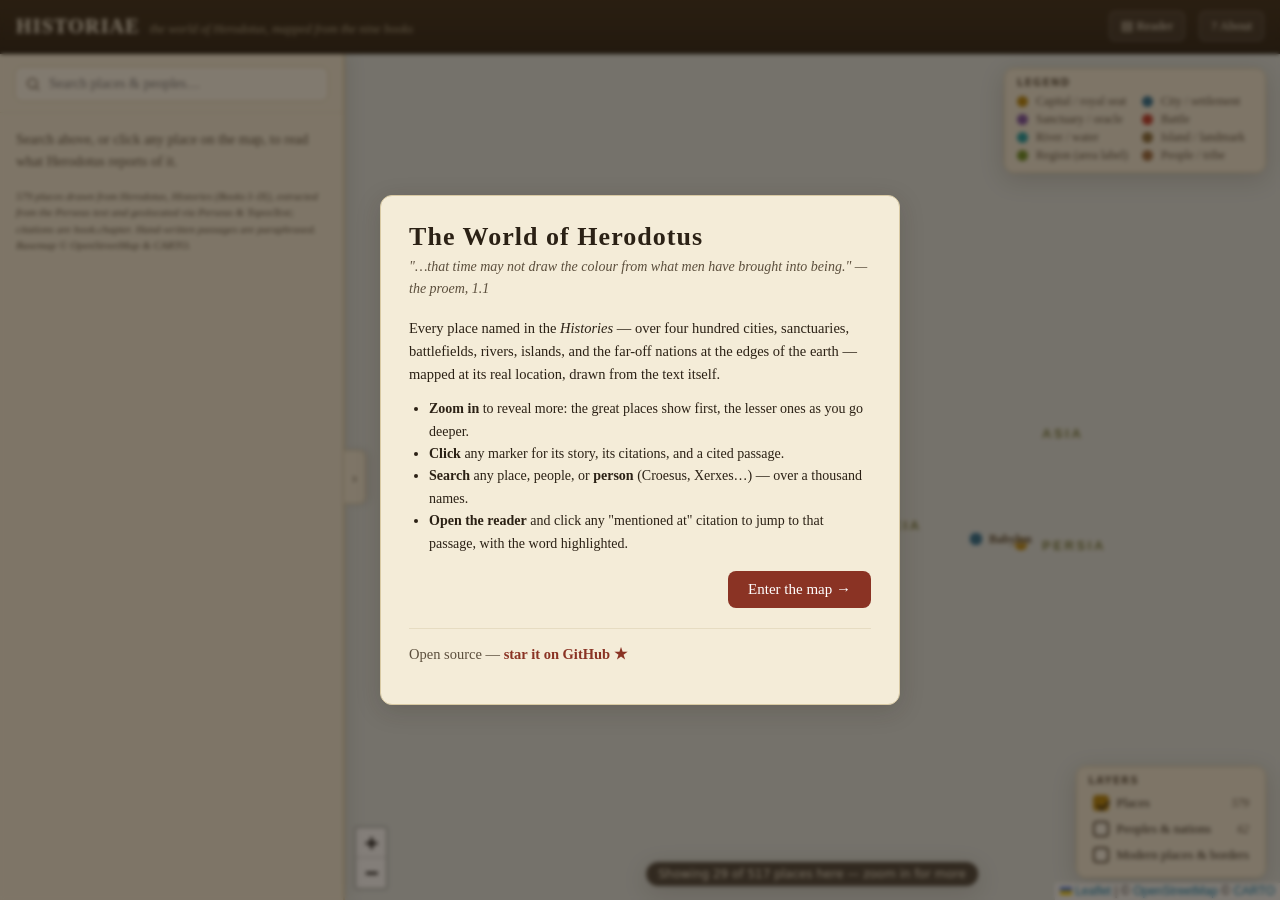
==== commit 361b4ee8: "Recentre continent labels; space intro button from its rule - Move Europe (Black Sea -> central Euro" ====
--- a/index.html
+++ b/index.html
@@ -1116,7 +1116,7 @@
 .intro-card ul { font-size: 14px; line-height: 1.6; padding-left: 20px; margin: 0 0 16px; }
 .intro-card .go {
   font: inherit; font-size: 15px; cursor: pointer; background: var(--accent); color: #fff;
-  border: none; border-radius: 8px; padding: 10px 20px; float: right;
+  border: none; border-radius: 8px; padding: 10px 20px; float: right; margin-bottom: 20px;
 }
 .intro-card .go:hover { background: #6f2115; }
 .intro-gh { clear: both; margin: 16px 0 0; padding-top: 14px; border-top: 1px solid var(--edge-soft);
@@ -1411,7 +1411,7 @@
    Places extracted from the Perseus Godley TEI of Herodotus, geocoded
    inline by Perseus + ToposText (CC-BY), ranked by mention frequency,
    merged with hand-authored entries. Regenerate: python3 build_data.py */
-HERODOTUS.places = [{"id":"egypt","name":"Egypt","lat":27.0,"lng":30.0,"cat":"region","mentions":272,"refs":["1.1","1.2","1.5","1.30","1.77","1.93","1.105","1.140","1.182","1.193","1.198","2.1","2.2","2.4","2.5","2.6","2.7","2.8","2.9","2.11","2.12","2.13","2.14","2.15","2.16","2.17","2.18","2.22","2.28","2.31","2.32","2.34","2.35","2.36","2.39","2.42","2.43","2.45","2.49","2.50","2.52","2.55","2.57","2.61","2.62","2.65","2.66","2.71","2.73","2.75","2.79","2.91","2.94","2.96","2.97","2.98","2.99","2.100","2.102","2.104","2.105","2.106","2.107","2.108","2.109","2.113","2.116","2.118","2.119","2.124","2.128","2.129","2.133","2.135","2.136","2.137","2.139","2.140","2.141","2.142","2.144","2.145","2.146","2.147","2.149","2.151","2.152","2.153","2.154","2.157","2.158","2.160","2.161","2.164","2.171","2.177","2.178","2.179","2.180","2.181","3.1","3.3","3.4","3.5","3.6","3.7","3.10","3.11","3.12","3.13","3.14","3.15","3.19","3.27","3.30","3.31","3.34","3.37","3.39","3.42","3.44","3.45","3.47","3.61","3.62","3.63","3.65","3.88","3.91","3.97","3.107","3.126","3.129","3.139","3.140","3.160","4.39","4.41","4.42","4.43","4.47","4.152","4.159","4.165","4.166","4.168","4.180","4.181","4.186","4.200","4.203","4.204","4.205","5.53","7.2","7.4","7.5","7.7","7.8","7.20","7.69","7.70","7.89","7.91","7.181","9.32"],"books":[1,2,3,4,5,7,9],"rank":1,"minZoom":3,"gloss":"A kingdom in northeastern Africa, south of the Mediterranean and east of Libya, to which Io was carried by the Phoenicians, an episode central to Persian and Greek accounts of their mutual enmity."},{"id":"scythia","name":"Scythia","lat":47.5,"lng":31.01,"cat":"region","region":"Asia","pleiades":"1273","mentions":236,"refs":["1.15","1.73","1.74","1.103","1.104","1.105","1.106","1.130","1.215","2.22","2.103","2.110","2.167","3.134","4.1","4.2","4.3","4.4","4.5","4.6","4.7","4.8","4.10","4.11","4.12","4.13","4.17","4.18","4.19","4.20","4.21","4.22","4.23","4.24","4.27","4.28","4.29","4.30","4.31","4.32","4.33","4.46","4.48","4.49","4.51","4.52","4.53","4.54","4.55","4.56","4.57","4.58","4.59","4.63","4.64","4.66","4.67","4.68","4.71","4.72","4.73","4.75","4.76","4.77","4.78","4.79","4.80","4.81","4.83","4.91","4.97","4.98","4.99","4.100","4.101","4.102","4.105","4.110","4.111","4.113","4.118","4.119","4.120","4.121","4.122","4.124","4.125","4.127","4.128","4.129","4.130","4.132","4.133","4.134","4.135","4.136","4.137","4.139","4.140","4.142","5.24","5.27","6.40","6.41","6.84","7.10A","7.10C","7.18","7.20","7.52","7.59","7.64"],"books":[1,2,3,4,5,6,7],"rank":1,"aka":"Σκυθική","minZoom":3,"gloss":"Scythia, ancient region, now Ukraine and southern Russia, inhabited by the Skythoi."},{"id":"hellas","name":"Hellas","lat":39.0,"lng":22.0,"cat":"region","mentions":227,"refs":["1.1","1.3","1.27","1.29","1.56","1.69","1.92","2.43","2.44","2.50","2.52","2.54","2.56","2.91","2.94","2.104","2.109","2.114","2.135","2.146","2.182","3.6","3.102","3.104","3.106","3.107","3.122","3.130","3.134","3.135","3.136","3.137","3.138","4.76","4.77","4.143","5.92G","5.23","5.32","5.49","5.58","5.88","5.102","6.86A","6.24","6.48","6.49","6.61","6.94","6.98","6.106","6.109","6.122","6.126","6.131","6.138","7.8B","7.9C","7.10B","7.10H","7.1","7.5","7.6","7.7","7.11","7.12","7.13","7.15","7.17","7.18","7.21","7.25","7.32","7.38","7.39","7.46","7.47","7.56","7.57","7.82","7.94","7.99","7.101","7.102","7.105","7.108","7.126","7.131","7.135","7.138","7.139","7.144","7.145","7.147","7.148","7.150","7.152","7.157","7.158","7.159","7.161","7.162","7.168","7.172","7.175","7.176","7.177","7.178","7.196","7.201","7.203","7.209","7.235","7.239","8.60A","8.68A","8.140B","8.3","8.4","8.15","8.18","8.19","8.22","8.30","8.44","8.47","8.57","8.62","8.66","8.72","8.77","8.94","8.100","8.101","8.108","8.109","8.114","8.115","8.116","8.124","8.142","8.144","9.7A","9.7B","9.1","9.2","9.9","9.17","9.29","9.33","9.41","9.42","9.43","9.45","9.60","9.72","9.78","9.82","9.95","9.101","9.114","9.121"],"books":[1,2,3,4,5,6,7,8,9],"rank":1,"minZoom":3,"gloss":"The Greek homeland and its city-states, including Argos, Athens, and the Aegean islands, which the Phoenicians first visited, Helen was abducted from, and which Croesus later sought to subjugate."},{"id":"athens","name":"Athens","lat":37.9667,"lng":23.7333,"cat":"city","region":"Hellas (Attica)","pleiades":"579885","mentions":149,"refs":["1.60","1.62","1.64","1.98","1.143","1.146","1.147","1.173","2.7","3.160","5.55","5.57","5.61","5.62","5.63","5.64","5.65","5.66","5.70","5.71","5.72","5.76","5.77","5.79","5.81","5.82","5.87","5.91","5.96","5.97","5.113","6.86A","6.34","6.35","6.39","6.41","6.43","6.49","6.57","6.85","6.86","6.94","6.99","6.103","6.106","6.107","6.109","6.115","6.120","6.121","6.123","6.124","6.125","6.128","6.132","6.137","6.139","6.140","7.8B","7.9A","7.10H","7.2","7.5","7.6","7.8","7.32","7.62","7.90","7.95","7.133","7.137","7.138","7.140","7.142","7.157","7.168","7.182","7.189","8.68A","8.68B","8.140A","8.34","8.46","8.48","8.50","8.51","8.54","8.61","8.66","8.67","8.77","8.79","8.93","8.99","8.100","8.102","8.106","8.111","8.118","8.120","8.125","8.136","8.141","9.1","9.3","9.4","9.6","9.8","9.12","9.13","9.17","9.21","9.32","9.45","9.60","9.73","9.99","9.108","9.116"],"books":[1,2,3,5,6,7,8,9],"rank":1,"aka":"Ἀθῆναι · Athína","blurb":"The rising democracy at the story's heart. Cleisthenes' reforms set the tribes in order; Athens burns Sardis, wins at Marathon, is itself sacked by Xerxes, then triumphs at Salamis.","quote":{"text":"Herodotus calls the Athenians the saviours of Hellas — whichever side they joined would prevail; choosing freedom, they turned back the King.","cite":"7.139"},"hand":true,"minZoom":3},{"id":"asia","name":"Asia","lat":43.6811,"lng":87.3311,"cat":"region","pleiades":"915832","mentions":127,"refs":["1.4","1.6","1.15","1.16","1.72","1.79","1.95","1.102","1.103","1.104","1.106","1.107","1.108","1.130","1.143","1.149","1.173","1.177","1.192","1.209","2.16","2.17","2.103","3.56","3.88","3.90","3.94","3.96","3.98","3.115","3.117","3.137","3.138","4.1","4.4","4.11","4.12","4.36","4.40","4.41","4.42","4.44","4.45","4.143","4.198","5.12","5.15","5.17","5.30","5.49","5.50","5.96","5.97","5.119","6.24","6.43","6.45","6.58","6.70","6.116","6.118","6.119","7.9C","7.1","7.11","7.20","7.21","7.23","7.25","7.33","7.70","7.73","7.75","7.93","7.107","7.135","7.137","7.141","7.145","7.146","7.157","7.174","7.184","7.185","8.109","8.118","8.119","8.126","8.130","8.136","9.89","9.116","9.122"],"books":[1,2,3,4,5,6,7,8,9],"rank":1,"minZoom":3,"gloss":"Asia (continent), continent on Earth."},{"id":"sardis","name":"Sardis","lat":38.475,"lng":28.0167,"cat":"capital","region":"Lydia","pleiades":"550867","mentions":122,"refs":["1.7","1.15","1.19","1.22","1.27","1.29","1.30","1.35","1.43","1.47","1.48","1.69","1.70","1.73","1.77","1.78","1.79","1.80","1.81","1.84","1.86","1.91","1.152","1.153","1.154","1.155","1.156","1.157","2.106","3.5","3.48","3.49","3.120","3.126","3.128","3.129","4.45","5.11","5.12","5.13","5.23","5.24","5.25","5.31","5.52","5.53","5.54","5.73","5.96","5.99","5.100","5.101","5.102","5.103","5.105","5.106","5.108","5.116","5.122","5.123","6.1","6.4","6.5","6.30","6.42","6.101","6.125","7.8B","7.1","7.6","7.11","7.26","7.31","7.32","7.37","7.41","7.43","7.57","7.88","7.133","7.145","7.146","8.105","8.106","8.117","9.3","9.107","9.108"],"books":[1,2,3,4,5,6,7,8,9],"rank":1,"aka":"Σάρδις — Lydian capital","blurb":"Croesus' golden capital below Mt. Tmolus, taken by Cyrus and made the seat of Persian power in the west. Burned in the Ionian Revolt — the spark that drew Persia toward Greece.","quote":{"text":"Solon warned rich Croesus here to 'count no man happy until he is dead' — a saying he understood only on the pyre.","cite":"1.32"},"hand":true,"minZoom":3},{"id":"sparta","name":"Sparta","lat":37.0667,"lng":22.4417,"cat":"city","region":"Hellas (Laconia)","mentions":106,"refs":["1.65","1.68","1.69","1.70","1.82","1.141","1.152","2.113","3.46","3.55","3.148","4.87","4.147","5.92A","5.39","5.40","5.48","5.49","5.50","5.51","5.55","5.65","5.75","5.76","5.90","5.97","6.86A","6.86B","6.86D","6.49","6.50","6.51","6.57","6.61","6.63","6.65","6.67","6.68","6.70","6.71","6.72","6.74","6.75","6.81","6.84","6.85","6.105","6.106","6.120","7.3","7.101","7.133","7.134","7.136","7.137","7.169","7.204","7.206","7.209","7.220","7.224","7.228","7.229","7.230","7.232","7.234","8.114","8.124","8.131","8.132","8.142","8.144","9.11","9.12","9.35","9.53","9.70","9.73","9.76"],"books":[1,2,3,4,5,6,7,8,9],"rank":1,"aka":"Λακεδαίμων · Lacedaemon","blurb":"The pre-eminent land power of Greece, ruled by two kings at once and bound by iron custom. Leonidas leads the stand at Thermopylae; Pausanias commands at Plataea.","quote":{"text":"To Xerxes' demand for earth and water the Spartans answered by throwing his heralds down a well — 'take your earth and water there.'","cite":"7.133"},"hand":true,"minZoom":3},{"id":"libya","name":"Libya","lat":25.0,"lng":17.0,"cat":"region","region":"Libya","pleiades":"716588","mentions":100,"refs":["1.46","2.8","2.12","2.15","2.16","2.17","2.18","2.20","2.22","2.24","2.25","2.26","2.30","2.32","2.33","2.34","2.54","2.55","2.56","2.65","2.91","2.119","3.17","3.91","3.96","3.115","4.29","4.41","4.42","4.43","4.44","4.45","4.145","4.150","4.151","4.153","4.155","4.156","4.157","4.159","4.160","4.167","4.175","4.179","4.185","4.189","4.191","4.192","4.193","4.196","4.197","4.198","4.199","4.204","5.42","5.43","5.53","7.70"],"books":[1,2,3,4,5,7],"rank":1,"aka":"Λιβύη","minZoom":3,"gloss":"A vast region west of Egypt, home to the oracle of Ammon that Croesus consulted."},{"id":"delphi","name":"Delphi","lat":38.4917,"lng":22.5167,"cat":"sanctuary","region":"Hellas (Phocis)","mentions":88,"refs":["1.14","1.19","1.25","1.31","1.46","1.47","1.48","1.49","1.50","1.51","1.52","1.65","1.66","1.67","1.85","1.90","1.92","1.167","1.174","2.135","2.180","3.57","4.15","4.150","4.151","4.155","4.156","4.157","4.161","4.162","4.163","4.179","5.92B","5.92E","5.42","5.43","5.62","5.63","5.67","5.79","5.82","5.89","6.86C","6.19","6.27","6.34","6.35","6.52","6.57","6.66","6.70","6.76","6.135","6.139","7.111","7.132","7.139","7.140","7.142","7.148","7.163","7.165","7.169","7.239","8.27","8.35","8.82","8.114","8.121","8.122","9.33","9.42","9.43","9.81","9.93"],"books":[1,2,3,4,5,6,7,8,9],"rank":1,"aka":"Δελφοί — Oracle of Apollo","blurb":"The navel of the Greek world, whose ambiguous oracle steers the whole history. Croesus tests it, then is ruined by it; Athens is told to trust its 'wooden walls.'","quote":{"text":"'If Croesus crosses the Halys he will destroy a great empire.' He crossed — and destroyed his own.","cite":"1.53"},"hand":true,"minZoom":3},{"id":"phoenicia","name":"Phoenicia","lat":33.5,"lng":35.4,"cat":"region","region":"Lebanon","pleiades":"678334","mentions":88,"refs":["1.1","1.2","1.5","1.105","1.143","2.32","2.44","2.49","2.54","2.56","2.79","2.104","2.112","2.116","3.5","3.6","3.19","3.37","3.91","3.107","3.111","3.136","4.38","4.39","4.42","4.44","4.45","4.147","4.197","5.46","5.57","5.58","5.108","5.109","5.112","6.3","6.6","6.17","6.25","6.28","6.33","6.34","6.41","6.47","6.104","7.23","7.25","7.34","7.44","7.89","7.96","7.165","7.167","7.197","8.85","8.90","8.100","9.96"],"books":[1,2,3,4,5,6,7,8,9],"rank":1,"aka":"Φοινική","minZoom":3,"gloss":"Phoenicia, ancient region and people in Lebanon."},{"id":"miletus","name":"Miletus","lat":37.5,"lng":27.3,"cat":"city","region":"Ionia","pleiades":"599799","mentions":85,"refs":["1.15","1.17","1.18","1.19","1.20","1.21","1.22","1.74","1.75","1.142","1.146","1.157","1.170","2.159","4.137","4.138","5.92F","5.11","5.24","5.28","5.29","5.30","5.32","5.33","5.35","5.36","5.37","5.38","5.49","5.54","5.65","5.98","5.99","5.106","5.124","5.125","5.126","6.86A","6.86B","6.1","6.5","6.6","6.7","6.9","6.10","6.13","6.18","6.19","6.21","6.22","6.25","6.26","6.28","6.31","6.46","7.10C","9.97"],"books":[1,2,4,5,6,7,9],"rank":1,"aka":"Μίλητος","blurb":"Greatest of the Ionian cities, home of Thales and Hecataeus. Its tyrant Aristagoras raised the Ionian Revolt; when it failed, Persia razed the city and its fall was mourned on the Athenian stage.","quote":{"text":"When Phrynichus staged 'The Capture of Miletus' the Athenians wept and fined him — for reminding them of their own kin's misfortunes.","cite":"6.21"},"hand":true,"minZoom":3},{"id":"hellespont","name":"Hellespont","lat":40.2,"lng":26.4,"cat":"river","region":"Thrace","pleiades":"501434","mentions":80,"refs":["1.57","3.90","4.38","4.76","4.85","4.86","4.89","4.95","4.137","4.138","4.144","5.1","5.11","5.13","5.14","5.23","5.33","5.91","5.103","5.117","5.122","6.26","6.33","6.43","6.95","6.140","7.8B","7.10B","7.6","7.33","7.35","7.36","7.45","7.54","7.56","7.58","7.78","7.95","7.106","7.137","7.147","7.157","7.163","8.51","8.87","8.97","8.107","8.108","8.109","8.110","8.111","8.115","8.118","8.120","9.4","9.66","9.98","9.101","9.106","9.114","9.115"],"books":[1,3,4,5,6,7,8,9],"rank":1,"aka":"Ἑλλήσποντός","minZoom":3,"gloss":"Hellespont, strait, the modern Dardanelles in Turkey."},{"id":"persia","name":"Persia","lat":32.0,"lng":53.0,"cat":"region","mentions":72,"refs":["1.123","1.125","1.126","1.207","1.208","1.209","1.211","2.167","3.1","3.4","3.30","3.31","3.34","3.65","3.66","3.69","3.72","3.74","3.75","3.77","3.81","3.83","3.87","3.88","3.89","3.117","3.137","3.157","4.39","4.91","5.18","5.20","5.36","5.96","5.97","6.24","6.30","6.43","7.8A","7.10C","7.10H","7.3","7.6","7.29","7.41","7.50","7.51","7.53","7.106","7.107","7.117","8.97","8.98","8.119","9.24","9.81","9.96","9.107","9.109","9.111"],"books":[1,2,3,4,5,6,7,8,9],"rank":1,"minZoom":3,"gloss":"The region comprising the territories of Persian tribes under Median rule, located east of Mesopotamia, whose inhabitants Cyrus rallied to overthrow the Median king Astyages and establish Persian dominance."},{"id":"nile","name":"Nile","lat":30.166,"lng":31.1,"cat":"river","mentions":72,"refs":["1.193","2.4","2.10","2.11","2.13","2.15","2.16","2.17","2.18","2.19","2.20","2.22","2.24","2.25","2.26","2.28","2.29","2.31","2.32","2.33","2.34","2.35","2.72","2.90","2.93","2.97","2.99","2.108","2.111","2.113","2.124","2.127","2.138","2.149","2.150","2.154","2.155","2.158","2.179","3.10","4.39","4.42","4.50","4.53"],"books":[1,2,3,4],"rank":1,"minZoom":3,"gloss":"The river flowing northward through Egypt that by its annual flood deposits sediment to create arable land, and whose five mouths empty into the Mediterranean sea."},{"id":"samos","name":"Samos","lat":37.75,"lng":26.8,"cat":"city","region":"Ionian islands","pleiades":"599925","mentions":71,"refs":["1.51","1.70","1.142","1.148","2.135","2.148","2.182","3.39","3.40","3.41","3.43","3.44","3.45","3.47","3.48","3.49","3.54","3.55","3.56","3.59","3.60","3.120","3.121","3.122","3.131","3.139","3.140","3.142","3.143","3.144","3.146","3.148","3.149","3.150","4.43","4.87","4.95","4.138","4.162","4.163","4.164","5.27","6.13","6.14","6.25","6.95","8.85","8.130","8.132","9.90","9.96","9.106"],"books":[1,2,3,4,5,6,8,9],"rank":1,"aka":"Σάμος","blurb":"Island of the tyrant Polycrates, whose unbroken luck frightened his allies. He threw his most precious ring into the sea to court misfortune — and a fisherman brought it back inside a fish.","quote":{"text":"Amasis broke off his friendship with Polycrates, unwilling to grieve later for a friend whom fortune favoured too much.","cite":"3.43"},"hand":true,"minZoom":3},{"id":"corinth","name":"Corinth","lat":37.9083,"lng":22.9083,"cat":"city","region":"Hellas (Isthmus)","mentions":67,"refs":["1.14","1.23","1.24","1.50","1.51","2.167","3.48","3.49","3.50","3.52","3.53","4.162","5.92B","5.92D","5.92E","5.92F","5.92G","5.75","5.93","6.89","6.108","6.128","7.154","7.195","7.202","8.1","8.21","8.43","8.45","8.61","8.72","8.79","8.94","9.28","9.31","9.69","9.88","9.95","9.102","9.105"],"books":[1,2,3,4,5,6,7,8,9],"rank":1,"aka":"Κόρινθος","blurb":"Wealthy trading city astride the Isthmus, once ruled by the tyrant Periander. Its admiral Adeimantus quarrels with Themistocles on the eve of Salamis.","quote":{"text":"Periander, one of the Seven Sages, is also the tyrant who sent to the oracle of the dead to question his murdered wife.","cite":"5.92"},"hand":true,"minZoom":3},{"id":"europe","name":"Europe","lat":42.5,"lng":27.5,"cat":"region","mentions":60,"refs":["1.4","1.103","1.209","2.16","2.26","2.33","2.44","2.103","3.96","3.115","3.116","4.33","4.36","4.42","4.45","4.49","4.89","4.143","4.198","5.1","5.12","5.16","6.33","6.43","7.8B","7.8C","7.10B","7.5","7.9","7.20","7.33","7.50","7.54","7.56","7.73","7.126","7.148","7.172","7.174","7.185","8.51","8.97","8.108","8.109","9.14"],"books":[1,2,3,4,5,6,7,8,9],"rank":1,"minZoom":3,"gloss":"A continent and geopolitical region to the north and west of Asia and the Mediterranean, identified as the homeland of the Greeks and a territory distinct from Persian Asia in the Persians' geopolitical worldview."},{"id":"ionia","name":"Ionia","lat":38.2991,"lng":26.8016,"cat":"region","mentions":58,"refs":["1.6","1.91","1.142","1.152","1.162","1.163","1.169","1.170","1.171","1.174","2.106","3.39","3.122","4.98","4.137","4.138","5.28","5.30","5.31","5.37","5.65","5.98","5.106","5.108","5.109","5.115","5.123","5.124","6.86A","6.3","6.7","6.9","6.11","6.17","6.22","6.28","6.33","6.43","6.95","8.22","8.109","8.130","8.132","9.90","9.96","9.98","9.104","9.106"],"books":[1,2,3,4,5,6,8,9],"rank":1,"minZoom":3,"gloss":"A region on the Aegean coast of Asia Minor (modern Turkey) settled by Greek Ionians, divided into twelve cities with four distinct dialects, which fell under Lydian domination under Croesus before being conquered by Persia."},{"id":"peloponnese","name":"Peloponnese","lat":37.5,"lng":22.0,"cat":"region","region":"Peloponnese","pleiades":"570577","mentions":58,"refs":["1.56","1.61","1.68","1.145","2.171","3.56","3.59","4.148","4.179","5.42","5.74","5.76","6.86A","6.127","7.94","7.147","7.163","7.168","7.207","7.228","7.235","7.236","8.60A","8.60B","8.68B","8.31","8.40","8.43","8.44","8.49","8.50","8.57","8.65","8.70","8.71","8.73","8.74","8.79","8.100","8.101","8.113","8.141","9.9","9.26","9.27","9.39","9.50"],"books":[1,2,3,4,5,6,7,8,9],"rank":1,"aka":"Πελοπόννησος","minZoom":3,"gloss":"Peloponnese, geographic region, mainland Greece S of the Isthmus of Corinth."},{"id":"salamis","name":"Salamis (Attica)","lat":37.952,"lng":23.5408,"cat":"battle","region":"Saronic Gulf","pleiades":"580100","mentions":58,"refs":["7.141","7.142","7.143","7.166","7.168","8.60A","8.60B","8.60C","8.11","8.40","8.41","8.42","8.44","8.46","8.49","8.51","8.56","8.57","8.60","8.64","8.65","8.70","8.74","8.76","8.78","8.82","8.86","8.89","8.90","8.94","8.95","8.96","8.97","8.121","8.122","8.124","8.126","8.130","9.3","9.4","9.5","9.6","9.19"],"books":[7,8,9],"rank":1,"aka":"Σαλαμίς — sea-battle, 480 BC","blurb":"In these narrow straits Themistocles lured the vast Persian fleet into water where numbers could not tell. Xerxes watched from a throne on the shore as his ships were wrecked.","quote":{"text":"The Greeks fought in order and kept their line; the barbarians neither kept formation nor did anything with sense.","cite":"8.86"},"hand":true,"minZoom":3},{"id":"attica","name":"Attica","lat":38.83,"lng":23.5,"cat":"region","mentions":57,"refs":["1.60","1.62","4.99","5.63","5.64","5.65","5.74","5.76","5.81","5.87","5.89","6.73","6.102","6.120","6.137","6.138","6.139","6.140","7.10B","7.137","7.143","7.144","8.60C","8.40","8.49","8.50","8.51","8.53","8.65","8.87","8.96","8.110","8.144","9.7B","9.3","9.4","9.6","9.8","9.12","9.13","9.27","9.73","9.99"],"books":[1,4,5,6,7,8,9],"rank":1,"minZoom":3,"gloss":"The territory of Athens in central Greece, comprising the city-state and its surrounding region; scene of Pisistratus' factional struggles and his return to power."},{"id":"thessaly","name":"Thessaly","lat":39.5,"lng":22.25,"cat":"region","mentions":53,"refs":["3.96","4.145","5.64","6.72","6.74","6.127","7.6","7.108","7.128","7.129","7.130","7.132","7.172","7.173","7.174","7.175","7.176","7.182","7.196","7.198","7.208","7.213","7.232","8.113","8.114","8.115","8.126","8.129","8.131","8.133","8.135","9.1","9.31","9.77","9.89"],"books":[3,4,5,6,7,8,9],"rank":1,"minZoom":3,"gloss":"A region of northern Greece between the Aegean and the mountains of Macedonia, which paid tribute to the Persian king Darius and through which Lacedaemonian forces passed during their campaigns in Attica."},{"id":"boeotia","name":"Boeotia","lat":38.3169,"lng":23.1349,"cat":"region","mentions":53,"refs":["1.92","2.49","4.178","5.43","5.57","5.59","5.61","5.74","5.77","5.81","5.89","5.91","6.34","6.108","7.132","7.202","8.34","8.38","8.40","8.44","8.50","8.66","8.113","8.144","9.7B","9.2","9.6","9.13","9.15","9.17","9.19","9.24","9.31","9.39","9.46","9.47","9.67","9.87","9.100"],"books":[1,2,4,5,6,7,8,9],"rank":1,"minZoom":3,"gloss":"A region in central Greece north of Attica, settled in myth by Cadmus and the Phoenicians, and home to Thebes and other cities that figure in Greek religious history."},{"id":"phocis","name":"Phocis","lat":38.5557,"lng":22.6866,"cat":"region","mentions":52,"refs":["1.46","6.34","7.176","7.203","7.207","7.212","7.215","7.217","7.218","8.27","8.28","8.29","8.30","8.31","8.32","8.33","8.35","8.134","9.17","9.18","9.31","9.66","9.89"],"books":[1,6,7,8,9],"rank":1,"minZoom":3,"gloss":"A region in central Greece, north of the Gulf of Corinth and west of Boeotia, whose people fiercely resisted Persian invasion and earlier had defeated Thessalian forces with a famous stratagem involving whitened warriors."},{"id":"ppl-scythians","name":"Scythians","lat":49,"lng":34,"cat":"people","blurb":"The nomads of the northern steppe: no cities, no forts, their homes on wagons, their food the milk of mares. Because they carry all they have with them, no invader can catch or corner them.","quote":{"text":"They have contrived that none who attacks them can escape, and none can catch them unless they choose — a people without towns, carrying their houses with them.","cite":"4.46"},"books":[4],"refs":[],"mentions":50,"rank":1,"minZoom":3,"hand":true},{"id":"ppl-massagetae","name":"Massagetae","lat":44,"lng":58.5,"cat":"people","blurb":"A fierce people east of the Caspian, ruled by Queen Tomyris. They drink no wine, worship only the sun, and to them Cyrus the Great lost both his last battle and his head.","quote":{"text":"Tomyris filled a skin with blood and plunged Cyrus' head into it: 'You thirsted for blood; now drink your fill.'","cite":"1.214"},"books":[1],"refs":[],"mentions":50,"rank":1,"minZoom":3,"hand":true},{"id":"ppl-persians","name":"Persians","lat":30,"lng":53,"cat":"people","blurb":"The ruling people of the empire, quick to adopt foreign customs. They teach their sons three things only, and hold no disgrace worse than the lie.","quote":{"text":"They train their boys from five to twenty in three things alone: to ride, to draw the bow, and to speak the truth.","cite":"1.136"},"books":[1,3],"refs":[],"mentions":50,"rank":1,"minZoom":3,"hand":true},{"id":"ppl-medes","name":"Medes","lat":35.5,"lng":49,"cat":"people","blurb":"The people who first threw off Assyria and built an empire, until Cyrus turned the tables and made master into subject. Their dress and cavalry the Persians took for their own.","quote":{"text":"The Medes were the first to revolt from the Assyrians and win their freedom, and their example fired the other nations.","cite":"1.95"},"books":[1],"refs":[],"mentions":50,"rank":1,"minZoom":3,"hand":true},{"id":"ppl-lydians","name":"Lydians","lat":38.6,"lng":28.2,"cat":"people","blurb":"The people of Croesus, much like the Greeks in their ways — and, Herodotus says, the first men ever to strike coined money and to keep retail shops.","quote":{"text":"The Lydians were the first men we know to coin gold and silver money, and the first to become retail traders.","cite":"1.94"},"books":[1],"refs":[],"mentions":50,"rank":1,"minZoom":3,"hand":true},{"id":"ppl-egyptians","name":"Egyptians","lat":26.5,"lng":31.5,"cat":"people","blurb":"The most god-fearing and, they claim, the oldest of peoples — who in their manners and customs seem to have reversed the common practice of mankind.","quote":{"text":"Just as their climate and river are unlike all others, so in most of their manners and customs the Egyptians have reversed the common practice of the world.","cite":"2.35"},"books":[2],"refs":[],"mentions":50,"rank":1,"minZoom":3,"hand":true},{"id":"ppl-ethiopians","name":"Ethiopians","lat":18,"lng":32.5,"cat":"people","blurb":"The 'long-lived' people at the southern edge of the world, said to be the tallest and handsomest of men. Cambyses' army marched against them and starved before it ever arrived.","quote":{"text":"The Ethiopians are said to be the tallest and most beautiful of all men, and to live to a hundred and twenty years and more.","cite":"3.23"},"books":[3],"refs":[],"mentions":50,"rank":1,"minZoom":3,"hand":true},{"id":"ppl-libyans","name":"Libyans","lat":30.5,"lng":17,"cat":"people","blurb":"The many tribes strung along the North African coast and inland — some nomads following their herds, whom Herodotus catalogues nation by nation from Egypt to the Atlas.","quote":{"text":"The nomad Libyans bury their dead as the Greeks do, and hold the land the healthiest in the world for its lack of change in the seasons.","cite":"4.187"},"books":[4],"refs":[],"mentions":50,"rank":1,"minZoom":3,"hand":true},{"id":"ppl-thracians","name":"Thracians","lat":42,"lng":25.5,"cat":"people","blurb":"The most numerous nation on earth after the Indians, Herodotus says — and the most formidable, were they not hopelessly divided. Ungoverned, they can never be strong.","quote":{"text":"If the Thracians were ruled by one man, or of one mind, they would be invincible and by far the mightiest of nations.","cite":"5.3"},"books":[5],"refs":[],"mentions":50,"rank":1,"minZoom":3,"hand":true},{"id":"ppl-getae","name":"Getae","lat":44,"lng":27,"cat":"people","blurb":"The bravest and most just of the Thracians, who believe they do not die but go to the god Zalmoxis. Every four years they send him a messenger — hurled onto the points of spears.","quote":{"text":"They call themselves 'immortalizing,' holding that the dead do not perish but go to the god Zalmoxis.","cite":"4.94"},"books":[4],"refs":[],"mentions":50,"rank":1,"minZoom":3,"hand":true},{"id":"ppl-indians","name":"Indians","lat":28,"lng":72,"cat":"people","blurb":"The most populous nation known, made of many tribes with strange and opposite ways — some eating no living thing, others eating their own aged kin. From India comes gold dug up by monstrous ants.","quote":{"text":"In the Indian desert live ants smaller than dogs but bigger than foxes, which throw up sand full of gold as they burrow.","cite":"3.102"},"books":[3],"refs":[],"mentions":50,"rank":1,"minZoom":3,"hand":true},{"id":"ppl-arabians","name":"Arabians","lat":23,"lng":45,"cat":"people","blurb":"The only land that yields frankincense, myrrh, cassia and cinnamon — spices, Herodotus reports, guarded by winged serpents and gathered only by strange and perilous shifts.","quote":{"text":"Winged serpents guard the frankincense trees, and are driven off only by the smoke of burning storax.","cite":"3.107"},"books":[3],"refs":[],"mentions":50,"rank":1,"minZoom":3,"hand":true},{"id":"ppl-phoenicians","name":"Phoenicians","lat":34,"lng":35.4,"cat":"people","blurb":"The great seafarers and traders of the Levant, who Herodotus says came originally from the Red Sea. From them the Greeks received their letters — the 'Phoenician characters.'","quote":{"text":"The Phoenicians who came with Cadmus brought many arts into Greece, and above all letters, which the Greeks had not had before.","cite":"5.58"},"books":[1,2,5],"refs":[],"mentions":50,"rank":1,"minZoom":3,"hand":true},{"id":"ppl-babylonians-assyrians","name":"Babylonians / Assyrians","lat":33,"lng":44.5,"cat":"people","blurb":"The people of the great river-plain, whom Herodotus describes with equal wonder and disapproval — praising their wisest custom, the marriage-auction, and deploring their strangest.","quote":{"text":"Their wisest custom, in my judgement, was this: in every village they auctioned the marriageable girls once a year, the fair ones dowering the plain.","cite":"1.196"},"books":[1],"refs":[],"mentions":50,"rank":1,"minZoom":3,"hand":true},{"id":"ppl-sauromatae","name":"Sauromatae","lat":48.5,"lng":45.5,"cat":"people","blurb":"A people east of the Don, born (the story goes) of Scythian men and Amazon women. Their women ride, hunt and go to war like the men, and none may marry until she has killed an enemy.","quote":{"text":"Their women ride to the hunt and to war as the men do; no girl weds until she has slain a man of the enemy.","cite":"4.117"},"books":[4],"refs":[],"mentions":50,"rank":1,"minZoom":3,"hand":true},{"id":"ppl-garamantes","name":"Garamantes","lat":26.4,"lng":13,"cat":"people","blurb":"A great nation of the inner Libyan desert who spread earth over the salt to sow crops, and who hunt the 'cave-dwelling Ethiopians' from four-horse chariots.","quote":{"text":"The Garamantes hunt the cave-dwelling Ethiopians in four-horse chariots, for those are the swiftest-footed of all men of whom we hear.","cite":"4.183"},"books":[4],"refs":[],"mentions":50,"rank":1,"minZoom":3,"hand":true},{"id":"ppl-nasamones","name":"Nasamones","lat":30.5,"lng":19.5,"cat":"people","blurb":"A Libyan people of the Syrtis, whose bold young men once crossed the whole desert to the south-west and reached a great river of crocodiles running east — the first hint of the Niger, or the Nile's course.","quote":{"text":"They came to a city by a great river running from west to east, full of crocodiles; and its people were small, dark men.","cite":"2.32"},"books":[2,4],"refs":[],"mentions":50,"rank":1,"minZoom":3,"hand":true},{"id":"ppl-neuri","name":"Neuri","lat":50.5,"lng":27,"cat":"people","blurb":"A people beyond Scythia of whom the Scythians told a strange thing: that once every year each of the Neuri becomes a wolf for a few days, and then a man again.","quote":{"text":"It seems these people are wizards; for the Scythians say each Neurian turns into a wolf once a year, then back into a man.","cite":"4.105"},"books":[4],"refs":[],"mentions":50,"rank":1,"minZoom":3,"hand":true},{"id":"ppl-androphagi","name":"Androphagi","lat":53,"lng":33,"cat":"people","blurb":"The 'man-eaters' of the far north, of all men the most savage, who keep no law and no justice — the human edge of the knowable world.","quote":{"text":"The Androphagi have the most savage customs of all men: they keep no justice and use no law of any kind.","cite":"4.106"},"books":[4],"refs":[],"mentions":50,"rank":1,"minZoom":3,"hand":true},{"id":"aegina","name":"Aegina","lat":37.75,"lng":23.433,"cat":"city","mentions":48,"refs":["3.59","3.131","4.152","5.81","5.84","5.85","5.86","5.87","5.89","6.35","6.50","6.61","6.73","6.85","6.88","6.89","6.90","6.91","6.92","6.94","7.144","7.147","8.60A","8.60C","8.41","8.64","8.79","8.81","8.83","8.84","8.92","8.131","8.132","9.75","9.76","9.78","9.79"],"books":[3,4,5,6,7,8,9],"rank":1,"minZoom":3,"gloss":"An island in the Saronic Gulf off the Peloponnese, celebrated for its naval power and merchants, whose ships defeated the Samians at Cydonia and whose citizens—descendants of Aeacus—were renowned warriors and traders."},{"id":"lacedaemon","name":"Lacedaemon","lat":37.83,"lng":22.416,"cat":"city","mentions":46,"refs":["1.67","1.174","2.117","3.45","3.56","3.148","4.145","4.147","5.38","5.48","5.75","5.90","5.96","5.97","6.86A","6.56","6.58","6.70","7.10H","7.32","7.153","7.220","7.231","7.234","7.239","8.124","8.125","9.6","9.7","9.12","9.26","9.27","9.29","9.37","9.48","9.59","9.63"],"books":[1,2,3,4,5,6,7,8,9],"rank":1,"minZoom":3,"gloss":"A city-state in southern Greece, the leading Spartan power, which consulted the Delphic oracle about wars against Tegea and sent military aid to Samian exiles against the tyrant Polycrates."},{"id":"memphis","name":"Memphis","lat":29.85,"lng":31.25,"cat":"city","region":"Egypt (Lower)","pleiades":"736963","mentions":43,"refs":["2.2","2.3","2.8","2.10","2.12","2.13","2.14","2.38","2.97","2.99","2.112","2.114","2.115","2.119","2.150","2.153","2.154","2.158","2.175","2.176","3.6","3.13","3.14","3.16","3.25","3.27","3.37","3.91","3.139","4.181"],"books":[2,3,4],"rank":1,"aka":"Μέμφις","blurb":"The great city at the junction of Upper and Lower Egypt, where Herodotus questioned the priests. Here Cambyses, having conquered Egypt, is said to have stabbed the sacred Apis bull in his madness.","quote":{"text":"Cambyses, mocking the Egyptians' joy at the new Apis, ran the bull through the thigh — and thereafter, the Egyptians say, was utterly mad.","cite":"3.29"},"hand":true,"minZoom":3},{"id":"babylon","name":"Babylon","lat":32.55,"lng":44.4,"cat":"city","region":"Mesopotamia","pleiades":"893951","mentions":42,"refs":["1.93","1.106","1.153","1.178","1.179","1.184","1.185","1.187","1.189","1.190","1.191","1.192","1.193","1.194","1.196","3.92","3.151","3.152","3.153","3.154","3.155","3.156","3.157","3.159","3.160","4.1","4.198","7.62","7.139"],"books":[1,3,4,7],"rank":1,"aka":"Βαβυλών","blurb":"The vast square city on the Euphrates, its walls so wide a four-horse chariot could turn atop them. Cyrus took it by diverting the river; it revolted under Darius and was retaken by the ruse of Zopyrus.","quote":{"text":"Babylon so far surpasses every city we know in splendour that Herodotus pauses to describe its walls, its river, and its strange customs at length.","cite":"1.178"},"hand":true,"minZoom":3},{"id":"susa","name":"Susa","lat":32.2,"lng":48.333,"cat":"capital","region":"Persia (Elam)","pleiades":"912936","mentions":42,"refs":["1.188","3.30","3.64","3.65","3.70","3.91","3.129","3.132","3.140","4.83","4.85","5.24","5.25","5.30","5.32","5.35","5.49","5.52","5.53","5.54","5.107","6.1","6.20","6.30","6.119","7.3","7.6","7.53","7.135","7.136","7.151","7.152","7.239","8.54","8.99","9.108"],"books":[1,3,4,5,6,7,8,9],"rank":1,"aka":"Σοῦσα — the King's seat","blurb":"The administrative heart of the Persian Empire and terminus of the Royal Road. From here Darius and Xerxes send out their armies, and here the King's word becomes the world's.","quote":{"text":"From Sardis to Susa the Royal Road runs 111 stations and 90 days' journey; nothing mortal travels faster than the King's couriers.","cite":"5.52 / 8.98"},"hand":true,"minZoom":3},{"id":"pontus","name":"Pontus","lat":42.0,"lng":38.0,"cat":"river","region":"Pontus","pleiades":"1224","mentions":39,"refs":["1.6","1.72","1.76","1.110","2.33","2.34","3.93","4.8","4.10","4.17","4.24","4.37","4.38","4.46","4.81","4.85","4.86","4.87","4.89","4.90","4.95","4.99","6.5","6.26","6.33","7.36","7.55","7.95","7.147"],"books":[1,2,3,4,6,7],"rank":2,"aka":"Πόντος","minZoom":5,"gloss":"A sea bordered by Scythia to the north and Asia Minor and the Hellespont to the south, on whose shores Greek colonists dwell and from whose ports trade and intelligence about the interior peoples are conducted."},{"id":"artemisium","name":"Artemisium","lat":39.0083,"lng":23.2417,"cat":"battle","region":"North Euboea","pleiades":"599525","mentions":39,"refs":["7.175","7.176","7.177","7.183","7.192","7.194","7.195","8.2","8.4","8.5","8.6","8.8","8.11","8.14","8.16","8.21","8.22","8.23","8.40","8.42","8.43","8.44","8.45","8.46","8.66","8.76","8.82","9.98"],"books":[7,8,9],"rank":2,"aka":"Ἀρτεμίσιον — naval action, 480 BC","blurb":"The cape off northern Euboea where the Greek fleet first fought the Persians at sea, on the same days as Thermopylae, before falling back to Salamis.","quote":{"text":"A great storm off the 'Ovens' wrecked much of the Persian fleet before the fighting even began; the Greeks said Poseidon was their ally.","cite":"8.13"},"hand":true,"minZoom":5},{"id":"cyrene","name":"Cyrene","lat":32.833,"lng":21.866,"cat":"city","region":"Libya (Cyrenaica)","pleiades":"373778","mentions":35,"refs":["2.32","2.33","2.96","2.161","2.181","2.182","3.13","3.91","3.131","4.151","4.152","4.156","4.159","4.161","4.162","4.163","4.164","4.165","4.170","4.171","4.186","4.199","4.203","5.47"],"books":[2,3,4,5],"rank":2,"aka":"Κυρήνη","blurb":"The Greek colony in Libya founded, on Delphi's insistence, by Battus and the men of Thera. Its story — drought, oracle, and a stammering king made ruler of a new land — fills much of Book 4.","quote":{"text":"The Pythia told Battus, who had come to ask about his voice, to found a city in Libya instead — and would not be gainsaid.","cite":"4.155"},"hand":true,"minZoom":5},{"id":"plataea","name":"Plataea","lat":38.2,"lng":23.2667,"cat":"battle","region":"Hellas (Boeotia)","pleiades":"541063","mentions":35,"refs":["4.81","6.108","7.132","7.231","7.233","8.50","9.7","9.15","9.16","9.25","9.30","9.31","9.35","9.36","9.39","9.51","9.52","9.61","9.65","9.70","9.72","9.76","9.78","9.81","9.85","9.86","9.88","9.89","9.90","9.100","9.101"],"books":[4,6,7,8,9],"rank":2,"aka":"Πλάταια — battle, 479 BC","blurb":"The last great land battle, where Pausanias' allied army destroyed Mardonius' host. With Mardonius dead, the Persian invasion of Greece was finished.","quote":{"text":"Pausanias won the fairest victory of all we know — over Mardonius and the flower of the Persian army.","cite":"9.64"},"hand":true,"minZoom":5},{"id":"thessalians","name":"Thessalians","lat":39.4439,"lng":22.2954,"cat":"people","mentions":35,"refs":["5.63","5.94","7.129","7.130","7.132","7.172","7.174","7.176","7.191","7.215","7.233","8.27","8.28","8.29","8.30","8.31","8.32","9.17","9.18","9.31","9.46","9.89"],"books":[5,7,8,9],"rank":2,"minZoom":5,"gloss":"A people inhabiting Thessaly in northern Greece, noted for their cavalry, who allied with the Pisistratid tyrants and offered exiled Hippias the city of Iolcus."},{"id":"thermopylae","name":"Thermopylae","lat":38.8,"lng":22.5583,"cat":"battle","region":"Hellas (Malis)","pleiades":"541140","mentions":34,"refs":["7.175","7.176","7.177","7.184","7.186","7.200","7.201","7.205","7.206","7.207","7.213","7.219","7.233","7.234","8.15","8.21","8.24","8.27","8.66","8.71","9.30","9.71","9.78","9.79"],"books":[7,8,9],"rank":2,"aka":"Θερμοπύλαι — battle, 480 BC","blurb":"The 'Hot Gates,' a narrow pass between mountain and sea. Leonidas and his 300 Spartans, betrayed by the mountain path, die to the last man holding it.","quote":{"text":"Told the Persian arrows would blot out the sun, Dieneces replied: 'Good — then we shall fight in the shade.'","cite":"7.226"},"hand":true,"minZoom":5},{"id":"thebes","name":"Thebes (Egypt)","lat":25.683,"lng":32.666,"cat":"city","region":"Egypt (Upper)","pleiades":"786017","mentions":33,"refs":["1.182","2.3","2.9","2.42","2.54","2.55","2.56","2.57","2.69","2.74","2.143","2.166","2.175","3.10","3.25","3.26","4.181","5.53"],"books":[1,2,3,4,5],"rank":2,"aka":"Θῆβαι — Waset","blurb":"Egypt's ancient religious capital, where the priests showed Herodotus 341 colossal statues of high priests, father to son, as proof of the immense antiquity of their land.","quote":{"text":"The priests reckoned 341 generations of men, and in all that time, they said, no god had ever appeared in human form.","cite":"2.142"},"hand":true,"minZoom":5},{"id":"macedonia","name":"Macedonia","lat":40.7438,"lng":22.0207,"cat":"region","mentions":32,"refs":["5.17","5.20","5.21","5.94","6.44","6.45","7.9A","7.9B","7.25","7.73","7.127","7.128","7.173","7.185","8.34","8.115","8.126","8.127","8.137","8.138","9.31","9.44","9.89"],"books":[5,6,7,8,9],"rank":2,"minZoom":5,"gloss":"A region of northern Greece, bounded by the Prasiad lake to the east and the Dysorum mountain, whose king Amyntas submitted to Persian demands and whose prince Alexander later massacred Persian envoys; later subdued by Mardonius's army during Xerxes' invasion."},{"id":"assyria","name":"Assyria","lat":36.1,"lng":43.2,"cat":"region","region":"Mesopotamia","pleiades":"569131178","mentions":32,"refs":["1.95","1.102","1.103","1.105","1.106","1.131","1.178","1.188","1.192","1.193","1.194","1.196","2.17","2.30","2.141","3.92","3.155","4.39","5.52","5.53","7.9","7.63"],"books":[1,2,3,4,5,7],"rank":2,"minZoom":5,"gloss":"Assyria, broad region, people, and empire."},{"id":"argos","name":"Argos","lat":37.6417,"lng":22.7333,"cat":"city","region":"Hellas (Argolis)","pleiades":"570106","mentions":31,"refs":["1.1","1.5","1.31","1.82","5.67","5.89","6.76","6.77","6.80","6.81","6.82","6.83","6.127","7.137","7.145","7.148","7.149","7.150","7.151","7.152","8.137","8.138","9.34"],"books":[1,5,6,7,8,9],"rank":2,"aka":"Ἄργος","blurb":"Ancient rival of Sparta. Bled white by an earlier defeat, Argos sits out the Persian War — demanding joint command as its price for joining, and refused.","quote":{"text":"The Argives said they would rather be subject to the barbarians than yield precedence to the Spartans.","cite":"7.149"},"hand":true,"minZoom":5},{"id":"eretria","name":"Eretria","lat":38.3917,"lng":23.8083,"cat":"city","region":"Central Greece","pleiades":"579925","mentions":31,"refs":["1.61","1.62","5.57","5.99","5.102","6.43","6.94","6.98","6.99","6.100","6.101","6.102","6.106","6.107","6.119","6.127","8.1","8.46","9.28","9.31"],"books":[1,5,6,8,9],"rank":2,"aka":"Ἐρέτρια","minZoom":5,"gloss":"Eretria, important Archaic to Late Antique polis at Eretria in Euboia Central Greece."},{"id":"sicily","name":"Sicily","lat":37.5,"lng":14.0,"cat":"region","mentions":29,"refs":["1.24","5.43","5.46","6.17","6.22","6.23","6.24","7.145","7.153","7.156","7.157","7.163","7.164","7.165","7.166","7.167","7.168","7.170","7.205","8.3"],"books":[1,5,6,7,8],"rank":2,"minZoom":5,"gloss":"A large island in the western Mediterranean, southwest of Italy, known to Herodotus as a destination for Greek colonization attempts and pirate operations."},{"id":"aeolia","name":"Aeolia","lat":38.8435,"lng":27.0116,"cat":"region","mentions":27,"refs":["1.6","1.28","1.141","1.149","1.150","1.152","1.157","1.171","2.1","3.90","4.89","4.138","5.94","5.122","5.123","6.8","6.28","6.98","7.9A","7.95","7.194","9.115"],"books":[1,2,3,4,5,6,7,9],"rank":2,"minZoom":5,"gloss":"A region on the coast of Asia Minor north of Ionia, whose cities (notably Cyme) were conquered and subject to Persian rule during the wars described by Herodotus."},{"id":"arcadia","name":"Arcadia","lat":37.583,"lng":22.25,"cat":"region","mentions":26,"refs":["1.66","1.67","2.171","4.161","5.49","6.74","6.83","7.90","7.170","7.202","8.26","8.72","8.73","9.27","9.28","9.35"],"books":[1,2,4,5,6,7,8,9],"rank":2,"minZoom":5,"gloss":"A region in the central Peloponnese, inland and mountainous, home to various independent tribes; the Spartans initially sought to conquer it but were repelled by Tegea, and later Cleomenes stirred up the Arcadians against Sparta by invoking oaths at the sacred spring of the Styx near Nonacris."},{"id":"thebes-2","name":"Thebes (Boeotia)","lat":38.325,"lng":23.3333,"cat":"city","region":"Hellas (Boeotia)","pleiades":"541138","mentions":25,"refs":["1.52","1.92","1.166","4.32","4.149","5.59","6.34","8.134","9.13","9.16","9.17","9.27","9.41","9.43","9.58","9.65","9.66","9.67","9.86","9.87","9.88"],"books":[1,4,5,6,7,8,9],"rank":2,"aka":"Θῆβαι","blurb":"The great Boeotian city that 'medized' — went over to the King. Its cavalry rides with the Persians until the reckoning at nearby Plataea.","quote":{"text":"At Thermopylae the Thebans, Herodotus says, were kept in the line against their will, and deserted to the Persians when they could.","cite":"7.222"},"hand":true,"minZoom":5},{"id":"delos","name":"Delos","lat":37.4,"lng":25.2833,"cat":"sanctuary","region":"Cyclades","pleiades":"599588","mentions":25,"refs":["1.64","2.170","4.33","4.34","4.35","6.97","6.98","6.99","6.118","8.132","8.133","9.90","9.96"],"books":[1,2,4,6,8,9],"rank":2,"aka":"Δῆλος — birthplace of Apollo","blurb":"The sacred island the Persian admiral Datis spared and honoured on his way to Marathon — then it was shaken by the only earthquake Delos ever felt, an omen of the age to come.","quote":{"text":"Delos was moved by an earthquake, the first and last shock down to my time — a sign, men thought, of the evils that were coming.","cite":"6.98"},"hand":true,"minZoom":5},{"id":"cilicia","name":"Cilicia","lat":36.666,"lng":34.333,"cat":"region","mentions":25,"refs":["1.28","1.72","2.17","2.34","3.90","5.49","5.52","5.108","5.118","6.6","6.43","6.95","7.77","7.91","7.98","8.68C","8.100","9.107"],"books":[1,2,3,5,6,7,8,9],"rank":2,"minZoom":5,"gloss":"A region on the southern coast of Asia Minor, bounded by the Halys river to the north and forming part of the Persian tribute system under Darius, notable for its strategic location and its substantial annual tribute of horses and silver."},{"id":"phrygia","name":"Phrygia","lat":37.5,"lng":32.5,"cat":"region","mentions":24,"refs":["1.14","1.28","1.35","1.72","2.2","3.90","5.49","5.52","5.98","5.102","5.118","7.26","7.30","7.31","7.73","7.77","8.136","9.32"],"books":[1,2,3,5,7,8,9],"rank":2,"minZoom":5,"gloss":"A region in western Asia Minor (Anatolia) bounded by Lydia to the west, through which the Persian Royal Road passed for twenty stages on its route eastward to Cappadocia."},{"id":"lesbos","name":"Lesbos","lat":39.166,"lng":26.333,"cat":"landmark","region":"North Aegean","pleiades":"550696","mentions":24,"refs":["1.23","1.24","1.151","1.160","1.202","3.39","4.97","5.26","5.98","6.5","6.8","6.14","6.26","6.27","6.28","6.31","9.106"],"books":[1,3,4,5,6,9],"rank":2,"aka":"Λέσβος","minZoom":5,"gloss":"Lesbos, important island in the eastern Aegean, also Mytilene."},{"id":"syria","name":"Syria","lat":35.0,"lng":38.0,"cat":"region","mentions":23,"refs":["1.6","1.105","2.11","2.12","2.20","2.106","2.116","2.152","2.157","2.158","3.6","3.62","3.64","3.91","5.57","7.89"],"books":[1,2,3,5,7],"rank":2,"minZoom":5,"gloss":"A region east of Egypt and the Mediterranean, extending southeastward toward Arabia and Aethiopia, through which the Scythians passed and where cities like Ascalon were located."},{"id":"strymon","name":"Strymon","lat":41.8095,"lng":23.1612,"cat":"river","mentions":23,"refs":["1.64","5.1","5.13","5.16","5.17","5.23","5.98","7.24","7.25","7.75","7.107","7.110","7.113","7.114","7.115","8.115","8.118","8.120"],"books":[1,5,7,8],"rank":2,"minZoom":5,"gloss":"A river in northern Greece flowing into the Aegean near the Hellespont, forming the boundary of Paeonia and marking the limit of Persian conquest under Megabazus."},{"id":"tegea","name":"Tegea","lat":37.5,"lng":22.4,"cat":"city","region":"Peloponnese","pleiades":"570707","mentions":22,"refs":["1.66","1.67","1.68","6.72","6.105","7.170","7.202","8.124","9.9","9.27","9.28","9.35","9.37","9.59","9.62"],"books":[1,6,7,8,9],"rank":2,"aka":"Τεγέα","minZoom":5,"gloss":"Tegea, important Archaic polis at Piali/Episkopi in Arkadia Peloponnese."},{"id":"euboea","name":"Euboea","lat":38.566,"lng":23.833,"cat":"landmark","mentions":22,"refs":["1.146","4.33","5.31","5.77","6.100","6.127","7.176","7.183","7.189","7.192","8.68A","8.4","8.6","8.7","8.8","8.13","8.14","8.20","8.69","8.86"],"books":[1,4,5,6,7,8],"rank":2,"minZoom":5,"gloss":"A large island off the east coast of central Greece, wealthy and strategically important as a stepping-stone for Persian expansion into the Aegean and mainland Greece."},{"id":"arabia","name":"Arabia","lat":25.0,"lng":45.0,"cat":"region","mentions":22,"refs":["1.198","2.8","2.11","2.12","2.15","2.30","2.73","2.75","2.141","2.158","3.9","3.30","3.107","3.109","3.111","3.113","4.39"],"books":[1,2,3,4],"rank":2,"minZoom":5,"gloss":"A mountainous region east of Egypt extending from the Mediterranean to the Red Sea, yielding frankincense and bordered by the Nile valley, mentioned by Herodotus as sharing certain burial customs with Babylon and Egypt."},{"id":"chios","name":"Chios","lat":38.366,"lng":26.0,"cat":"landmark","mentions":22,"refs":["1.142","1.160","1.164","1.165","2.178","4.138","5.33","5.34","5.98","6.2","6.5","6.26","6.31","8.105","8.132"],"books":[1,2,4,5,6,8],"rank":2,"minZoom":5,"gloss":"An Ionian island city (one of the two Ionian settlements on islands), lying off the coast of Lydia in the Aegean Sea, whose inhabitants spoke the same dialect as Erythrae and who harbored the fugitive Pactyes before surrendering him to the Persians in exchange for the district of Atarneus."},{"id":"cyprus","name":"Cyprus","lat":35.0,"lng":33.0,"cat":"landmark","mentions":21,"refs":["1.105","1.199","2.79","2.182","3.91","4.162","4.164","5.31","5.49","5.104","5.108","5.109","5.113","5.115","7.98"],"books":[1,2,3,4,5,7],"rank":2,"minZoom":5,"gloss":"An island in the eastern Mediterranean where a temple of Aphrodite existed (said by Cyprians themselves to be founded from the older temple in Syria), and which was conquered and made tributary by the Egyptian king Amasis."},{"id":"babylonia","name":"Babylonia","lat":31.6283,"lng":45.4954,"cat":"region","region":"Mesopotamia","pleiades":"912816","mentions":21,"refs":["1.77","1.186","1.190","1.191","1.193","1.200","2.109","3.150","3.151","3.152","3.154","3.155","3.156","3.157","3.158","3.159"],"books":[1,2,3],"rank":2,"minZoom":5,"gloss":"Babylonia, ancient Akkadian region in Mesopotamia."},{"id":"ephesus","name":"Ephesus","lat":37.916,"lng":27.316,"cat":"city","region":"Ionia","pleiades":"599612","mentions":21,"refs":["1.26","1.92","1.142","1.147","2.10","2.106","2.148","5.54","5.100","5.102","6.16","6.84","8.103","8.105","8.107"],"books":[1,2,5,6,8],"rank":2,"aka":"Ἔφεσος","blurb":"Wealthy Ionian city of the great temple of Artemis, and the western end of the road up-country to Sardis. Croesus, taking the city, dedicated most of its columns.","quote":{"text":"The Ephesians, when besieged by Croesus, dedicated their city to Artemis by tying a rope from the temple to the wall.","cite":"1.26"},"hand":true,"minZoom":5},{"id":"ethiopia","name":"Ethiopia","lat":19.0,"lng":32.5,"cat":"region","mentions":20,"refs":["2.22","2.28","2.29","2.30","2.42","2.110","2.137","2.139","2.146","2.161","3.17","3.20","3.25","3.26","3.114","7.90"],"books":[2,3,7],"rank":2,"minZoom":5,"gloss":"A region south of Egypt, through which the Nile flows from its mysterious sources; hot, rainless, and inhabited by dark-skinned peoples and nomadic tribes, with the great city of Meroe as its capital."},{"id":"abydos","name":"Abydos","lat":40.2,"lng":26.416,"cat":"city","region":"Troad","pleiades":"501325","mentions":20,"refs":["4.138","5.117","6.26","7.33","7.34","7.37","7.43","7.44","7.45","7.95","7.147","7.174","8.117","8.130","9.114"],"books":[4,5,6,7,8,9],"rank":2,"aka":"Ἄβυδος","minZoom":5,"gloss":"Abydos, important Archaic to Late Antique polis at Nara Burnu in the Troad (Aegean Turkey)."},{"id":"thera","name":"Thera","lat":36.4,"lng":25.433,"cat":"landmark","region":"Caria","pleiades":"599972","mentions":20,"refs":["4.147","4.148","4.149","4.150","4.151","4.152","4.153","4.154","4.155","4.156","4.164","5.42"],"books":[4,5],"rank":2,"aka":"Θήρα","minZoom":5,"gloss":"An island in the Aegean Sea, originally called Calliste, colonized from Lacedaemon by Theras (a Spartan regent and descendant of Cadmus) around the mid-seventh century BC, which then served as the staging point for the Greek colonization of Libya."},{"id":"lemnos","name":"Lemnos","lat":39.916,"lng":25.25,"cat":"landmark","region":"North Aegean","pleiades":"550693","mentions":19,"refs":["4.145","5.26","5.27","6.136","6.137","6.138","6.139","6.140","7.6","8.11","8.73"],"books":[4,5,6,7,8],"rank":2,"aka":"Λήμνος","minZoom":5,"gloss":"Lemnos, large island in the northern Aegean, sacred to the god Hephaestus."},{"id":"lydia","name":"Lydia","lat":38.683,"lng":27.516,"cat":"region","mentions":18,"refs":["1.11","1.18","1.47","1.53","1.69","1.79","1.92","1.93","1.94","1.142","2.167","5.52","7.30","7.31","7.42","7.74"],"books":[1,2,5,7],"rank":2,"minZoom":5,"gloss":"An ancient kingdom in western Asia Minor (modern-day Turkey), ruled by Croesus in Herodotus' account, whose conflict with Persia and consultation of Greek oracles form a major theme of the Histories."},{"id":"borysthenes","name":"Borysthenes (Olbia)","lat":46.5942,"lng":31.4125,"cat":"city","region":"Scythia","mentions":18,"refs":["4.5","4.18","4.24","4.47","4.53","4.54","4.55","4.56","4.71","4.78","4.81","4.101"],"books":[4],"rank":2,"aka":"Ὀλβίη — the Dnieper emporium","blurb":"The Greek trading-town at the mouth of the Borysthenes (Dnieper), gateway to the Scythian interior. Here the Scythian king Scyles secretly kept a Greek house — and lost his throne for it.","quote":{"text":"The Borysthenes is the most useful of rivers: sweetest to drink, with the finest pastures and the greatest fish, and salt pans at its mouth.","cite":"4.53"},"hand":true,"minZoom":5},{"id":"asopus","name":"Asopus","lat":36.6845,"lng":22.8426,"cat":"city","region":"Peloponnese","pleiades":"570129","mentions":18,"refs":["7.199","7.200","7.216","7.217","9.15","9.19","9.30","9.36","9.38","9.40","9.43","9.49","9.51","9.59"],"books":[7,9],"rank":2,"aka":"Ἀσωπός","minZoom":5,"gloss":"A river in central Greece flowing through Thessaly and Boeotia, rising in the mountains near Trachis and flowing into the sea near Anthele; it figures as a geographical landmark in the Persian Wars, notably at Thermopylae and later as the position of Mardonius' army before Plataea."},{"id":"elephantine","name":"Elephantine","lat":24.0848,"lng":32.886,"cat":"city","region":"Egypt (frontier)","pleiades":"786021","mentions":17,"refs":["2.9","2.17","2.18","2.28","2.29","2.30","2.31","2.69","2.175","3.19","3.20"],"books":[2,3],"rank":2,"aka":"Ἐλεφαντίνη","blurb":"Egypt's southern frontier at the First Cataract, the limit of Herodotus' own travels. Beyond it lay only report — of the Nile's unknown springs and the long road to Ethiopia.","quote":{"text":"As far as Elephantine I saw with my own eyes; beyond that I learned by inquiry and hearsay.","cite":"2.29"},"hand":true,"minZoom":5},{"id":"sais","name":"Saïs","lat":30.9666,"lng":30.7693,"cat":"city","region":"Egypt","pleiades":"727217","mentions":17,"refs":["2.28","2.59","2.62","2.130","2.132","2.152","2.163","2.165","2.169","2.170","2.172","2.175","2.176"],"books":[2],"rank":2,"aka":"Σάις","minZoom":5,"gloss":"Sais, an ancient town of Egypt, modern Sa el-Hagar."},{"id":"croton","name":"Croton","lat":39.0833,"lng":17.1333,"cat":"city","region":"Magna Graecia","pleiades":"452317","mentions":17,"refs":["3.125","3.129","3.131","3.136","3.137","3.138","5.44","5.47"],"books":[3,5],"rank":2,"aka":"Κρότων","minZoom":5,"gloss":"Croton, polis, Crotone in Italy."},{"id":"colchis","name":"Colchis (Phasis)","lat":42.12,"lng":42.28,"cat":"landmark","region":"Eastern Black Sea","pleiades":"863770","mentions":17,"refs":["1.2","2.104","2.105","3.97","4.37","4.40","7.79","7.193","7.197"],"books":[1,2,3,4,7],"rank":2,"aka":"Κολχίς","blurb":"The land at the far eastern edge of the Black Sea, mouth of the river Phasis. Seeing the Colchians dark-skinned and circumcised, Herodotus argued they must be descendants of Egyptian soldiers.","quote":{"text":"The Colchians are Egyptians — I judged it myself, for they are dark-skinned and curly-haired, and alone with the Egyptians practise circumcision.","cite":"2.104"},"hand":true,"minZoom":5},{"id":"eleusis","name":"Eleusis","lat":38.0417,"lng":23.5583,"cat":"city","region":"Attica","pleiades":"579920","mentions":16,"refs":["1.30","5.74","5.75","5.76","6.34","6.64","6.75","8.65","8.85","9.19","9.27","9.65"],"books":[1,5,6,8,9],"rank":2,"aka":"Ἐλευσίς","minZoom":5,"gloss":"Eleusis, important Archaic to Late Antique polis at Elefsina in Attiki."},{"id":"crete","name":"Crete","lat":35.166,"lng":25.0,"cat":"region","region":"Crete","pleiades":"589748","mentions":16,"refs":["1.65","1.172","1.173","3.44","3.59","4.45","4.151","4.154","7.92","7.145","7.170","7.171"],"books":[1,3,4,7],"rank":2,"aka":"Κρήτη","minZoom":5,"gloss":"Crete, largest of the Greek islands, modern Kriti."},{"id":"sicyon","name":"Sicyon","lat":37.9833,"lng":22.725,"cat":"city","mentions":16,"refs":["1.145","5.67","6.92","6.126","6.129","6.131","9.28","9.31","9.103","9.105"],"books":[1,5,6,9],"rank":2,"minZoom":5,"gloss":"A city-state in the northeast Peloponnese, near Argos, where the tyrant Cleisthenes reorganized religious festivals and later sent ships to aid Aegina against Athens."},{"id":"mykale","name":"Mykale","lat":38.1,"lng":26.8667,"cat":"city","mentions":16,"refs":["1.148","6.16","7.80","9.90","9.96","9.97","9.98","9.99","9.100","9.101","9.104","9.107","9.114"],"books":[1,6,7,9],"rank":2,"minZoom":5,"gloss":"A mountainous promontory on the Ionian coast of Asia Minor opposite Samos, site of the Panionion sanctuary where Ionian Greeks held their federated festival, and where a major Greek naval and land victory against the Persians occurred in 479 BC."},{"id":"araxes","name":"Araxes","lat":39.6115,"lng":44.7685,"cat":"river","mentions":16,"refs":["1.201","1.202","1.205","1.206","1.209","1.211","1.216","3.36","4.11"],"books":[1,3,4],"rank":2,"minZoom":5,"gloss":"A major river flowing eastward from the Matieni mountains into the Caspian Sea through multiple mouths, forming the boundary between Cyrus' Persian territory and the Massagetae kingdom east of it."},{"id":"thasos","name":"Thasos","lat":40.783,"lng":24.716,"cat":"city","region":"Macedonia","pleiades":"501634","mentions":16,"refs":["2.44","6.28","6.44","6.46","6.47","7.118","9.75"],"books":[2,6,7,9],"rank":2,"aka":"Θάσος","minZoom":5,"gloss":"Thasos, island polis, the modern Thasos town, Macedonia."},{"id":"corcyra","name":"Corcyra","lat":39.633,"lng":19.916,"cat":"city","region":"Ionian Islands","pleiades":"530834","mentions":16,"refs":["3.48","3.49","3.52","3.53","7.145","7.154","7.168"],"books":[3,7],"rank":2,"aka":"Κέρκυρα","minZoom":5,"gloss":"Kerkyra, island and polis, the modern Kerkyra/Corfu on Kerkyra, Ionian Islands."},{"id":"red-sea","name":"Red Sea","lat":15.0,"lng":42.0,"cat":"river","mentions":15,"refs":["1.1","1.180","1.189","1.202","2.102","2.158","2.159","3.30","4.39","4.40","4.41","4.42","7.80","7.89"],"books":[1,2,3,4,7],"rank":2,"minZoom":5,"gloss":"A body of water into which major Mesopotamian rivers (the Euphrates and Tigris) flow, marking the southeastern boundary of the Persian Empire's territory."},{"id":"tanais","name":"Tanaïs","lat":47.1,"lng":39.433,"cat":"city","region":"Pontus","pleiades":"825397","mentions":15,"refs":["4.3","4.12","4.20","4.21","4.47","4.57","4.99","4.100","4.115","4.116","4.120","4.122","4.123"],"books":[4],"rank":2,"minZoom":5,"gloss":"Tanais, ancient Greek city in the Don river delta, Russia."},{"id":"italy","name":"Italy","lat":42.833,"lng":12.833,"cat":"region","mentions":14,"refs":["1.24","1.94","1.145","1.167","3.136","3.138","4.15","4.99","5.16","5.43","6.127","8.62"],"books":[1,3,4,5,6,8],"rank":2,"minZoom":5,"gloss":"A large peninsula in the Mediterranean, south of Europe, where the musician Arion traveled to make money before his famous encounter with Corinthian sailors."},{"id":"dodona","name":"Dodona","lat":39.55,"lng":20.8,"cat":"city","region":"Epirus","pleiades":"530843","mentions":14,"refs":["1.46","2.52","2.53","2.55","2.57","4.33","9.93"],"books":[1,2,4,9],"rank":2,"aka":"Δωδώνα","minZoom":5,"gloss":"Dodona, famous Geometric and later sanctuary and oracle, Dodone in Ioannina Epirus."},{"id":"naxos","name":"Naxos (the Cyclades)","lat":37.104,"lng":25.483,"cat":"city","region":"Cyclades","pleiades":"462386","mentions":14,"refs":["1.61","1.64","5.28","5.30","5.31","5.33","5.36","5.37","6.95"],"books":[1,5,6],"rank":2,"aka":"Νάξος","blurb":"The prosperous island whose attempted conquest, botched by Aristagoras of Miletus, lit the fuse of the Ionian Revolt against Persia.","quote":{"text":"From this expedition against Naxos, which came to nothing, sprang the beginning of evils for the Greeks.","cite":"5.28"},"hand":true,"minZoom":5},{"id":"sacae","name":"Sacae","lat":39.827,"lng":72.1279,"cat":"people","mentions":14,"refs":["1.153","3.93","6.113","7.9","7.64","7.96","7.184","8.113","9.31","9.71","9.113"],"books":[1,3,6,7,8,9],"rank":2,"minZoom":5,"gloss":"A Scythian people (called Sacae by the Persians) who lived east of the Caspian Sea and served as subjects and soldiers in the Persian Empire, fighting at Marathon and in Xerxes' invasion of Greece."},{"id":"bubastis","name":"Bubastis","lat":30.566,"lng":31.516,"cat":"city","region":"Egypt","pleiades":"727088","mentions":14,"refs":["2.59","2.60","2.67","2.137","2.154","2.158","2.166"],"books":[2],"rank":2,"aka":"Βούβαστις","minZoom":5,"gloss":"Bubastis, city of the Nile delta, modern Tell Basta, Zagazig, Egypt."},{"id":"cithaeron","name":"Cithaeron","lat":38.1842,"lng":23.2492,"cat":"landmark","mentions":14,"refs":["6.34","7.141","9.13","9.19","9.25","9.38","9.39","9.51","9.56","9.69"],"books":[6,7,9],"rank":2,"minZoom":5,"gloss":"A mountain range in Boeotia, north of the Isthmus, where Greek forces positioned themselves against the Persian army under Mardonius before the battle of Plataea."},{"id":"athos","name":"Athos","lat":40.166,"lng":24.316,"cat":"region","region":"Macedonia","pleiades":"501366","mentions":14,"refs":["6.44","6.45","6.95","7.22","7.23","7.37","7.122","7.189"],"books":[6,7],"rank":2,"aka":"Ἄθως","minZoom":5,"gloss":"Athos, peninsula projecting from the larger Chalcidice peninsula in the north Aegean Sea, the modern Athos in Halkidiki Macedonia."},{"id":"phalerum","name":"Phalerum","lat":37.9373,"lng":23.7062,"cat":"city","region":"Attica","pleiades":"580072","mentions":14,"refs":["5.63","5.81","5.85","6.116","8.66","8.67","8.91","8.92","8.93","8.107","8.108","9.32"],"books":[5,6,8,9],"rank":2,"aka":"Φάληρον","minZoom":5,"gloss":"The chief Athenian port, situated on the coast of Attica south of Athens, where foreign fleets regularly landed and anchored during the campaigns of the 490s and 480s BC."},{"id":"maeander","name":"Maeander","lat":37.466,"lng":27.183,"cat":"river","mentions":13,"refs":["1.18","2.10","2.29","3.122","5.118","5.119","7.26","7.30","7.31"],"books":[1,2,3,5,7],"rank":2,"minZoom":5,"gloss":"A river in western Asia Minor (modern Turkey) flowing through the plain near Ephesus, notable to Herodotus as an example of how river deposits create new land, and also (in its winding course) comparable to the upper Nile."},{"id":"buto","name":"Buto (Oracle of Leto)","lat":31.2,"lng":30.733,"cat":"sanctuary","region":"Nile Delta","mentions":13,"refs":["2.59","2.63","2.67","2.75","2.83","2.111","2.133","2.152","2.155","2.156","3.64"],"books":[2,3],"rank":2,"aka":"Βουτώ","blurb":"Marsh-city of the oracle Herodotus rated the truest in Egypt, and site of a temple he describes with wonder — a shrine cut from a single block of stone.","quote":{"text":"The oracle of Leto at Buto is held by the Egyptians to be the most truthful of all their oracles.","cite":"2.155"},"hand":true,"minZoom":5},{"id":"elis","name":"Elis","lat":37.8833,"lng":21.4,"cat":"city","region":"Peloponnese","pleiades":"570220","mentions":13,"refs":["2.160","4.30","4.148","5.45","6.70","6.127","8.27","8.73","9.35","9.37","9.77"],"books":[2,4,5,6,8,9],"rank":2,"aka":"Ἤλις","minZoom":5,"gloss":"Elis, important Archaic to Roman polis at Elis in Eleia Peloponnese."},{"id":"barce","name":"Barce","lat":32.5,"lng":20.833,"cat":"city","mentions":13,"refs":["3.13","3.91","4.160","4.164","4.165","4.167","4.171","4.200","4.201","4.203","4.204"],"books":[3,4],"rank":2,"minZoom":5,"gloss":"A Libyan city founded by the exiled brothers of the Cyrenaean king Arcesilaus, where the king was later killed by its citizens and Egyptian forces under Aryandes subsequently conquered it."},{"id":"syracuse","name":"Syracuse","lat":37.0667,"lng":15.3,"cat":"city","region":"Sicily","pleiades":"462503","mentions":13,"refs":["3.125","7.154","7.155","7.156","7.157"],"books":[3,7],"rank":2,"aka":"Συράκουσαι","minZoom":5,"gloss":"Syracuse, important Archaic to Medieval polis at Siracusa in Sicily, Italy."},{"id":"abdera","name":"Abdera","lat":40.9833,"lng":24.9667,"cat":"city","region":"Thrace","pleiades":"501323","mentions":13,"refs":["1.168","6.46","6.47","7.109","7.120","7.126","7.137","8.120"],"books":[1,6,7,8],"rank":2,"aka":"Ἄβδηρα","minZoom":5,"gloss":"Abdera, Archaic to Roman polis near Avdira in Xanthi Thrace."},{"id":"armenia","name":"Armenia","lat":39.702,"lng":44.298,"cat":"region","region":"Asia","pleiades":"863747","mentions":13,"refs":["1.103","1.180","1.194","3.93","5.49","5.52","7.73"],"books":[1,3,5,7],"rank":2,"aka":"Ἀρμενία","minZoom":5,"gloss":"Armenia, ancient region covering modern Armenia and E Turkey."},{"id":"halys","name":"Halys","lat":39.9247,"lng":35.1686,"cat":"river","mentions":12,"refs":["1.6","1.28","1.72","1.75","1.103","1.130","5.52","5.102","7.26"],"books":[1,5,7],"rank":2,"minZoom":5,"gloss":"A major river of western Asia Minor, flowing north from the Armenian mountains between the Mediterranean and the Euxine Sea, forming the traditional boundary between the Lydian empire (west) and the Median/Persian empire (east)."},{"id":"phocaea","name":"Phocaea","lat":38.666,"lng":26.75,"cat":"city","mentions":12,"refs":["1.80","1.142","1.152","1.163","1.164","1.165","2.106","2.178","4.138","6.17"],"books":[1,2,4,6],"rank":2,"minZoom":5,"gloss":"A Greek city on the Ionian coast of Lydia in Asia Minor, one of the twelve Ionian settlements, which sent an envoy to Sparta for aid against Persian expansion and received a Spartan warning to Cyrus."},{"id":"byzantium","name":"Byzantium","lat":41.0333,"lng":28.95,"cat":"city","region":"Thrace","pleiades":"520985","mentions":12,"refs":["4.81","4.87","4.138","4.144","5.26","5.103","6.5","6.26","6.33","9.89"],"books":[4,5,6,9],"rank":2,"aka":"Βυζάντιον","minZoom":5,"gloss":"A Greek city on the Bosporus (entrance to the Black Sea), which received marbles from Darius' pillars and was later captured by the Persians under Otanes."},{"id":"trachis","name":"Trachis","lat":38.8,"lng":22.55,"cat":"city","mentions":12,"refs":["7.175","7.176","7.198","7.199","7.201","7.203","8.21","8.31","8.66"],"books":[7,8],"rank":2,"minZoom":5,"gloss":"A town in Malis near the coast of the Malian Gulf, about five furlongs south of the Black River, where Xerxes established his camp before the battle of Thermopylae in 480 BC."},{"id":"andros","name":"Andros","lat":37.816,"lng":24.9,"cat":"city","region":"Cyclades","pleiades":"589692","mentions":12,"refs":["4.33","5.31","8.66","8.108","8.111","8.112","8.121","9.33"],"books":[4,5,8,9],"rank":2,"aka":"Ἄνδρος","minZoom":5,"gloss":"Andros, island polis with Classical to Roman remains, the modern Palaiopolis on Andros, Cyclades."},{"id":"siphnus","name":"Siphnus","lat":36.975,"lng":24.745,"cat":"city","region":"Cyclades","pleiades":"590049","mentions":12,"refs":["3.57","3.58","8.46","8.48"],"books":[3,8],"rank":2,"aka":"Σίφνος","minZoom":5,"gloss":"An Aegean island famous for its gold and silver mines, whose wealth enabled a magnificent treasury at Delphi, but which was ravaged and forced to pay tribute by the Samians in the late sixth century BC after failing to heed an ambiguous Delphic oracle."},{"id":"nasamones","name":"Nasamones","lat":30.5684,"lng":18.1255,"cat":"region","mentions":12,"refs":["2.32","2.33","4.172","4.173","4.175","4.182","4.190"],"books":[2,4],"rank":2,"minZoom":5},{"id":"olympia","name":"Olympia","lat":37.65,"lng":21.6333,"cat":"sanctuary","region":"Hellas (Elis)","mentions":11,"refs":["1.59","5.22","5.47","5.71","6.70","6.122","6.125","6.127","7.170","8.134","9.81"],"books":[1,2,5,6,7,8,9],"rank":2,"aka":"Ὀλυμπία","blurb":"Home of the games that measure Greek time. Persian deserters, hearing the prize is only an olive wreath, marvel at men who compete not for money but for honour.","quote":{"text":"'What manner of men are these you have brought us to fight — who contend not for money but for glory?'","cite":"8.26"},"hand":true,"minZoom":5},{"id":"heliopolis","name":"Heliopolis","lat":30.1,"lng":31.333,"cat":"city","region":"Nile Delta","pleiades":"727117","mentions":11,"refs":["2.3","2.7","2.8","2.9","2.59","2.63","2.73"],"books":[2],"rank":2,"aka":"Ἡλίου πόλις — 'City of the Sun'","blurb":"The city whose priests Herodotus judged the most learned in Egypt, and whose reckoning of the year — twelve months of thirty days, plus five — he thought wiser than the Greek calendar.","quote":{"text":"The men of Heliopolis are said to be the most learned in records of the Egyptians.","cite":"2.3"},"hand":true,"minZoom":5},{"id":"sidon","name":"Sidon","lat":33.55,"lng":35.366,"cat":"city","region":"Phoenicia","pleiades":"678393","mentions":11,"refs":["2.116","2.161","3.136","7.44","7.98","7.99","8.67"],"books":[2,3,7,8],"rank":2,"aka":"Σιδών","blurb":"Phoenician city that furnished the finest ships in Xerxes' fleet. In the King's own galley the place of honour went to the Sidonians; their king sat nearest to Xerxes.","quote":{"text":"When Xerxes reviewed his fleet, the best sailers were the Phoenician ships, and of these the Sidonian.","cite":"7.96"},"hand":true,"minZoom":5},{"id":"cnidus","name":"Cnidus","lat":36.666,"lng":27.366,"cat":"city","region":"Caria","mentions":11,"refs":["1.144","1.174","2.178","3.138","4.164"],"books":[1,2,3,4],"rank":2,"aka":"Κνίδος","blurb":"Dorian city on a narrow neck of land. Its people began to dig a canal to make their home an island against Cyrus — until the oracle told them to stop.","quote":{"text":"'Do not wall off or dig through the isthmus; Zeus would have made an island had he wished it.'","cite":"1.174"},"hand":true,"minZoom":5},{"id":"tyre","name":"Tyre","lat":33.266,"lng":35.183,"cat":"city","region":"Phoenicia","pleiades":"678437","mentions":10,"refs":["1.2","2.44","2.49","2.112","2.161","7.98","8.67"],"books":[1,2,7,8],"rank":2,"aka":"Τύρος","blurb":"Ancient Phoenician mother-city. Herodotus sailed here himself to settle a question about Heracles, and the priests told him the temple was as old as the city — some 2,300 years.","quote":{"text":"I went to Tyre and saw the temple richly furnished; the priests said it was founded when Tyre was, 2,300 years before.","cite":"2.44"},"hand":true,"minZoom":5},{"id":"ecbatana","name":"Ecbatana","lat":34.766,"lng":48.583,"cat":"capital","region":"Media","mentions":10,"refs":["1.98","1.110","1.153","3.62","3.64","3.92"],"books":[1,3],"rank":2,"aka":"Ἀγβάτανα — Median capital","blurb":"The Median royal city Deioces built with seven concentric walls, each ring painted a different colour, gold and silver at the centre — the image of power drawing itself apart from the ruled.","quote":{"text":"Deioces ringed his palace with seven walls, and made it law that none should approach the king, but deal with him only through messengers.","cite":"1.98"},"hand":true,"minZoom":5},{"id":"halicarnassus","name":"Halicarnassus","lat":37.5,"lng":27.466,"cat":"city","region":"Caria","mentions":9,"refs":["1.1","1.144","1.175","2.178","3.7","7.99","8.104","9.107"],"books":[1,2,3,7,8,9],"rank":2,"aka":"Ἁλικαρνασσός — Herodotus' home","blurb":"The Dorian city of Herodotus' birth, ruled for Persia by Queen Artemisia — who fought at Salamis and whose cool advice Xerxes wished his commanders had shared.","quote":{"text":"This is the setting-forth of the inquiry of Herodotus of Halicarnassus, that time may not erase what men have done.","cite":"1.1 (proem)"},"hand":true,"minZoom":5},{"id":"tartessus","name":"Tartessus","lat":37.258,"lng":-6.947,"cat":"landmark","region":"Beyond the Pillars","pleiades":"256468","mentions":8,"refs":["1.163","4.152","4.192"],"books":[1,4],"rank":2,"aka":"Ταρτησσός","blurb":"A wealthy, half-legendary kingdom in the far west of Iberia, ruled by the long-lived Arganthonius, who befriended the Phocaeans and offered them a home against the coming of the Persians.","quote":{"text":"Arganthonius, king of Tartessus, reigned eighty years and lived a hundred and twenty, the Phocaeans said.","cite":"1.163"},"hand":true,"minZoom":5},{"id":"naucratis","name":"Naucratis","lat":30.9,"lng":30.583,"cat":"city","region":"Nile Delta","mentions":7,"refs":["2.97","2.135","2.178","2.179"],"books":[2],"rank":2,"aka":"Ναύκρατις","blurb":"The single port where Amasis allowed the Greeks to trade and settle in Egypt — a Greek town on the Nile, with temples the Ionian and Dorian cities built together.","quote":{"text":"In old days Naucratis was the only trading-port in Egypt; any Greek who put in elsewhere had to swear he came unwillingly.","cite":"2.179"},"hand":true,"minZoom":5},{"id":"sinope","name":"Sinope","lat":42.0167,"lng":35.15,"cat":"city","region":"Black Sea coast","pleiades":"857321","mentions":4,"refs":["1.76","2.34","4.12"],"books":[1,2,4],"rank":2,"aka":"Σινώπη","blurb":"The greatest Greek colony on the southern Black Sea, near where the Halys reaches the water — a marker of how far Ionian trade and settlement had spread.","quote":{"text":"The Cimmerians, fleeing the Scythians along the coast, settled the peninsula where the Greek city of Sinope now stands.","cite":"4.12"},"hand":true,"minZoom":5},{"id":"gades","name":"Gades","lat":36.533,"lng":-6.3,"cat":"city","region":"Beyond the Pillars","mentions":3,"refs":["1.163"],"books":[1,4],"rank":2,"aka":"Γάδειρα — Cádiz","blurb":"Phoenician city on the ocean side of the Pillars, at the limit of trade — near the silver-rich land of Tartessus, where a Samian ship was once blown and came home rich.","quote":{"text":"Colaeus of Samos, driven past the Pillars to Tartessus, made the greatest profit any Greek trader ever won.","cite":"4.152"},"hand":true,"minZoom":5},{"id":"pteria","name":"Pteria","lat":39.733,"lng":35.33,"cat":"battle","region":"Cappadocia","pleiades":"619244","mentions":2,"refs":["1.76"],"books":[1],"rank":2,"aka":"Πτερίη — battle, 547 BC","blurb":"The strong Cappadocian district beyond the Halys where Croesus and Cyrus fought a bloody, indecisive battle. Croesus withdrew to Sardis for the winter — and Cyrus followed unseasonably fast.","quote":{"text":"The armies fought hard and neither won; when night parted them, Croesus, outnumbered, drew off.","cite":"1.76"},"hand":true,"minZoom":5},{"id":"marathon","name":"Marathon","aka":"Μαραθών — battle, 490 BC","lat":38.1531,"lng":23.9633,"cat":"battle","region":"Hellas (Attica)","mentions":0,"refs":[],"books":[6],"blurb":"The plain where the Athenians and Plataeans, without cavalry or archers, charged the Persians at a run and threw them back into the sea — the first Greek victory over the King.","quote":{"text":"They were the first Greeks who dared to look upon Median dress and the men who wore it, for till then the very name of the Mede was a terror.","cite":"6.112"},"rank":2,"hand":true,"minZoom":5},{"id":"nineveh","name":"Nineveh","aka":"Νίνος — the fallen Assyrian city","lat":36.3597,"lng":43.1522,"cat":"city","region":"Assyria","mentions":0,"refs":[],"books":[1,2],"blurb":"The former seat of the Assyrian Empire on the Tigris, already a ruin in Herodotus' day — a reminder that empires fall. He promises a fuller 'Assyrian account' the surviving books never give.","quote":{"text":"After the Medes took Nineveh and subdued the Assyrians (save the district of Babylon), they held sway over upper Asia.","cite":"1.106"},"rank":2,"hand":true,"minZoom":5},{"id":"siwa","name":"Siwa (Oracle of Ammon)","aka":"Ἄμμων","lat":29.2032,"lng":25.5195,"cat":"sanctuary","region":"Libyan Desert","mentions":0,"refs":[],"books":[1,2,3],"blurb":"The remote desert oracle of Zeus-Ammon. Cambyses sent 50,000 men to enslave it; a great sandstorm buried the whole army in the desert, and it was never seen again.","quote":{"text":"A violent wind rose as they ate, and the sand overwhelmed them; so the army of Cambyses vanished utterly.","cite":"3.26"},"rank":2,"hand":true,"minZoom":5},{"id":"pillars-of-heracles","name":"Pillars of Heracles","aka":"Ἡράκλειαι στῆλαι — Gibraltar","lat":36.1408,"lng":-5.3536,"cat":"landmark","region":"The Western Strait","mentions":0,"refs":[],"books":[1,2,4,8],"blurb":"The gateway where the inner sea meets the encircling Ocean — the western edge of the mapped world. Beyond lay Gades, Tartessus, and the deep unknown.","quote":{"text":"The Phoenician circumnavigators, Herodotus reports, sailed out past the Pillars and came home by the Nile — with the sun, they said, on their right.","cite":"4.42"},"rank":2,"hand":true,"minZoom":5},{"id":"ister","name":"Mouth of the Ister","aka":"Ἴστρος — the Danube","lat":45.18,"lng":29.67,"cat":"river","region":"Scythia / Thrace","mentions":0,"refs":[],"books":[4],"blurb":"The greatest river Herodotus knew, which he believed ran clean across Europe. At its mouth Darius' Ionians held the bridge of boats while the King chased the Scythians in vain.","quote":{"text":"The Ister is the greatest of all rivers we know, flowing ever with the same volume, summer and winter alike.","cite":"4.48"},"rank":2,"hand":true,"minZoom":5},{"id":"araxes-c","name":"The Araxes","aka":"Ἀράξης — Massagetae frontier","lat":39.9,"lng":48.3,"cat":"river","region":"East of the Caspian","mentions":0,"refs":[],"books":[1],"blurb":"The river beyond which lived the Massagetae. Cyrus crossed it against Queen Tomyris' warning — and met his death in the last campaign of his life.","quote":{"text":"'Rule your own and endure to see me rule mine,' Tomyris warned. 'But you will not; you are no lover of peace.'","cite":"1.206"},"rank":2,"hand":true,"minZoom":5},{"id":"halys-c","name":"The Halys","aka":"Ἅλυς — the great boundary","lat":41.72,"lng":36.02,"cat":"river","region":"Central Anatolia","mentions":0,"refs":[],"books":[1],"blurb":"The river that once divided Lydia from Media, and so the western world from the eastern. To cross it was to cross into another empire — as Croesus learned to his ruin.","quote":{"text":"The Halys was the boundary of the Lydian and Median realms; Croesus crossed it and destroyed his own kingdom.","cite":"1.72"},"rank":2,"hand":true,"minZoom":5},{"id":"india-c","name":"India (the Indus)","aka":"Ἰνδική — the eastern limit","lat":29,"lng":70,"cat":"landmark","region":"The Far East","mentions":0,"refs":[],"books":[3,4],"blurb":"The easternmost of peopled lands, beyond which lies only desert. Herodotus reports its many nations, its gold gathered by giant ants, and the voyage of Scylax down the Indus at Darius' command.","quote":{"text":"India is the last inhabited land toward the east; beyond it all is sand and empty desert.","cite":"3.98"},"rank":2,"hand":true,"minZoom":5},{"id":"salamis-2","name":"Salamis (Cyprus)","lat":35.166,"lng":33.9,"cat":"city","region":"Attica","pleiades":"580100","mentions":11,"refs":["4.162","5.104","5.108","5.110","5.115","7.90","8.11"],"books":[4,5,7,8],"rank":3,"aka":"Σαλαμίς","minZoom":6,"gloss":"An island city-kingdom in Cyprus, ruled by Evelthon in the 6th century and later by Onesilus, whose failed revolt against Persian control in 498 BC features prominently in the Ionian Revolt narrative."},{"id":"olympus","name":"Olympus","lat":39.767,"lng":32.187,"cat":"landmark","region":"Galatia","pleiades":"619226","mentions":11,"refs":["1.43","1.56","7.74","7.128","7.129","7.141","7.172","7.173"],"books":[1,7],"rank":3,"minZoom":6,"gloss":"Olympus, mountain of refuge in Galatia, Cile Dag (Çile Dağı)."},{"id":"caria","name":"Caria","lat":37.5,"lng":28.0,"cat":"region","mentions":11,"refs":["1.142","1.175","5.66","5.103","5.117","5.122","6.25","7.31","7.77","7.98","7.195"],"books":[1,5,6,7],"rank":3,"minZoom":6,"gloss":"A region of southwestern Asia Minor (modern Turkey), south of Lydia, that bordered the Ionian cities Miletus, Myus, and Priene, and whose people joined the Ionian Revolt against Persian rule around 500 BC."},{"id":"cyme","name":"Cyme","lat":38.6333,"lng":24.1167,"cat":"city","mentions":11,"refs":["1.149","1.157","1.158","1.159","5.37","5.123","7.194","8.130"],"books":[1,5,7,8],"rank":3,"minZoom":6,"gloss":"An Aeolian city on the mainland coast of Asia Minor, north of Ionia, which became embroiled in the Persian conquest when the fugitive Lydian Pactyes sought refuge there and later produced the tyrant Aristagoras, a leader of the Ionian Revolt."},{"id":"euphrates","name":"Euphrates","lat":31.83,"lng":47.5,"cat":"river","mentions":11,"refs":["1.179","1.180","1.185","1.186","1.191","1.193","5.52"],"books":[1,5],"rank":3,"minZoom":6,"gloss":"A wide, deep, and swift river flowing from Armenia through the middle of Babylon and issuing into the Red Sea, which Herodotus describes as dividing the city in two."},{"id":"issedones","name":"Issedones","lat":48.0,"lng":68.0,"cat":"people","mentions":11,"refs":["1.201","4.13","4.16","4.25","4.26","4.27","4.32"],"books":[1,4],"rank":3,"minZoom":6,"gloss":"A people dwelling east of Scythia, known to Herodotus chiefly through Aristeas' account and Scythian report; they practiced excarnation and skull-gilding of the dead, granted women equal power with men, and were themselves displaced westward by the Arimaspians."},{"id":"apollonia","name":"Apollonia","lat":38.0167,"lng":14.5833,"cat":"city","region":"Sicily","pleiades":"462097","mentions":11,"refs":["4.90","4.93","9.92","9.93","9.94"],"books":[4,9],"rank":3,"aka":"Ἀπολλωνία","minZoom":6,"gloss":"Apollonia, Hellenistic to Roman polis, S. Fratello in Sicily, Italy."},{"id":"sestus","name":"Sestus","lat":40.2833,"lng":26.4,"cat":"city","region":"Thrace","pleiades":"501609","mentions":11,"refs":["4.143","7.33","7.34","7.78","9.114","9.115","9.116","9.119"],"books":[4,7,9],"rank":3,"aka":"Σηστός","minZoom":6,"gloss":"A coastal city on the European side of the Hellespont in the Chersonese, strongly fortified and held by Persian forces under Artayctes, which the Athenians under Xanthippus besieged and captured after the battle of Mykale."},{"id":"zancle","name":"Zancle","lat":38.1833,"lng":15.5667,"cat":"city","mentions":11,"refs":["6.22","6.23","6.24","7.154","7.163","7.164"],"books":[6,7],"rank":3,"minZoom":6,"gloss":"A Greek city in Sicily on the strait facing Tyrrhenia (modern Messina), whose tyrant Scythes lost it to invading Samians (aided by the tyrant Anaxilaus of Rhegium) while besieging another town, and subsequently came under the control of Hippocrates of Gela."},{"id":"pallene","name":"Pallene","lat":38.05,"lng":23.8833,"cat":"city","region":"Attica","pleiades":"580051","mentions":11,"refs":["7.123","8.84","8.93","8.126","8.128","8.129","9.28"],"books":[7,8,9],"rank":3,"aka":"Παλλήνη","minZoom":6,"gloss":"Pallene, ancient deme of Attica located at Stavros (Geraka)."},{"id":"smyrna","name":"Smyrna","lat":38.4167,"lng":27.1667,"cat":"city","region":"Ionia","pleiades":"550893","mentions":11,"refs":["1.15","1.16","1.94","1.143","1.149","1.150","2.106"],"books":[1,2],"rank":3,"aka":"Σμύρνα","minZoom":6,"gloss":"Smyrna, Hellenistic to Medieval polis at Izmir in Ionia, Turkey."},{"id":"carystus","name":"Carystus","lat":38.01,"lng":24.42,"cat":"city","mentions":11,"refs":["4.33","6.99","8.66","8.112","8.121","9.105"],"books":[4,6,8,9],"rank":3,"minZoom":6,"gloss":"A city of Euboea that received and forwarded sacred offerings from the Hyperboreans to Delos, and was later ravaged by the Greeks after their victory at Salamis."},{"id":"perinthus","name":"Perinthus","lat":40.971,"lng":27.953,"cat":"city","region":"Thrace","pleiades":"511357","mentions":11,"refs":["4.90","5.1","5.2","6.33"],"books":[4,5,6],"rank":3,"aka":"Πέρινθος","minZoom":6,"gloss":"A Greek city on the European side of the Hellespont in Thrace, subdued by the Persian general Megabazus after resisting Darius' rule and weakened by prior conflict with the Paeonians."},{"id":"theraeans","name":"Theraeans","lat":37.1395,"lng":28.2871,"cat":"people","region":"Caria","pleiades":"599972","mentions":10,"refs":["4.150","4.151","4.153","4.154","4.155","4.156","4.161"],"books":[4],"rank":3,"aka":"Θήρα","minZoom":6,"gloss":"Greeks from the island of Thera (Santorini) in the Aegean, who founded the colony of Cyrene in Libya after drought forced them to obey a Delphic oracle commanding them to establish a settlement there, with Battus as their leader."},{"id":"mytilene","name":"Mytilene","lat":39.1,"lng":26.55,"cat":"city","region":"North Aegean","pleiades":"550763","mentions":10,"refs":["1.27","1.160","2.135","2.178","5.11","5.37","5.95","6.5"],"books":[1,2,5,6],"rank":3,"aka":"Μυτιλήνη","minZoom":6,"gloss":"Mytilene, important island polis, modern Mytilini, Lesvos Aegean."},{"id":"therma","name":"Therma","lat":40.633,"lng":22.933,"cat":"city","region":"North Aegean","pleiades":"550922","mentions":10,"refs":["7.121","7.123","7.124","7.127","7.128","7.130","7.179","7.183"],"books":[7],"rank":3,"aka":"Θερμά","minZoom":6,"gloss":"A town on the Thermaic Gulf in Macedonia where Xerxes' Persian fleet assembled and his army encamped during the invasion of Greece in 480 BC."},{"id":"acanthus","name":"Acanthus","lat":29.8,"lng":31.24,"cat":"city","region":"Egypt","pleiades":"730087","mentions":10,"refs":["6.44","7.22","7.115","7.116","7.117","7.121","7.124"],"books":[6,7],"rank":3,"minZoom":6,"gloss":"Acanthus, ancient city of Egypt."},{"id":"cyzicus","name":"Cyzicus","lat":40.4167,"lng":27.9,"cat":"city","mentions":10,"refs":["4.14","4.76","4.138","6.33"],"books":[4,6],"rank":3,"minZoom":6,"gloss":"A Greek city on the southern coast of the Propontis (Sea of Marmara), noted for its worship of the Mother of the Gods and whose tyrant Aristagoras was among the pro-Persian Greek rulers advising Darius."},{"id":"arabian-gulf","name":"Arabian Gulf","lat":25.0,"lng":36.0,"cat":"river","region":"Arabia","pleiades":"39290","mentions":9,"refs":["1.1","2.102","2.158","2.159","3.30","4.39","4.42","4.43"],"books":[1,2,3,4],"rank":3,"minZoom":6,"gloss":"A body of water bordering Egypt and Arabia to which the Nile was connected by canal under Darius, serving as a port for Egyptian naval operations and the southern terminus of Egypt's Red Sea access."},{"id":"tarentum","name":"Tarentum","lat":40.466,"lng":17.216,"cat":"city","mentions":9,"refs":["1.24","3.136","3.137","3.138","4.99"],"books":[1,3,4],"rank":3,"minZoom":6,"gloss":"A Greek city in southern Italy where the Persian escort of the physician Democedes was detained by its king Aristophilides before Democedes escaped to Croton."},{"id":"epidaurus","name":"Epidaurus","lat":37.6,"lng":23.0917,"cat":"city","region":"Illyria","pleiades":"197263","mentions":9,"refs":["1.146","3.50","3.52","5.82","5.83","5.86","7.99","8.46","9.31"],"books":[1,3,5,7,8,9],"rank":3,"aka":"Ἐπίδαυρος","minZoom":6,"gloss":"A city-state in the Peloponnese, ruled by Procles (Periander's father-in-law), whom Periander attacked and captured after blaming him for turning his son Lycophron against him."},{"id":"ilion","name":"Ilion","lat":39.95,"lng":26.25,"cat":"city","region":"Epirus","pleiades":"530898","mentions":9,"refs":["2.10","2.117","2.118","2.120","5.94","5.122","7.42","7.43","7.161"],"books":[2,5,7],"rank":3,"aka":"Ἴλιον","minZoom":6,"gloss":"The city of Troy in Asia Minor, besieged by Greeks under Menelaus after the abduction of Helen, though according to Egyptian priests Helen was never there but in Egypt with King Proteus."},{"id":"megara","name":"Megara","lat":38.0,"lng":23.35,"cat":"city","region":"Attica","pleiades":"570468","mentions":9,"refs":["5.76","7.156","8.60A","8.60C","9.7","9.14","9.21","9.28"],"books":[5,7,8,9],"rank":3,"aka":"Μέγαρα","minZoom":6,"gloss":"Megara, important Archaic polis at Megara in Attiki."},{"id":"chalcis","name":"Chalcis","lat":38.4667,"lng":23.6083,"cat":"city","mentions":9,"refs":["5.77","5.91","5.99","6.118","7.156","7.183","7.189","8.44","9.31"],"books":[5,6,7,8,9],"rank":3,"minZoom":6,"gloss":"A city on Euboea that Athens defeated in battle after the Boeotians, subsequently planting settlers on the lands of its wealthy landowners and ransoming captive nobles."},{"id":"gela","name":"Gela","lat":37.0667,"lng":14.25,"cat":"city","region":"Sicily","pleiades":"462214","mentions":9,"refs":["6.23","7.153","7.154","7.155","7.156"],"books":[6,7],"rank":3,"aka":"Γέλα","minZoom":6,"gloss":"Gela, Archaic to Hellenistic polis, Gela in Sicily, Italy."},{"id":"elaeus","name":"Elaeus","lat":41.1157,"lng":31.2973,"cat":"city","region":"Bithynia","pleiades":"844913","mentions":9,"refs":["6.140","7.22","7.33","9.116","9.120"],"books":[6,7,9],"rank":3,"minZoom":6,"gloss":"Elaeus (Bithynia), trading place on the coast of Bithynia."},{"id":"aphetae","name":"Aphetae","lat":39.1167,"lng":23.1167,"cat":"city","region":"Thessaly","pleiades":"540645","mentions":9,"refs":["7.193","7.196","8.4","8.6","8.7","8.8","8.11","8.12","8.14"],"books":[7,8],"rank":3,"aka":"Ἀφεταί","minZoom":6,"gloss":"A harbor on the coast of Magnesia in Thessaly, at the head of the gulf toward Pagasae, where Xerxes' Persian fleet anchored before attacking the Greeks at Artemisium during the invasion of 480 BC."},{"id":"magnesia","name":"Magnesia (Thessaly)","lat":39.25,"lng":22.75,"cat":"region","mentions":9,"refs":["3.90","7.132","7.176","7.183","7.185","7.190","7.193"],"books":[3,7],"rank":3,"minZoom":6,"gloss":"A city in Lydia, situated above (inland from) the river Maeander, where the Persian satrap Oroetes resided and where he murdered the Samian tyrant Polycrates."},{"id":"troy","name":"Troy","lat":39.9167,"lng":26.2833,"cat":"city","mentions":8,"refs":["1.5","2.118","4.191","5.13","5.57","7.20","7.171","9.27"],"books":[1,2,4,5,7,9],"rank":3,"minZoom":6,"gloss":"A city in Asia Minor (Anatolia) on the Hellespont whose siege by Greeks seeking to recover Helen from Paris/Alexandrus became a foundational episode in Greek-Persian mutual hostilities, though Egyptian priests claimed Helen never reached Troy but remained in Egypt with Proteus."},{"id":"branchidae","name":"Branchidae","lat":37.35,"lng":27.233,"cat":"city","mentions":8,"refs":["1.46","1.92","1.157","1.158","1.159","2.159","5.36","6.19"],"books":[1,2,5,6],"rank":3,"minZoom":6,"gloss":"An oracle sanctuary in the territory of Miletus, consulted by Ionians and Aeolians, to which Croesus sent envoys for divination and where the people of Cyme sought guidance on whether to surrender Pactyes to the Persians."},{"id":"matieni","name":"Matieni","lat":36.5,"lng":46.5,"cat":"people","mentions":8,"refs":["1.72","1.189","1.202","3.94","5.49","5.52","7.72"],"books":[1,3,5,7],"rank":3,"minZoom":6,"gloss":"A people dwelling in the mountainous regions of Asia where the Gyndes and Araxes rivers originate, subject to Persian tribute under Darius."},{"id":"lycia","name":"Lycia","lat":36.6341,"lng":29.5751,"cat":"region","mentions":8,"refs":["1.78","1.182","3.4","4.35","4.45","7.77","7.98"],"books":[1,3,4,7],"rank":3,"minZoom":6,"gloss":"A region on the southwestern coast of Asia Minor, notable as the seat of an oracle of Apollo at Patara and homeland of the poet Olen."},{"id":"troezen","name":"Troezen","lat":37.5,"lng":23.375,"cat":"city","mentions":8,"refs":["3.59","7.99","7.180","8.41","8.42","9.31","9.105"],"books":[3,7,8,9],"rank":3,"minZoom":6,"gloss":"A city in the Peloponnese, the legendary birthplace of Halicarnassian settlers and a refuge where Athenians evacuated their families during the Persian Wars; the Greek fleet gathered at its harbor Pogon before the naval engagements of 480 BC."},{"id":"tanagra","name":"Tanagra","lat":38.3083,"lng":23.6,"cat":"city","region":"Central Greece","pleiades":"580114","mentions":8,"refs":["5.43","5.57","5.79","9.15","9.35","9.43"],"books":[5,9],"rank":3,"aka":"Τάναγρα","minZoom":6,"gloss":"Tanagra, Archaic walled polis N of Ag. Thomas at the base of Mt. Kerykeion in Viotia Central Greece."},{"id":"sybaris","name":"Sybaris","lat":39.75,"lng":16.4833,"cat":"city","region":"Magna Graecia","pleiades":"452458","mentions":8,"refs":["5.44","5.45","5.47","6.21","6.127"],"books":[5,6],"rank":3,"aka":"Σύβαρις","minZoom":6,"gloss":"Sybaris, polis at Sibari in Calabria, Italy."},{"id":"achaea","name":"Achaea","lat":38.25,"lng":21.75,"cat":"region","mentions":8,"refs":["7.94","7.173","7.196","7.197","7.198","8.36"],"books":[7,8],"rank":3,"minZoom":6,"gloss":"A region of central Greece (Thessaly's southern neighbor) through which Xerxes' army marched toward the pass of Tempe during the Persian invasion, containing the city of Alus and notable for its rivers, especially the Apidanus."},{"id":"parnassus","name":"Parnassus","lat":38.5352,"lng":22.6221,"cat":"landmark","mentions":8,"refs":["8.27","8.32","8.35","8.36","8.37","8.39","9.31"],"books":[8,9],"rank":3,"minZoom":6,"gloss":"A mountain in central Greece, sacred to Apollo and the Muses, on whose heights the Phocians and Delphians took refuge during the Persian invasion and whose peaks overlooked the temple of Apollo at Delphi below."},{"id":"locris","name":"Locris","lat":38.216,"lng":16.229,"cat":"city","region":"Magna Graecia","pleiades":"452369","mentions":8,"refs":["6.23","7.132","7.203","7.207","8.36","8.66","9.31"],"books":[6,7,8,9],"rank":3,"aka":"Λοκροὶ Ἐπιζεφύριοι","minZoom":6,"gloss":"Locris, important Archaic to Roman polis at Locri in Calabria, Italy."},{"id":"orchomenus","name":"Orchomenus","lat":37.7247,"lng":22.3154,"cat":"city","region":"Peloponnese","pleiades":"570535","mentions":8,"refs":["1.146","7.202","8.34","9.16","9.28","9.31"],"books":[1,7,8,9],"rank":3,"aka":"Ὀρχομενός","minZoom":6,"gloss":"A city in Arcadia (Peloponnese) that contributed troops to the Greek defense against Persia and whose notable citizen Thersander recounted an omen of Persian defeat to Herodotus."},{"id":"caucasus","name":"Caucasus","lat":42.0,"lng":46.833,"cat":"landmark","mentions":7,"refs":["1.103","1.203","1.204","3.97","4.12"],"books":[1,3,4],"rank":3,"minZoom":6,"gloss":"A major mountain range forming the western boundary of the Caspian Sea, inhabited by many nations and marking the northern limit of Persian imperial reach."},{"id":"palestine","name":"Palestine","lat":31.916,"lng":35.333,"cat":"region","mentions":7,"refs":["1.105","2.104","2.106","3.5","3.91","7.89"],"books":[1,2,3,7],"rank":3,"minZoom":6,"gloss":"A region of Syria on the eastern Mediterranean coast, south of Phoenicia, extending from Cadytis toward Egypt, whose inhabitants practiced circumcision learned from Egypt and where Sesostris' commemorative pillars were visible."},{"id":"atarneus","name":"Atarneus","lat":39.05,"lng":26.95,"cat":"city","region":"Aiolis","pleiades":"550469","mentions":7,"refs":["1.160","6.4","6.28","6.29","7.42","8.106"],"books":[1,6,7,8],"rank":3,"aka":"Ἄταρνα","minZoom":6,"gloss":"Atarneus, Archaic to Roman polis in Aiolis (Aegean Turkey)."},{"id":"khemmis","name":"Khemmis","lat":26.566,"lng":31.733,"cat":"city","mentions":7,"refs":["2.91","2.156","2.165"],"books":[2],"rank":3,"minZoom":6,"gloss":"A city in the Theban district of Upper Egypt near the New City, famous as the legendary birthplace of Perseus and site of a sanctuary where he was honored with Greek-style games and contests."},{"id":"india","name":"India","lat":20.0,"lng":77.0,"cat":"region","mentions":7,"refs":["3.98","3.102","3.104","3.106","4.40"],"books":[3,4],"rank":3,"minZoom":6,"gloss":"The easternmost land known to the Persians, inhabited by many nations of different languages and customs, whose remoter regions yield abundant gold extracted from sand by giant ants and collected by hardy Indian tribes who trade it to the Persian king."},{"id":"proconnesus","name":"Proconnesus","lat":40.633,"lng":27.616,"cat":"landmark","region":"Propontis","pleiades":"511378","mentions":7,"refs":["4.13","4.14","4.15","4.138","6.33"],"books":[4,6],"rank":3,"aka":"Προκόννησος","minZoom":6,"gloss":"Proconnesus, island known for its high quality, fine-grained marble in the sea of Marmara, Turkey."},{"id":"platea","name":"Platea","lat":35.864,"lng":26.229,"cat":"landmark","region":"Dodecanese","pleiades":"560720","mentions":7,"refs":["4.151","4.152","4.153","4.156","4.169"],"books":[4],"rank":3,"aka":"Πλατηίς","minZoom":6,"gloss":"Platea?, the modern Khamilonisi off Karpathos Dodecanese."},{"id":"pelion","name":"Pelion","lat":40.6413,"lng":20.9599,"cat":"city","mentions":7,"refs":["4.179","7.129","7.188","8.8","8.12"],"books":[4,7,8],"rank":3,"minZoom":6,"gloss":"A mountain in Thessaly on its eastern side, forming part of the ring of mountains enclosing the Thessalian plain; notorious for the rocky headland (the Ovens) where Persian ships were wrecked in a storm during the invasion of Greece."},{"id":"euripus","name":"Euripus","lat":38.465,"lng":23.591,"cat":"river","region":"Central Greece","pleiades":"540783","mentions":7,"refs":["5.77","7.173","7.183","7.198","8.7","8.15","8.66"],"books":[5,7,8],"rank":3,"aka":"Εὔριπος","minZoom":6,"gloss":"A narrow strait between Euboea and the mainland of Greece, passage of which was strategically vital for controlling access to central Greece during the Persian Wars."},{"id":"phasis","name":"Phasis","lat":42.183,"lng":41.683,"cat":"city","region":"Pontus","pleiades":"857275","mentions":7,"refs":["1.2","1.104","2.103","4.38","4.86","6.84"],"books":[1,2,4,6],"rank":3,"minZoom":6,"gloss":"Phasis, ancient city in Colchis."},{"id":"paphlagonia","name":"Paphlagonia","lat":42.5,"lng":32.5,"cat":"region","mentions":7,"refs":["1.6","1.28","1.72","3.90","7.72"],"books":[1,3,7],"rank":3,"minZoom":6,"gloss":"A region in northern Asia Minor between the Halys river and the Euxine (Black) Sea, lying east of Bithynia and south of the Pontic coast."},{"id":"eion","name":"Eion","lat":40.7333,"lng":23.8833,"cat":"city","region":"Macedonia","pleiades":"501410","mentions":7,"refs":["7.25","7.107","7.113","7.114","8.118","8.120"],"books":[7,8],"rank":3,"aka":"Ἠιών","minZoom":6,"gloss":"Eion, Classical polis, the Byzantine Chrysopolis, west of Ofrinio at mouth of R. Strymon in Serres Macedonia."},{"id":"priene","name":"Priene","lat":37.6333,"lng":27.2833,"cat":"city","region":"Ionia","pleiades":"599905","mentions":6,"refs":["1.15","1.27","1.142","1.161","1.170"],"books":[1],"rank":3,"aka":"Πριήνη","minZoom":6,"gloss":"Priene, Classical to Late Antique polis at Gullubahce in Ionia (Aegean Turkey), Turkey."},{"id":"laconia","name":"Laconia","lat":37.0,"lng":22.583,"cat":"region","mentions":6,"refs":["1.69","3.56","4.145","6.58","7.235","9.11"],"books":[1,3,4,6,7,9],"rank":3,"minZoom":6,"gloss":"A region of southern Greece (the Peloponnesus) dominated by the city-state of Sparta, which Herodotus portrays as a leading power of Hellas courted by Croesus and known for distinctive customs including elaborate royal funeral rites and the subjugation of neighboring peoples."},{"id":"cappadocia","name":"Cappadocia","lat":38.5,"lng":36.0,"cat":"region","mentions":6,"refs":["1.71","1.73","1.76","5.52","7.26"],"books":[1,5,7],"rank":3,"minZoom":6,"gloss":"A region in central Asia Minor east of Lydia, where Croesus invaded expecting to defeat Cyrus and the Persians, and where the armies first clashed inconclusively at Pteria."},{"id":"rhegium","name":"Rhegium","lat":38.1,"lng":15.65,"cat":"city","region":"Magna Graecia","pleiades":"452416","mentions":6,"refs":["1.166","1.167","6.23","7.165","7.170"],"books":[1,6,7],"rank":3,"aka":"Ῥήγιον","minZoom":6,"gloss":"A Greek city in southern Italy (the toe of the peninsula), on the Strait of Messina opposite Sicily, where Phocaean refugees landed after their naval defeat and where the tyrant Anaxilaus ruled during conflicts over Zancle."},{"id":"gyndes","name":"Gyndes","lat":34.2778,"lng":45.1374,"cat":"river","mentions":6,"refs":["1.189","1.190","1.202","5.52"],"books":[1,5],"rank":3,"minZoom":6,"gloss":"A river rising in the Matieni mountains that flows through Dardanean territory into the Tigris, which Cyrus divided into 360 channels after it swept away one of his sacred horses during the march to Babylon."},{"id":"moeris","name":"lake Moeris","lat":29.466,"lng":30.666,"cat":"river","mentions":6,"refs":["2.4","2.13","2.69","2.148","2.149","3.91"],"books":[2,3],"rank":3,"minZoom":6,"gloss":"A large Egyptian lake seven days' journey upstream from the sea, located north of the region that ancient priests claimed was once entirely marsh under the first human king Min, and sacred to crocodiles in the region of Thebes."},{"id":"aegean","name":"Aegean","lat":38.5,"lng":25.0,"cat":"river","mentions":6,"refs":["2.97","2.113","4.33","4.85","7.36","7.55"],"books":[2,4,7],"rank":3,"minZoom":6,"gloss":"A sea bordered by Greece to the west and Asia Minor to the east, into which the Hellespont empties and across which maritime traffic between the Greek mainland and the Aegean islands passes."},{"id":"tiryns","name":"Tiryns","lat":37.6,"lng":22.8167,"cat":"city","region":"Peloponnese","pleiades":"570740","mentions":6,"refs":["6.76","6.77","6.83","7.148","9.28","9.31"],"books":[6,7,9],"rank":3,"aka":"Τίρυνς","minZoom":6,"gloss":"Tiryns, Archaic to Hellenistic polis at Tirynthos in Argolid Peloponnese."},{"id":"panionion","name":"Panionion","lat":37.6833,"lng":27.1167,"cat":"city","region":"Ionia","pleiades":"599855","mentions":6,"refs":["1.141","1.142","1.143","1.148","1.170","6.7"],"books":[1,6],"rank":3,"aka":"Πανιόνιον","minZoom":6,"gloss":"Panionion, Archaic to Hellenistic sanctuary of Helikonian Poseidon, Otomatik tepe E of modern Guzelcamli, Turkey."},{"id":"lindus","name":"Lindus","lat":36.0833,"lng":28.1083,"cat":"city","region":"Dodecanese","pleiades":"589913","mentions":6,"refs":["1.144","2.182","3.47","7.153"],"books":[1,2,3,7],"rank":3,"aka":"Λίνδος","minZoom":6,"gloss":"A Dorian city on the island of Rhodes, one of the \"Five Cities\" that shared the Triopian temple and received a linen breastplate dedicated by Amasis of Egypt."},{"id":"hermione","name":"Hermione","lat":37.3833,"lng":23.2583,"cat":"city","region":"Peloponnese","pleiades":"570292","mentions":6,"refs":["3.59","7.6","8.73","9.28","9.31"],"books":[3,7,8,9],"rank":3,"aka":"Ἑρμιόνη","minZoom":6,"gloss":"Hermione, Archaic to Roman settlement near Ermione in Argolid Peloponnese."},{"id":"assuan","name":"Syene (Egypt)","lat":23.83,"lng":32.666,"cat":"region","mentions":6,"refs":["2.17","2.28","2.29","2.175"],"books":[2],"rank":3,"minZoom":6,"gloss":"Syene, city of upper Egypt, the modern Aswan."},{"id":"messenia","name":"Messenia","lat":37.25,"lng":21.833,"cat":"region","mentions":6,"refs":["3.47","4.148","5.49","6.52","9.35","9.64"],"books":[3,4,5,6,9],"rank":3,"minZoom":6,"gloss":"A region in the Peloponnese, south of Lacedaemon, against which the Lacedaemonians conducted military campaigns and to which they sent aid according to Samian tradition."},{"id":"pieria","name":"Pieria","lat":40.25,"lng":22.416,"cat":"region","mentions":6,"refs":["4.195","7.112","7.131","7.177","7.185"],"books":[4,7],"rank":3,"minZoom":6,"gloss":"A coastal region of Macedonia in northern Greece where Xerxes' army encamped before advancing, prompting the Greeks to move to defend Thermopylae and Artemisium."},{"id":"colophon","name":"Colophon","lat":38.1167,"lng":27.1333,"cat":"city","mentions":5,"refs":["1.15","1.16","1.142","1.147","1.150"],"books":[1],"rank":3,"minZoom":6,"gloss":"An Ionian Greek city on the Lydian coast of Asia Minor, one of the twelve cities of the Ionian League, taken by Gyges of Lydia; Colophonian exiles later seized Smyrna from the Aeolians, and Smyrna itself was originally a colony from Colophon."},{"id":"clazomenae","name":"Clazomenae","lat":38.3167,"lng":26.7833,"cat":"city","mentions":5,"refs":["1.16","1.142","1.168","2.178","5.123"],"books":[1,2,5],"rank":3,"minZoom":6,"gloss":"An Ionian city in Lydia on the coast of Asia Minor, one of the twelve members of the Ionian league whose citizens shared a common dialect and jointly founded the Hellenion sanctuary at Naucratis in Egypt, later captured by the Persians under Artaphrenes and Otanes."},{"id":"pamphylians","name":"Pamphylians","lat":37.5,"lng":32.5,"cat":"people","mentions":5,"refs":["1.28","3.90","7.91","8.68C"],"books":[1,3,7,8],"rank":3,"minZoom":6,"gloss":"A people of southern Asia Minor (Anatolia) who supplied one hundred ships to Xerxes' invasion fleet and are said by Herodotus to descend from Trojan refugees who followed Amphilochus and Calchas."},{"id":"abae","name":"Abae","lat":38.5917,"lng":22.9583,"cat":"city","mentions":5,"refs":["1.46","8.27","8.33","8.134"],"books":[1,8],"rank":3,"minZoom":6,"gloss":"A sanctuary of Apollo in Phocis, central Greece, renowned as an oracle and repository of votive offerings from successful battles, plundered and burned by the Persians during their invasion of 480 BC."},{"id":"tmolus","name":"Tmolus","lat":38.3237,"lng":28.1016,"cat":"landmark","mentions":5,"refs":["1.84","1.93","5.100","5.101"],"books":[1,5],"rank":3,"minZoom":6,"gloss":"A mountain in Lydia, east of Sardis, noted for gold dust carried down by the river Pactolus and serving as a geographical reference point and refuge during the Ionian attack on Sardis."},{"id":"erythrae","name":"Erythrae","lat":38.2358,"lng":23.4032,"cat":"city","region":"Central Greece","pleiades":"540771","mentions":5,"refs":["1.142","9.15","9.19","9.22","9.25"],"books":[1,9],"rank":3,"aka":"Ἐρυθραί","minZoom":6,"gloss":"A town in Boeotia on the mainland, near the Asopus river, where the Greek forces arrayed themselves to face the Persians before the battle of Plataea."},{"id":"cos","name":"Cos (the Dodecanese)","lat":36.8917,"lng":27.3,"cat":"city","mentions":5,"refs":["1.144","7.99","7.163","9.76"],"books":[1,7,9],"rank":3,"minZoom":6,"gloss":"One of the Five Dorian cities of the southwestern Aegean, which joined with Lindus, Ialysus, Camirus, and Cnidus in excluding Halicarnassus from the Triopian temple, and whose men were led by the tyrant Artemisia in Xerxes' invasion of Greece."},{"id":"tigris","name":"Tigris","lat":31.0,"lng":47.416,"cat":"river","mentions":5,"refs":["1.189","1.193","2.150","5.52","6.20"],"books":[1,2,5,6],"rank":3,"minZoom":6,"gloss":"A major river of western Asia that flows through Assyria past the city of Ninus and empties into the Red Sea, crucial to irrigation and commerce in Babylon."},{"id":"opis","name":"Opis","lat":33.1815,"lng":44.6991,"cat":"city","region":"Mesopotamia","pleiades":"894056","mentions":5,"refs":["1.189","4.35"],"books":[1,4],"rank":3,"minZoom":6,"gloss":"Opis, ancient city of Mesopotamia."},{"id":"pelusium","name":"Pelusium","lat":31.0424,"lng":32.5462,"cat":"city","region":"Egypt","pleiades":"727192","mentions":5,"refs":["2.15","2.30","2.107","2.141"],"books":[2],"rank":3,"aka":"Πελούσιον","minZoom":6,"gloss":"An important fortress-city on Egypt's northeastern frontier, guarding the eastern approaches and the road to Arabia and Assyria."},{"id":"syrtis","name":"Syrtis","lat":34.0,"lng":10.417,"cat":"river","mentions":5,"refs":["2.32","2.150","4.169","4.173"],"books":[2,4],"rank":3,"minZoom":6,"gloss":"A large gulf on the North African coast west of Egypt, inhabited by the Nasamones and Psylli, notorious for its dangerous shallows and as a boundary region in Herodotus' account of Libyan peoples and territories."},{"id":"papremis","name":"Papremis","lat":30.75,"lng":30.75,"cat":"city","region":"Egypt","pleiades":"727185","mentions":5,"refs":["2.59","2.63","2.71","2.165","3.12"],"books":[2,3],"rank":3,"aka":"Πάπρημις","minZoom":6,"gloss":"Papremis, an ancient town of Egypt, modern Tell el-Afrim?"},{"id":"thermodon","name":"Thermodon","lat":41.2052,"lng":36.9756,"cat":"river","mentions":5,"refs":["2.104","4.110","9.27","9.43"],"books":[2,4,9],"rank":3,"minZoom":6,"gloss":"A river in Anatolia (northern Asia Minor), flowing into the Black Sea, where the Greeks defeated the Amazons according to legend."},{"id":"propontis","name":"Propontis","lat":40.6667,"lng":28.25,"cat":"river","mentions":5,"refs":["4.85","5.122"],"books":[4,5],"rank":3,"minZoom":6,"gloss":"A sea lying between the Bosporus and the Hellespont, roughly 500 stades wide and 1400 stades long, through which Persian forces moved during their campaigns in Anatolia and the Aegean region."},{"id":"lampsacus","name":"Lampsacus","lat":40.366,"lng":26.7,"cat":"city","mentions":5,"refs":["4.138","5.117","6.37","6.38","9.119"],"books":[4,5,6,9],"rank":3,"minZoom":6,"gloss":"A Greek city on the Hellespont in Asia Minor, whose citizens imprisoned Miltiades but were forced by Croesus to release him, and were later barred from competing in the athletic contests of the Chersonese."},{"id":"nestus","name":"Nestus","lat":40.92,"lng":24.8,"cat":"river","mentions":5,"refs":["5.16","7.109","7.110","7.126"],"books":[5,7],"rank":3,"minZoom":6,"gloss":"A river in Thrace that flows into the sea near Abdera and marks the eastern boundary of the region where lions are found in Europe."},{"id":"axius","name":"Axius","lat":40.583,"lng":22.833,"cat":"river","mentions":5,"refs":["5.17","7.123","7.124","7.127"],"books":[5,7],"rank":3,"minZoom":6,"gloss":"A river in northern Greece forming the boundary between Mygdonian and Bottiaean territory, near which Xerxes' fleet lay at anchor off Therma during the Persian invasion of Greece."},{"id":"paros","name":"Paros","lat":37.1,"lng":25.2,"cat":"landmark","region":"Cyclades","pleiades":"599867","mentions":5,"refs":["5.31","6.133","6.134","6.135","6.136"],"books":[5,6],"rank":3,"aka":"Πάρος","minZoom":6,"gloss":"Paros, island polis with Archaic to Medieval remains, the modern Parikia on Paros, Cyclades."},{"id":"thermaic-gulf","name":"Thermaic gulf","lat":40.3833,"lng":22.7833,"cat":"river","region":"Macedonia","pleiades":"491739","mentions":5,"refs":["7.121","7.122","7.123","8.127"],"books":[7,8],"rank":3,"aka":"Θερμαίος κόλπος","minZoom":6,"gloss":"Thermaic Gulf, sea, the modern Thermaic Gulf in Thessaloniki, Macedonia."},{"id":"olynthus","name":"Olynthus","lat":40.3,"lng":23.3667,"cat":"city","region":"Macedonia","pleiades":"491678","mentions":5,"refs":["7.122","8.127","8.128"],"books":[7,8],"rank":3,"aka":"Ὄλυνθος","minZoom":6,"gloss":"A Greek city on the Chalcidic peninsula in the Thermaic gulf region, originally held by Bottiaeans but captured and massacred by the Persian general Artabazus in 479 BC, after which it was given to the Chalcidians."},{"id":"gonnus","name":"Gonnus","lat":39.855,"lng":22.496,"cat":"city","region":"Thessaly","pleiades":"540793","mentions":5,"refs":["7.128","7.173"],"books":[7],"rank":3,"aka":"Γόννοι","minZoom":6,"gloss":"A town in the Perrhaebi region of highland Macedonia, located near a mountain pass through which Xerxes' army entered Thessaly, prompting the Greek defenders to abandon the pass of Tempe."},{"id":"malis","name":"Malis","lat":38.8594,"lng":22.413,"cat":"region","mentions":5,"refs":["7.196","7.198","7.201","7.216"],"books":[7],"rank":3,"minZoom":6,"gloss":"A region of central Greece bounded by mountains and a coastal gulf, lying between Thessaly to the north and the pass of Thermopylae to the south, where Xerxes' army camped before attacking the Greek defenders at Thermopylae."},{"id":"telmessus","name":"Telmessus","lat":36.6209,"lng":29.1058,"cat":"city","region":"Lycia","pleiades":"639137","mentions":5,"refs":["1.78","1.84"],"books":[1],"rank":3,"aka":"Τελμησσός","minZoom":6,"gloss":"A city in Lydia famous for its seers and diviners, whom Croesus consulted to interpret the portent of snakes and horses at Sardis before his capture by Cyrus."},{"id":"thesprotia","name":"Thesprotia","lat":39.5,"lng":20.333,"cat":"region","mentions":5,"refs":["2.56","5.92G","7.176","8.47"],"books":[2,5,7,8],"rank":3,"minZoom":6,"gloss":"A region in northwestern Greece where the Oracle of the Dead on the river Acheron was located, consulted by Periander of Corinth concerning a deposit, and formerly called Pelasgia according to Herodotus' account of a Phoenician slave woman."},{"id":"caunus","name":"Caunus","lat":36.8333,"lng":28.6333,"cat":"city","mentions":5,"refs":["1.171","1.172","1.176","5.103"],"books":[1,5],"rank":3,"minZoom":6,"gloss":"A city in Caria (southwestern Asia Minor) that submitted to Harpagus during the Persian conquest but later joined the Ionian Revolt after the burning of Sardis."},{"id":"zacynthus","name":"Zacynthus","lat":37.783,"lng":20.9,"cat":"city","region":"Ionian Islands","pleiades":"531154","mentions":5,"refs":["3.59","4.195","6.70","9.37"],"books":[3,4,6,9],"rank":3,"aka":"Ζάκυνθος","minZoom":6,"gloss":"Zakynthos, island polis with Archaic to Late Antique remains, the modern Zakynthos , Ionian Islands."},{"id":"naxos-2","name":"Naxos (Sicily)","lat":37.816,"lng":15.283,"cat":"city","region":"Sicily","pleiades":"462386","mentions":4,"refs":["5.34","6.96","7.154"],"books":[5,6,7],"rank":3,"aka":"Νάξος","minZoom":6,"gloss":"Naxos, Archaic to Classical settlement, Naxos-Giardini in Sicily."},{"id":"ossa","name":"Ossa","lat":39.7958,"lng":22.6852,"cat":"landmark","mentions":4,"refs":["1.56","7.128","7.129","7.173"],"books":[1,7],"rank":3,"minZoom":6,"gloss":"A high mountain in Thessaly forming the eastern boundary of the Thessalian plain together with Mount Pelion, through which the Peneus River passes in a narrow gorge."},{"id":"cythera","name":"Cythera","lat":36.2295,"lng":23.0291,"cat":"city","region":"Attica","pleiades":"570400","mentions":4,"refs":["1.82","1.105","7.235"],"books":[1,7],"rank":3,"aka":"Κύθηρα","minZoom":6,"gloss":"Kythera, island polis whose acropolis was probably at Palaikastro, Kythera."},{"id":"teos","name":"Teos","lat":38.1667,"lng":26.8,"cat":"city","region":"Ionia","pleiades":"550913","mentions":4,"refs":["1.142","1.170","2.178","3.121"],"books":[1,2,3],"rank":3,"aka":"Τέος","minZoom":6,"gloss":"Teos, Archaic to Medieval polis near Sigacik in Ionia (Aegean Turkey), Turkey."},{"id":"tenedos","name":"Tenedos","lat":39.8167,"lng":26.05,"cat":"city","region":"Troad","pleiades":"550911","mentions":4,"refs":["1.151","6.31","6.41"],"books":[1,6],"rank":3,"aka":"Τένεδος","minZoom":6,"gloss":"Tenedos, island polis, the modern Bozcaada, off the Troad (Aegean Turkey)."},{"id":"mysia","name":"Mysia","lat":39.5,"lng":28.2,"cat":"region","region":"Peloponnese","pleiades":"570498","mentions":4,"refs":["1.160","5.122","7.42","8.106"],"books":[1,5,7,8],"rank":3,"aka":"Μυσία","minZoom":6,"gloss":"A region in northwest Asia Minor east of Lesbos, including the district of Atarneus which the Chians received from the Persians in exchange for delivering up Pactyes, and through which Xerxes' army marched on its way to the Hellespont during the invasion of Greece."},{"id":"mediterranean","name":"Mediterranean","lat":31.5,"lng":30.0,"cat":"river","mentions":4,"refs":["2.20","4.37","7.165","7.198"],"books":[2,4,7],"rank":3,"minZoom":6,"gloss":"The sea separating Greece and Egypt, and bounding Europe, Asia, and Libya, across which trade and warfare connected the Greek world to the Near East and Egypt."},{"id":"africa","name":"Africa","lat":32.5,"lng":7.5,"cat":"region","mentions":4,"refs":["2.33","4.177","4.181","7.165"],"books":[2,4,7],"rank":3,"minZoom":6,"gloss":"The continent lying south and west of the Mediterranean, home to Libyan peoples and tribes whom Herodotus describes as nomadic coastal dwellers, interior beast-haunted regions, and desert oases, and from which Carthaginian forces under Amilcas threatened Sicily."},{"id":"parthians","name":"Parthians","lat":37,"lng":58.5,"cat":"people","region":"Asia","pleiades":"952097","mentions":4,"refs":["3.93","3.117","7.66"],"books":[3,7],"rank":3,"aka":"Παρθία","minZoom":6,"gloss":"A people of Central Asia east of the Caspian Sea, subject to the Persian king, grouped with Chorasmians, Sogdi, and Arii in the sixteenth satrapy paying three hundred talents of tribute, and mustered under Artabazus in Xerxes' invasion army."},{"id":"borysthenites","name":"Borysthenites","lat":46.8451,"lng":33.1221,"cat":"people","mentions":4,"refs":["4.17","4.78","4.79"],"books":[4],"rank":3,"minZoom":6,"gloss":"Greek colonists claiming Milesian origin who inhabited a port city on the Scythian coast and served as a cultural bridge between Greek and Scythian worlds."},{"id":"alazones","name":"Alazones","lat":47.409,"lng":32.1989,"cat":"people","mentions":4,"refs":["4.17","4.52"],"books":[4],"rank":3,"minZoom":6,"gloss":"A grain-cultivating people living in Scythia north of the Callippidae, dwelling between the Scythian farmers to their north and the region where the Tyras and Hypanis rivers converge."},{"id":"tyras","name":"Tyras","lat":46.2,"lng":30.35,"cat":"city","region":"Pontus","pleiades":"226800","mentions":4,"refs":["4.47","4.51","4.52"],"books":[4],"rank":3,"aka":"Τύρας","minZoom":6,"gloss":"Tyras, Greek colony on the Tyras river (Dniestr), Akkerman fort, modern Bilhorod-Dnistrovskyi, Ukraine."},{"id":"machlyes","name":"Machlyes","lat":33.5366,"lng":9.915,"cat":"people","mentions":4,"refs":["4.178","4.180"],"books":[4],"rank":3,"minZoom":6,"gloss":"A Libyan people dwelling on the shores of the Tritonian lake west of the Auseans, known for their use of lotus and their long hair worn behind."},{"id":"imbros","name":"Imbros","lat":40.2331,"lng":25.903,"cat":"city","region":"Troad","pleiades":"501438","mentions":4,"refs":["5.26","6.41","6.104"],"books":[5,6],"rank":3,"aka":"Ἴμβρος","minZoom":6,"gloss":"Imbros, island polis with Archaic to Classical remains, the modern Kalekoy on Gokceada, Turkey."},{"id":"hysiae","name":"Hysiae","lat":37.513,"lng":22.583,"cat":"city","region":"Peloponnese","pleiades":"570306","mentions":4,"refs":["5.74","6.108","9.15","9.25"],"books":[5,6,9],"rank":3,"aka":"Ὑσίαι","minZoom":6,"gloss":"A settlement in Boeotia on the border between Attica and Boeotia, near the Asopus river, contested between the Boeotians and Athenians during the early classical period."},{"id":"caicus","name":"Caicus","lat":38.916,"lng":27.0,"cat":"river","mentions":4,"refs":["5.100","6.28","7.42"],"books":[5,6,7],"rank":3,"minZoom":6,"gloss":"A river of northwestern Asia Minor (Mysia) flowing through a fertile plain, significant as a boundary and route marker in the Ionian campaigns and Xerxes' invasion route."},{"id":"pedasa","name":"Pedasa","lat":37.0333,"lng":27.3833,"cat":"city","region":"Caria","pleiades":"599873","mentions":4,"refs":["6.20","8.104","8.105"],"books":[6,8],"rank":3,"aka":"Πήδασα","minZoom":6,"gloss":"Pedasa, Classical settlement at Konacik in Caria (Aegean Turkey)."},{"id":"apsinthians","name":"Apsinthians","lat":40.7559,"lng":26.5891,"cat":"people","mentions":4,"refs":["6.34","6.36","6.37","9.119"],"books":[6,9],"rank":3,"minZoom":6,"gloss":"A Thracian people inhabiting the Chersonese and its northern regions, who warred with the Dolonci and later sacrificed Persian fugitives in their traditional religious rites."},{"id":"erasinus","name":"Erasinus","lat":37.9263,"lng":23.9995,"cat":"river","mentions":4,"refs":["6.76"],"books":[6],"rank":3,"minZoom":6,"gloss":"A river flowing from the Stymphalian lake through underground passage to emerge near Argos in the Peloponnese, where Cleomenes received unfavorable omens for crossing during his campaign against Argos."},{"id":"siris","name":"Siris","lat":40.0667,"lng":15.6333,"cat":"city","region":"Magna Graecia","pleiades":"452450","mentions":4,"refs":["6.127","8.62","8.115"],"books":[6,8],"rank":3,"aka":"Σῑρις","minZoom":6,"gloss":"A town in Paeonia (northern Macedonia) where Xerxes left sick men and the sacred chariot of Zeus during his retreat from Greece after 480 BC."},{"id":"torone","name":"Torone","lat":40.05,"lng":23.8167,"cat":"city","region":"Macedonia","pleiades":"501646","mentions":4,"refs":["7.22","7.122","8.127"],"books":[7,8],"rank":3,"aka":"Τορώνη","minZoom":6,"gloss":"Torone, Archaic to Roman coastal polis, modern Toroni, Halkidiki Macedonia."},{"id":"scione","name":"Scione","lat":39.95,"lng":23.55,"cat":"city","mentions":4,"refs":["7.123","8.8","8.128"],"books":[7,8],"rank":3,"minZoom":6,"gloss":"A town on the peninsula of Pallene (formerly Phlegra) in northern Greece that supplied ships to Xerxes' fleet and was home to the diver Scyllias and the general Timoxenus, who plotted to betray Potidaea to the Persians."},{"id":"apidanus","name":"Apidanus","lat":39.3521,"lng":22.221,"cat":"river","mentions":4,"refs":["7.129","7.196"],"books":[7],"rank":3,"minZoom":6,"gloss":"A river of Thessaly in central Greece, flowing from the mountains surrounding the plain and joining the Peneus; notable for being exhausted by Xerxes' army during his invasion in 480 BC."},{"id":"xanthus","name":"Xanthus","lat":36.3833,"lng":29.35,"cat":"city","region":"Lycia","pleiades":"639166","mentions":4,"refs":["1.176"],"books":[1],"rank":3,"aka":"Ξάνθος","minZoom":6,"gloss":"A city in Lycia (southwestern Asia Minor) whose male population perished en masse resisting Harpagus' Persian conquest, leaving it to be repopulated by foreigners."},{"id":"metapontum","name":"Metapontum","lat":40.3833,"lng":16.8333,"cat":"city","mentions":4,"refs":["4.15"],"books":[4],"rank":3,"minZoom":6,"gloss":"A city in southern Italy where, according to local tradition, the spirit of Aristeas the Proconnesian appeared and instructed the inhabitants to erect an altar and statue to Apollo, which they maintained in the marketplace."},{"id":"gephyra","name":"Gephyra","lat":40.7247,"lng":22.6719,"cat":"city","region":"Macedonia","pleiades":"491600","mentions":4,"refs":["5.57","5.58","5.61"],"books":[5],"rank":3,"aka":"γέφυρα","minZoom":6,"gloss":"Gephyra, Roman to Late Antique station near R. Axios crossing in Thessaloniki Macedonia."},{"id":"lycus","name":"Lycus","lat":47.5712,"lng":37.8864,"cat":"river","region":"Pontus","pleiades":"825316","mentions":3,"refs":["4.123","7.30"],"books":[4,7],"rank":4,"minZoom":7,"gloss":"Lycus, ancient river of Sarmatia."},{"id":"magnesia-2","name":"Magnesia (Ionia)","lat":37.833,"lng":27.416,"cat":"city","mentions":3,"refs":["1.161","3.122","3.125"],"books":[1,3],"rank":4,"minZoom":7,"gloss":"A city in Lydia, situated above (inland from) the river Maeander, where the Persian satrap Oroetes resided and where he murdered the Samian tyrant Polycrates."},{"id":"assesos","name":"Assesos","lat":37.484,"lng":27.333,"cat":"city","region":"Ionia","mentions":3,"refs":["1.19","1.22"],"books":[1],"rank":4,"aka":"Ἀσσησός","minZoom":7,"gloss":"Assesos, town with archaic temple of Athena, Mengerevtepe 7 km SE of Miletos."},{"id":"hermus","name":"Hermus","lat":38.631,"lng":28.5799,"cat":"river","mentions":3,"refs":["1.55","1.80","5.101"],"books":[1,5],"rank":4,"minZoom":7,"gloss":"A river of Lydia in western Asia Minor, flowing from Mount Dindymene past Sardis and receiving the Pactolus before emptying into the sea near Phocaea, associated with the battle between Croesus and Cyrus and with the burning of Sardis during the Ionian revolt."},{"id":"pindus","name":"Pindus","lat":40.0449,"lng":20.8381,"cat":"landmark","mentions":3,"refs":["1.56","7.129","8.43"],"books":[1,7,8],"rank":4,"minZoom":7,"gloss":"A mountain range forming the western boundary of Thessaly and lying in the region from which the Dorian Greeks migrated southward to the Peloponnese."},{"id":"malea","name":"Malea","lat":37.3327,"lng":22.192,"cat":"city","region":"Peloponnese","pleiades":"570454","mentions":3,"refs":["1.82","4.179","7.168"],"books":[1,4,7],"rank":4,"aka":"Μηλέα","minZoom":7,"gloss":"Malea, Archaic to Classical settlement near Boutsaras, formerly Zaime in Arkadia Peloponnese."},{"id":"ida","name":"Ida","lat":39.6927,"lng":26.8192,"cat":"landmark","mentions":3,"refs":["1.151","7.42"],"books":[1,7],"rank":4,"minZoom":7,"gloss":"A mountain in northwestern Asia Minor (Mysia/Troas region) near Ilium, notable as a landmark on Xerxes' invasion route and as part of the territory of Aeolian cities."},{"id":"adriatic-sea","name":"Adriatic Sea","lat":43.0,"lng":16.0,"cat":"river","region":"Mediterranean","pleiades":"1004","mentions":3,"refs":["1.163","4.33","5.9"],"books":[1,4,5],"rank":4,"aka":"Ἀδρία, Ἀδριατικὸν","minZoom":7,"gloss":"A sea in the far northwest of the known world, marking the westernmost limit of the route by which votive offerings travel from the Hyperboreans to Delos, and the approximate eastern boundary of lands beyond the Danube."},{"id":"choaspes","name":"Choaspes","lat":33.0958,"lng":47.526,"cat":"river","pleiades":"912935","mentions":3,"refs":["1.188","5.49","5.52"],"books":[1,5],"rank":4,"minZoom":7,"gloss":"Choaspes, river in Iran, the modern Karkheh."},{"id":"achelous","name":"Achelous","lat":38.9852,"lng":21.3285,"cat":"river","mentions":3,"refs":["2.10","7.126"],"books":[2,7],"rank":4,"minZoom":7,"gloss":"A large river of northwestern Greece flowing through Acarnania into the sea, notable for its silt-deposition which has converted the Echinades Islands partly into mainland, and marking the western boundary of lion country in Europe."},{"id":"daphnae","name":"Daphnae","lat":30.866,"lng":32.183,"cat":"city","mentions":3,"refs":["2.30","2.107"],"books":[2],"rank":4,"minZoom":7,"gloss":"A fortified Egyptian post at the apex of the Nile Delta facing Arabia and Assyria, established by Psammetichus as a defensive garrison and still held by Persian guards in Herodotus' time."},{"id":"cydonia","name":"Cydonia","lat":35.516,"lng":24.33,"cat":"city","mentions":3,"refs":["3.44","3.59"],"books":[3],"rank":4,"minZoom":7,"gloss":"A city on the northwestern coast of Crete, founded by Samian exiles fleeing Polycrates' tyranny, where they prospered for five years before being defeated and enslaved by Aeginetans and Cretans."},{"id":"tibareni","name":"Tibareni","lat":40.9139,"lng":37.5539,"cat":"people","mentions":3,"refs":["3.94","7.78"],"books":[3,7],"rank":4,"minZoom":7,"gloss":"A people of the eastern Black Sea coast who, together with the Moschi and others, formed the nineteenth Persian satrapy and contributed contingents to Xerxes' invasion army."},{"id":"mossynoeci","name":"Mossynoeci","lat":40.8112,"lng":38.138,"cat":"people","mentions":3,"refs":["3.94","7.78"],"books":[3,7],"rank":4,"minZoom":7,"gloss":"A people of the Black Sea coast (modern Georgia/Turkey region) who formed the nineteenth Persian tax province with the Moschi, Tibareni, Macrones, and Mares, contributing three hundred talents annually and serving in Xerxes' invasion army with wooden helmets and spear-armed equipment."},{"id":"iapygia","name":"Iapygia","lat":40.7248,"lng":17.1767,"cat":"region","mentions":3,"refs":["3.138","7.170"],"books":[3,7],"rank":4,"minZoom":7,"gloss":"A region in southern Italy (the heel of the peninsula) where Persian sailors were wrecked and enslaved, and where Cretans driven ashore by storm founded the town of Hyria and became the Messapians."},{"id":"ceos","name":"Ceos","lat":37.566,"lng":24.366,"cat":"landmark","mentions":3,"refs":["4.35","5.102","8.76"],"books":[4,5,8],"rank":4,"minZoom":7,"gloss":"An Aegean island off the coast of Attica, positioned near Salamis and Cynosura, from which Persian forces operated during the naval battle of Salamis (480 BC)."},{"id":"tearus","name":"Tearus","lat":41.6344,"lng":27.5793,"cat":"river","mentions":3,"refs":["4.90","4.91"],"books":[4],"rank":4,"minZoom":7,"gloss":"A river in Thrace with thirty-eight medicinal springs renowned for healing, flowing through a tributary system into the Hebrus and ultimately the sea near Aenus, where Darius I camped and erected a commemorative pillar during his Scythian campaign."},{"id":"mesambria","name":"Mesambria","lat":40.8639,"lng":25.6309,"cat":"city","region":"Thrace","pleiades":"501516","mentions":3,"refs":["4.93","6.33","7.108"],"books":[4,6,7],"rank":4,"aka":"Μεσαμβρία","minZoom":7,"gloss":"Mesambria, Classical to Late Antique settlement near Shabla-Dere?, 12 miles W Alexandroupolis in Evros Thrace."},{"id":"lepreum","name":"Lepreum","lat":37.4406,"lng":21.7248,"cat":"city","region":"Peloponnese","pleiades":"570423","mentions":3,"refs":["4.148","9.28","9.31"],"books":[4,9],"rank":4,"aka":"Λέπρεον","minZoom":7,"gloss":"A city in the Peloponnese, established by Minyae who were driven out of Laconia, later conquered by the Eleans, and contributed two hundred men to the Greek force at Plataea."},{"id":"aziris","name":"Aziris","lat":32.6838,"lng":22.8806,"cat":"city","mentions":3,"refs":["4.157","4.158","4.169"],"books":[4],"rank":4,"minZoom":7,"gloss":"A place in Libya with groves and a river, where early Greek colonists from Thera first settled for six years before being persuaded by local Libyans to move westward."},{"id":"mantinea","name":"Mantinea","lat":37.6167,"lng":22.3833,"cat":"city","mentions":3,"refs":["4.161","7.202","9.77"],"books":[4,7,9],"rank":4,"minZoom":7,"gloss":"A city-state in Arcadia in the Peloponnese, known for producing the mediator Demonax who reformed Cyrene's government, and whose hoplites fought at Plataea though they arrived after the main battle."},{"id":"auschisae","name":"Auschisae","lat":32.2777,"lng":20.4639,"cat":"people","mentions":3,"refs":["4.171","4.172"],"books":[4],"rank":4,"minZoom":7,"gloss":"A Libyan people dwelling inland of Barce and extending to the coast at Euhesperidae, living west of the Asbystae in the region of Cyrenaica."},{"id":"augila","name":"Augila","lat":29.15,"lng":21.2,"cat":"city","mentions":3,"refs":["4.172","4.182","4.183"],"books":[4],"rank":4,"minZoom":7,"gloss":"An oasis in the Libyan desert southeast of the Nasamones' coastal territory, known for its salt hill, springs, and abundant date palms, which the Nasamones visited seasonally to harvest fruit."},{"id":"macae","name":"Macae","lat":30.5684,"lng":18.1255,"cat":"people","mentions":3,"refs":["4.175","4.176","5.42"],"books":[4,5],"rank":4,"minZoom":7,"gloss":"A Libyan people inhabiting the coastal region west of the Nasamones in North Africa, known for their distinctive crested hairstyles and ostrich-skin shields, who expelled the Spartan colonist Dorieus from the Cinyps river valley."},{"id":"selinus","name":"Selinus","lat":37.5833,"lng":12.8167,"cat":"city","region":"Sicily","pleiades":"462489","mentions":3,"refs":["5.46"],"books":[5],"rank":4,"aka":"Σελινοῦς","minZoom":7,"gloss":"Selinus, Archaic to Hellenistic polis, Selinunte in Sicily, Italy."},{"id":"pylos","name":"Pylos","lat":36.9167,"lng":21.7083,"cat":"city","region":"Peloponnese","pleiades":"570639","mentions":3,"refs":["5.65","7.168","9.34"],"books":[5,7,9],"rank":4,"aka":"Πύλος","minZoom":7,"gloss":"A coastal region in the Peloponnese in Lacedaemonian (Spartan) territory, where the Corcyraeans anchored their ships during the Persian Wars, and the legendary home of Melampus before he traveled to Argos."},{"id":"amathus","name":"Amathus","lat":34.6667,"lng":33.05,"cat":"city","mentions":3,"refs":["5.104","5.105","5.114"],"books":[5],"rank":4,"minZoom":7,"gloss":"A city in Cyprus that resisted the Ionian Revolt and refused to join Onesilus' uprising against Persian rule, successfully defending itself against his siege."},{"id":"lade","name":"Lade","lat":37.528,"lng":27.222,"cat":"landmark","region":"Caria","pleiades":"599746","mentions":3,"refs":["6.7","6.11"],"books":[6],"rank":4,"aka":"Λάδη","minZoom":7,"gloss":"Lade, former island off Miletos in Asia Minor."},{"id":"bactra","name":"Bactra","lat":36.75,"lng":66.9,"cat":"city","region":"Bactria","pleiades":"961886","mentions":3,"refs":["6.9","9.113"],"books":[6,9],"rank":4,"minZoom":7,"gloss":"Bactra, ancient city of Bactria, at modern Balkh, Afghanistan."},{"id":"himera","name":"Himera","lat":37.9708,"lng":13.8225,"cat":"city","region":"Sicily","pleiades":"462244","mentions":3,"refs":["6.24","7.165"],"books":[6,7],"rank":4,"aka":"Ἱμέρα","minZoom":7,"gloss":"Himera, Archaic to Classical polis, Himera in Sicily, Italy."},{"id":"styx","name":"Styx","lat":38.25,"lng":22.25,"cat":"river","mentions":3,"refs":["6.74"],"books":[6],"rank":4,"minZoom":7,"gloss":"A river in Arcadia in the Peloponnese, near the city of Nonacris, whose water was held sacred for oath-taking and was believed to have supernatural power, as Cleomenes used it to bind Arcadian leaders to his cause."},{"id":"tempe","name":"Tempe","lat":39.876,"lng":22.5665,"cat":"city","mentions":3,"refs":["7.128","7.173"],"books":[7],"rank":4,"minZoom":7,"gloss":"A narrow mountain pass in Thessaly between the peaks Olympus and Ossa, through which the river Peneus flows, forming the main gateway from Macedonia into Thessaly and strategically vital to the defence against Xerxes' invasion in 480 BC."},{"id":"enipeus","name":"Enipeus","lat":39.3195,"lng":22.3585,"cat":"river","mentions":3,"refs":["7.129","7.196"],"books":[7],"rank":4,"minZoom":7,"gloss":"A river of Thessaly, flowing from the surrounding mountains into the central vale and eventually joining the Peneus, the main river draining Thessaly to the sea."},{"id":"camarina","name":"Camarina","lat":36.8721,"lng":14.4474,"cat":"city","region":"Sicily","pleiades":"462126","mentions":3,"refs":["7.154","7.156"],"books":[7],"rank":4,"aka":"Καμάρινα","minZoom":7,"gloss":"Camarina, Archaic polis, Camarina in Sicily, Italy."},{"id":"seriphians","name":"Seriphians","lat":37.154,"lng":24.506,"cat":"people","region":"Cyclades","pleiades":"590043","mentions":3,"refs":["8.46","8.48"],"books":[8],"rank":4,"aka":"Σέριφος","minZoom":7,"gloss":"A small Ionian people from Athens living on the island of Seriphos, who alone among islanders refused to submit to Xerxes and fought at Salamis with a single fifty-oared boat."},{"id":"europus","name":"Europus","lat":40.92,"lng":22.55,"cat":"city","region":"Macedonia","pleiades":"491594","mentions":3,"refs":["8.133","8.135"],"books":[8],"rank":4,"aka":"Εὐρωπός","minZoom":7,"gloss":"A town in Macedonia, home to Mys, whom Mardonius sent to consult Greek oracles during his winter quarters in Thessaly after the Persian invasion of 480 BC."},{"id":"oeroe","name":"Oeroe","lat":38.221,"lng":23.1606,"cat":"river","mentions":3,"refs":["9.51"],"books":[9],"rank":4,"minZoom":7,"gloss":"A river in Boeotia near Plataea that divides into two channels around a dry-land island, named (by local tradition) after a daughter of Asopus, where the Greek allied forces planned to reposition during the Persian Wars to secure water and avoid Persian cavalry."},{"id":"pasargadae","name":"Pasargadae","lat":30.1939,"lng":53.1672,"cat":"people","region":"Persia","pleiades":"922693","mentions":3,"refs":["1.125","4.167"],"books":[1,4],"rank":4,"aka":"Πασαργάδαι","minZoom":7,"gloss":"The chief Persian tribe from which the Achaemenid royal house descended; they revolted against the Medes under Cyrus and provided leaders like Badres for later Persian military campaigns."},{"id":"rhodes","name":"Rhodes","lat":36.166,"lng":28.0,"cat":"landmark","region":"Dodecanese","pleiades":"590031","mentions":3,"refs":["1.174","2.178","7.153"],"books":[1,2,7],"rank":4,"aka":"Ῥόδος","minZoom":7,"gloss":"Rhodes, Island and polis, the largest in the Dodecanese."},{"id":"pedasus","name":"Pedasus","lat":37.25,"lng":27.65,"cat":"city","region":"Peloponnese","pleiades":"573429","mentions":3,"refs":["1.175","1.176","5.121"],"books":[1,5],"rank":4,"minZoom":7,"gloss":"A city in Caria (southwestern Asia Minor) where the Carians ambushed and destroyed a Persian army under Daurises, killing the generals and inflicting a major defeat during the Ionian Revolt."},{"id":"sardinia","name":"Sardinia","lat":40.0,"lng":9.0,"cat":"region","region":"Sardinia","pleiades":"472014","mentions":3,"refs":["2.105","5.106","7.165"],"books":[2,5,7],"rank":4,"aka":"Σαρδίνια","minZoom":7,"gloss":"Sardinia, important Mediterranean island west of the Italian mainland."},{"id":"aetolia","name":"Aetolia","lat":38.7028,"lng":21.7389,"cat":"region","mentions":3,"refs":["6.127","8.73"],"books":[6,8],"rank":4,"minZoom":7,"gloss":"A region of central Greece north of the Gulf of Corinth, from which Males, brother of the exceptionally strong Titormus, came as a suitor to the wedding-contest of Agariste."},{"id":"bactria","name":"Bactria","lat":33.0,"lng":65.0,"cat":"region","mentions":2,"refs":["4.204"],"books":[4],"rank":4,"minZoom":7,"gloss":"A region of inland Asia under Persian rule, where Darius settled exiled Barcaeans who founded a town named after their homeland."},{"id":"indus","name":"Indus","lat":24.416,"lng":67.75,"cat":"river","mentions":2,"refs":["4.44"],"books":[4],"rank":4,"minZoom":7,"gloss":"A major river in Asia, second only to the Nile in producing crocodiles, whose mouth and course Darius explored by sending Scylax downriver to the sea, after which he subjugated the Indians and used the sea for navigation."},{"id":"methymna","name":"Methymna","lat":39.3333,"lng":26.2,"cat":"city","region":"North Aegean","pleiades":"550738","mentions":2,"refs":["1.23","1.151"],"books":[1],"rank":4,"aka":"Μήθυμνα","minZoom":7,"gloss":"Methymna, Archaic to Late Antique polis, Methymna in Lesvos Aegean."},{"id":"mariandynians","name":"Mariandynians","lat":40.86,"lng":31.2,"cat":"people","region":"Pontus","pleiades":"845013","mentions":2,"refs":["1.28","3.90"],"books":[1,3],"rank":4,"aka":"Μαριανδυνοὶ","minZoom":7,"gloss":"A people of northern Asia Minor (Paphlagonia region) who paid tribute to Croesus and later to Darius I as part of the Persian empire."},{"id":"bithynians","name":"Bithynians","lat":42.5,"lng":32.5,"cat":"people","mentions":2,"refs":["1.28","7.75"],"books":[1,7],"rank":4,"minZoom":7,"gloss":"A Thracian people who crossed into Asia Minor (where they became known as Bithynians), formerly called Strymonians when they dwelt by the Strymon river, subsequently subjugated by Croesus and later commanded by Bassaces in Xerxes' invasion of Greece."},{"id":"phthia","name":"Phthia","lat":39.15,"lng":22.3,"cat":"region","mentions":2,"refs":["1.56","7.132"],"books":[1,7],"rank":4,"minZoom":7,"gloss":"A region in Thessaly in northern Greece, legendary home of the Hellenic people in the time of Deucalion and later inhabited by the Achaeans, who submitted to Persia during the Persian Wars."},{"id":"thyrea","name":"Thyrea","lat":37.395,"lng":22.733,"cat":"city","region":"Peloponnese","pleiades":"573561","mentions":2,"refs":["1.82","6.76"],"books":[1,6],"rank":4,"aka":"Θυρέαι","minZoom":7,"gloss":"Thyrea?, Archaic to Classical polis, possible traces at Kastraki Meligou near Astros in Arkadia Peloponnese."},{"id":"azov","name":"Azov","lat":47.0863,"lng":39.425,"cat":"city","mentions":2,"refs":["1.104","4.3"],"books":[1,4],"rank":4,"minZoom":7,"gloss":"A bay and sea-strait on the north coast of Scythia at the mouth of the Maeetis (Sea of Azov), marking the eastern boundary of the Royal Scythians' territory and serving as a natural landmark in Herodotus' geographical description of Scythia."},{"id":"molossians","name":"Molossians","lat":39.7758,"lng":20.6476,"cat":"people","mentions":2,"refs":["1.146","6.127"],"books":[1,6],"rank":4,"minZoom":7,"gloss":"An Epirote tribe of northwestern Greece whose representative Alcon competed in the bride-contest of Agariste at Athens."},{"id":"pergamum","name":"Pergamum","lat":39.133,"lng":27.166,"cat":"city","mentions":2,"refs":["1.149","7.112"],"books":[1,7],"rank":4,"minZoom":7,"gloss":"A city in the Aeolian region of Asia Minor on the mainland coast, not mentioned by name in the extant Herodotean passages provided."},{"id":"cyrnus","name":"Cyrnus","lat":42.0,"lng":9.0,"cat":"region","mentions":2,"refs":["1.165"],"books":[1],"rank":4,"minZoom":7,"gloss":"An island in the western Mediterranean where Phocaean Greek colonists settled at Alalia but were expelled after a costly naval defeat by Tyrrhenians and Carthaginians around 540 BC."},{"id":"alalia","name":"Alalia","lat":42.83,"lng":9.5,"cat":"city","mentions":2,"refs":["1.165","1.166"],"books":[1],"rank":4,"minZoom":7,"gloss":"A city on the island of Cyrnus (Corsica) founded by Phocaean Greeks under divine command, which they abandoned after a costly naval victory against Tyrrhenians and Carthaginians."},{"id":"bruttium","name":"Bruttium","lat":39.0,"lng":16.5,"cat":"region","mentions":2,"refs":["1.167","4.99"],"books":[1,4],"rank":4,"minZoom":7},{"id":"mylasa","name":"Mylasa","lat":37.3167,"lng":27.8,"cat":"city","region":"Caria","pleiades":"599809","mentions":2,"refs":["1.171","5.37"],"books":[1,5],"rank":4,"aka":"Μύλασα","minZoom":7,"gloss":"Mylasa, Classical polis near Milas in Caria (Aegean Turkey)."},{"id":"caspian-sea","name":"Caspian sea","lat":39.0,"lng":51.0,"cat":"river","mentions":2,"refs":["1.202","4.40"],"books":[1,4],"rank":4,"minZoom":7,"gloss":"A vast inland sea bounded to the north by the lands of the Medes and Saspires, into which the Araxes river flows, and not connected to the outer ocean that surrounds the world."},{"id":"pisa","name":"Pisa","lat":37.65,"lng":21.65,"cat":"city","region":"Peloponnese","pleiades":"570612","mentions":2,"refs":["2.7"],"books":[2],"rank":4,"aka":"Πῖσα","minZoom":7,"gloss":"Pisa, Archaic to Classical polis, no remains yet discovered, near Pissa in Eleia Peloponnese."},{"id":"acarnania","name":"Acarnania","lat":38.6917,"lng":21.0498,"cat":"region","mentions":2,"refs":["2.10","7.126"],"books":[2,7],"rank":4,"minZoom":7,"gloss":"A region of northwestern Greece through which the Achelous river flows and deposits sediment to form islands, marking the western boundary of the range of lions in Europe."},{"id":"aethiopia","name":"Aethiopia","lat":13.01,"lng":35.01,"cat":"region","region":"Africa","pleiades":"39274","mentions":2,"refs":["2.11","2.12"],"books":[2],"rank":4,"aka":"Αἰθίοπες","minZoom":7,"gloss":"Ethiopia, the largely unknown region S of Egypt, now modern Sub-Saharan Africa."},{"id":"canobus","name":"Canobus","lat":31.316,"lng":30.5,"cat":"city","mentions":2,"refs":["2.15","2.97"],"books":[2],"rank":4,"minZoom":7,"gloss":"A town at the Canobic mouth of the Nile in the Delta, on the route by which ships from the sea sailed inland to Naucratis."},{"id":"istria","name":"Istria","lat":45.25,"lng":14.0,"cat":"region","region":"Pontus","pleiades":"216839","mentions":2,"refs":["2.33","4.78"],"books":[2,4],"rank":4,"aka":"Ἰστρία","minZoom":7,"gloss":"A city at the mouth of the Ister (Danube) river on the Euxine (Black) Sea, founded by Milesian colonists."},{"id":"samothrace","name":"Samothrace","lat":40.4523,"lng":25.5762,"cat":"landmark","mentions":2,"refs":["2.51","6.47"],"books":[2,6],"rank":4,"minZoom":7,"gloss":"An island in the northern Aegean Sea off Thrace, formerly inhabited by Pelasgians who transmitted to its inhabitants the mystery rites of the Cabeiri."},{"id":"anthylla","name":"Anthylla","lat":31.1681,"lng":30.2051,"cat":"city","region":"Egypt","pleiades":"727073","mentions":2,"refs":["2.97","2.98"],"books":[2],"rank":4,"aka":"Ἄνθυλλα","minZoom":7,"gloss":"Anthylla, Anthylla was an ancient settlement located on the Canobic branch of the Nile."},{"id":"nysa","name":"Nysa","lat":18.5,"lng":33.0,"cat":"landmark","mentions":2,"refs":["2.146","3.97"],"books":[2,3],"rank":4,"minZoom":7,"gloss":"An Ethiopian region beyond Egypt, sacred to Dionysus, whose inhabitants gave periodic gifts rather than tribute to the Persian king."},{"id":"azotus","name":"Azotus","lat":31.756,"lng":34.656,"cat":"city","region":"Palestine","pleiades":"687838","mentions":2,"refs":["2.157"],"books":[2],"rank":4,"aka":"Ἀζωτὸς","minZoom":7,"gloss":"A major city in Syria that withstood Psammetichus' siege for twenty-nine years, the longest recorded siege known to Herodotus."},{"id":"casian","name":"Casian","lat":31.1,"lng":33.1,"cat":"landmark","mentions":2,"refs":["2.158","3.5"],"books":[2,3],"rank":4,"minZoom":7,"gloss":"A promontory marking the boundary between Egypt and Syria, near the Serbonian marsh."},{"id":"magdolus","name":"Magdolus","lat":30.9716,"lng":32.4687,"cat":"city","region":"Egypt","pleiades":"727152","mentions":2,"refs":["2.159"],"books":[2],"rank":4,"aka":"Μαγδωλός","minZoom":7,"gloss":"A town in Syria where Pharaoh Neco II defeated the Syrian army before capturing Cadytis."},{"id":"momemphis","name":"Momemphis","lat":30.7951,"lng":30.6005,"cat":"city","region":"Egypt","pleiades":"727165","mentions":2,"refs":["2.163","2.169"],"books":[2],"rank":4,"aka":"Μώμεμφις","minZoom":7,"gloss":"Momemphis, an ancient town of Egypt, modern Kom el-Hisn."},{"id":"eridanus","name":"Eridanus","lat":44.966,"lng":12.5,"cat":"river","mentions":2,"refs":["3.115"],"books":[3],"rank":4,"minZoom":7,"gloss":"A river supposedly flowing into the northern sea, from which amber was believed to come, but which Herodotus doubts exists and suspects is merely a Greek poetic invention."},{"id":"hyrcanians","name":"Hyrcanians","lat":38.6675,"lng":27.6671,"cat":"people","region":"Lydia","mentions":2,"refs":["3.117","7.62"],"books":[3,7],"rank":4,"minZoom":7,"gloss":"A people living in Asia near the Chorasmians, Parthians, and Sarangians, dependent on the river Aces for irrigation until Persian kings controlled its water-gates; later they provided troops for Xerxes' invasion of Greece under the command of Megapanus."},{"id":"tyras-river","name":"Tyras river","lat":46.5911,"lng":29.9661,"cat":"river","region":"Pontus","pleiades":"226799","mentions":2,"refs":["4.11","4.82"],"books":[4],"rank":4,"minZoom":7,"gloss":"Tyras, river flowing into the Black Sea, the modern Dniester."},{"id":"artace","name":"Artace","lat":40.403,"lng":27.7963,"cat":"city","mentions":2,"refs":["4.14","6.33"],"books":[4,6],"rank":4,"minZoom":7,"gloss":"A town in the region of Proconnesus in the Hellespont, burnt by the Phoenician fleet during Darius' European campaign."},{"id":"hypanis-river","name":"Hypanis river","lat":46.9324,"lng":32.007,"cat":"river","region":"Pontus","pleiades":"226630","mentions":2,"refs":["4.18"],"books":[4],"rank":4,"aka":"Ὕπανις","minZoom":7,"gloss":"Hypanis, major river, the Southern Bug, Ukraine."},{"id":"panticapes","name":"Panticapes","lat":47.7985,"lng":32.2946,"cat":"river","mentions":2,"refs":["4.18","4.47"],"books":[4],"rank":4,"minZoom":7,"gloss":"A river in Scythia east of the Borysthenes, forming the eastern boundary of the Scythian farmers' territory, and counted among the major rivers of the region."},{"id":"cimmerian-bosporus","name":"Cimmerian Bosporus","lat":45.25,"lng":36.65,"cat":"river","mentions":2,"refs":["4.28","4.100"],"books":[4],"rank":4,"minZoom":7,"gloss":"A strait in the far north connecting the Maeetian lake to the Black Sea, which freezes solid in winter and lies west of Scythian territory."},{"id":"tenos","name":"Tenos","lat":37.583,"lng":25.166,"cat":"landmark","region":"Cyclades","pleiades":"590073","mentions":2,"refs":["4.33","6.97"],"books":[4,6],"rank":4,"aka":"Τῆνος","minZoom":7,"gloss":"Tenos, island polis with Archaic to Late Antique remains, the modern Tinos on Tinos, Cyclades."},{"id":"ararus","name":"Ararus","lat":46.0,"lng":27.5,"cat":"river","mentions":2,"refs":["4.48"],"books":[4],"rank":4,"minZoom":7,"gloss":"A Scythian river, one of five tributaries flowing between the Porata and Tiarantus to join the Ister (Danube)."},{"id":"naparis","name":"Naparis","lat":45.5,"lng":28.0,"cat":"river","mentions":2,"refs":["4.48"],"books":[4],"rank":4,"minZoom":7,"gloss":"A Scythian river that flows into the Danube (Ister), one of five major tributaries from the Scythian lands that increase the river's volume."},{"id":"haemus","name":"Haemus","lat":42.7175,"lng":24.9167,"cat":"landmark","mentions":2,"refs":["4.49"],"books":[4],"rank":4,"minZoom":7,"gloss":"A mountain range in Thrace and the Balkans, running east-west and forming a major watershed from which several tributaries of the Danube flow northward."},{"id":"rhodope","name":"Rhodope","lat":41.83,"lng":25.5,"cat":"region","region":"Thrace","pleiades":"991370","mentions":2,"refs":["4.49","8.116"],"books":[4,8],"rank":4,"minZoom":7,"gloss":"A mountain range in Thrace, source of the Cius river which flows through Haemus into the Ister."},{"id":"agrianes","name":"Agrianes","lat":42.6617,"lng":22.9473,"cat":"people","mentions":2,"refs":["4.90","5.16"],"books":[4,5],"rank":4,"minZoom":7,"gloss":"A Thracian people dwelling in the region east of the Strymon river and near the Pangaean mountains, who resisted subjugation by the Persian general Megabazus."},{"id":"hebrus","name":"Hebrus","lat":40.866,"lng":26.2,"cat":"river","region":"Palestine","pleiades":"687915","mentions":2,"refs":["4.90","7.59"],"books":[4,7],"rank":4,"minZoom":7,"gloss":"A river of Thrace that flows through the plain of Doriscus and empties into the sea near the city of Aenus, significant as a landmark of the region through which Xerxes' army passed during his invasion of Greece."},{"id":"aenus","name":"Aenus","lat":40.733,"lng":26.83,"cat":"city","mentions":2,"refs":["4.90","7.58"],"books":[4,7],"rank":4,"minZoom":7,"gloss":"A city on the coast of Thrace where the Hebrus river empties into the sea, situated on the route of Xerxes' invasion force marching westward through the region."},{"id":"brundisium","name":"Brundisium","lat":40.616,"lng":17.95,"cat":"city","region":"Apulia","pleiades":"442509","mentions":2,"refs":["4.99"],"books":[4],"rank":4,"aka":"Βρεντέσιον","minZoom":7,"gloss":"Brundisium, important Hellenistic to Roman polis at Brindisi in Italy."},{"id":"brauron","name":"Brauron","lat":37.9167,"lng":24.025,"cat":"city","mentions":2,"refs":["4.145","6.138"],"books":[4,6],"rank":4,"minZoom":7,"gloss":"A coastal sanctuary in Attica sacred to Artemis, where Athenian women gathered for a festival and were seized by Pelasgians from Lemnos seeking vengeance on Athens."},{"id":"oaxus","name":"Oaxus","lat":35.31,"lng":24.84,"cat":"city","mentions":2,"refs":["4.154"],"books":[4],"rank":4,"minZoom":7,"gloss":"A town in Crete ruled by Etearchus, where the stepmother of Phronime resided and where the Theraean trader Themison encountered Etearchus before sailing away with Phronime."},{"id":"adyrmachidae","name":"Adyrmachidae","lat":31.5,"lng":26.2,"cat":"people","region":"Egypt","pleiades":"716502","mentions":2,"refs":["4.168"],"books":[4],"rank":4,"aka":"Ἀδυρμαχίδαι","minZoom":7,"gloss":"A Libyan tribe inhabiting the coast immediately west of Egypt, as far as the harbor of Plynus, noted for following Egyptian customs while adopting Libyan dress and for their unique practice of presenting unmarried girls to the king."},{"id":"giligamae","name":"Giligamae","lat":31.9534,"lng":24.1772,"cat":"people","mentions":2,"refs":["4.169","4.170"],"books":[4],"rank":4,"minZoom":7,"gloss":"A Libyan people whose territory stretched west from near Cyrene to the island of Aphrodisias, encompassing Platea, Aziris, and the start of the silphium country, with customs like other Libyans."},{"id":"gindanes","name":"Gindanes","lat":33.0962,"lng":11.1761,"cat":"people","mentions":2,"refs":["4.176","4.177"],"books":[4],"rank":4,"minZoom":7,"gloss":"A Libyan people dwelling on the coast west of Egypt, known for women who wear leather anklets as marks of their sexual liaisons."},{"id":"cinyps","name":"Cinyps","lat":32.53,"lng":14.4461,"cat":"river","region":"Libya","pleiades":"344414","mentions":2,"refs":["4.198"],"books":[4],"rank":4,"minZoom":7,"gloss":"Cinyps, river giving its name to an ancient region in Libya."},{"id":"doberes","name":"Doberes","lat":41.3824,"lng":22.7543,"cat":"people","region":"Macedonia","pleiades":"491573","mentions":2,"refs":["5.16","7.113"],"books":[5,7],"rank":4,"aka":"Δόβηρος","minZoom":7,"gloss":"A people dwelling north of the Pangaean mountains and east of the Strymon river in Thrace, notable for their lake-dwelling settlements built on platforms supported by piles."},{"id":"antandrus","name":"Antandrus","lat":39.5716,"lng":26.7862,"cat":"city","region":"Aiolis","pleiades":"550433","mentions":2,"refs":["5.26","7.42"],"books":[5,7],"rank":4,"aka":"Ἄντανδρος","minZoom":7,"gloss":"A city in the Troad (northwestern Asia Minor), captured by the Persian general Otanes and later passed through by Xerxes' invading army en route to Ilium."},{"id":"ionian-sea","name":"Ionian sea","lat":39.0,"lng":19.0,"cat":"river","region":"Ionian Islands","pleiades":"1046","mentions":2,"refs":["5.50","7.20"],"books":[5,7],"rank":4,"aka":"Ἰόνιος","minZoom":7,"gloss":"Ionian Sea, Sea or gulf between Greece and Italy."},{"id":"ilissus","name":"Ilissus","lat":40.25,"lng":25.75,"cat":"river","mentions":2,"refs":["5.63","6.137"],"books":[5,6],"rank":4,"minZoom":7,"gloss":"A stream in Attica near Athens, marking a boundary of the plain of Phalerum where Lacedaemonian forces under Anchimolius were defeated by the Pisistratid tyrants' Thessalian allies."},{"id":"scamander","name":"Scamander","lat":39.8287,"lng":26.4784,"cat":"river","mentions":2,"refs":["5.65","7.43"],"books":[5,7],"rank":4,"minZoom":7,"gloss":"A river in the Troad (northwestern Asia Minor) flowing past the citadel of Priam (Troy), significant as the first water-source inadequate for Xerxes' invading army and as the location where Sigeum, where the exiled Pisistratidae withdrew, lay on its banks."},{"id":"coronea","name":"Coronea","lat":38.3912,"lng":22.9571,"cat":"city","mentions":2,"refs":["5.79","6.34"],"books":[5,6],"rank":4,"minZoom":7,"gloss":"A city in Boeotia near Thebes, mentioned as one of Thebes' neighboring allies in their appeal to Delphi for aid against Athens."},{"id":"thespiae","name":"Thespiae","lat":38.283,"lng":23.166,"cat":"city","region":"Central Greece","pleiades":"541141","mentions":2,"refs":["5.79","7.132"],"books":[5,7],"rank":4,"aka":"Θεσπιαί","minZoom":7,"gloss":"A Boeotian city neighboring Thebes, which refused to submit to Persia during the invasion of Xerxes and was considered by the Thebans as one of their closest allies."},{"id":"petra","name":"Petra (Thessaly)","lat":39.4917,"lng":22.7083,"cat":"city","region":"Macedonia","pleiades":"491691","mentions":2,"refs":["5.92B","5.92C"],"books":[5],"rank":4,"aka":"Πέτρα","minZoom":7,"gloss":"Petra, strategic pass between Agios Dimitrios and modern Petra in Pieria, Macedonia."},{"id":"pactolus","name":"Pactolus","lat":38.4916,"lng":28.0578,"cat":"river","mentions":2,"refs":["5.101"],"books":[5],"rank":4,"minZoom":7,"gloss":"A river flowing through the marketplace of Sardis, carrying gold dust from Mount Tmolus and joining the Hermus, where Lydians and Persians made their final stand during the Ionian burning of the city."},{"id":"dardanus","name":"Dardanus","lat":40.086,"lng":26.3725,"cat":"city","region":"Troad","pleiades":"501393","mentions":2,"refs":["5.117","7.43"],"books":[5,7],"rank":4,"aka":"Δάρδανος","minZoom":7,"gloss":"A city on the Hellespont in the Troad, near Abydos, taken by Daurises during the Ionian Revolt and later passed by Xerxes' army en route to Greece."},{"id":"didyma","name":"Didyma","lat":37.3667,"lng":27.25,"cat":"city","mentions":2,"refs":["6.19"],"books":[6],"rank":4,"minZoom":7,"gloss":"A sanctuary in Ionia near Miletus, sacred to Apollo, whose temple and oracle were plundered and burned by the Persians after the fall of Miletus."},{"id":"messene","name":"Messene (Sicily)","lat":38.183,"lng":15.55,"cat":"city","region":"Peloponnese","pleiades":"570479","mentions":2,"refs":["6.22"],"books":[6],"rank":4,"aka":"Μεσσήνη","minZoom":7,"gloss":"A city in Sicily on the strait between Sicily and Italy, originally called Zancle and renamed Messene by Cadmus of Cos, who colonized it with Samian settlers."},{"id":"polichne","name":"Polichne","lat":37.2933,"lng":21.8271,"cat":"city","region":"Peloponnese","pleiades":"570625","mentions":2,"refs":["6.26","7.170"],"books":[6,7],"rank":4,"aka":"Πολίχνη","minZoom":7,"gloss":"Polichne?, 4th c. fortification and buildings, possibly Polichne, on Stylari hill NE of Kopanaki, Messenia."},{"id":"gallipoli","name":"Callipolis (the Chersonese)","lat":40.4167,"lng":26.6833,"cat":"city","mentions":2,"refs":["6.36","7.58"],"books":[6,7],"rank":4,"minZoom":7,"gloss":"A city in Sicily that was conquered by the tyrant Hippocrates of Gela during Gelon's service as cavalry captain."},{"id":"argolid","name":"Argolid","lat":37.666,"lng":22.833,"cat":"region","mentions":2,"refs":["6.92","7.137"],"books":[6,7],"rank":4,"minZoom":7,"gloss":"A region in the southeastern Peloponnese that forms the territory of Argos, where Cleomenes and the Lacedaemonians landed with captured Aeginetan ships before attacking Aegina."},{"id":"hymettus","name":"Hymettus","lat":37.95,"lng":23.816,"cat":"city","mentions":2,"refs":["6.137"],"books":[6],"rank":4,"minZoom":7,"gloss":"A mountain in Attica near Athens, at the foot of which the Pelasgians once settled before being expelled by the Athenians."},{"id":"colossae","name":"Colossae","lat":37.783,"lng":29.25,"cat":"city","mentions":2,"refs":["7.30"],"books":[7],"rank":4,"minZoom":7,"gloss":"A great city of Phrygia through which the river Lycus passes before disappearing underground and reappearing to join the Maeander; a landmark on Xerxes' route to Lydia."},{"id":"gandarians","name":"Gandarians","lat":33.49,"lng":72.5121,"cat":"people","mentions":2,"refs":["7.66"],"books":[7],"rank":4,"minZoom":7,"gloss":"A Central Asian people levied by Xerxes, equipped like the Bactrians, and commanded by Artyphius son of Artabanus in the invasion of Greece."},{"id":"stryme","name":"Stryme","lat":40.8833,"lng":25.6167,"cat":"city","region":"Thrace","pleiades":"501628","mentions":2,"refs":["7.108","7.109"],"books":[7],"rank":4,"aka":"Στρύμη","minZoom":7,"gloss":"Stryme, Classical to Roman polis under excavation (2013-5) at Cape Molyvote in Rodopi, Thrace."},{"id":"bessi","name":"Bessi","lat":42.4294,"lng":24.4302,"cat":"people","mentions":2,"refs":["7.111"],"books":[7],"rank":4,"minZoom":7,"gloss":"A clan of the Satrae dwelling in the Thracian mountains, who served as priests and keepers of a shrine of Dionysus with an oracle-priestess."},{"id":"ampelus","name":"Ampelus","lat":35.0403,"lng":26.2316,"cat":"city","region":"Crete","pleiades":"589686","mentions":2,"refs":["7.122","7.123"],"books":[7],"rank":4,"aka":"Ἄμπελος","minZoom":7,"gloss":"A headland at the tip of Sithonia (not Torone) in northern Greece, rounded by Xerxes' fleet in 480 BC while sailing toward the Thermaic gulf."},{"id":"onochonus","name":"Onochonus","lat":39.4085,"lng":21.9584,"cat":"river","mentions":2,"refs":["7.129","7.196"],"books":[7],"rank":4,"minZoom":7,"gloss":"A river of Thessaly that flows from the surrounding mountains into the vale and joins the Peneus, notable for being unable to supply enough water for Xerxes' invading army."},{"id":"dolopes","name":"Dolopes","lat":39.15,"lng":21.85,"cat":"people","mentions":2,"refs":["7.132","7.185"],"books":[7],"rank":4,"minZoom":7,"gloss":"A Greek people who submitted to Persia and supplied troops to Xerxes' land army."},{"id":"laurium","name":"Laurium","lat":37.716,"lng":24.5,"cat":"city","mentions":2,"refs":["7.144"],"books":[7],"rank":4,"minZoom":7,"gloss":"A silver-mining district near Athens whose revenues Themistocles persuaded the Athenians to use for building two hundred triremes, originally for war with Aegina, which later proved decisive against Persia."},{"id":"leontini","name":"Leontini","lat":37.2855,"lng":14.9981,"cat":"city","region":"Sicily","pleiades":"462279","mentions":2,"refs":["7.154","7.156"],"books":[7],"rank":4,"aka":"Λεοντίνη","minZoom":7,"gloss":"Leontini, Archaic to Medieval polis near Lentini in Sicily, Italy."},{"id":"acragas","name":"Acragas","lat":37.316,"lng":13.566,"cat":"city","mentions":2,"refs":["7.165","7.170"],"books":[7],"rank":4,"minZoom":7,"gloss":"A Greek city in Sicily, ruled by Theron in Herodotus' time, and later inhabited by Cretans who had unsuccessfully besieged Camicus."},{"id":"camicus","name":"Camicus","lat":37.4808,"lng":13.5464,"cat":"city","region":"Sicily","pleiades":"465929","mentions":2,"refs":["7.169","7.170"],"books":[7],"rank":4,"minZoom":7,"gloss":"Camicus, mythical stronghold of Sicily."},{"id":"hyria","name":"Hyria","lat":38.3167,"lng":23.8,"cat":"city","region":"Central Greece","pleiades":"540830","mentions":2,"refs":["7.170"],"books":[7],"rank":4,"aka":"Ὑρία","minZoom":7,"gloss":"Hyria, Archaic to Late Antique settlement near Tseloneri in Euboia Central Greece."},{"id":"anthele","name":"Anthele","lat":38.7956,"lng":22.5105,"cat":"city","region":"Central Greece","pleiades":"540640","mentions":2,"refs":["7.176","7.200"],"books":[7],"rank":4,"aka":"Ἀνθήλη","minZoom":7,"gloss":"Anthele, Classical to Roman polis near Anthili in Phthiotida Central Greece."},{"id":"alabanda","name":"Alabanda","lat":37.6,"lng":28.0,"cat":"city","region":"Caria","pleiades":"599479","mentions":2,"refs":["7.195","8.136"],"books":[7,8],"rank":4,"aka":"Ἀλάβανδα","minZoom":7,"gloss":"Alabanda, Alabanda/Antiocheia Chrysaoron was a city in Caria (Aegean Turkey)."},{"id":"hyampolis","name":"Hyampolis","lat":38.6,"lng":22.9,"cat":"city","region":"Central Greece","pleiades":"540820","mentions":2,"refs":["8.28","8.33"],"books":[8],"rank":4,"aka":"Ὑάμπολις","minZoom":7,"gloss":"Hyampolis?, Classical to Roman polis near Exarkhos, formerly Bogdanou in Phthiotida Central Greece."},{"id":"amphissa","name":"Amphissa","lat":38.525,"lng":22.3833,"cat":"city","region":"Central Greece","pleiades":"540630","mentions":2,"refs":["8.32","8.36"],"books":[8],"rank":4,"aka":"Ἄμφισσα","minZoom":7,"gloss":"Amphissa, Archaic to Late Antique polis, Amphissa, formerly Salona in Phokida Central Greece."},{"id":"mycenae","name":"Mycenae","lat":37.725,"lng":22.7583,"cat":"city","region":"Peloponnese","pleiades":"570491","mentions":2,"refs":["9.28","9.31"],"books":[9],"rank":4,"aka":"Μυκῆναι","minZoom":7,"gloss":"Mycenae, important Bronze Age citadel and Archaic/Classical polis at Mykenes in Argolid Peloponnese."},{"id":"ithome","name":"Ithome","lat":39.4167,"lng":21.8167,"cat":"city","region":"Thessaly","pleiades":"540841","mentions":2,"refs":["9.35"],"books":[9],"rank":4,"aka":"Ἰθώμη","minZoom":7,"gloss":"Ithome?, possible acropolis of ancient Ithome, with summit tower, Kastro, Pyrgos Ithomis, Karditsa Thessaly."},{"id":"adramyttium","name":"Adramyttium","lat":39.5833,"lng":27.0167,"cat":"city","region":"Aiolis","pleiades":"550403","mentions":2,"refs":["9.114","9.115"],"books":[9],"rank":4,"aka":"Ἀδραμύτειον","minZoom":7,"gloss":"Adramyttium, Archaic to Late Antique settlement near Edremit in Aiolis (Aegean Turkey)."},{"id":"iberia","name":"Iberia (the Caucasus)","lat":42,"lng":43.5,"cat":"region","region":"Pontus","pleiades":"863807","mentions":2,"refs":["1.163","7.165"],"books":[1,7],"rank":4,"aka":"Ἰβηρία ","minZoom":7,"gloss":"Iberia, region and people in modern Georgia."},{"id":"triopion","name":"Triopion","lat":36.6848,"lng":27.493,"cat":"city","region":"Caria","pleiades":"599988","mentions":2,"refs":["1.174","7.153"],"books":[1,7],"rank":4,"aka":"Τριόπιον","minZoom":7,"gloss":"Triopion, the promontory of Knidos, with a Classical to Roman settlement Triopion, in Caria (SW Turkey)."},{"id":"gaza","name":"Gaza","lat":31.5,"lng":34.466,"cat":"city","region":"Palestine","pleiades":"687902","mentions":2,"refs":["2.159","3.5"],"books":[2,3],"rank":4,"aka":"Γάζα","minZoom":7,"gloss":"Gaza, Bronze Age through Modern settlement, Gaza in Palestine."},{"id":"parium","name":"Parium","lat":40.4257,"lng":27.0671,"cat":"city","region":"Mysia","pleiades":"511354","mentions":2,"refs":["4.138","5.117"],"books":[4,5],"rank":4,"aka":"Πάριον","minZoom":7,"gloss":"Parium, Classical to Late Antique city of ancient Mysia, near Kemer Turkey, under excavation in 2014."},{"id":"edonia","name":"Edonia","lat":40.9415,"lng":23.9397,"cat":"region","mentions":2,"refs":["5.124","9.75"],"books":[5,9],"rank":4,"minZoom":7,"gloss":"A region in Thrace where Myrcinus, a fortified settlement given to Histiaeus by Darius, was located and considered by Aristagoras as a potential refuge during the Ionian Revolt."},{"id":"madytus","name":"Madytus","lat":40.2,"lng":26.3667,"cat":"city","region":"Thrace","pleiades":"501503","mentions":2,"refs":["7.33","9.120"],"books":[7,9],"rank":4,"aka":"Μάδυτος","minZoom":7,"gloss":"A city on the Chersonese (Gallipoli peninsula) on the Hellespont, between Sestus and a headland opposite Abydos, where Artayctes the Persian governor was executed by the Athenians under Xanthippus."},{"id":"pisidia","name":"Pisidia","lat":37.5,"lng":32.5,"cat":"region","mentions":2,"refs":["7.76","7.77"],"books":[7],"rank":4,"minZoom":7,"gloss":"A region in south-central Asia Minor, inland from Cilicia, whose peoples (Cabelees, Milyae, and others) supplied troops to Xerxes' invasion force of Greece."},{"id":"bisaltia","name":"Bisaltia","lat":40.9553,"lng":23.4603,"cat":"region","mentions":2,"refs":["7.115","8.116"],"books":[7,8],"rank":4,"minZoom":7,"gloss":"A region of Thrace in northern Greece, lying inland and coastal around Argilus, whose inhabitants were incorporated into Xerxes' invading force during his march westward toward Acanthus."},{"id":"petra-2","name":"Petra (Arabia)","lat":30.333,"lng":35.433,"cat":"city","region":"Arabia","pleiades":"697725","mentions":1,"refs":["7.128"],"books":[7],"rank":4,"aka":"Πέτρα","minZoom":7,"gloss":"Petra, city in Jordan, the Nabataean capital."},{"id":"messene-2","name":"Messene (the Peloponnese)","lat":37.175,"lng":21.9333,"cat":"city","region":"Peloponnese","pleiades":"570479","mentions":1,"refs":["7.164"],"books":[7],"rank":4,"aka":"Μεσσήνη","minZoom":7,"gloss":"Messene, important Classical to Roman polis at Mavromati in Messenia Peloponnese."},{"id":"callipolis","name":"Callipolis (Italy)","lat":40.5,"lng":17.983,"cat":"city","mentions":1,"refs":["7.154"],"books":[7],"rank":4,"minZoom":7,"gloss":"A city in Sicily that was conquered by the tyrant Hippocrates of Gela during Gelon's service as cavalry captain."},{"id":"chalybes","name":"Chalybes","lat":40.8,"lng":38.5,"cat":"people","region":"Syria","pleiades":"678087","mentions":1,"refs":["1.28"],"books":[1],"rank":4,"minZoom":7,"gloss":"An Anatolian people living east of the Paphlagonian coast, subjugated by Croesus of Lydia and famous in antiquity for their skill in working iron."},{"id":"pytho","name":"Pytho","lat":38.483,"lng":22.5,"cat":"city","mentions":1,"refs":["1.54"],"books":[1],"rank":4,"minZoom":7,"gloss":"Pytho is the sanctuary of Apollo at Delphi in central Greece, famous for its oracle, to which Croesus sent lavish gifts in gratitude for favorable prophetic responses."},{"id":"cortona","name":"Cortona","lat":43.2667,"lng":11.9833,"cat":"city","region":"Italia","pleiades":"413106","mentions":1,"refs":["1.57"],"books":[1],"rank":4,"aka":"Κόρτωνα","minZoom":7,"gloss":"Cortona, Ancient city Cortona, modern Cortona, Arezzo, IT."},{"id":"asia-minor","name":"Asia Minor","lat":39.0,"lng":35.0,"cat":"region","mentions":1,"refs":["1.74"],"books":[1],"rank":4,"minZoom":7,"gloss":"The peninsula of western Asia (modern Turkey), home to Lydia and the Greek Ionian cities, whose conflicts with Near Eastern and Greek powers feature prominently in Herodotus' account."},{"id":"telmissus","name":"Telmissus","lat":37.0397,"lng":27.3178,"cat":"city","region":"Caria","pleiades":"599959","mentions":1,"refs":["1.78"],"books":[1],"rank":4,"aka":"Τελμησσός","minZoom":7,"gloss":"A city in Lycia famous for its diviners and dream-interpreters, whom Croesus consulted about an ominous portent of snakes swarming in Sardis."},{"id":"hyllus","name":"Hyllus","lat":38.75,"lng":28.25,"cat":"river","region":"Asia Minor","pleiades":"550584","mentions":1,"refs":["1.80"],"books":[1],"rank":4,"minZoom":7,"gloss":"Hyllus, river of Asia Minor or its ancient name."},{"id":"ismenus","name":"Ismenus","lat":38.3248,"lng":23.3244,"cat":"river","mentions":1,"refs":["1.92"],"books":[1],"rank":4,"minZoom":7,"gloss":"A sanctuary of Apollo in Boeotia near Thebes, where Croesus dedicated a golden tripod."},{"id":"umbria","name":"Umbria","lat":43.0,"lng":12.5,"cat":"region","mentions":1,"refs":["1.94"],"books":[1],"rank":4,"minZoom":7,"gloss":"A region of Italy where, per Herodotus, Lydian colonists led by Tyrrhenus settled and founded cities after fleeing famine, becoming the Tyrrhenians."},{"id":"ascalon","name":"Ascalon","lat":31.666,"lng":34.55,"cat":"city","mentions":1,"refs":["1.105"],"books":[1],"rank":4,"minZoom":7,"gloss":"A city in Syria (Palestine) that housed an ancient sanctuary of Aphrodite, which the Scythians partially plundered during their invasion of Egypt, incurring divine punishment."},{"id":"lebedos","name":"Lebedos","lat":38.0779,"lng":26.9647,"cat":"city","region":"Ionia","pleiades":"599754","mentions":1,"refs":["1.142"],"books":[1],"rank":4,"aka":"Λέβεδος","minZoom":7,"gloss":"Lebedos, Archaic polis in Ionia (western Turkey)."},{"id":"ialysus","name":"Ialysus","lat":36.416,"lng":28.166,"cat":"city","region":"Dodecanese","pleiades":"589815","mentions":1,"refs":["1.144"],"books":[1],"rank":4,"aka":"Ιαλυσός","minZoom":7,"gloss":"One of the five Dorian cities of the southwestern coast of Asia Minor (Rhodes), excluded with Lindus and Camirus from the Triopian temple of Apollo after Halicarnassus broke the sacred law."},{"id":"pellene","name":"Pellene","lat":38.05,"lng":22.5583,"cat":"city","region":"Peloponnese","pleiades":"570576","mentions":1,"refs":["1.145"],"books":[1],"rank":4,"aka":"Πελλήνη","minZoom":7,"gloss":"Pellene, Archaic through Hellenistic polis west of modern Pellene in Korinthia Peloponnese."},{"id":"aegira","name":"Aegira","lat":38.1333,"lng":22.3833,"cat":"city","mentions":1,"refs":["1.145"],"books":[1],"rank":4,"minZoom":7,"gloss":"An Achaean city in the Peloponnese, located between Pellene and Aegae, whose territory the Achaeans held after displacing the Ionians who had previously dwelt there."},{"id":"aegae","name":"Aegae","lat":40.8,"lng":22.05,"cat":"city","mentions":1,"refs":["1.145"],"books":[1],"rank":4,"minZoom":7,"gloss":"An Achaean city in the Peloponnese, located along the coast near the river Crathis, one of twelve divisions that displaced the Ionians from the region."},{"id":"bura","name":"Bura","lat":38.15,"lng":22.2167,"cat":"city","mentions":1,"refs":["1.145"],"books":[1],"rank":4,"minZoom":7,"gloss":"One of twelve Achaean cities in the Peloponnese, in the region that the Ionians had formerly inhabited before being driven out by the Achaeans."},{"id":"helice","name":"Helice","lat":38.2167,"lng":22.1167,"cat":"city","mentions":1,"refs":["1.145"],"books":[1],"rank":4,"minZoom":7,"gloss":"An Achaean city in the northern Peloponnese where Ionians took refuge after being defeated in battle by the Achaeans."},{"id":"patrae","name":"Patrae","lat":38.2333,"lng":21.75,"cat":"city","region":"Peloponnese","pleiades":"570567","mentions":1,"refs":["1.145"],"books":[1],"rank":4,"aka":"Πάτραι","minZoom":7,"gloss":"An Achaean city in the northwestern Peloponnese, one of twelve divisions that replaced the Ionian settlements after the Achaeans drove out the Ionians."},{"id":"dyme","name":"Dyme","lat":38.1,"lng":21.5833,"cat":"city","region":"Peloponnese","pleiades":"570205","mentions":1,"refs":["1.145"],"books":[1],"rank":4,"aka":"Δύμη","minZoom":7,"gloss":"Dyme, Archaic to Roman polis near Kato Achaia in Achaia Peloponnese."},{"id":"abantes","name":"Abantes","lat":38.629,"lng":23.7069,"cat":"people","mentions":1,"refs":["1.146"],"books":[1],"rank":4,"minZoom":7,"gloss":"A people of Euboea who, though not Ionians by name, became mixed among the Ionian colonists who founded the twelve cities of Ionia."},{"id":"helicon","name":"Helicon","lat":38.3528,"lng":22.8225,"cat":"landmark","mentions":1,"refs":["1.148"],"books":[1],"rank":4,"minZoom":7,"gloss":"A mountain in Boeotia, in mainland Greece, sacred to Poseidon and associated with Ionian religious festivals."},{"id":"neon-teichos","name":"Neon Teichos","lat":41.0179,"lng":27.8245,"cat":"city","mentions":1,"refs":["1.149"],"books":[1],"rank":4,"minZoom":7,"gloss":"An ancient Aeolian city on the mainland coast of Asia Minor, one of twelve original Aeolian settlements before the Ionians seized Smyrna."},{"id":"temnos","name":"Temnos","lat":38.6719,"lng":27.197,"cat":"city","region":"Aiolis","pleiades":"550908","mentions":1,"refs":["1.149"],"books":[1],"rank":4,"aka":"Τῆμνος","minZoom":7,"gloss":"Temnos, Classical to Roman polis in in Aiolis (Aegean Turkey)."},{"id":"notion","name":"Notion","lat":37.992,"lng":27.194,"cat":"city","region":"Aiolis","pleiades":"599578","mentions":1,"refs":["1.149"],"books":[1],"rank":4,"aka":"Νότιον","minZoom":7,"gloss":"Notion, Archaic to Hellenistic polis at Ahmetbeyli in Aiolis (Aegean Turkey)."},{"id":"pitane","name":"Pitane","lat":38.9333,"lng":26.9333,"cat":"city","region":"Aiolis","pleiades":"550833","mentions":1,"refs":["1.149"],"books":[1],"rank":4,"aka":"Πιτάνη","minZoom":7,"gloss":"Pitane, Archaic to Late Antique polis in Aiolis, modern Çandarlı, Izmir, Turkey."},{"id":"aegaeae","name":"Aegaeae","lat":36.769,"lng":35.788,"cat":"city","region":"Cilicia","pleiades":"658368","mentions":1,"refs":["1.149"],"books":[1],"rank":4,"aka":"Αἰγαί","minZoom":7,"gloss":"Aegeae, coastal city of E Cilicia, the modern Yumurtalik, Adana, Turkey."},{"id":"myrina","name":"Myrina","lat":39.866,"lng":25.66,"cat":"city","region":"North Aegean","pleiades":"550755","mentions":1,"refs":["1.149"],"books":[1],"rank":4,"aka":"Μύρινα","minZoom":7,"gloss":"Myrina, Archaic to Late Antique polis near Kastro/Myrina in Lemnos Aegean."},{"id":"myrinaeans","name":"Myrinaeans","lat":38.847,"lng":26.98,"cat":"people","region":"Aiolis","pleiades":"550756","mentions":1,"refs":["6.140"],"books":[6],"rank":4,"aka":"Μύρινα","minZoom":7,"gloss":"An Athenian-hostile Pelasgian community on Lemnos who resisted Miltiades' claim that the Chersonese was Athenian territory and were forced to submit by siege."},{"id":"arisba","name":"Arisba","lat":39.2393,"lng":26.2272,"cat":"city","region":"North Aegean","pleiades":"550455","mentions":1,"refs":["1.151"],"books":[1],"rank":4,"aka":"Ἀρίσβη","minZoom":7,"gloss":"Arisba, Archaic to Roman polis, faint remains of early walls under medieval castle, near Arisbe in Lesvos Aegean."},{"id":"panormus","name":"Panormus","lat":37.3833,"lng":27.2167,"cat":"city","region":"Sicily","pleiades":"462410","mentions":1,"refs":["1.157"],"books":[1],"rank":4,"aka":"Πάνορμος","minZoom":7,"gloss":"A harbor in the territory of Miletus on the Ionian coast of Asia Minor."},{"id":"spain","name":"Iberia (Hispania)","lat":40.0,"lng":-4.0,"cat":"region","mentions":1,"refs":["7.25"],"books":[7],"rank":4,"minZoom":7,"gloss":"Iberia is the Iberian peninsula, reached by Phocaean Greeks in their early sea-voyages beyond Tyrrhenia."},{"id":"caere","name":"Caere","lat":42.0,"lng":12.1,"cat":"city","mentions":1,"refs":["1.167"],"books":[1],"rank":4,"minZoom":7,"gloss":"An Etruscan city in Italy (modern Cerveteri) whose people, the Agyllaeans, stoned Phocaean survivors and were thereafter cursed until they instituted religious honors for the dead."},{"id":"oenotria","name":"Oenotria","lat":40.1,"lng":16.2,"cat":"region","region":"Magna Graecia","pleiades":"452395","mentions":1,"refs":["1.167"],"books":[1],"rank":4,"aka":"Οἰνωτρία","minZoom":7,"gloss":"Oenotria, vague region and people of South Italy."},{"id":"lucania","name":"Lucania","lat":40.5,"lng":16.166,"cat":"region","mentions":1,"refs":["1.167"],"books":[1],"rank":4,"minZoom":7,"gloss":"A Greek colonial city in the Oenotrian region of southern Italy (modern Campania), founded by Phocaean refugees from Asia Minor after their defeat by Carthaginians and Tyrrhenians."},{"id":"elea","name":"Elea","lat":40.1333,"lng":15.1833,"cat":"city","region":"Epirus","pleiades":"530860","mentions":1,"refs":["1.167"],"books":[1],"rank":4,"aka":"Ἐλέα","minZoom":7,"gloss":"A Greek city in southern Italy (in the region of Oenotria) founded by Phocaean refugees from Asia Minor after their defeat by Carthaginians and Tyrrhenians, formerly called Hyele."},{"id":"velia","name":"Velia","lat":40.1667,"lng":15.15,"cat":"city","region":"Roma","pleiades":"157710058","mentions":1,"refs":["1.167"],"books":[1],"rank":4,"aka":"Οὐέλια","minZoom":7,"gloss":"A Greek city in southern Italy (Oenotrian country, now called Hyele) founded by Phocaean refugees from their failed settlement at Corsica."},{"id":"leleges","name":"Leleges","lat":39.592,"lng":26.7118,"cat":"people","mentions":1,"refs":["1.171"],"books":[1],"rank":4,"minZoom":7,"gloss":"An ancient Aegean people who, according to Cretan tradition, were islanders under Minos before being driven to the mainland by Dorians and Ionians, later becoming known as Carians."},{"id":"bubassus","name":"Bubassus","lat":36.795,"lng":28.135,"cat":"city","region":"Caria","mentions":1,"refs":["1.174"],"books":[1],"rank":4,"minZoom":7,"gloss":"A peninsula in southwestern Asia Minor (modern-day Turkey), south of Caria, whose territory lay adjacent to the Cnidian isthmus that the Cnidians attempted to fortify against Harpagus' conquest."},{"id":"syme","name":"Syme","lat":36.583,"lng":27.833,"cat":"landmark","region":"Dodecanese","pleiades":"599950","mentions":1,"refs":["1.174"],"books":[1],"rank":4,"aka":"Σύμη","minZoom":7,"gloss":"Syme, island polis with Archaic to Roman remains, the modern Symi on Symi, Dodecanese."},{"id":"lide","name":"Lide","lat":37.0728,"lng":27.5045,"cat":"landmark","mentions":1,"refs":["1.175"],"books":[1],"rank":4,"minZoom":7,"gloss":"A hill in Caria near Halicarnassus, fortified by the Pedaseans during their resistance against the Persian general Harpagus."},{"id":"patara","name":"Patara","lat":36.2167,"lng":29.35,"cat":"city","mentions":1,"refs":["1.182"],"books":[1],"rank":4,"minZoom":7,"gloss":"A sanctuary in Lycia where a prophetess of Apollo was occasionally appointed to deliver oracles by spending the night shut in the temple."},{"id":"choaspes-river","name":"Choaspes river","lat":30.7404,"lng":73.2261,"cat":"river","region":"Bactria","pleiades":"59773","mentions":1,"refs":["1.188"],"books":[1],"rank":4,"minZoom":7,"gloss":"Choaspes River, river in Afghanistan."},{"id":"oxus","name":"Oxus","lat":43.75,"lng":59.0,"cat":"river","mentions":1,"refs":["1.202"],"books":[1],"rank":4,"minZoom":7,"gloss":"A great river flowing from the Matieni mountains eastward into the Caspian Sea, forming the boundary between Persian and Scythian territories and notable for its many mouths and island peoples."},{"id":"jaxartes","name":"Jaxartes","lat":45.0,"lng":65.0,"cat":"river","mentions":1,"refs":["1.202"],"books":[1],"rank":4,"minZoom":7,"gloss":"A river flowing from the Matieni mountains eastward through multiple channels into the Caspian Sea, whose islands and delta regions Herodotus describes as inhabited by unusual peoples."},{"id":"aral-sea","name":"Aral Sea","lat":45.3012,"lng":59.8929,"cat":"river","mentions":1,"refs":["1.202"],"books":[1],"rank":4,"minZoom":7},{"id":"atlantic","name":"Atlantic","lat":1.0,"lng":-40.0,"cat":"river","mentions":1,"refs":["1.202"],"books":[1],"rank":4,"minZoom":7,"gloss":"The sea beyond the Pillars of Heracles, which Herodotus says is one and the same as the Mediterranean and the Red Sea, unlike the separate, landlocked Caspian."},{"id":"upper-egypt","name":"Upper Egypt","lat":26.0,"lng":32.0,"cat":"region","mentions":1,"refs":["2.4"],"books":[2],"rank":4,"minZoom":7,"gloss":"The southern region of Egypt, beginning south of the marshy delta and extending upriver, which the Egyptians claimed was the only part not flooded in the time of their earliest kings."},{"id":"teuthrania","name":"Teuthrania","lat":39.0352,"lng":27.0548,"cat":"city","region":"Aiolis","pleiades":"550916","mentions":1,"refs":["2.10"],"books":[2],"rank":4,"aka":"Τευθρανία","minZoom":7,"gloss":"Teuthrania, Archaic to Late Antique polis in Aiolis (Aegean Turkey)."},{"id":"bolbitine","name":"Bolbitine","lat":31.4009,"lng":30.4147,"cat":"city","region":"Egypt","pleiades":"727085","mentions":1,"refs":["2.17"],"books":[2],"rank":4,"aka":"Βολβιτίνη","minZoom":7,"gloss":"Bolbitine, an ancient town of Egypt, modern Rosetta/Rasheed."},{"id":"apis","name":"Apis","lat":31.3982,"lng":27.0421,"cat":"city","region":"Egypt","pleiades":"716526","mentions":1,"refs":["2.18"],"books":[2],"rank":4,"aka":"Ἄπις","minZoom":7,"gloss":"Apis, an ancient town of Egypt, modern Zawiet Umm el-Rakham."},{"id":"meroe","name":"Meroe","lat":16.933,"lng":33.716,"cat":"city","region":"Egypt","pleiades":"805630","mentions":1,"refs":["2.29"],"books":[2],"rank":4,"aka":"Μερόη","minZoom":7,"gloss":"Meroe, ancient city on the Nile with an extensive pyramid necropolis, the modern Hillat ed Darqab, Sudan."},{"id":"soloeis","name":"Soloeis","lat":32.5,"lng":-9.3,"cat":"landmark","region":"Mauretania","pleiades":"275724","mentions":1,"refs":["2.32"],"books":[2],"rank":4,"aka":"Σολόεις","minZoom":7,"gloss":"A promontory marking the western extremity of the North African coast inhabited by Libyans, forming the boundary of Libya proper."},{"id":"great-pyramid","name":"Great Pyramid","lat":29.9792,"lng":31.1342,"cat":"city","mentions":1,"refs":["2.124"],"books":[2],"rank":4,"minZoom":7,"gloss":"A monumental stone tomb built by King Kheops (Khufu) in Egypt over twenty years, with a square base of 800 feet on each side and equal height, constructed by rotating gangs of 100,000 workers to serve as his burial-place."},{"id":"lower-egypt","name":"Lower Egypt","lat":31.0,"lng":31.0,"cat":"region","mentions":1,"refs":["2.128"],"books":[2],"rank":4,"minZoom":7,"gloss":"The northern region of Egypt, comprising the Nile Delta and the valley north of Memphis."},{"id":"hawara","name":"Hawara","lat":29.266,"lng":30.9,"cat":"city","mentions":1,"refs":["2.148"],"books":[2],"rank":4,"minZoom":7,"gloss":"An ancient Egyptian structure near Lake Moeris and the City of Crocodiles, consisting of a vast maze of twelve roofed courts and three thousand chambers (both above and below ground) built as a common memorial by multiple rulers, and surpassing even the pyramids in Herodotus' judgment."},{"id":"city-of-crocodiles","name":"City of Crocodiles","lat":29.316,"lng":30.833,"cat":"city","mentions":1,"refs":["2.148"],"books":[2],"rank":4,"minZoom":7,"gloss":"A city in Upper Egypt near Lake Moeris, named for the sacred crocodiles kept there and famous as the site of the great labyrinth built by early Egyptian kings."},{"id":"natho","name":"Natho","lat":30.7132,"lng":31.2667,"cat":"city","mentions":1,"refs":["2.165"],"books":[2],"rank":4,"minZoom":7,"gloss":"A district in Egypt, half of which was inhabited by the Hermotubies, a warrior class exempt from other trades."},{"id":"tanis","name":"Tanis","lat":30.966,"lng":31.866,"cat":"city","region":"Egypt","pleiades":"727236","mentions":1,"refs":["2.166"],"books":[2],"rank":4,"aka":"Τάνις","minZoom":7,"gloss":"Tanis, an ancient capital of Lower Egypt, with temples, necropolis, modern San el-Hagar."},{"id":"mendes","name":"Mendes","lat":30.958,"lng":31.516,"cat":"city","region":"Egypt","pleiades":"727156","mentions":1,"refs":["2.166"],"books":[2],"rank":4,"aka":"Μένδης","minZoom":7,"gloss":"Mendes, city of the Nile delta, modern Tell el-Rub'a, Egypt."},{"id":"athribis","name":"Athribis","lat":30.4707,"lng":31.1842,"cat":"city","mentions":1,"refs":["2.166"],"books":[2],"rank":4,"minZoom":7,"gloss":"An Egyptian city in the Nile Delta, one of the districts from which the Kalasiries (Egyptian warrior caste) were drawn."},{"id":"pharbaithis","name":"Pharbaïthis","lat":30.7343,"lng":31.6206,"cat":"city","region":"Egypt","pleiades":"727196","mentions":1,"refs":["2.166"],"books":[2],"rank":4,"aka":"Φάρβαιθος","minZoom":7,"gloss":"An Egyptian district in the Nile Delta, one of the regions from which the Kalasiries (a warrior class) were drawn."},{"id":"hellenion","name":"Hellenion","lat":30.9,"lng":30.59,"cat":"sanctuary","mentions":1,"refs":["2.178"],"books":[2],"rank":4,"minZoom":7,"gloss":"A joint sanctuary in Naucratis founded by nine Greek cities (four Ionian, four Dorian, and one Aeolian) where Greek traders worshipped their gods in Egypt under King Amasis."},{"id":"carthage","name":"Carthage","lat":36.8667,"lng":10.3333,"cat":"city","region":"Libya","pleiades":"314921","mentions":1,"refs":["3.19"],"books":[3],"rank":4,"aka":"Καρχηδών","minZoom":7,"gloss":"Carthage, important city and harbor of the Phoenicians, near Tunis in Tunisia."},{"id":"carpathus","name":"Carpathus","lat":35.666,"lng":27.166,"cat":"landmark","mentions":1,"refs":["3.45"],"books":[3],"rank":4,"minZoom":7,"gloss":"An island in the Aegean Sea between Rhodes and Crete, where Samian exiles paused during their voyage to or from Egypt before seeking aid from Sparta against the tyrant Polycrates."},{"id":"carpathians","name":"Carpathians","lat":47.0,"lng":25.5,"cat":"landmark","mentions":1,"refs":["4.49"],"books":[4],"rank":4,"minZoom":7,"gloss":"A mountain range in Europe north of the Danube (Ister), located in the territory north of the Ombrici, from which rivers flow northward into the Danube."},{"id":"posideion","name":"Posideion","lat":35.8478,"lng":35.8248,"cat":"city","mentions":1,"refs":["3.91"],"books":[3],"rank":4,"minZoom":7,"gloss":"A city on the Cilician and Syrian border, founded by Amphilochus son of Amphiaraus, marking the northwestern boundary of the Persian fifth tax-province."},{"id":"aparytae","name":"Aparytae","lat":33.8802,"lng":70.1326,"cat":"people","mentions":1,"refs":["3.91"],"books":[3],"rank":4,"minZoom":7,"gloss":"A people of the seventh Persian satrapy who, together with the Sattagydae, Gandarii, and Dadicae, paid one hundred and seventy talents in tribute."},{"id":"nubia","name":"Nubia","lat":22.0,"lng":34.0,"cat":"region","mentions":1,"refs":["3.97"],"books":[3],"rank":4,"minZoom":7,"gloss":"A region south of Egypt inhabited by Ethiopians who, after Cambyses' conquest, paid the Persian king biennial gifts of gold, ebony, and ivory rather than tribute."},{"id":"cnossus","name":"Cnossus","lat":35.3,"lng":25.166,"cat":"city","mentions":1,"refs":["3.122"],"books":[3],"rank":4,"minZoom":7,"gloss":"A major city on Crete, legendary home of King Minos, whom Herodotus calls the first to rule the sea among what may be called the human race."},{"id":"olbia","name":"Olbia","lat":46.63,"lng":31.9,"cat":"city","region":"Pamphylia","pleiades":"639016","mentions":1,"refs":["4.17"],"books":[4],"rank":4,"minZoom":7,"gloss":"A Greek trading post on the northern coast of the Black Sea (in modern Ukraine), located at the mouth of the Borysthenes river and serving as a port for commerce with the Scythian interior."},{"id":"miletopolis","name":"Miletopolis","lat":40.0835,"lng":28.3165,"cat":"city","region":"Mysia","pleiades":"511318","mentions":1,"refs":["4.17"],"books":[4],"rank":4,"aka":"Μιλητούπολις","minZoom":7,"gloss":"Miletopolis, Classical to Late Antique settlement in Mysia (NW Turkey)."},{"id":"gerrus","name":"Gerrus","lat":43.1946,"lng":47.0647,"cat":"river","mentions":1,"refs":["4.20"],"books":[4],"rank":4,"minZoom":7,"gloss":"A river in Scythia north of the Black Sea, marking the western boundary of the territory of the Royal Scythians."},{"id":"sindi","name":"Sindi","lat":44.9,"lng":37.3,"cat":"people","mentions":1,"refs":["4.28"],"books":[4],"rank":4,"minZoom":7,"gloss":"A people dwelling east of the Cimmerian Bosporus, accessible to Scythians by crossing the frozen sea in winter."},{"id":"pyretus","name":"Pyretus","lat":47.3883,"lng":27.0729,"cat":"river","mentions":1,"refs":["4.48"],"books":[4],"rank":4,"minZoom":7,"gloss":"A river in Scythia, known to the Scythians as Porata and to the Greeks as Pyretus, flowing eastward into the Ister (Danube) and reckoned among the five great tributaries that make the Ister the mightiest river known to Herodotus."},{"id":"atlas","name":"Atlas","lat":31.059,"lng":-7.915,"cat":"landmark","region":"Libya","pleiades":"846","mentions":1,"refs":["4.49"],"books":[4],"rank":4,"aka":"Άτλας","minZoom":7,"gloss":"Mount Atlas, semi-mythical mountain, real mountain range in North Africa."},{"id":"crobyzi","name":"Crobyzi","lat":45.0,"lng":28.0,"cat":"people","mentions":1,"refs":["4.49"],"books":[4],"rank":4,"minZoom":7,"gloss":"A Thracian people whose territory lay north of the Danube, from which three rivers (Athrys, Noes, and Artanes) flowed into the Ister."},{"id":"odrysae","name":"Odrysae","lat":42.4048,"lng":26.8281,"cat":"people","mentions":1,"refs":["4.92"],"books":[4],"rank":4,"minZoom":7,"gloss":"A Thracian people whose territory lay east of the Artescus river, through which Darius passed during his Scythian campaign."},{"id":"salmydessus","name":"Salmydessus","lat":41.6372,"lng":28.0911,"cat":"city","region":"Thrace","pleiades":"511404","mentions":1,"refs":["4.93"],"books":[4],"rank":4,"aka":"Σαλμυδησσός","minZoom":7,"gloss":"A coastal Thracian region on the Black Sea, located between Apollonia and Mesambria, whose inhabitants surrendered to Darius without resistance during his Scythian campaign."},{"id":"anaphlystus","name":"Anaphlystus","lat":37.7273,"lng":23.9508,"cat":"city","region":"Attica","pleiades":"579866","mentions":1,"refs":["4.99"],"books":[4],"rank":4,"aka":"Ἀνάφλυστος","minZoom":7,"gloss":"A deme or town in Attica on the southern coast of the Sunium peninsula, used by Herodotus as a geographical reference point to help readers visualize the shape and position of the Tauric territory on the northern shore of the Pontus."},{"id":"tauris","name":"Tauris","lat":44.95,"lng":34.1,"cat":"landmark","mentions":1,"refs":["4.99"],"books":[4],"rank":4,"minZoom":7,"gloss":"A mountainous peninsula in the northern Black Sea (modern Crimea), inhabited by the Tauric people and projecting into the sea like Attica's Sunium."},{"id":"oarus","name":"Oarus","lat":45.833,"lng":48.0,"cat":"river","mentions":1,"refs":["4.123"],"books":[4],"rank":4,"minZoom":7,"gloss":"A river flowing from the country of the Thyssagetae through the land of the Maeetians into the Maeetian lake (modern Sea of Azov)."},{"id":"phrixae","name":"Phrixae","lat":37.6378,"lng":21.705,"cat":"city","region":"Peloponnese","pleiades":"570609","mentions":1,"refs":["4.148"],"books":[4],"rank":4,"aka":"Φρίξα","minZoom":7,"gloss":"A city in the region of Elis in the western Peloponnese, founded by Minyae refugees who drove out the Paroreatae and Caucones, later sacked by the Eleans."},{"id":"pyrgus","name":"Pyrgus","lat":37.4117,"lng":21.6933,"cat":"city","region":"Peloponnese","pleiades":"570641","mentions":1,"refs":["4.148"],"books":[4],"rank":4,"aka":"Πύργος","minZoom":7,"gloss":"A city in the region of Elis in the northwestern Peloponnese, founded by the Minyae after they were driven out of Lacedaemon and subsequently conquered by the Eleans."},{"id":"triphylia","name":"Triphylia","lat":37.5231,"lng":21.691,"cat":"region","mentions":1,"refs":["4.148"],"books":[4],"rank":4,"minZoom":7,"gloss":"A region in the northwestern Peloponnese, seized from the Paroreatae and Caucones by Minyae who founded six cities there, most later taken and sacked by the Eleans."},{"id":"itanus","name":"Itanus","lat":35.2632,"lng":26.2635,"cat":"city","region":"Crete","pleiades":"589824","mentions":1,"refs":["4.151"],"books":[4],"rank":4,"aka":"Ἴτανος","minZoom":7,"gloss":"A town on the island of Crete where Theraean messengers met the murex fisherman Corobius, who had knowledge of Libya."},{"id":"aphrodisias","name":"Aphrodisias","lat":32.9,"lng":21.0,"cat":"landmark","region":"Caria","pleiades":"638753","mentions":1,"refs":["4.169"],"books":[4],"rank":4,"aka":"Ἀφροδισιάς","minZoom":7,"gloss":"An island off the Libyan coast west of Cyrene, marking the western boundary of the Giligamae territory and lying near the Cyrenaean colonial settlements of Platea and Aziris."},{"id":"tauchira","name":"Tauchira","lat":32.533,"lng":20.583,"cat":"city","mentions":1,"refs":["4.171"],"books":[4],"rank":4,"minZoom":7,"gloss":"A coastal town in the Barcaean region of Libya, situated in the territory of the Bacales tribe."},{"id":"psylli","name":"Psylli","lat":30.5,"lng":18.5,"cat":"people","region":"Bithynia","pleiades":"511387","mentions":1,"refs":["4.173"],"books":[4],"rank":4,"minZoom":7,"gloss":"A Libyan people who occupied territory on the borders of the Nasamones near the Syrtis, said to have been entirely destroyed when a south wind dried their water sources and buried them in the desert."},{"id":"massalia","name":"Massalia","lat":43.3,"lng":5.366,"cat":"city","mentions":1,"refs":["5.9"],"books":[5],"rank":4,"minZoom":7,"gloss":"A Greek coastal city on the Mediterranean coast of southern Gaul (modern France), mentioned as a reference point for the inland Ligurian peoples."},{"id":"orbelus","name":"Orbelus","lat":41.377,"lng":23.595,"cat":"landmark","mentions":1,"refs":["5.16"],"books":[5],"rank":4,"minZoom":7,"gloss":"A mountain in Thrace north of the Prasiad lake, from which the lake-dwellers obtain piles for building their platform settlements."},{"id":"dysorum","name":"Dysorum","lat":41.1692,"lng":23.0308,"cat":"landmark","mentions":1,"refs":["5.17"],"books":[5],"rank":4,"minZoom":7,"gloss":"A mountain range forming the natural border between Thrace and Macedonia, which travelers crossing from the Prasiad lake region must traverse to enter Macedonia."},{"id":"cyclades","name":"Cyclades","lat":37.416,"lng":24.916,"cat":"region","mentions":1,"refs":["5.31"],"books":[5],"rank":4,"minZoom":7,"gloss":"A group of islands in the Aegean Sea near Ionia, including Naxos, Paros, and Andros, that Aristagoras proposed as a Persian military objective as a springboard for attacking Euboea."},{"id":"myndus","name":"Myndus","lat":37.0667,"lng":27.25,"cat":"city","region":"Caria","pleiades":"599811","mentions":1,"refs":["5.33"],"books":[5],"rank":4,"aka":"Μύνδος","minZoom":7,"gloss":"A city in Caria (southwestern Asia Minor) whose ship participated in Aristagoras' expedition against Naxos, notable when its captain Scylax was brutally punished by Megabates for negligent watch-duty."},{"id":"termera","name":"Termera","lat":37.0,"lng":27.3167,"cat":"city","region":"Caria","pleiades":"599965","mentions":1,"refs":["5.37"],"books":[5],"rank":4,"aka":"Τερμερα","minZoom":7,"gloss":"Termera, Classical to Hellenistic settlement in Caria (Aegean Turkey)."},{"id":"heraclea","name":"Heraclea","lat":40.216,"lng":16.666,"cat":"city","mentions":1,"refs":["5.43"],"books":[5],"rank":4,"minZoom":7,"gloss":"A coastal settlement in Sicily near Mount Eryx in the west, where Dorieus attempted to establish a colony on the advice of an oracle but was prevented by Carthaginian and Phoenician opposition."},{"id":"eryx","name":"Eryx","lat":38.0333,"lng":12.5833,"cat":"city","region":"Sicily","pleiades":"462201","mentions":1,"refs":["5.43"],"books":[5],"rank":4,"aka":"Ἔρυξ","minZoom":7,"gloss":"Eryx, ancient, indigenous settlement of western Sicily, likely inhabited by the Elymians. at Erice in Sicily."},{"id":"minoa","name":"Minoa","lat":37.4,"lng":13.283,"cat":"landmark","region":"Attica","pleiades":"570486","mentions":1,"refs":["5.46"],"books":[5],"rank":4,"aka":"Μινώα","minZoom":7,"gloss":"A colony founded by Selinus on the coast of Sicily, which Euryleon captured after the destruction of Dorieus' expedition."},{"id":"archelaoi","name":"Archelaoi","lat":31.9662,"lng":35.4718,"cat":"people","region":"Palestine","pleiades":"687831","mentions":1,"refs":["5.68"],"books":[5],"rank":4,"minZoom":7,"gloss":"A Sicyonian tribe renamed by Cleisthenes (tyrant of Sicyon) after himself, meaning \"rulers of the people,\" to distinguish it from the mockingly-named Dorian tribes he imposed on the city."},{"id":"oea","name":"Oea","lat":32.8999,"lng":13.1758,"cat":"city","region":"Libya","pleiades":"344456","mentions":1,"refs":["5.83"],"books":[5],"rank":4,"aka":"Ἐῶα","minZoom":7,"gloss":"Oea, Ancient city Oea, modern Tripoli."},{"id":"acheron","name":"Acheron","lat":39.2358,"lng":20.4795,"cat":"river","mentions":1,"refs":["5.92G"],"books":[5],"rank":4,"minZoom":7,"gloss":"A river in Thesprotia (northwestern Greece) where an Oracle of the Dead allowed the living to communicate with deceased spirits, consulted by Periander concerning a lost deposit."},{"id":"cayster","name":"Cayster","lat":38.1282,"lng":27.8122,"cat":"river","mentions":1,"refs":["5.100"],"books":[5],"rank":4,"minZoom":7,"gloss":"A river in western Asia Minor (modern Turkey) near Ephesus, mentioned as a geographical reference point in the Ionians' inland march during their revolt against Persian rule."},{"id":"persepolis","name":"Persepolis","lat":29.9352,"lng":52.8909,"cat":"city","region":"Persia","pleiades":"922695","mentions":1,"refs":["5.106"],"books":[5],"rank":4,"aka":"Περσέπολις","minZoom":7,"gloss":"Persepolis, Achaemenid capital city and palace complex, Fars province, Iran."},{"id":"curium","name":"Curium","lat":34.666,"lng":32.916,"cat":"city","mentions":1,"refs":["5.113"],"books":[5],"rank":4,"minZoom":7,"gloss":"A city on the island of Cyprus, reportedly founded by Argives, whose ruler Stesenor betrayed the Cypriot rebels to the Persians during the Ionian Revolt."},{"id":"soli","name":"Soli","lat":36.75,"lng":34.55,"cat":"city","mentions":1,"refs":["5.115"],"books":[5],"rank":4,"minZoom":7,"gloss":"A Cyprian city that resisted Persian siege longer than any other Cypriot settlement during the Ionian Revolt, finally falling in the fifth month when the Persians tunneled under its walls."},{"id":"labraunda","name":"Labraunda","lat":37.4167,"lng":27.8167,"cat":"city","mentions":1,"refs":["5.119"],"books":[5],"rank":4,"minZoom":7,"gloss":"A sanctuary of Zeus of Armies in Caria (inland from the coast of Asia Minor), famous for its sacred grove of plane-trees where the defeated Carians took refuge after their battle against the Persians at the Marsyas river."},{"id":"cius","name":"Cius","lat":40.42,"lng":29.05,"cat":"city","mentions":1,"refs":["5.122"],"books":[5],"rank":4,"minZoom":7,"gloss":"A city in Mysia on the Propontis, captured by the Persian general Hymaees during his campaign against the Ionians and their allies."},{"id":"leros","name":"Leros","lat":37.133,"lng":26.833,"cat":"landmark","region":"Dodecanese","pleiades":"599763","mentions":1,"refs":["5.125"],"books":[5],"rank":4,"aka":"Λέρος","minZoom":7,"gloss":"Leros, island polis with Archaic to Late Antique remains, the modern Ag. Marina on Leros, Dodecanese."},{"id":"malene","name":"Malene","lat":39.1685,"lng":26.8272,"cat":"city","region":"Aiolis","pleiades":"550714","mentions":1,"refs":["6.29"],"books":[6],"rank":4,"aka":"Μαληνή","minZoom":7,"gloss":"Malene, Classical settlement in Aiolis (Aegean Turkey)."},{"id":"selymbria","name":"Selymbria","lat":41.0833,"lng":28.25,"cat":"city","region":"Thrace","pleiades":"511414","mentions":1,"refs":["6.33"],"books":[6],"rank":4,"aka":"Σηλυμβρία","minZoom":7,"gloss":"Selymbria, Classical to Late Antique settlement in Thrace (Turkey)."},{"id":"daulis","name":"Daulis","lat":38.5167,"lng":22.75,"cat":"city","region":"Central Greece","pleiades":"540723","mentions":1,"refs":["6.34"],"books":[6],"rank":4,"aka":"Δαυλίς","minZoom":7,"gloss":"Daulis, fortifications of an Archaic to Late Antique polis near Davleia/Kastro in Viotia Central Greece."},{"id":"chaeronea","name":"Chaeronea","lat":38.494,"lng":22.8414,"cat":"city","mentions":1,"refs":["6.34"],"books":[6],"rank":4,"minZoom":7,"gloss":"A city in Boeotia (central Greece) through which the Dolonci passed on their journey from Delphi to Athens seeking a founder for their Thracian settlement."},{"id":"haliartus","name":"Haliartus","lat":38.3787,"lng":23.088,"cat":"city","region":"Central Greece","pleiades":"540801","mentions":1,"refs":["6.34"],"books":[6],"rank":4,"aka":"Ἁλίαρτος","minZoom":7,"gloss":"A city in Boeotia."},{"id":"cardia","name":"Cardia","lat":40.5833,"lng":26.7333,"cat":"city","mentions":1,"refs":["6.41"],"books":[6],"rank":4,"minZoom":7,"gloss":"A city in the Thracian Chersonese, near its isthmus, ruled by Miltiades son of Cypselus and his descendant Miltiades son of Cimon, and strategically important as a landmark in Xerxes' campaign and as a Persian outpost under Oeobazus."},{"id":"therapne","name":"Therapne","lat":37.0736,"lng":22.534,"cat":"city","region":"Peloponnese","pleiades":"570723","mentions":1,"refs":["6.61"],"books":[6],"rank":4,"aka":"Θεράπναι","minZoom":7,"gloss":"Therapne, Archaic to Roman settlement near SE Sparta in Lakonia Peloponnese."},{"id":"pheneus","name":"Pheneus","lat":37.9117,"lng":22.307,"cat":"city","region":"Peloponnese","pleiades":"570595","mentions":1,"refs":["6.74"],"books":[6],"rank":4,"aka":"Φενεός","minZoom":7,"gloss":"A city of Arcadia in the Peloponnese, near which lay Nonacris, where the legendary water of the Styx was said to spring from a cliff."},{"id":"nauplia","name":"Nauplia","lat":37.566,"lng":22.8,"cat":"city","region":"Peloponnese","pleiades":"570501","mentions":1,"refs":["6.76"],"books":[6],"rank":4,"aka":"Ναυπλία","minZoom":7,"gloss":"Nauplia, Archaic to Hellenistic settlement near Nauplion in Argolid Peloponnese."},{"id":"oropus","name":"Oropus","lat":38.3195,"lng":23.79,"cat":"city","region":"Attica","pleiades":"580044","mentions":1,"refs":["6.101"],"books":[6],"rank":4,"aka":"Ὠρωπός","minZoom":7,"gloss":"A town on the Boeotian coast opposite Euboea where Eretrians fled to escape the Persian invasion force attacking Eretria in 490 BC."},{"id":"delium","name":"Delium","lat":38.3462,"lng":23.6614,"cat":"city","mentions":1,"refs":["6.118"],"books":[6],"rank":4,"minZoom":7,"gloss":"A sanctuary of Apollo on the Boeotian coast opposite Chalcis, where a gilded Apollo statue taken by Datis was later brought by the Thebans on oracular command."},{"id":"trapezus","name":"Trapezus","lat":41.0,"lng":39.7167,"cat":"city","region":"Pontus","pleiades":"857359","mentions":1,"refs":["6.127"],"books":[6],"rank":4,"aka":"Τραπεζοῦς","minZoom":7,"gloss":"Trapezus, Archaic to Roman polis near Trabzon in Pontus, Turkey."},{"id":"dion","name":"Dion","lat":40.175,"lng":22.5,"cat":"city","region":"Macedonia","pleiades":"491572","mentions":1,"refs":["7.22"],"books":[7],"rank":4,"aka":"Δῖον","minZoom":7,"gloss":"Dion, Macedonian religious center and city at modern Dion (ex-Malathria) in Pieria, Macedonia."},{"id":"olophyxus","name":"Olophyxus","lat":40.3126,"lng":24.209,"cat":"city","region":"Macedonia","pleiades":"501535","mentions":1,"refs":["7.22"],"books":[7],"rank":4,"aka":"Ὀλόφυξος","minZoom":7,"gloss":"A Greek town on the isthmus of Athos, intended by the Persians to become an island through the canal-cutting project."},{"id":"thyssus","name":"Thyssus","lat":40.288,"lng":24.1587,"cat":"city","region":"Macedonia","pleiades":"501643","mentions":1,"refs":["7.22"],"books":[7],"rank":4,"aka":"Θυσσός","minZoom":7,"gloss":"A Greek town on the isthmus of Athos, intended by Xerxes' Persians to be converted into an island through canal-digging."},{"id":"cleonae","name":"Cleonae","lat":37.825,"lng":22.776,"cat":"city","region":"Peloponnese","pleiades":"570361","mentions":1,"refs":["7.22"],"books":[7],"rank":4,"aka":"Κλεωναί","minZoom":7,"gloss":"Kleonai, Polis and (sometimes) Argive town at Kleonai in Korinthia Peloponnese."},{"id":"anaua","name":"Anaua","lat":37.8892,"lng":29.8094,"cat":"city","region":"Phrygia","pleiades":"638743","mentions":1,"refs":["7.30"],"books":[7],"rank":4,"minZoom":7,"gloss":"Anaua, town of ancient Phrygia."},{"id":"maltepe","name":"Mal-Tepe","lat":39.109,"lng":27.1727,"cat":"city","mentions":1,"refs":["7.44"],"books":[7],"rank":4,"minZoom":7},{"id":"nagara","name":"Nagara","lat":21.6034,"lng":70.6139,"cat":"city","mentions":1,"refs":["7.44"],"books":[7],"rank":4,"minZoom":7},{"id":"agora","name":"Agora","lat":40.513,"lng":26.784,"cat":"city","region":"Thrace","pleiades":"501332","mentions":1,"refs":["7.58"],"books":[7],"rank":4,"aka":"Ἀγορά","minZoom":7,"gloss":"Agora, Town in the Thracian Chersonese (Turkey)."},{"id":"phoenice","name":"Phoenice","lat":32.5,"lng":37.5,"cat":"region","mentions":1,"refs":["7.90"],"books":[7],"rank":4,"minZoom":7,"gloss":"Phoenicia, the Levantine coastal region claimed by some Cyprians as the origin of one of their tribal groups."},{"id":"aradus","name":"Aradus","lat":34.856,"lng":35.859,"cat":"city","region":"Syria","pleiades":"668197","mentions":1,"refs":["7.98"],"books":[7],"rank":4,"aka":"Ἄραδος","minZoom":7,"gloss":"An island city off the Phoenician coast, whose captain Merbalus served in Xerxes' fleet during the invasion of Greece."},{"id":"nisyrus","name":"Nisyrus","lat":36.6065,"lng":27.1309,"cat":"city","region":"Dodecanese","pleiades":"599829","mentions":1,"refs":["7.99"],"books":[7],"rank":4,"aka":"Νίσυρος","minZoom":7,"gloss":"A Dorian island in the Aegean Sea near Cos and Halicarnassus, which contributed ships to Xerxes' invasion fleet under Artemisia's command."},{"id":"pistyrus","name":"Pistyrus","lat":40.9714,"lng":24.5919,"cat":"city","region":"Macedonia","pleiades":"501569","mentions":1,"refs":["7.109"],"books":[7],"rank":4,"aka":"Πίστιρος","minZoom":7,"gloss":"A Thracian city near the Nestus river, notable for a nearby salt lake that Xerxes' army drained dry watering their pack animals during the Persian invasion."},{"id":"bistones","name":"Bistones","lat":41.03,"lng":25.12,"cat":"people","region":"Thrace","pleiades":"501378","mentions":1,"refs":["7.110"],"books":[7],"rank":4,"aka":"Βιστονία","minZoom":7,"gloss":"A Thracian tribe dwelling inland whose territory Xerxes' army traversed during the invasion of Greece, compelled to join his land forces."},{"id":"phagres","name":"Phagres","lat":40.771,"lng":23.959,"cat":"city","region":"Macedonia","pleiades":"501559","mentions":1,"refs":["7.112"],"books":[7],"rank":4,"aka":"Φάγρης","minZoom":7,"gloss":"Phagres, Archaic to Hellenistic polis on a hill east of Orphani in Kavala Macedonia."},{"id":"phyllis","name":"Phyllis","lat":39.412,"lng":22.1845,"cat":"city","region":"Thessaly","pleiades":"541056","mentions":1,"refs":["7.113"],"books":[7],"rank":4,"aka":"Φύλλος","minZoom":7,"gloss":"A region in northern Greece north of the Pangaean mountains, bounded by the rivers Strymon and Angites, through which Xerxes' army marched en route to Greece."},{"id":"angites","name":"Angites","lat":40.9835,"lng":23.9157,"cat":"river","mentions":1,"refs":["7.113"],"books":[7],"rank":4,"minZoom":7,"gloss":"A river in northern Greece that flows into the Strymon, forming the southern boundary of the region Phyllis and marking the western limit of the territory near Mount Pangaeum."},{"id":"argilus","name":"Argilus","lat":40.7801,"lng":23.8168,"cat":"city","region":"Macedonia","pleiades":"501358","mentions":1,"refs":["7.115"],"books":[7],"rank":4,"aka":"Ἄργιλος","minZoom":7,"gloss":"A Greek coastal town in Thrace on the Aegean, situated west of the Strymon River, through which Xerxes' invading army passed en route to Greece."},{"id":"poseideion","name":"Poseideion","lat":35.852,"lng":35.825,"cat":"city","region":"Syria","pleiades":"668340","mentions":1,"refs":["7.115"],"books":[7],"rank":4,"aka":"Ποσίδειον","minZoom":7,"gloss":"Posideion, early Greek polis on north Syrian promontory, the modern Ras al Basit, Syria."},{"id":"assa","name":"Assa","lat":40.22,"lng":23.92,"cat":"city","mentions":1,"refs":["7.122"],"books":[7],"rank":4,"minZoom":7,"gloss":"A coastal town in Thrace on the gulf beyond the Athos canal, which supplied ships and men to Xerxes' fleet during the Persian invasion."},{"id":"pilorus","name":"Pilorus","lat":40.3455,"lng":23.6842,"cat":"city","region":"Macedonia","pleiades":"501567","mentions":1,"refs":["7.122"],"books":[7],"rank":4,"aka":"Πίλωρος","minZoom":7,"gloss":"A town on the coast of Chalcidice near the Athos canal, which supplied ships and troops to Xerxes' invading fleet."},{"id":"singus","name":"Singus","lat":40.2519,"lng":23.7219,"cat":"city","region":"Macedonia","pleiades":"501613","mentions":1,"refs":["7.122"],"books":[7],"rank":4,"aka":"Σίγγος","minZoom":7,"gloss":"A Greek town on the Chalcidic peninsula in the Thermaic gulf region, which supplied ships and troops to Xerxes' fleet during the Persian invasion of Greece."},{"id":"sarte","name":"Sarte","lat":40.0875,"lng":23.9787,"cat":"city","region":"Macedonia","pleiades":"501603","mentions":1,"refs":["7.122"],"books":[7],"rank":4,"aka":"Σάρτη","minZoom":7,"gloss":"Sarte, Classical polis near 1 mile S Sarte in Halkidiki Macedonia."},{"id":"galepsus","name":"Galepsus","lat":40.7404,"lng":23.986,"cat":"city","region":"Macedonia","pleiades":"501421","mentions":1,"refs":["7.122"],"books":[7],"rank":4,"aka":"Γάληψος","minZoom":7,"gloss":"A Greek town on the coast of Macedonia (Chalcidice peninsula) that contributed ships and troops to Xerxes' invasion fleet."},{"id":"sithonia","name":"Sithonia","lat":40.15,"lng":23.8,"cat":"region","region":"Macedonia","pleiades":"501618","mentions":1,"refs":["7.123"],"books":[7],"rank":4,"aka":"Σιθωνία","minZoom":7,"gloss":"Sithonia, the central peninsula of Halikidiki, modern Sithonia in Halkidiki Macedonia."},{"id":"neapolis","name":"Neapolis","lat":40.933,"lng":24.416,"cat":"city","region":"Macedonia","pleiades":"501523","mentions":1,"refs":["7.123"],"books":[7],"rank":4,"aka":"Νεάπολις","minZoom":7,"gloss":"Neapolis, Archaic to Roman polis, the modern city of Kavala, Macedonia."},{"id":"therambus","name":"Therambus","lat":39.952,"lng":23.673,"cat":"city","region":"Macedonia","pleiades":"501637","mentions":1,"refs":["7.123"],"books":[7],"rank":4,"aka":"Θεράμβως","minZoom":7,"gloss":"A town in the region formerly called Phlegra (later Pallene) in northern Greece, from which ships and men were contributed to Xerxes' fleet during the Persian invasion."},{"id":"gigonus","name":"Gigonus","lat":40.3296,"lng":23.0302,"cat":"city","region":"Macedonia","pleiades":"491602","mentions":1,"refs":["7.123"],"books":[7],"rank":4,"aka":"Γίγωνος","minZoom":7,"gloss":"A town in Crossaea, a district adjacent to Pallene near the Thermaic Gulf in northern Greece, from which Xerxes' fleet received ships and men during the Persian invasion."},{"id":"smila","name":"Smila","lat":40.5,"lng":23.0,"cat":"city","mentions":1,"refs":["7.123"],"books":[7],"rank":4,"minZoom":7,"gloss":"A town in the region of Crossaea near the Thermaic gulf in northern Greece, from which Xerxes' fleet received ships and men during the invasion of Greece."},{"id":"sindus","name":"Sindus","lat":40.6702,"lng":22.8083,"cat":"city","region":"Macedonia","pleiades":"491717","mentions":1,"refs":["7.123"],"books":[7],"rank":4,"aka":"Σινδός","minZoom":7,"gloss":"A town of Mygdonia near the mouth of the river Axius in northern Greece, where Xerxes' fleet gathered during the invasion of 480 BC."},{"id":"ichnae","name":"Ichnae","lat":40.764,"lng":22.5913,"cat":"city","region":"Macedonia","pleiades":"491619","mentions":1,"refs":["7.123"],"books":[7],"rank":4,"aka":"Ἴχναι","minZoom":7,"gloss":"A town in Bottiaean territory near the river Axius, on the narrow coastal strip between Mygdonian and Bottiaean lands, which Xerxes' fleet passed during its advance into Greece."},{"id":"pella","name":"Pella","lat":40.7583,"lng":22.5333,"cat":"city","region":"Macedonia","pleiades":"491687","mentions":1,"refs":["7.123"],"books":[7],"rank":4,"aka":"Πέλλα","minZoom":7,"gloss":"Pella, Hellenistic polis at Pella Macedonia."},{"id":"othrys","name":"Othrys","lat":39.0169,"lng":22.7097,"cat":"landmark","mentions":1,"refs":["7.129"],"books":[7],"rank":4,"minZoom":7,"gloss":"A mountain forming the southern boundary of the Thessalian plain, part of the ring of mountains that once allegedly enclosed it as a lake."},{"id":"pamisus","name":"Pamisus","lat":37.1106,"lng":22.0081,"cat":"river","mentions":1,"refs":["7.129"],"books":[7],"rank":4,"minZoom":7,"gloss":"A river of Thessaly that flows from the surrounding mountains into the vale and merges with the Peneus before reaching the sea."},{"id":"bisanthe","name":"Bisanthe","lat":40.983,"lng":27.516,"cat":"city","region":"Thrace","pleiades":"511187","mentions":1,"refs":["7.137"],"books":[7],"rank":4,"aka":"Βισάνθη","minZoom":7,"gloss":"Bisanthe, Classical to Late Antique settlement in Thrace (Turkey)."},{"id":"telos","name":"Telos","lat":36.416,"lng":27.416,"cat":"landmark","region":"Dodecanese","pleiades":"599960","mentions":1,"refs":["7.153"],"books":[7],"rank":4,"aka":"Τῆλος","minZoom":7,"gloss":"Telos, island polis with Classical to Hellenistic remains, the modern Tilos on Tilos, Dodecanese."},{"id":"egesta","name":"Egesta","lat":37.95,"lng":12.85,"cat":"city","mentions":1,"refs":["7.158"],"books":[7],"rank":4,"minZoom":7,"gloss":"A city in Sicily where the Carthaginians defeated and killed Dorieus, son of Anaxandrides, in an earlier conflict to which the Greek city-states refused to send aid."},{"id":"sicilians","name":"Sicilians","lat":37.503,"lng":15.0881,"cat":"people","mentions":1,"refs":["7.165"],"books":[7],"rank":4,"minZoom":7,"gloss":"The inhabitants of Sicily, whose tyrant Gelon was invited by Terillus to support a Carthaginian invasion against the Greeks during the Persian Wars, but instead sent money to Delphi."},{"id":"pyrenees","name":"Pyrenees","lat":42.666,"lng":1.0,"cat":"landmark","mentions":1,"refs":["7.165"],"books":[7],"rank":4,"minZoom":7},{"id":"rhone","name":"Rhone","lat":43.333,"lng":4.833,"cat":"river","mentions":1,"refs":["7.165"],"books":[7],"rank":4,"minZoom":7,"gloss":"A river of southern Gaul (modern France), Herodotus' westernmost reference point, near which he mistakenly places the source of the Danube."},{"id":"messapians","name":"Messapians","lat":40.35,"lng":18.05,"cat":"people","mentions":1,"refs":["7.170"],"books":[7],"rank":4,"minZoom":7,"gloss":"Descendants of Cretans who, shipwrecked off Iapygia after a failed siege in Sicily, settled at Hyria and spread across the region, later clashing disastrously with the Tarentines."},{"id":"oeta","name":"Oeta","lat":38.8044,"lng":22.2692,"cat":"landmark","mentions":1,"refs":["7.176"],"books":[7],"rank":4,"minZoom":7,"gloss":"A high mountain forming the western boundary of the pass of Thermopylae in central Greece, significant as a natural fortification in the Persian War narrative."},{"id":"scyros","name":"Scyros","lat":38.8608,"lng":24.5499,"cat":"landmark","mentions":1,"refs":["7.183"],"books":[7],"rank":4,"minZoom":7,"gloss":"An island in the Aegean Sea north of Euboea, whose inhabitant Pammon guided the Persian fleet through the strait to avoid a reef."},{"id":"sepias","name":"Sepias","lat":39.4993,"lng":23.0963,"cat":"landmark","mentions":1,"refs":["7.183"],"books":[7],"rank":4,"minZoom":7,"gloss":"A beach in Magnesia on the coast of Thessaly where the Persian fleet anchored after sailing from Therma, and where a great storm subsequently destroyed many ships."},{"id":"meliboea","name":"Meliboea","lat":39.75,"lng":22.8167,"cat":"city","mentions":1,"refs":["7.188"],"books":[7],"rank":4,"minZoom":7,"gloss":"A city of Magnesia in Thessaly (northern Greece), where Persian ships were wrecked during a storm while the fleet lay at anchor off the coast before Salamis."},{"id":"pagasae","name":"Pagasae","lat":39.3546,"lng":22.9258,"cat":"city","region":"Thessaly","pleiades":"540998","mentions":1,"refs":["7.193"],"books":[7],"rank":4,"aka":"Παγασαί","minZoom":7,"gloss":"A coastal town in Magnesia (Thessaly) at the head of a gulf where Xerxes' fleet anchored during the invasion of Greece; legendary site of the Argonauts' departure."},{"id":"paphos","name":"Paphos","lat":34.75,"lng":32.416,"cat":"city","region":"Cyprus","pleiades":"707586","mentions":1,"refs":["7.195"],"books":[7],"rank":4,"aka":"Πάφος","minZoom":7,"gloss":"Paphos, Hellenistic to Late Antique polis, Kato Paphos in Paphos, Cyprus."},{"id":"dyras","name":"Dyras","lat":38.841,"lng":22.4028,"cat":"river","mentions":1,"refs":["7.198"],"books":[7],"rank":4,"minZoom":7,"gloss":"A river in Malis near the gulf where Xerxes' army marched, said in local legend to have emerged from the ground to aid Heracles during his death by fire."},{"id":"phoenix","name":"Phoenix","lat":36.3,"lng":30.142,"cat":"city","region":"Lycia","pleiades":"639056","mentions":1,"refs":["7.200"],"books":[7],"rank":4,"minZoom":7,"gloss":"Phoinix, ancient harbor of Lycia."},{"id":"alpenus","name":"Alpenus","lat":38.8039,"lng":22.5693,"cat":"city","region":"Central Greece","pleiades":"540624","mentions":1,"refs":["7.216"],"books":[7],"rank":4,"aka":"Ἀλπηνός","minZoom":7,"gloss":"A Locrian city in the region of Malis, situated at the terminus of the Anopaea mountain path that allowed the Persians to outflank the Greek forces at Thermopylae."},{"id":"histiaeans","name":"Histiaeans","lat":38.9466,"lng":23.0905,"cat":"people","region":"Central Greece","pleiades":"540817","mentions":1,"refs":["8.23"],"books":[8],"rank":4,"aka":"Ἱστιαία","minZoom":7,"gloss":"Greeks inhabiting the northernmost part of Euboea whose coastal territory was occupied by the Persian fleet after the Greek withdrawal from Artemisium."},{"id":"tithorea","name":"Tithorea","lat":38.5833,"lng":22.6833,"cat":"city","region":"Central Greece","pleiades":"541152","mentions":1,"refs":["8.32"],"books":[8],"rank":4,"aka":"Τιθορέα","minZoom":7,"gloss":"Tithorea, Classical to Late Antique settlement at Ano Tithorea (Velitsa) in Phthiotida Central Greece."},{"id":"cephisus","name":"Cephisus","lat":38.5112,"lng":22.8942,"cat":"river","mentions":1,"refs":["8.33"],"books":[8],"rank":4,"minZoom":7,"gloss":"A figure of mythology whose daughter Thyia gave her name to a sacred precinct at Delphi where the Greeks subsequently honored the winds."},{"id":"drymus","name":"Drymus","lat":38.2,"lng":23.4,"cat":"city","region":"Attica","pleiades":"585903","mentions":1,"refs":["8.33"],"books":[8],"rank":4,"aka":"Δρυμός","minZoom":7,"gloss":"A town in Phocis (central Greece) destroyed by the Persian army during their advance down the Cephisus River in 480 BC."},{"id":"charadra","name":"Charadra","lat":39.1667,"lng":20.9917,"cat":"city","region":"Central Greece","pleiades":"540709","mentions":1,"refs":["8.33"],"books":[8],"rank":4,"aka":"Χαράδρα","minZoom":7,"gloss":"A town in Phocis, central Greece, destroyed by the Persian army during their march down the Cephisus river in 480 BC."},{"id":"erochus","name":"Erochus","lat":38.634,"lng":22.527,"cat":"city","region":"Central Greece","pleiades":"540770","mentions":1,"refs":["8.33"],"books":[8],"rank":4,"aka":"Ἔρωχος","minZoom":7,"gloss":"A town in Phocis (central Greece), destroyed by the Persians during their invasion of Greece in 480 BC while marching down the river Cephisus."},{"id":"pogon","name":"Pogon","lat":37.508,"lng":23.401,"cat":"city","region":"Attica","pleiades":"570622","mentions":1,"refs":["8.42"],"books":[8],"rank":4,"aka":"Πώγων","minZoom":7,"gloss":"Pogon, Archaic to Roman harbor near harbor NNE Damala/Troizen in Attiki Peloponnese."},{"id":"erineus","name":"Erineus","lat":38.3098,"lng":21.9933,"cat":"city","region":"Peloponnese","pleiades":"570236","mentions":1,"refs":["8.43"],"books":[8],"rank":4,"aka":"Ἐρινεός","minZoom":7,"gloss":"A town in Doris, part of the region (with Pindus) from which Dorian peoples migrated south into the Peloponnese."},{"id":"asine","name":"Asine","lat":37.525,"lng":22.8833,"cat":"city","region":"Peloponnese","pleiades":"570124","mentions":1,"refs":["8.73"],"books":[8],"rank":4,"aka":"Ἀσίνη","minZoom":7,"gloss":"Asine, Archaic to Roman polis near Tolon/Asine in Argolid Peloponnese."},{"id":"munychia","name":"Munychia","lat":37.9406,"lng":23.6559,"cat":"city","mentions":1,"refs":["8.76"],"books":[8],"rank":4,"minZoom":7,"gloss":"A coastal promontory on the Athenian peninsula, forming part of the harbor of Piraeus, used by the Persian fleet as a reference point for blockading the Greeks during the Battle of Salamis."},{"id":"piraeus","name":"Piraeus","lat":37.9583,"lng":23.6583,"cat":"city","region":"Attica","pleiades":"580062","mentions":1,"refs":["8.85"],"books":[8],"rank":4,"aka":"Πειραιεύς","minZoom":7,"gloss":"Piraeus, Port and deme of ancient Athens, modern Piraeus in Attica."},{"id":"belbina","name":"Belbina","lat":37.4766,"lng":23.924,"cat":"landmark","region":"Attica","pleiades":"570150","mentions":1,"refs":["8.125"],"books":[8],"rank":4,"aka":"Βέλβινα","minZoom":7,"gloss":"Belbina, small island in the Saronic Gulf, Ag. Georgios in Attiki."},{"id":"lebadea","name":"Lebadea","lat":38.433,"lng":22.883,"cat":"city","mentions":1,"refs":["8.134"],"books":[8],"rank":4,"minZoom":7,"gloss":"A town in Boeotia with an oracular cave of Trophonius, which Mys visited via a bribed local diviner rather than descending himself."},{"id":"pale","name":"Pale","lat":38.2226,"lng":20.4375,"cat":"city","region":"Ionian Islands","pleiades":"531036","mentions":1,"refs":["9.28"],"books":[9],"rank":4,"aka":"Πάλη","minZoom":7,"gloss":"Pale, Classical to Roman settlement near Lixouri in Kefallenia Ionian Islands."},{"id":"styra","name":"Styra","lat":38.1833,"lng":24.2167,"cat":"city","region":"Central Greece","pleiades":"541117","mentions":1,"refs":["9.31"],"books":[9],"rank":4,"aka":"Στύρα","minZoom":7,"gloss":"Styra, Archaic to Hellenistic fortified acropolis SE of Palaia Styra in Euboia Central Greece."},{"id":"leucas","name":"Leucas","lat":38.716,"lng":20.65,"cat":"landmark","mentions":1,"refs":["9.38"],"books":[9],"rank":4,"minZoom":7,"gloss":"An island off the coast of northwestern Greece (Ionian Sea), home to the diviner Hippomachus who served with the Persian forces."},{"id":"glisas","name":"Glisas","lat":38.2833,"lng":23.4167,"cat":"city","region":"Central Greece","pleiades":"540791","mentions":1,"refs":["9.43"],"books":[9],"rank":4,"aka":"Γλισᾶς","minZoom":7,"gloss":"Glisas, Archaic to Roman settlement near Syrtzi in Viotia Central Greece."},{"id":"stenyclerus","name":"Stenyclerus","lat":37.2333,"lng":21.9333,"cat":"city","mentions":1,"refs":["9.64"],"books":[9],"rank":4,"minZoom":7,"gloss":"A place in the Peloponnese where a Spartan named Aeimnestus and three hundred men were killed in battle against the Messenians, long after the Persian Wars."},{"id":"amphipolis","name":"Amphipolis","lat":40.825,"lng":23.8583,"cat":"city","region":"Macedonia","pleiades":"501347","mentions":1,"refs":["9.75"],"books":[9],"rank":4,"aka":"Ἀμφίπολις","minZoom":7,"gloss":"Amphipolis, important Classical to Late Antique polis at Amphipolis in Serres Macedonia."},{"id":"hippodrome","name":"Hippodrome","lat":37.637,"lng":21.6336,"cat":"city","region":"Peloponnese","mentions":1,"refs":["9.81"],"books":[9],"rank":4,"aka":"ἱππόδρομος","minZoom":7,"gloss":"Hippodrome, site of horse, chariot racing (not visitable)."}];
+HERODOTUS.places = [{"id":"egypt","name":"Egypt","lat":27.0,"lng":30.0,"cat":"region","mentions":272,"refs":["1.1","1.2","1.5","1.30","1.77","1.93","1.105","1.140","1.182","1.193","1.198","2.1","2.2","2.4","2.5","2.6","2.7","2.8","2.9","2.11","2.12","2.13","2.14","2.15","2.16","2.17","2.18","2.22","2.28","2.31","2.32","2.34","2.35","2.36","2.39","2.42","2.43","2.45","2.49","2.50","2.52","2.55","2.57","2.61","2.62","2.65","2.66","2.71","2.73","2.75","2.79","2.91","2.94","2.96","2.97","2.98","2.99","2.100","2.102","2.104","2.105","2.106","2.107","2.108","2.109","2.113","2.116","2.118","2.119","2.124","2.128","2.129","2.133","2.135","2.136","2.137","2.139","2.140","2.141","2.142","2.144","2.145","2.146","2.147","2.149","2.151","2.152","2.153","2.154","2.157","2.158","2.160","2.161","2.164","2.171","2.177","2.178","2.179","2.180","2.181","3.1","3.3","3.4","3.5","3.6","3.7","3.10","3.11","3.12","3.13","3.14","3.15","3.19","3.27","3.30","3.31","3.34","3.37","3.39","3.42","3.44","3.45","3.47","3.61","3.62","3.63","3.65","3.88","3.91","3.97","3.107","3.126","3.129","3.139","3.140","3.160","4.39","4.41","4.42","4.43","4.47","4.152","4.159","4.165","4.166","4.168","4.180","4.181","4.186","4.200","4.203","4.204","4.205","5.53","7.2","7.4","7.5","7.7","7.8","7.20","7.69","7.70","7.89","7.91","7.181","9.32"],"books":[1,2,3,4,5,7,9],"rank":1,"minZoom":3,"gloss":"A kingdom in northeastern Africa, south of the Mediterranean and east of Libya, to which Io was carried by the Phoenicians, an episode central to Persian and Greek accounts of their mutual enmity."},{"id":"scythia","name":"Scythia","lat":47.5,"lng":31.01,"cat":"region","region":"Asia","pleiades":"1273","mentions":236,"refs":["1.15","1.73","1.74","1.103","1.104","1.105","1.106","1.130","1.215","2.22","2.103","2.110","2.167","3.134","4.1","4.2","4.3","4.4","4.5","4.6","4.7","4.8","4.10","4.11","4.12","4.13","4.17","4.18","4.19","4.20","4.21","4.22","4.23","4.24","4.27","4.28","4.29","4.30","4.31","4.32","4.33","4.46","4.48","4.49","4.51","4.52","4.53","4.54","4.55","4.56","4.57","4.58","4.59","4.63","4.64","4.66","4.67","4.68","4.71","4.72","4.73","4.75","4.76","4.77","4.78","4.79","4.80","4.81","4.83","4.91","4.97","4.98","4.99","4.100","4.101","4.102","4.105","4.110","4.111","4.113","4.118","4.119","4.120","4.121","4.122","4.124","4.125","4.127","4.128","4.129","4.130","4.132","4.133","4.134","4.135","4.136","4.137","4.139","4.140","4.142","5.24","5.27","6.40","6.41","6.84","7.10A","7.10C","7.18","7.20","7.52","7.59","7.64"],"books":[1,2,3,4,5,6,7],"rank":1,"aka":"Σκυθική","minZoom":3,"gloss":"Scythia, ancient region, now Ukraine and southern Russia, inhabited by the Skythoi."},{"id":"hellas","name":"Hellas","lat":39.0,"lng":22.0,"cat":"region","mentions":227,"refs":["1.1","1.3","1.27","1.29","1.56","1.69","1.92","2.43","2.44","2.50","2.52","2.54","2.56","2.91","2.94","2.104","2.109","2.114","2.135","2.146","2.182","3.6","3.102","3.104","3.106","3.107","3.122","3.130","3.134","3.135","3.136","3.137","3.138","4.76","4.77","4.143","5.92G","5.23","5.32","5.49","5.58","5.88","5.102","6.86A","6.24","6.48","6.49","6.61","6.94","6.98","6.106","6.109","6.122","6.126","6.131","6.138","7.8B","7.9C","7.10B","7.10H","7.1","7.5","7.6","7.7","7.11","7.12","7.13","7.15","7.17","7.18","7.21","7.25","7.32","7.38","7.39","7.46","7.47","7.56","7.57","7.82","7.94","7.99","7.101","7.102","7.105","7.108","7.126","7.131","7.135","7.138","7.139","7.144","7.145","7.147","7.148","7.150","7.152","7.157","7.158","7.159","7.161","7.162","7.168","7.172","7.175","7.176","7.177","7.178","7.196","7.201","7.203","7.209","7.235","7.239","8.60A","8.68A","8.140B","8.3","8.4","8.15","8.18","8.19","8.22","8.30","8.44","8.47","8.57","8.62","8.66","8.72","8.77","8.94","8.100","8.101","8.108","8.109","8.114","8.115","8.116","8.124","8.142","8.144","9.7A","9.7B","9.1","9.2","9.9","9.17","9.29","9.33","9.41","9.42","9.43","9.45","9.60","9.72","9.78","9.82","9.95","9.101","9.114","9.121"],"books":[1,2,3,4,5,6,7,8,9],"rank":1,"minZoom":3,"gloss":"The Greek homeland and its city-states, including Argos, Athens, and the Aegean islands, which the Phoenicians first visited, Helen was abducted from, and which Croesus later sought to subjugate."},{"id":"athens","name":"Athens","lat":37.9667,"lng":23.7333,"cat":"city","region":"Hellas (Attica)","pleiades":"579885","mentions":149,"refs":["1.60","1.62","1.64","1.98","1.143","1.146","1.147","1.173","2.7","3.160","5.55","5.57","5.61","5.62","5.63","5.64","5.65","5.66","5.70","5.71","5.72","5.76","5.77","5.79","5.81","5.82","5.87","5.91","5.96","5.97","5.113","6.86A","6.34","6.35","6.39","6.41","6.43","6.49","6.57","6.85","6.86","6.94","6.99","6.103","6.106","6.107","6.109","6.115","6.120","6.121","6.123","6.124","6.125","6.128","6.132","6.137","6.139","6.140","7.8B","7.9A","7.10H","7.2","7.5","7.6","7.8","7.32","7.62","7.90","7.95","7.133","7.137","7.138","7.140","7.142","7.157","7.168","7.182","7.189","8.68A","8.68B","8.140A","8.34","8.46","8.48","8.50","8.51","8.54","8.61","8.66","8.67","8.77","8.79","8.93","8.99","8.100","8.102","8.106","8.111","8.118","8.120","8.125","8.136","8.141","9.1","9.3","9.4","9.6","9.8","9.12","9.13","9.17","9.21","9.32","9.45","9.60","9.73","9.99","9.108","9.116"],"books":[1,2,3,5,6,7,8,9],"rank":1,"aka":"Ἀθῆναι · Athína","blurb":"The rising democracy at the story's heart. Cleisthenes' reforms set the tribes in order; Athens burns Sardis, wins at Marathon, is itself sacked by Xerxes, then triumphs at Salamis.","quote":{"text":"Herodotus calls the Athenians the saviours of Hellas — whichever side they joined would prevail; choosing freedom, they turned back the King.","cite":"7.139"},"hand":true,"minZoom":3},{"id":"asia","name":"Asia","lat":40.0,"lng":52.0,"cat":"region","pleiades":"915832","mentions":127,"refs":["1.4","1.6","1.15","1.16","1.72","1.79","1.95","1.102","1.103","1.104","1.106","1.107","1.108","1.130","1.143","1.149","1.173","1.177","1.192","1.209","2.16","2.17","2.103","3.56","3.88","3.90","3.94","3.96","3.98","3.115","3.117","3.137","3.138","4.1","4.4","4.11","4.12","4.36","4.40","4.41","4.42","4.44","4.45","4.143","4.198","5.12","5.15","5.17","5.30","5.49","5.50","5.96","5.97","5.119","6.24","6.43","6.45","6.58","6.70","6.116","6.118","6.119","7.9C","7.1","7.11","7.20","7.21","7.23","7.25","7.33","7.70","7.73","7.75","7.93","7.107","7.135","7.137","7.141","7.145","7.146","7.157","7.174","7.184","7.185","8.109","8.118","8.119","8.126","8.130","8.136","9.89","9.116","9.122"],"books":[1,2,3,4,5,6,7,8,9],"rank":1,"minZoom":3,"gloss":"Asia (continent), continent on Earth."},{"id":"sardis","name":"Sardis","lat":38.475,"lng":28.0167,"cat":"capital","region":"Lydia","pleiades":"550867","mentions":122,"refs":["1.7","1.15","1.19","1.22","1.27","1.29","1.30","1.35","1.43","1.47","1.48","1.69","1.70","1.73","1.77","1.78","1.79","1.80","1.81","1.84","1.86","1.91","1.152","1.153","1.154","1.155","1.156","1.157","2.106","3.5","3.48","3.49","3.120","3.126","3.128","3.129","4.45","5.11","5.12","5.13","5.23","5.24","5.25","5.31","5.52","5.53","5.54","5.73","5.96","5.99","5.100","5.101","5.102","5.103","5.105","5.106","5.108","5.116","5.122","5.123","6.1","6.4","6.5","6.30","6.42","6.101","6.125","7.8B","7.1","7.6","7.11","7.26","7.31","7.32","7.37","7.41","7.43","7.57","7.88","7.133","7.145","7.146","8.105","8.106","8.117","9.3","9.107","9.108"],"books":[1,2,3,4,5,6,7,8,9],"rank":1,"aka":"Σάρδις — Lydian capital","blurb":"Croesus' golden capital below Mt. Tmolus, taken by Cyrus and made the seat of Persian power in the west. Burned in the Ionian Revolt — the spark that drew Persia toward Greece.","quote":{"text":"Solon warned rich Croesus here to 'count no man happy until he is dead' — a saying he understood only on the pyre.","cite":"1.32"},"hand":true,"minZoom":3},{"id":"sparta","name":"Sparta","lat":37.0667,"lng":22.4417,"cat":"city","region":"Hellas (Laconia)","mentions":106,"refs":["1.65","1.68","1.69","1.70","1.82","1.141","1.152","2.113","3.46","3.55","3.148","4.87","4.147","5.92A","5.39","5.40","5.48","5.49","5.50","5.51","5.55","5.65","5.75","5.76","5.90","5.97","6.86A","6.86B","6.86D","6.49","6.50","6.51","6.57","6.61","6.63","6.65","6.67","6.68","6.70","6.71","6.72","6.74","6.75","6.81","6.84","6.85","6.105","6.106","6.120","7.3","7.101","7.133","7.134","7.136","7.137","7.169","7.204","7.206","7.209","7.220","7.224","7.228","7.229","7.230","7.232","7.234","8.114","8.124","8.131","8.132","8.142","8.144","9.11","9.12","9.35","9.53","9.70","9.73","9.76"],"books":[1,2,3,4,5,6,7,8,9],"rank":1,"aka":"Λακεδαίμων · Lacedaemon","blurb":"The pre-eminent land power of Greece, ruled by two kings at once and bound by iron custom. Leonidas leads the stand at Thermopylae; Pausanias commands at Plataea.","quote":{"text":"To Xerxes' demand for earth and water the Spartans answered by throwing his heralds down a well — 'take your earth and water there.'","cite":"7.133"},"hand":true,"minZoom":3},{"id":"libya","name":"Libya","lat":25.0,"lng":17.0,"cat":"region","region":"Libya","pleiades":"716588","mentions":100,"refs":["1.46","2.8","2.12","2.15","2.16","2.17","2.18","2.20","2.22","2.24","2.25","2.26","2.30","2.32","2.33","2.34","2.54","2.55","2.56","2.65","2.91","2.119","3.17","3.91","3.96","3.115","4.29","4.41","4.42","4.43","4.44","4.45","4.145","4.150","4.151","4.153","4.155","4.156","4.157","4.159","4.160","4.167","4.175","4.179","4.185","4.189","4.191","4.192","4.193","4.196","4.197","4.198","4.199","4.204","5.42","5.43","5.53","7.70"],"books":[1,2,3,4,5,7],"rank":1,"aka":"Λιβύη","minZoom":3,"gloss":"A vast region west of Egypt, home to the oracle of Ammon that Croesus consulted."},{"id":"delphi","name":"Delphi","lat":38.4917,"lng":22.5167,"cat":"sanctuary","region":"Hellas (Phocis)","mentions":88,"refs":["1.14","1.19","1.25","1.31","1.46","1.47","1.48","1.49","1.50","1.51","1.52","1.65","1.66","1.67","1.85","1.90","1.92","1.167","1.174","2.135","2.180","3.57","4.15","4.150","4.151","4.155","4.156","4.157","4.161","4.162","4.163","4.179","5.92B","5.92E","5.42","5.43","5.62","5.63","5.67","5.79","5.82","5.89","6.86C","6.19","6.27","6.34","6.35","6.52","6.57","6.66","6.70","6.76","6.135","6.139","7.111","7.132","7.139","7.140","7.142","7.148","7.163","7.165","7.169","7.239","8.27","8.35","8.82","8.114","8.121","8.122","9.33","9.42","9.43","9.81","9.93"],"books":[1,2,3,4,5,6,7,8,9],"rank":1,"aka":"Δελφοί — Oracle of Apollo","blurb":"The navel of the Greek world, whose ambiguous oracle steers the whole history. Croesus tests it, then is ruined by it; Athens is told to trust its 'wooden walls.'","quote":{"text":"'If Croesus crosses the Halys he will destroy a great empire.' He crossed — and destroyed his own.","cite":"1.53"},"hand":true,"minZoom":3},{"id":"phoenicia","name":"Phoenicia","lat":33.5,"lng":35.4,"cat":"region","region":"Lebanon","pleiades":"678334","mentions":88,"refs":["1.1","1.2","1.5","1.105","1.143","2.32","2.44","2.49","2.54","2.56","2.79","2.104","2.112","2.116","3.5","3.6","3.19","3.37","3.91","3.107","3.111","3.136","4.38","4.39","4.42","4.44","4.45","4.147","4.197","5.46","5.57","5.58","5.108","5.109","5.112","6.3","6.6","6.17","6.25","6.28","6.33","6.34","6.41","6.47","6.104","7.23","7.25","7.34","7.44","7.89","7.96","7.165","7.167","7.197","8.85","8.90","8.100","9.96"],"books":[1,2,3,4,5,6,7,8,9],"rank":1,"aka":"Φοινική","minZoom":3,"gloss":"Phoenicia, ancient region and people in Lebanon."},{"id":"miletus","name":"Miletus","lat":37.5,"lng":27.3,"cat":"city","region":"Ionia","pleiades":"599799","mentions":85,"refs":["1.15","1.17","1.18","1.19","1.20","1.21","1.22","1.74","1.75","1.142","1.146","1.157","1.170","2.159","4.137","4.138","5.92F","5.11","5.24","5.28","5.29","5.30","5.32","5.33","5.35","5.36","5.37","5.38","5.49","5.54","5.65","5.98","5.99","5.106","5.124","5.125","5.126","6.86A","6.86B","6.1","6.5","6.6","6.7","6.9","6.10","6.13","6.18","6.19","6.21","6.22","6.25","6.26","6.28","6.31","6.46","7.10C","9.97"],"books":[1,2,4,5,6,7,9],"rank":1,"aka":"Μίλητος","blurb":"Greatest of the Ionian cities, home of Thales and Hecataeus. Its tyrant Aristagoras raised the Ionian Revolt; when it failed, Persia razed the city and its fall was mourned on the Athenian stage.","quote":{"text":"When Phrynichus staged 'The Capture of Miletus' the Athenians wept and fined him — for reminding them of their own kin's misfortunes.","cite":"6.21"},"hand":true,"minZoom":3},{"id":"hellespont","name":"Hellespont","lat":40.2,"lng":26.4,"cat":"river","region":"Thrace","pleiades":"501434","mentions":80,"refs":["1.57","3.90","4.38","4.76","4.85","4.86","4.89","4.95","4.137","4.138","4.144","5.1","5.11","5.13","5.14","5.23","5.33","5.91","5.103","5.117","5.122","6.26","6.33","6.43","6.95","6.140","7.8B","7.10B","7.6","7.33","7.35","7.36","7.45","7.54","7.56","7.58","7.78","7.95","7.106","7.137","7.147","7.157","7.163","8.51","8.87","8.97","8.107","8.108","8.109","8.110","8.111","8.115","8.118","8.120","9.4","9.66","9.98","9.101","9.106","9.114","9.115"],"books":[1,3,4,5,6,7,8,9],"rank":1,"aka":"Ἑλλήσποντός","minZoom":3,"gloss":"Hellespont, strait, the modern Dardanelles in Turkey."},{"id":"persia","name":"Persia","lat":32.0,"lng":53.0,"cat":"region","mentions":72,"refs":["1.123","1.125","1.126","1.207","1.208","1.209","1.211","2.167","3.1","3.4","3.30","3.31","3.34","3.65","3.66","3.69","3.72","3.74","3.75","3.77","3.81","3.83","3.87","3.88","3.89","3.117","3.137","3.157","4.39","4.91","5.18","5.20","5.36","5.96","5.97","6.24","6.30","6.43","7.8A","7.10C","7.10H","7.3","7.6","7.29","7.41","7.50","7.51","7.53","7.106","7.107","7.117","8.97","8.98","8.119","9.24","9.81","9.96","9.107","9.109","9.111"],"books":[1,2,3,4,5,6,7,8,9],"rank":1,"minZoom":3,"gloss":"The region comprising the territories of Persian tribes under Median rule, located east of Mesopotamia, whose inhabitants Cyrus rallied to overthrow the Median king Astyages and establish Persian dominance."},{"id":"nile","name":"Nile","lat":30.166,"lng":31.1,"cat":"river","mentions":72,"refs":["1.193","2.4","2.10","2.11","2.13","2.15","2.16","2.17","2.18","2.19","2.20","2.22","2.24","2.25","2.26","2.28","2.29","2.31","2.32","2.33","2.34","2.35","2.72","2.90","2.93","2.97","2.99","2.108","2.111","2.113","2.124","2.127","2.138","2.149","2.150","2.154","2.155","2.158","2.179","3.10","4.39","4.42","4.50","4.53"],"books":[1,2,3,4],"rank":1,"minZoom":3,"gloss":"The river flowing northward through Egypt that by its annual flood deposits sediment to create arable land, and whose five mouths empty into the Mediterranean sea."},{"id":"samos","name":"Samos","lat":37.75,"lng":26.8,"cat":"city","region":"Ionian islands","pleiades":"599925","mentions":71,"refs":["1.51","1.70","1.142","1.148","2.135","2.148","2.182","3.39","3.40","3.41","3.43","3.44","3.45","3.47","3.48","3.49","3.54","3.55","3.56","3.59","3.60","3.120","3.121","3.122","3.131","3.139","3.140","3.142","3.143","3.144","3.146","3.148","3.149","3.150","4.43","4.87","4.95","4.138","4.162","4.163","4.164","5.27","6.13","6.14","6.25","6.95","8.85","8.130","8.132","9.90","9.96","9.106"],"books":[1,2,3,4,5,6,8,9],"rank":1,"aka":"Σάμος","blurb":"Island of the tyrant Polycrates, whose unbroken luck frightened his allies. He threw his most precious ring into the sea to court misfortune — and a fisherman brought it back inside a fish.","quote":{"text":"Amasis broke off his friendship with Polycrates, unwilling to grieve later for a friend whom fortune favoured too much.","cite":"3.43"},"hand":true,"minZoom":3},{"id":"corinth","name":"Corinth","lat":37.9083,"lng":22.9083,"cat":"city","region":"Hellas (Isthmus)","mentions":67,"refs":["1.14","1.23","1.24","1.50","1.51","2.167","3.48","3.49","3.50","3.52","3.53","4.162","5.92B","5.92D","5.92E","5.92F","5.92G","5.75","5.93","6.89","6.108","6.128","7.154","7.195","7.202","8.1","8.21","8.43","8.45","8.61","8.72","8.79","8.94","9.28","9.31","9.69","9.88","9.95","9.102","9.105"],"books":[1,2,3,4,5,6,7,8,9],"rank":1,"aka":"Κόρινθος","blurb":"Wealthy trading city astride the Isthmus, once ruled by the tyrant Periander. Its admiral Adeimantus quarrels with Themistocles on the eve of Salamis.","quote":{"text":"Periander, one of the Seven Sages, is also the tyrant who sent to the oracle of the dead to question his murdered wife.","cite":"5.92"},"hand":true,"minZoom":3},{"id":"europe","name":"Europe","lat":46.0,"lng":16.0,"cat":"region","mentions":60,"refs":["1.4","1.103","1.209","2.16","2.26","2.33","2.44","2.103","3.96","3.115","3.116","4.33","4.36","4.42","4.45","4.49","4.89","4.143","4.198","5.1","5.12","5.16","6.33","6.43","7.8B","7.8C","7.10B","7.5","7.9","7.20","7.33","7.50","7.54","7.56","7.73","7.126","7.148","7.172","7.174","7.185","8.51","8.97","8.108","8.109","9.14"],"books":[1,2,3,4,5,6,7,8,9],"rank":1,"minZoom":3,"gloss":"A continent and geopolitical region to the north and west of Asia and the Mediterranean, identified as the homeland of the Greeks and a territory distinct from Persian Asia in the Persians' geopolitical worldview."},{"id":"ionia","name":"Ionia","lat":38.2991,"lng":26.8016,"cat":"region","mentions":58,"refs":["1.6","1.91","1.142","1.152","1.162","1.163","1.169","1.170","1.171","1.174","2.106","3.39","3.122","4.98","4.137","4.138","5.28","5.30","5.31","5.37","5.65","5.98","5.106","5.108","5.109","5.115","5.123","5.124","6.86A","6.3","6.7","6.9","6.11","6.17","6.22","6.28","6.33","6.43","6.95","8.22","8.109","8.130","8.132","9.90","9.96","9.98","9.104","9.106"],"books":[1,2,3,4,5,6,8,9],"rank":1,"minZoom":3,"gloss":"A region on the Aegean coast of Asia Minor (modern Turkey) settled by Greek Ionians, divided into twelve cities with four distinct dialects, which fell under Lydian domination under Croesus before being conquered by Persia."},{"id":"peloponnese","name":"Peloponnese","lat":37.5,"lng":22.0,"cat":"region","region":"Peloponnese","pleiades":"570577","mentions":58,"refs":["1.56","1.61","1.68","1.145","2.171","3.56","3.59","4.148","4.179","5.42","5.74","5.76","6.86A","6.127","7.94","7.147","7.163","7.168","7.207","7.228","7.235","7.236","8.60A","8.60B","8.68B","8.31","8.40","8.43","8.44","8.49","8.50","8.57","8.65","8.70","8.71","8.73","8.74","8.79","8.100","8.101","8.113","8.141","9.9","9.26","9.27","9.39","9.50"],"books":[1,2,3,4,5,6,7,8,9],"rank":1,"aka":"Πελοπόννησος","minZoom":3,"gloss":"Peloponnese, geographic region, mainland Greece S of the Isthmus of Corinth."},{"id":"salamis","name":"Salamis (Attica)","lat":37.952,"lng":23.5408,"cat":"battle","region":"Saronic Gulf","pleiades":"580100","mentions":58,"refs":["7.141","7.142","7.143","7.166","7.168","8.60A","8.60B","8.60C","8.11","8.40","8.41","8.42","8.44","8.46","8.49","8.51","8.56","8.57","8.60","8.64","8.65","8.70","8.74","8.76","8.78","8.82","8.86","8.89","8.90","8.94","8.95","8.96","8.97","8.121","8.122","8.124","8.126","8.130","9.3","9.4","9.5","9.6","9.19"],"books":[7,8,9],"rank":1,"aka":"Σαλαμίς — sea-battle, 480 BC","blurb":"In these narrow straits Themistocles lured the vast Persian fleet into water where numbers could not tell. Xerxes watched from a throne on the shore as his ships were wrecked.","quote":{"text":"The Greeks fought in order and kept their line; the barbarians neither kept formation nor did anything with sense.","cite":"8.86"},"hand":true,"minZoom":3},{"id":"attica","name":"Attica","lat":38.0,"lng":23.8,"cat":"region","mentions":57,"refs":["1.60","1.62","4.99","5.63","5.64","5.65","5.74","5.76","5.81","5.87","5.89","6.73","6.102","6.120","6.137","6.138","6.139","6.140","7.10B","7.137","7.143","7.144","8.60C","8.40","8.49","8.50","8.51","8.53","8.65","8.87","8.96","8.110","8.144","9.7B","9.3","9.4","9.6","9.8","9.12","9.13","9.27","9.73","9.99"],"books":[1,4,5,6,7,8,9],"rank":1,"minZoom":3,"gloss":"The territory of Athens in central Greece, comprising the city-state and its surrounding region; scene of Pisistratus' factional struggles and his return to power."},{"id":"thessaly","name":"Thessaly","lat":39.5,"lng":22.25,"cat":"region","mentions":53,"refs":["3.96","4.145","5.64","6.72","6.74","6.127","7.6","7.108","7.128","7.129","7.130","7.132","7.172","7.173","7.174","7.175","7.176","7.182","7.196","7.198","7.208","7.213","7.232","8.113","8.114","8.115","8.126","8.129","8.131","8.133","8.135","9.1","9.31","9.77","9.89"],"books":[3,4,5,6,7,8,9],"rank":1,"minZoom":3,"gloss":"A region of northern Greece between the Aegean and the mountains of Macedonia, which paid tribute to the Persian king Darius and through which Lacedaemonian forces passed during their campaigns in Attica."},{"id":"boeotia","name":"Boeotia","lat":38.3169,"lng":23.1349,"cat":"region","mentions":53,"refs":["1.92","2.49","4.178","5.43","5.57","5.59","5.61","5.74","5.77","5.81","5.89","5.91","6.34","6.108","7.132","7.202","8.34","8.38","8.40","8.44","8.50","8.66","8.113","8.144","9.7B","9.2","9.6","9.13","9.15","9.17","9.19","9.24","9.31","9.39","9.46","9.47","9.67","9.87","9.100"],"books":[1,2,4,5,6,7,8,9],"rank":1,"minZoom":3,"gloss":"A region in central Greece north of Attica, settled in myth by Cadmus and the Phoenicians, and home to Thebes and other cities that figure in Greek religious history."},{"id":"phocis","name":"Phocis","lat":38.5557,"lng":22.6866,"cat":"region","mentions":52,"refs":["1.46","6.34","7.176","7.203","7.207","7.212","7.215","7.217","7.218","8.27","8.28","8.29","8.30","8.31","8.32","8.33","8.35","8.134","9.17","9.18","9.31","9.66","9.89"],"books":[1,6,7,8,9],"rank":1,"minZoom":3,"gloss":"A region in central Greece, north of the Gulf of Corinth and west of Boeotia, whose people fiercely resisted Persian invasion and earlier had defeated Thessalian forces with a famous stratagem involving whitened warriors."},{"id":"ppl-scythians","name":"Scythians","lat":49,"lng":34,"cat":"people","blurb":"The nomads of the northern steppe: no cities, no forts, their homes on wagons, their food the milk of mares. Because they carry all they have with them, no invader can catch or corner them.","quote":{"text":"They have contrived that none who attacks them can escape, and none can catch them unless they choose — a people without towns, carrying their houses with them.","cite":"4.46"},"books":[4],"refs":[],"mentions":50,"rank":1,"minZoom":3,"hand":true},{"id":"ppl-massagetae","name":"Massagetae","lat":44,"lng":58.5,"cat":"people","blurb":"A fierce people east of the Caspian, ruled by Queen Tomyris. They drink no wine, worship only the sun, and to them Cyrus the Great lost both his last battle and his head.","quote":{"text":"Tomyris filled a skin with blood and plunged Cyrus' head into it: 'You thirsted for blood; now drink your fill.'","cite":"1.214"},"books":[1],"refs":[],"mentions":50,"rank":1,"minZoom":3,"hand":true},{"id":"ppl-persians","name":"Persians","lat":30,"lng":53,"cat":"people","blurb":"The ruling people of the empire, quick to adopt foreign customs. They teach their sons three things only, and hold no disgrace worse than the lie.","quote":{"text":"They train their boys from five to twenty in three things alone: to ride, to draw the bow, and to speak the truth.","cite":"1.136"},"books":[1,3],"refs":[],"mentions":50,"rank":1,"minZoom":3,"hand":true},{"id":"ppl-medes","name":"Medes","lat":35.5,"lng":49,"cat":"people","blurb":"The people who first threw off Assyria and built an empire, until Cyrus turned the tables and made master into subject. Their dress and cavalry the Persians took for their own.","quote":{"text":"The Medes were the first to revolt from the Assyrians and win their freedom, and their example fired the other nations.","cite":"1.95"},"books":[1],"refs":[],"mentions":50,"rank":1,"minZoom":3,"hand":true},{"id":"ppl-lydians","name":"Lydians","lat":38.6,"lng":28.2,"cat":"people","blurb":"The people of Croesus, much like the Greeks in their ways — and, Herodotus says, the first men ever to strike coined money and to keep retail shops.","quote":{"text":"The Lydians were the first men we know to coin gold and silver money, and the first to become retail traders.","cite":"1.94"},"books":[1],"refs":[],"mentions":50,"rank":1,"minZoom":3,"hand":true},{"id":"ppl-egyptians","name":"Egyptians","lat":26.5,"lng":31.5,"cat":"people","blurb":"The most god-fearing and, they claim, the oldest of peoples — who in their manners and customs seem to have reversed the common practice of mankind.","quote":{"text":"Just as their climate and river are unlike all others, so in most of their manners and customs the Egyptians have reversed the common practice of the world.","cite":"2.35"},"books":[2],"refs":[],"mentions":50,"rank":1,"minZoom":3,"hand":true},{"id":"ppl-ethiopians","name":"Ethiopians","lat":18,"lng":32.5,"cat":"people","blurb":"The 'long-lived' people at the southern edge of the world, said to be the tallest and handsomest of men. Cambyses' army marched against them and starved before it ever arrived.","quote":{"text":"The Ethiopians are said to be the tallest and most beautiful of all men, and to live to a hundred and twenty years and more.","cite":"3.23"},"books":[3],"refs":[],"mentions":50,"rank":1,"minZoom":3,"hand":true},{"id":"ppl-libyans","name":"Libyans","lat":30.5,"lng":17,"cat":"people","blurb":"The many tribes strung along the North African coast and inland — some nomads following their herds, whom Herodotus catalogues nation by nation from Egypt to the Atlas.","quote":{"text":"The nomad Libyans bury their dead as the Greeks do, and hold the land the healthiest in the world for its lack of change in the seasons.","cite":"4.187"},"books":[4],"refs":[],"mentions":50,"rank":1,"minZoom":3,"hand":true},{"id":"ppl-thracians","name":"Thracians","lat":42,"lng":25.5,"cat":"people","blurb":"The most numerous nation on earth after the Indians, Herodotus says — and the most formidable, were they not hopelessly divided. Ungoverned, they can never be strong.","quote":{"text":"If the Thracians were ruled by one man, or of one mind, they would be invincible and by far the mightiest of nations.","cite":"5.3"},"books":[5],"refs":[],"mentions":50,"rank":1,"minZoom":3,"hand":true},{"id":"ppl-getae","name":"Getae","lat":44,"lng":27,"cat":"people","blurb":"The bravest and most just of the Thracians, who believe they do not die but go to the god Zalmoxis. Every four years they send him a messenger — hurled onto the points of spears.","quote":{"text":"They call themselves 'immortalizing,' holding that the dead do not perish but go to the god Zalmoxis.","cite":"4.94"},"books":[4],"refs":[],"mentions":50,"rank":1,"minZoom":3,"hand":true},{"id":"ppl-indians","name":"Indians","lat":28,"lng":72,"cat":"people","blurb":"The most populous nation known, made of many tribes with strange and opposite ways — some eating no living thing, others eating their own aged kin. From India comes gold dug up by monstrous ants.","quote":{"text":"In the Indian desert live ants smaller than dogs but bigger than foxes, which throw up sand full of gold as they burrow.","cite":"3.102"},"books":[3],"refs":[],"mentions":50,"rank":1,"minZoom":3,"hand":true},{"id":"ppl-arabians","name":"Arabians","lat":23,"lng":45,"cat":"people","blurb":"The only land that yields frankincense, myrrh, cassia and cinnamon — spices, Herodotus reports, guarded by winged serpents and gathered only by strange and perilous shifts.","quote":{"text":"Winged serpents guard the frankincense trees, and are driven off only by the smoke of burning storax.","cite":"3.107"},"books":[3],"refs":[],"mentions":50,"rank":1,"minZoom":3,"hand":true},{"id":"ppl-phoenicians","name":"Phoenicians","lat":34,"lng":35.4,"cat":"people","blurb":"The great seafarers and traders of the Levant, who Herodotus says came originally from the Red Sea. From them the Greeks received their letters — the 'Phoenician characters.'","quote":{"text":"The Phoenicians who came with Cadmus brought many arts into Greece, and above all letters, which the Greeks had not had before.","cite":"5.58"},"books":[1,2,5],"refs":[],"mentions":50,"rank":1,"minZoom":3,"hand":true},{"id":"ppl-babylonians-assyrians","name":"Babylonians / Assyrians","lat":33,"lng":44.5,"cat":"people","blurb":"The people of the great river-plain, whom Herodotus describes with equal wonder and disapproval — praising their wisest custom, the marriage-auction, and deploring their strangest.","quote":{"text":"Their wisest custom, in my judgement, was this: in every village they auctioned the marriageable girls once a year, the fair ones dowering the plain.","cite":"1.196"},"books":[1],"refs":[],"mentions":50,"rank":1,"minZoom":3,"hand":true},{"id":"ppl-sauromatae","name":"Sauromatae","lat":48.5,"lng":45.5,"cat":"people","blurb":"A people east of the Don, born (the story goes) of Scythian men and Amazon women. Their women ride, hunt and go to war like the men, and none may marry until she has killed an enemy.","quote":{"text":"Their women ride to the hunt and to war as the men do; no girl weds until she has slain a man of the enemy.","cite":"4.117"},"books":[4],"refs":[],"mentions":50,"rank":1,"minZoom":3,"hand":true},{"id":"ppl-garamantes","name":"Garamantes","lat":26.4,"lng":13,"cat":"people","blurb":"A great nation of the inner Libyan desert who spread earth over the salt to sow crops, and who hunt the 'cave-dwelling Ethiopians' from four-horse chariots.","quote":{"text":"The Garamantes hunt the cave-dwelling Ethiopians in four-horse chariots, for those are the swiftest-footed of all men of whom we hear.","cite":"4.183"},"books":[4],"refs":[],"mentions":50,"rank":1,"minZoom":3,"hand":true},{"id":"ppl-nasamones","name":"Nasamones","lat":30.5,"lng":19.5,"cat":"people","blurb":"A Libyan people of the Syrtis, whose bold young men once crossed the whole desert to the south-west and reached a great river of crocodiles running east — the first hint of the Niger, or the Nile's course.","quote":{"text":"They came to a city by a great river running from west to east, full of crocodiles; and its people were small, dark men.","cite":"2.32"},"books":[2,4],"refs":[],"mentions":50,"rank":1,"minZoom":3,"hand":true},{"id":"ppl-neuri","name":"Neuri","lat":50.5,"lng":27,"cat":"people","blurb":"A people beyond Scythia of whom the Scythians told a strange thing: that once every year each of the Neuri becomes a wolf for a few days, and then a man again.","quote":{"text":"It seems these people are wizards; for the Scythians say each Neurian turns into a wolf once a year, then back into a man.","cite":"4.105"},"books":[4],"refs":[],"mentions":50,"rank":1,"minZoom":3,"hand":true},{"id":"ppl-androphagi","name":"Androphagi","lat":53,"lng":33,"cat":"people","blurb":"The 'man-eaters' of the far north, of all men the most savage, who keep no law and no justice — the human edge of the knowable world.","quote":{"text":"The Androphagi have the most savage customs of all men: they keep no justice and use no law of any kind.","cite":"4.106"},"books":[4],"refs":[],"mentions":50,"rank":1,"minZoom":3,"hand":true},{"id":"aegina","name":"Aegina","lat":37.75,"lng":23.433,"cat":"city","mentions":48,"refs":["3.59","3.131","4.152","5.81","5.84","5.85","5.86","5.87","5.89","6.35","6.50","6.61","6.73","6.85","6.88","6.89","6.90","6.91","6.92","6.94","7.144","7.147","8.60A","8.60C","8.41","8.64","8.79","8.81","8.83","8.84","8.92","8.131","8.132","9.75","9.76","9.78","9.79"],"books":[3,4,5,6,7,8,9],"rank":1,"minZoom":3,"gloss":"An island in the Saronic Gulf off the Peloponnese, celebrated for its naval power and merchants, whose ships defeated the Samians at Cydonia and whose citizens—descendants of Aeacus—were renowned warriors and traders."},{"id":"lacedaemon","name":"Lacedaemon","lat":37.83,"lng":22.416,"cat":"city","mentions":46,"refs":["1.67","1.174","2.117","3.45","3.56","3.148","4.145","4.147","5.38","5.48","5.75","5.90","5.96","5.97","6.86A","6.56","6.58","6.70","7.10H","7.32","7.153","7.220","7.231","7.234","7.239","8.124","8.125","9.6","9.7","9.12","9.26","9.27","9.29","9.37","9.48","9.59","9.63"],"books":[1,2,3,4,5,6,7,8,9],"rank":1,"minZoom":3,"gloss":"A city-state in southern Greece, the leading Spartan power, which consulted the Delphic oracle about wars against Tegea and sent military aid to Samian exiles against the tyrant Polycrates."},{"id":"memphis","name":"Memphis","lat":29.85,"lng":31.25,"cat":"city","region":"Egypt (Lower)","pleiades":"736963","mentions":43,"refs":["2.2","2.3","2.8","2.10","2.12","2.13","2.14","2.38","2.97","2.99","2.112","2.114","2.115","2.119","2.150","2.153","2.154","2.158","2.175","2.176","3.6","3.13","3.14","3.16","3.25","3.27","3.37","3.91","3.139","4.181"],"books":[2,3,4],"rank":1,"aka":"Μέμφις","blurb":"The great city at the junction of Upper and Lower Egypt, where Herodotus questioned the priests. Here Cambyses, having conquered Egypt, is said to have stabbed the sacred Apis bull in his madness.","quote":{"text":"Cambyses, mocking the Egyptians' joy at the new Apis, ran the bull through the thigh — and thereafter, the Egyptians say, was utterly mad.","cite":"3.29"},"hand":true,"minZoom":3},{"id":"babylon","name":"Babylon","lat":32.55,"lng":44.4,"cat":"city","region":"Mesopotamia","pleiades":"893951","mentions":42,"refs":["1.93","1.106","1.153","1.178","1.179","1.184","1.185","1.187","1.189","1.190","1.191","1.192","1.193","1.194","1.196","3.92","3.151","3.152","3.153","3.154","3.155","3.156","3.157","3.159","3.160","4.1","4.198","7.62","7.139"],"books":[1,3,4,7],"rank":1,"aka":"Βαβυλών","blurb":"The vast square city on the Euphrates, its walls so wide a four-horse chariot could turn atop them. Cyrus took it by diverting the river; it revolted under Darius and was retaken by the ruse of Zopyrus.","quote":{"text":"Babylon so far surpasses every city we know in splendour that Herodotus pauses to describe its walls, its river, and its strange customs at length.","cite":"1.178"},"hand":true,"minZoom":3},{"id":"susa","name":"Susa","lat":32.2,"lng":48.333,"cat":"capital","region":"Persia (Elam)","pleiades":"912936","mentions":42,"refs":["1.188","3.30","3.64","3.65","3.70","3.91","3.129","3.132","3.140","4.83","4.85","5.24","5.25","5.30","5.32","5.35","5.49","5.52","5.53","5.54","5.107","6.1","6.20","6.30","6.119","7.3","7.6","7.53","7.135","7.136","7.151","7.152","7.239","8.54","8.99","9.108"],"books":[1,3,4,5,6,7,8,9],"rank":1,"aka":"Σοῦσα — the King's seat","blurb":"The administrative heart of the Persian Empire and terminus of the Royal Road. From here Darius and Xerxes send out their armies, and here the King's word becomes the world's.","quote":{"text":"From Sardis to Susa the Royal Road runs 111 stations and 90 days' journey; nothing mortal travels faster than the King's couriers.","cite":"5.52 / 8.98"},"hand":true,"minZoom":3},{"id":"pontus","name":"Pontus","lat":42.0,"lng":38.0,"cat":"river","region":"Pontus","pleiades":"1224","mentions":39,"refs":["1.6","1.72","1.76","1.110","2.33","2.34","3.93","4.8","4.10","4.17","4.24","4.37","4.38","4.46","4.81","4.85","4.86","4.87","4.89","4.90","4.95","4.99","6.5","6.26","6.33","7.36","7.55","7.95","7.147"],"books":[1,2,3,4,6,7],"rank":2,"aka":"Πόντος","minZoom":5,"gloss":"A sea bordered by Scythia to the north and Asia Minor and the Hellespont to the south, on whose shores Greek colonists dwell and from whose ports trade and intelligence about the interior peoples are conducted."},{"id":"artemisium","name":"Artemisium","lat":39.0083,"lng":23.2417,"cat":"battle","region":"North Euboea","pleiades":"599525","mentions":39,"refs":["7.175","7.176","7.177","7.183","7.192","7.194","7.195","8.2","8.4","8.5","8.6","8.8","8.11","8.14","8.16","8.21","8.22","8.23","8.40","8.42","8.43","8.44","8.45","8.46","8.66","8.76","8.82","9.98"],"books":[7,8,9],"rank":2,"aka":"Ἀρτεμίσιον — naval action, 480 BC","blurb":"The cape off northern Euboea where the Greek fleet first fought the Persians at sea, on the same days as Thermopylae, before falling back to Salamis.","quote":{"text":"A great storm off the 'Ovens' wrecked much of the Persian fleet before the fighting even began; the Greeks said Poseidon was their ally.","cite":"8.13"},"hand":true,"minZoom":5},{"id":"cyrene","name":"Cyrene","lat":32.833,"lng":21.866,"cat":"city","region":"Libya (Cyrenaica)","pleiades":"373778","mentions":35,"refs":["2.32","2.33","2.96","2.161","2.181","2.182","3.13","3.91","3.131","4.151","4.152","4.156","4.159","4.161","4.162","4.163","4.164","4.165","4.170","4.171","4.186","4.199","4.203","5.47"],"books":[2,3,4,5],"rank":2,"aka":"Κυρήνη","blurb":"The Greek colony in Libya founded, on Delphi's insistence, by Battus and the men of Thera. Its story — drought, oracle, and a stammering king made ruler of a new land — fills much of Book 4.","quote":{"text":"The Pythia told Battus, who had come to ask about his voice, to found a city in Libya instead — and would not be gainsaid.","cite":"4.155"},"hand":true,"minZoom":5},{"id":"plataea","name":"Plataea","lat":38.2,"lng":23.2667,"cat":"battle","region":"Hellas (Boeotia)","pleiades":"541063","mentions":35,"refs":["4.81","6.108","7.132","7.231","7.233","8.50","9.7","9.15","9.16","9.25","9.30","9.31","9.35","9.36","9.39","9.51","9.52","9.61","9.65","9.70","9.72","9.76","9.78","9.81","9.85","9.86","9.88","9.89","9.90","9.100","9.101"],"books":[4,6,7,8,9],"rank":2,"aka":"Πλάταια — battle, 479 BC","blurb":"The last great land battle, where Pausanias' allied army destroyed Mardonius' host. With Mardonius dead, the Persian invasion of Greece was finished.","quote":{"text":"Pausanias won the fairest victory of all we know — over Mardonius and the flower of the Persian army.","cite":"9.64"},"hand":true,"minZoom":5},{"id":"thessalians","name":"Thessalians","lat":39.4439,"lng":22.2954,"cat":"people","mentions":35,"refs":["5.63","5.94","7.129","7.130","7.132","7.172","7.174","7.176","7.191","7.215","7.233","8.27","8.28","8.29","8.30","8.31","8.32","9.17","9.18","9.31","9.46","9.89"],"books":[5,7,8,9],"rank":2,"minZoom":5,"gloss":"A people inhabiting Thessaly in northern Greece, noted for their cavalry, who allied with the Pisistratid tyrants and offered exiled Hippias the city of Iolcus."},{"id":"thermopylae","name":"Thermopylae","lat":38.8,"lng":22.5583,"cat":"battle","region":"Hellas (Malis)","pleiades":"541140","mentions":34,"refs":["7.175","7.176","7.177","7.184","7.186","7.200","7.201","7.205","7.206","7.207","7.213","7.219","7.233","7.234","8.15","8.21","8.24","8.27","8.66","8.71","9.30","9.71","9.78","9.79"],"books":[7,8,9],"rank":2,"aka":"Θερμοπύλαι — battle, 480 BC","blurb":"The 'Hot Gates,' a narrow pass between mountain and sea. Leonidas and his 300 Spartans, betrayed by the mountain path, die to the last man holding it.","quote":{"text":"Told the Persian arrows would blot out the sun, Dieneces replied: 'Good — then we shall fight in the shade.'","cite":"7.226"},"hand":true,"minZoom":5},{"id":"thebes","name":"Thebes (Egypt)","lat":25.683,"lng":32.666,"cat":"city","region":"Egypt (Upper)","pleiades":"786017","mentions":33,"refs":["1.182","2.3","2.9","2.42","2.54","2.55","2.56","2.57","2.69","2.74","2.143","2.166","2.175","3.10","3.25","3.26","4.181","5.53"],"books":[1,2,3,4,5],"rank":2,"aka":"Θῆβαι — Waset","blurb":"Egypt's ancient religious capital, where the priests showed Herodotus 341 colossal statues of high priests, father to son, as proof of the immense antiquity of their land.","quote":{"text":"The priests reckoned 341 generations of men, and in all that time, they said, no god had ever appeared in human form.","cite":"2.142"},"hand":true,"minZoom":5},{"id":"macedonia","name":"Macedonia","lat":40.7438,"lng":22.0207,"cat":"region","mentions":32,"refs":["5.17","5.20","5.21","5.94","6.44","6.45","7.9A","7.9B","7.25","7.73","7.127","7.128","7.173","7.185","8.34","8.115","8.126","8.127","8.137","8.138","9.31","9.44","9.89"],"books":[5,6,7,8,9],"rank":2,"minZoom":5,"gloss":"A region of northern Greece, bounded by the Prasiad lake to the east and the Dysorum mountain, whose king Amyntas submitted to Persian demands and whose prince Alexander later massacred Persian envoys; later subdued by Mardonius's army during Xerxes' invasion."},{"id":"assyria","name":"Assyria","lat":36.1,"lng":43.2,"cat":"region","region":"Mesopotamia","pleiades":"569131178","mentions":32,"refs":["1.95","1.102","1.103","1.105","1.106","1.131","1.178","1.188","1.192","1.193","1.194","1.196","2.17","2.30","2.141","3.92","3.155","4.39","5.52","5.53","7.9","7.63"],"books":[1,2,3,4,5,7],"rank":2,"minZoom":5,"gloss":"Assyria, broad region, people, and empire."},{"id":"argos","name":"Argos","lat":37.6417,"lng":22.7333,"cat":"city","region":"Hellas (Argolis)","pleiades":"570106","mentions":31,"refs":["1.1","1.5","1.31","1.82","5.67","5.89","6.76","6.77","6.80","6.81","6.82","6.83","6.127","7.137","7.145","7.148","7.149","7.150","7.151","7.152","8.137","8.138","9.34"],"books":[1,5,6,7,8,9],"rank":2,"aka":"Ἄργος","blurb":"Ancient rival of Sparta. Bled white by an earlier defeat, Argos sits out the Persian War — demanding joint command as its price for joining, and refused.","quote":{"text":"The Argives said they would rather be subject to the barbarians than yield precedence to the Spartans.","cite":"7.149"},"hand":true,"minZoom":5},{"id":"eretria","name":"Eretria","lat":38.3917,"lng":23.8083,"cat":"city","region":"Central Greece","pleiades":"579925","mentions":31,"refs":["1.61","1.62","5.57","5.99","5.102","6.43","6.94","6.98","6.99","6.100","6.101","6.102","6.106","6.107","6.119","6.127","8.1","8.46","9.28","9.31"],"books":[1,5,6,8,9],"rank":2,"aka":"Ἐρέτρια","minZoom":5,"gloss":"Eretria, important Archaic to Late Antique polis at Eretria in Euboia Central Greece."},{"id":"sicily","name":"Sicily","lat":37.5,"lng":14.0,"cat":"region","mentions":29,"refs":["1.24","5.43","5.46","6.17","6.22","6.23","6.24","7.145","7.153","7.156","7.157","7.163","7.164","7.165","7.166","7.167","7.168","7.170","7.205","8.3"],"books":[1,5,6,7,8],"rank":2,"minZoom":5,"gloss":"A large island in the western Mediterranean, southwest of Italy, known to Herodotus as a destination for Greek colonization attempts and pirate operations."},{"id":"aeolia","name":"Aeolia","lat":38.8435,"lng":27.0116,"cat":"region","mentions":27,"refs":["1.6","1.28","1.141","1.149","1.150","1.152","1.157","1.171","2.1","3.90","4.89","4.138","5.94","5.122","5.123","6.8","6.28","6.98","7.9A","7.95","7.194","9.115"],"books":[1,2,3,4,5,6,7,9],"rank":2,"minZoom":5,"gloss":"A region on the coast of Asia Minor north of Ionia, whose cities (notably Cyme) were conquered and subject to Persian rule during the wars described by Herodotus."},{"id":"arcadia","name":"Arcadia","lat":37.583,"lng":22.25,"cat":"region","mentions":26,"refs":["1.66","1.67","2.171","4.161","5.49","6.74","6.83","7.90","7.170","7.202","8.26","8.72","8.73","9.27","9.28","9.35"],"books":[1,2,4,5,6,7,8,9],"rank":2,"minZoom":5,"gloss":"A region in the central Peloponnese, inland and mountainous, home to various independent tribes; the Spartans initially sought to conquer it but were repelled by Tegea, and later Cleomenes stirred up the Arcadians against Sparta by invoking oaths at the sacred spring of the Styx near Nonacris."},{"id":"thebes-2","name":"Thebes (Boeotia)","lat":38.325,"lng":23.3333,"cat":"city","region":"Hellas (Boeotia)","pleiades":"541138","mentions":25,"refs":["1.52","1.92","1.166","4.32","4.149","5.59","6.34","8.134","9.13","9.16","9.17","9.27","9.41","9.43","9.58","9.65","9.66","9.67","9.86","9.87","9.88"],"books":[1,4,5,6,7,8,9],"rank":2,"aka":"Θῆβαι","blurb":"The great Boeotian city that 'medized' — went over to the King. Its cavalry rides with the Persians until the reckoning at nearby Plataea.","quote":{"text":"At Thermopylae the Thebans, Herodotus says, were kept in the line against their will, and deserted to the Persians when they could.","cite":"7.222"},"hand":true,"minZoom":5},{"id":"delos","name":"Delos","lat":37.4,"lng":25.2833,"cat":"sanctuary","region":"Cyclades","pleiades":"599588","mentions":25,"refs":["1.64","2.170","4.33","4.34","4.35","6.97","6.98","6.99","6.118","8.132","8.133","9.90","9.96"],"books":[1,2,4,6,8,9],"rank":2,"aka":"Δῆλος — birthplace of Apollo","blurb":"The sacred island the Persian admiral Datis spared and honoured on his way to Marathon — then it was shaken by the only earthquake Delos ever felt, an omen of the age to come.","quote":{"text":"Delos was moved by an earthquake, the first and last shock down to my time — a sign, men thought, of the evils that were coming.","cite":"6.98"},"hand":true,"minZoom":5},{"id":"cilicia","name":"Cilicia","lat":36.666,"lng":34.333,"cat":"region","mentions":25,"refs":["1.28","1.72","2.17","2.34","3.90","5.49","5.52","5.108","5.118","6.6","6.43","6.95","7.77","7.91","7.98","8.68C","8.100","9.107"],"books":[1,2,3,5,6,7,8,9],"rank":2,"minZoom":5,"gloss":"A region on the southern coast of Asia Minor, bounded by the Halys river to the north and forming part of the Persian tribute system under Darius, notable for its strategic location and its substantial annual tribute of horses and silver."},{"id":"phrygia","name":"Phrygia","lat":39.0,"lng":31.0,"cat":"region","mentions":24,"refs":["1.14","1.28","1.35","1.72","2.2","3.90","5.49","5.52","5.98","5.102","5.118","7.26","7.30","7.31","7.73","7.77","8.136","9.32"],"books":[1,2,3,5,7,8,9],"rank":2,"minZoom":5,"gloss":"A region in western Asia Minor (Anatolia) bounded by Lydia to the west, through which the Persian Royal Road passed for twenty stages on its route eastward to Cappadocia."},{"id":"lesbos","name":"Lesbos","lat":39.166,"lng":26.333,"cat":"landmark","region":"North Aegean","pleiades":"550696","mentions":24,"refs":["1.23","1.24","1.151","1.160","1.202","3.39","4.97","5.26","5.98","6.5","6.8","6.14","6.26","6.27","6.28","6.31","9.106"],"books":[1,3,4,5,6,9],"rank":2,"aka":"Λέσβος","minZoom":5,"gloss":"Lesbos, important island in the eastern Aegean, also Mytilene."},{"id":"syria","name":"Syria","lat":35.0,"lng":38.0,"cat":"region","mentions":23,"refs":["1.6","1.105","2.11","2.12","2.20","2.106","2.116","2.152","2.157","2.158","3.6","3.62","3.64","3.91","5.57","7.89"],"books":[1,2,3,5,7],"rank":2,"minZoom":5,"gloss":"A region east of Egypt and the Mediterranean, extending southeastward toward Arabia and Aethiopia, through which the Scythians passed and where cities like Ascalon were located."},{"id":"strymon","name":"Strymon","lat":41.8095,"lng":23.1612,"cat":"river","mentions":23,"refs":["1.64","5.1","5.13","5.16","5.17","5.23","5.98","7.24","7.25","7.75","7.107","7.110","7.113","7.114","7.115","8.115","8.118","8.120"],"books":[1,5,7,8],"rank":2,"minZoom":5,"gloss":"A river in northern Greece flowing into the Aegean near the Hellespont, forming the boundary of Paeonia and marking the limit of Persian conquest under Megabazus."},{"id":"tegea","name":"Tegea","lat":37.5,"lng":22.4,"cat":"city","region":"Peloponnese","pleiades":"570707","mentions":22,"refs":["1.66","1.67","1.68","6.72","6.105","7.170","7.202","8.124","9.9","9.27","9.28","9.35","9.37","9.59","9.62"],"books":[1,6,7,8,9],"rank":2,"aka":"Τεγέα","minZoom":5,"gloss":"Tegea, important Archaic polis at Piali/Episkopi in Arkadia Peloponnese."},{"id":"euboea","name":"Euboea","lat":38.566,"lng":23.833,"cat":"landmark","mentions":22,"refs":["1.146","4.33","5.31","5.77","6.100","6.127","7.176","7.183","7.189","7.192","8.68A","8.4","8.6","8.7","8.8","8.13","8.14","8.20","8.69","8.86"],"books":[1,4,5,6,7,8],"rank":2,"minZoom":5,"gloss":"A large island off the east coast of central Greece, wealthy and strategically important as a stepping-stone for Persian expansion into the Aegean and mainland Greece."},{"id":"arabia","name":"Arabia","lat":25.0,"lng":45.0,"cat":"region","mentions":22,"refs":["1.198","2.8","2.11","2.12","2.15","2.30","2.73","2.75","2.141","2.158","3.9","3.30","3.107","3.109","3.111","3.113","4.39"],"books":[1,2,3,4],"rank":2,"minZoom":5,"gloss":"A mountainous region east of Egypt extending from the Mediterranean to the Red Sea, yielding frankincense and bordered by the Nile valley, mentioned by Herodotus as sharing certain burial customs with Babylon and Egypt."},{"id":"chios","name":"Chios","lat":38.366,"lng":26.0,"cat":"landmark","mentions":22,"refs":["1.142","1.160","1.164","1.165","2.178","4.138","5.33","5.34","5.98","6.2","6.5","6.26","6.31","8.105","8.132"],"books":[1,2,4,5,6,8],"rank":2,"minZoom":5,"gloss":"An Ionian island city (one of the two Ionian settlements on islands), lying off the coast of Lydia in the Aegean Sea, whose inhabitants spoke the same dialect as Erythrae and who harbored the fugitive Pactyes before surrendering him to the Persians in exchange for the district of Atarneus."},{"id":"cyprus","name":"Cyprus","lat":35.0,"lng":33.0,"cat":"landmark","mentions":21,"refs":["1.105","1.199","2.79","2.182","3.91","4.162","4.164","5.31","5.49","5.104","5.108","5.109","5.113","5.115","7.98"],"books":[1,2,3,4,5,7],"rank":2,"minZoom":5,"gloss":"An island in the eastern Mediterranean where a temple of Aphrodite existed (said by Cyprians themselves to be founded from the older temple in Syria), and which was conquered and made tributary by the Egyptian king Amasis."},{"id":"babylonia","name":"Babylonia","lat":31.6283,"lng":45.4954,"cat":"region","region":"Mesopotamia","pleiades":"912816","mentions":21,"refs":["1.77","1.186","1.190","1.191","1.193","1.200","2.109","3.150","3.151","3.152","3.154","3.155","3.156","3.157","3.158","3.159"],"books":[1,2,3],"rank":2,"minZoom":5,"gloss":"Babylonia, ancient Akkadian region in Mesopotamia."},{"id":"ephesus","name":"Ephesus","lat":37.916,"lng":27.316,"cat":"city","region":"Ionia","pleiades":"599612","mentions":21,"refs":["1.26","1.92","1.142","1.147","2.10","2.106","2.148","5.54","5.100","5.102","6.16","6.84","8.103","8.105","8.107"],"books":[1,2,5,6,8],"rank":2,"aka":"Ἔφεσος","blurb":"Wealthy Ionian city of the great temple of Artemis, and the western end of the road up-country to Sardis. Croesus, taking the city, dedicated most of its columns.","quote":{"text":"The Ephesians, when besieged by Croesus, dedicated their city to Artemis by tying a rope from the temple to the wall.","cite":"1.26"},"hand":true,"minZoom":5},{"id":"ethiopia","name":"Ethiopia","lat":19.0,"lng":32.5,"cat":"region","mentions":20,"refs":["2.22","2.28","2.29","2.30","2.42","2.110","2.137","2.139","2.146","2.161","3.17","3.20","3.25","3.26","3.114","7.90"],"books":[2,3,7],"rank":2,"minZoom":5,"gloss":"A region south of Egypt, through which the Nile flows from its mysterious sources; hot, rainless, and inhabited by dark-skinned peoples and nomadic tribes, with the great city of Meroe as its capital."},{"id":"abydos","name":"Abydos","lat":40.2,"lng":26.416,"cat":"city","region":"Troad","pleiades":"501325","mentions":20,"refs":["4.138","5.117","6.26","7.33","7.34","7.37","7.43","7.44","7.45","7.95","7.147","7.174","8.117","8.130","9.114"],"books":[4,5,6,7,8,9],"rank":2,"aka":"Ἄβυδος","minZoom":5,"gloss":"Abydos, important Archaic to Late Antique polis at Nara Burnu in the Troad (Aegean Turkey)."},{"id":"thera","name":"Thera","lat":36.4,"lng":25.433,"cat":"landmark","region":"Caria","pleiades":"599972","mentions":20,"refs":["4.147","4.148","4.149","4.150","4.151","4.152","4.153","4.154","4.155","4.156","4.164","5.42"],"books":[4,5],"rank":2,"aka":"Θήρα","minZoom":5,"gloss":"An island in the Aegean Sea, originally called Calliste, colonized from Lacedaemon by Theras (a Spartan regent and descendant of Cadmus) around the mid-seventh century BC, which then served as the staging point for the Greek colonization of Libya."},{"id":"lemnos","name":"Lemnos","lat":39.916,"lng":25.25,"cat":"landmark","region":"North Aegean","pleiades":"550693","mentions":19,"refs":["4.145","5.26","5.27","6.136","6.137","6.138","6.139","6.140","7.6","8.11","8.73"],"books":[4,5,6,7,8],"rank":2,"aka":"Λήμνος","minZoom":5,"gloss":"Lemnos, large island in the northern Aegean, sacred to the god Hephaestus."},{"id":"lydia","name":"Lydia","lat":38.683,"lng":27.516,"cat":"region","mentions":18,"refs":["1.11","1.18","1.47","1.53","1.69","1.79","1.92","1.93","1.94","1.142","2.167","5.52","7.30","7.31","7.42","7.74"],"books":[1,2,5,7],"rank":2,"minZoom":5,"gloss":"An ancient kingdom in western Asia Minor (modern-day Turkey), ruled by Croesus in Herodotus' account, whose conflict with Persia and consultation of Greek oracles form a major theme of the Histories."},{"id":"borysthenes","name":"Borysthenes (Olbia)","lat":46.5942,"lng":31.4125,"cat":"city","region":"Scythia","mentions":18,"refs":["4.5","4.18","4.24","4.47","4.53","4.54","4.55","4.56","4.71","4.78","4.81","4.101"],"books":[4],"rank":2,"aka":"Ὀλβίη — the Dnieper emporium","blurb":"The Greek trading-town at the mouth of the Borysthenes (Dnieper), gateway to the Scythian interior. Here the Scythian king Scyles secretly kept a Greek house — and lost his throne for it.","quote":{"text":"The Borysthenes is the most useful of rivers: sweetest to drink, with the finest pastures and the greatest fish, and salt pans at its mouth.","cite":"4.53"},"hand":true,"minZoom":5},{"id":"asopus","name":"Asopus","lat":36.6845,"lng":22.8426,"cat":"city","region":"Peloponnese","pleiades":"570129","mentions":18,"refs":["7.199","7.200","7.216","7.217","9.15","9.19","9.30","9.36","9.38","9.40","9.43","9.49","9.51","9.59"],"books":[7,9],"rank":2,"aka":"Ἀσωπός","minZoom":5,"gloss":"A river in central Greece flowing through Thessaly and Boeotia, rising in the mountains near Trachis and flowing into the sea near Anthele; it figures as a geographical landmark in the Persian Wars, notably at Thermopylae and later as the position of Mardonius' army before Plataea."},{"id":"elephantine","name":"Elephantine","lat":24.0848,"lng":32.886,"cat":"city","region":"Egypt (frontier)","pleiades":"786021","mentions":17,"refs":["2.9","2.17","2.18","2.28","2.29","2.30","2.31","2.69","2.175","3.19","3.20"],"books":[2,3],"rank":2,"aka":"Ἐλεφαντίνη","blurb":"Egypt's southern frontier at the First Cataract, the limit of Herodotus' own travels. Beyond it lay only report — of the Nile's unknown springs and the long road to Ethiopia.","quote":{"text":"As far as Elephantine I saw with my own eyes; beyond that I learned by inquiry and hearsay.","cite":"2.29"},"hand":true,"minZoom":5},{"id":"sais","name":"Saïs","lat":30.9666,"lng":30.7693,"cat":"city","region":"Egypt","pleiades":"727217","mentions":17,"refs":["2.28","2.59","2.62","2.130","2.132","2.152","2.163","2.165","2.169","2.170","2.172","2.175","2.176"],"books":[2],"rank":2,"aka":"Σάις","minZoom":5,"gloss":"Sais, an ancient town of Egypt, modern Sa el-Hagar."},{"id":"croton","name":"Croton","lat":39.0833,"lng":17.1333,"cat":"city","region":"Magna Graecia","pleiades":"452317","mentions":17,"refs":["3.125","3.129","3.131","3.136","3.137","3.138","5.44","5.47"],"books":[3,5],"rank":2,"aka":"Κρότων","minZoom":5,"gloss":"Croton, polis, Crotone in Italy."},{"id":"colchis","name":"Colchis (Phasis)","lat":42.12,"lng":42.28,"cat":"landmark","region":"Eastern Black Sea","pleiades":"863770","mentions":17,"refs":["1.2","2.104","2.105","3.97","4.37","4.40","7.79","7.193","7.197"],"books":[1,2,3,4,7],"rank":2,"aka":"Κολχίς","blurb":"The land at the far eastern edge of the Black Sea, mouth of the river Phasis. Seeing the Colchians dark-skinned and circumcised, Herodotus argued they must be descendants of Egyptian soldiers.","quote":{"text":"The Colchians are Egyptians — I judged it myself, for they are dark-skinned and curly-haired, and alone with the Egyptians practise circumcision.","cite":"2.104"},"hand":true,"minZoom":5},{"id":"eleusis","name":"Eleusis","lat":38.0417,"lng":23.5583,"cat":"city","region":"Attica","pleiades":"579920","mentions":16,"refs":["1.30","5.74","5.75","5.76","6.34","6.64","6.75","8.65","8.85","9.19","9.27","9.65"],"books":[1,5,6,8,9],"rank":2,"aka":"Ἐλευσίς","minZoom":5,"gloss":"Eleusis, important Archaic to Late Antique polis at Elefsina in Attiki."},{"id":"crete","name":"Crete","lat":35.166,"lng":25.0,"cat":"region","region":"Crete","pleiades":"589748","mentions":16,"refs":["1.65","1.172","1.173","3.44","3.59","4.45","4.151","4.154","7.92","7.145","7.170","7.171"],"books":[1,3,4,7],"rank":2,"aka":"Κρήτη","minZoom":5,"gloss":"Crete, largest of the Greek islands, modern Kriti."},{"id":"sicyon","name":"Sicyon","lat":37.9833,"lng":22.725,"cat":"city","mentions":16,"refs":["1.145","5.67","6.92","6.126","6.129","6.131","9.28","9.31","9.103","9.105"],"books":[1,5,6,9],"rank":2,"minZoom":5,"gloss":"A city-state in the northeast Peloponnese, near Argos, where the tyrant Cleisthenes reorganized religious festivals and later sent ships to aid Aegina against Athens."},{"id":"mykale","name":"Mykale","lat":38.1,"lng":26.8667,"cat":"city","mentions":16,"refs":["1.148","6.16","7.80","9.90","9.96","9.97","9.98","9.99","9.100","9.101","9.104","9.107","9.114"],"books":[1,6,7,9],"rank":2,"minZoom":5,"gloss":"A mountainous promontory on the Ionian coast of Asia Minor opposite Samos, site of the Panionion sanctuary where Ionian Greeks held their federated festival, and where a major Greek naval and land victory against the Persians occurred in 479 BC."},{"id":"araxes","name":"Araxes","lat":39.6115,"lng":44.7685,"cat":"river","mentions":16,"refs":["1.201","1.202","1.205","1.206","1.209","1.211","1.216","3.36","4.11"],"books":[1,3,4],"rank":2,"minZoom":5,"gloss":"A major river flowing eastward from the Matieni mountains into the Caspian Sea through multiple mouths, forming the boundary between Cyrus' Persian territory and the Massagetae kingdom east of it."},{"id":"thasos","name":"Thasos","lat":40.783,"lng":24.716,"cat":"city","region":"Macedonia","pleiades":"501634","mentions":16,"refs":["2.44","6.28","6.44","6.46","6.47","7.118","9.75"],"books":[2,6,7,9],"rank":2,"aka":"Θάσος","minZoom":5,"gloss":"Thasos, island polis, the modern Thasos town, Macedonia."},{"id":"corcyra","name":"Corcyra","lat":39.633,"lng":19.916,"cat":"city","region":"Ionian Islands","pleiades":"530834","mentions":16,"refs":["3.48","3.49","3.52","3.53","7.145","7.154","7.168"],"books":[3,7],"rank":2,"aka":"Κέρκυρα","minZoom":5,"gloss":"Kerkyra, island and polis, the modern Kerkyra/Corfu on Kerkyra, Ionian Islands."},{"id":"red-sea","name":"Red Sea","lat":15.0,"lng":42.0,"cat":"river","mentions":15,"refs":["1.1","1.180","1.189","1.202","2.102","2.158","2.159","3.30","4.39","4.40","4.41","4.42","7.80","7.89"],"books":[1,2,3,4,7],"rank":2,"minZoom":5,"gloss":"A body of water into which major Mesopotamian rivers (the Euphrates and Tigris) flow, marking the southeastern boundary of the Persian Empire's territory."},{"id":"tanais","name":"Tanaïs","lat":47.1,"lng":39.433,"cat":"city","region":"Pontus","pleiades":"825397","mentions":15,"refs":["4.3","4.12","4.20","4.21","4.47","4.57","4.99","4.100","4.115","4.116","4.120","4.122","4.123"],"books":[4],"rank":2,"minZoom":5,"gloss":"Tanais, ancient Greek city in the Don river delta, Russia."},{"id":"italy","name":"Italy","lat":42.833,"lng":12.833,"cat":"region","mentions":14,"refs":["1.24","1.94","1.145","1.167","3.136","3.138","4.15","4.99","5.16","5.43","6.127","8.62"],"books":[1,3,4,5,6,8],"rank":2,"minZoom":5,"gloss":"A large peninsula in the Mediterranean, south of Europe, where the musician Arion traveled to make money before his famous encounter with Corinthian sailors."},{"id":"dodona","name":"Dodona","lat":39.55,"lng":20.8,"cat":"city","region":"Epirus","pleiades":"530843","mentions":14,"refs":["1.46","2.52","2.53","2.55","2.57","4.33","9.93"],"books":[1,2,4,9],"rank":2,"aka":"Δωδώνα","minZoom":5,"gloss":"Dodona, famous Geometric and later sanctuary and oracle, Dodone in Ioannina Epirus."},{"id":"naxos","name":"Naxos (the Cyclades)","lat":37.104,"lng":25.483,"cat":"city","region":"Cyclades","pleiades":"462386","mentions":14,"refs":["1.61","1.64","5.28","5.30","5.31","5.33","5.36","5.37","6.95"],"books":[1,5,6],"rank":2,"aka":"Νάξος","blurb":"The prosperous island whose attempted conquest, botched by Aristagoras of Miletus, lit the fuse of the Ionian Revolt against Persia.","quote":{"text":"From this expedition against Naxos, which came to nothing, sprang the beginning of evils for the Greeks.","cite":"5.28"},"hand":true,"minZoom":5},{"id":"sacae","name":"Sacae","lat":39.827,"lng":72.1279,"cat":"people","mentions":14,"refs":["1.153","3.93","6.113","7.9","7.64","7.96","7.184","8.113","9.31","9.71","9.113"],"books":[1,3,6,7,8,9],"rank":2,"minZoom":5,"gloss":"A Scythian people (called Sacae by the Persians) who lived east of the Caspian Sea and served as subjects and soldiers in the Persian Empire, fighting at Marathon and in Xerxes' invasion of Greece."},{"id":"bubastis","name":"Bubastis","lat":30.566,"lng":31.516,"cat":"city","region":"Egypt","pleiades":"727088","mentions":14,"refs":["2.59","2.60","2.67","2.137","2.154","2.158","2.166"],"books":[2],"rank":2,"aka":"Βούβαστις","minZoom":5,"gloss":"Bubastis, city of the Nile delta, modern Tell Basta, Zagazig, Egypt."},{"id":"cithaeron","name":"Cithaeron","lat":38.1842,"lng":23.2492,"cat":"landmark","mentions":14,"refs":["6.34","7.141","9.13","9.19","9.25","9.38","9.39","9.51","9.56","9.69"],"books":[6,7,9],"rank":2,"minZoom":5,"gloss":"A mountain range in Boeotia, north of the Isthmus, where Greek forces positioned themselves against the Persian army under Mardonius before the battle of Plataea."},{"id":"athos","name":"Athos","lat":40.166,"lng":24.316,"cat":"region","region":"Macedonia","pleiades":"501366","mentions":14,"refs":["6.44","6.45","6.95","7.22","7.23","7.37","7.122","7.189"],"books":[6,7],"rank":2,"aka":"Ἄθως","minZoom":5,"gloss":"Athos, peninsula projecting from the larger Chalcidice peninsula in the north Aegean Sea, the modern Athos in Halkidiki Macedonia."},{"id":"phalerum","name":"Phalerum","lat":37.9373,"lng":23.7062,"cat":"city","region":"Attica","pleiades":"580072","mentions":14,"refs":["5.63","5.81","5.85","6.116","8.66","8.67","8.91","8.92","8.93","8.107","8.108","9.32"],"books":[5,6,8,9],"rank":2,"aka":"Φάληρον","minZoom":5,"gloss":"The chief Athenian port, situated on the coast of Attica south of Athens, where foreign fleets regularly landed and anchored during the campaigns of the 490s and 480s BC."},{"id":"maeander","name":"Maeander","lat":37.466,"lng":27.183,"cat":"river","mentions":13,"refs":["1.18","2.10","2.29","3.122","5.118","5.119","7.26","7.30","7.31"],"books":[1,2,3,5,7],"rank":2,"minZoom":5,"gloss":"A river in western Asia Minor (modern Turkey) flowing through the plain near Ephesus, notable to Herodotus as an example of how river deposits create new land, and also (in its winding course) comparable to the upper Nile."},{"id":"buto","name":"Buto (Oracle of Leto)","lat":31.2,"lng":30.733,"cat":"sanctuary","region":"Nile Delta","mentions":13,"refs":["2.59","2.63","2.67","2.75","2.83","2.111","2.133","2.152","2.155","2.156","3.64"],"books":[2,3],"rank":2,"aka":"Βουτώ","blurb":"Marsh-city of the oracle Herodotus rated the truest in Egypt, and site of a temple he describes with wonder — a shrine cut from a single block of stone.","quote":{"text":"The oracle of Leto at Buto is held by the Egyptians to be the most truthful of all their oracles.","cite":"2.155"},"hand":true,"minZoom":5},{"id":"elis","name":"Elis","lat":37.8833,"lng":21.4,"cat":"city","region":"Peloponnese","pleiades":"570220","mentions":13,"refs":["2.160","4.30","4.148","5.45","6.70","6.127","8.27","8.73","9.35","9.37","9.77"],"books":[2,4,5,6,8,9],"rank":2,"aka":"Ἤλις","minZoom":5,"gloss":"Elis, important Archaic to Roman polis at Elis in Eleia Peloponnese."},{"id":"barce","name":"Barce","lat":32.5,"lng":20.833,"cat":"city","mentions":13,"refs":["3.13","3.91","4.160","4.164","4.165","4.167","4.171","4.200","4.201","4.203","4.204"],"books":[3,4],"rank":2,"minZoom":5,"gloss":"A Libyan city founded by the exiled brothers of the Cyrenaean king Arcesilaus, where the king was later killed by its citizens and Egyptian forces under Aryandes subsequently conquered it."},{"id":"syracuse","name":"Syracuse","lat":37.0667,"lng":15.3,"cat":"city","region":"Sicily","pleiades":"462503","mentions":13,"refs":["3.125","7.154","7.155","7.156","7.157"],"books":[3,7],"rank":2,"aka":"Συράκουσαι","minZoom":5,"gloss":"Syracuse, important Archaic to Medieval polis at Siracusa in Sicily, Italy."},{"id":"abdera","name":"Abdera","lat":40.9833,"lng":24.9667,"cat":"city","region":"Thrace","pleiades":"501323","mentions":13,"refs":["1.168","6.46","6.47","7.109","7.120","7.126","7.137","8.120"],"books":[1,6,7,8],"rank":2,"aka":"Ἄβδηρα","minZoom":5,"gloss":"Abdera, Archaic to Roman polis near Avdira in Xanthi Thrace."},{"id":"armenia","name":"Armenia","lat":39.702,"lng":44.298,"cat":"region","region":"Asia","pleiades":"863747","mentions":13,"refs":["1.103","1.180","1.194","3.93","5.49","5.52","7.73"],"books":[1,3,5,7],"rank":2,"aka":"Ἀρμενία","minZoom":5,"gloss":"Armenia, ancient region covering modern Armenia and E Turkey."},{"id":"halys","name":"Halys","lat":39.9247,"lng":35.1686,"cat":"river","mentions":12,"refs":["1.6","1.28","1.72","1.75","1.103","1.130","5.52","5.102","7.26"],"books":[1,5,7],"rank":2,"minZoom":5,"gloss":"A major river of western Asia Minor, flowing north from the Armenian mountains between the Mediterranean and the Euxine Sea, forming the traditional boundary between the Lydian empire (west) and the Median/Persian empire (east)."},{"id":"phocaea","name":"Phocaea","lat":38.666,"lng":26.75,"cat":"city","mentions":12,"refs":["1.80","1.142","1.152","1.163","1.164","1.165","2.106","2.178","4.138","6.17"],"books":[1,2,4,6],"rank":2,"minZoom":5,"gloss":"A Greek city on the Ionian coast of Lydia in Asia Minor, one of the twelve Ionian settlements, which sent an envoy to Sparta for aid against Persian expansion and received a Spartan warning to Cyrus."},{"id":"byzantium","name":"Byzantium","lat":41.0333,"lng":28.95,"cat":"city","region":"Thrace","pleiades":"520985","mentions":12,"refs":["4.81","4.87","4.138","4.144","5.26","5.103","6.5","6.26","6.33","9.89"],"books":[4,5,6,9],"rank":2,"aka":"Βυζάντιον","minZoom":5,"gloss":"A Greek city on the Bosporus (entrance to the Black Sea), which received marbles from Darius' pillars and was later captured by the Persians under Otanes."},{"id":"trachis","name":"Trachis","lat":38.8,"lng":22.55,"cat":"city","mentions":12,"refs":["7.175","7.176","7.198","7.199","7.201","7.203","8.21","8.31","8.66"],"books":[7,8],"rank":2,"minZoom":5,"gloss":"A town in Malis near the coast of the Malian Gulf, about five furlongs south of the Black River, where Xerxes established his camp before the battle of Thermopylae in 480 BC."},{"id":"andros","name":"Andros","lat":37.816,"lng":24.9,"cat":"city","region":"Cyclades","pleiades":"589692","mentions":12,"refs":["4.33","5.31","8.66","8.108","8.111","8.112","8.121","9.33"],"books":[4,5,8,9],"rank":2,"aka":"Ἄνδρος","minZoom":5,"gloss":"Andros, island polis with Classical to Roman remains, the modern Palaiopolis on Andros, Cyclades."},{"id":"siphnus","name":"Siphnus","lat":36.975,"lng":24.745,"cat":"city","region":"Cyclades","pleiades":"590049","mentions":12,"refs":["3.57","3.58","8.46","8.48"],"books":[3,8],"rank":2,"aka":"Σίφνος","minZoom":5,"gloss":"An Aegean island famous for its gold and silver mines, whose wealth enabled a magnificent treasury at Delphi, but which was ravaged and forced to pay tribute by the Samians in the late sixth century BC after failing to heed an ambiguous Delphic oracle."},{"id":"nasamones","name":"Nasamones","lat":30.5684,"lng":18.1255,"cat":"region","mentions":12,"refs":["2.32","2.33","4.172","4.173","4.175","4.182","4.190"],"books":[2,4],"rank":2,"minZoom":5},{"id":"olympia","name":"Olympia","lat":37.65,"lng":21.6333,"cat":"sanctuary","region":"Hellas (Elis)","mentions":11,"refs":["1.59","5.22","5.47","5.71","6.70","6.122","6.125","6.127","7.170","8.134","9.81"],"books":[1,2,5,6,7,8,9],"rank":2,"aka":"Ὀλυμπία","blurb":"Home of the games that measure Greek time. Persian deserters, hearing the prize is only an olive wreath, marvel at men who compete not for money but for honour.","quote":{"text":"'What manner of men are these you have brought us to fight — who contend not for money but for glory?'","cite":"8.26"},"hand":true,"minZoom":5},{"id":"heliopolis","name":"Heliopolis","lat":30.1,"lng":31.333,"cat":"city","region":"Nile Delta","pleiades":"727117","mentions":11,"refs":["2.3","2.7","2.8","2.9","2.59","2.63","2.73"],"books":[2],"rank":2,"aka":"Ἡλίου πόλις — 'City of the Sun'","blurb":"The city whose priests Herodotus judged the most learned in Egypt, and whose reckoning of the year — twelve months of thirty days, plus five — he thought wiser than the Greek calendar.","quote":{"text":"The men of Heliopolis are said to be the most learned in records of the Egyptians.","cite":"2.3"},"hand":true,"minZoom":5},{"id":"sidon","name":"Sidon","lat":33.55,"lng":35.366,"cat":"city","region":"Phoenicia","pleiades":"678393","mentions":11,"refs":["2.116","2.161","3.136","7.44","7.98","7.99","8.67"],"books":[2,3,7,8],"rank":2,"aka":"Σιδών","blurb":"Phoenician city that furnished the finest ships in Xerxes' fleet. In the King's own galley the place of honour went to the Sidonians; their king sat nearest to Xerxes.","quote":{"text":"When Xerxes reviewed his fleet, the best sailers were the Phoenician ships, and of these the Sidonian.","cite":"7.96"},"hand":true,"minZoom":5},{"id":"cnidus","name":"Cnidus","lat":36.666,"lng":27.366,"cat":"city","region":"Caria","mentions":11,"refs":["1.144","1.174","2.178","3.138","4.164"],"books":[1,2,3,4],"rank":2,"aka":"Κνίδος","blurb":"Dorian city on a narrow neck of land. Its people began to dig a canal to make their home an island against Cyrus — until the oracle told them to stop.","quote":{"text":"'Do not wall off or dig through the isthmus; Zeus would have made an island had he wished it.'","cite":"1.174"},"hand":true,"minZoom":5},{"id":"tyre","name":"Tyre","lat":33.266,"lng":35.183,"cat":"city","region":"Phoenicia","pleiades":"678437","mentions":10,"refs":["1.2","2.44","2.49","2.112","2.161","7.98","8.67"],"books":[1,2,7,8],"rank":2,"aka":"Τύρος","blurb":"Ancient Phoenician mother-city. Herodotus sailed here himself to settle a question about Heracles, and the priests told him the temple was as old as the city — some 2,300 years.","quote":{"text":"I went to Tyre and saw the temple richly furnished; the priests said it was founded when Tyre was, 2,300 years before.","cite":"2.44"},"hand":true,"minZoom":5},{"id":"ecbatana","name":"Ecbatana","lat":34.766,"lng":48.583,"cat":"capital","region":"Media","mentions":10,"refs":["1.98","1.110","1.153","3.62","3.64","3.92"],"books":[1,3],"rank":2,"aka":"Ἀγβάτανα — Median capital","blurb":"The Median royal city Deioces built with seven concentric walls, each ring painted a different colour, gold and silver at the centre — the image of power drawing itself apart from the ruled.","quote":{"text":"Deioces ringed his palace with seven walls, and made it law that none should approach the king, but deal with him only through messengers.","cite":"1.98"},"hand":true,"minZoom":5},{"id":"halicarnassus","name":"Halicarnassus","lat":37.5,"lng":27.466,"cat":"city","region":"Caria","mentions":9,"refs":["1.1","1.144","1.175","2.178","3.7","7.99","8.104","9.107"],"books":[1,2,3,7,8,9],"rank":2,"aka":"Ἁλικαρνασσός — Herodotus' home","blurb":"The Dorian city of Herodotus' birth, ruled for Persia by Queen Artemisia — who fought at Salamis and whose cool advice Xerxes wished his commanders had shared.","quote":{"text":"This is the setting-forth of the inquiry of Herodotus of Halicarnassus, that time may not erase what men have done.","cite":"1.1 (proem)"},"hand":true,"minZoom":5},{"id":"tartessus","name":"Tartessus","lat":37.258,"lng":-6.947,"cat":"landmark","region":"Beyond the Pillars","pleiades":"256468","mentions":8,"refs":["1.163","4.152","4.192"],"books":[1,4],"rank":2,"aka":"Ταρτησσός","blurb":"A wealthy, half-legendary kingdom in the far west of Iberia, ruled by the long-lived Arganthonius, who befriended the Phocaeans and offered them a home against the coming of the Persians.","quote":{"text":"Arganthonius, king of Tartessus, reigned eighty years and lived a hundred and twenty, the Phocaeans said.","cite":"1.163"},"hand":true,"minZoom":5},{"id":"naucratis","name":"Naucratis","lat":30.9,"lng":30.583,"cat":"city","region":"Nile Delta","mentions":7,"refs":["2.97","2.135","2.178","2.179"],"books":[2],"rank":2,"aka":"Ναύκρατις","blurb":"The single port where Amasis allowed the Greeks to trade and settle in Egypt — a Greek town on the Nile, with temples the Ionian and Dorian cities built together.","quote":{"text":"In old days Naucratis was the only trading-port in Egypt; any Greek who put in elsewhere had to swear he came unwillingly.","cite":"2.179"},"hand":true,"minZoom":5},{"id":"sinope","name":"Sinope","lat":42.0167,"lng":35.15,"cat":"city","region":"Black Sea coast","pleiades":"857321","mentions":4,"refs":["1.76","2.34","4.12"],"books":[1,2,4],"rank":2,"aka":"Σινώπη","blurb":"The greatest Greek colony on the southern Black Sea, near where the Halys reaches the water — a marker of how far Ionian trade and settlement had spread.","quote":{"text":"The Cimmerians, fleeing the Scythians along the coast, settled the peninsula where the Greek city of Sinope now stands.","cite":"4.12"},"hand":true,"minZoom":5},{"id":"gades","name":"Gades","lat":36.533,"lng":-6.3,"cat":"city","region":"Beyond the Pillars","mentions":3,"refs":["1.163"],"books":[1,4],"rank":2,"aka":"Γάδειρα — Cádiz","blurb":"Phoenician city on the ocean side of the Pillars, at the limit of trade — near the silver-rich land of Tartessus, where a Samian ship was once blown and came home rich.","quote":{"text":"Colaeus of Samos, driven past the Pillars to Tartessus, made the greatest profit any Greek trader ever won.","cite":"4.152"},"hand":true,"minZoom":5},{"id":"pteria","name":"Pteria","lat":39.733,"lng":35.33,"cat":"battle","region":"Cappadocia","pleiades":"619244","mentions":2,"refs":["1.76"],"books":[1],"rank":2,"aka":"Πτερίη — battle, 547 BC","blurb":"The strong Cappadocian district beyond the Halys where Croesus and Cyrus fought a bloody, indecisive battle. Croesus withdrew to Sardis for the winter — and Cyrus followed unseasonably fast.","quote":{"text":"The armies fought hard and neither won; when night parted them, Croesus, outnumbered, drew off.","cite":"1.76"},"hand":true,"minZoom":5},{"id":"marathon","name":"Marathon","aka":"Μαραθών — battle, 490 BC","lat":38.1531,"lng":23.9633,"cat":"battle","region":"Hellas (Attica)","mentions":0,"refs":[],"books":[6],"blurb":"The plain where the Athenians and Plataeans, without cavalry or archers, charged the Persians at a run and threw them back into the sea — the first Greek victory over the King.","quote":{"text":"They were the first Greeks who dared to look upon Median dress and the men who wore it, for till then the very name of the Mede was a terror.","cite":"6.112"},"rank":2,"hand":true,"minZoom":5},{"id":"nineveh","name":"Nineveh","aka":"Νίνος — the fallen Assyrian city","lat":36.3597,"lng":43.1522,"cat":"city","region":"Assyria","mentions":0,"refs":[],"books":[1,2],"blurb":"The former seat of the Assyrian Empire on the Tigris, already a ruin in Herodotus' day — a reminder that empires fall. He promises a fuller 'Assyrian account' the surviving books never give.","quote":{"text":"After the Medes took Nineveh and subdued the Assyrians (save the district of Babylon), they held sway over upper Asia.","cite":"1.106"},"rank":2,"hand":true,"minZoom":5},{"id":"siwa","name":"Siwa (Oracle of Ammon)","aka":"Ἄμμων","lat":29.2032,"lng":25.5195,"cat":"sanctuary","region":"Libyan Desert","mentions":0,"refs":[],"books":[1,2,3],"blurb":"The remote desert oracle of Zeus-Ammon. Cambyses sent 50,000 men to enslave it; a great sandstorm buried the whole army in the desert, and it was never seen again.","quote":{"text":"A violent wind rose as they ate, and the sand overwhelmed them; so the army of Cambyses vanished utterly.","cite":"3.26"},"rank":2,"hand":true,"minZoom":5},{"id":"pillars-of-heracles","name":"Pillars of Heracles","aka":"Ἡράκλειαι στῆλαι — Gibraltar","lat":36.1408,"lng":-5.3536,"cat":"landmark","region":"The Western Strait","mentions":0,"refs":[],"books":[1,2,4,8],"blurb":"The gateway where the inner sea meets the encircling Ocean — the western edge of the mapped world. Beyond lay Gades, Tartessus, and the deep unknown.","quote":{"text":"The Phoenician circumnavigators, Herodotus reports, sailed out past the Pillars and came home by the Nile — with the sun, they said, on their right.","cite":"4.42"},"rank":2,"hand":true,"minZoom":5},{"id":"ister","name":"Mouth of the Ister","aka":"Ἴστρος — the Danube","lat":45.18,"lng":29.67,"cat":"river","region":"Scythia / Thrace","mentions":0,"refs":[],"books":[4],"blurb":"The greatest river Herodotus knew, which he believed ran clean across Europe. At its mouth Darius' Ionians held the bridge of boats while the King chased the Scythians in vain.","quote":{"text":"The Ister is the greatest of all rivers we know, flowing ever with the same volume, summer and winter alike.","cite":"4.48"},"rank":2,"hand":true,"minZoom":5},{"id":"araxes-c","name":"The Araxes","aka":"Ἀράξης — Massagetae frontier","lat":39.9,"lng":48.3,"cat":"river","region":"East of the Caspian","mentions":0,"refs":[],"books":[1],"blurb":"The river beyond which lived the Massagetae. Cyrus crossed it against Queen Tomyris' warning — and met his death in the last campaign of his life.","quote":{"text":"'Rule your own and endure to see me rule mine,' Tomyris warned. 'But you will not; you are no lover of peace.'","cite":"1.206"},"rank":2,"hand":true,"minZoom":5},{"id":"halys-c","name":"The Halys","aka":"Ἅλυς — the great boundary","lat":41.72,"lng":36.02,"cat":"river","region":"Central Anatolia","mentions":0,"refs":[],"books":[1],"blurb":"The river that once divided Lydia from Media, and so the western world from the eastern. To cross it was to cross into another empire — as Croesus learned to his ruin.","quote":{"text":"The Halys was the boundary of the Lydian and Median realms; Croesus crossed it and destroyed his own kingdom.","cite":"1.72"},"rank":2,"hand":true,"minZoom":5},{"id":"india-c","name":"India (the Indus)","aka":"Ἰνδική